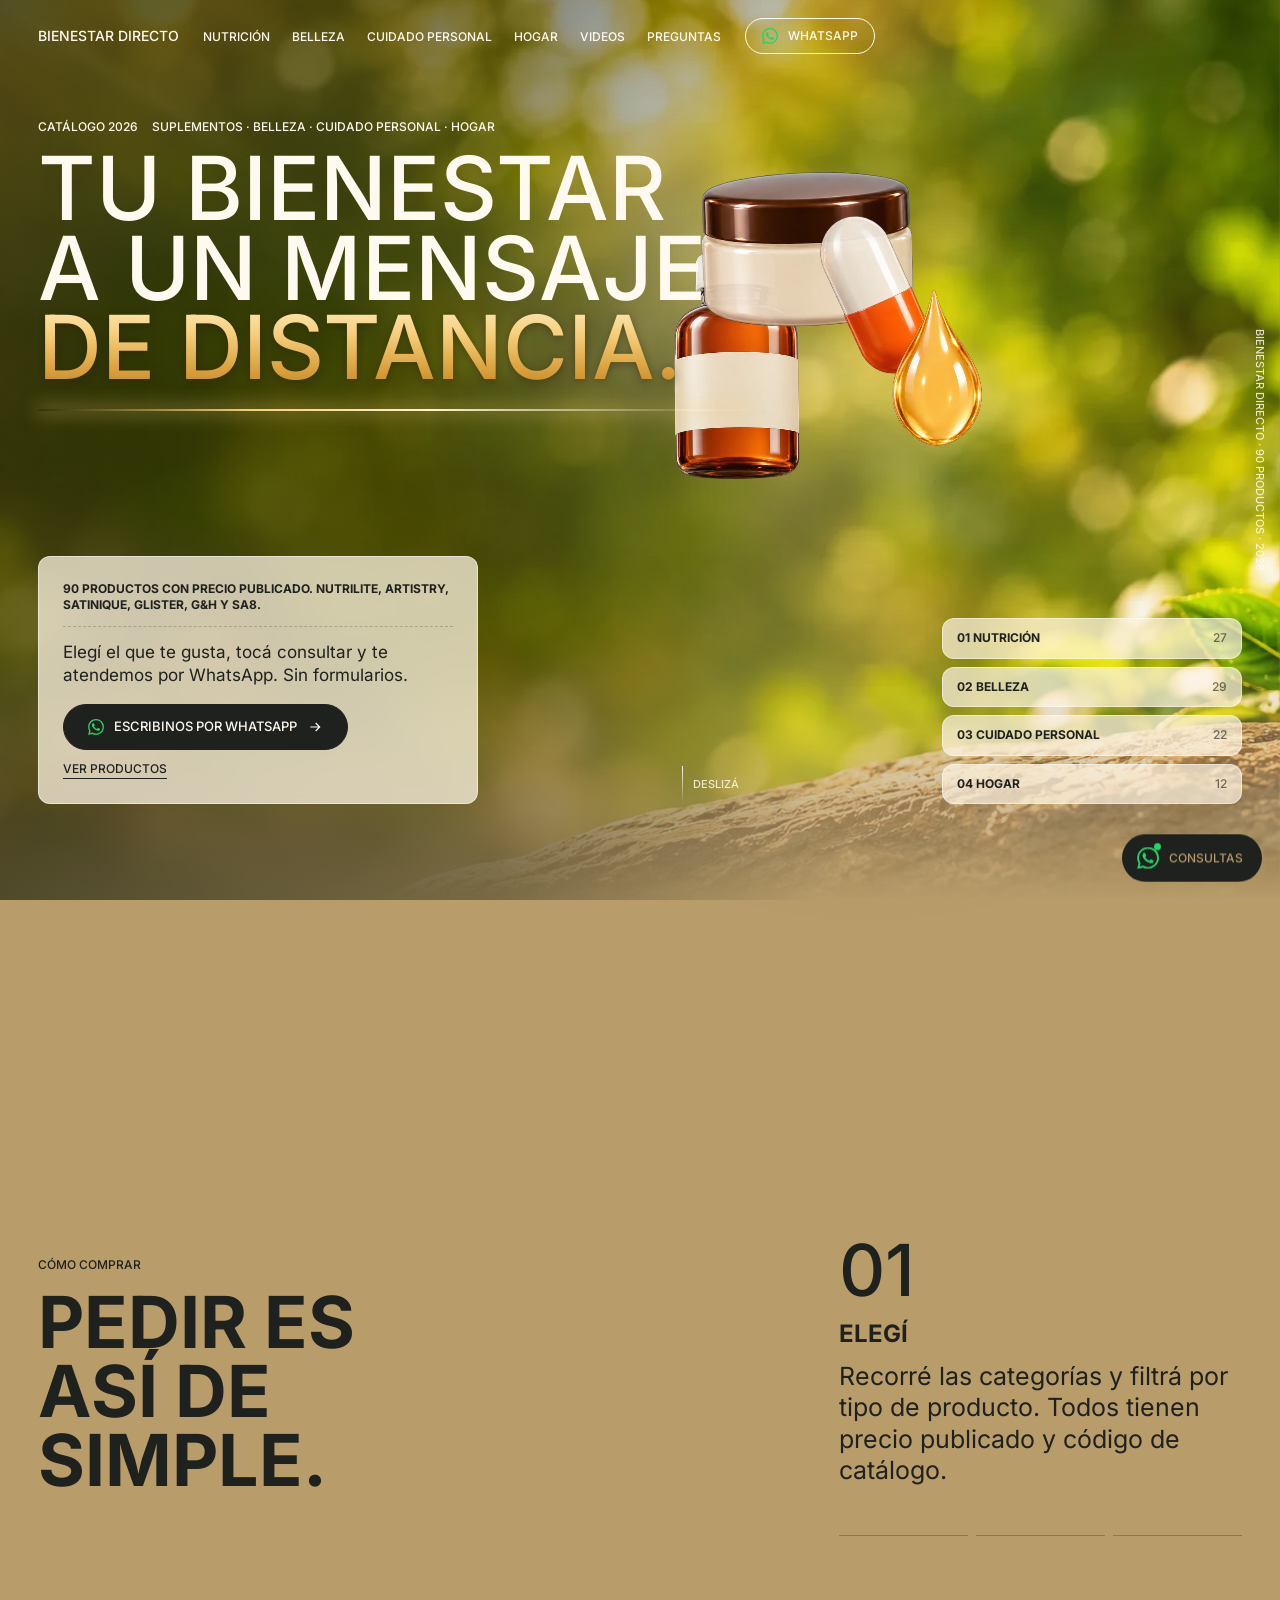
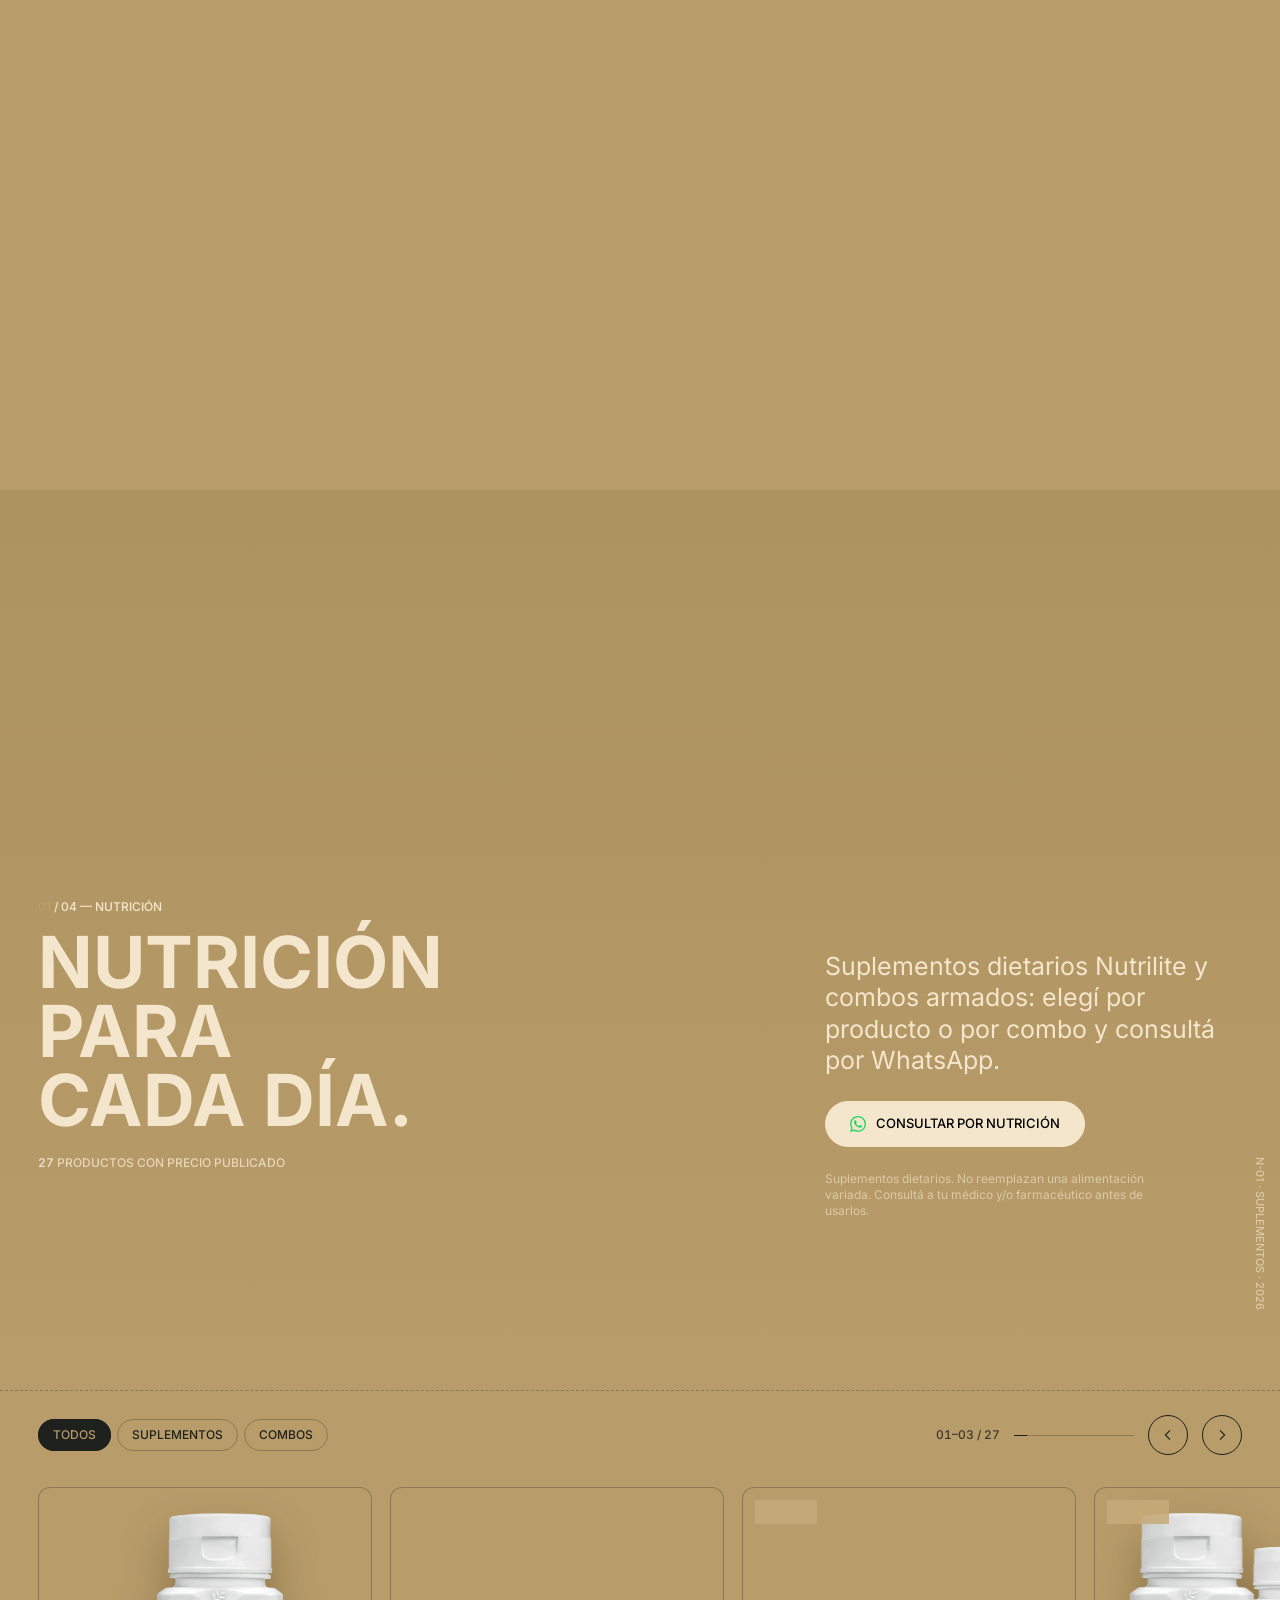
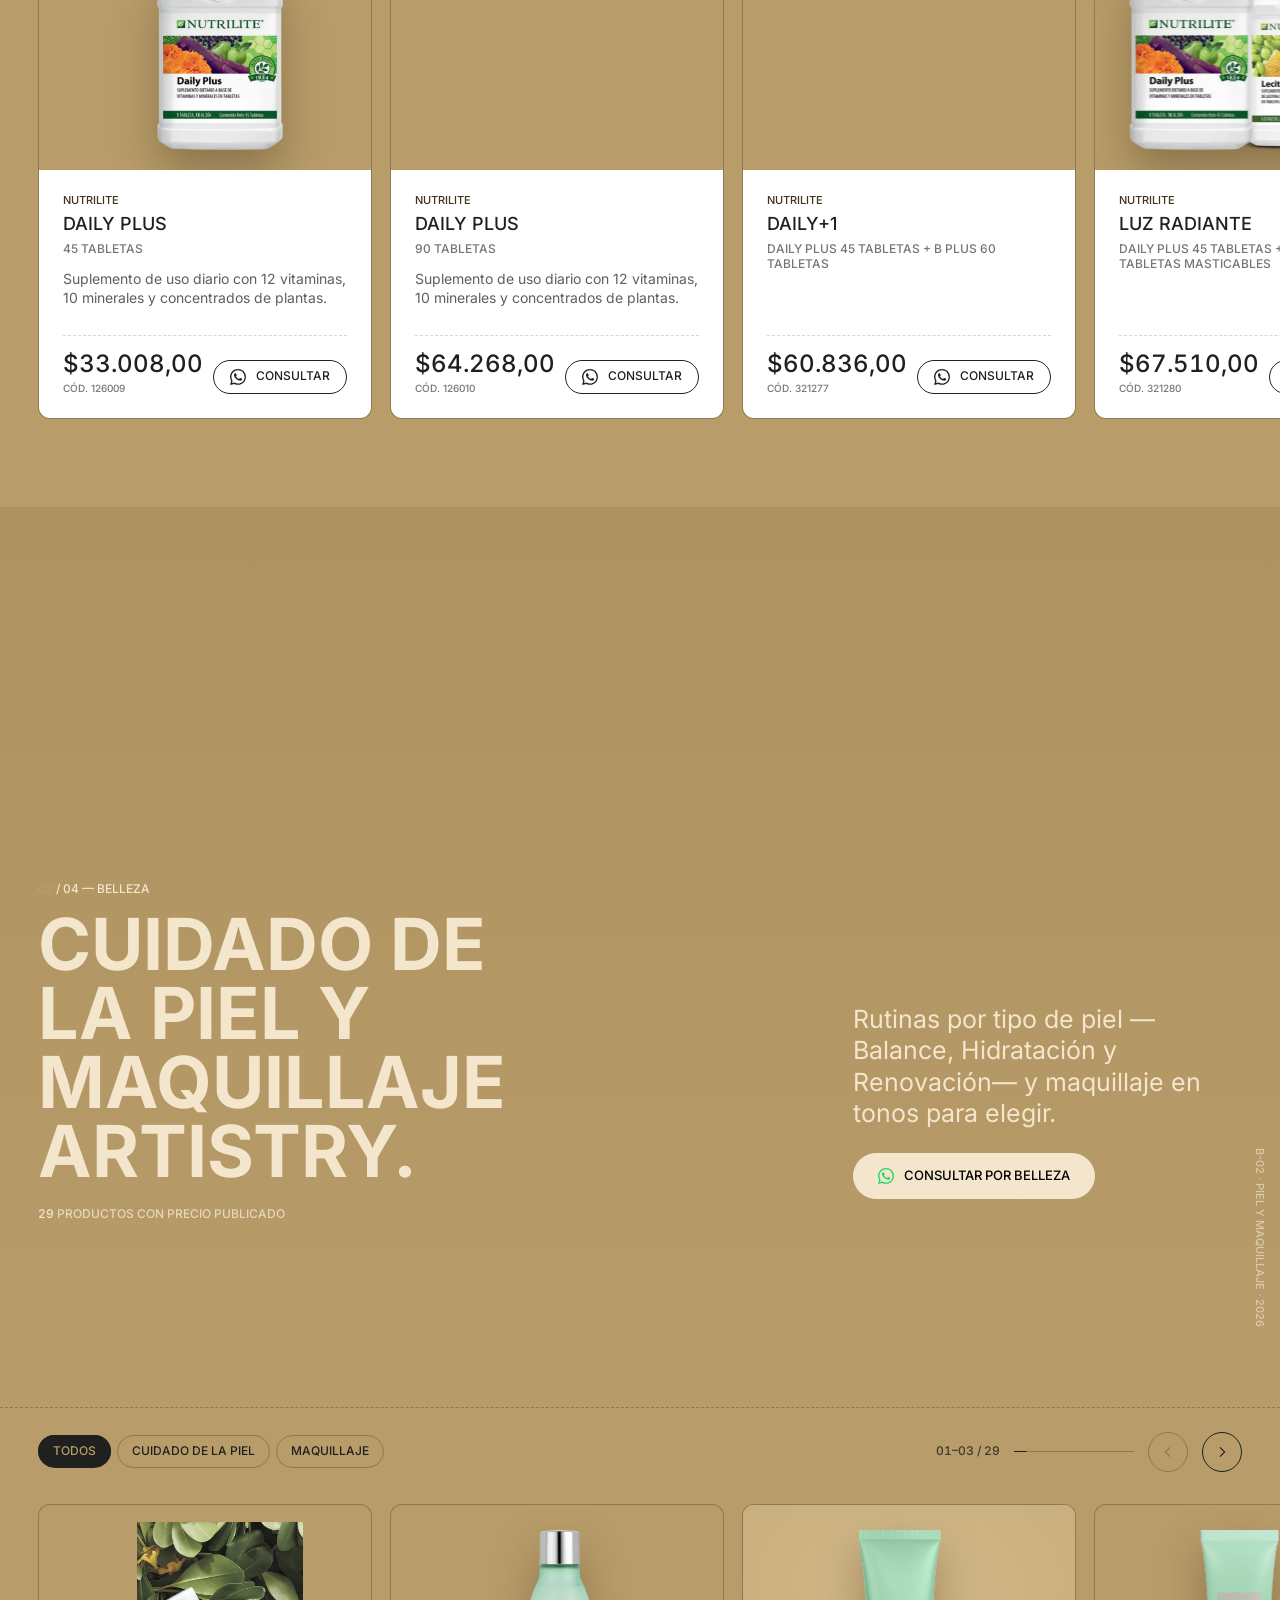
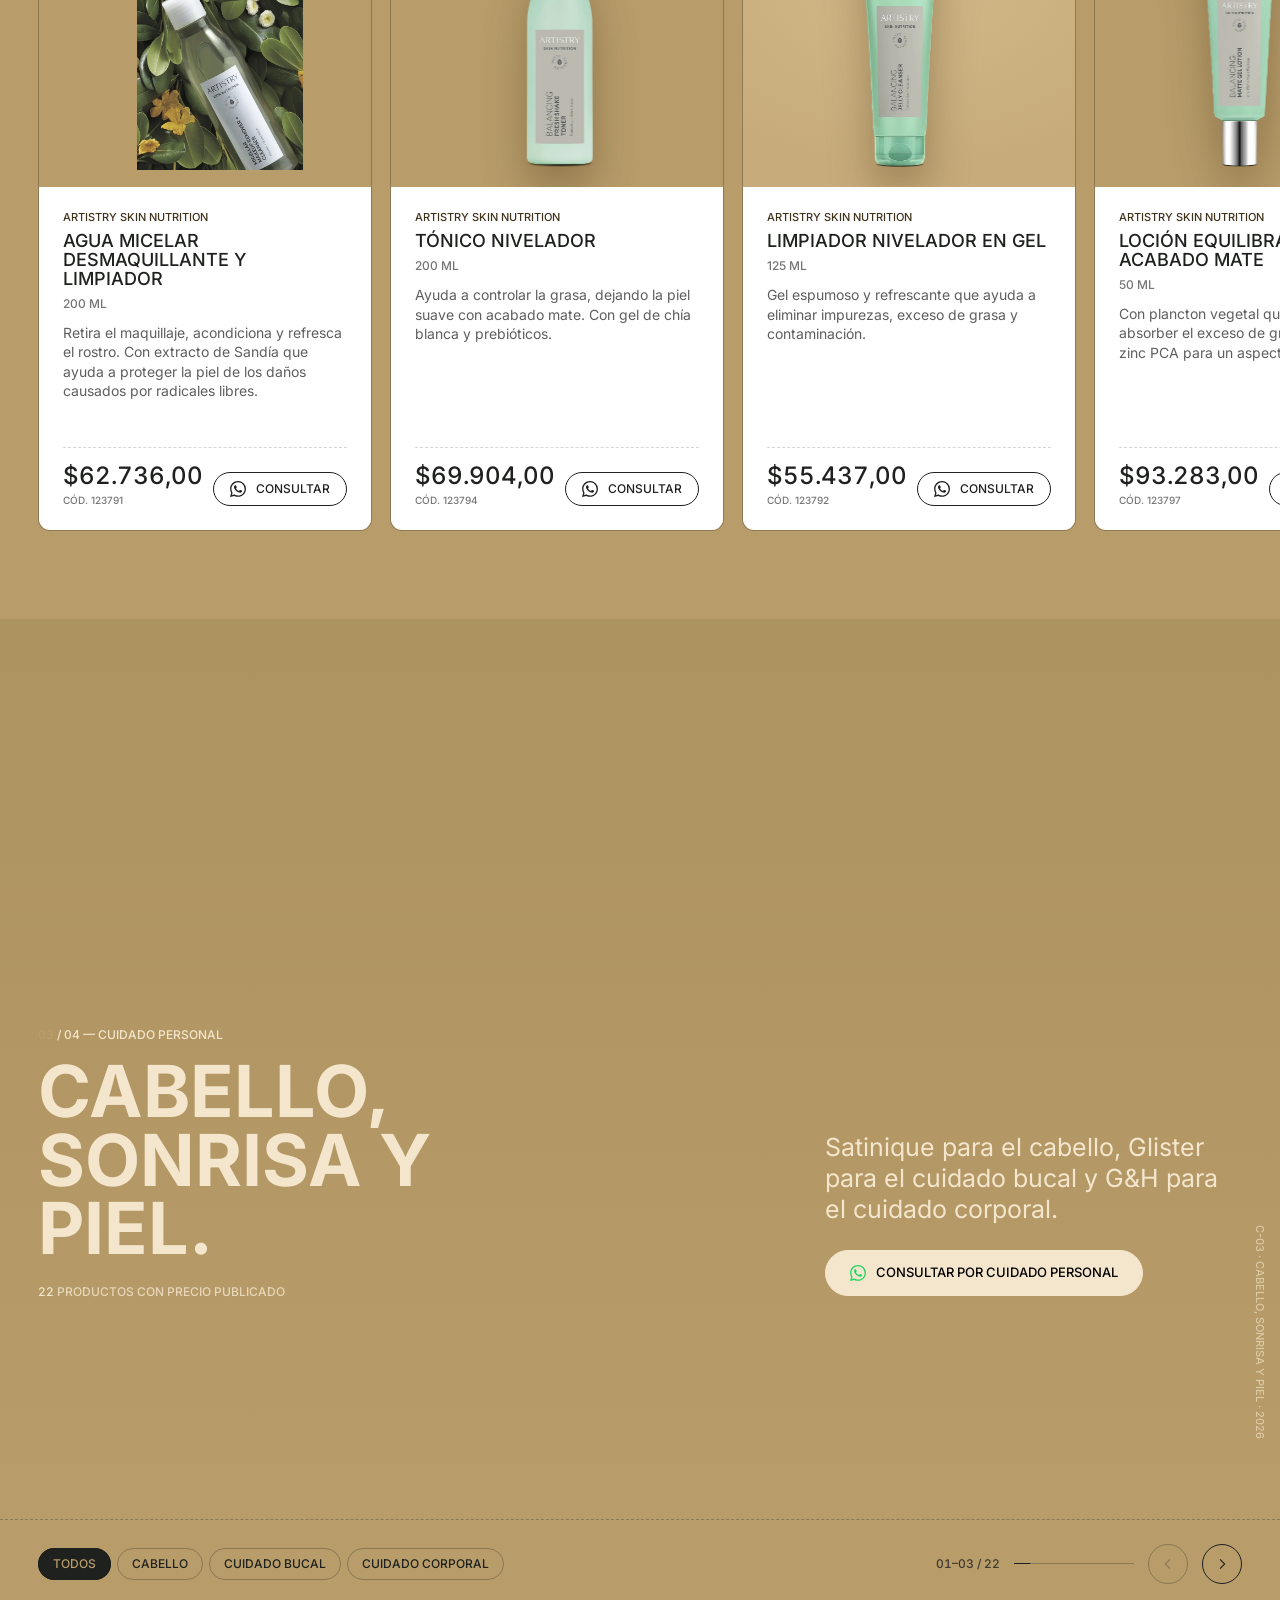
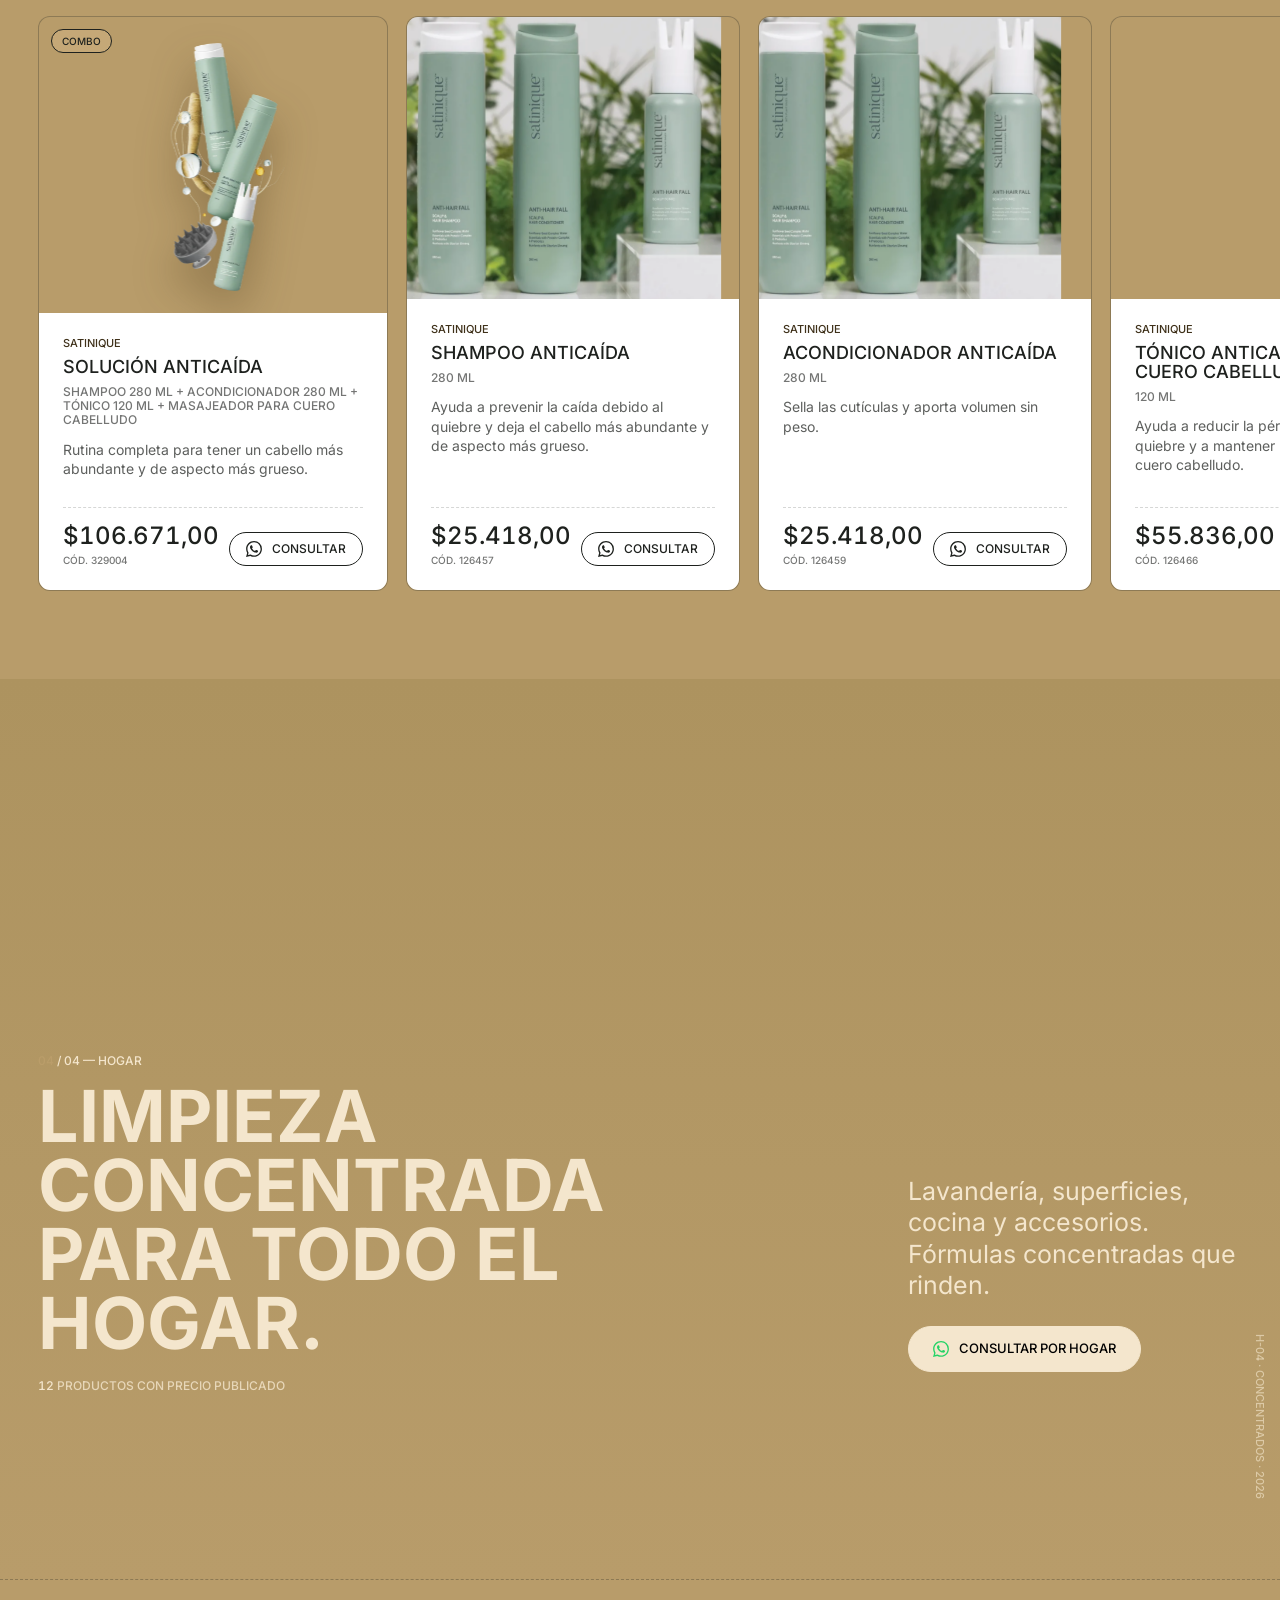
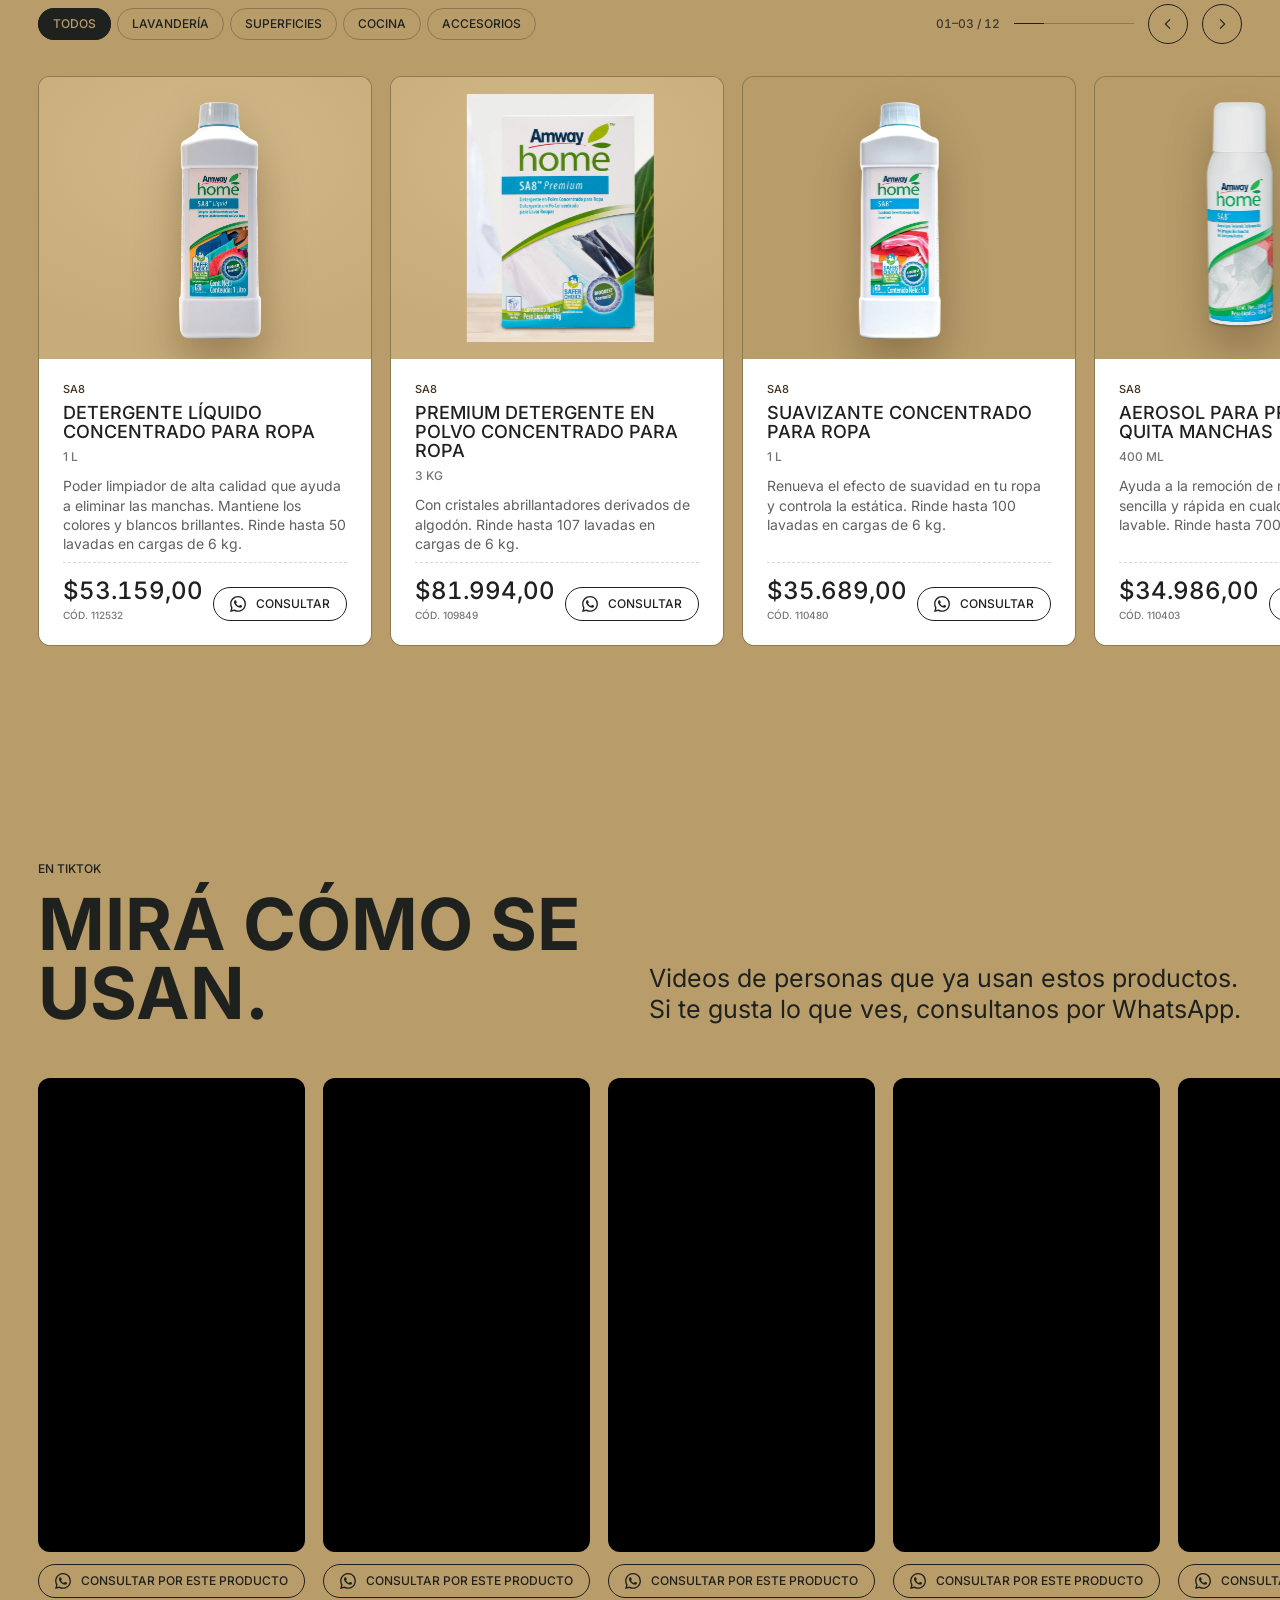
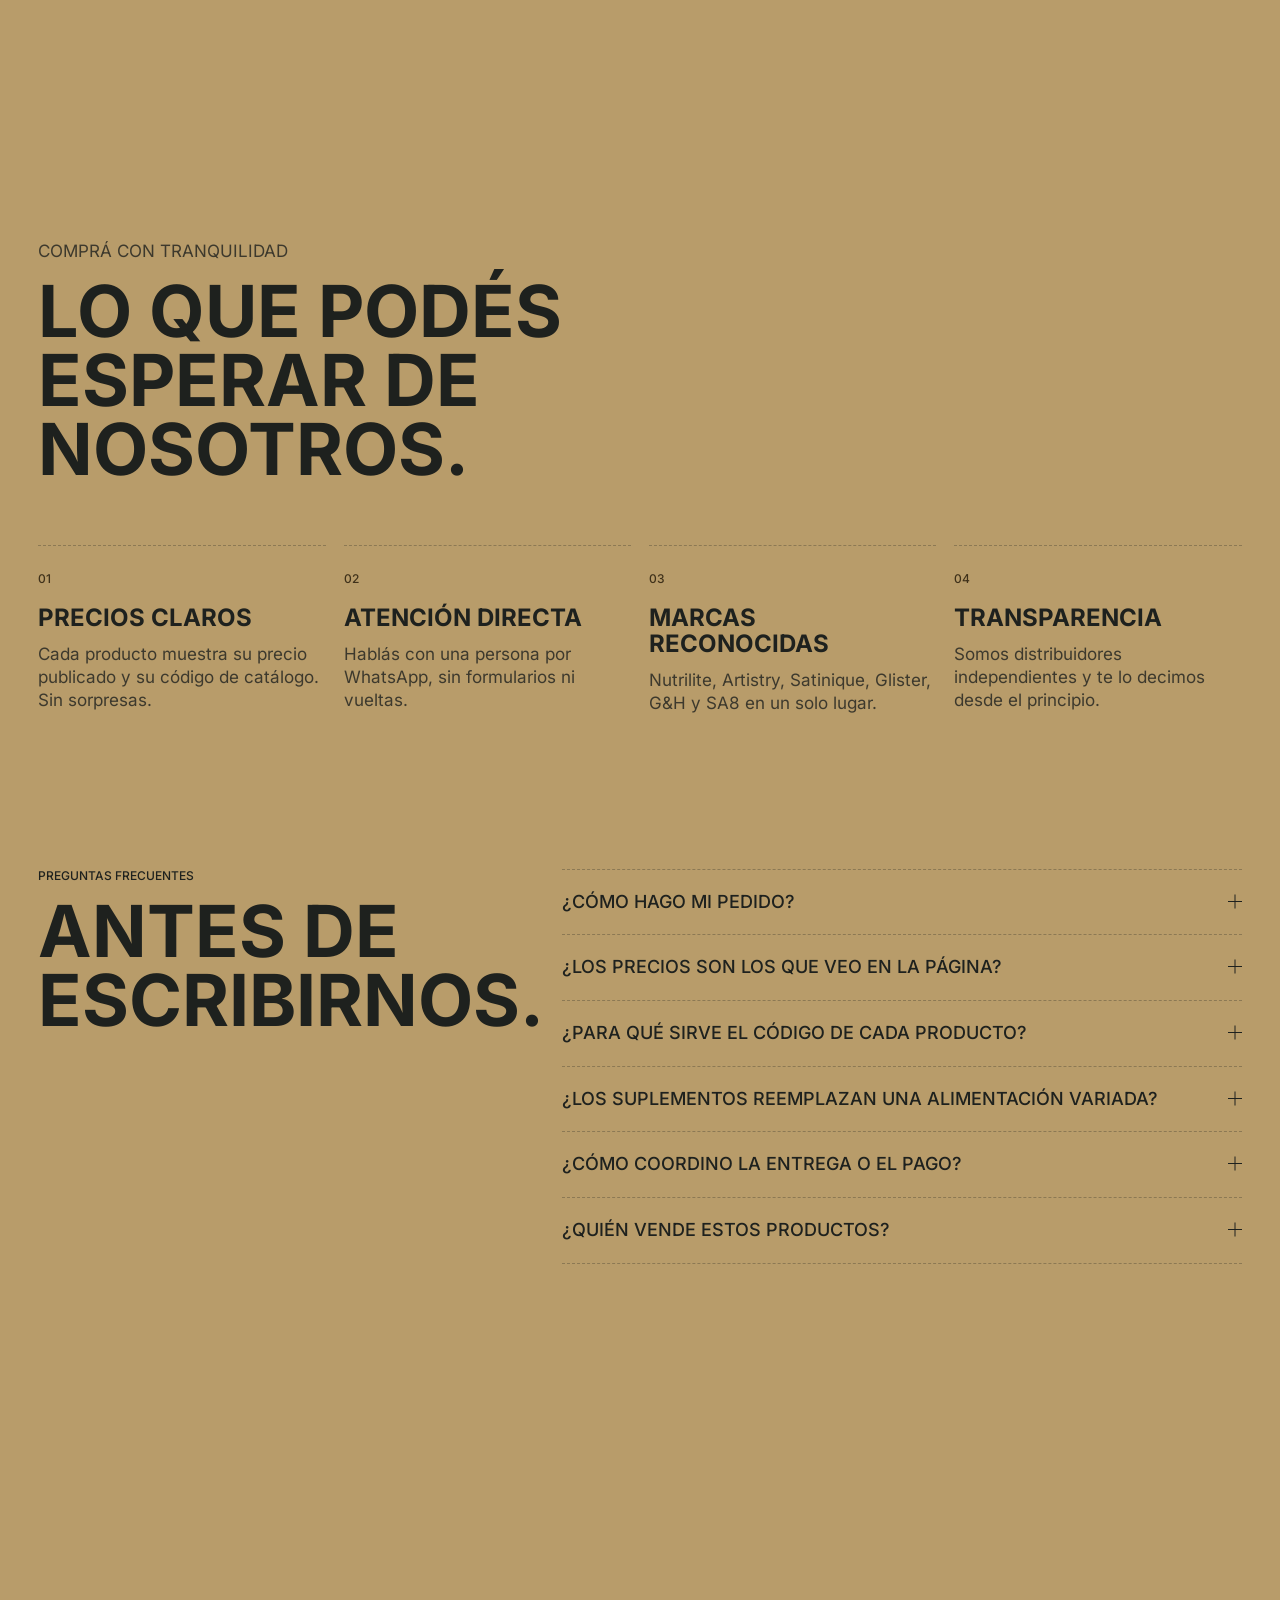
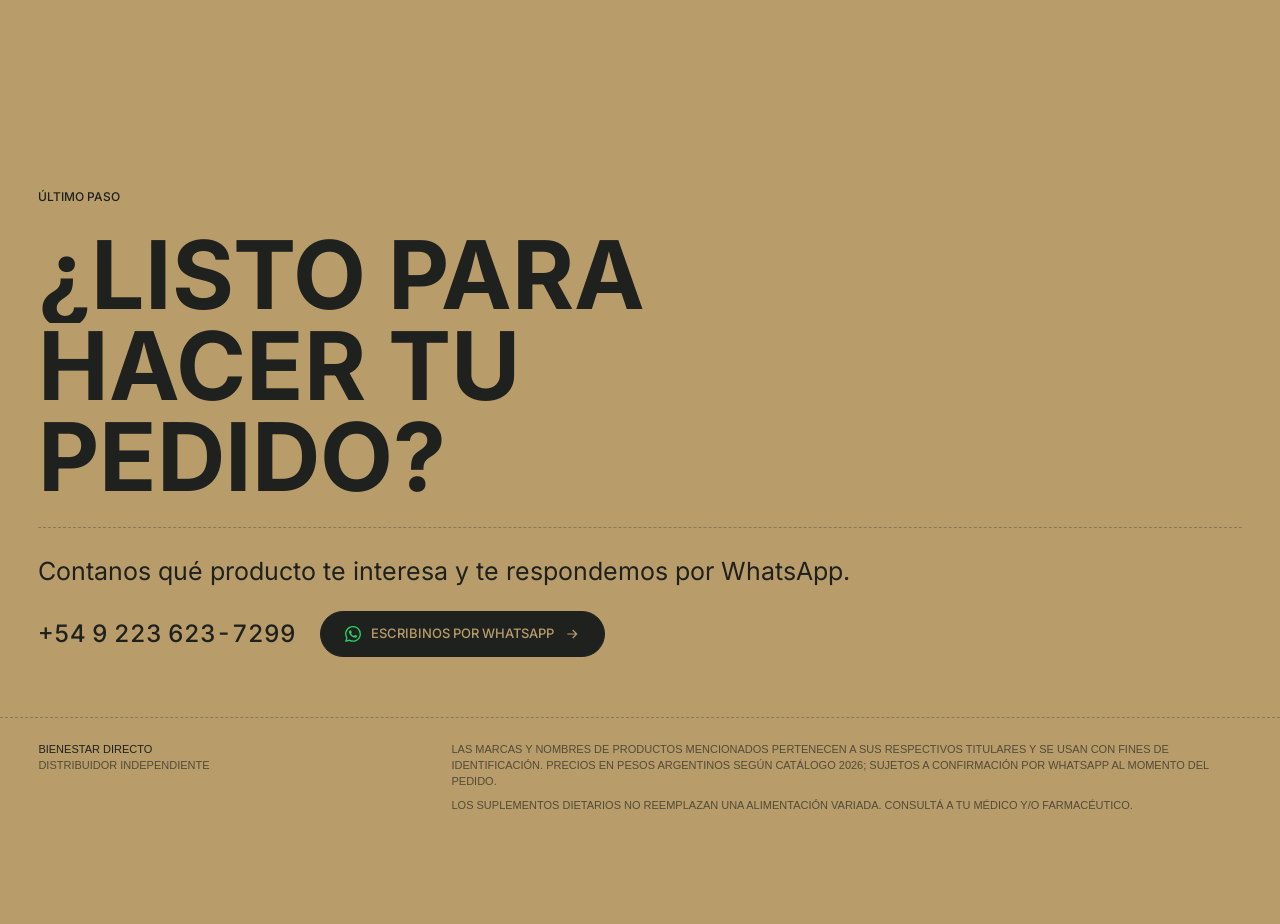
==== index.html @ 97b1264d "Publicar landing Co-Authored-By: Claude Opus 5.5 <noreply@anthropic.com> Claude-Session: https://cla" ====
<!DOCTYPE html>
<html lang="es-AR" class="no-js" data-wa="5492236237299">
<head>
<meta charset="utf-8">
<meta name="viewport" content="width=device-width,initial-scale=1,viewport-fit=cover">
<title>Bienestar Directo | Suplementos, belleza, cuidado personal y hogar con precios y pedido por WhatsApp</title>
<meta name="description" content="90 productos con precio publicado: Nutrilite, Artistry, Satinique, Glister, G&amp;H y SA8. Elegí y consultá por WhatsApp en un toque.">
<meta name="theme-color" content="#a58c5d">
<meta name="color-scheme" content="light">
<link rel="icon" href="assets/favicon.svg" type="image/svg+xml">
<link rel="preload" href="assets/fonts/inter-var.woff2" as="font" type="font/woff2" crossorigin>
<meta property="og:type" content="website"><meta property="og:locale" content="es_AR">
<meta property="og:title" content="Bienestar Directo | Suplementos, belleza, cuidado personal y hogar con precios y pedido por WhatsApp"><meta property="og:description" content="90 productos con precio publicado: Nutrilite, Artistry, Satinique, Glister, G&amp;H y SA8. Elegí y consultá por WhatsApp en un toque.">
<meta property="og:image" content="https://bienestardirecto.github.io/salud.y.bienestar/assets/og.png"><meta property="og:image:width" content="1200"><meta property="og:image:height" content="630">
<meta name="twitter:card" content="summary_large_image"><meta property="og:url" content="https://bienestardirecto.github.io/salud.y.bienestar/"><link rel="canonical" href="https://bienestardirecto.github.io/salud.y.bienestar/">
<link rel="stylesheet" href="assets/style.css">
<script>(function(d){var h=d.documentElement;h.classList.remove('no-js');if(!matchMedia('(prefers-reduced-motion: reduce)').matches){h.classList.add('motion');setTimeout(function(){if(!window.__motionReady)h.classList.remove('motion')},3000)}})(document)</script>
<script type="application/ld+json">{"@context":"https://schema.org","@graph":[{"@type":"WebSite","name":"Bienestar Directo","inLanguage":"es-AR"},{"@type":"ItemList","name":"Catálogo Bienestar Directo","itemListElement":[{"@type":"ListItem","position":1,"item":{"@type":"Product","name":"Daily Plus 45 tabletas","brand":{"@type":"Brand","name":"Nutrilite"},"offers":{"@type":"Offer","price":"33008.00","priceCurrency":"ARS"},"sku":"126009"}},{"@type":"ListItem","position":2,"item":{"@type":"Product","name":"Daily Plus 90 tabletas","brand":{"@type":"Brand","name":"Nutrilite"},"offers":{"@type":"Offer","price":"64268.00","priceCurrency":"ARS"},"sku":"126010"}},{"@type":"ListItem","position":3,"item":{"@type":"Product","name":"Daily+1 Daily Plus 45 tabletas + B Plus 60 tabletas","brand":{"@type":"Brand","name":"Nutrilite"},"offers":{"@type":"Offer","price":"60836.00","priceCurrency":"ARS"},"sku":"321277"}},{"@type":"ListItem","position":4,"item":{"@type":"Product","name":"Luz Radiante Daily Plus 45 tabletas + Lecitina E 60 tabletas masticables","brand":{"@type":"Brand","name":"Nutrilite"},"offers":{"@type":"Offer","price":"67510.00","priceCurrency":"ARS"},"sku":"321280"}},{"@type":"ListItem","position":5,"item":{"@type":"Product","name":"Respuesta Óptima Daily Plus 45 tabletas + C Plus 60 tabletas","brand":{"@type":"Brand","name":"Nutrilite"},"offers":{"@type":"Offer","price":"61417.00","priceCurrency":"ARS"},"sku":"321288"}},{"@type":"ListItem","position":6,"item":{"@type":"Product","name":"Muévete Libre Daily Plus 90 tabletas + Proteína Vegetal envase con 450 g","brand":{"@type":"Brand","name":"Nutrilite"},"offers":{"@type":"Offer","price":"133537.00","priceCurrency":"ARS"},"sku":"321291"}},{"@type":"ListItem","position":7,"item":{"@type":"Product","name":"Vive Libre Daily Plus 90 tabletas + Fibra en Polvo 30 sobres de 4,5 g c/u","brand":{"@type":"Brand","name":"Nutrilite"},"offers":{"@type":"Offer","price":"123519.00","priceCurrency":"ARS"},"sku":"321296"}},{"@type":"ListItem","position":8,"item":{"@type":"Product","name":"Ilumina y Resplandece Daily Plus 45 tabletas + Vitamina C+HA3 12 ml","brand":{"@type":"Brand","name":"Nutrilite"},"offers":{"@type":"Offer","price":"109718.00","priceCurrency":"ARS"},"sku":"323973"}},{"@type":"ListItem","position":9,"item":{"@type":"Product","name":"Equilibra Tu Vida Daily Plus 45 tabletas + Triple Omega-3 45 cápsulas","brand":{"@type":"Brand","name":"Nutrilite"},"offers":{"@type":"Offer","price":"106789.00","priceCurrency":"ARS"},"sku":"327950"}},{"@type":"ListItem","position":10,"item":{"@type":"Product","name":"Multicaroteno Natural 90 cápsulas","brand":{"@type":"Brand","name":"Nutrilite"},"offers":{"@type":"Offer","price":"45964.00","priceCurrency":"ARS"},"sku":"109536"}},{"@type":"ListItem","position":11,"item":{"@type":"Product","name":"C Plus 60 tabletas","brand":{"@type":"Brand","name":"Nutrilite"},"offers":{"@type":"Offer","price":"28409.00","priceCurrency":"ARS"},"sku":"109741"}},{"@type":"ListItem","position":12,"item":{"@type":"Product","name":"Multi-Carotene Spectrum 60 cápsulas blandas","brand":{"@type":"Brand","name":"Nutrilite"},"offers":{"@type":"Offer","price":"52759.00","priceCurrency":"ARS"},"sku":"124321"}},{"@type":"ListItem","position":13,"item":{"@type":"Product","name":"Triple Omega-3 45 cápsulas","brand":{"@type":"Brand","name":"Nutrilite"},"offers":{"@type":"Offer","price":"73781.00","priceCurrency":"ARS"},"sku":"126130"}},{"@type":"ListItem","position":14,"item":{"@type":"Product","name":"Lecitina E 60 tabletas masticables","brand":{"@type":"Brand","name":"Nutrilite"},"offers":{"@type":"Offer","price":"34502.00","priceCurrency":"ARS"},"sku":"122174"}},{"@type":"ListItem","position":15,"item":{"@type":"Product","name":"CLA 500 90 cápsulas suaves","brand":{"@type":"Brand","name":"Nutrilite"},"offers":{"@type":"Offer","price":"69600.00","priceCurrency":"ARS"},"sku":"100054"}},{"@type":"ListItem","position":16,"item":{"@type":"Product","name":"Double X 186 tabletas","brand":{"@type":"Brand","name":"Nutrilite"},"offers":{"@type":"Offer","price":"133862.00","priceCurrency":"ARS"},"sku":"120843"}},{"@type":"ListItem","position":17,"item":{"@type":"Product","name":"Cal Mag D 90 tabletas","brand":{"@type":"Brand","name":"Nutrilite"},"offers":{"@type":"Offer","price":"30514.00","priceCurrency":"ARS"},"sku":"110609"}},{"@type":"ListItem","position":18,"item":{"@type":"Product","name":"Tri Iron Folic 90 tabletas","brand":{"@type":"Brand","name":"Nutrilite"},"offers":{"@type":"Offer","price":"33606.00","priceCurrency":"ARS"},"sku":"102046"}},{"@type":"ListItem","position":19,"item":{"@type":"Product","name":"HSN 60 tabletas","brand":{"@type":"Brand","name":"Nutrilite"},"offers":{"@type":"Offer","price":"30405.00","priceCurrency":"ARS"},"sku":"106678"}},{"@type":"ListItem","position":20,"item":{"@type":"Product","name":"Probiotic 30 sobres de 1,5 g c/u","brand":{"@type":"Brand","name":"Nutrilite"},"offers":{"@type":"Offer","price":"87952.00","priceCurrency":"ARS"},"sku":"120571"}},{"@type":"ListItem","position":21,"item":{"@type":"Product","name":"NutriHábitos Proteína Vegetal + Fibra en Polvo + Mezcla con Probióticos + Cal Mag D + guía y recetario + bolsa edición especial","brand":{"@type":"Brand","name":"Nutrilite"},"offers":{"@type":"Offer","price":"246986.00","priceCurrency":"ARS"},"sku":"321319"}},{"@type":"ListItem","position":22,"item":{"@type":"Product","name":"Nutrilite Kids 60 tabletas masticables","brand":{"@type":"Brand","name":"Nutrilite"},"offers":{"@type":"Offer","price":"33008.00","priceCurrency":"ARS"},"sku":"123043"}},{"@type":"ListItem","position":23,"item":{"@type":"Product","name":"B Plus 60 tabletas","brand":{"@type":"Brand","name":"Nutrilite"},"offers":{"@type":"Offer","price":"27828.00","priceCurrency":"ARS"},"sku":"110178"}},{"@type":"ListItem","position":24,"item":{"@type":"Product","name":"Proteína Vegetal Envase con 450 g","brand":{"@type":"Brand","name":"Nutrilite"},"offers":{"@type":"Offer","price":"69269.00","priceCurrency":"ARS"},"sku":"110415"}},{"@type":"ListItem","position":25,"item":{"@type":"Product","name":"Fibra en Polvo 30 sobres de 4,5 g c/u","brand":{"@type":"Brand","name":"Nutrilite"},"offers":{"@type":"Offer","price":"59251.00","priceCurrency":"ARS"},"sku":"102736"}},{"@type":"ListItem","position":26,"item":{"@type":"Product","name":"Té BodyKey Herbal Mix Envase con 51 g","brand":{"@type":"Brand","name":"BodyKey by Nutrilite"},"offers":{"@type":"Offer","price":"37862.00","priceCurrency":"ARS"},"sku":"286169"}},{"@type":"ListItem","position":27,"item":{"@type":"Product","name":"Collagen +C Contenido: 150 g","brand":{"@type":"Brand","name":"Nutrilite"},"offers":{"@type":"Offer","price":"85463.00","priceCurrency":"ARS"},"sku":"315249"}},{"@type":"ListItem","position":28,"item":{"@type":"Product","name":"Agua Micelar Desmaquillante y Limpiador 200 ml","brand":{"@type":"Brand","name":"Artistry Skin Nutrition"},"offers":{"@type":"Offer","price":"62736.00","priceCurrency":"ARS"},"sku":"123791"}},{"@type":"ListItem","position":29,"item":{"@type":"Product","name":"Tónico Nivelador 200 ml","brand":{"@type":"Brand","name":"Artistry Skin Nutrition"},"offers":{"@type":"Offer","price":"69904.00","priceCurrency":"ARS"},"sku":"123794"}},{"@type":"ListItem","position":30,"item":{"@type":"Product","name":"Limpiador Nivelador en Gel 125 ml","brand":{"@type":"Brand","name":"Artistry Skin Nutrition"},"offers":{"@type":"Offer","price":"55437.00","priceCurrency":"ARS"},"sku":"123792"}},{"@type":"ListItem","position":31,"item":{"@type":"Product","name":"Loción Equilibrante en Gel Acabado Mate 50 ml","brand":{"@type":"Brand","name":"Artistry Skin Nutrition"},"offers":{"@type":"Offer","price":"93283.00","priceCurrency":"ARS"},"sku":"123797"}},{"@type":"ListItem","position":32,"item":{"@type":"Product","name":"Loción Niveladora de Día con Acabado Mate FPS 30 50 ml","brand":{"@type":"Brand","name":"Artistry Skin Nutrition"},"offers":{"@type":"Offer","price":"93283.00","priceCurrency":"ARS"},"sku":"123799"}},{"@type":"ListItem","position":33,"item":{"@type":"Product","name":"Limpiador Hidratante en Mousse 145 ml","brand":{"@type":"Brand","name":"Artistry Skin Nutrition"},"offers":{"@type":"Offer","price":"77179.00","priceCurrency":"ARS"},"sku":"123793"}},{"@type":"ListItem","position":34,"item":{"@type":"Product","name":"Tónico Hidratante y Suavizante 200 ml","brand":{"@type":"Brand","name":"Artistry Skin Nutrition"},"offers":{"@type":"Offer","price":"69904.00","priceCurrency":"ARS"},"sku":"123795"}},{"@type":"ListItem","position":35,"item":{"@type":"Product","name":"Loción Hidratante de Día FPS 30 50 ml","brand":{"@type":"Brand","name":"Artistry Skin Nutrition"},"offers":{"@type":"Offer","price":"102695.00","priceCurrency":"ARS"},"sku":"123800"}},{"@type":"ListItem","position":36,"item":{"@type":"Product","name":"Crema Hidratante 50 g","brand":{"@type":"Brand","name":"Artistry Skin Nutrition"},"offers":{"@type":"Offer","price":"102695.00","priceCurrency":"ARS"},"sku":"123798"}},{"@type":"ListItem","position":37,"item":{"@type":"Product","name":"Crema Hidratante para el Contorno de Ojos 15 ml","brand":{"@type":"Brand","name":"Artistry Skin Nutrition"},"offers":{"@type":"Offer","price":"91579.00","priceCurrency":"ARS"},"sku":"123796"}},{"@type":"ListItem","position":38,"item":{"@type":"Product","name":"Tónico Suavizante Renovador 200 ml","brand":{"@type":"Brand","name":"Artistry Skin Nutrition"},"offers":{"@type":"Offer","price":"71528.00","priceCurrency":"ARS"},"sku":"123783"}},{"@type":"ListItem","position":39,"item":{"@type":"Product","name":"Crema de Reactivación Renovadora 150 g","brand":{"@type":"Brand","name":"Artistry Skin Nutrition"},"offers":{"@type":"Offer","price":"126890.00","priceCurrency":"ARS"},"sku":"123785"}},{"@type":"ListItem","position":40,"item":{"@type":"Product","name":"Espuma Limpiadora Renovadora 125 ml","brand":{"@type":"Brand","name":"Artistry Skin Nutrition"},"offers":{"@type":"Offer","price":"78454.00","priceCurrency":"ARS"},"sku":"123781"}},{"@type":"ListItem","position":41,"item":{"@type":"Product","name":"Crema de Reactivación Renovadora para Ojos 15 g","brand":{"@type":"Brand","name":"Artistry Skin Nutrition"},"offers":{"@type":"Offer","price":"115441.00","priceCurrency":"ARS"},"sku":"123784"}},{"@type":"ListItem","position":42,"item":{"@type":"Product","name":"Loción de Reactivación Renovadora FPS 30 50 ml","brand":{"@type":"Brand","name":"Artistry Skin Nutrition"},"offers":{"@type":"Offer","price":"126890.00","priceCurrency":"ARS"},"sku":"123857"}},{"@type":"ListItem","position":43,"item":{"@type":"Product","name":"Protector Solar Multi-Defensa +FPS 50 50 g","brand":{"@type":"Brand","name":"Artistry Skin Nutrition"},"offers":{"@type":"Offer","price":"82610.00","priceCurrency":"ARS"},"sku":"124823"}},{"@type":"ListItem","position":44,"item":{"@type":"Product","name":"Suero Diario de Vitamina C + HA3 12 ml","brand":{"@type":"Brand","name":"Artistry Skin Nutrition"},"offers":{"@type":"Offer","price":"76710.00","priceCurrency":"ARS"},"sku":"125517"}},{"@type":"ListItem","position":45,"item":{"@type":"Product","name":"Mascarilla Facial Iluminadora de Gel con Vitamina C 28 g / Cont. 5 unidades","brand":{"@type":"Brand","name":"Artistry Skin Nutrition"},"offers":{"@type":"Offer","price":"55000.00","priceCurrency":"ARS"},"sku":"128276"}},{"@type":"ListItem","position":46,"item":{"@type":"Product","name":"Mascarilla Nocturna efecto radiante 80 ml","brand":{"@type":"Brand","name":"Artistry Skin Nutrition"},"offers":{"@type":"Offer","price":"96118.00","priceCurrency":"ARS"},"sku":"125575"}},{"@type":"ListItem","position":47,"item":{"@type":"Product","name":"Suero Hidratante de Omega para rostro 20 ml","brand":{"@type":"Brand","name":"Artistry Skin Nutrition"},"offers":{"@type":"Offer","price":"58115.00","priceCurrency":"ARS"},"sku":"128047"}},{"@type":"ListItem","position":48,"item":{"@type":"Product","name":"Mascarilla Facial Hidratante con Omega 22 ml / Cont. 5 unidades","brand":{"@type":"Brand","name":"Artistry Skin Nutrition"},"offers":{"@type":"Offer","price":"32000.00","priceCurrency":"ARS"},"sku":"128275"}},{"@type":"ListItem","position":49,"item":{"@type":"Product","name":"Base de Larga Duración Acabado Matte 30 ml","brand":{"@type":"Brand","name":"Artistry Ever Perfect"},"offers":{"@type":"Offer","price":"71968.00","priceCurrency":"ARS"}}},{"@type":"ListItem","position":50,"item":{"@type":"Product","name":"Polvo Suelto Perfeccionador 16 g","brand":{"@type":"Brand","name":"Artistry Ever Perfect"},"offers":{"@type":"Offer","price":"71968.00","priceCurrency":"ARS"}}},{"@type":"ListItem","position":51,"item":{"@type":"Product","name":"Corrector de maquillaje en suero 6,5 ml","brand":{"@type":"Brand","name":"Artistry Future Glow"},"offers":{"@type":"Offer","price":"50000.00","priceCurrency":"ARS"}}},{"@type":"ListItem","position":52,"item":{"@type":"Product","name":"Lipstick Acabado Matte 3,8 g","brand":{"@type":"Brand","name":"Artistry Go Vibrant"},"offers":{"@type":"Offer","price":"38773.00","priceCurrency":"ARS"}}},{"@type":"ListItem","position":53,"item":{"@type":"Product","name":"Máscara para Pestañas Volumen 3 en 1 7,5 g","brand":{"@type":"Brand","name":"Artistry Go Vibrant"},"offers":{"@type":"Offer","price":"39000.00","priceCurrency":"ARS"},"sku":"127845"}},{"@type":"ListItem","position":54,"item":{"@type":"Product","name":"Máscara + Suero de Pestañas a Prueba de Agua Natural Black 8,5 ml","brand":{"@type":"Brand","name":"Artistry Go Vibrant"},"offers":{"@type":"Offer","price":"55015.00","priceCurrency":"ARS"},"sku":"126740"}},{"@type":"ListItem","position":55,"item":{"@type":"Product","name":"Lápiz Delineador de Ojos a Prueba de Agua 0,1 g","brand":{"@type":"Brand","name":"Artistry Go Vibrant"},"offers":{"@type":"Offer","price":"45993.00","priceCurrency":"ARS"},"sku":"126744"}},{"@type":"ListItem","position":56,"item":{"@type":"Product","name":"Lápiz y Gel de Cejas a Prueba de Agua Dark Brown 0,18 g + gel 2,5 g","brand":{"@type":"Brand","name":"Artistry Go Vibrant"},"offers":{"@type":"Offer","price":"45993.00","priceCurrency":"ARS"},"sku":"126747"}},{"@type":"ListItem","position":57,"item":{"@type":"Product","name":"Solución Anticaída Shampoo 280 ml + Acondicionador 280 ml + Tónico 120 ml + Masajeador para cuero cabelludo","brand":{"@type":"Brand","name":"Satinique"},"offers":{"@type":"Offer","price":"106671.00","priceCurrency":"ARS"},"sku":"329004"}},{"@type":"ListItem","position":58,"item":{"@type":"Product","name":"Shampoo Anticaída 280 ml","brand":{"@type":"Brand","name":"Satinique"},"offers":{"@type":"Offer","price":"25418.00","priceCurrency":"ARS"},"sku":"126457"}},{"@type":"ListItem","position":59,"item":{"@type":"Product","name":"Acondicionador Anticaída 280 ml","brand":{"@type":"Brand","name":"Satinique"},"offers":{"@type":"Offer","price":"25418.00","priceCurrency":"ARS"},"sku":"126459"}},{"@type":"ListItem","position":60,"item":{"@type":"Product","name":"Tónico Anticaída para el Cuero Cabelludo 120 ml","brand":{"@type":"Brand","name":"Satinique"},"offers":{"@type":"Offer","price":"55836.00","priceCurrency":"ARS"},"sku":"126466"}},{"@type":"ListItem","position":61,"item":{"@type":"Product","name":"Shampoo Hidratación y Suavidad 280 ml","brand":{"@type":"Brand","name":"Satinique"},"offers":{"@type":"Offer","price":"25418.00","priceCurrency":"ARS"},"sku":"126449"}},{"@type":"ListItem","position":62,"item":{"@type":"Product","name":"Acondicionador Hidratación y Suavidad 280 ml","brand":{"@type":"Brand","name":"Satinique"},"offers":{"@type":"Offer","price":"25418.00","priceCurrency":"ARS"},"sku":"126451"}},{"@type":"ListItem","position":63,"item":{"@type":"Product","name":"Shampoo Reparador Intensivo 280 ml","brand":{"@type":"Brand","name":"Satinique"},"offers":{"@type":"Offer","price":"25418.00","priceCurrency":"ARS"},"sku":"126452"}},{"@type":"ListItem","position":64,"item":{"@type":"Product","name":"Acondicionador Reparador Intensivo 280 ml","brand":{"@type":"Brand","name":"Satinique"},"offers":{"@type":"Offer","price":"25418.00","priceCurrency":"ARS"},"sku":"126454"}},{"@type":"ListItem","position":65,"item":{"@type":"Product","name":"Tratamiento Reparador Intensivo 250 ml","brand":{"@type":"Brand","name":"Satinique"},"offers":{"@type":"Offer","price":"42389.00","priceCurrency":"ARS"},"sku":"126465"}},{"@type":"ListItem","position":66,"item":{"@type":"Product","name":"Suero en Aceite Capilar de Reparación Intensiva 100 ml","brand":{"@type":"Brand","name":"Satinique"},"offers":{"@type":"Offer","price":"42162.00","priceCurrency":"ARS"},"sku":"126467"}},{"@type":"ListItem","position":67,"item":{"@type":"Product","name":"Loción Reparadora Intensiva 100 ml","brand":{"@type":"Brand","name":"Satinique"},"offers":{"@type":"Offer","price":"41250.00","priceCurrency":"ARS"},"sku":"126468"}},{"@type":"ListItem","position":68,"item":{"@type":"Product","name":"Shampoo Anticaspa 280 ml","brand":{"@type":"Brand","name":"Satinique"},"offers":{"@type":"Offer","price":"25418.00","priceCurrency":"ARS"},"sku":"126463"}},{"@type":"ListItem","position":69,"item":{"@type":"Product","name":"Pasta de Dientes Multiacción con Fluoruro 200 g","brand":{"@type":"Brand","name":"Glister"},"offers":{"@type":"Offer","price":"13739.00","priceCurrency":"ARS"},"sku":"124106"}},{"@type":"ListItem","position":70,"item":{"@type":"Product","name":"Pasta de Dientes Multiacción con Fluoruro 50 g","brand":{"@type":"Brand","name":"Glister"},"offers":{"@type":"Offer","price":"5398.00","priceCurrency":"ARS"},"sku":"124107"}},{"@type":"ListItem","position":71,"item":{"@type":"Product","name":"Cepillo Dental Suave Multiacción 4 unidades","brand":{"@type":"Brand","name":"Glister"},"offers":{"@type":"Offer","price":"27573.00","priceCurrency":"ARS"},"sku":"124109"}},{"@type":"ListItem","position":72,"item":{"@type":"Product","name":"Enjuague Bucal Multiacción 72 ml","brand":{"@type":"Brand","name":"Glister"},"offers":{"@type":"Offer","price":"26881.00","priceCurrency":"ARS"},"sku":"124108"}},{"@type":"ListItem","position":73,"item":{"@type":"Product","name":"Refrescante Bucal en Spray 14 ml","brand":{"@type":"Brand","name":"Glister"},"offers":{"@type":"Offer","price":"12050.00","priceCurrency":"ARS"},"sku":"124111"}},{"@type":"ListItem","position":74,"item":{"@type":"Product","name":"Loción Corporal Refrescante 400 ml","brand":{"@type":"Brand","name":"G&H"},"offers":{"@type":"Offer","price":"41640.00","priceCurrency":"ARS"},"sku":"125893"}},{"@type":"ListItem","position":75,"item":{"@type":"Product","name":"Desodorante y Antitranspirante Roll-On 100 ml","brand":{"@type":"Brand","name":"G&H"},"offers":{"@type":"Offer","price":"11042.00","priceCurrency":"ARS"},"sku":"125896"}},{"@type":"ListItem","position":76,"item":{"@type":"Product","name":"Crema para Manos Nutritiva 75 ml","brand":{"@type":"Brand","name":"G&H"},"offers":{"@type":"Offer","price":"19104.00","priceCurrency":"ARS"},"sku":"125902"}},{"@type":"ListItem","position":77,"item":{"@type":"Product","name":"Barra de Jabón Nutritiva 250 g (3 piezas)","brand":{"@type":"Brand","name":"G&H"},"offers":{"@type":"Offer","price":"20588.00","priceCurrency":"ARS"},"sku":"125913"}},{"@type":"ListItem","position":78,"item":{"@type":"Product","name":"Protector Solar Corporal Vegano FPS 50 135 g","brand":{"@type":"Brand","name":"G&H"},"offers":{"@type":"Offer","price":"55208.00","priceCurrency":"ARS"},"sku":"305275"}},{"@type":"ListItem","position":79,"item":{"@type":"Product","name":"Detergente Líquido Concentrado para Ropa 1 L","brand":{"@type":"Brand","name":"SA8"},"offers":{"@type":"Offer","price":"53159.00","priceCurrency":"ARS"},"sku":"112532"}},{"@type":"ListItem","position":80,"item":{"@type":"Product","name":"Premium Detergente en Polvo Concentrado para Ropa 3 Kg","brand":{"@type":"Brand","name":"SA8"},"offers":{"@type":"Offer","price":"81994.00","priceCurrency":"ARS"},"sku":"109849"}},{"@type":"ListItem","position":81,"item":{"@type":"Product","name":"Suavizante Concentrado para Ropa 1 L","brand":{"@type":"Brand","name":"SA8"},"offers":{"@type":"Offer","price":"35689.00","priceCurrency":"ARS"},"sku":"110480"}},{"@type":"ListItem","position":82,"item":{"@type":"Product","name":"Aerosol para Prelavado Quita Manchas 400 ml","brand":{"@type":"Brand","name":"SA8"},"offers":{"@type":"Offer","price":"34986.00","priceCurrency":"ARS"},"sku":"110403"}},{"@type":"ListItem","position":83,"item":{"@type":"Product","name":"Blanqueador para Múltiples Telas 1 Kg","brand":{"@type":"Brand","name":"SA8"},"offers":{"@type":"Offer","price":"40223.00","priceCurrency":"ARS"},"sku":"124485"}},{"@type":"ListItem","position":84,"item":{"@type":"Product","name":"Concentrado Multiusos 1 L","brand":{"@type":"Brand","name":"L.O.C."},"offers":{"@type":"Offer","price":"34272.00","priceCurrency":"ARS"},"sku":"E0001"}},{"@type":"ListItem","position":85,"item":{"@type":"Product","name":"Limpiador Desinfectante 1 L","brand":{"@type":"Brand","name":"Pursue"},"offers":{"@type":"Offer","price":"38104.00","priceCurrency":"ARS"},"sku":"E3878"}},{"@type":"ListItem","position":86,"item":{"@type":"Product","name":"Lavaplatos Líquido Concentrado 1 L","brand":{"@type":"Brand","name":"DishDrops"},"offers":{"@type":"Offer","price":"37965.00","priceCurrency":"ARS"},"sku":"110488"}},{"@type":"ListItem","position":87,"item":{"@type":"Product","name":"Envase Flexible con Tapa 1 unidad","brand":{"@type":"Brand","name":"Accesorios Hogar"},"offers":{"@type":"Offer","price":"13322.00","priceCurrency":"ARS"},"sku":"110487"}},{"@type":"ListItem","position":88,"item":{"@type":"Product","name":"Botella con Pistola Rociadora 1 unidad (capacidad máxima 500 ml)","brand":{"@type":"Brand","name":"Accesorios Hogar"},"offers":{"@type":"Offer","price":"13322.00","priceCurrency":"ARS"},"sku":"110483"}},{"@type":"ListItem","position":89,"item":{"@type":"Product","name":"Dosificador de Bombeo 1 unidad","brand":{"@type":"Brand","name":"Accesorios Hogar"},"offers":{"@type":"Offer","price":"10988.00","priceCurrency":"ARS"},"sku":"103972"}},{"@type":"ListItem","position":90,"item":{"@type":"Product","name":"Tapa Vertedora y Medidora 1 unidad","brand":{"@type":"Brand","name":"Accesorios Hogar"},"offers":{"@type":"Offer","price":"11195.00","priceCurrency":"ARS"}}}]}]}</script>
</head>
<body>
<svg width="0" height="0" style="position:absolute" aria-hidden="true"><symbol id="i-wa" viewBox="0 0 24 24"><path d="M17.472 14.382c-.297-.149-1.758-.867-2.03-.967-.273-.099-.471-.148-.67.15-.197.297-.767.966-.94 1.164-.173.199-.347.223-.644.075-.297-.15-1.255-.463-2.39-1.475-.883-.788-1.48-1.761-1.653-2.059-.173-.297-.018-.458.13-.606.134-.133.298-.347.446-.52.149-.174.198-.298.298-.497.099-.198.05-.371-.025-.52-.075-.149-.669-1.612-.916-2.207-.242-.579-.487-.5-.669-.51-.173-.008-.371-.01-.57-.01-.198 0-.52.074-.792.372-.272.297-1.04 1.016-1.04 2.479 0 1.462 1.065 2.875 1.213 3.074.149.198 2.096 3.2 5.077 4.487.709.306 1.262.489 1.694.625.712.227 1.36.195 1.871.118.571-.085 1.758-.719 2.006-1.413.248-.694.248-1.289.173-1.413-.074-.124-.272-.198-.57-.347m-5.421 7.403h-.004a9.87 9.87 0 01-5.031-1.378l-.361-.214-3.741.982.998-3.648-.235-.374a9.86 9.86 0 01-1.51-5.26c.001-5.45 4.436-9.884 9.888-9.884 2.64 0 5.122 1.03 6.988 2.898a9.825 9.825 0 012.893 6.994c-.003 5.45-4.437 9.884-9.885 9.884m8.413-18.297A11.815 11.815 0 0012.05 0C5.495 0 .16 5.335.157 11.892c0 2.096.547 4.142 1.588 5.945L.057 24l6.305-1.654a11.882 11.882 0 005.683 1.448h.005c6.554 0 11.89-5.335 11.893-11.893a11.821 11.821 0 00-3.48-8.413Z"/></symbol></svg>
<a class="skip" href="#catalogo">Saltar a los productos</a>
<div class="hero-bg" aria-hidden="true"></div>
<div class="stage" aria-hidden="true"><div class="stage-bg" data-i="0"></div><div class="stage-bg" data-i="1"></div><div class="stage-bg" data-i="2"></div><div class="stage-bg" data-i="3"></div><div class="glow" data-glow="h"></div><div class="glow" data-glow="0"></div><div class="glow" data-glow="1"></div><div class="glow" data-glow="2"></div><div class="glow" data-glow="3"></div><div id="scene" class="objs"></div></div>

<header class="nav"><a class="brand" href="#top">Bienestar Directo</a><nav aria-label="Principal"><ul class="nav-links"><li><a href="#nutricion">Nutrición</a></li><li><a href="#belleza">Belleza</a></li><li><a href="#cuidado-personal">Cuidado Personal</a></li><li><a href="#hogar">Hogar</a></li><li><a href="#videos">Videos</a></li><li><a href="#preguntas">Preguntas</a></li></ul></nav><a class="btn btn-nav magnetic" href="https://wa.me/5492236237299?text=Hola%2C%20quiero%20consultar%20por%20los%20productos%20que%20vi%20en%20la%20p%C3%A1gina.%20%C2%BFMe%20pueden%20brindar%20m%C3%A1s%20informaci%C3%B3n%3F" target="_blank" rel="noopener"><svg aria-hidden="true"><use href="#i-wa"/></svg><span class="lbl">WhatsApp</span></a><span class="progress" aria-hidden="true"></span></header>

<main id="top">
<section class="hero" aria-labelledby="h-hero">
<div class="hero-top">
<p class="hero-tag label m-fade"><span>Catálogo 2026</span><span class="ember">Suplementos · Belleza · Cuidado personal · Hogar</span></p>
<h1 id="h-hero"><span class="ln">Tu bienestar</span><span class="ln">a un mensaje</span><span class="ln"><span class="g">de distancia.</span></span></h1>
<span class="hero-glow" aria-hidden="true"></span>
</div>
<div class="hero-slot" aria-hidden="true"></div>
<div class="hero-bottom">
<div class="info m-fade">
<h2>90 productos con precio publicado. Nutrilite, Artistry, Satinique, Glister, G&amp;H y SA8.</h2>
<hr class="dash">
<p class="d">Elegí el que te gusta, tocá consultar y te atendemos por WhatsApp. Sin formularios.</p>
<div class="row"><a class="btn btn-fill magnetic" href="https://wa.me/5492236237299?text=Hola%2C%20quiero%20consultar%20por%20los%20productos%20que%20vi%20en%20la%20p%C3%A1gina.%20%C2%BFMe%20pueden%20brindar%20m%C3%A1s%20informaci%C3%B3n%3F" target="_blank" rel="noopener"><svg aria-hidden="true"><use href="#i-wa"/></svg><span class="lbl">Escribinos por WhatsApp</span><svg class="arr" viewBox="0 0 24 24" aria-hidden="true"><path d="M5 12h13M13 6l6 6-6 6"/></svg></a><a class="link" href="#nutricion">Ver productos</a></div>
</div>
<div class="cue m-fade" aria-hidden="true"><i></i>Deslizá</div>
<nav class="index" aria-label="Categorías"><a href="#nutricion" class="m-fade"><b>01 Nutrición</b><span>27</span></a><a href="#belleza" class="m-fade"><b>02 Belleza</b><span>29</span></a><a href="#cuidado-personal" class="m-fade"><b>03 Cuidado Personal</b><span>22</span></a><a href="#hogar" class="m-fade"><b>04 Hogar</b><span>12</span></a></nav>
</div>
<span class="vert m-fade" aria-hidden="true">Bienestar Directo · 90 productos · 2026</span>
</section>

<section class="how" id="como-comprar" aria-labelledby="h-como">
<div class="how-in">
<div><p class="label m-fade">Cómo comprar</p><h2 id="h-como" class="split">Pedir es así de simple.</h2></div>
<div class="how-c" aria-hidden="true"></div>
<div><ol class="steps"><li data-step="0"><span class="n">01</span><h3>Elegí</h3><p>Recorré las categorías y filtrá por tipo de producto. Todos tienen precio publicado y código de catálogo.</p></li><li data-step="1"><span class="n">02</span><h3>Tocá “Consultar”</h3><p>Se abre WhatsApp con el mensaje listo: producto, presentación, código y precio. Solo lo enviás.</p></li><li data-step="2"><span class="n">03</span><h3>Confirmamos tu pedido</h3><p>Te respondemos por WhatsApp para confirmar disponibilidad y coordinar entrega y pago.</p></li></ol><div class="step-bar" aria-hidden="true"><i><b></b></i><i><b></b></i><i><b></b></i></div></div>
</div>
</section>

<div id="catalogo">
<section class="cat" id="nutricion" data-i="0" aria-labelledby="h-nutricion">
<div class="cat-intro">
<div class="curtain" aria-hidden="true"></div>
<div class="cat-grid">
<div class="cat-l"><p class="label m-fade"><span class="ember">01</span> / 04 — Nutrición</p>
<h2 id="h-nutricion" class="split">Nutrición para cada día.</h2>
<p class="cat-count m-fade"><b data-count="27">27</b> productos con precio publicado</p></div>
<div class="cat-c" aria-hidden="true"></div>
<div class="cat-r"><p class="body m-fade">Suplementos dietarios Nutrilite y combos armados: elegí por producto o por combo y consultá por WhatsApp.</p>
<a class="btn btn-fill magnetic m-fade" href="https://wa.me/5492236237299?text=Hola%2C%20quiero%20consultar%20por%20los%20productos%20de%20Nutrici%C3%B3n%20que%20vi%20en%20la%20p%C3%A1gina.%20%C2%BFMe%20pueden%20brindar%20m%C3%A1s%20informaci%C3%B3n%3F" target="_blank" rel="noopener"><svg aria-hidden="true"><use href="#i-wa"/></svg><span class="lbl">Consultar por Nutrición</span></a><small>Suplementos dietarios. No reemplazan una alimentación variada. Consultá a tu médico y/o farmacéutico antes de usarlos.</small></div>
</div>
<span class="cat-vert" aria-hidden="true">N-01 · SUPLEMENTOS · 2026</span>
</div>
<div class="catalog">
<hr class="dash">
<div class="cat-bar">
<div class="chips" data-chips="rail-nutricion" role="group" aria-label="Filtrar Nutrición"><button class="chip" data-g="*" aria-pressed="true">Todos</button><button class="chip" data-g="Suplementos" aria-pressed="false">Suplementos</button><button class="chip" data-g="Combos" aria-pressed="false">Combos</button></div>
<div class="rail-ctl"><span class="rail-meta" aria-live="polite"></span><span class="rail-line" aria-hidden="true"><b></b></span>
<button class="rail-btn" data-dir="-1" aria-label="Anteriores" aria-controls="rail-nutricion"><svg viewBox="0 0 24 24" aria-hidden="true"><path d="M15 5l-7 7 7 7"/></svg></button><button class="rail-btn" data-dir="1" aria-label="Siguientes" aria-controls="rail-nutricion"><svg viewBox="0 0 24 24" aria-hidden="true"><path d="M9 5l7 7-7 7"/></svg></button></div>
</div>
<div class="rail" id="rail-nutricion" tabindex="0" role="region" aria-label="Productos de Nutrición, desplazamiento horizontal">
<article class="card" data-g="Suplementos" id="p-daily-plus-45">
<div class="card-media has-img"><div class="ph"><svg viewBox="0 0 24 24" aria-hidden="true"><path d="M8.5 15.5l7-7a3.5 3.5 0 015 5l-7 7a3.5 3.5 0 01-5-5z"/><path d="M12 12l3 3"/></svg><span>Nutrilite</span></div><img class="fit-contain" src="images/products/daily-plus-45.webp" alt="Daily Plus 45 tabletas" width="460" height="865" loading="lazy" decoding="async" data-depth></div>
<div class="card-body">
<p class="card-brand">Nutrilite</p>
<h3 class="card-title">Daily Plus</h3>
<p class="card-pres">45 tabletas</p>
<p class="card-desc">Suplemento de uso diario con 12 vitaminas, 10 minerales y concentrados de plantas.</p>

<div class="card-buy"><p><span class="price">$33.008,00</span><span class="code">Cód. 126009</span></p>
<a class="btn btn-ghost btn-buy" href="https://wa.me/5492236237299?text=Hola%2C%20quiero%20consultar%20por%20Daily%20Plus%20%28Nutrilite%29%2C%2045%20tabletas.%20Precio%20publicado%3A%20%2433.008%2C00%20%28c%C3%B3d.%20126009%29.%20%C2%BFMe%20pueden%20brindar%20m%C3%A1s%20informaci%C3%B3n%3F" target="_blank" rel="noopener" data-pre="Hola, quiero consultar por Daily Plus (Nutrilite), 45 tabletas" data-post="Precio publicado: $33.008,00 (cód. 126009). ¿Me pueden brindar más información?" aria-label="Consultar Daily Plus por WhatsApp, $33.008,00"><svg aria-hidden="true"><use href="#i-wa"/></svg><span class="lbl">Consultar</span></a></div>
</div>
</article>
<article class="card" data-g="Suplementos" id="p-daily-plus-90">
<div class="card-media has-img"><div class="ph"><svg viewBox="0 0 24 24" aria-hidden="true"><path d="M8.5 15.5l7-7a3.5 3.5 0 015 5l-7 7a3.5 3.5 0 01-5-5z"/><path d="M12 12l3 3"/></svg><span>Nutrilite</span></div><img class="fit-contain" src="images/products/daily-plus-90.webp" alt="Daily Plus 90 tabletas" width="460" height="865" loading="lazy" decoding="async" data-depth></div>
<div class="card-body">
<p class="card-brand">Nutrilite</p>
<h3 class="card-title">Daily Plus</h3>
<p class="card-pres">90 tabletas</p>
<p class="card-desc">Suplemento de uso diario con 12 vitaminas, 10 minerales y concentrados de plantas.</p>

<div class="card-buy"><p><span class="price">$64.268,00</span><span class="code">Cód. 126010</span></p>
<a class="btn btn-ghost btn-buy" href="https://wa.me/5492236237299?text=Hola%2C%20quiero%20consultar%20por%20Daily%20Plus%20%28Nutrilite%29%2C%2090%20tabletas.%20Precio%20publicado%3A%20%2464.268%2C00%20%28c%C3%B3d.%20126010%29.%20%C2%BFMe%20pueden%20brindar%20m%C3%A1s%20informaci%C3%B3n%3F" target="_blank" rel="noopener" data-pre="Hola, quiero consultar por Daily Plus (Nutrilite), 90 tabletas" data-post="Precio publicado: $64.268,00 (cód. 126010). ¿Me pueden brindar más información?" aria-label="Consultar Daily Plus por WhatsApp, $64.268,00"><svg aria-hidden="true"><use href="#i-wa"/></svg><span class="lbl">Consultar</span></a></div>
</div>
</article>
<article class="card" data-g="Combos" id="p-combo-daily-1">
<div class="card-media has-img"><span class="badge">Combo</span><div class="ph"><svg viewBox="0 0 24 24" aria-hidden="true"><path d="M8.5 15.5l7-7a3.5 3.5 0 015 5l-7 7a3.5 3.5 0 01-5-5z"/><path d="M12 12l3 3"/></svg><span>Nutrilite</span></div><img class="fit-contain" src="images/products/combo-daily-1.webp" alt="Daily+1 Daily Plus 45 tabletas + B Plus 60 tabletas" width="830" height="900" loading="lazy" decoding="async" data-depth></div>
<div class="card-body">
<p class="card-brand">Nutrilite</p>
<h3 class="card-title">Daily+1</h3>
<p class="card-pres">Daily Plus 45 tabletas + B Plus 60 tabletas</p>
<p class="card-desc"></p>

<div class="card-buy"><p><span class="price">$60.836,00</span><span class="code">Cód. 321277</span></p>
<a class="btn btn-ghost btn-buy" href="https://wa.me/5492236237299?text=Hola%2C%20quiero%20consultar%20por%20Daily%2B1%20%28Nutrilite%29%2C%20Daily%20Plus%2045%20tabletas%20%2B%20B%20Plus%2060%20tabletas.%20Precio%20publicado%3A%20%2460.836%2C00%20%28c%C3%B3d.%20321277%29.%20%C2%BFMe%20pueden%20brindar%20m%C3%A1s%20informaci%C3%B3n%3F" target="_blank" rel="noopener" data-pre="Hola, quiero consultar por Daily+1 (Nutrilite), Daily Plus 45 tabletas + B Plus 60 tabletas" data-post="Precio publicado: $60.836,00 (cód. 321277). ¿Me pueden brindar más información?" aria-label="Consultar Daily+1 por WhatsApp, $60.836,00"><svg aria-hidden="true"><use href="#i-wa"/></svg><span class="lbl">Consultar</span></a></div>
</div>
</article>
<article class="card" data-g="Combos" id="p-combo-luz-radiante">
<div class="card-media has-img"><span class="badge">Combo</span><div class="ph"><svg viewBox="0 0 24 24" aria-hidden="true"><path d="M8.5 15.5l7-7a3.5 3.5 0 015 5l-7 7a3.5 3.5 0 01-5-5z"/><path d="M12 12l3 3"/></svg><span>Nutrilite</span></div><img class="fit-contain" src="images/products/combo-luz-radiante.webp" alt="Luz Radiante Daily Plus 45 tabletas + Lecitina E 60 tabletas masticables" width="836" height="900" loading="lazy" decoding="async" data-depth></div>
<div class="card-body">
<p class="card-brand">Nutrilite</p>
<h3 class="card-title">Luz Radiante</h3>
<p class="card-pres">Daily Plus 45 tabletas + Lecitina E 60 tabletas masticables</p>
<p class="card-desc"></p>

<div class="card-buy"><p><span class="price">$67.510,00</span><span class="code">Cód. 321280</span></p>
<a class="btn btn-ghost btn-buy" href="https://wa.me/5492236237299?text=Hola%2C%20quiero%20consultar%20por%20Luz%20Radiante%20%28Nutrilite%29%2C%20Daily%20Plus%2045%20tabletas%20%2B%20Lecitina%20E%2060%20tabletas%20masticables.%20Precio%20publicado%3A%20%2467.510%2C00%20%28c%C3%B3d.%20321280%29.%20%C2%BFMe%20pueden%20brindar%20m%C3%A1s%20informaci%C3%B3n%3F" target="_blank" rel="noopener" data-pre="Hola, quiero consultar por Luz Radiante (Nutrilite), Daily Plus 45 tabletas + Lecitina E 60 tabletas masticables" data-post="Precio publicado: $67.510,00 (cód. 321280). ¿Me pueden brindar más información?" aria-label="Consultar Luz Radiante por WhatsApp, $67.510,00"><svg aria-hidden="true"><use href="#i-wa"/></svg><span class="lbl">Consultar</span></a></div>
</div>
</article>
<article class="card" data-g="Combos" id="p-combo-respuesta-optima">
<div class="card-media has-img"><span class="badge">Combo</span><div class="ph"><svg viewBox="0 0 24 24" aria-hidden="true"><path d="M8.5 15.5l7-7a3.5 3.5 0 015 5l-7 7a3.5 3.5 0 01-5-5z"/><path d="M12 12l3 3"/></svg><span>Nutrilite</span></div><img class="fit-contain" src="images/products/combo-respuesta-optima.webp" alt="Respuesta Óptima Daily Plus 45 tabletas + C Plus 60 tabletas" width="845" height="900" loading="lazy" decoding="async" data-depth></div>
<div class="card-body">
<p class="card-brand">Nutrilite</p>
<h3 class="card-title">Respuesta Óptima</h3>
<p class="card-pres">Daily Plus 45 tabletas + C Plus 60 tabletas</p>
<p class="card-desc"></p>

<div class="card-buy"><p><span class="price">$61.417,00</span><span class="code">Cód. 321288</span></p>
<a class="btn btn-ghost btn-buy" href="https://wa.me/5492236237299?text=Hola%2C%20quiero%20consultar%20por%20Respuesta%20%C3%93ptima%20%28Nutrilite%29%2C%20Daily%20Plus%2045%20tabletas%20%2B%20C%20Plus%2060%20tabletas.%20Precio%20publicado%3A%20%2461.417%2C00%20%28c%C3%B3d.%20321288%29.%20%C2%BFMe%20pueden%20brindar%20m%C3%A1s%20informaci%C3%B3n%3F" target="_blank" rel="noopener" data-pre="Hola, quiero consultar por Respuesta Óptima (Nutrilite), Daily Plus 45 tabletas + C Plus 60 tabletas" data-post="Precio publicado: $61.417,00 (cód. 321288). ¿Me pueden brindar más información?" aria-label="Consultar Respuesta Óptima por WhatsApp, $61.417,00"><svg aria-hidden="true"><use href="#i-wa"/></svg><span class="lbl">Consultar</span></a></div>
</div>
</article>
<article class="card" data-g="Combos" id="p-combo-muevete-libre">
<div class="card-media has-img"><span class="badge">Combo</span><div class="ph"><svg viewBox="0 0 24 24" aria-hidden="true"><path d="M8.5 15.5l7-7a3.5 3.5 0 015 5l-7 7a3.5 3.5 0 01-5-5z"/><path d="M12 12l3 3"/></svg><span>Nutrilite</span></div><img class="fit-contain" src="images/products/combo-muevete-libre.webp" alt="Muévete Libre Daily Plus 90 tabletas + Proteína Vegetal envase con 450 g" width="883" height="900" loading="lazy" decoding="async" data-depth></div>
<div class="card-body">
<p class="card-brand">Nutrilite</p>
<h3 class="card-title">Muévete Libre</h3>
<p class="card-pres">Daily Plus 90 tabletas + Proteína Vegetal envase con 450 g</p>
<p class="card-desc"></p>

<div class="card-buy"><p><span class="price">$133.537,00</span><span class="code">Cód. 321291</span></p>
<a class="btn btn-ghost btn-buy" href="https://wa.me/5492236237299?text=Hola%2C%20quiero%20consultar%20por%20Mu%C3%A9vete%20Libre%20%28Nutrilite%29%2C%20Daily%20Plus%2090%20tabletas%20%2B%20Prote%C3%ADna%20Vegetal%20envase%20con%20450%20g.%20Precio%20publicado%3A%20%24133.537%2C00%20%28c%C3%B3d.%20321291%29.%20%C2%BFMe%20pueden%20brindar%20m%C3%A1s%20informaci%C3%B3n%3F" target="_blank" rel="noopener" data-pre="Hola, quiero consultar por Muévete Libre (Nutrilite), Daily Plus 90 tabletas + Proteína Vegetal envase con 450 g" data-post="Precio publicado: $133.537,00 (cód. 321291). ¿Me pueden brindar más información?" aria-label="Consultar Muévete Libre por WhatsApp, $133.537,00"><svg aria-hidden="true"><use href="#i-wa"/></svg><span class="lbl">Consultar</span></a></div>
</div>
</article>
<article class="card" data-g="Combos" id="p-combo-vive-libre">
<div class="card-media has-img"><span class="badge">Combo</span><div class="ph"><svg viewBox="0 0 24 24" aria-hidden="true"><path d="M8.5 15.5l7-7a3.5 3.5 0 015 5l-7 7a3.5 3.5 0 01-5-5z"/><path d="M12 12l3 3"/></svg><span>Nutrilite</span></div><img class="fit-contain" src="images/products/combo-vive-libre.webp" alt="Vive Libre Daily Plus 90 tabletas + Fibra en Polvo 30 sobres de 4,5 g c/u" width="900" height="884" loading="lazy" decoding="async" data-depth></div>
<div class="card-body">
<p class="card-brand">Nutrilite</p>
<h3 class="card-title">Vive Libre</h3>
<p class="card-pres">Daily Plus 90 tabletas + Fibra en Polvo 30 sobres de 4,5 g c/u</p>
<p class="card-desc"></p>

<div class="card-buy"><p><span class="price">$123.519,00</span><span class="code">Cód. 321296</span></p>
<a class="btn btn-ghost btn-buy" href="https://wa.me/5492236237299?text=Hola%2C%20quiero%20consultar%20por%20Vive%20Libre%20%28Nutrilite%29%2C%20Daily%20Plus%2090%20tabletas%20%2B%20Fibra%20en%20Polvo%2030%20sobres%20de%204%2C5%20g%20c%2Fu.%20Precio%20publicado%3A%20%24123.519%2C00%20%28c%C3%B3d.%20321296%29.%20%C2%BFMe%20pueden%20brindar%20m%C3%A1s%20informaci%C3%B3n%3F" target="_blank" rel="noopener" data-pre="Hola, quiero consultar por Vive Libre (Nutrilite), Daily Plus 90 tabletas + Fibra en Polvo 30 sobres de 4,5 g c/u" data-post="Precio publicado: $123.519,00 (cód. 321296). ¿Me pueden brindar más información?" aria-label="Consultar Vive Libre por WhatsApp, $123.519,00"><svg aria-hidden="true"><use href="#i-wa"/></svg><span class="lbl">Consultar</span></a></div>
</div>
</article>
<article class="card" data-g="Combos" id="p-combo-ilumina-resplandece">
<div class="card-media has-img"><span class="badge">Combo</span><div class="ph"><svg viewBox="0 0 24 24" aria-hidden="true"><path d="M8.5 15.5l7-7a3.5 3.5 0 015 5l-7 7a3.5 3.5 0 01-5-5z"/><path d="M12 12l3 3"/></svg><span>Nutrilite</span></div><img class="fit-contain" src="images/products/combo-ilumina-resplandece.webp" alt="Ilumina y Resplandece Daily Plus 45 tabletas + Vitamina C+HA3 12 ml" width="658" height="900" loading="lazy" decoding="async" data-depth></div>
<div class="card-body">
<p class="card-brand">Nutrilite</p>
<h3 class="card-title">Ilumina y Resplandece</h3>
<p class="card-pres">Daily Plus 45 tabletas + Vitamina C+HA3 12 ml</p>
<p class="card-desc"></p>

<div class="card-buy"><p><span class="price">$109.718,00</span><span class="code">Cód. 323973</span></p>
<a class="btn btn-ghost btn-buy" href="https://wa.me/5492236237299?text=Hola%2C%20quiero%20consultar%20por%20Ilumina%20y%20Resplandece%20%28Nutrilite%29%2C%20Daily%20Plus%2045%20tabletas%20%2B%20Vitamina%20C%2BHA3%2012%20ml.%20Precio%20publicado%3A%20%24109.718%2C00%20%28c%C3%B3d.%20323973%29.%20%C2%BFMe%20pueden%20brindar%20m%C3%A1s%20informaci%C3%B3n%3F" target="_blank" rel="noopener" data-pre="Hola, quiero consultar por Ilumina y Resplandece (Nutrilite), Daily Plus 45 tabletas + Vitamina C+HA3 12 ml" data-post="Precio publicado: $109.718,00 (cód. 323973). ¿Me pueden brindar más información?" aria-label="Consultar Ilumina y Resplandece por WhatsApp, $109.718,00"><svg aria-hidden="true"><use href="#i-wa"/></svg><span class="lbl">Consultar</span></a></div>
</div>
</article>
<article class="card" data-g="Combos" id="p-combo-equilibra-vida">
<div class="card-media has-img"><span class="badge">Combo</span><div class="ph"><svg viewBox="0 0 24 24" aria-hidden="true"><path d="M8.5 15.5l7-7a3.5 3.5 0 015 5l-7 7a3.5 3.5 0 01-5-5z"/><path d="M12 12l3 3"/></svg><span>Nutrilite</span></div><img class="fit-contain" src="images/products/combo-equilibra-vida.webp" alt="Equilibra Tu Vida Daily Plus 45 tabletas + Triple Omega-3 45 cápsulas" width="795" height="900" loading="lazy" decoding="async" data-depth></div>
<div class="card-body">
<p class="card-brand">Nutrilite</p>
<h3 class="card-title">Equilibra Tu Vida</h3>
<p class="card-pres">Daily Plus 45 tabletas + Triple Omega-3 45 cápsulas</p>
<p class="card-desc"></p>

<div class="card-buy"><p><span class="price">$106.789,00</span><span class="code">Cód. 327950</span></p>
<a class="btn btn-ghost btn-buy" href="https://wa.me/5492236237299?text=Hola%2C%20quiero%20consultar%20por%20Equilibra%20Tu%20Vida%20%28Nutrilite%29%2C%20Daily%20Plus%2045%20tabletas%20%2B%20Triple%20Omega-3%2045%20c%C3%A1psulas.%20Precio%20publicado%3A%20%24106.789%2C00%20%28c%C3%B3d.%20327950%29.%20%C2%BFMe%20pueden%20brindar%20m%C3%A1s%20informaci%C3%B3n%3F" target="_blank" rel="noopener" data-pre="Hola, quiero consultar por Equilibra Tu Vida (Nutrilite), Daily Plus 45 tabletas + Triple Omega-3 45 cápsulas" data-post="Precio publicado: $106.789,00 (cód. 327950). ¿Me pueden brindar más información?" aria-label="Consultar Equilibra Tu Vida por WhatsApp, $106.789,00"><svg aria-hidden="true"><use href="#i-wa"/></svg><span class="lbl">Consultar</span></a></div>
</div>
</article>
<article class="card" data-g="Suplementos" id="p-multicaroteno-natural">
<div class="card-media has-img"><div class="ph"><svg viewBox="0 0 24 24" aria-hidden="true"><path d="M8.5 15.5l7-7a3.5 3.5 0 015 5l-7 7a3.5 3.5 0 01-5-5z"/><path d="M12 12l3 3"/></svg><span>Nutrilite</span></div><img class="fit-contain" src="images/products/multicaroteno-natural.webp" alt="Multicaroteno Natural 90 cápsulas" width="427" height="900" loading="lazy" decoding="async" data-depth></div>
<div class="card-body">
<p class="card-brand">Nutrilite</p>
<h3 class="card-title">Multicaroteno Natural</h3>
<p class="card-pres">90 cápsulas</p>
<p class="card-desc">Combinación de fitonutrientes como alfa y betacaroteno, luteína y zeaxantina.</p>

<div class="card-buy"><p><span class="price">$45.964,00</span><span class="code">Cód. 109536</span></p>
<a class="btn btn-ghost btn-buy" href="https://wa.me/5492236237299?text=Hola%2C%20quiero%20consultar%20por%20Multicaroteno%20Natural%20%28Nutrilite%29%2C%2090%20c%C3%A1psulas.%20Precio%20publicado%3A%20%2445.964%2C00%20%28c%C3%B3d.%20109536%29.%20%C2%BFMe%20pueden%20brindar%20m%C3%A1s%20informaci%C3%B3n%3F" target="_blank" rel="noopener" data-pre="Hola, quiero consultar por Multicaroteno Natural (Nutrilite), 90 cápsulas" data-post="Precio publicado: $45.964,00 (cód. 109536). ¿Me pueden brindar más información?" aria-label="Consultar Multicaroteno Natural por WhatsApp, $45.964,00"><svg aria-hidden="true"><use href="#i-wa"/></svg><span class="lbl">Consultar</span></a></div>
</div>
</article>
<article class="card" data-g="Suplementos" id="p-c-plus">
<div class="card-media has-img"><div class="ph"><svg viewBox="0 0 24 24" aria-hidden="true"><path d="M8.5 15.5l7-7a3.5 3.5 0 015 5l-7 7a3.5 3.5 0 01-5-5z"/><path d="M12 12l3 3"/></svg><span>Nutrilite</span></div><img class="fit-contain" src="images/products/c-plus.webp" alt="C Plus 60 tabletas" width="492" height="900" loading="lazy" decoding="async" data-depth></div>
<div class="card-body">
<p class="card-brand">Nutrilite</p>
<h3 class="card-title">C Plus</h3>
<p class="card-pres">60 tabletas</p>
<p class="card-desc">Vitamina C de liberación prolongada; ingrediente principal: cereza acerola.</p>

<div class="card-buy"><p><span class="price">$28.409,00</span><span class="code">Cód. 109741</span></p>
<a class="btn btn-ghost btn-buy" href="https://wa.me/5492236237299?text=Hola%2C%20quiero%20consultar%20por%20C%20Plus%20%28Nutrilite%29%2C%2060%20tabletas.%20Precio%20publicado%3A%20%2428.409%2C00%20%28c%C3%B3d.%20109741%29.%20%C2%BFMe%20pueden%20brindar%20m%C3%A1s%20informaci%C3%B3n%3F" target="_blank" rel="noopener" data-pre="Hola, quiero consultar por C Plus (Nutrilite), 60 tabletas" data-post="Precio publicado: $28.409,00 (cód. 109741). ¿Me pueden brindar más información?" aria-label="Consultar C Plus por WhatsApp, $28.409,00"><svg aria-hidden="true"><use href="#i-wa"/></svg><span class="lbl">Consultar</span></a></div>
</div>
</article>
<article class="card" data-g="Suplementos" id="p-multi-carotene-spectrum">
<div class="card-media has-img"><div class="ph"><svg viewBox="0 0 24 24" aria-hidden="true"><path d="M8.5 15.5l7-7a3.5 3.5 0 015 5l-7 7a3.5 3.5 0 01-5-5z"/><path d="M12 12l3 3"/></svg><span>Nutrilite</span></div><img class="fit-contain" src="images/products/multi-carotene-spectrum.webp" alt="Multi-Carotene Spectrum 60 cápsulas blandas" width="427" height="900" loading="lazy" decoding="async" data-depth></div>
<div class="card-body">
<p class="card-brand">Nutrilite</p>
<h3 class="card-title">Multi-Carotene Spectrum</h3>
<p class="card-pres">60 cápsulas blandas</p>
<p class="card-desc">Una cápsula al día con luteína, zeaxantina, licopeno, betacaroteno y zinc.</p>

<div class="card-buy"><p><span class="price">$52.759,00</span><span class="code">Cód. 124321</span></p>
<a class="btn btn-ghost btn-buy" href="https://wa.me/5492236237299?text=Hola%2C%20quiero%20consultar%20por%20Multi-Carotene%20Spectrum%20%28Nutrilite%29%2C%2060%20c%C3%A1psulas%20blandas.%20Precio%20publicado%3A%20%2452.759%2C00%20%28c%C3%B3d.%20124321%29.%20%C2%BFMe%20pueden%20brindar%20m%C3%A1s%20informaci%C3%B3n%3F" target="_blank" rel="noopener" data-pre="Hola, quiero consultar por Multi-Carotene Spectrum (Nutrilite), 60 cápsulas blandas" data-post="Precio publicado: $52.759,00 (cód. 124321). ¿Me pueden brindar más información?" aria-label="Consultar Multi-Carotene Spectrum por WhatsApp, $52.759,00"><svg aria-hidden="true"><use href="#i-wa"/></svg><span class="lbl">Consultar</span></a></div>
</div>
</article>
<article class="card" data-g="Suplementos" id="p-triple-omega-3">
<div class="card-media has-img"><div class="ph"><svg viewBox="0 0 24 24" aria-hidden="true"><path d="M8.5 15.5l7-7a3.5 3.5 0 015 5l-7 7a3.5 3.5 0 01-5-5z"/><path d="M12 12l3 3"/></svg><span>Nutrilite</span></div><img class="fit-contain" src="images/products/triple-omega-3.webp" alt="Triple Omega-3 45 cápsulas" width="423" height="900" loading="lazy" decoding="async" data-depth></div>
<div class="card-body">
<p class="card-brand">Nutrilite</p>
<h3 class="card-title">Triple Omega-3</h3>
<p class="card-pres">45 cápsulas</p>
<p class="card-desc">Omega-3, EPA y DHA de aceite de pescado, más ALA de semilla de chía.</p>

<div class="card-buy"><p><span class="price">$73.781,00</span><span class="code">Cód. 126130</span></p>
<a class="btn btn-ghost btn-buy" href="https://wa.me/5492236237299?text=Hola%2C%20quiero%20consultar%20por%20Triple%20Omega-3%20%28Nutrilite%29%2C%2045%20c%C3%A1psulas.%20Precio%20publicado%3A%20%2473.781%2C00%20%28c%C3%B3d.%20126130%29.%20%C2%BFMe%20pueden%20brindar%20m%C3%A1s%20informaci%C3%B3n%3F" target="_blank" rel="noopener" data-pre="Hola, quiero consultar por Triple Omega-3 (Nutrilite), 45 cápsulas" data-post="Precio publicado: $73.781,00 (cód. 126130). ¿Me pueden brindar más información?" aria-label="Consultar Triple Omega-3 por WhatsApp, $73.781,00"><svg aria-hidden="true"><use href="#i-wa"/></svg><span class="lbl">Consultar</span></a></div>
</div>
</article>
<article class="card" data-g="Suplementos" id="p-lecitina-e">
<div class="card-media has-img"><div class="ph"><svg viewBox="0 0 24 24" aria-hidden="true"><path d="M8.5 15.5l7-7a3.5 3.5 0 015 5l-7 7a3.5 3.5 0 01-5-5z"/><path d="M12 12l3 3"/></svg><span>Nutrilite</span></div><img class="fit-contain" src="images/products/lecitina-e.webp" alt="Lecitina E 60 tabletas masticables" width="495" height="900" loading="lazy" decoding="async" data-depth></div>
<div class="card-body">
<p class="card-brand">Nutrilite</p>
<h3 class="card-title">Lecitina E</h3>
<p class="card-pres">60 tabletas masticables</p>
<p class="card-desc">Tableta masticable con sabor a miel y nuez de orce, con vitamina E.</p>

<div class="card-buy"><p><span class="price">$34.502,00</span><span class="code">Cód. 122174</span></p>
<a class="btn btn-ghost btn-buy" href="https://wa.me/5492236237299?text=Hola%2C%20quiero%20consultar%20por%20Lecitina%20E%20%28Nutrilite%29%2C%2060%20tabletas%20masticables.%20Precio%20publicado%3A%20%2434.502%2C00%20%28c%C3%B3d.%20122174%29.%20%C2%BFMe%20pueden%20brindar%20m%C3%A1s%20informaci%C3%B3n%3F" target="_blank" rel="noopener" data-pre="Hola, quiero consultar por Lecitina E (Nutrilite), 60 tabletas masticables" data-post="Precio publicado: $34.502,00 (cód. 122174). ¿Me pueden brindar más información?" aria-label="Consultar Lecitina E por WhatsApp, $34.502,00"><svg aria-hidden="true"><use href="#i-wa"/></svg><span class="lbl">Consultar</span></a></div>
</div>
</article>
<article class="card" data-g="Suplementos" id="p-cla-500">
<div class="card-media has-img"><div class="ph"><svg viewBox="0 0 24 24" aria-hidden="true"><path d="M8.5 15.5l7-7a3.5 3.5 0 015 5l-7 7a3.5 3.5 0 01-5-5z"/><path d="M12 12l3 3"/></svg><span>Nutrilite</span></div><img class="fit-contain" src="images/products/cla-500.webp" alt="CLA 500 90 cápsulas suaves" width="451" height="900" loading="lazy" decoding="async" data-depth></div>
<div class="card-body">
<p class="card-brand">Nutrilite</p>
<h3 class="card-title">CLA 500</h3>
<p class="card-pres">90 cápsulas suaves</p>
<p class="card-desc">Ácido linoleico conjugado a partir de aceite de cártamo 100% vegetal.</p>

<div class="card-buy"><p><span class="price">$69.600,00</span><span class="code">Cód. 100054</span></p>
<a class="btn btn-ghost btn-buy" href="https://wa.me/5492236237299?text=Hola%2C%20quiero%20consultar%20por%20CLA%20500%20%28Nutrilite%29%2C%2090%20c%C3%A1psulas%20suaves.%20Precio%20publicado%3A%20%2469.600%2C00%20%28c%C3%B3d.%20100054%29.%20%C2%BFMe%20pueden%20brindar%20m%C3%A1s%20informaci%C3%B3n%3F" target="_blank" rel="noopener" data-pre="Hola, quiero consultar por CLA 500 (Nutrilite), 90 cápsulas suaves" data-post="Precio publicado: $69.600,00 (cód. 100054). ¿Me pueden brindar más información?" aria-label="Consultar CLA 500 por WhatsApp, $69.600,00"><svg aria-hidden="true"><use href="#i-wa"/></svg><span class="lbl">Consultar</span></a></div>
</div>
</article>
<article class="card" data-g="Suplementos" id="p-double-x">
<div class="card-media has-img"><div class="ph"><svg viewBox="0 0 24 24" aria-hidden="true"><path d="M8.5 15.5l7-7a3.5 3.5 0 015 5l-7 7a3.5 3.5 0 01-5-5z"/><path d="M12 12l3 3"/></svg><span>Nutrilite</span></div><img class="fit-contain" src="images/products/double-x.webp" alt="Double X 186 tabletas" width="874" height="393" loading="lazy" decoding="async" data-depth></div>
<div class="card-body">
<p class="card-brand">Nutrilite</p>
<h3 class="card-title">Double X</h3>
<p class="card-pres">186 tabletas</p>
<p class="card-desc">12 vitaminas, 10 minerales y 22 concentrados de plantas con tecnología PhytoProtect.</p>

<div class="card-buy"><p><span class="price">$133.862,00</span><span class="code">Cód. 120843</span></p>
<a class="btn btn-ghost btn-buy" href="https://wa.me/5492236237299?text=Hola%2C%20quiero%20consultar%20por%20Double%20X%20%28Nutrilite%29%2C%20186%20tabletas.%20Precio%20publicado%3A%20%24133.862%2C00%20%28c%C3%B3d.%20120843%29.%20%C2%BFMe%20pueden%20brindar%20m%C3%A1s%20informaci%C3%B3n%3F" target="_blank" rel="noopener" data-pre="Hola, quiero consultar por Double X (Nutrilite), 186 tabletas" data-post="Precio publicado: $133.862,00 (cód. 120843). ¿Me pueden brindar más información?" aria-label="Consultar Double X por WhatsApp, $133.862,00"><svg aria-hidden="true"><use href="#i-wa"/></svg><span class="lbl">Consultar</span></a></div>
</div>
</article>
<article class="card" data-g="Suplementos" id="p-cal-mag-d">
<div class="card-media has-img"><div class="ph"><svg viewBox="0 0 24 24" aria-hidden="true"><path d="M8.5 15.5l7-7a3.5 3.5 0 015 5l-7 7a3.5 3.5 0 01-5-5z"/><path d="M12 12l3 3"/></svg><span>Nutrilite</span></div><img class="fit-contain" src="images/products/cal-mag-d.webp" alt="Cal Mag D 90 tabletas" width="427" height="900" loading="lazy" decoding="async" data-depth></div>
<div class="card-body">
<p class="card-brand">Nutrilite</p>
<h3 class="card-title">Cal Mag D</h3>
<p class="card-pres">90 tabletas</p>
<p class="card-desc">Calcio de algas marinas, magnesio y vitamina D.</p>

<div class="card-buy"><p><span class="price">$30.514,00</span><span class="code">Cód. 110609</span></p>
<a class="btn btn-ghost btn-buy" href="https://wa.me/5492236237299?text=Hola%2C%20quiero%20consultar%20por%20Cal%20Mag%20D%20%28Nutrilite%29%2C%2090%20tabletas.%20Precio%20publicado%3A%20%2430.514%2C00%20%28c%C3%B3d.%20110609%29.%20%C2%BFMe%20pueden%20brindar%20m%C3%A1s%20informaci%C3%B3n%3F" target="_blank" rel="noopener" data-pre="Hola, quiero consultar por Cal Mag D (Nutrilite), 90 tabletas" data-post="Precio publicado: $30.514,00 (cód. 110609). ¿Me pueden brindar más información?" aria-label="Consultar Cal Mag D por WhatsApp, $30.514,00"><svg aria-hidden="true"><use href="#i-wa"/></svg><span class="lbl">Consultar</span></a></div>
</div>
</article>
<article class="card" data-g="Suplementos" id="p-tri-iron-folic">
<div class="card-media has-img"><div class="ph"><svg viewBox="0 0 24 24" aria-hidden="true"><path d="M8.5 15.5l7-7a3.5 3.5 0 015 5l-7 7a3.5 3.5 0 01-5-5z"/><path d="M12 12l3 3"/></svg><span>Nutrilite</span></div><img class="fit-contain" src="images/products/tri-iron-folic.webp" alt="Tri Iron Folic 90 tabletas" width="568" height="900" loading="lazy" decoding="async" data-depth></div>
<div class="card-body">
<p class="card-brand">Nutrilite</p>
<h3 class="card-title">Tri Iron Folic</h3>
<p class="card-pres">90 tabletas</p>
<p class="card-desc">Tres fuentes de hierro con ácido fólico y vitamina C.</p>

<div class="card-buy"><p><span class="price">$33.606,00</span><span class="code">Cód. 102046</span></p>
<a class="btn btn-ghost btn-buy" href="https://wa.me/5492236237299?text=Hola%2C%20quiero%20consultar%20por%20Tri%20Iron%20Folic%20%28Nutrilite%29%2C%2090%20tabletas.%20Precio%20publicado%3A%20%2433.606%2C00%20%28c%C3%B3d.%20102046%29.%20%C2%BFMe%20pueden%20brindar%20m%C3%A1s%20informaci%C3%B3n%3F" target="_blank" rel="noopener" data-pre="Hola, quiero consultar por Tri Iron Folic (Nutrilite), 90 tabletas" data-post="Precio publicado: $33.606,00 (cód. 102046). ¿Me pueden brindar más información?" aria-label="Consultar Tri Iron Folic por WhatsApp, $33.606,00"><svg aria-hidden="true"><use href="#i-wa"/></svg><span class="lbl">Consultar</span></a></div>
</div>
</article>
<article class="card" data-g="Suplementos" id="p-hsn">
<div class="card-media has-img"><div class="ph"><svg viewBox="0 0 24 24" aria-hidden="true"><path d="M8.5 15.5l7-7a3.5 3.5 0 015 5l-7 7a3.5 3.5 0 01-5-5z"/><path d="M12 12l3 3"/></svg><span>Nutrilite</span></div><img class="fit-contain" src="images/products/hsn.webp" alt="HSN 60 tabletas" width="472" height="900" loading="lazy" decoding="async" data-depth></div>
<div class="card-body">
<p class="card-brand">Nutrilite</p>
<h3 class="card-title">HSN</h3>
<p class="card-pres">60 tabletas</p>
<p class="card-desc">L-cisteína, vitamina C, biotina, extracto de semilla de uva y colágeno hidrolizado.</p>

<div class="card-buy"><p><span class="price">$30.405,00</span><span class="code">Cód. 106678</span></p>
<a class="btn btn-ghost btn-buy" href="https://wa.me/5492236237299?text=Hola%2C%20quiero%20consultar%20por%20HSN%20%28Nutrilite%29%2C%2060%20tabletas.%20Precio%20publicado%3A%20%2430.405%2C00%20%28c%C3%B3d.%20106678%29.%20%C2%BFMe%20pueden%20brindar%20m%C3%A1s%20informaci%C3%B3n%3F" target="_blank" rel="noopener" data-pre="Hola, quiero consultar por HSN (Nutrilite), 60 tabletas" data-post="Precio publicado: $30.405,00 (cód. 106678). ¿Me pueden brindar más información?" aria-label="Consultar HSN por WhatsApp, $30.405,00"><svg aria-hidden="true"><use href="#i-wa"/></svg><span class="lbl">Consultar</span></a></div>
</div>
</article>
<article class="card" data-g="Suplementos" id="p-probiotic">
<div class="card-media has-img"><div class="ph"><svg viewBox="0 0 24 24" aria-hidden="true"><path d="M8.5 15.5l7-7a3.5 3.5 0 015 5l-7 7a3.5 3.5 0 01-5-5z"/><path d="M12 12l3 3"/></svg><span>Nutrilite</span></div><img class="fit-contain" src="images/products/probiotic.webp" alt="Probiotic 30 sobres de 1,5 g c/u" width="760" height="900" loading="lazy" decoding="async" data-depth></div>
<div class="card-body">
<p class="card-brand">Nutrilite</p>
<h3 class="card-title">Probiotic</h3>
<p class="card-pres">30 sobres de 1,5 g c/u</p>
<p class="card-desc">6,3 mil millones de UFC de bacterias probióticas, mezcla de 5 cepas.</p>

<div class="card-buy"><p><span class="price">$87.952,00</span><span class="code">Cód. 120571</span></p>
<a class="btn btn-ghost btn-buy" href="https://wa.me/5492236237299?text=Hola%2C%20quiero%20consultar%20por%20Probiotic%20%28Nutrilite%29%2C%2030%20sobres%20de%201%2C5%20g%20c%2Fu.%20Precio%20publicado%3A%20%2487.952%2C00%20%28c%C3%B3d.%20120571%29.%20%C2%BFMe%20pueden%20brindar%20m%C3%A1s%20informaci%C3%B3n%3F" target="_blank" rel="noopener" data-pre="Hola, quiero consultar por Probiotic (Nutrilite), 30 sobres de 1,5 g c/u" data-post="Precio publicado: $87.952,00 (cód. 120571). ¿Me pueden brindar más información?" aria-label="Consultar Probiotic por WhatsApp, $87.952,00"><svg aria-hidden="true"><use href="#i-wa"/></svg><span class="lbl">Consultar</span></a></div>
</div>
</article>
<article class="card" data-g="Combos" id="p-nutrihabitos">
<div class="card-media has-img"><span class="badge">Combo</span><div class="ph"><svg viewBox="0 0 24 24" aria-hidden="true"><path d="M8.5 15.5l7-7a3.5 3.5 0 015 5l-7 7a3.5 3.5 0 01-5-5z"/><path d="M12 12l3 3"/></svg><span>Nutrilite</span></div><img class="fit-contain" src="images/products/nutrihabitos.webp" alt="NutriHábitos Proteína Vegetal + Fibra en Polvo + Mezcla con Probióticos + Cal Mag D + guía y recetario + bolsa edición especial" width="447" height="757" loading="lazy" decoding="async" data-depth></div>
<div class="card-body">
<p class="card-brand">Nutrilite</p>
<h3 class="card-title">NutriHábitos</h3>
<p class="card-pres">Proteína Vegetal + Fibra en Polvo + Mezcla con Probióticos + Cal Mag D + guía y recetario + bolsa edición especial</p>
<p class="card-desc"></p>

<div class="card-buy"><p><span class="price">$246.986,00</span><span class="code">Cód. 321319</span></p>
<a class="btn btn-ghost btn-buy" href="https://wa.me/5492236237299?text=Hola%2C%20quiero%20consultar%20por%20NutriH%C3%A1bitos%20%28Nutrilite%29%2C%20Prote%C3%ADna%20Vegetal%20%2B%20Fibra%20en%20Polvo%20%2B%20Mezcla%20con%20Probi%C3%B3ticos%20%2B%20Cal%20Mag%20D%20%2B%20gu%C3%ADa%20y%20recetario%20%2B%20bolsa%20edici%C3%B3n%20especial.%20Precio%20publicado%3A%20%24246.986%2C00%20%28c%C3%B3d.%20321319%29.%20%C2%BFMe%20pueden%20brindar%20m%C3%A1s%20informaci%C3%B3n%3F" target="_blank" rel="noopener" data-pre="Hola, quiero consultar por NutriHábitos (Nutrilite), Proteína Vegetal + Fibra en Polvo + Mezcla con Probióticos + Cal Mag D + guía y recetario + bolsa edición especial" data-post="Precio publicado: $246.986,00 (cód. 321319). ¿Me pueden brindar más información?" aria-label="Consultar NutriHábitos por WhatsApp, $246.986,00"><svg aria-hidden="true"><use href="#i-wa"/></svg><span class="lbl">Consultar</span></a></div>
</div>
</article>
<article class="card" data-g="Suplementos" id="p-kids">
<div class="card-media has-img"><div class="ph"><svg viewBox="0 0 24 24" aria-hidden="true"><path d="M8.5 15.5l7-7a3.5 3.5 0 015 5l-7 7a3.5 3.5 0 01-5-5z"/><path d="M12 12l3 3"/></svg><span>Nutrilite</span></div><img class="fit-contain" src="images/products/kids.webp" alt="Nutrilite Kids 60 tabletas masticables" width="429" height="900" loading="lazy" decoding="async" data-depth></div>
<div class="card-body">
<p class="card-brand">Nutrilite</p>
<h3 class="card-title">Nutrilite Kids</h3>
<p class="card-pres">60 tabletas masticables</p>
<p class="card-desc">12 vitaminas y 7 minerales en tableta masticable sabor a frutas, sin aditivos.</p>

<div class="card-buy"><p><span class="price">$33.008,00</span><span class="code">Cód. 123043</span></p>
<a class="btn btn-ghost btn-buy" href="https://wa.me/5492236237299?text=Hola%2C%20quiero%20consultar%20por%20Nutrilite%20Kids%20%28Nutrilite%29%2C%2060%20tabletas%20masticables.%20Precio%20publicado%3A%20%2433.008%2C00%20%28c%C3%B3d.%20123043%29.%20%C2%BFMe%20pueden%20brindar%20m%C3%A1s%20informaci%C3%B3n%3F" target="_blank" rel="noopener" data-pre="Hola, quiero consultar por Nutrilite Kids (Nutrilite), 60 tabletas masticables" data-post="Precio publicado: $33.008,00 (cód. 123043). ¿Me pueden brindar más información?" aria-label="Consultar Nutrilite Kids por WhatsApp, $33.008,00"><svg aria-hidden="true"><use href="#i-wa"/></svg><span class="lbl">Consultar</span></a></div>
</div>
</article>
<article class="card" data-g="Suplementos" id="p-b-plus">
<div class="card-media has-img"><div class="ph"><svg viewBox="0 0 24 24" aria-hidden="true"><path d="M8.5 15.5l7-7a3.5 3.5 0 015 5l-7 7a3.5 3.5 0 01-5-5z"/><path d="M12 12l3 3"/></svg><span>Nutrilite</span></div><img class="fit-contain" src="images/products/b-plus.webp" alt="B Plus 60 tabletas" width="489" height="900" loading="lazy" decoding="async" data-depth></div>
<div class="card-body">
<p class="card-brand">Nutrilite</p>
<h3 class="card-title">B Plus</h3>
<p class="card-pres">60 tabletas</p>
<p class="card-desc">8 vitaminas del complejo B con liberación dual, hasta 8 horas.</p>

<div class="card-buy"><p><span class="price">$27.828,00</span><span class="code">Cód. 110178</span></p>
<a class="btn btn-ghost btn-buy" href="https://wa.me/5492236237299?text=Hola%2C%20quiero%20consultar%20por%20B%20Plus%20%28Nutrilite%29%2C%2060%20tabletas.%20Precio%20publicado%3A%20%2427.828%2C00%20%28c%C3%B3d.%20110178%29.%20%C2%BFMe%20pueden%20brindar%20m%C3%A1s%20informaci%C3%B3n%3F" target="_blank" rel="noopener" data-pre="Hola, quiero consultar por B Plus (Nutrilite), 60 tabletas" data-post="Precio publicado: $27.828,00 (cód. 110178). ¿Me pueden brindar más información?" aria-label="Consultar B Plus por WhatsApp, $27.828,00"><svg aria-hidden="true"><use href="#i-wa"/></svg><span class="lbl">Consultar</span></a></div>
</div>
</article>
<article class="card" data-g="Suplementos" id="p-proteina-vegetal">
<div class="card-media has-img"><div class="ph"><svg viewBox="0 0 24 24" aria-hidden="true"><path d="M8.5 15.5l7-7a3.5 3.5 0 015 5l-7 7a3.5 3.5 0 01-5-5z"/><path d="M12 12l3 3"/></svg><span>Nutrilite</span></div><img class="fit-contain" src="images/products/proteina-vegetal.webp" alt="Proteína Vegetal Envase con 450 g" width="580" height="900" loading="lazy" decoding="async" data-depth></div>
<div class="card-body">
<p class="card-brand">Nutrilite</p>
<h3 class="card-title">Proteína Vegetal</h3>
<p class="card-pres">Envase con 450 g</p>
<p class="card-desc">Fórmula 100% de origen vegetal, con proteína de soja, trigo y garbanzo; sin lactosa.</p>

<div class="card-buy"><p><span class="price">$69.269,00</span><span class="code">Cód. 110415</span></p>
<a class="btn btn-ghost btn-buy" href="https://wa.me/5492236237299?text=Hola%2C%20quiero%20consultar%20por%20Prote%C3%ADna%20Vegetal%20%28Nutrilite%29%2C%20Envase%20con%20450%20g.%20Precio%20publicado%3A%20%2469.269%2C00%20%28c%C3%B3d.%20110415%29.%20%C2%BFMe%20pueden%20brindar%20m%C3%A1s%20informaci%C3%B3n%3F" target="_blank" rel="noopener" data-pre="Hola, quiero consultar por Proteína Vegetal (Nutrilite), Envase con 450 g" data-post="Precio publicado: $69.269,00 (cód. 110415). ¿Me pueden brindar más información?" aria-label="Consultar Proteína Vegetal por WhatsApp, $69.269,00"><svg aria-hidden="true"><use href="#i-wa"/></svg><span class="lbl">Consultar</span></a></div>
</div>
</article>
<article class="card" data-g="Suplementos" id="p-fibra-polvo">
<div class="card-media has-img"><div class="ph"><svg viewBox="0 0 24 24" aria-hidden="true"><path d="M8.5 15.5l7-7a3.5 3.5 0 015 5l-7 7a3.5 3.5 0 01-5-5z"/><path d="M12 12l3 3"/></svg><span>Nutrilite</span></div><img class="fit-contain" src="images/products/fibra-polvo.webp" alt="Fibra en Polvo 30 sobres de 4,5 g c/u" width="610" height="900" loading="lazy" decoding="async" data-depth></div>
<div class="card-body">
<p class="card-brand">Nutrilite</p>
<h3 class="card-title">Fibra en Polvo</h3>
<p class="card-pres">30 sobres de 4,5 g c/u</p>
<p class="card-desc">Tres fuentes de fibra soluble; fórmula libre de lactosa y colorantes artificiales.</p>

<div class="card-buy"><p><span class="price">$59.251,00</span><span class="code">Cód. 102736</span></p>
<a class="btn btn-ghost btn-buy" href="https://wa.me/5492236237299?text=Hola%2C%20quiero%20consultar%20por%20Fibra%20en%20Polvo%20%28Nutrilite%29%2C%2030%20sobres%20de%204%2C5%20g%20c%2Fu.%20Precio%20publicado%3A%20%2459.251%2C00%20%28c%C3%B3d.%20102736%29.%20%C2%BFMe%20pueden%20brindar%20m%C3%A1s%20informaci%C3%B3n%3F" target="_blank" rel="noopener" data-pre="Hola, quiero consultar por Fibra en Polvo (Nutrilite), 30 sobres de 4,5 g c/u" data-post="Precio publicado: $59.251,00 (cód. 102736). ¿Me pueden brindar más información?" aria-label="Consultar Fibra en Polvo por WhatsApp, $59.251,00"><svg aria-hidden="true"><use href="#i-wa"/></svg><span class="lbl">Consultar</span></a></div>
</div>
</article>
<article class="card" data-g="Suplementos" id="p-te-bodykey">
<div class="card-media has-img"><div class="ph"><svg viewBox="0 0 24 24" aria-hidden="true"><path d="M8.5 15.5l7-7a3.5 3.5 0 015 5l-7 7a3.5 3.5 0 01-5-5z"/><path d="M12 12l3 3"/></svg><span>BodyKey by Nutrilite</span></div><img class="fit-photo" src="images/products/te-bodykey.webp" alt="Té BodyKey Herbal Mix Envase con 51 g" width="472" height="817" loading="lazy" decoding="async" data-depth></div>
<div class="card-body">
<p class="card-brand">BodyKey by Nutrilite</p>
<h3 class="card-title">Té BodyKey Herbal Mix</h3>
<p class="card-pres">Envase con 51 g</p>
<p class="card-desc">Vitaminas del complejo B, vitamina C, té verde y negro, guaraná, jengibre y canela. Sabor limón con stevia.</p>

<div class="card-buy"><p><span class="price">$37.862,00</span><span class="code">Cód. 286169</span></p>
<a class="btn btn-ghost btn-buy" href="https://wa.me/5492236237299?text=Hola%2C%20quiero%20consultar%20por%20T%C3%A9%20BodyKey%20Herbal%20Mix%20%28BodyKey%20by%20Nutrilite%29%2C%20Envase%20con%2051%20g.%20Precio%20publicado%3A%20%2437.862%2C00%20%28c%C3%B3d.%20286169%29.%20%C2%BFMe%20pueden%20brindar%20m%C3%A1s%20informaci%C3%B3n%3F" target="_blank" rel="noopener" data-pre="Hola, quiero consultar por Té BodyKey Herbal Mix (BodyKey by Nutrilite), Envase con 51 g" data-post="Precio publicado: $37.862,00 (cód. 286169). ¿Me pueden brindar más información?" aria-label="Consultar Té BodyKey Herbal Mix por WhatsApp, $37.862,00"><svg aria-hidden="true"><use href="#i-wa"/></svg><span class="lbl">Consultar</span></a></div>
</div>
</article>
<article class="card" data-g="Suplementos" id="p-collagen-c">
<div class="card-media has-img"><div class="ph"><svg viewBox="0 0 24 24" aria-hidden="true"><path d="M8.5 15.5l7-7a3.5 3.5 0 015 5l-7 7a3.5 3.5 0 01-5-5z"/><path d="M12 12l3 3"/></svg><span>Nutrilite</span></div><img class="fit-contain" src="images/products/collagen-c.webp" alt="Collagen +C Contenido: 150 g" width="900" height="797" loading="lazy" decoding="async" data-depth></div>
<div class="card-body">
<p class="card-brand">Nutrilite</p>
<h3 class="card-title">Collagen +C</h3>
<p class="card-pres">Contenido: 150 g</p>
<p class="card-desc">Colágeno hidrolizado con vitamina C, ácido pantoténico, biotina, selenio y zinc. Sabor frutos mixtos.</p>

<div class="card-buy"><p><span class="price">$85.463,00</span><span class="code">Cód. 315249</span></p>
<a class="btn btn-ghost btn-buy" href="https://wa.me/5492236237299?text=Hola%2C%20quiero%20consultar%20por%20Collagen%20%2BC%20%28Nutrilite%29%2C%20Contenido%3A%20150%20g.%20Precio%20publicado%3A%20%2485.463%2C00%20%28c%C3%B3d.%20315249%29.%20%C2%BFMe%20pueden%20brindar%20m%C3%A1s%20informaci%C3%B3n%3F" target="_blank" rel="noopener" data-pre="Hola, quiero consultar por Collagen +C (Nutrilite), Contenido: 150 g" data-post="Precio publicado: $85.463,00 (cód. 315249). ¿Me pueden brindar más información?" aria-label="Consultar Collagen +C por WhatsApp, $85.463,00"><svg aria-hidden="true"><use href="#i-wa"/></svg><span class="lbl">Consultar</span></a></div>
</div>
</article>
</div>
</div>
</section>
<section class="cat" id="belleza" data-i="1" aria-labelledby="h-belleza">
<div class="cat-intro">
<div class="curtain" aria-hidden="true"></div>
<div class="cat-grid">
<div class="cat-l"><p class="label m-fade"><span class="ember">02</span> / 04 — Belleza</p>
<h2 id="h-belleza" class="split">Cuidado de la piel y maquillaje Artistry.</h2>
<p class="cat-count m-fade"><b data-count="29">29</b> productos con precio publicado</p></div>
<div class="cat-c" aria-hidden="true"></div>
<div class="cat-r"><p class="body m-fade">Rutinas por tipo de piel —Balance, Hidratación y Renovación— y maquillaje en tonos para elegir.</p>
<a class="btn btn-fill magnetic m-fade" href="https://wa.me/5492236237299?text=Hola%2C%20quiero%20consultar%20por%20los%20productos%20de%20Belleza%20que%20vi%20en%20la%20p%C3%A1gina.%20%C2%BFMe%20pueden%20brindar%20m%C3%A1s%20informaci%C3%B3n%3F" target="_blank" rel="noopener"><svg aria-hidden="true"><use href="#i-wa"/></svg><span class="lbl">Consultar por Belleza</span></a></div>
</div>
<span class="cat-vert" aria-hidden="true">B-02 · PIEL Y MAQUILLAJE · 2026</span>
</div>
<div class="catalog">
<hr class="dash">
<div class="cat-bar">
<div class="chips" data-chips="rail-belleza" role="group" aria-label="Filtrar Belleza"><button class="chip" data-g="*" aria-pressed="true">Todos</button><button class="chip" data-g="Cuidado de la piel" aria-pressed="false">Cuidado de la piel</button><button class="chip" data-g="Maquillaje" aria-pressed="false">Maquillaje</button></div>
<div class="rail-ctl"><span class="rail-meta" aria-live="polite"></span><span class="rail-line" aria-hidden="true"><b></b></span>
<button class="rail-btn" data-dir="-1" aria-label="Anteriores" aria-controls="rail-belleza"><svg viewBox="0 0 24 24" aria-hidden="true"><path d="M15 5l-7 7 7 7"/></svg></button><button class="rail-btn" data-dir="1" aria-label="Siguientes" aria-controls="rail-belleza"><svg viewBox="0 0 24 24" aria-hidden="true"><path d="M9 5l7 7-7 7"/></svg></button></div>
</div>
<div class="rail" id="rail-belleza" tabindex="0" role="region" aria-label="Productos de Belleza, desplazamiento horizontal">
<article class="card" data-g="Cuidado de la piel" id="p-agua-micelar">
<div class="card-media has-img"><div class="ph"><svg viewBox="0 0 24 24" aria-hidden="true"><path d="M12 3c3 4 5 6.5 5 9.5a5 5 0 01-10 0C7 9.5 9 7 12 3z"/><path d="M9.5 13.5a2.5 2.5 0 002.5 2.5"/></svg><span>Artistry Skin Nutrition</span></div><img class="fit-photo" src="images/products/agua-micelar.webp" alt="Agua Micelar Desmaquillante y Limpiador 200 ml" width="604" height="900" loading="lazy" decoding="async" data-depth></div>
<div class="card-body">
<p class="card-brand">Artistry Skin Nutrition</p>
<h3 class="card-title">Agua Micelar Desmaquillante y Limpiador</h3>
<p class="card-pres">200 ml</p>
<p class="card-desc">Retira el maquillaje, acondiciona y refresca el rostro. Con extracto de Sandía que ayuda a proteger la piel de los daños causados por radicales libres.</p>

<div class="card-buy"><p><span class="price">$62.736,00</span><span class="code">Cód. 123791</span></p>
<a class="btn btn-ghost btn-buy" href="https://wa.me/5492236237299?text=Hola%2C%20quiero%20consultar%20por%20Agua%20Micelar%20Desmaquillante%20y%20Limpiador%20%28Artistry%20Skin%20Nutrition%29%2C%20200%20ml.%20Precio%20publicado%3A%20%2462.736%2C00%20%28c%C3%B3d.%20123791%29.%20%C2%BFMe%20pueden%20brindar%20m%C3%A1s%20informaci%C3%B3n%3F" target="_blank" rel="noopener" data-pre="Hola, quiero consultar por Agua Micelar Desmaquillante y Limpiador (Artistry Skin Nutrition), 200 ml" data-post="Precio publicado: $62.736,00 (cód. 123791). ¿Me pueden brindar más información?" aria-label="Consultar Agua Micelar Desmaquillante y Limpiador por WhatsApp, $62.736,00"><svg aria-hidden="true"><use href="#i-wa"/></svg><span class="lbl">Consultar</span></a></div>
</div>
</article>
<article class="card" data-g="Cuidado de la piel" id="p-tonico-nivelador">
<div class="card-media has-img"><div class="ph"><svg viewBox="0 0 24 24" aria-hidden="true"><path d="M12 3c3 4 5 6.5 5 9.5a5 5 0 01-10 0C7 9.5 9 7 12 3z"/><path d="M9.5 13.5a2.5 2.5 0 002.5 2.5"/></svg><span>Artistry Skin Nutrition</span></div><img class="fit-contain" src="images/products/tonico-nivelador.webp" alt="Tónico Nivelador 200 ml" width="249" height="900" loading="lazy" decoding="async" data-depth></div>
<div class="card-body">
<p class="card-brand">Artistry Skin Nutrition</p>
<h3 class="card-title">Tónico Nivelador</h3>
<p class="card-pres">200 ml</p>
<p class="card-desc">Ayuda a controlar la grasa, dejando la piel suave con acabado mate. Con gel de chía blanca y prebióticos.</p>

<div class="card-buy"><p><span class="price">$69.904,00</span><span class="code">Cód. 123794</span></p>
<a class="btn btn-ghost btn-buy" href="https://wa.me/5492236237299?text=Hola%2C%20quiero%20consultar%20por%20T%C3%B3nico%20Nivelador%20%28Artistry%20Skin%20Nutrition%29%2C%20200%20ml.%20Precio%20publicado%3A%20%2469.904%2C00%20%28c%C3%B3d.%20123794%29.%20%C2%BFMe%20pueden%20brindar%20m%C3%A1s%20informaci%C3%B3n%3F" target="_blank" rel="noopener" data-pre="Hola, quiero consultar por Tónico Nivelador (Artistry Skin Nutrition), 200 ml" data-post="Precio publicado: $69.904,00 (cód. 123794). ¿Me pueden brindar más información?" aria-label="Consultar Tónico Nivelador por WhatsApp, $69.904,00"><svg aria-hidden="true"><use href="#i-wa"/></svg><span class="lbl">Consultar</span></a></div>
</div>
</article>
<article class="card" data-g="Cuidado de la piel" id="p-limpiador-nivelador">
<div class="card-media has-img"><div class="ph"><svg viewBox="0 0 24 24" aria-hidden="true"><path d="M12 3c3 4 5 6.5 5 9.5a5 5 0 01-10 0C7 9.5 9 7 12 3z"/><path d="M9.5 13.5a2.5 2.5 0 002.5 2.5"/></svg><span>Artistry Skin Nutrition</span></div><img class="fit-contain" src="images/products/limpiador-nivelador.webp" alt="Limpiador Nivelador en Gel 125 ml" width="312" height="900" loading="lazy" decoding="async" data-depth></div>
<div class="card-body">
<p class="card-brand">Artistry Skin Nutrition</p>
<h3 class="card-title">Limpiador Nivelador en Gel</h3>
<p class="card-pres">125 ml</p>
<p class="card-desc">Gel espumoso y refrescante que ayuda a eliminar impurezas, exceso de grasa y contaminación.</p>

<div class="card-buy"><p><span class="price">$55.437,00</span><span class="code">Cód. 123792</span></p>
<a class="btn btn-ghost btn-buy" href="https://wa.me/5492236237299?text=Hola%2C%20quiero%20consultar%20por%20Limpiador%20Nivelador%20en%20Gel%20%28Artistry%20Skin%20Nutrition%29%2C%20125%20ml.%20Precio%20publicado%3A%20%2455.437%2C00%20%28c%C3%B3d.%20123792%29.%20%C2%BFMe%20pueden%20brindar%20m%C3%A1s%20informaci%C3%B3n%3F" target="_blank" rel="noopener" data-pre="Hola, quiero consultar por Limpiador Nivelador en Gel (Artistry Skin Nutrition), 125 ml" data-post="Precio publicado: $55.437,00 (cód. 123792). ¿Me pueden brindar más información?" aria-label="Consultar Limpiador Nivelador en Gel por WhatsApp, $55.437,00"><svg aria-hidden="true"><use href="#i-wa"/></svg><span class="lbl">Consultar</span></a></div>
</div>
</article>
<article class="card" data-g="Cuidado de la piel" id="p-locion-equilibrante">
<div class="card-media has-img"><div class="ph"><svg viewBox="0 0 24 24" aria-hidden="true"><path d="M12 3c3 4 5 6.5 5 9.5a5 5 0 01-10 0C7 9.5 9 7 12 3z"/><path d="M9.5 13.5a2.5 2.5 0 002.5 2.5"/></svg><span>Artistry Skin Nutrition</span></div><img class="fit-contain" src="images/products/locion-equilibrante.webp" alt="Loción Equilibrante en Gel Acabado Mate 50 ml" width="292" height="895" loading="lazy" decoding="async" data-depth></div>
<div class="card-body">
<p class="card-brand">Artistry Skin Nutrition</p>
<h3 class="card-title">Loción Equilibrante en Gel Acabado Mate</h3>
<p class="card-pres">50 ml</p>
<p class="card-desc">Con plancton vegetal que ayuda a absorber el exceso de grasa, granado y zinc PCA para un aspecto sin brillo.</p>

<div class="card-buy"><p><span class="price">$93.283,00</span><span class="code">Cód. 123797</span></p>
<a class="btn btn-ghost btn-buy" href="https://wa.me/5492236237299?text=Hola%2C%20quiero%20consultar%20por%20Loci%C3%B3n%20Equilibrante%20en%20Gel%20Acabado%20Mate%20%28Artistry%20Skin%20Nutrition%29%2C%2050%20ml.%20Precio%20publicado%3A%20%2493.283%2C00%20%28c%C3%B3d.%20123797%29.%20%C2%BFMe%20pueden%20brindar%20m%C3%A1s%20informaci%C3%B3n%3F" target="_blank" rel="noopener" data-pre="Hola, quiero consultar por Loción Equilibrante en Gel Acabado Mate (Artistry Skin Nutrition), 50 ml" data-post="Precio publicado: $93.283,00 (cód. 123797). ¿Me pueden brindar más información?" aria-label="Consultar Loción Equilibrante en Gel Acabado Mate por WhatsApp, $93.283,00"><svg aria-hidden="true"><use href="#i-wa"/></svg><span class="lbl">Consultar</span></a></div>
</div>
</article>
<article class="card" data-g="Cuidado de la piel" id="p-locion-niveladora-fps30">
<div class="card-media has-img"><div class="ph"><svg viewBox="0 0 24 24" aria-hidden="true"><path d="M12 3c3 4 5 6.5 5 9.5a5 5 0 01-10 0C7 9.5 9 7 12 3z"/><path d="M9.5 13.5a2.5 2.5 0 002.5 2.5"/></svg><span>Artistry Skin Nutrition</span></div><img class="fit-contain" src="images/products/locion-niveladora-fps30.webp" alt="Loción Niveladora de Día con Acabado Mate FPS 30 50 ml" width="288" height="889" loading="lazy" decoding="async" data-depth></div>
<div class="card-body">
<p class="card-brand">Artistry Skin Nutrition</p>
<h3 class="card-title">Loción Niveladora de Día con Acabado Mate FPS 30</h3>
<p class="card-pres">50 ml</p>
<p class="card-desc">Protección para prevenir los signos del envejecimiento prematuro causados por luz azul, luz infrarroja y agresores ambientales.</p>

<div class="card-buy"><p><span class="price">$93.283,00</span><span class="code">Cód. 123799</span></p>
<a class="btn btn-ghost btn-buy" href="https://wa.me/5492236237299?text=Hola%2C%20quiero%20consultar%20por%20Loci%C3%B3n%20Niveladora%20de%20D%C3%ADa%20con%20Acabado%20Mate%20FPS%2030%20%28Artistry%20Skin%20Nutrition%29%2C%2050%20ml.%20Precio%20publicado%3A%20%2493.283%2C00%20%28c%C3%B3d.%20123799%29.%20%C2%BFMe%20pueden%20brindar%20m%C3%A1s%20informaci%C3%B3n%3F" target="_blank" rel="noopener" data-pre="Hola, quiero consultar por Loción Niveladora de Día con Acabado Mate FPS 30 (Artistry Skin Nutrition), 50 ml" data-post="Precio publicado: $93.283,00 (cód. 123799). ¿Me pueden brindar más información?" aria-label="Consultar Loción Niveladora de Día con Acabado Mate FPS 30 por WhatsApp, $93.283,00"><svg aria-hidden="true"><use href="#i-wa"/></svg><span class="lbl">Consultar</span></a></div>
</div>
</article>
<article class="card" data-g="Cuidado de la piel" id="p-limpiador-mousse">
<div class="card-media has-img"><div class="ph"><svg viewBox="0 0 24 24" aria-hidden="true"><path d="M12 3c3 4 5 6.5 5 9.5a5 5 0 01-10 0C7 9.5 9 7 12 3z"/><path d="M9.5 13.5a2.5 2.5 0 002.5 2.5"/></svg><span>Artistry Skin Nutrition</span></div><img class="fit-photo" src="images/products/limpiador-mousse.webp" alt="Limpiador Hidratante en Mousse 145 ml" width="239" height="900" loading="lazy" decoding="async" data-depth></div>
<div class="card-body">
<p class="card-brand">Artistry Skin Nutrition</p>
<h3 class="card-title">Limpiador Hidratante en Mousse</h3>
<p class="card-pres">145 ml</p>
<p class="card-desc">Ayuda a eliminar impurezas dejando la piel hidratada y suave. Con shiso perilla y aloe vera.</p>

<div class="card-buy"><p><span class="price">$77.179,00</span><span class="code">Cód. 123793</span></p>
<a class="btn btn-ghost btn-buy" href="https://wa.me/5492236237299?text=Hola%2C%20quiero%20consultar%20por%20Limpiador%20Hidratante%20en%20Mousse%20%28Artistry%20Skin%20Nutrition%29%2C%20145%20ml.%20Precio%20publicado%3A%20%2477.179%2C00%20%28c%C3%B3d.%20123793%29.%20%C2%BFMe%20pueden%20brindar%20m%C3%A1s%20informaci%C3%B3n%3F" target="_blank" rel="noopener" data-pre="Hola, quiero consultar por Limpiador Hidratante en Mousse (Artistry Skin Nutrition), 145 ml" data-post="Precio publicado: $77.179,00 (cód. 123793). ¿Me pueden brindar más información?" aria-label="Consultar Limpiador Hidratante en Mousse por WhatsApp, $77.179,00"><svg aria-hidden="true"><use href="#i-wa"/></svg><span class="lbl">Consultar</span></a></div>
</div>
</article>
<article class="card" data-g="Cuidado de la piel" id="p-tonico-hidratante">
<div class="card-media has-img"><div class="ph"><svg viewBox="0 0 24 24" aria-hidden="true"><path d="M12 3c3 4 5 6.5 5 9.5a5 5 0 01-10 0C7 9.5 9 7 12 3z"/><path d="M9.5 13.5a2.5 2.5 0 002.5 2.5"/></svg><span>Artistry Skin Nutrition</span></div><img class="fit-contain" src="images/products/tonico-hidratante.webp" alt="Tónico Hidratante y Suavizante 200 ml" width="248" height="900" loading="lazy" decoding="async" data-depth></div>
<div class="card-body">
<p class="card-brand">Artistry Skin Nutrition</p>
<h3 class="card-title">Tónico Hidratante y Suavizante</h3>
<p class="card-pres">200 ml</p>
<p class="card-desc">Para pieles secas y normales; ayuda a remover restos de maquillaje y residuos. Con gel de chía blanca Nutrilite.</p>

<div class="card-buy"><p><span class="price">$69.904,00</span><span class="code">Cód. 123795</span></p>
<a class="btn btn-ghost btn-buy" href="https://wa.me/5492236237299?text=Hola%2C%20quiero%20consultar%20por%20T%C3%B3nico%20Hidratante%20y%20Suavizante%20%28Artistry%20Skin%20Nutrition%29%2C%20200%20ml.%20Precio%20publicado%3A%20%2469.904%2C00%20%28c%C3%B3d.%20123795%29.%20%C2%BFMe%20pueden%20brindar%20m%C3%A1s%20informaci%C3%B3n%3F" target="_blank" rel="noopener" data-pre="Hola, quiero consultar por Tónico Hidratante y Suavizante (Artistry Skin Nutrition), 200 ml" data-post="Precio publicado: $69.904,00 (cód. 123795). ¿Me pueden brindar más información?" aria-label="Consultar Tónico Hidratante y Suavizante por WhatsApp, $69.904,00"><svg aria-hidden="true"><use href="#i-wa"/></svg><span class="lbl">Consultar</span></a></div>
</div>
</article>
<article class="card" data-g="Cuidado de la piel" id="p-locion-hidratante-fps30">
<div class="card-media has-img"><div class="ph"><svg viewBox="0 0 24 24" aria-hidden="true"><path d="M12 3c3 4 5 6.5 5 9.5a5 5 0 01-10 0C7 9.5 9 7 12 3z"/><path d="M9.5 13.5a2.5 2.5 0 002.5 2.5"/></svg><span>Artistry Skin Nutrition</span></div><img class="fit-contain" src="images/products/locion-hidratante-fps30.webp" alt="Loción Hidratante de Día FPS 30 50 ml" width="284" height="876" loading="lazy" decoding="async" data-depth></div>
<div class="card-body">
<p class="card-brand">Artistry Skin Nutrition</p>
<h3 class="card-title">Loción Hidratante de Día FPS 30</h3>
<p class="card-pres">50 ml</p>
<p class="card-desc">Brinda humectación hasta por 24 horas y ayuda a proteger contra los rayos UVA, UVB y la luz azul.</p>

<div class="card-buy"><p><span class="price">$102.695,00</span><span class="code">Cód. 123800</span></p>
<a class="btn btn-ghost btn-buy" href="https://wa.me/5492236237299?text=Hola%2C%20quiero%20consultar%20por%20Loci%C3%B3n%20Hidratante%20de%20D%C3%ADa%20FPS%2030%20%28Artistry%20Skin%20Nutrition%29%2C%2050%20ml.%20Precio%20publicado%3A%20%24102.695%2C00%20%28c%C3%B3d.%20123800%29.%20%C2%BFMe%20pueden%20brindar%20m%C3%A1s%20informaci%C3%B3n%3F" target="_blank" rel="noopener" data-pre="Hola, quiero consultar por Loción Hidratante de Día FPS 30 (Artistry Skin Nutrition), 50 ml" data-post="Precio publicado: $102.695,00 (cód. 123800). ¿Me pueden brindar más información?" aria-label="Consultar Loción Hidratante de Día FPS 30 por WhatsApp, $102.695,00"><svg aria-hidden="true"><use href="#i-wa"/></svg><span class="lbl">Consultar</span></a></div>
</div>
</article>
<article class="card" data-g="Cuidado de la piel" id="p-crema-hidratante">
<div class="card-media has-img"><div class="ph"><svg viewBox="0 0 24 24" aria-hidden="true"><path d="M12 3c3 4 5 6.5 5 9.5a5 5 0 01-10 0C7 9.5 9 7 12 3z"/><path d="M9.5 13.5a2.5 2.5 0 002.5 2.5"/></svg><span>Artistry Skin Nutrition</span></div><img class="fit-photo" src="images/products/crema-hidratante.webp" alt="Crema Hidratante 50 g" width="510" height="517" loading="lazy" decoding="async" data-depth></div>
<div class="card-body">
<p class="card-brand">Artistry Skin Nutrition</p>
<h3 class="card-title">Crema Hidratante</h3>
<p class="card-pres">50 g</p>
<p class="card-desc">Potencia la hidratación y refuerza la piel hasta por 24 horas. Con agave azul y proteína de arroz.</p>

<div class="card-buy"><p><span class="price">$102.695,00</span><span class="code">Cód. 123798</span></p>
<a class="btn btn-ghost btn-buy" href="https://wa.me/5492236237299?text=Hola%2C%20quiero%20consultar%20por%20Crema%20Hidratante%20%28Artistry%20Skin%20Nutrition%29%2C%2050%20g.%20Precio%20publicado%3A%20%24102.695%2C00%20%28c%C3%B3d.%20123798%29.%20%C2%BFMe%20pueden%20brindar%20m%C3%A1s%20informaci%C3%B3n%3F" target="_blank" rel="noopener" data-pre="Hola, quiero consultar por Crema Hidratante (Artistry Skin Nutrition), 50 g" data-post="Precio publicado: $102.695,00 (cód. 123798). ¿Me pueden brindar más información?" aria-label="Consultar Crema Hidratante por WhatsApp, $102.695,00"><svg aria-hidden="true"><use href="#i-wa"/></svg><span class="lbl">Consultar</span></a></div>
</div>
</article>
<article class="card" data-g="Cuidado de la piel" id="p-contorno-ojos-hidratante">
<div class="card-media has-img"><div class="ph"><svg viewBox="0 0 24 24" aria-hidden="true"><path d="M12 3c3 4 5 6.5 5 9.5a5 5 0 01-10 0C7 9.5 9 7 12 3z"/><path d="M9.5 13.5a2.5 2.5 0 002.5 2.5"/></svg><span>Artistry Skin Nutrition</span></div><img class="fit-contain" src="images/products/contorno-ojos-hidratante.webp" alt="Crema Hidratante para el Contorno de Ojos 15 ml" width="254" height="900" loading="lazy" decoding="async" data-depth></div>
<div class="card-body">
<p class="card-brand">Artistry Skin Nutrition</p>
<h3 class="card-title">Crema Hidratante para el Contorno de Ojos</h3>
<p class="card-pres">15 ml</p>
<p class="card-desc">Con extracto de semilla de quinoa. Ayuda a disminuir la apariencia de ojeras y a hidratar hasta por 24 horas.</p>

<div class="card-buy"><p><span class="price">$91.579,00</span><span class="code">Cód. 123796</span></p>
<a class="btn btn-ghost btn-buy" href="https://wa.me/5492236237299?text=Hola%2C%20quiero%20consultar%20por%20Crema%20Hidratante%20para%20el%20Contorno%20de%20Ojos%20%28Artistry%20Skin%20Nutrition%29%2C%2015%20ml.%20Precio%20publicado%3A%20%2491.579%2C00%20%28c%C3%B3d.%20123796%29.%20%C2%BFMe%20pueden%20brindar%20m%C3%A1s%20informaci%C3%B3n%3F" target="_blank" rel="noopener" data-pre="Hola, quiero consultar por Crema Hidratante para el Contorno de Ojos (Artistry Skin Nutrition), 15 ml" data-post="Precio publicado: $91.579,00 (cód. 123796). ¿Me pueden brindar más información?" aria-label="Consultar Crema Hidratante para el Contorno de Ojos por WhatsApp, $91.579,00"><svg aria-hidden="true"><use href="#i-wa"/></svg><span class="lbl">Consultar</span></a></div>
</div>
</article>
<article class="card" data-g="Cuidado de la piel" id="p-tonico-renovador">
<div class="card-media has-img"><div class="ph"><svg viewBox="0 0 24 24" aria-hidden="true"><path d="M12 3c3 4 5 6.5 5 9.5a5 5 0 01-10 0C7 9.5 9 7 12 3z"/><path d="M9.5 13.5a2.5 2.5 0 002.5 2.5"/></svg><span>Artistry Skin Nutrition</span></div><img class="fit-photo" src="images/products/tonico-renovador.webp" alt="Tónico Suavizante Renovador 200 ml" width="435" height="900" loading="lazy" decoding="async" data-depth></div>
<div class="card-body">
<p class="card-brand">Artistry Skin Nutrition</p>
<h3 class="card-title">Tónico Suavizante Renovador</h3>
<p class="card-pres">200 ml</p>
<p class="card-desc">Refrescante hidratación que hará lucir la piel radiante. Con proteína de avena y prebióticos.</p>

<div class="card-buy"><p><span class="price">$71.528,00</span><span class="code">Cód. 123783</span></p>
<a class="btn btn-ghost btn-buy" href="https://wa.me/5492236237299?text=Hola%2C%20quiero%20consultar%20por%20T%C3%B3nico%20Suavizante%20Renovador%20%28Artistry%20Skin%20Nutrition%29%2C%20200%20ml.%20Precio%20publicado%3A%20%2471.528%2C00%20%28c%C3%B3d.%20123783%29.%20%C2%BFMe%20pueden%20brindar%20m%C3%A1s%20informaci%C3%B3n%3F" target="_blank" rel="noopener" data-pre="Hola, quiero consultar por Tónico Suavizante Renovador (Artistry Skin Nutrition), 200 ml" data-post="Precio publicado: $71.528,00 (cód. 123783). ¿Me pueden brindar más información?" aria-label="Consultar Tónico Suavizante Renovador por WhatsApp, $71.528,00"><svg aria-hidden="true"><use href="#i-wa"/></svg><span class="lbl">Consultar</span></a></div>
</div>
</article>
<article class="card" data-g="Cuidado de la piel" id="p-crema-reactivacion">
<div class="card-media has-img"><div class="ph"><svg viewBox="0 0 24 24" aria-hidden="true"><path d="M12 3c3 4 5 6.5 5 9.5a5 5 0 01-10 0C7 9.5 9 7 12 3z"/><path d="M9.5 13.5a2.5 2.5 0 002.5 2.5"/></svg><span>Artistry Skin Nutrition</span></div><img class="fit-photo" src="images/products/crema-reactivacion.webp" alt="Crema de Reactivación Renovadora 150 g" width="435" height="900" loading="lazy" decoding="async" data-depth></div>
<div class="card-body">
<p class="card-brand">Artistry Skin Nutrition</p>
<h3 class="card-title">Crema de Reactivación Renovadora</h3>
<p class="card-pres">150 g</p>
<p class="card-desc">Ayuda a minimizar la apariencia de signos visibles de la edad. Con ácido hialurónico y romero.</p>

<div class="card-buy"><p><span class="price">$126.890,00</span><span class="code">Cód. 123785</span></p>
<a class="btn btn-ghost btn-buy" href="https://wa.me/5492236237299?text=Hola%2C%20quiero%20consultar%20por%20Crema%20de%20Reactivaci%C3%B3n%20Renovadora%20%28Artistry%20Skin%20Nutrition%29%2C%20150%20g.%20Precio%20publicado%3A%20%24126.890%2C00%20%28c%C3%B3d.%20123785%29.%20%C2%BFMe%20pueden%20brindar%20m%C3%A1s%20informaci%C3%B3n%3F" target="_blank" rel="noopener" data-pre="Hola, quiero consultar por Crema de Reactivación Renovadora (Artistry Skin Nutrition), 150 g" data-post="Precio publicado: $126.890,00 (cód. 123785). ¿Me pueden brindar más información?" aria-label="Consultar Crema de Reactivación Renovadora por WhatsApp, $126.890,00"><svg aria-hidden="true"><use href="#i-wa"/></svg><span class="lbl">Consultar</span></a></div>
</div>
</article>
<article class="card" data-g="Cuidado de la piel" id="p-espuma-renovadora">
<div class="card-media has-img"><div class="ph"><svg viewBox="0 0 24 24" aria-hidden="true"><path d="M12 3c3 4 5 6.5 5 9.5a5 5 0 01-10 0C7 9.5 9 7 12 3z"/><path d="M9.5 13.5a2.5 2.5 0 002.5 2.5"/></svg><span>Artistry Skin Nutrition</span></div><img class="fit-contain" src="images/products/espuma-renovadora.webp" alt="Espuma Limpiadora Renovadora 125 ml" width="900" height="824" loading="lazy" decoding="async" data-depth></div>
<div class="card-body">
<p class="card-brand">Artistry Skin Nutrition</p>
<h3 class="card-title">Espuma Limpiadora Renovadora</h3>
<p class="card-pres">125 ml</p>
<p class="card-desc">Ingredientes naturales con semilla de chía y glicerina, con aminoácidos suaves para una limpieza delicada de la piel.</p>

<div class="card-buy"><p><span class="price">$78.454,00</span><span class="code">Cód. 123781</span></p>
<a class="btn btn-ghost btn-buy" href="https://wa.me/5492236237299?text=Hola%2C%20quiero%20consultar%20por%20Espuma%20Limpiadora%20Renovadora%20%28Artistry%20Skin%20Nutrition%29%2C%20125%20ml.%20Precio%20publicado%3A%20%2478.454%2C00%20%28c%C3%B3d.%20123781%29.%20%C2%BFMe%20pueden%20brindar%20m%C3%A1s%20informaci%C3%B3n%3F" target="_blank" rel="noopener" data-pre="Hola, quiero consultar por Espuma Limpiadora Renovadora (Artistry Skin Nutrition), 125 ml" data-post="Precio publicado: $78.454,00 (cód. 123781). ¿Me pueden brindar más información?" aria-label="Consultar Espuma Limpiadora Renovadora por WhatsApp, $78.454,00"><svg aria-hidden="true"><use href="#i-wa"/></svg><span class="lbl">Consultar</span></a></div>
</div>
</article>
<article class="card" data-g="Cuidado de la piel" id="p-contorno-ojos-renovador">
<div class="card-media has-img"><div class="ph"><svg viewBox="0 0 24 24" aria-hidden="true"><path d="M12 3c3 4 5 6.5 5 9.5a5 5 0 01-10 0C7 9.5 9 7 12 3z"/><path d="M9.5 13.5a2.5 2.5 0 002.5 2.5"/></svg><span>Artistry Skin Nutrition</span></div><img class="fit-contain" src="images/products/contorno-ojos-renovador.webp" alt="Crema de Reactivación Renovadora para Ojos 15 g" width="789" height="700" loading="lazy" decoding="async" data-depth></div>
<div class="card-body">
<p class="card-brand">Artistry Skin Nutrition</p>
<h3 class="card-title">Crema de Reactivación Renovadora para Ojos</h3>
<p class="card-pres">15 g</p>
<p class="card-desc">Con extracto de avena y péptidos que ayudan a reducir la retención de líquidos en el contorno de ojos.</p>

<div class="card-buy"><p><span class="price">$115.441,00</span><span class="code">Cód. 123784</span></p>
<a class="btn btn-ghost btn-buy" href="https://wa.me/5492236237299?text=Hola%2C%20quiero%20consultar%20por%20Crema%20de%20Reactivaci%C3%B3n%20Renovadora%20para%20Ojos%20%28Artistry%20Skin%20Nutrition%29%2C%2015%20g.%20Precio%20publicado%3A%20%24115.441%2C00%20%28c%C3%B3d.%20123784%29.%20%C2%BFMe%20pueden%20brindar%20m%C3%A1s%20informaci%C3%B3n%3F" target="_blank" rel="noopener" data-pre="Hola, quiero consultar por Crema de Reactivación Renovadora para Ojos (Artistry Skin Nutrition), 15 g" data-post="Precio publicado: $115.441,00 (cód. 123784). ¿Me pueden brindar más información?" aria-label="Consultar Crema de Reactivación Renovadora para Ojos por WhatsApp, $115.441,00"><svg aria-hidden="true"><use href="#i-wa"/></svg><span class="lbl">Consultar</span></a></div>
</div>
</article>
<article class="card" data-g="Cuidado de la piel" id="p-locion-renovadora-fps30">
<div class="card-media has-img"><div class="ph"><svg viewBox="0 0 24 24" aria-hidden="true"><path d="M12 3c3 4 5 6.5 5 9.5a5 5 0 01-10 0C7 9.5 9 7 12 3z"/><path d="M9.5 13.5a2.5 2.5 0 002.5 2.5"/></svg><span>Artistry Skin Nutrition</span></div><img class="fit-contain" src="images/products/locion-renovadora-fps30.webp" alt="Loción de Reactivación Renovadora FPS 30 50 ml" width="526" height="491" loading="lazy" decoding="async" data-depth></div>
<div class="card-body">
<p class="card-brand">Artistry Skin Nutrition</p>
<h3 class="card-title">Loción de Reactivación Renovadora FPS 30</h3>
<p class="card-pres">50 ml</p>
<p class="card-desc">Ayuda a proteger y revitalizar con cafeína, un péptido que ayuda contra los daños de la luz azul, luz infrarroja y agresores ambientales.</p>

<div class="card-buy"><p><span class="price">$126.890,00</span><span class="code">Cód. 123857</span></p>
<a class="btn btn-ghost btn-buy" href="https://wa.me/5492236237299?text=Hola%2C%20quiero%20consultar%20por%20Loci%C3%B3n%20de%20Reactivaci%C3%B3n%20Renovadora%20FPS%2030%20%28Artistry%20Skin%20Nutrition%29%2C%2050%20ml.%20Precio%20publicado%3A%20%24126.890%2C00%20%28c%C3%B3d.%20123857%29.%20%C2%BFMe%20pueden%20brindar%20m%C3%A1s%20informaci%C3%B3n%3F" target="_blank" rel="noopener" data-pre="Hola, quiero consultar por Loción de Reactivación Renovadora FPS 30 (Artistry Skin Nutrition), 50 ml" data-post="Precio publicado: $126.890,00 (cód. 123857). ¿Me pueden brindar más información?" aria-label="Consultar Loción de Reactivación Renovadora FPS 30 por WhatsApp, $126.890,00"><svg aria-hidden="true"><use href="#i-wa"/></svg><span class="lbl">Consultar</span></a></div>
</div>
</article>
<article class="card" data-g="Cuidado de la piel" id="p-protector-solar">
<div class="card-media has-img"><div class="ph"><svg viewBox="0 0 24 24" aria-hidden="true"><path d="M12 3c3 4 5 6.5 5 9.5a5 5 0 01-10 0C7 9.5 9 7 12 3z"/><path d="M9.5 13.5a2.5 2.5 0 002.5 2.5"/></svg><span>Artistry Skin Nutrition</span></div><img class="fit-photo" src="images/products/protector-solar.webp" alt="Protector Solar Multi-Defensa +FPS 50 50 g" width="578" height="900" loading="lazy" decoding="async" data-depth></div>
<div class="card-body">
<p class="card-brand">Artistry Skin Nutrition</p>
<h3 class="card-title">Protector Solar Multi-Defensa +FPS 50</h3>
<p class="card-pres">50 g</p>
<p class="card-desc">Funciona contra los rayos UVA y UVB, la contaminación y los factores ambientales. Amplio espectro con apoyo antioxidante.</p>

<div class="card-buy"><p><span class="price">$82.610,00</span><span class="code">Cód. 124823</span></p>
<a class="btn btn-ghost btn-buy" href="https://wa.me/5492236237299?text=Hola%2C%20quiero%20consultar%20por%20Protector%20Solar%20Multi-Defensa%20%2BFPS%2050%20%28Artistry%20Skin%20Nutrition%29%2C%2050%20g.%20Precio%20publicado%3A%20%2482.610%2C00%20%28c%C3%B3d.%20124823%29.%20%C2%BFMe%20pueden%20brindar%20m%C3%A1s%20informaci%C3%B3n%3F" target="_blank" rel="noopener" data-pre="Hola, quiero consultar por Protector Solar Multi-Defensa +FPS 50 (Artistry Skin Nutrition), 50 g" data-post="Precio publicado: $82.610,00 (cód. 124823). ¿Me pueden brindar más información?" aria-label="Consultar Protector Solar Multi-Defensa +FPS 50 por WhatsApp, $82.610,00"><svg aria-hidden="true"><use href="#i-wa"/></svg><span class="lbl">Consultar</span></a></div>
</div>
</article>
<article class="card" data-g="Cuidado de la piel" id="p-suero-vitamina-c">
<div class="card-media has-img"><div class="ph"><svg viewBox="0 0 24 24" aria-hidden="true"><path d="M12 3c3 4 5 6.5 5 9.5a5 5 0 01-10 0C7 9.5 9 7 12 3z"/><path d="M9.5 13.5a2.5 2.5 0 002.5 2.5"/></svg><span>Artistry Skin Nutrition</span></div><img class="fit-photo" src="images/products/suero-vitamina-c.webp" alt="Suero Diario de Vitamina C + HA3 12 ml" width="748" height="900" loading="lazy" decoding="async" data-depth></div>
<div class="card-body">
<p class="card-brand">Artistry Skin Nutrition</p>
<h3 class="card-title">Suero Diario de Vitamina C + HA3</h3>
<p class="card-pres">12 ml</p>
<p class="card-desc">Suero iluminador con 3 tipos de ácido hialurónico y cereza acerola, fuente natural de vitamina C.</p>

<div class="card-buy"><p><span class="price">$76.710,00</span><span class="code">Cód. 125517</span></p>
<a class="btn btn-ghost btn-buy" href="https://wa.me/5492236237299?text=Hola%2C%20quiero%20consultar%20por%20Suero%20Diario%20de%20Vitamina%20C%20%2B%20HA3%20%28Artistry%20Skin%20Nutrition%29%2C%2012%20ml.%20Precio%20publicado%3A%20%2476.710%2C00%20%28c%C3%B3d.%20125517%29.%20%C2%BFMe%20pueden%20brindar%20m%C3%A1s%20informaci%C3%B3n%3F" target="_blank" rel="noopener" data-pre="Hola, quiero consultar por Suero Diario de Vitamina C + HA3 (Artistry Skin Nutrition), 12 ml" data-post="Precio publicado: $76.710,00 (cód. 125517). ¿Me pueden brindar más información?" aria-label="Consultar Suero Diario de Vitamina C + HA3 por WhatsApp, $76.710,00"><svg aria-hidden="true"><use href="#i-wa"/></svg><span class="lbl">Consultar</span></a></div>
</div>
</article>
<article class="card" data-g="Cuidado de la piel" id="p-mascarilla-vitamina-c">
<div class="card-media has-img"><span class="badge">Nuevo</span><div class="ph"><svg viewBox="0 0 24 24" aria-hidden="true"><path d="M12 3c3 4 5 6.5 5 9.5a5 5 0 01-10 0C7 9.5 9 7 12 3z"/><path d="M9.5 13.5a2.5 2.5 0 002.5 2.5"/></svg><span>Artistry Skin Nutrition</span></div><img class="fit-contain" src="images/products/mascarilla-vitamina-c.webp" alt="Mascarilla Facial Iluminadora de Gel con Vitamina C 28 g / Cont. 5 unidades" width="900" height="831" loading="lazy" decoding="async" data-depth></div>
<div class="card-body">
<p class="card-brand">Artistry Skin Nutrition</p>
<h3 class="card-title">Mascarilla Facial Iluminadora de Gel con Vitamina C</h3>
<p class="card-pres">28 g / Cont. 5 unidades</p>
<p class="card-desc">Mascarilla de hidrogel con más de 21 antioxidantes e ingredientes de origen vegetal.</p>

<div class="card-buy"><p><span class="price">$55.000,00</span><span class="code">Cód. 128276</span></p>
<a class="btn btn-ghost btn-buy" href="https://wa.me/5492236237299?text=Hola%2C%20quiero%20consultar%20por%20Mascarilla%20Facial%20Iluminadora%20de%20Gel%20con%20Vitamina%20C%20%28Artistry%20Skin%20Nutrition%29%2C%2028%20g%20%2F%20Cont.%205%20unidades.%20Precio%20publicado%3A%20%2455.000%2C00%20%28c%C3%B3d.%20128276%29.%20%C2%BFMe%20pueden%20brindar%20m%C3%A1s%20informaci%C3%B3n%3F" target="_blank" rel="noopener" data-pre="Hola, quiero consultar por Mascarilla Facial Iluminadora de Gel con Vitamina C (Artistry Skin Nutrition), 28 g / Cont. 5 unidades" data-post="Precio publicado: $55.000,00 (cód. 128276). ¿Me pueden brindar más información?" aria-label="Consultar Mascarilla Facial Iluminadora de Gel con Vitamina C por WhatsApp, $55.000,00"><svg aria-hidden="true"><use href="#i-wa"/></svg><span class="lbl">Consultar</span></a></div>
</div>
</article>
<article class="card" data-g="Cuidado de la piel" id="p-mascarilla-nocturna">
<div class="card-media has-img"><div class="ph"><svg viewBox="0 0 24 24" aria-hidden="true"><path d="M12 3c3 4 5 6.5 5 9.5a5 5 0 01-10 0C7 9.5 9 7 12 3z"/><path d="M9.5 13.5a2.5 2.5 0 002.5 2.5"/></svg><span>Artistry Skin Nutrition</span></div><img class="fit-cover" src="images/products/mascarilla-nocturna.webp" alt="Mascarilla Nocturna efecto radiante 80 ml" width="900" height="850" loading="lazy" decoding="async" data-depth></div>
<div class="card-body">
<p class="card-brand">Artistry Skin Nutrition</p>
<h3 class="card-title">Mascarilla Nocturna efecto radiante</h3>
<p class="card-pres">80 ml</p>
<p class="card-desc">Ayuda a hidratar, suavizar y equilibrar la piel mientras descansas, con hidratación de liberación lenta.</p>

<div class="card-buy"><p><span class="price">$96.118,00</span><span class="code">Cód. 125575</span></p>
<a class="btn btn-ghost btn-buy" href="https://wa.me/5492236237299?text=Hola%2C%20quiero%20consultar%20por%20Mascarilla%20Nocturna%20efecto%20radiante%20%28Artistry%20Skin%20Nutrition%29%2C%2080%20ml.%20Precio%20publicado%3A%20%2496.118%2C00%20%28c%C3%B3d.%20125575%29.%20%C2%BFMe%20pueden%20brindar%20m%C3%A1s%20informaci%C3%B3n%3F" target="_blank" rel="noopener" data-pre="Hola, quiero consultar por Mascarilla Nocturna efecto radiante (Artistry Skin Nutrition), 80 ml" data-post="Precio publicado: $96.118,00 (cód. 125575). ¿Me pueden brindar más información?" aria-label="Consultar Mascarilla Nocturna efecto radiante por WhatsApp, $96.118,00"><svg aria-hidden="true"><use href="#i-wa"/></svg><span class="lbl">Consultar</span></a></div>
</div>
</article>
<article class="card" data-g="Cuidado de la piel" id="p-suero-omega">
<div class="card-media has-img"><span class="badge">Nuevo</span><div class="ph"><svg viewBox="0 0 24 24" aria-hidden="true"><path d="M12 3c3 4 5 6.5 5 9.5a5 5 0 01-10 0C7 9.5 9 7 12 3z"/><path d="M9.5 13.5a2.5 2.5 0 002.5 2.5"/></svg><span>Artistry Skin Nutrition</span></div><img class="fit-contain" src="images/products/suero-omega.webp" alt="Suero Hidratante de Omega para rostro 20 ml" width="556" height="900" loading="lazy" decoding="async" data-depth></div>
<div class="card-body">
<p class="card-brand">Artistry Skin Nutrition</p>
<h3 class="card-title">Suero Hidratante de Omega para rostro</h3>
<p class="card-pres">20 ml</p>
<p class="card-desc">Sella la hidratación por hasta 24 horas, sin sensación grasa ni pegajosa. Con vitamina E.</p>

<div class="card-buy"><p><span class="price">$58.115,00</span><span class="code">Cód. 128047</span></p>
<a class="btn btn-ghost btn-buy" href="https://wa.me/5492236237299?text=Hola%2C%20quiero%20consultar%20por%20Suero%20Hidratante%20de%20Omega%20para%20rostro%20%28Artistry%20Skin%20Nutrition%29%2C%2020%20ml.%20Precio%20publicado%3A%20%2458.115%2C00%20%28c%C3%B3d.%20128047%29.%20%C2%BFMe%20pueden%20brindar%20m%C3%A1s%20informaci%C3%B3n%3F" target="_blank" rel="noopener" data-pre="Hola, quiero consultar por Suero Hidratante de Omega para rostro (Artistry Skin Nutrition), 20 ml" data-post="Precio publicado: $58.115,00 (cód. 128047). ¿Me pueden brindar más información?" aria-label="Consultar Suero Hidratante de Omega para rostro por WhatsApp, $58.115,00"><svg aria-hidden="true"><use href="#i-wa"/></svg><span class="lbl">Consultar</span></a></div>
</div>
</article>
<article class="card" data-g="Cuidado de la piel" id="p-mascarilla-omega">
<div class="card-media has-img"><span class="badge">Nuevo</span><div class="ph"><svg viewBox="0 0 24 24" aria-hidden="true"><path d="M12 3c3 4 5 6.5 5 9.5a5 5 0 01-10 0C7 9.5 9 7 12 3z"/><path d="M9.5 13.5a2.5 2.5 0 002.5 2.5"/></svg><span>Artistry Skin Nutrition</span></div><img class="fit-contain" src="images/products/mascarilla-omega.webp" alt="Mascarilla Facial Hidratante con Omega 22 ml / Cont. 5 unidades" width="866" height="900" loading="lazy" decoding="async" data-depth></div>
<div class="card-body">
<p class="card-brand">Artistry Skin Nutrition</p>
<h3 class="card-title">Mascarilla Facial Hidratante con Omega</h3>
<p class="card-pres">22 ml / Cont. 5 unidades</p>
<p class="card-desc">Fórmula con ácidos grasos Omega 3, 6, 7 y 9, con aceite de chía blanca Nutrilite, almendras, onagra y aguacate.</p>

<div class="card-buy"><p><span class="price">$32.000,00</span><span class="code">Cód. 128275</span></p>
<a class="btn btn-ghost btn-buy" href="https://wa.me/5492236237299?text=Hola%2C%20quiero%20consultar%20por%20Mascarilla%20Facial%20Hidratante%20con%20Omega%20%28Artistry%20Skin%20Nutrition%29%2C%2022%20ml%20%2F%20Cont.%205%20unidades.%20Precio%20publicado%3A%20%2432.000%2C00%20%28c%C3%B3d.%20128275%29.%20%C2%BFMe%20pueden%20brindar%20m%C3%A1s%20informaci%C3%B3n%3F" target="_blank" rel="noopener" data-pre="Hola, quiero consultar por Mascarilla Facial Hidratante con Omega (Artistry Skin Nutrition), 22 ml / Cont. 5 unidades" data-post="Precio publicado: $32.000,00 (cód. 128275). ¿Me pueden brindar más información?" aria-label="Consultar Mascarilla Facial Hidratante con Omega por WhatsApp, $32.000,00"><svg aria-hidden="true"><use href="#i-wa"/></svg><span class="lbl">Consultar</span></a></div>
</div>
</article>
<article class="card" data-g="Maquillaje" id="p-base-larga-duracion">
<div class="card-media has-img"><div class="ph"><svg viewBox="0 0 24 24" aria-hidden="true"><path d="M12 3c3 4 5 6.5 5 9.5a5 5 0 01-10 0C7 9.5 9 7 12 3z"/><path d="M9.5 13.5a2.5 2.5 0 002.5 2.5"/></svg><span>Artistry Ever Perfect</span></div><img class="fit-contain" src="images/products/base-larga-duracion.webp" alt="Base de Larga Duración Acabado Matte 30 ml" width="227" height="900" loading="lazy" decoding="async" data-depth></div>
<div class="card-body">
<p class="card-brand">Artistry Ever Perfect</p>
<h3 class="card-title">Base de Larga Duración Acabado Matte</h3>
<p class="card-pres">30 ml</p>
<p class="card-desc">Maquillaje que dura hasta 24 horas, liviano, cómodo y de cobertura total.</p>
<div class="tono"><label class="sr-only" for="t-base-larga-duracion">Tono de Base de Larga Duración Acabado Matte</label><select id="t-base-larga-duracion" data-tonos><option value="" data-c="">Elegí tu tono</option><option value="101 Shell" data-c="127449">101 Shell</option><option value="103 Ivory" data-c="127451">103 Ivory</option><option value="201 Beige" data-c="127453">201 Beige</option><option value="203 Honey" data-c="127455">203 Honey</option><option value="301 Biscotti" data-c="127457">301 Biscotti</option><option value="303 Chestnut" data-c="127459">303 Chestnut</option><option value="402 Nutmeg" data-c="127463">402 Nutmeg</option></select><span class="tono-pick" aria-live="polite"></span></div>
<div class="card-buy"><p><span class="price">$71.968,00</span><span class="code"></span></p>
<a class="btn btn-ghost btn-buy" href="https://wa.me/5492236237299?text=Hola%2C%20quiero%20consultar%20por%20Base%20de%20Larga%20Duraci%C3%B3n%20Acabado%20Matte%20%28Artistry%20Ever%20Perfect%29%2C%2030%20ml.%20Precio%20publicado%3A%20%2471.968%2C00.%20%C2%BFMe%20pueden%20brindar%20m%C3%A1s%20informaci%C3%B3n%3F" target="_blank" rel="noopener" data-pre="Hola, quiero consultar por Base de Larga Duración Acabado Matte (Artistry Ever Perfect), 30 ml" data-post="Precio publicado: $71.968,00. ¿Me pueden brindar más información?" aria-label="Consultar Base de Larga Duración Acabado Matte por WhatsApp, $71.968,00"><svg aria-hidden="true"><use href="#i-wa"/></svg><span class="lbl">Consultar</span></a></div>
</div>
</article>
<article class="card" data-g="Maquillaje" id="p-polvo-suelto">
<div class="card-media has-img"><div class="ph"><svg viewBox="0 0 24 24" aria-hidden="true"><path d="M12 3c3 4 5 6.5 5 9.5a5 5 0 01-10 0C7 9.5 9 7 12 3z"/><path d="M9.5 13.5a2.5 2.5 0 002.5 2.5"/></svg><span>Artistry Ever Perfect</span></div><img class="fit-contain" src="images/products/polvo-suelto.webp" alt="Polvo Suelto Perfeccionador 16 g" width="695" height="900" loading="lazy" decoding="async" data-depth></div>
<div class="card-body">
<p class="card-brand">Artistry Ever Perfect</p>
<h3 class="card-title">Polvo Suelto Perfeccionador</h3>
<p class="card-pres">16 g</p>
<p class="card-desc">Fija tu maquillaje y ayuda a disminuir la apariencia de poros y líneas de expresión. Con extracto de granada Nutrilite.</p>
<div class="tono"><label class="sr-only" for="t-polvo-suelto">Tono de Polvo Suelto Perfeccionador</label><select id="t-polvo-suelto" data-tonos><option value="" data-c="">Elegí tu tono</option><option value="Highlight" data-c="127466">Highlight</option><option value="Light to Medium" data-c="127467">Light to Medium</option><option value="Medium to Deep" data-c="127468">Medium to Deep</option></select><span class="tono-pick" aria-live="polite"></span></div>
<div class="card-buy"><p><span class="price">$71.968,00</span><span class="code"></span></p>
<a class="btn btn-ghost btn-buy" href="https://wa.me/5492236237299?text=Hola%2C%20quiero%20consultar%20por%20Polvo%20Suelto%20Perfeccionador%20%28Artistry%20Ever%20Perfect%29%2C%2016%20g.%20Precio%20publicado%3A%20%2471.968%2C00.%20%C2%BFMe%20pueden%20brindar%20m%C3%A1s%20informaci%C3%B3n%3F" target="_blank" rel="noopener" data-pre="Hola, quiero consultar por Polvo Suelto Perfeccionador (Artistry Ever Perfect), 16 g" data-post="Precio publicado: $71.968,00. ¿Me pueden brindar más información?" aria-label="Consultar Polvo Suelto Perfeccionador por WhatsApp, $71.968,00"><svg aria-hidden="true"><use href="#i-wa"/></svg><span class="lbl">Consultar</span></a></div>
</div>
</article>
<article class="card" data-g="Maquillaje" id="p-corrector-suero">
<div class="card-media has-img"><span class="badge">Nuevo</span><div class="ph"><svg viewBox="0 0 24 24" aria-hidden="true"><path d="M12 3c3 4 5 6.5 5 9.5a5 5 0 01-10 0C7 9.5 9 7 12 3z"/><path d="M9.5 13.5a2.5 2.5 0 002.5 2.5"/></svg><span>Artistry Future Glow</span></div><img class="fit-contain" src="images/products/corrector-suero.webp" alt="Corrector de maquillaje en suero 6,5 ml" width="570" height="900" loading="lazy" decoding="async" data-depth></div>
<div class="card-body">
<p class="card-brand">Artistry Future Glow</p>
<h3 class="card-title">Corrector de maquillaje en suero</h3>
<p class="card-pres">6,5 ml</p>
<p class="card-desc">Textura ligera que ayuda a corregir imperfecciones, a iluminar y definir el rostro. Acabado luminoso hasta por 24 horas.</p>
<div class="tono"><label class="sr-only" for="t-corrector-suero">Tono de Corrector de maquillaje en suero</label><select id="t-corrector-suero" data-tonos><option value="" data-c="">Elegí tu tono</option><option value="101 Medio Claro" data-c="127827">101 Medio Claro</option><option value="201 Medio" data-c="127828">201 Medio</option><option value="301 Medio Oscuro" data-c="127829">301 Medio Oscuro</option></select><span class="tono-pick" aria-live="polite"></span></div>
<div class="card-buy"><p><span class="price">$50.000,00</span><span class="code"></span></p>
<a class="btn btn-ghost btn-buy" href="https://wa.me/5492236237299?text=Hola%2C%20quiero%20consultar%20por%20Corrector%20de%20maquillaje%20en%20suero%20%28Artistry%20Future%20Glow%29%2C%206%2C5%20ml.%20Precio%20publicado%3A%20%2450.000%2C00.%20%C2%BFMe%20pueden%20brindar%20m%C3%A1s%20informaci%C3%B3n%3F" target="_blank" rel="noopener" data-pre="Hola, quiero consultar por Corrector de maquillaje en suero (Artistry Future Glow), 6,5 ml" data-post="Precio publicado: $50.000,00. ¿Me pueden brindar más información?" aria-label="Consultar Corrector de maquillaje en suero por WhatsApp, $50.000,00"><svg aria-hidden="true"><use href="#i-wa"/></svg><span class="lbl">Consultar</span></a></div>
</div>
</article>
<article class="card" data-g="Maquillaje" id="p-lipstick-go-vibrant">
<div class="card-media has-img"><div class="ph"><svg viewBox="0 0 24 24" aria-hidden="true"><path d="M12 3c3 4 5 6.5 5 9.5a5 5 0 01-10 0C7 9.5 9 7 12 3z"/><path d="M9.5 13.5a2.5 2.5 0 002.5 2.5"/></svg><span>Artistry Go Vibrant</span></div><img class="fit-cover" src="images/products/lipstick-go-vibrant.webp" alt="Lipstick Acabado Matte 3,8 g" width="900" height="803" loading="lazy" decoding="async" data-depth></div>
<div class="card-body">
<p class="card-brand">Artistry Go Vibrant</p>
<h3 class="card-title">Lipstick Acabado Matte</h3>
<p class="card-pres">3,8 g</p>
<p class="card-desc">Tono mate con un toque de color dramático y de alto impacto para uso de larga duración.</p>
<div class="tono"><label class="sr-only" for="t-lipstick-go-vibrant">Tono de Lipstick Acabado Matte</label><select id="t-lipstick-go-vibrant" data-tonos><option value="" data-c="">Elegí tu tono</option><option value="Lunch Date Pink" data-c="124155">Lunch Date Pink</option><option value="Photobomb Fuchsia" data-c="124156">Photobomb Fuchsia</option><option value="Recharge Rose" data-c="124157">Recharge Rose</option><option value="Road Trip Red" data-c="124158">Road Trip Red</option><option value="Firecracker Red" data-c="124159">Firecracker Red</option><option value="Love Note Nude" data-c="124163">Love Note Nude</option></select><span class="tono-pick" aria-live="polite"></span></div>
<div class="card-buy"><p><span class="price">$38.773,00</span><span class="code"></span></p>
<a class="btn btn-ghost btn-buy" href="https://wa.me/5492236237299?text=Hola%2C%20quiero%20consultar%20por%20Lipstick%20Acabado%20Matte%20%28Artistry%20Go%20Vibrant%29%2C%203%2C8%20g.%20Precio%20publicado%3A%20%2438.773%2C00.%20%C2%BFMe%20pueden%20brindar%20m%C3%A1s%20informaci%C3%B3n%3F" target="_blank" rel="noopener" data-pre="Hola, quiero consultar por Lipstick Acabado Matte (Artistry Go Vibrant), 3,8 g" data-post="Precio publicado: $38.773,00. ¿Me pueden brindar más información?" aria-label="Consultar Lipstick Acabado Matte por WhatsApp, $38.773,00"><svg aria-hidden="true"><use href="#i-wa"/></svg><span class="lbl">Consultar</span></a></div>
</div>
</article>
<article class="card" data-g="Maquillaje" id="p-mascara-volumen">
<div class="card-media has-img"><span class="badge">Nuevo</span><div class="ph"><svg viewBox="0 0 24 24" aria-hidden="true"><path d="M12 3c3 4 5 6.5 5 9.5a5 5 0 01-10 0C7 9.5 9 7 12 3z"/><path d="M9.5 13.5a2.5 2.5 0 002.5 2.5"/></svg><span>Artistry Go Vibrant</span></div><img class="fit-contain" src="images/products/mascara-volumen.webp" alt="Máscara para Pestañas Volumen 3 en 1 7,5 g" width="383" height="900" loading="lazy" decoding="async" data-depth></div>
<div class="card-body">
<p class="card-brand">Artistry Go Vibrant</p>
<h3 class="card-title">Máscara para Pestañas Volumen 3 en 1</h3>
<p class="card-pres">7,5 g</p>
<p class="card-desc">Alarga, volumiza y define las pestañas con ingredientes de origen vegetal. Sin grumos hasta por 10 horas.</p>

<div class="card-buy"><p><span class="price">$39.000,00</span><span class="code">Cód. 127845</span></p>
<a class="btn btn-ghost btn-buy" href="https://wa.me/5492236237299?text=Hola%2C%20quiero%20consultar%20por%20M%C3%A1scara%20para%20Pesta%C3%B1as%20Volumen%203%20en%201%20%28Artistry%20Go%20Vibrant%29%2C%207%2C5%20g.%20Precio%20publicado%3A%20%2439.000%2C00%20%28c%C3%B3d.%20127845%29.%20%C2%BFMe%20pueden%20brindar%20m%C3%A1s%20informaci%C3%B3n%3F" target="_blank" rel="noopener" data-pre="Hola, quiero consultar por Máscara para Pestañas Volumen 3 en 1 (Artistry Go Vibrant), 7,5 g" data-post="Precio publicado: $39.000,00 (cód. 127845). ¿Me pueden brindar más información?" aria-label="Consultar Máscara para Pestañas Volumen 3 en 1 por WhatsApp, $39.000,00"><svg aria-hidden="true"><use href="#i-wa"/></svg><span class="lbl">Consultar</span></a></div>
</div>
</article>
<article class="card" data-g="Maquillaje" id="p-mascara-suero">
<div class="card-media has-img"><div class="ph"><svg viewBox="0 0 24 24" aria-hidden="true"><path d="M12 3c3 4 5 6.5 5 9.5a5 5 0 01-10 0C7 9.5 9 7 12 3z"/><path d="M9.5 13.5a2.5 2.5 0 002.5 2.5"/></svg><span>Artistry Go Vibrant</span></div><img class="fit-contain" src="images/products/mascara-suero.webp" alt="Máscara + Suero de Pestañas a Prueba de Agua Natural Black 8,5 ml" width="784" height="900" loading="lazy" decoding="async" data-depth></div>
<div class="card-body">
<p class="card-brand">Artistry Go Vibrant</p>
<h3 class="card-title">Máscara + Suero de Pestañas a Prueba de Agua Natural Black</h3>
<p class="card-pres">8,5 ml</p>
<p class="card-desc">Pestañas de aspecto más largo con apariencia definida y natural hasta por 10 horas. A prueba de agua, grumos y manchas.</p>

<div class="card-buy"><p><span class="price">$55.015,00</span><span class="code">Cód. 126740</span></p>
<a class="btn btn-ghost btn-buy" href="https://wa.me/5492236237299?text=Hola%2C%20quiero%20consultar%20por%20M%C3%A1scara%20%2B%20Suero%20de%20Pesta%C3%B1as%20a%20Prueba%20de%20Agua%20Natural%20Black%20%28Artistry%20Go%20Vibrant%29%2C%208%2C5%20ml.%20Precio%20publicado%3A%20%2455.015%2C00%20%28c%C3%B3d.%20126740%29.%20%C2%BFMe%20pueden%20brindar%20m%C3%A1s%20informaci%C3%B3n%3F" target="_blank" rel="noopener" data-pre="Hola, quiero consultar por Máscara + Suero de Pestañas a Prueba de Agua Natural Black (Artistry Go Vibrant), 8,5 ml" data-post="Precio publicado: $55.015,00 (cód. 126740). ¿Me pueden brindar más información?" aria-label="Consultar Máscara + Suero de Pestañas a Prueba de Agua Natural Black por WhatsApp, $55.015,00"><svg aria-hidden="true"><use href="#i-wa"/></svg><span class="lbl">Consultar</span></a></div>
</div>
</article>
<article class="card" data-g="Maquillaje" id="p-lapiz-ojos">
<div class="card-media has-img"><div class="ph"><svg viewBox="0 0 24 24" aria-hidden="true"><path d="M12 3c3 4 5 6.5 5 9.5a5 5 0 01-10 0C7 9.5 9 7 12 3z"/><path d="M9.5 13.5a2.5 2.5 0 002.5 2.5"/></svg><span>Artistry Go Vibrant</span></div><img class="fit-contain" src="images/products/lapiz-ojos.webp" alt="Lápiz Delineador de Ojos a Prueba de Agua 0,1 g" width="185" height="900" loading="lazy" decoding="async" data-depth></div>
<div class="card-body">
<p class="card-brand">Artistry Go Vibrant</p>
<h3 class="card-title">Lápiz Delineador de Ojos a Prueba de Agua</h3>
<p class="card-pres">0,1 g</p>
<p class="card-desc">Fácil aplicación y alta pigmentación que dura hasta 10 horas. Formulado sin negro de carbono.</p>

<div class="card-buy"><p><span class="price">$45.993,00</span><span class="code">Cód. 126744</span></p>
<a class="btn btn-ghost btn-buy" href="https://wa.me/5492236237299?text=Hola%2C%20quiero%20consultar%20por%20L%C3%A1piz%20Delineador%20de%20Ojos%20a%20Prueba%20de%20Agua%20%28Artistry%20Go%20Vibrant%29%2C%200%2C1%20g.%20Precio%20publicado%3A%20%2445.993%2C00%20%28c%C3%B3d.%20126744%29.%20%C2%BFMe%20pueden%20brindar%20m%C3%A1s%20informaci%C3%B3n%3F" target="_blank" rel="noopener" data-pre="Hola, quiero consultar por Lápiz Delineador de Ojos a Prueba de Agua (Artistry Go Vibrant), 0,1 g" data-post="Precio publicado: $45.993,00 (cód. 126744). ¿Me pueden brindar más información?" aria-label="Consultar Lápiz Delineador de Ojos a Prueba de Agua por WhatsApp, $45.993,00"><svg aria-hidden="true"><use href="#i-wa"/></svg><span class="lbl">Consultar</span></a></div>
</div>
</article>
<article class="card" data-g="Maquillaje" id="p-lapiz-cejas">
<div class="card-media has-img"><div class="ph"><svg viewBox="0 0 24 24" aria-hidden="true"><path d="M12 3c3 4 5 6.5 5 9.5a5 5 0 01-10 0C7 9.5 9 7 12 3z"/><path d="M9.5 13.5a2.5 2.5 0 002.5 2.5"/></svg><span>Artistry Go Vibrant</span></div><img class="fit-contain" src="images/products/lapiz-cejas.webp" alt="Lápiz y Gel de Cejas a Prueba de Agua Dark Brown 0,18 g + gel 2,5 g" width="642" height="900" loading="lazy" decoding="async" data-depth></div>
<div class="card-body">
<p class="card-brand">Artistry Go Vibrant</p>
<h3 class="card-title">Lápiz y Gel de Cejas a Prueba de Agua Dark Brown</h3>
<p class="card-pres">0,18 g + gel 2,5 g</p>
<p class="card-desc">Punta triangular para rellenar y perfilar; el gel fija las cejas. Con complejo de vitaminas.</p>

<div class="card-buy"><p><span class="price">$45.993,00</span><span class="code">Cód. 126747</span></p>
<a class="btn btn-ghost btn-buy" href="https://wa.me/5492236237299?text=Hola%2C%20quiero%20consultar%20por%20L%C3%A1piz%20y%20Gel%20de%20Cejas%20a%20Prueba%20de%20Agua%20Dark%20Brown%20%28Artistry%20Go%20Vibrant%29%2C%200%2C18%20g%20%2B%20gel%202%2C5%20g.%20Precio%20publicado%3A%20%2445.993%2C00%20%28c%C3%B3d.%20126747%29.%20%C2%BFMe%20pueden%20brindar%20m%C3%A1s%20informaci%C3%B3n%3F" target="_blank" rel="noopener" data-pre="Hola, quiero consultar por Lápiz y Gel de Cejas a Prueba de Agua Dark Brown (Artistry Go Vibrant), 0,18 g + gel 2,5 g" data-post="Precio publicado: $45.993,00 (cód. 126747). ¿Me pueden brindar más información?" aria-label="Consultar Lápiz y Gel de Cejas a Prueba de Agua Dark Brown por WhatsApp, $45.993,00"><svg aria-hidden="true"><use href="#i-wa"/></svg><span class="lbl">Consultar</span></a></div>
</div>
</article>
</div>
</div>
</section>
<section class="cat" id="cuidado-personal" data-i="2" aria-labelledby="h-cuidado-personal">
<div class="cat-intro">
<div class="curtain" aria-hidden="true"></div>
<div class="cat-grid">
<div class="cat-l"><p class="label m-fade"><span class="ember">03</span> / 04 — Cuidado Personal</p>
<h2 id="h-cuidado-personal" class="split">Cabello, sonrisa y piel.</h2>
<p class="cat-count m-fade"><b data-count="22">22</b> productos con precio publicado</p></div>
<div class="cat-c" aria-hidden="true"></div>
<div class="cat-r"><p class="body m-fade">Satinique para el cabello, Glister para el cuidado bucal y G&amp;H para el cuidado corporal.</p>
<a class="btn btn-fill magnetic m-fade" href="https://wa.me/5492236237299?text=Hola%2C%20quiero%20consultar%20por%20los%20productos%20de%20Cuidado%20Personal%20que%20vi%20en%20la%20p%C3%A1gina.%20%C2%BFMe%20pueden%20brindar%20m%C3%A1s%20informaci%C3%B3n%3F" target="_blank" rel="noopener"><svg aria-hidden="true"><use href="#i-wa"/></svg><span class="lbl">Consultar por Cuidado Personal</span></a></div>
</div>
<span class="cat-vert" aria-hidden="true">C-03 · CABELLO, SONRISA Y PIEL · 2026</span>
</div>
<div class="catalog">
<hr class="dash">
<div class="cat-bar">
<div class="chips" data-chips="rail-cuidado-personal" role="group" aria-label="Filtrar Cuidado Personal"><button class="chip" data-g="*" aria-pressed="true">Todos</button><button class="chip" data-g="Cabello" aria-pressed="false">Cabello</button><button class="chip" data-g="Cuidado bucal" aria-pressed="false">Cuidado bucal</button><button class="chip" data-g="Cuidado corporal" aria-pressed="false">Cuidado corporal</button></div>
<div class="rail-ctl"><span class="rail-meta" aria-live="polite"></span><span class="rail-line" aria-hidden="true"><b></b></span>
<button class="rail-btn" data-dir="-1" aria-label="Anteriores" aria-controls="rail-cuidado-personal"><svg viewBox="0 0 24 24" aria-hidden="true"><path d="M15 5l-7 7 7 7"/></svg></button><button class="rail-btn" data-dir="1" aria-label="Siguientes" aria-controls="rail-cuidado-personal"><svg viewBox="0 0 24 24" aria-hidden="true"><path d="M9 5l7 7-7 7"/></svg></button></div>
</div>
<div class="rail" id="rail-cuidado-personal" tabindex="0" role="region" aria-label="Productos de Cuidado Personal, desplazamiento horizontal">
<article class="card" data-g="Cabello" id="p-satinique-kit-anticaida">
<div class="card-media has-img"><span class="badge">Combo</span><div class="ph"><svg viewBox="0 0 24 24" aria-hidden="true"><path d="M5 20c0-8 4-14 14-16-1 10-6 14-14 16z"/><path d="M5 20c2-5 5-8 9-10"/></svg><span>Satinique</span></div><img class="fit-contain" src="images/products/satinique-kit-anticaida.webp" alt="Solución Anticaída Shampoo 280 ml + Acondicionador 280 ml + Tónico 120 ml + Masajeador para cuero cabelludo" width="413" height="900" loading="lazy" decoding="async" data-depth></div>
<div class="card-body">
<p class="card-brand">Satinique</p>
<h3 class="card-title">Solución Anticaída</h3>
<p class="card-pres">Shampoo 280 ml + Acondicionador 280 ml + Tónico 120 ml + Masajeador para cuero cabelludo</p>
<p class="card-desc">Rutina completa para tener un cabello más abundante y de aspecto más grueso.</p>

<div class="card-buy"><p><span class="price">$106.671,00</span><span class="code">Cód. 329004</span></p>
<a class="btn btn-ghost btn-buy" href="https://wa.me/5492236237299?text=Hola%2C%20quiero%20consultar%20por%20Soluci%C3%B3n%20Antica%C3%ADda%20%28Satinique%29%2C%20Shampoo%20280%20ml%20%2B%20Acondicionador%20280%20ml%20%2B%20T%C3%B3nico%20120%20ml%20%2B%20Masajeador%20para%20cuero%20cabelludo.%20Precio%20publicado%3A%20%24106.671%2C00%20%28c%C3%B3d.%20329004%29.%20%C2%BFMe%20pueden%20brindar%20m%C3%A1s%20informaci%C3%B3n%3F" target="_blank" rel="noopener" data-pre="Hola, quiero consultar por Solución Anticaída (Satinique), Shampoo 280 ml + Acondicionador 280 ml + Tónico 120 ml + Masajeador para cuero cabelludo" data-post="Precio publicado: $106.671,00 (cód. 329004). ¿Me pueden brindar más información?" aria-label="Consultar Solución Anticaída por WhatsApp, $106.671,00"><svg aria-hidden="true"><use href="#i-wa"/></svg><span class="lbl">Consultar</span></a></div>
</div>
</article>
<article class="card" data-g="Cabello" id="p-satinique-shampoo-anticaida">
<div class="card-media has-img"><div class="ph"><svg viewBox="0 0 24 24" aria-hidden="true"><path d="M5 20c0-8 4-14 14-16-1 10-6 14-14 16z"/><path d="M5 20c2-5 5-8 9-10"/></svg><span>Satinique</span></div><img class="fit-cover" src="images/products/satinique-shampoo-anticaida.webp" alt="Shampoo Anticaída 280 ml" width="856" height="900" loading="lazy" decoding="async" data-depth></div>
<div class="card-body">
<p class="card-brand">Satinique</p>
<h3 class="card-title">Shampoo Anticaída</h3>
<p class="card-pres">280 ml</p>
<p class="card-desc">Ayuda a prevenir la caída debido al quiebre y deja el cabello más abundante y de aspecto más grueso.</p>

<div class="card-buy"><p><span class="price">$25.418,00</span><span class="code">Cód. 126457</span></p>
<a class="btn btn-ghost btn-buy" href="https://wa.me/5492236237299?text=Hola%2C%20quiero%20consultar%20por%20Shampoo%20Antica%C3%ADda%20%28Satinique%29%2C%20280%20ml.%20Precio%20publicado%3A%20%2425.418%2C00%20%28c%C3%B3d.%20126457%29.%20%C2%BFMe%20pueden%20brindar%20m%C3%A1s%20informaci%C3%B3n%3F" target="_blank" rel="noopener" data-pre="Hola, quiero consultar por Shampoo Anticaída (Satinique), 280 ml" data-post="Precio publicado: $25.418,00 (cód. 126457). ¿Me pueden brindar más información?" aria-label="Consultar Shampoo Anticaída por WhatsApp, $25.418,00"><svg aria-hidden="true"><use href="#i-wa"/></svg><span class="lbl">Consultar</span></a></div>
</div>
</article>
<article class="card" data-g="Cabello" id="p-satinique-acondicionador-anticaida">
<div class="card-media has-img"><div class="ph"><svg viewBox="0 0 24 24" aria-hidden="true"><path d="M5 20c0-8 4-14 14-16-1 10-6 14-14 16z"/><path d="M5 20c2-5 5-8 9-10"/></svg><span>Satinique</span></div><img class="fit-cover" src="images/products/satinique-acondicionador-anticaida.webp" alt="Acondicionador Anticaída 280 ml" width="856" height="900" loading="lazy" decoding="async" data-depth></div>
<div class="card-body">
<p class="card-brand">Satinique</p>
<h3 class="card-title">Acondicionador Anticaída</h3>
<p class="card-pres">280 ml</p>
<p class="card-desc">Sella las cutículas y aporta volumen sin peso.</p>

<div class="card-buy"><p><span class="price">$25.418,00</span><span class="code">Cód. 126459</span></p>
<a class="btn btn-ghost btn-buy" href="https://wa.me/5492236237299?text=Hola%2C%20quiero%20consultar%20por%20Acondicionador%20Antica%C3%ADda%20%28Satinique%29%2C%20280%20ml.%20Precio%20publicado%3A%20%2425.418%2C00%20%28c%C3%B3d.%20126459%29.%20%C2%BFMe%20pueden%20brindar%20m%C3%A1s%20informaci%C3%B3n%3F" target="_blank" rel="noopener" data-pre="Hola, quiero consultar por Acondicionador Anticaída (Satinique), 280 ml" data-post="Precio publicado: $25.418,00 (cód. 126459). ¿Me pueden brindar más información?" aria-label="Consultar Acondicionador Anticaída por WhatsApp, $25.418,00"><svg aria-hidden="true"><use href="#i-wa"/></svg><span class="lbl">Consultar</span></a></div>
</div>
</article>
<article class="card" data-g="Cabello" id="p-satinique-tonico-anticaida">
<div class="card-media has-img"><div class="ph"><svg viewBox="0 0 24 24" aria-hidden="true"><path d="M5 20c0-8 4-14 14-16-1 10-6 14-14 16z"/><path d="M5 20c2-5 5-8 9-10"/></svg><span>Satinique</span></div><img class="fit-cover" src="images/products/satinique-tonico-anticaida.webp" alt="Tónico Anticaída para el Cuero Cabelludo 120 ml" width="856" height="900" loading="lazy" decoding="async" data-depth></div>
<div class="card-body">
<p class="card-brand">Satinique</p>
<h3 class="card-title">Tónico Anticaída para el Cuero Cabelludo</h3>
<p class="card-pres">120 ml</p>
<p class="card-desc">Ayuda a reducir la pérdida de cabello por quiebre y a mantener la hidratación del cuero cabelludo.</p>

<div class="card-buy"><p><span class="price">$55.836,00</span><span class="code">Cód. 126466</span></p>
<a class="btn btn-ghost btn-buy" href="https://wa.me/5492236237299?text=Hola%2C%20quiero%20consultar%20por%20T%C3%B3nico%20Antica%C3%ADda%20para%20el%20Cuero%20Cabelludo%20%28Satinique%29%2C%20120%20ml.%20Precio%20publicado%3A%20%2455.836%2C00%20%28c%C3%B3d.%20126466%29.%20%C2%BFMe%20pueden%20brindar%20m%C3%A1s%20informaci%C3%B3n%3F" target="_blank" rel="noopener" data-pre="Hola, quiero consultar por Tónico Anticaída para el Cuero Cabelludo (Satinique), 120 ml" data-post="Precio publicado: $55.836,00 (cód. 126466). ¿Me pueden brindar más información?" aria-label="Consultar Tónico Anticaída para el Cuero Cabelludo por WhatsApp, $55.836,00"><svg aria-hidden="true"><use href="#i-wa"/></svg><span class="lbl">Consultar</span></a></div>
</div>
</article>
<article class="card" data-g="Cabello" id="p-satinique-shampoo-hidratacion">
<div class="card-media has-img"><div class="ph"><svg viewBox="0 0 24 24" aria-hidden="true"><path d="M5 20c0-8 4-14 14-16-1 10-6 14-14 16z"/><path d="M5 20c2-5 5-8 9-10"/></svg><span>Satinique</span></div><img class="fit-cover" src="images/products/satinique-shampoo-hidratacion.webp" alt="Shampoo Hidratación y Suavidad 280 ml" width="900" height="842" loading="lazy" decoding="async" data-depth></div>
<div class="card-body">
<p class="card-brand">Satinique</p>
<h3 class="card-title">Shampoo Hidratación y Suavidad</h3>
<p class="card-pres">280 ml</p>
<p class="card-desc">Hidrata el cabello, dejándolo hasta 13 veces más suave.</p>

<div class="card-buy"><p><span class="price">$25.418,00</span><span class="code">Cód. 126449</span></p>
<a class="btn btn-ghost btn-buy" href="https://wa.me/5492236237299?text=Hola%2C%20quiero%20consultar%20por%20Shampoo%20Hidrataci%C3%B3n%20y%20Suavidad%20%28Satinique%29%2C%20280%20ml.%20Precio%20publicado%3A%20%2425.418%2C00%20%28c%C3%B3d.%20126449%29.%20%C2%BFMe%20pueden%20brindar%20m%C3%A1s%20informaci%C3%B3n%3F" target="_blank" rel="noopener" data-pre="Hola, quiero consultar por Shampoo Hidratación y Suavidad (Satinique), 280 ml" data-post="Precio publicado: $25.418,00 (cód. 126449). ¿Me pueden brindar más información?" aria-label="Consultar Shampoo Hidratación y Suavidad por WhatsApp, $25.418,00"><svg aria-hidden="true"><use href="#i-wa"/></svg><span class="lbl">Consultar</span></a></div>
</div>
</article>
<article class="card" data-g="Cabello" id="p-satinique-acondicionador-hidratacion">
<div class="card-media has-img"><div class="ph"><svg viewBox="0 0 24 24" aria-hidden="true"><path d="M5 20c0-8 4-14 14-16-1 10-6 14-14 16z"/><path d="M5 20c2-5 5-8 9-10"/></svg><span>Satinique</span></div><img class="fit-cover" src="images/products/satinique-acondicionador-hidratacion.webp" alt="Acondicionador Hidratación y Suavidad 280 ml" width="900" height="842" loading="lazy" decoding="async" data-depth></div>
<div class="card-body">
<p class="card-brand">Satinique</p>
<h3 class="card-title">Acondicionador Hidratación y Suavidad</h3>
<p class="card-pres">280 ml</p>
<p class="card-desc">Ayuda a restablecer y proteger la hidratación después de un solo uso.</p>

<div class="card-buy"><p><span class="price">$25.418,00</span><span class="code">Cód. 126451</span></p>
<a class="btn btn-ghost btn-buy" href="https://wa.me/5492236237299?text=Hola%2C%20quiero%20consultar%20por%20Acondicionador%20Hidrataci%C3%B3n%20y%20Suavidad%20%28Satinique%29%2C%20280%20ml.%20Precio%20publicado%3A%20%2425.418%2C00%20%28c%C3%B3d.%20126451%29.%20%C2%BFMe%20pueden%20brindar%20m%C3%A1s%20informaci%C3%B3n%3F" target="_blank" rel="noopener" data-pre="Hola, quiero consultar por Acondicionador Hidratación y Suavidad (Satinique), 280 ml" data-post="Precio publicado: $25.418,00 (cód. 126451). ¿Me pueden brindar más información?" aria-label="Consultar Acondicionador Hidratación y Suavidad por WhatsApp, $25.418,00"><svg aria-hidden="true"><use href="#i-wa"/></svg><span class="lbl">Consultar</span></a></div>
</div>
</article>
<article class="card" data-g="Cabello" id="p-satinique-shampoo-reparador">
<div class="card-media has-img"><div class="ph"><svg viewBox="0 0 24 24" aria-hidden="true"><path d="M5 20c0-8 4-14 14-16-1 10-6 14-14 16z"/><path d="M5 20c2-5 5-8 9-10"/></svg><span>Satinique</span></div><img class="fit-contain" src="images/products/satinique-shampoo-reparador.webp" alt="Shampoo Reparador Intensivo 280 ml" width="219" height="900" loading="lazy" decoding="async" data-depth></div>
<div class="card-body">
<p class="card-brand">Satinique</p>
<h3 class="card-title">Shampoo Reparador Intensivo</h3>
<p class="card-pres">280 ml</p>
<p class="card-desc">Ayuda a reparar los daños en el cabello con cada uso, fortaleciéndolo hasta 3 veces.</p>

<div class="card-buy"><p><span class="price">$25.418,00</span><span class="code">Cód. 126452</span></p>
<a class="btn btn-ghost btn-buy" href="https://wa.me/5492236237299?text=Hola%2C%20quiero%20consultar%20por%20Shampoo%20Reparador%20Intensivo%20%28Satinique%29%2C%20280%20ml.%20Precio%20publicado%3A%20%2425.418%2C00%20%28c%C3%B3d.%20126452%29.%20%C2%BFMe%20pueden%20brindar%20m%C3%A1s%20informaci%C3%B3n%3F" target="_blank" rel="noopener" data-pre="Hola, quiero consultar por Shampoo Reparador Intensivo (Satinique), 280 ml" data-post="Precio publicado: $25.418,00 (cód. 126452). ¿Me pueden brindar más información?" aria-label="Consultar Shampoo Reparador Intensivo por WhatsApp, $25.418,00"><svg aria-hidden="true"><use href="#i-wa"/></svg><span class="lbl">Consultar</span></a></div>
</div>
</article>
<article class="card" data-g="Cabello" id="p-satinique-acondicionador-reparador">
<div class="card-media has-img"><div class="ph"><svg viewBox="0 0 24 24" aria-hidden="true"><path d="M5 20c0-8 4-14 14-16-1 10-6 14-14 16z"/><path d="M5 20c2-5 5-8 9-10"/></svg><span>Satinique</span></div><img class="fit-contain" src="images/products/satinique-acondicionador-reparador.webp" alt="Acondicionador Reparador Intensivo 280 ml" width="219" height="900" loading="lazy" decoding="async" data-depth></div>
<div class="card-body">
<p class="card-brand">Satinique</p>
<h3 class="card-title">Acondicionador Reparador Intensivo</h3>
<p class="card-pres">280 ml</p>
<p class="card-desc">Ayuda a reparar los daños, incluso las puntas abiertas, para un cabello más fuerte y de aspecto más sedoso.</p>

<div class="card-buy"><p><span class="price">$25.418,00</span><span class="code">Cód. 126454</span></p>
<a class="btn btn-ghost btn-buy" href="https://wa.me/5492236237299?text=Hola%2C%20quiero%20consultar%20por%20Acondicionador%20Reparador%20Intensivo%20%28Satinique%29%2C%20280%20ml.%20Precio%20publicado%3A%20%2425.418%2C00%20%28c%C3%B3d.%20126454%29.%20%C2%BFMe%20pueden%20brindar%20m%C3%A1s%20informaci%C3%B3n%3F" target="_blank" rel="noopener" data-pre="Hola, quiero consultar por Acondicionador Reparador Intensivo (Satinique), 280 ml" data-post="Precio publicado: $25.418,00 (cód. 126454). ¿Me pueden brindar más información?" aria-label="Consultar Acondicionador Reparador Intensivo por WhatsApp, $25.418,00"><svg aria-hidden="true"><use href="#i-wa"/></svg><span class="lbl">Consultar</span></a></div>
</div>
</article>
<article class="card" data-g="Cabello" id="p-satinique-tratamiento-reparador">
<div class="card-media has-img"><div class="ph"><svg viewBox="0 0 24 24" aria-hidden="true"><path d="M5 20c0-8 4-14 14-16-1 10-6 14-14 16z"/><path d="M5 20c2-5 5-8 9-10"/></svg><span>Satinique</span></div><img class="fit-cover" src="images/products/satinique-tratamiento-reparador.webp" alt="Tratamiento Reparador Intensivo 250 ml" width="900" height="830" loading="lazy" decoding="async" data-depth></div>
<div class="card-body">
<p class="card-brand">Satinique</p>
<h3 class="card-title">Tratamiento Reparador Intensivo</h3>
<p class="card-pres">250 ml</p>
<p class="card-desc">Hasta 3 veces más fuerte, con brillo y sin frizz. Ayuda a sellar las cutículas y a proteger el cabello.</p>

<div class="card-buy"><p><span class="price">$42.389,00</span><span class="code">Cód. 126465</span></p>
<a class="btn btn-ghost btn-buy" href="https://wa.me/5492236237299?text=Hola%2C%20quiero%20consultar%20por%20Tratamiento%20Reparador%20Intensivo%20%28Satinique%29%2C%20250%20ml.%20Precio%20publicado%3A%20%2442.389%2C00%20%28c%C3%B3d.%20126465%29.%20%C2%BFMe%20pueden%20brindar%20m%C3%A1s%20informaci%C3%B3n%3F" target="_blank" rel="noopener" data-pre="Hola, quiero consultar por Tratamiento Reparador Intensivo (Satinique), 250 ml" data-post="Precio publicado: $42.389,00 (cód. 126465). ¿Me pueden brindar más información?" aria-label="Consultar Tratamiento Reparador Intensivo por WhatsApp, $42.389,00"><svg aria-hidden="true"><use href="#i-wa"/></svg><span class="lbl">Consultar</span></a></div>
</div>
</article>
<article class="card" data-g="Cabello" id="p-satinique-suero-aceite">
<div class="card-media has-img"><div class="ph"><svg viewBox="0 0 24 24" aria-hidden="true"><path d="M5 20c0-8 4-14 14-16-1 10-6 14-14 16z"/><path d="M5 20c2-5 5-8 9-10"/></svg><span>Satinique</span></div><img class="fit-cover" src="images/products/satinique-suero-aceite.webp" alt="Suero en Aceite Capilar de Reparación Intensiva 100 ml" width="900" height="826" loading="lazy" decoding="async" data-depth></div>
<div class="card-body">
<p class="card-brand">Satinique</p>
<h3 class="card-title">Suero en Aceite Capilar de Reparación Intensiva</h3>
<p class="card-pres">100 ml</p>
<p class="card-desc">De rápida absorción, revitaliza al instante y proporciona un cabello manejable y brillante.</p>

<div class="card-buy"><p><span class="price">$42.162,00</span><span class="code">Cód. 126467</span></p>
<a class="btn btn-ghost btn-buy" href="https://wa.me/5492236237299?text=Hola%2C%20quiero%20consultar%20por%20Suero%20en%20Aceite%20Capilar%20de%20Reparaci%C3%B3n%20Intensiva%20%28Satinique%29%2C%20100%20ml.%20Precio%20publicado%3A%20%2442.162%2C00%20%28c%C3%B3d.%20126467%29.%20%C2%BFMe%20pueden%20brindar%20m%C3%A1s%20informaci%C3%B3n%3F" target="_blank" rel="noopener" data-pre="Hola, quiero consultar por Suero en Aceite Capilar de Reparación Intensiva (Satinique), 100 ml" data-post="Precio publicado: $42.162,00 (cód. 126467). ¿Me pueden brindar más información?" aria-label="Consultar Suero en Aceite Capilar de Reparación Intensiva por WhatsApp, $42.162,00"><svg aria-hidden="true"><use href="#i-wa"/></svg><span class="lbl">Consultar</span></a></div>
</div>
</article>
<article class="card" data-g="Cabello" id="p-satinique-locion-reparadora">
<div class="card-media has-img"><div class="ph"><svg viewBox="0 0 24 24" aria-hidden="true"><path d="M5 20c0-8 4-14 14-16-1 10-6 14-14 16z"/><path d="M5 20c2-5 5-8 9-10"/></svg><span>Satinique</span></div><img class="fit-cover" src="images/products/satinique-locion-reparadora.webp" alt="Loción Reparadora Intensiva 100 ml" width="900" height="826" loading="lazy" decoding="async" data-depth></div>
<div class="card-body">
<p class="card-brand">Satinique</p>
<h3 class="card-title">Loción Reparadora Intensiva</h3>
<p class="card-pres">100 ml</p>
<p class="card-desc">Ayuda a controlar el frizz hasta por 24 horas para un cabello sedoso, suave y manejable.</p>

<div class="card-buy"><p><span class="price">$41.250,00</span><span class="code">Cód. 126468</span></p>
<a class="btn btn-ghost btn-buy" href="https://wa.me/5492236237299?text=Hola%2C%20quiero%20consultar%20por%20Loci%C3%B3n%20Reparadora%20Intensiva%20%28Satinique%29%2C%20100%20ml.%20Precio%20publicado%3A%20%2441.250%2C00%20%28c%C3%B3d.%20126468%29.%20%C2%BFMe%20pueden%20brindar%20m%C3%A1s%20informaci%C3%B3n%3F" target="_blank" rel="noopener" data-pre="Hola, quiero consultar por Loción Reparadora Intensiva (Satinique), 100 ml" data-post="Precio publicado: $41.250,00 (cód. 126468). ¿Me pueden brindar más información?" aria-label="Consultar Loción Reparadora Intensiva por WhatsApp, $41.250,00"><svg aria-hidden="true"><use href="#i-wa"/></svg><span class="lbl">Consultar</span></a></div>
</div>
</article>
<article class="card" data-g="Cabello" id="p-satinique-shampoo-anticaspa">
<div class="card-media has-img"><div class="ph"><svg viewBox="0 0 24 24" aria-hidden="true"><path d="M5 20c0-8 4-14 14-16-1 10-6 14-14 16z"/><path d="M5 20c2-5 5-8 9-10"/></svg><span>Satinique</span></div><img class="fit-photo" src="images/products/satinique-shampoo-anticaspa.webp" alt="Shampoo Anticaspa 280 ml" width="355" height="900" loading="lazy" decoding="async" data-depth></div>
<div class="card-body">
<p class="card-brand">Satinique</p>
<h3 class="card-title">Shampoo Anticaspa</h3>
<p class="card-pres">280 ml</p>
<p class="card-desc">Ayuda a disminuir la sensación de incomodidad asociada a la caspa. Probado dermatológicamente.</p>

<div class="card-buy"><p><span class="price">$25.418,00</span><span class="code">Cód. 126463</span></p>
<a class="btn btn-ghost btn-buy" href="https://wa.me/5492236237299?text=Hola%2C%20quiero%20consultar%20por%20Shampoo%20Anticaspa%20%28Satinique%29%2C%20280%20ml.%20Precio%20publicado%3A%20%2425.418%2C00%20%28c%C3%B3d.%20126463%29.%20%C2%BFMe%20pueden%20brindar%20m%C3%A1s%20informaci%C3%B3n%3F" target="_blank" rel="noopener" data-pre="Hola, quiero consultar por Shampoo Anticaspa (Satinique), 280 ml" data-post="Precio publicado: $25.418,00 (cód. 126463). ¿Me pueden brindar más información?" aria-label="Consultar Shampoo Anticaspa por WhatsApp, $25.418,00"><svg aria-hidden="true"><use href="#i-wa"/></svg><span class="lbl">Consultar</span></a></div>
</div>
</article>
<article class="card" data-g="Cuidado bucal" id="p-glister-pasta-200">
<div class="card-media has-img"><div class="ph"><svg viewBox="0 0 24 24" aria-hidden="true"><path d="M5 20c0-8 4-14 14-16-1 10-6 14-14 16z"/><path d="M5 20c2-5 5-8 9-10"/></svg><span>Glister</span></div><img class="fit-photo" src="images/products/glister-pasta-200.webp" alt="Pasta de Dientes Multiacción con Fluoruro 200 g" width="528" height="900" loading="lazy" decoding="async" data-depth></div>
<div class="card-body">
<p class="card-brand">Glister</p>
<h3 class="card-title">Pasta de Dientes Multiacción con Fluoruro</h3>
<p class="card-pres">200 g</p>
<p class="card-desc">Libre de parabenos, con ingredientes botánicos. Ayuda a promover la remineralización y a proteger y fortalecer el esmalte.</p>

<div class="card-buy"><p><span class="price">$13.739,00</span><span class="code">Cód. 124106</span></p>
<a class="btn btn-ghost btn-buy" href="https://wa.me/5492236237299?text=Hola%2C%20quiero%20consultar%20por%20Pasta%20de%20Dientes%20Multiacci%C3%B3n%20con%20Fluoruro%20%28Glister%29%2C%20200%20g.%20Precio%20publicado%3A%20%2413.739%2C00%20%28c%C3%B3d.%20124106%29.%20%C2%BFMe%20pueden%20brindar%20m%C3%A1s%20informaci%C3%B3n%3F" target="_blank" rel="noopener" data-pre="Hola, quiero consultar por Pasta de Dientes Multiacción con Fluoruro (Glister), 200 g" data-post="Precio publicado: $13.739,00 (cód. 124106). ¿Me pueden brindar más información?" aria-label="Consultar Pasta de Dientes Multiacción con Fluoruro por WhatsApp, $13.739,00"><svg aria-hidden="true"><use href="#i-wa"/></svg><span class="lbl">Consultar</span></a></div>
</div>
</article>
<article class="card" data-g="Cuidado bucal" id="p-glister-pasta-50">
<div class="card-media has-img"><div class="ph"><svg viewBox="0 0 24 24" aria-hidden="true"><path d="M5 20c0-8 4-14 14-16-1 10-6 14-14 16z"/><path d="M5 20c2-5 5-8 9-10"/></svg><span>Glister</span></div><img class="fit-photo" src="images/products/glister-pasta-50.webp" alt="Pasta de Dientes Multiacción con Fluoruro 50 g" width="528" height="900" loading="lazy" decoding="async" data-depth></div>
<div class="card-body">
<p class="card-brand">Glister</p>
<h3 class="card-title">Pasta de Dientes Multiacción con Fluoruro</h3>
<p class="card-pres">50 g</p>
<p class="card-desc">Libre de parabenos, con ingredientes botánicos. Ayuda a promover la remineralización y a proteger y fortalecer el esmalte.</p>

<div class="card-buy"><p><span class="price">$5.398,00</span><span class="code">Cód. 124107</span></p>
<a class="btn btn-ghost btn-buy" href="https://wa.me/5492236237299?text=Hola%2C%20quiero%20consultar%20por%20Pasta%20de%20Dientes%20Multiacci%C3%B3n%20con%20Fluoruro%20%28Glister%29%2C%2050%20g.%20Precio%20publicado%3A%20%245.398%2C00%20%28c%C3%B3d.%20124107%29.%20%C2%BFMe%20pueden%20brindar%20m%C3%A1s%20informaci%C3%B3n%3F" target="_blank" rel="noopener" data-pre="Hola, quiero consultar por Pasta de Dientes Multiacción con Fluoruro (Glister), 50 g" data-post="Precio publicado: $5.398,00 (cód. 124107). ¿Me pueden brindar más información?" aria-label="Consultar Pasta de Dientes Multiacción con Fluoruro por WhatsApp, $5.398,00"><svg aria-hidden="true"><use href="#i-wa"/></svg><span class="lbl">Consultar</span></a></div>
</div>
</article>
<article class="card" data-g="Cuidado bucal" id="p-glister-cepillo">
<div class="card-media has-img"><div class="ph"><svg viewBox="0 0 24 24" aria-hidden="true"><path d="M5 20c0-8 4-14 14-16-1 10-6 14-14 16z"/><path d="M5 20c2-5 5-8 9-10"/></svg><span>Glister</span></div><img class="fit-photo" src="images/products/glister-cepillo.webp" alt="Cepillo Dental Suave Multiacción 4 unidades" width="528" height="900" loading="lazy" decoding="async" data-depth></div>
<div class="card-body">
<p class="card-brand">Glister</p>
<h3 class="card-title">Cepillo Dental Suave Multiacción</h3>
<p class="card-pres">4 unidades</p>
<p class="card-desc">Ayuda a eliminar la placa, limpiar los dientes, la lengua y masajear las encías. Sin BPA, sin PVC y libre de ftalatos.</p>

<div class="card-buy"><p><span class="price">$27.573,00</span><span class="code">Cód. 124109</span></p>
<a class="btn btn-ghost btn-buy" href="https://wa.me/5492236237299?text=Hola%2C%20quiero%20consultar%20por%20Cepillo%20Dental%20Suave%20Multiacci%C3%B3n%20%28Glister%29%2C%204%20unidades.%20Precio%20publicado%3A%20%2427.573%2C00%20%28c%C3%B3d.%20124109%29.%20%C2%BFMe%20pueden%20brindar%20m%C3%A1s%20informaci%C3%B3n%3F" target="_blank" rel="noopener" data-pre="Hola, quiero consultar por Cepillo Dental Suave Multiacción (Glister), 4 unidades" data-post="Precio publicado: $27.573,00 (cód. 124109). ¿Me pueden brindar más información?" aria-label="Consultar Cepillo Dental Suave Multiacción por WhatsApp, $27.573,00"><svg aria-hidden="true"><use href="#i-wa"/></svg><span class="lbl">Consultar</span></a></div>
</div>
</article>
<article class="card" data-g="Cuidado bucal" id="p-glister-enjuague">
<div class="card-media has-img"><div class="ph"><svg viewBox="0 0 24 24" aria-hidden="true"><path d="M5 20c0-8 4-14 14-16-1 10-6 14-14 16z"/><path d="M5 20c2-5 5-8 9-10"/></svg><span>Glister</span></div><img class="fit-photo" src="images/products/glister-enjuague.webp" alt="Enjuague Bucal Multiacción 72 ml" width="613" height="900" loading="lazy" decoding="async" data-depth></div>
<div class="card-body">
<p class="card-brand">Glister</p>
<h3 class="card-title">Enjuague Bucal Multiacción</h3>
<p class="card-pres">72 ml</p>
<p class="card-desc">Ayuda a reducir la placa, limpiar los dientes y refrescar el aliento.</p>

<div class="card-buy"><p><span class="price">$26.881,00</span><span class="code">Cód. 124108</span></p>
<a class="btn btn-ghost btn-buy" href="https://wa.me/5492236237299?text=Hola%2C%20quiero%20consultar%20por%20Enjuague%20Bucal%20Multiacci%C3%B3n%20%28Glister%29%2C%2072%20ml.%20Precio%20publicado%3A%20%2426.881%2C00%20%28c%C3%B3d.%20124108%29.%20%C2%BFMe%20pueden%20brindar%20m%C3%A1s%20informaci%C3%B3n%3F" target="_blank" rel="noopener" data-pre="Hola, quiero consultar por Enjuague Bucal Multiacción (Glister), 72 ml" data-post="Precio publicado: $26.881,00 (cód. 124108). ¿Me pueden brindar más información?" aria-label="Consultar Enjuague Bucal Multiacción por WhatsApp, $26.881,00"><svg aria-hidden="true"><use href="#i-wa"/></svg><span class="lbl">Consultar</span></a></div>
</div>
</article>
<article class="card" data-g="Cuidado bucal" id="p-glister-spray">
<div class="card-media has-img"><div class="ph"><svg viewBox="0 0 24 24" aria-hidden="true"><path d="M5 20c0-8 4-14 14-16-1 10-6 14-14 16z"/><path d="M5 20c2-5 5-8 9-10"/></svg><span>Glister</span></div><img class="fit-photo" src="images/products/glister-spray.webp" alt="Refrescante Bucal en Spray 14 ml" width="723" height="900" loading="lazy" decoding="async" data-depth></div>
<div class="card-body">
<p class="card-brand">Glister</p>
<h3 class="card-title">Refrescante Bucal en Spray</h3>
<p class="card-pres">14 ml</p>
<p class="card-desc">Ayuda a eliminar hasta un 99,99% de las bacterias orales generalmente conocidas por causar mal aliento y caries.</p>

<div class="card-buy"><p><span class="price">$12.050,00</span><span class="code">Cód. 124111</span></p>
<a class="btn btn-ghost btn-buy" href="https://wa.me/5492236237299?text=Hola%2C%20quiero%20consultar%20por%20Refrescante%20Bucal%20en%20Spray%20%28Glister%29%2C%2014%20ml.%20Precio%20publicado%3A%20%2412.050%2C00%20%28c%C3%B3d.%20124111%29.%20%C2%BFMe%20pueden%20brindar%20m%C3%A1s%20informaci%C3%B3n%3F" target="_blank" rel="noopener" data-pre="Hola, quiero consultar por Refrescante Bucal en Spray (Glister), 14 ml" data-post="Precio publicado: $12.050,00 (cód. 124111). ¿Me pueden brindar más información?" aria-label="Consultar Refrescante Bucal en Spray por WhatsApp, $12.050,00"><svg aria-hidden="true"><use href="#i-wa"/></svg><span class="lbl">Consultar</span></a></div>
</div>
</article>
<article class="card" data-g="Cuidado corporal" id="p-gh-locion-corporal">
<div class="card-media has-img"><div class="ph"><svg viewBox="0 0 24 24" aria-hidden="true"><path d="M5 20c0-8 4-14 14-16-1 10-6 14-14 16z"/><path d="M5 20c2-5 5-8 9-10"/></svg><span>G&amp;H</span></div><img class="fit-contain" src="images/products/gh-locion-corporal.webp" alt="Loción Corporal Refrescante 400 ml" width="314" height="900" loading="lazy" decoding="async" data-depth></div>
<div class="card-body">
<p class="card-brand">G&amp;H</p>
<h3 class="card-title">Loción Corporal Refrescante</h3>
<p class="card-pres">400 ml</p>
<p class="card-desc">Fórmula de rápida absorción que revitaliza la piel sin sensación aceitosa. Con agua de bambú, ceramida y acerola verde.</p>

<div class="card-buy"><p><span class="price">$41.640,00</span><span class="code">Cód. 125893</span></p>
<a class="btn btn-ghost btn-buy" href="https://wa.me/5492236237299?text=Hola%2C%20quiero%20consultar%20por%20Loci%C3%B3n%20Corporal%20Refrescante%20%28G%26H%29%2C%20400%20ml.%20Precio%20publicado%3A%20%2441.640%2C00%20%28c%C3%B3d.%20125893%29.%20%C2%BFMe%20pueden%20brindar%20m%C3%A1s%20informaci%C3%B3n%3F" target="_blank" rel="noopener" data-pre="Hola, quiero consultar por Loción Corporal Refrescante (G&amp;H), 400 ml" data-post="Precio publicado: $41.640,00 (cód. 125893). ¿Me pueden brindar más información?" aria-label="Consultar Loción Corporal Refrescante por WhatsApp, $41.640,00"><svg aria-hidden="true"><use href="#i-wa"/></svg><span class="lbl">Consultar</span></a></div>
</div>
</article>
<article class="card" data-g="Cuidado corporal" id="p-gh-roll-on">
<div class="card-media has-img"><div class="ph"><svg viewBox="0 0 24 24" aria-hidden="true"><path d="M5 20c0-8 4-14 14-16-1 10-6 14-14 16z"/><path d="M5 20c2-5 5-8 9-10"/></svg><span>G&amp;H</span></div><img class="fit-photo" src="images/products/gh-roll-on.webp" alt="Desodorante y Antitranspirante Roll-On 100 ml" width="357" height="900" loading="lazy" decoding="async" data-depth></div>
<div class="card-body">
<p class="card-brand">G&amp;H</p>
<h3 class="card-title">Desodorante y Antitranspirante Roll-On</h3>
<p class="card-pres">100 ml</p>
<p class="card-desc">Unisex. Mantiene las axilas secas y frescas, sin dejar manchas blancas en la piel ni en la ropa. Fórmula vegana.</p>

<div class="card-buy"><p><span class="price">$11.042,00</span><span class="code">Cód. 125896</span></p>
<a class="btn btn-ghost btn-buy" href="https://wa.me/5492236237299?text=Hola%2C%20quiero%20consultar%20por%20Desodorante%20y%20Antitranspirante%20Roll-On%20%28G%26H%29%2C%20100%20ml.%20Precio%20publicado%3A%20%2411.042%2C00%20%28c%C3%B3d.%20125896%29.%20%C2%BFMe%20pueden%20brindar%20m%C3%A1s%20informaci%C3%B3n%3F" target="_blank" rel="noopener" data-pre="Hola, quiero consultar por Desodorante y Antitranspirante Roll-On (G&amp;H), 100 ml" data-post="Precio publicado: $11.042,00 (cód. 125896). ¿Me pueden brindar más información?" aria-label="Consultar Desodorante y Antitranspirante Roll-On por WhatsApp, $11.042,00"><svg aria-hidden="true"><use href="#i-wa"/></svg><span class="lbl">Consultar</span></a></div>
</div>
</article>
<article class="card" data-g="Cuidado corporal" id="p-gh-crema-manos">
<div class="card-media has-img"><div class="ph"><svg viewBox="0 0 24 24" aria-hidden="true"><path d="M5 20c0-8 4-14 14-16-1 10-6 14-14 16z"/><path d="M5 20c2-5 5-8 9-10"/></svg><span>G&amp;H</span></div><img class="fit-cover" src="images/products/gh-crema-manos.webp" alt="Crema para Manos Nutritiva 75 ml" width="900" height="754" loading="lazy" decoding="async" data-depth></div>
<div class="card-body">
<p class="card-brand">G&amp;H</p>
<h3 class="card-title">Crema para Manos Nutritiva</h3>
<p class="card-pres">75 ml</p>
<p class="card-desc">De rápida absorción; alivia la sequedad y deja las manos suaves y profundamente hidratadas hasta por 48 horas.</p>

<div class="card-buy"><p><span class="price">$19.104,00</span><span class="code">Cód. 125902</span></p>
<a class="btn btn-ghost btn-buy" href="https://wa.me/5492236237299?text=Hola%2C%20quiero%20consultar%20por%20Crema%20para%20Manos%20Nutritiva%20%28G%26H%29%2C%2075%20ml.%20Precio%20publicado%3A%20%2419.104%2C00%20%28c%C3%B3d.%20125902%29.%20%C2%BFMe%20pueden%20brindar%20m%C3%A1s%20informaci%C3%B3n%3F" target="_blank" rel="noopener" data-pre="Hola, quiero consultar por Crema para Manos Nutritiva (G&amp;H), 75 ml" data-post="Precio publicado: $19.104,00 (cód. 125902). ¿Me pueden brindar más información?" aria-label="Consultar Crema para Manos Nutritiva por WhatsApp, $19.104,00"><svg aria-hidden="true"><use href="#i-wa"/></svg><span class="lbl">Consultar</span></a></div>
</div>
</article>
<article class="card" data-g="Cuidado corporal" id="p-gh-jabon">
<div class="card-media has-img"><div class="ph"><svg viewBox="0 0 24 24" aria-hidden="true"><path d="M5 20c0-8 4-14 14-16-1 10-6 14-14 16z"/><path d="M5 20c2-5 5-8 9-10"/></svg><span>G&amp;H</span></div><img class="fit-cover" src="images/products/gh-jabon.webp" alt="Barra de Jabón Nutritiva 250 g (3 piezas)" width="900" height="754" loading="lazy" decoding="async" data-depth></div>
<div class="card-body">
<p class="card-brand">G&amp;H</p>
<h3 class="card-title">Barra de Jabón Nutritiva</h3>
<p class="card-pres">250 g (3 piezas)</p>
<p class="card-desc">Deja la piel limpia e hidratada. Espuma cremosa y fácil de enjuagar. Fórmula vegana.</p>

<div class="card-buy"><p><span class="price">$20.588,00</span><span class="code">Cód. 125913</span></p>
<a class="btn btn-ghost btn-buy" href="https://wa.me/5492236237299?text=Hola%2C%20quiero%20consultar%20por%20Barra%20de%20Jab%C3%B3n%20Nutritiva%20%28G%26H%29%2C%20250%20g%20%283%20piezas%29.%20Precio%20publicado%3A%20%2420.588%2C00%20%28c%C3%B3d.%20125913%29.%20%C2%BFMe%20pueden%20brindar%20m%C3%A1s%20informaci%C3%B3n%3F" target="_blank" rel="noopener" data-pre="Hola, quiero consultar por Barra de Jabón Nutritiva (G&amp;H), 250 g (3 piezas)" data-post="Precio publicado: $20.588,00 (cód. 125913). ¿Me pueden brindar más información?" aria-label="Consultar Barra de Jabón Nutritiva por WhatsApp, $20.588,00"><svg aria-hidden="true"><use href="#i-wa"/></svg><span class="lbl">Consultar</span></a></div>
</div>
</article>
<article class="card" data-g="Cuidado corporal" id="p-gh-protector-solar">
<div class="card-media has-img"><div class="ph"><svg viewBox="0 0 24 24" aria-hidden="true"><path d="M5 20c0-8 4-14 14-16-1 10-6 14-14 16z"/><path d="M5 20c2-5 5-8 9-10"/></svg><span>G&amp;H</span></div><img class="fit-contain" src="images/products/gh-protector-solar.webp" alt="Protector Solar Corporal Vegano FPS 50 135 g" width="380" height="900" loading="lazy" decoding="async" data-depth></div>
<div class="card-body">
<p class="card-brand">G&amp;H</p>
<h3 class="card-title">Protector Solar Corporal Vegano FPS 50</h3>
<p class="card-pres">135 g</p>
<p class="card-desc">Muy alta protección, indicado para pieles sensibles al sol. Textura ligera de rápida absorción. Resistente al agua.</p>

<div class="card-buy"><p><span class="price">$55.208,00</span><span class="code">Cód. 305275</span></p>
<a class="btn btn-ghost btn-buy" href="https://wa.me/5492236237299?text=Hola%2C%20quiero%20consultar%20por%20Protector%20Solar%20Corporal%20Vegano%20FPS%2050%20%28G%26H%29%2C%20135%20g.%20Precio%20publicado%3A%20%2455.208%2C00%20%28c%C3%B3d.%20305275%29.%20%C2%BFMe%20pueden%20brindar%20m%C3%A1s%20informaci%C3%B3n%3F" target="_blank" rel="noopener" data-pre="Hola, quiero consultar por Protector Solar Corporal Vegano FPS 50 (G&amp;H), 135 g" data-post="Precio publicado: $55.208,00 (cód. 305275). ¿Me pueden brindar más información?" aria-label="Consultar Protector Solar Corporal Vegano FPS 50 por WhatsApp, $55.208,00"><svg aria-hidden="true"><use href="#i-wa"/></svg><span class="lbl">Consultar</span></a></div>
</div>
</article>
</div>
</div>
</section>
<section class="cat" id="hogar" data-i="3" aria-labelledby="h-hogar">
<div class="cat-intro">
<div class="curtain" aria-hidden="true"></div>
<div class="cat-grid">
<div class="cat-l"><p class="label m-fade"><span class="ember">04</span> / 04 — Hogar</p>
<h2 id="h-hogar" class="split">Limpieza concentrada para todo el hogar.</h2>
<p class="cat-count m-fade"><b data-count="12">12</b> productos con precio publicado</p></div>
<div class="cat-c" aria-hidden="true"></div>
<div class="cat-r"><p class="body m-fade">Lavandería, superficies, cocina y accesorios. Fórmulas concentradas que rinden.</p>
<a class="btn btn-fill magnetic m-fade" href="https://wa.me/5492236237299?text=Hola%2C%20quiero%20consultar%20por%20los%20productos%20de%20Hogar%20que%20vi%20en%20la%20p%C3%A1gina.%20%C2%BFMe%20pueden%20brindar%20m%C3%A1s%20informaci%C3%B3n%3F" target="_blank" rel="noopener"><svg aria-hidden="true"><use href="#i-wa"/></svg><span class="lbl">Consultar por Hogar</span></a></div>
</div>
<span class="cat-vert" aria-hidden="true">H-04 · CONCENTRADOS · 2026</span>
</div>
<div class="catalog">
<hr class="dash">
<div class="cat-bar">
<div class="chips" data-chips="rail-hogar" role="group" aria-label="Filtrar Hogar"><button class="chip" data-g="*" aria-pressed="true">Todos</button><button class="chip" data-g="Lavandería" aria-pressed="false">Lavandería</button><button class="chip" data-g="Superficies" aria-pressed="false">Superficies</button><button class="chip" data-g="Cocina" aria-pressed="false">Cocina</button><button class="chip" data-g="Accesorios" aria-pressed="false">Accesorios</button></div>
<div class="rail-ctl"><span class="rail-meta" aria-live="polite"></span><span class="rail-line" aria-hidden="true"><b></b></span>
<button class="rail-btn" data-dir="-1" aria-label="Anteriores" aria-controls="rail-hogar"><svg viewBox="0 0 24 24" aria-hidden="true"><path d="M15 5l-7 7 7 7"/></svg></button><button class="rail-btn" data-dir="1" aria-label="Siguientes" aria-controls="rail-hogar"><svg viewBox="0 0 24 24" aria-hidden="true"><path d="M9 5l7 7-7 7"/></svg></button></div>
</div>
<div class="rail" id="rail-hogar" tabindex="0" role="region" aria-label="Productos de Hogar, desplazamiento horizontal">
<article class="card" data-g="Lavandería" id="p-sa8-liquido">
<div class="card-media has-img"><div class="ph"><svg viewBox="0 0 24 24" aria-hidden="true"><path d="M4 11l8-7 8 7"/><path d="M6 10v10h12V10"/><path d="M10 20v-5h4v5"/></svg><span>SA8</span></div><img class="fit-contain" src="images/products/sa8-liquido.webp" alt="Detergente Líquido Concentrado para Ropa 1 L" width="309" height="900" loading="lazy" decoding="async" data-depth></div>
<div class="card-body">
<p class="card-brand">SA8</p>
<h3 class="card-title">Detergente Líquido Concentrado para Ropa</h3>
<p class="card-pres">1 L</p>
<p class="card-desc">Poder limpiador de alta calidad que ayuda a eliminar las manchas. Mantiene los colores y blancos brillantes. Rinde hasta 50 lavadas en cargas de 6 kg.</p>

<div class="card-buy"><p><span class="price">$53.159,00</span><span class="code">Cód. 112532</span></p>
<a class="btn btn-ghost btn-buy" href="https://wa.me/5492236237299?text=Hola%2C%20quiero%20consultar%20por%20Detergente%20L%C3%ADquido%20Concentrado%20para%20Ropa%20%28SA8%29%2C%201%20L.%20Precio%20publicado%3A%20%2453.159%2C00%20%28c%C3%B3d.%20112532%29.%20%C2%BFMe%20pueden%20brindar%20m%C3%A1s%20informaci%C3%B3n%3F" target="_blank" rel="noopener" data-pre="Hola, quiero consultar por Detergente Líquido Concentrado para Ropa (SA8), 1 L" data-post="Precio publicado: $53.159,00 (cód. 112532). ¿Me pueden brindar más información?" aria-label="Consultar Detergente Líquido Concentrado para Ropa por WhatsApp, $53.159,00"><svg aria-hidden="true"><use href="#i-wa"/></svg><span class="lbl">Consultar</span></a></div>
</div>
</article>
<article class="card" data-g="Lavandería" id="p-sa8-polvo">
<div class="card-media has-img"><div class="ph"><svg viewBox="0 0 24 24" aria-hidden="true"><path d="M4 11l8-7 8 7"/><path d="M6 10v10h12V10"/><path d="M10 20v-5h4v5"/></svg><span>SA8</span></div><img class="fit-photo" src="images/products/sa8-polvo.webp" alt="Premium Detergente en Polvo Concentrado para Ropa 3 Kg" width="678" height="900" loading="lazy" decoding="async" data-depth></div>
<div class="card-body">
<p class="card-brand">SA8</p>
<h3 class="card-title">Premium Detergente en Polvo Concentrado para Ropa</h3>
<p class="card-pres">3 Kg</p>
<p class="card-desc">Con cristales abrillantadores derivados de algodón. Rinde hasta 107 lavadas en cargas de 6 kg.</p>

<div class="card-buy"><p><span class="price">$81.994,00</span><span class="code">Cód. 109849</span></p>
<a class="btn btn-ghost btn-buy" href="https://wa.me/5492236237299?text=Hola%2C%20quiero%20consultar%20por%20Premium%20Detergente%20en%20Polvo%20Concentrado%20para%20Ropa%20%28SA8%29%2C%203%20Kg.%20Precio%20publicado%3A%20%2481.994%2C00%20%28c%C3%B3d.%20109849%29.%20%C2%BFMe%20pueden%20brindar%20m%C3%A1s%20informaci%C3%B3n%3F" target="_blank" rel="noopener" data-pre="Hola, quiero consultar por Premium Detergente en Polvo Concentrado para Ropa (SA8), 3 Kg" data-post="Precio publicado: $81.994,00 (cód. 109849). ¿Me pueden brindar más información?" aria-label="Consultar Premium Detergente en Polvo Concentrado para Ropa por WhatsApp, $81.994,00"><svg aria-hidden="true"><use href="#i-wa"/></svg><span class="lbl">Consultar</span></a></div>
</div>
</article>
<article class="card" data-g="Lavandería" id="p-sa8-suavizante">
<div class="card-media has-img"><div class="ph"><svg viewBox="0 0 24 24" aria-hidden="true"><path d="M4 11l8-7 8 7"/><path d="M6 10v10h12V10"/><path d="M10 20v-5h4v5"/></svg><span>SA8</span></div><img class="fit-contain" src="images/products/sa8-suavizante.webp" alt="Suavizante Concentrado para Ropa 1 L" width="309" height="900" loading="lazy" decoding="async" data-depth></div>
<div class="card-body">
<p class="card-brand">SA8</p>
<h3 class="card-title">Suavizante Concentrado para Ropa</h3>
<p class="card-pres">1 L</p>
<p class="card-desc">Renueva el efecto de suavidad en tu ropa y controla la estática. Rinde hasta 100 lavadas en cargas de 6 kg.</p>

<div class="card-buy"><p><span class="price">$35.689,00</span><span class="code">Cód. 110480</span></p>
<a class="btn btn-ghost btn-buy" href="https://wa.me/5492236237299?text=Hola%2C%20quiero%20consultar%20por%20Suavizante%20Concentrado%20para%20Ropa%20%28SA8%29%2C%201%20L.%20Precio%20publicado%3A%20%2435.689%2C00%20%28c%C3%B3d.%20110480%29.%20%C2%BFMe%20pueden%20brindar%20m%C3%A1s%20informaci%C3%B3n%3F" target="_blank" rel="noopener" data-pre="Hola, quiero consultar por Suavizante Concentrado para Ropa (SA8), 1 L" data-post="Precio publicado: $35.689,00 (cód. 110480). ¿Me pueden brindar más información?" aria-label="Consultar Suavizante Concentrado para Ropa por WhatsApp, $35.689,00"><svg aria-hidden="true"><use href="#i-wa"/></svg><span class="lbl">Consultar</span></a></div>
</div>
</article>
<article class="card" data-g="Lavandería" id="p-sa8-aerosol">
<div class="card-media has-img"><div class="ph"><svg viewBox="0 0 24 24" aria-hidden="true"><path d="M4 11l8-7 8 7"/><path d="M6 10v10h12V10"/><path d="M10 20v-5h4v5"/></svg><span>SA8</span></div><img class="fit-contain" src="images/products/sa8-aerosol.webp" alt="Aerosol para Prelavado Quita Manchas 400 ml" width="255" height="900" loading="lazy" decoding="async" data-depth></div>
<div class="card-body">
<p class="card-brand">SA8</p>
<h3 class="card-title">Aerosol para Prelavado Quita Manchas</h3>
<p class="card-pres">400 ml</p>
<p class="card-desc">Ayuda a la remoción de manchas de forma sencilla y rápida en cualquier tipo de tela lavable. Rinde hasta 700 aplicaciones.</p>

<div class="card-buy"><p><span class="price">$34.986,00</span><span class="code">Cód. 110403</span></p>
<a class="btn btn-ghost btn-buy" href="https://wa.me/5492236237299?text=Hola%2C%20quiero%20consultar%20por%20Aerosol%20para%20Prelavado%20Quita%20Manchas%20%28SA8%29%2C%20400%20ml.%20Precio%20publicado%3A%20%2434.986%2C00%20%28c%C3%B3d.%20110403%29.%20%C2%BFMe%20pueden%20brindar%20m%C3%A1s%20informaci%C3%B3n%3F" target="_blank" rel="noopener" data-pre="Hola, quiero consultar por Aerosol para Prelavado Quita Manchas (SA8), 400 ml" data-post="Precio publicado: $34.986,00 (cód. 110403). ¿Me pueden brindar más información?" aria-label="Consultar Aerosol para Prelavado Quita Manchas por WhatsApp, $34.986,00"><svg aria-hidden="true"><use href="#i-wa"/></svg><span class="lbl">Consultar</span></a></div>
</div>
</article>
<article class="card" data-g="Lavandería" id="p-sa8-blanqueador">
<div class="card-media has-img"><div class="ph"><svg viewBox="0 0 24 24" aria-hidden="true"><path d="M4 11l8-7 8 7"/><path d="M6 10v10h12V10"/><path d="M10 20v-5h4v5"/></svg><span>SA8</span></div><img class="fit-photo" src="images/products/sa8-blanqueador.webp" alt="Blanqueador para Múltiples Telas 1 Kg" width="506" height="715" loading="lazy" decoding="async" data-depth></div>
<div class="card-body">
<p class="card-brand">SA8</p>
<h3 class="card-title">Blanqueador para Múltiples Telas</h3>
<p class="card-pres">1 Kg</p>
<p class="card-desc">Con agente blanqueador a base de oxígeno activo. Rinde hasta 33 lavadas en cargas de 6 kg.</p>

<div class="card-buy"><p><span class="price">$40.223,00</span><span class="code">Cód. 124485</span></p>
<a class="btn btn-ghost btn-buy" href="https://wa.me/5492236237299?text=Hola%2C%20quiero%20consultar%20por%20Blanqueador%20para%20M%C3%BAltiples%20Telas%20%28SA8%29%2C%201%20Kg.%20Precio%20publicado%3A%20%2440.223%2C00%20%28c%C3%B3d.%20124485%29.%20%C2%BFMe%20pueden%20brindar%20m%C3%A1s%20informaci%C3%B3n%3F" target="_blank" rel="noopener" data-pre="Hola, quiero consultar por Blanqueador para Múltiples Telas (SA8), 1 Kg" data-post="Precio publicado: $40.223,00 (cód. 124485). ¿Me pueden brindar más información?" aria-label="Consultar Blanqueador para Múltiples Telas por WhatsApp, $40.223,00"><svg aria-hidden="true"><use href="#i-wa"/></svg><span class="lbl">Consultar</span></a></div>
</div>
</article>
<article class="card" data-g="Superficies" id="p-loc">
<div class="card-media has-img"><div class="ph"><svg viewBox="0 0 24 24" aria-hidden="true"><path d="M4 11l8-7 8 7"/><path d="M6 10v10h12V10"/><path d="M10 20v-5h4v5"/></svg><span>L.O.C.</span></div><img class="fit-contain" src="images/products/loc.webp" alt="Concentrado Multiusos 1 L" width="276" height="809" loading="lazy" decoding="async" data-depth></div>
<div class="card-body">
<p class="card-brand">L.O.C.</p>
<h3 class="card-title">Concentrado Multiusos</h3>
<p class="card-pres">1 L</p>
<p class="card-desc">Limpiador multiusos de superficies. Elimina la suciedad, la grasa y la mugre. No contiene fosfatos, ácidos ni álcalis agresivos. Rinde hasta 20 botellas rociadoras de 500 ml.</p>

<div class="card-buy"><p><span class="price">$34.272,00</span><span class="code">Cód. E0001</span></p>
<a class="btn btn-ghost btn-buy" href="https://wa.me/5492236237299?text=Hola%2C%20quiero%20consultar%20por%20Concentrado%20Multiusos%20%28L.O.C.%29%2C%201%20L.%20Precio%20publicado%3A%20%2434.272%2C00%20%28c%C3%B3d.%20E0001%29.%20%C2%BFMe%20pueden%20brindar%20m%C3%A1s%20informaci%C3%B3n%3F" target="_blank" rel="noopener" data-pre="Hola, quiero consultar por Concentrado Multiusos (L.O.C.), 1 L" data-post="Precio publicado: $34.272,00 (cód. E0001). ¿Me pueden brindar más información?" aria-label="Consultar Concentrado Multiusos por WhatsApp, $34.272,00"><svg aria-hidden="true"><use href="#i-wa"/></svg><span class="lbl">Consultar</span></a></div>
</div>
</article>
<article class="card" data-g="Superficies" id="p-pursue">
<div class="card-media has-img"><div class="ph"><svg viewBox="0 0 24 24" aria-hidden="true"><path d="M4 11l8-7 8 7"/><path d="M6 10v10h12V10"/><path d="M10 20v-5h4v5"/></svg><span>Pursue</span></div><img class="fit-contain" src="images/products/pursue.webp" alt="Limpiador Desinfectante 1 L" width="301" height="900" loading="lazy" decoding="async" data-depth></div>
<div class="card-body">
<p class="card-brand">Pursue</p>
<h3 class="card-title">Limpiador Desinfectante</h3>
<p class="card-pres">1 L</p>
<p class="card-desc">Limpia, desinfecta y desodoriza en un solo paso. Elimina virus y bacterias. Rinde hasta 200 litros de solución.</p>

<div class="card-buy"><p><span class="price">$38.104,00</span><span class="code">Cód. E3878</span></p>
<a class="btn btn-ghost btn-buy" href="https://wa.me/5492236237299?text=Hola%2C%20quiero%20consultar%20por%20Limpiador%20Desinfectante%20%28Pursue%29%2C%201%20L.%20Precio%20publicado%3A%20%2438.104%2C00%20%28c%C3%B3d.%20E3878%29.%20%C2%BFMe%20pueden%20brindar%20m%C3%A1s%20informaci%C3%B3n%3F" target="_blank" rel="noopener" data-pre="Hola, quiero consultar por Limpiador Desinfectante (Pursue), 1 L" data-post="Precio publicado: $38.104,00 (cód. E3878). ¿Me pueden brindar más información?" aria-label="Consultar Limpiador Desinfectante por WhatsApp, $38.104,00"><svg aria-hidden="true"><use href="#i-wa"/></svg><span class="lbl">Consultar</span></a></div>
</div>
</article>
<article class="card" data-g="Cocina" id="p-dishdrops">
<div class="card-media has-img"><div class="ph"><svg viewBox="0 0 24 24" aria-hidden="true"><path d="M4 11l8-7 8 7"/><path d="M6 10v10h12V10"/><path d="M10 20v-5h4v5"/></svg><span>DishDrops</span></div><img class="fit-photo" src="images/products/dishdrops.webp" alt="Lavaplatos Líquido Concentrado 1 L" width="804" height="900" loading="lazy" decoding="async" data-depth></div>
<div class="card-body">
<p class="card-brand">DishDrops</p>
<h3 class="card-title">Lavaplatos Líquido Concentrado</h3>
<p class="card-pres">1 L</p>
<p class="card-desc">Fórmula concentrada que elimina grasas y residuos de alimentos. Biodegradable y dermatológicamente probado. Rinde más de 300 usos.</p>

<div class="card-buy"><p><span class="price">$37.965,00</span><span class="code">Cód. 110488</span></p>
<a class="btn btn-ghost btn-buy" href="https://wa.me/5492236237299?text=Hola%2C%20quiero%20consultar%20por%20Lavaplatos%20L%C3%ADquido%20Concentrado%20%28DishDrops%29%2C%201%20L.%20Precio%20publicado%3A%20%2437.965%2C00%20%28c%C3%B3d.%20110488%29.%20%C2%BFMe%20pueden%20brindar%20m%C3%A1s%20informaci%C3%B3n%3F" target="_blank" rel="noopener" data-pre="Hola, quiero consultar por Lavaplatos Líquido Concentrado (DishDrops), 1 L" data-post="Precio publicado: $37.965,00 (cód. 110488). ¿Me pueden brindar más información?" aria-label="Consultar Lavaplatos Líquido Concentrado por WhatsApp, $37.965,00"><svg aria-hidden="true"><use href="#i-wa"/></svg><span class="lbl">Consultar</span></a></div>
</div>
</article>
<article class="card" data-g="Accesorios" id="p-envase-flexible">
<div class="card-media has-img"><div class="ph"><svg viewBox="0 0 24 24" aria-hidden="true"><path d="M4 11l8-7 8 7"/><path d="M6 10v10h12V10"/><path d="M10 20v-5h4v5"/></svg><span>Accesorios Hogar</span></div><img class="fit-contain" src="images/products/envase-flexible.webp" alt="Envase Flexible con Tapa 1 unidad" width="141" height="504" loading="lazy" decoding="async" data-depth></div>
<div class="card-body">
<p class="card-brand">Accesorios Hogar</p>
<h3 class="card-title">Envase Flexible con Tapa</h3>
<p class="card-pres">1 unidad</p>
<p class="card-desc">Diluye de acuerdo a las medidas indicadas en la botella y la concentración que desees.</p>

<div class="card-buy"><p><span class="price">$13.322,00</span><span class="code">Cód. 110487</span></p>
<a class="btn btn-ghost btn-buy" href="https://wa.me/5492236237299?text=Hola%2C%20quiero%20consultar%20por%20Envase%20Flexible%20con%20Tapa%20%28Accesorios%20Hogar%29%2C%201%20unidad.%20Precio%20publicado%3A%20%2413.322%2C00%20%28c%C3%B3d.%20110487%29.%20%C2%BFMe%20pueden%20brindar%20m%C3%A1s%20informaci%C3%B3n%3F" target="_blank" rel="noopener" data-pre="Hola, quiero consultar por Envase Flexible con Tapa (Accesorios Hogar), 1 unidad" data-post="Precio publicado: $13.322,00 (cód. 110487). ¿Me pueden brindar más información?" aria-label="Consultar Envase Flexible con Tapa por WhatsApp, $13.322,00"><svg aria-hidden="true"><use href="#i-wa"/></svg><span class="lbl">Consultar</span></a></div>
</div>
</article>
<article class="card" data-g="Accesorios" id="p-botella-rociadora">
<div class="card-media has-img"><div class="ph"><svg viewBox="0 0 24 24" aria-hidden="true"><path d="M4 11l8-7 8 7"/><path d="M6 10v10h12V10"/><path d="M10 20v-5h4v5"/></svg><span>Accesorios Hogar</span></div><img class="fit-contain" src="images/products/botella-rociadora.webp" alt="Botella con Pistola Rociadora 1 unidad (capacidad máxima 500 ml)" width="250" height="603" loading="lazy" decoding="async" data-depth></div>
<div class="card-body">
<p class="card-brand">Accesorios Hogar</p>
<h3 class="card-title">Botella con Pistola Rociadora</h3>
<p class="card-pres">1 unidad (capacidad máxima 500 ml)</p>
<p class="card-desc">Ideal para preparar soluciones de producto y agua. Su atomizador te asegura perfecta distribución sobre las superficies.</p>

<div class="card-buy"><p><span class="price">$13.322,00</span><span class="code">Cód. 110483</span></p>
<a class="btn btn-ghost btn-buy" href="https://wa.me/5492236237299?text=Hola%2C%20quiero%20consultar%20por%20Botella%20con%20Pistola%20Rociadora%20%28Accesorios%20Hogar%29%2C%201%20unidad%20%28capacidad%20m%C3%A1xima%20500%20ml%29.%20Precio%20publicado%3A%20%2413.322%2C00%20%28c%C3%B3d.%20110483%29.%20%C2%BFMe%20pueden%20brindar%20m%C3%A1s%20informaci%C3%B3n%3F" target="_blank" rel="noopener" data-pre="Hola, quiero consultar por Botella con Pistola Rociadora (Accesorios Hogar), 1 unidad (capacidad máxima 500 ml)" data-post="Precio publicado: $13.322,00 (cód. 110483). ¿Me pueden brindar más información?" aria-label="Consultar Botella con Pistola Rociadora por WhatsApp, $13.322,00"><svg aria-hidden="true"><use href="#i-wa"/></svg><span class="lbl">Consultar</span></a></div>
</div>
</article>
<article class="card" data-g="Accesorios" id="p-dosificador">
<div class="card-media has-img"><div class="ph"><svg viewBox="0 0 24 24" aria-hidden="true"><path d="M4 11l8-7 8 7"/><path d="M6 10v10h12V10"/><path d="M10 20v-5h4v5"/></svg><span>Accesorios Hogar</span></div><img class="fit-contain" src="images/products/dosificador.webp" alt="Dosificador de Bombeo 1 unidad" width="795" height="191" loading="lazy" decoding="async" data-depth></div>
<div class="card-body">
<p class="card-brand">Accesorios Hogar</p>
<h3 class="card-title">Dosificador de Bombeo</h3>
<p class="card-pres">1 unidad</p>
<p class="card-desc">Colócalo directamente sobre los envases de L.O.C., Pursue y DishDrops. Cada bombeo proporciona una dosis de producto.</p>

<div class="card-buy"><p><span class="price">$10.988,00</span><span class="code">Cód. 103972</span></p>
<a class="btn btn-ghost btn-buy" href="https://wa.me/5492236237299?text=Hola%2C%20quiero%20consultar%20por%20Dosificador%20de%20Bombeo%20%28Accesorios%20Hogar%29%2C%201%20unidad.%20Precio%20publicado%3A%20%2410.988%2C00%20%28c%C3%B3d.%20103972%29.%20%C2%BFMe%20pueden%20brindar%20m%C3%A1s%20informaci%C3%B3n%3F" target="_blank" rel="noopener" data-pre="Hola, quiero consultar por Dosificador de Bombeo (Accesorios Hogar), 1 unidad" data-post="Precio publicado: $10.988,00 (cód. 103972). ¿Me pueden brindar más información?" aria-label="Consultar Dosificador de Bombeo por WhatsApp, $10.988,00"><svg aria-hidden="true"><use href="#i-wa"/></svg><span class="lbl">Consultar</span></a></div>
</div>
</article>
<article class="card" data-g="Accesorios" id="p-tapa-vertedora">
<div class="card-media has-img"><div class="ph"><svg viewBox="0 0 24 24" aria-hidden="true"><path d="M4 11l8-7 8 7"/><path d="M6 10v10h12V10"/><path d="M10 20v-5h4v5"/></svg><span>Accesorios Hogar</span></div><img class="fit-contain" src="images/products/tapa-vertedora.webp" alt="Tapa Vertedora y Medidora 1 unidad" width="195" height="317" loading="lazy" decoding="async" data-depth></div>
<div class="card-body">
<p class="card-brand">Accesorios Hogar</p>
<h3 class="card-title">Tapa Vertedora y Medidora</h3>
<p class="card-pres">1 unidad</p>
<p class="card-desc">Dosifica y vierte los productos de manera práctica evitando derrames.</p>

<div class="card-buy"><p><span class="price">$11.195,00</span><span class="code"></span></p>
<a class="btn btn-ghost btn-buy" href="https://wa.me/5492236237299?text=Hola%2C%20quiero%20consultar%20por%20Tapa%20Vertedora%20y%20Medidora%20%28Accesorios%20Hogar%29%2C%201%20unidad.%20Precio%20publicado%3A%20%2411.195%2C00.%20%C2%BFMe%20pueden%20brindar%20m%C3%A1s%20informaci%C3%B3n%3F" target="_blank" rel="noopener" data-pre="Hola, quiero consultar por Tapa Vertedora y Medidora (Accesorios Hogar), 1 unidad" data-post="Precio publicado: $11.195,00. ¿Me pueden brindar más información?" aria-label="Consultar Tapa Vertedora y Medidora por WhatsApp, $11.195,00"><svg aria-hidden="true"><use href="#i-wa"/></svg><span class="lbl">Consultar</span></a></div>
</div>
</article>
</div>
</div>
</section>
</div>

<section class="tt" id="videos" aria-labelledby="h-videos">
<div class="tt-head"><div><p class="label m-fade">En TikTok</p><h2 id="h-videos" class="split">Mirá cómo se usan.</h2></div>
<p class="body m-fade">Videos de personas que ya usan estos productos. Si te gusta lo que ves, consultanos por WhatsApp.</p></div>
<div class="tt-rail" tabindex="0" role="region" aria-label="Videos de TikTok, desplazamiento horizontal">
<article class="tt-card">
<a class="tt-face" href="https://www.tiktok.com/@amwdistribuidor/video/7572336242323492104" target="_blank" rel="noopener" data-tt="7572336242323492104" aria-label="Ver video de TikTok de @amwdistribuidor">
<span class="tt-top">TikTok</span><span class="tt-play"><svg viewBox="0 0 24 24" aria-hidden="true"><path d="M8 5.5v13l10.5-6.5z"/></svg></span><span class="tt-user">@amwdistribuidor</span><span class="tt-hint">Cargando video…</span></a>
<a class="btn btn-ghost tt-wa" href="https://wa.me/5492236237299?text=Hola%2C%20vi%20el%20video%20de%20%40amwdistribuidor%20en%20la%20p%C3%A1gina%20y%20quiero%20consultar%20por%20ese%20producto.%20%C2%BFMe%20pueden%20brindar%20m%C3%A1s%20informaci%C3%B3n%3F" target="_blank" rel="noopener"><svg aria-hidden="true"><use href="#i-wa"/></svg><span class="lbl">Consultar por este producto</span></a>
</article><article class="tt-card">
<a class="tt-face" href="https://www.tiktok.com/@jamesmateusamway/video/7682846278086184199" target="_blank" rel="noopener" data-tt="7682846278086184199" aria-label="Ver video de TikTok de @jamesmateusamway">
<span class="tt-top">TikTok</span><span class="tt-play"><svg viewBox="0 0 24 24" aria-hidden="true"><path d="M8 5.5v13l10.5-6.5z"/></svg></span><span class="tt-user">@jamesmateusamway</span><span class="tt-hint">Cargando video…</span></a>
<a class="btn btn-ghost tt-wa" href="https://wa.me/5492236237299?text=Hola%2C%20vi%20el%20video%20de%20%40jamesmateusamway%20en%20la%20p%C3%A1gina%20y%20quiero%20consultar%20por%20ese%20producto.%20%C2%BFMe%20pueden%20brindar%20m%C3%A1s%20informaci%C3%B3n%3F" target="_blank" rel="noopener"><svg aria-hidden="true"><use href="#i-wa"/></svg><span class="lbl">Consultar por este producto</span></a>
</article><article class="tt-card">
<a class="tt-face" href="https://www.tiktok.com/@yoconsumoconproposito/video/7626556062119759125" target="_blank" rel="noopener" data-tt="7626556062119759125" aria-label="Ver video de TikTok de @yoconsumoconproposito">
<span class="tt-top">TikTok</span><span class="tt-play"><svg viewBox="0 0 24 24" aria-hidden="true"><path d="M8 5.5v13l10.5-6.5z"/></svg></span><span class="tt-user">@yoconsumoconproposito</span><span class="tt-hint">Cargando video…</span></a>
<a class="btn btn-ghost tt-wa" href="https://wa.me/5492236237299?text=Hola%2C%20vi%20el%20video%20de%20%40yoconsumoconproposito%20en%20la%20p%C3%A1gina%20y%20quiero%20consultar%20por%20ese%20producto.%20%C2%BFMe%20pueden%20brindar%20m%C3%A1s%20informaci%C3%B3n%3F" target="_blank" rel="noopener"><svg aria-hidden="true"><use href="#i-wa"/></svg><span class="lbl">Consultar por este producto</span></a>
</article><article class="tt-card">
<a class="tt-face" href="https://www.tiktok.com/@reinaldoventadirecta/video/7670010498003307797" target="_blank" rel="noopener" data-tt="7670010498003307797" aria-label="Ver video de TikTok de @reinaldoventadirecta">
<span class="tt-top">TikTok</span><span class="tt-play"><svg viewBox="0 0 24 24" aria-hidden="true"><path d="M8 5.5v13l10.5-6.5z"/></svg></span><span class="tt-user">@reinaldoventadirecta</span><span class="tt-hint">Cargando video…</span></a>
<a class="btn btn-ghost tt-wa" href="https://wa.me/5492236237299?text=Hola%2C%20vi%20el%20video%20de%20%40reinaldoventadirecta%20en%20la%20p%C3%A1gina%20y%20quiero%20consultar%20por%20ese%20producto.%20%C2%BFMe%20pueden%20brindar%20m%C3%A1s%20informaci%C3%B3n%3F" target="_blank" rel="noopener"><svg aria-hidden="true"><use href="#i-wa"/></svg><span class="lbl">Consultar por este producto</span></a>
</article><article class="tt-card">
<a class="tt-face" href="https://www.tiktok.com/@leslytapadilla/video/7672455314544905493" target="_blank" rel="noopener" data-tt="7672455314544905493" aria-label="Ver video de TikTok de @leslytapadilla">
<span class="tt-top">TikTok</span><span class="tt-play"><svg viewBox="0 0 24 24" aria-hidden="true"><path d="M8 5.5v13l10.5-6.5z"/></svg></span><span class="tt-user">@leslytapadilla</span><span class="tt-hint">Cargando video…</span></a>
<a class="btn btn-ghost tt-wa" href="https://wa.me/5492236237299?text=Hola%2C%20vi%20el%20video%20de%20%40leslytapadilla%20en%20la%20p%C3%A1gina%20y%20quiero%20consultar%20por%20ese%20producto.%20%C2%BFMe%20pueden%20brindar%20m%C3%A1s%20informaci%C3%B3n%3F" target="_blank" rel="noopener"><svg aria-hidden="true"><use href="#i-wa"/></svg><span class="lbl">Consultar por este producto</span></a>
</article><article class="tt-card">
<a class="tt-face" href="https://www.tiktok.com/@yoconsumoconproposito/video/7695813292207475986" target="_blank" rel="noopener" data-tt="7695813292207475986" aria-label="Ver video de TikTok de @yoconsumoconproposito">
<span class="tt-top">TikTok</span><span class="tt-play"><svg viewBox="0 0 24 24" aria-hidden="true"><path d="M8 5.5v13l10.5-6.5z"/></svg></span><span class="tt-user">@yoconsumoconproposito</span><span class="tt-hint">Cargando video…</span></a>
<a class="btn btn-ghost tt-wa" href="https://wa.me/5492236237299?text=Hola%2C%20vi%20el%20video%20de%20%40yoconsumoconproposito%20en%20la%20p%C3%A1gina%20y%20quiero%20consultar%20por%20ese%20producto.%20%C2%BFMe%20pueden%20brindar%20m%C3%A1s%20informaci%C3%B3n%3F" target="_blank" rel="noopener"><svg aria-hidden="true"><use href="#i-wa"/></svg><span class="lbl">Consultar por este producto</span></a>
</article><article class="tt-card">
<a class="tt-face" href="https://www.tiktok.com/@leslytapadilla/video/7661861980910734612" target="_blank" rel="noopener" data-tt="7661861980910734612" aria-label="Ver video de TikTok de @leslytapadilla">
<span class="tt-top">TikTok</span><span class="tt-play"><svg viewBox="0 0 24 24" aria-hidden="true"><path d="M8 5.5v13l10.5-6.5z"/></svg></span><span class="tt-user">@leslytapadilla</span><span class="tt-hint">Cargando video…</span></a>
<a class="btn btn-ghost tt-wa" href="https://wa.me/5492236237299?text=Hola%2C%20vi%20el%20video%20de%20%40leslytapadilla%20en%20la%20p%C3%A1gina%20y%20quiero%20consultar%20por%20ese%20producto.%20%C2%BFMe%20pueden%20brindar%20m%C3%A1s%20informaci%C3%B3n%3F" target="_blank" rel="noopener"><svg aria-hidden="true"><use href="#i-wa"/></svg><span class="lbl">Consultar por este producto</span></a>
</article><article class="tt-card">
<a class="tt-face" href="https://www.tiktok.com/@saraydanielortiz/video/7674078765659458836" target="_blank" rel="noopener" data-tt="7674078765659458836" aria-label="Ver video de TikTok de @saraydanielortiz">
<span class="tt-top">TikTok</span><span class="tt-play"><svg viewBox="0 0 24 24" aria-hidden="true"><path d="M8 5.5v13l10.5-6.5z"/></svg></span><span class="tt-user">@saraydanielortiz</span><span class="tt-hint">Cargando video…</span></a>
<a class="btn btn-ghost tt-wa" href="https://wa.me/5492236237299?text=Hola%2C%20vi%20el%20video%20de%20%40saraydanielortiz%20en%20la%20p%C3%A1gina%20y%20quiero%20consultar%20por%20ese%20producto.%20%C2%BFMe%20pueden%20brindar%20m%C3%A1s%20informaci%C3%B3n%3F" target="_blank" rel="noopener"><svg aria-hidden="true"><use href="#i-wa"/></svg><span class="lbl">Consultar por este producto</span></a>
</article><article class="tt-card">
<a class="tt-face" href="https://www.tiktok.com/@fitenlamente/video/7689847822341983509" target="_blank" rel="noopener" data-tt="7689847822341983509" aria-label="Ver video de TikTok de @fitenlamente">
<span class="tt-top">TikTok</span><span class="tt-play"><svg viewBox="0 0 24 24" aria-hidden="true"><path d="M8 5.5v13l10.5-6.5z"/></svg></span><span class="tt-user">@fitenlamente</span><span class="tt-hint">Cargando video…</span></a>
<a class="btn btn-ghost tt-wa" href="https://wa.me/5492236237299?text=Hola%2C%20vi%20el%20video%20de%20%40fitenlamente%20en%20la%20p%C3%A1gina%20y%20quiero%20consultar%20por%20ese%20producto.%20%C2%BFMe%20pueden%20brindar%20m%C3%A1s%20informaci%C3%B3n%3F" target="_blank" rel="noopener"><svg aria-hidden="true"><use href="#i-wa"/></svg><span class="lbl">Consultar por este producto</span></a>
</article>
</div>
</section>

<section class="trust" id="confianza" aria-labelledby="h-conf">
<p class="label m-fade">Comprá con tranquilidad</p>
<h2 id="h-conf" class="split">Lo que podés esperar de nosotros.</h2>
<ul><li class="m-fade"><span class="n">01</span><h3>Precios claros</h3><p>Cada producto muestra su precio publicado y su código de catálogo. Sin sorpresas.</p></li><li class="m-fade"><span class="n">02</span><h3>Atención directa</h3><p>Hablás con una persona por WhatsApp, sin formularios ni vueltas.</p></li><li class="m-fade"><span class="n">03</span><h3>Marcas reconocidas</h3><p>Nutrilite, Artistry, Satinique, Glister, G&H y SA8 en un solo lugar.</p></li><li class="m-fade"><span class="n">04</span><h3>Transparencia</h3><p>Somos distribuidores independientes y te lo decimos desde el principio.</p></li></ul>
</section>

<section class="faq" id="preguntas" aria-labelledby="h-faq">
<div><p class="label m-fade">Preguntas frecuentes</p><h2 id="h-faq" class="split">Antes de escribirnos.</h2></div>
<ul><li><details><summary>¿Cómo hago mi pedido?<i aria-hidden="true"></i></summary><div class="ans">Elegí el producto, tocá “Consultar” y se abre WhatsApp con el mensaje ya armado: nombre, presentación, código y precio publicado. Solo tenés que enviarlo y te respondemos.</div></details></li><li><details><summary>¿Los precios son los que veo en la página?<i aria-hidden="true"></i></summary><div class="ans">Sí. Son los precios del catálogo 2026 vigente al armar esta página. Cuando nos escribís te confirmamos precio y disponibilidad antes de cerrar el pedido.</div></details></li><li><details><summary>¿Para qué sirve el código de cada producto?<i aria-hidden="true"></i></summary><div class="ans">Es el código de catálogo del producto. Lo incluimos en el mensaje para que identificarlo y pedirlo sea más rápido, sobre todo en los productos con varias presentaciones.</div></details></li><li><details><summary>¿Los suplementos reemplazan una alimentación variada?<i aria-hidden="true"></i></summary><div class="ans">No. Son suplementos dietarios que complementan dietas insuficientes. Consultá a tu médico y/o farmacéutico antes de usarlos, sobre todo si estás en tratamiento o embarazada.</div></details></li><li><details><summary>¿Cómo coordino la entrega o el pago?<i aria-hidden="true"></i></summary><div class="ans">Escribinos por WhatsApp con tu zona y el producto que te interesa, y coordinamos los detalles por ahí.</div></details></li><li><details><summary>¿Quién vende estos productos?<i aria-hidden="true"></i></summary><div class="ans">Somos distribuidores independientes. Vendemos productos de marcas como Nutrilite, Artistry, Satinique, Glister, G&amp;H y SA8; las marcas pertenecen a sus respectivos titulares.</div></details></li></ul>
</section>

<section class="final" id="contacto" aria-labelledby="h-final">
<p class="label m-fade">Último paso</p>
<h2 id="h-final" class="split">¿Listo para hacer tu pedido?</h2>
<hr class="dash">
<div class="row"><p class="body m-fade">Contanos qué producto te interesa y te respondemos por WhatsApp.</p>
<div class="row m-fade"><span class="num">+54 9 223 623-7299</span><a class="btn btn-fill magnetic" href="https://wa.me/5492236237299?text=Hola%2C%20quiero%20consultar%20por%20los%20productos%20que%20vi%20en%20la%20p%C3%A1gina.%20%C2%BFMe%20pueden%20brindar%20m%C3%A1s%20informaci%C3%B3n%3F" target="_blank" rel="noopener"><svg aria-hidden="true"><use href="#i-wa"/></svg><span class="lbl">Escribinos por WhatsApp</span><svg class="arr" viewBox="0 0 24 24" aria-hidden="true"><path d="M5 12h13M13 6l6 6-6 6"/></svg></a></div></div>
</section>
</main>

<footer>
<p><strong>Bienestar Directo</strong><br>Distribuidor independiente</p>
<div class="legal">
<p>Las marcas y nombres de productos mencionados pertenecen a sus respectivos titulares y se usan con fines de identificación. Precios en pesos argentinos según catálogo 2026; sujetos a confirmación por WhatsApp al momento del pedido.</p>
<p>Los suplementos dietarios no reemplazan una alimentación variada. Consultá a tu médico y/o farmacéutico.</p>
</div>
</footer>

<a class="float-wa magnetic" href="https://wa.me/5492236237299?text=Hola%2C%20quiero%20consultar%20por%20los%20productos%20que%20vi%20en%20la%20p%C3%A1gina.%20%C2%BFMe%20pueden%20brindar%20m%C3%A1s%20informaci%C3%B3n%3F" target="_blank" rel="noopener" aria-label="Escribinos por WhatsApp"><svg aria-hidden="true"><use href="#i-wa"/></svg><span class="dot" aria-hidden="true"></span><span class="t">Consultas</span></a>
<script src="assets/app.js" defer></script>
<script src="assets/vendor/gsap.min.js" defer></script>
<script src="assets/vendor/ScrollTrigger.min.js" defer></script>
<script src="assets/vendor/SplitText.min.js" defer></script>
<script src="assets/vendor/lenis.min.js" defer></script>
<script src="assets/motion.js" defer></script>
</body>
</html>
---- assets/style.css ----
/* =========================================================
   Sistema visual: "darkroom editorial" (DESIGN.md)
   Lienzo cálido casi negro, tipografía crema en mayúsculas 500,
   cuerpo descriptivo 400 en caja mixta, divisores punteados.
   ========================================================= */
@font-face{font-family:"InterVar";src:url(fonts/inter-var.woff2) format("woff2");font-weight:100 900;font-display:swap}

:root{
  /* Paleta vellum (DESIGN.md Leandra-isler): arena, tinta y bronce */
  --bg:#b89c6a; --surface:#c7ab7a; --fg:#1e211e; --ink:#000000;
  --bronze:#8f774b; --hay:#ba9d6a; --wheat:#d6bd97;
  --line:rgba(30,33,30,.28); --line-strong:rgba(30,33,30,.5); --accent:#3f311a;
  --fg-70:rgba(30,33,30,.8); --fg-50:rgba(30,33,30,.66); --fg-12:rgba(30,33,30,.12);
  --wa:#25D366;
  --font:"InterVar","Inter",ui-sans-serif,system-ui,-apple-system,"Segoe UI",Roboto,sans-serif;
  --t-display:clamp(54px,10.4vw,172px);
  --t-heading:clamp(38px,5.6vw,84px);
  --t-body:clamp(19px,1.95vw,29px);
  --t-sub:18px; --t-sm:24px;
  --g:18px; --pad:clamp(18px,3vw,41px);
  --r-card:12px; --r-pill:36px; --r-ghost:22.5px;
  --ease:cubic-bezier(.22,1,.36,1);
}
*,*::before,*::after{box-sizing:border-box}
html{background:var(--bg) linear-gradient(184deg,#93794b 0,#a58c5d 30vh,#ad935f 65vh,var(--bg) 100vh) no-repeat;-webkit-text-size-adjust:100%;scroll-behavior:smooth}
html.lenis,html.lenis body{height:auto}
.lenis.lenis-smooth{scroll-behavior:auto!important}
.lenis.lenis-stopped{overflow:hidden}
body{margin:0;background:transparent;color:var(--fg);font-family:var(--font);font-feature-settings:"ss01" on,"cv11" on;
  font-weight:500;font-size:14px;line-height:1.2;overflow-x:clip;-webkit-font-smoothing:antialiased;text-rendering:optimizeLegibility}
img{max-width:100%;display:block}
a{color:inherit}
button,select{font:inherit;color:inherit}
h1,h2,h3,p,ul,ol{margin:0;padding:0}
ul,ol{list-style:none}
.u{text-transform:uppercase}
.sr-only{position:absolute!important;width:1px;height:1px;overflow:hidden;clip:rect(0 0 0 0);white-space:nowrap}
.skip{position:fixed;left:12px;top:-60px;z-index:100;background:var(--fg);color:var(--bg);padding:10px 16px;border-radius:var(--r-pill);text-transform:uppercase;font-size:12px;text-decoration:none}
.skip:focus{top:12px}
:focus-visible{outline:2px dashed var(--fg);outline-offset:4px;border-radius:4px}
::selection{background:var(--fg);color:var(--bg)}

.label{font-size:12px;text-transform:uppercase;letter-spacing:0;color:var(--fg)}
.label .em,.ember{color:var(--accent)}
.body{font-weight:400;font-size:var(--t-body);line-height:1.26;text-transform:none;color:var(--fg)}
.dash{border:0;border-top:1px dashed var(--line);margin:0;transform-origin:left center}

/* ---------- Escena 3D y luz ambiental (detrás de todo) ---------- */
.stage{position:fixed;inset:0;z-index:0;pointer-events:none}
.stage #scene{position:absolute;inset:0;overflow:hidden;opacity:0;transition:opacity 1.2s var(--ease)}
.objs img{position:absolute;left:0;top:0;max-width:none;will-change:transform,opacity;opacity:0;user-select:none;pointer-events:none}
.stage #scene.on{opacity:1}
.glow{position:absolute;width:80vmax;height:80vmax;left:50%;top:50%;margin:-40vmax 0 0 -40vmax;border-radius:50%;opacity:0;
  transition:opacity 1.4s var(--ease);will-change:opacity,transform}
.glow.on{opacity:1}
.glow[data-glow="0"]{background:radial-gradient(closest-side,rgba(143,119,75,.16),rgba(143,119,75,0))}
.glow[data-glow="1"]{background:radial-gradient(closest-side,rgba(186,157,106,.16),rgba(186,157,106,0))}
.glow[data-glow="2"]{background:radial-gradient(closest-side,rgba(214,189,151,.2),rgba(214,189,151,0))}
.glow[data-glow="3"]{background:radial-gradient(closest-side,rgba(143,119,75,.14),rgba(143,119,75,0))}
.glow[data-glow="h"]{background:radial-gradient(closest-side,rgba(143,119,75,.18),rgba(143,119,75,0));transform:translate(18vw,-4vh)}
main,footer,.nav{position:relative;z-index:1}

/* ---------- Navegación fija ---------- */
.nav{position:fixed;top:0;left:0;right:0;z-index:40;padding:18px var(--pad);display:flex;align-items:center;gap:24px;
  transition:background-color .5s var(--ease)}
.nav.solid{background:rgba(184,156,106,.92);-webkit-backdrop-filter:blur(12px);backdrop-filter:blur(12px)}
.brand{font-size:14px;text-transform:uppercase;text-decoration:none;white-space:nowrap}
.nav-links{display:flex;gap:22px;margin-left:auto}
.nav-links a{font-size:12px;text-transform:uppercase;text-decoration:none;padding:6px 0;position:relative}
.nav-links a::after{content:"";position:absolute;left:0;right:0;bottom:0;border-bottom:1px dashed var(--fg);transform:scaleX(0);transform-origin:left;transition:transform .5s var(--ease)}
.nav-links a:hover::after,.nav-links a[aria-current="true"]::after{transform:scaleX(1)}
.progress{position:absolute;left:0;right:0;bottom:0;height:1px;background:var(--fg);transform:scaleX(0);transform-origin:left}

/* ---------- Botones ---------- */
.btn{display:inline-flex;align-items:center;justify-content:center;gap:10px;text-transform:uppercase;font-weight:500;font-size:12px;
  text-decoration:none;cursor:pointer;white-space:nowrap;border:1px solid var(--fg);background:transparent;color:var(--fg);
  transition:background-color .35s var(--ease),color .35s var(--ease),border-color .35s var(--ease)}
.btn svg{width:16px;height:16px;fill:currentColor;flex:none}
.btn-fill{background:var(--fg);color:var(--bg);border-radius:var(--r-pill);padding:14px 24px;font-size:13px}
.btn-fill svg{fill:var(--wa)}
.btn-fill:hover{background:var(--ink)}
.btn-ghost{border-radius:var(--r-ghost);padding:8px 16px}
.btn-ghost:hover{background:var(--fg);color:var(--bg)}
.btn-ghost:hover svg{fill:var(--wa)}
.btn-nav{padding:9px 16px;border-radius:var(--r-ghost)}
.btn-nav svg{fill:var(--wa)}
.btn-nav:hover svg{fill:#128C4B}
.btn .lbl{display:inline-block}
.btn.sent{background:var(--surface);border-color:var(--fg);color:var(--fg)}
.btn.sent svg{fill:var(--wa)}
.link{font-size:12px;text-transform:uppercase;text-decoration:none;border-bottom:1px solid var(--fg);padding-bottom:2px}
.magnetic{will-change:transform}

/* ---------- Hero ---------- */
/* Foto de fondo de la portada: detrás de los objetos flotantes, se funde con el mostaza abajo */
.hero-bg{position:absolute;left:0;top:0;width:100%;height:100vh;height:100lvh;z-index:-1;pointer-events:none;overflow:hidden}
.hero-bg::before{content:"";position:absolute;inset:-4% 0 0;background:url(../images/hero/fondo.webp) 60% 55%/cover no-repeat;will-change:transform;transform:translateY(var(--bgy,0))}
.hero-bg::after{content:"";position:absolute;inset:0;background:
  linear-gradient(90deg,rgba(14,22,6,.62) 0%,rgba(14,22,6,.38) 38%,rgba(14,22,6,0) 64%),
  linear-gradient(180deg,rgba(14,22,6,.25) 0%,rgba(14,22,6,0) 30%,rgba(184,156,106,0) 72%,var(--bg) 100%)}
@media (max-width:900px){.hero-bg::before{background-image:url(../images/hero/fondo-m.webp);background-position:72% 50%}
  .hero-bg::after{background:linear-gradient(180deg,rgba(14,22,6,.55) 0%,rgba(14,22,6,.25) 45%,rgba(184,156,106,.2) 78%,var(--bg) 100%)}}
.hero{color:#fffaf0;--fg:#fffaf0;--fg-70:rgba(255,250,240,.84);--fg-50:rgba(255,250,240,.66);--line:rgba(255,250,240,.35);--accent:#f6cf7c}
.hero .info,.hero .index a{--fg:#1e211e;--bg:#fffaf0;--fg-70:rgba(30,33,30,.8);--fg-50:rgba(30,33,30,.62);--line:rgba(30,33,30,.22);color:#1e211e}
.hero .info{background:rgba(255,246,228,.74);border:1px solid rgba(255,255,255,.5)}
.hero .index a{background:rgba(255,246,228,.7);border-color:rgba(255,255,255,.45)}
.hero .index a:hover{background:rgba(255,246,228,.92)}
html.motion .nav:not(.solid){--fg:#fffaf0;color:#fffaf0}
html.motion .nav:not(.solid) .progress{background:#fffaf0}
.hero{position:relative;min-height:100vh;min-height:100svh;padding:120px var(--pad) 96px;display:grid;grid-template-rows:auto 1fr auto;gap:var(--g)}
.hero-top{max-width:none}
.hero h1{font-size:clamp(46px,6.9vw,126px);line-height:.9;text-transform:uppercase;font-weight:500;letter-spacing:0;margin-top:14px}
.hero h1 .ln{display:block}
.hero h1 .g{background:linear-gradient(180deg,#fff3cf 0%,#f6cf7c 38%,#d9a03c 72%,#b27a1f 100%);-webkit-background-clip:text;background-clip:text;color:transparent;-webkit-text-fill-color:transparent;filter:drop-shadow(0 2px 5px rgba(45,28,6,.45))}
.hero-glow{display:block;height:2px;width:min(56vw,780px);margin-top:22px;transform-origin:left center;border-radius:2px;
  background:linear-gradient(90deg,rgba(246,207,124,0),#f6cf7c 30%,#fff3cf 55%,rgba(246,207,124,0));box-shadow:0 0 18px 2px rgba(246,207,124,.55)}
.btn .arr{width:16px;height:16px;fill:none;stroke:currentColor;stroke-width:1.8;transition:transform .4s var(--ease)}
.btn:hover .arr{transform:translateX(4px)}
.hero-tag{display:flex;gap:14px;flex-wrap:wrap}
.hero-tag .ember{color:var(--fg)}
.hero-bottom{display:flex;align-items:flex-end;justify-content:space-between;gap:var(--g)}
.info{width:min(440px,100%);padding:24px;border-radius:var(--r-card);background:rgba(199,171,122,.55);border:1px solid var(--line);
  -webkit-backdrop-filter:blur(10px);backdrop-filter:blur(10px)}
.info h2{font-size:12px;text-transform:uppercase;line-height:1.3}
.info .dash{margin:14px 0}
.info p.d{font-weight:400;font-size:17px;line-height:1.3;text-transform:none}
.info .row{display:flex;gap:12px;align-items:center;flex-wrap:wrap;margin-top:18px}
.index{display:grid;gap:8px;width:min(300px,100%)}
.index a{display:flex;justify-content:space-between;gap:12px;padding:12px 14px;border:1px solid var(--line);border-radius:var(--r-card);
  text-decoration:none;font-size:12px;text-transform:uppercase;background:rgba(184,156,106,.45);transition:border-color .3s,background-color .3s}
.index a:hover{border-color:var(--fg);background:rgba(199,171,122,.9)}
.index a span{color:var(--fg-50)}
.vert{position:absolute;right:14px;top:50%;transform:translateY(-50%);writing-mode:vertical-rl;font-size:11px;
  text-transform:uppercase;white-space:nowrap;color:var(--fg-70);pointer-events:none}
.cue{display:flex;align-items:center;gap:10px;font-size:11px;text-transform:uppercase;color:var(--fg-70)}
.cue i{width:1px;height:38px;background:linear-gradient(var(--fg),transparent);display:block;transform-origin:top;animation:cue 2.2s var(--ease) infinite}
@keyframes cue{0%{transform:scaleY(0)}50%{transform:scaleY(1);transform-origin:top}51%{transform-origin:bottom}100%{transform:scaleY(0);transform-origin:bottom}}

/* ---------- Cómo comprar (fijado con contenido cambiante) ---------- */
.how{position:relative;padding:0 var(--pad)}
.how-in{min-height:100vh;min-height:100svh;display:grid;grid-template-columns:1fr minmax(0,.9fr) 1fr;gap:var(--g);align-items:center;padding:110px 0 60px}
.how h2{font-size:var(--t-heading);line-height:.9;text-transform:uppercase}
.how .label{margin-bottom:18px}
.steps{position:relative;display:grid}
.steps li{grid-area:1/1;padding:24px 0}
.steps .n{font-size:var(--t-heading);line-height:.9;display:block;margin-bottom:18px}
.steps h3{font-size:var(--t-sm);line-height:1.09;text-transform:uppercase;margin-bottom:14px}
.steps p{font-weight:400;font-size:var(--t-body);line-height:1.26}
.step-bar{display:flex;gap:8px;margin-top:24px}
.step-bar i{flex:1;height:1px;background:var(--line);position:relative;overflow:hidden}
.step-bar i b{position:absolute;inset:0;background:var(--fg);transform:scaleX(0);transform-origin:left}
html:not(.motion) .steps,.no-pin .steps{display:block}
html:not(.motion) .steps li,.no-pin .steps li{border-top:1px dashed var(--line)}
html:not(.motion) .step-bar,.no-pin .step-bar{display:none}

/* ---------- Categorías: presentación en "modo vacío" ---------- */
.cat-intro{position:relative;min-height:100vh;min-height:100svh;padding:110px var(--pad) 60px;display:grid;align-items:center;overflow:hidden}
/* Presentaciones de categoría en negro (el negro real lo pinta .stage-dark detrás del 3D) */
.cat-intro{background:#000;color:#f4e6cd;--fg:#f4e6cd;--bg:#000;--fg-70:rgba(244,230,205,.8);--fg-50:rgba(244,230,205,.62);--line:rgba(244,230,205,.25);--accent:#ba9d6a}
html.dark-layer .cat-intro{background:transparent}
.stage-bg{position:absolute;inset:0;background:#000 center/cover no-repeat;clip-path:inset(100% 0 0 0)}
.stage-bg::after,.cat-intro::before{content:"";position:absolute;inset:0;background:linear-gradient(90deg,rgba(8,14,3,.78) 0%,rgba(8,14,3,.58) 42%,rgba(8,14,3,.66) 100%),linear-gradient(180deg,rgba(8,14,3,.2),rgba(8,14,3,.4))}
html.dark-layer .cat-intro::before{display:none}
.cat-intro::before{z-index:0;pointer-events:none}
@media (max-width:900px){.stage-bg::after,.cat-intro::before{background:linear-gradient(180deg,rgba(8,14,3,.7),rgba(8,14,3,.58) 50%,rgba(8,14,3,.8))}}
.stage-bg[data-i="0"],.cat[data-i="0"] .cat-intro{background-image:url(../images/hero/cat-nutricion.webp)}
.stage-bg[data-i="1"],.cat[data-i="1"] .cat-intro{background-image:url(../images/hero/cat-belleza.webp)}
.stage-bg[data-i="2"],.cat[data-i="2"] .cat-intro{background-image:url(../images/hero/cat-cuidado-personal.webp)}
.stage-bg[data-i="3"],.cat[data-i="3"] .cat-intro{background-image:url(../images/hero/cat-hogar.webp)}
.cat .cat-intro{background-color:#000;background-size:cover;background-position:center;background-repeat:no-repeat}
html.dark-layer .cat .cat-intro{background:transparent}

.curtain{position:absolute;inset:0;background:linear-gradient(#ad935f,#b89c6a);transform-origin:top;transform:scaleY(0);pointer-events:none;z-index:0}
.cat-grid{position:relative;z-index:1;display:grid;grid-template-columns:1fr minmax(0,.8fr) 1fr;gap:var(--g);align-items:center}
.cat-l h2{font-size:var(--t-heading);line-height:.9;text-transform:uppercase;margin:16px 0 24px}
.cat-count{font-size:12px;text-transform:uppercase;color:var(--fg-70)}
.cat-count b{font-weight:500;color:var(--fg);font-variant-numeric:tabular-nums}
.cat-c{aspect-ratio:1;width:100%}
.cat-r{display:grid;gap:24px;justify-items:start}
.cat-r small{display:block;font-size:12px;line-height:1.35;color:var(--fg-50);font-weight:400;max-width:44ch}
.cat-vert{position:absolute;right:14px;bottom:80px;writing-mode:vertical-rl;font-size:11px;text-transform:uppercase;color:var(--fg-50);white-space:nowrap}

/* ---------- Catálogo interactivo ---------- */
.catalog{position:relative;background:var(--bg);padding:0 0 clamp(40px,5vw,72px)}
.cat-bar{display:flex;flex-wrap:wrap;align-items:center;justify-content:space-between;gap:14px;padding:24px var(--pad)}
.chips{position:relative;display:flex;flex-wrap:wrap;gap:6px}
.chip{position:relative;z-index:1;border:1px solid var(--line);background:transparent;border-radius:var(--r-ghost);padding:8px 14px;
  font-size:12px;text-transform:uppercase;cursor:pointer;transition:color .35s var(--ease),border-color .35s}
.chip:hover{border-color:var(--fg)}
.chip[aria-pressed="true"]{color:var(--bg);border-color:var(--fg)}
html:not(.motion) .chip[aria-pressed="true"]{background:var(--fg)}
.chip-ind{position:absolute;z-index:0;left:0;top:0;height:100%;border-radius:var(--r-ghost);background:var(--fg);pointer-events:none}
.rail-ctl{display:flex;align-items:center;gap:14px}
.rail-meta{font-size:12px;text-transform:uppercase;color:var(--fg-70);font-variant-numeric:tabular-nums;min-width:12ch;text-align:right}
.rail-line{width:120px;height:1px;background:var(--line);position:relative;overflow:hidden}
.rail-line b{position:absolute;inset:0;background:var(--fg);transform-origin:left;transform:scaleX(.1)}
.rail-btn{width:40px;height:40px;border-radius:50%;border:1px solid var(--fg);background:transparent;display:grid;place-items:center;cursor:pointer;
  transition:background-color .3s,color .3s,opacity .3s}
.rail-btn svg{width:16px;height:16px;fill:none;stroke:currentColor;stroke-width:1.6}
.rail-btn:hover:not(:disabled){background:var(--fg);color:var(--bg)}
.rail-btn:disabled{opacity:.3;cursor:default}
.rail{display:flex;gap:var(--g);overflow-x:auto;overscroll-behavior-x:contain;scroll-snap-type:x mandatory;scroll-padding:0 var(--pad);
  padding:8px var(--pad) 24px;scrollbar-width:none;cursor:grab;perspective:1200px}
.rail::-webkit-scrollbar{display:none}
.rail.dragging{cursor:grabbing;user-select:none}
.card{position:relative;flex:0 0 clamp(272px,23vw,340px);scroll-snap-align:start;display:flex;flex-direction:column;border:1px solid var(--line);
  border-radius:var(--r-card);background:var(--bg);transform-style:preserve-3d;transition:border-color .4s var(--ease)}
.card[hidden]{display:none}
.card:hover,.card:focus-within{border-color:var(--line-strong)}
.card.picked{border-color:var(--fg)}
.card-media{position:relative;aspect-ratio:4/3.4;border-radius:11px 11px 0 0;overflow:hidden;background:var(--surface);perspective:900px;cursor:zoom-in}
.card-media img{position:absolute;inset:-6%;width:112%;height:112%;object-fit:cover}
.card-media img.fit-contain{inset:9% 6% 7%;width:88%;height:84%;object-fit:contain;filter:drop-shadow(0 22px 22px rgba(60,42,15,.35))}
.card-media img.fit-photo{inset:6%;width:88%;height:88%;object-fit:contain;border-radius:6px}
.card-media.has-img .ph svg,.card-media.has-img .ph span{display:none}
.card-media img{transform-origin:50% 55%;backface-visibility:visible;will-change:transform}
.card:hover,.card:focus-within{z-index:3}
.zoom-cue{position:absolute;z-index:2;right:12px;bottom:12px;width:30px;height:30px;border-radius:50%;border:1px solid var(--line-strong);display:grid;place-items:center;pointer-events:none;transition:opacity .4s}
.zoom-cue svg{width:14px;height:14px;fill:none;stroke:var(--fg);stroke-width:1.5}
.card-media:hover .zoom-cue{opacity:0}
.ph{position:absolute;inset:-6%;display:grid;place-items:center;align-content:center;gap:14px;
  background:radial-gradient(110% 85% at 50% 30%,#d2b888,var(--surface) 70%)}
.ph svg{width:46px;height:46px;fill:none;stroke:var(--fg);stroke-width:1;opacity:.85}
.ph span{font-size:11px;text-transform:uppercase;color:var(--fg-70)}
.badge{position:absolute;z-index:2;top:12px;left:12px;font-size:10px;text-transform:uppercase;padding:5px 10px;border-radius:var(--r-ghost);
  border:1px solid var(--fg);background:rgba(199,171,122,.85)}
.card-body{display:flex;flex-direction:column;gap:8px;padding:24px;flex:1;background:#ffffff;border-radius:0 0 11px 11px}
.card-body .card-desc{color:rgba(30,33,30,.72)}
.card-body .code,.card-body .card-pres{color:rgba(30,33,30,.62)}
.card-body .card-buy{border-top-color:rgba(30,33,30,.18)}
.card-brand{font-size:11px;text-transform:uppercase;color:var(--accent)}
.card-title{font-size:18px;line-height:1.05;text-transform:uppercase;font-weight:500}
.card-pres{font-size:12px;text-transform:uppercase;color:var(--fg-70)}
.card-desc{font-weight:400;font-size:14px;line-height:1.38;color:var(--fg-70);margin-top:4px}
.tono{margin-top:6px}
.tono select{width:100%;appearance:none;background:transparent url("data:image/svg+xml,%3Csvg xmlns='http://www.w3.org/2000/svg' viewBox='0 0 24 24' fill='none' stroke='%231e211e' stroke-width='1.6'%3E%3Cpath d='M6 9l6 6 6-6'/%3E%3C/svg%3E") right 2px center/16px no-repeat;
  border:0;border-bottom:1px solid var(--fg);border-radius:0;padding:8px 26px 8px 2px;font-size:12px;text-transform:uppercase;cursor:pointer}
.tono select option{background:#ffffff;color:var(--fg)}
.tono-pick{display:block;font-size:11px;text-transform:uppercase;color:var(--accent);min-height:14px;margin-top:6px}
.card-buy{margin-top:auto;padding-top:16px;border-top:1px dashed var(--line);display:flex;align-items:flex-end;justify-content:space-between;gap:10px}
.price{display:block;font-size:24px;line-height:1;font-variant-numeric:tabular-nums;white-space:nowrap}
.code{display:block;font-size:10px;text-transform:uppercase;color:var(--fg-50);margin-top:6px}
.cat-foot{display:flex;flex-wrap:wrap;gap:18px;align-items:center;justify-content:space-between;padding:12px var(--pad) 0}

/* ---------- Videos de TikTok ---------- */
.tt{padding:clamp(70px,10vw,140px) 0 clamp(40px,5vw,72px)}
.tt-head{display:grid;grid-template-columns:1fr 1fr;gap:var(--g);align-items:end;padding:0 var(--pad);margin-bottom:clamp(28px,4vw,48px)}
.tt h2{font-size:var(--t-heading);line-height:.9;text-transform:uppercase;margin-top:16px}
.tt-rail{display:flex;gap:var(--g);overflow-x:auto;overscroll-behavior-x:contain;scroll-snap-type:x mandatory;scroll-padding:0 var(--pad);padding:4px var(--pad) 24px;scrollbar-width:none}
.tt-rail::-webkit-scrollbar{display:none}
.tt-card{flex:0 0 clamp(220px,19vw,280px);scroll-snap-align:start;display:grid;gap:12px;align-content:start}
.tt-face,.tt-frame{display:block;width:100%;aspect-ratio:9/16;border-radius:var(--r-card);border:0}
.tt-face{position:relative;overflow:hidden;text-decoration:none;color:#f4e6cd;background:radial-gradient(120% 70% at 50% 35%,#2a2a2a,#000 70%)}
.tt-frame{background:#000}
.tt-face .tt-top{position:absolute;top:16px;left:16px;font-size:12px;text-transform:uppercase;letter-spacing:.02em}
.tt-face .tt-play{position:absolute;left:50%;top:50%;width:68px;height:68px;margin:-34px 0 0 -34px;border-radius:50%;border:1px solid rgba(244,230,205,.5);display:grid;place-items:center;transition:transform .5s var(--ease),background-color .4s}
.tt-face .tt-play svg{width:24px;height:24px;fill:#f4e6cd;margin-left:3px}
.tt-face:hover .tt-play,.tt-face:focus-visible .tt-play{transform:scale(1.1);background:rgba(244,230,205,.14)}
.tt-face .tt-user{position:absolute;left:16px;right:16px;bottom:40px;font-size:15px;line-height:1.2;word-break:break-all}
.tt-face .tt-hint{position:absolute;left:16px;bottom:18px;font-size:11px;text-transform:uppercase;color:rgba(244,230,205,.6)}
.tt-wa{justify-self:start}
@media (max-width:900px){.tt-head{grid-template-columns:1fr}.tt-card{flex-basis:62vw}}

/* ---------- Confianza ---------- */
.trust{padding:clamp(80px,12vw,180px) var(--pad)}
.trust h2,.faq h2{font-size:var(--t-heading);line-height:.9;text-transform:uppercase;margin:16px 0 clamp(36px,5vw,68px);max-width:14ch}
.trust ul{display:grid;grid-template-columns:repeat(4,1fr);gap:var(--g)}
.trust li{border-top:1px dashed var(--line);padding-top:24px}
.trust .n{font-size:12px;color:var(--accent)}
.trust h3{font-size:var(--t-sm);line-height:1.09;text-transform:uppercase;margin:18px 0 12px}
.trust p{font-weight:400;font-size:17px;line-height:1.35;color:var(--fg-70)}

/* ---------- Preguntas ---------- */
.faq{padding:0 var(--pad) clamp(80px,12vw,180px);display:grid;grid-template-columns:1fr 1.4fr;gap:var(--g)}
.faq ul{border-top:1px dashed var(--line)}
.faq li{border-bottom:1px dashed var(--line)}
.faq summary{list-style:none;cursor:pointer;display:flex;justify-content:space-between;gap:18px;padding:22px 0;font-size:var(--t-sub);line-height:1.15;text-transform:uppercase}
.faq summary::-webkit-details-marker{display:none}
.faq summary i{flex:none;width:14px;height:14px;position:relative;margin-top:2px}
.faq summary i::before,.faq summary i::after{content:"";position:absolute;left:0;right:0;top:50%;border-top:1px solid var(--fg);transition:transform .45s var(--ease)}
.faq summary i::after{transform:rotate(90deg)}
.faq details[open] summary i::after{transform:rotate(0)}
.faq .ans{font-weight:400;font-size:17px;line-height:1.4;color:var(--fg-70);padding:0 0 24px;max-width:60ch;overflow:hidden}

/* ---------- Cierre ---------- */
.final{position:relative;min-height:100vh;min-height:100svh;padding:120px var(--pad) 60px;display:grid;align-content:end;gap:28px}
.final h2{font-size:clamp(46px,7.4vw,128px);line-height:.9;text-transform:uppercase;max-width:11ch}
.final .row{display:flex;flex-wrap:wrap;align-items:center;gap:24px;justify-content:space-between}
.final .num{font-size:var(--t-sm);font-variant-numeric:tabular-nums}

footer{padding:24px var(--pad) 110px;border-top:1px dashed var(--line);display:grid;grid-template-columns:1fr 2fr;gap:var(--g)}
footer p{font-family:Arial,system-ui,sans-serif;font-size:11px;line-height:1.45;text-transform:uppercase;color:var(--fg-50);font-weight:500}
footer strong{color:var(--fg);font-weight:500}
footer .legal{display:grid;gap:8px}

/* ---------- WhatsApp flotante ---------- */
.float-wa{position:fixed;right:18px;bottom:18px;z-index:50;display:inline-flex;align-items:center;gap:10px;padding:12px 18px 12px 14px;
  border-radius:var(--r-pill);background:var(--fg);color:var(--bg);border:1px solid var(--line);text-decoration:none;
  font-size:12px;text-transform:uppercase;transition:background-color .3s}
.float-wa svg{width:22px;height:22px;fill:var(--wa)}
.float-wa:hover{background:var(--ink)}
.float-wa .dot{position:absolute;top:8px;left:31px;width:7px;height:7px;border-radius:50%;background:var(--wa);box-shadow:0 0 0 0 rgba(37,211,102,.6);animation:ping 2.4s infinite}
@keyframes ping{0%{box-shadow:0 0 0 0 rgba(37,211,102,.5)}70%{box-shadow:0 0 0 10px rgba(37,211,102,0)}100%{box-shadow:0 0 0 0 rgba(37,211,102,0)}}

.sl-mask{padding-top:.14em;margin-top:-.14em;padding-bottom:.06em;margin-bottom:-.06em}
@media (min-width:901px){.hero h1 .ln{white-space:nowrap}}
/* ---------- Estados iniciales de movimiento (solo si JS de movimiento está activo) ---------- */
html.motion .m-fade{opacity:0}
html.motion .hero h1 .ln{opacity:0}

/* ---------- Responsive ---------- */
@media (max-width:1100px){
  .nav-links{display:none}
  .btn-nav{margin-left:auto}
  .trust ul{grid-template-columns:repeat(2,1fr)}
}
@media (max-width:900px){
  .hero{padding-top:100px;grid-template-rows:auto 1fr auto}
  .hero-top{max-width:none}
  .hero-bottom{flex-direction:column;align-items:stretch}
  .hero h1{font-size:10.2vw}
  .hero h1 .ln{white-space:nowrap}
  .hero-slot{min-height:150px}
  .index{width:100%;grid-template-columns:1fr 1fr}
  .vert,.cat-vert{display:none}
  .cue{display:none}
  .how-in{grid-template-columns:1fr;min-height:0;padding:90px 0 40px;gap:28px}
  .how-c{display:none}
  .cat-intro{min-height:0;padding:100px var(--pad) 40px}
  .cat-grid{grid-template-columns:1fr;gap:28px}
  .cat-c{aspect-ratio:auto;height:62vw;max-height:360px}
  .faq{grid-template-columns:1fr}
  .final{min-height:80svh}
  footer{grid-template-columns:1fr}
}
@media (max-width:560px){
  .brand{font-size:12px}
  .index{grid-template-columns:1fr}
  .hero{gap:28px}
  .info{padding:18px}
  .rail-line{display:none}
  .trust ul{grid-template-columns:1fr}
  .card{flex-basis:82vw}
  .float-wa .t{display:none}
  .float-wa{padding:14px}
  .float-wa .dot{left:33px}
}
@media (prefers-reduced-motion:reduce){
  html{scroll-behavior:auto}
  *,*::before,*::after{animation-duration:.01ms!important;animation-iteration-count:1!important;transition-duration:.01ms!important}
}
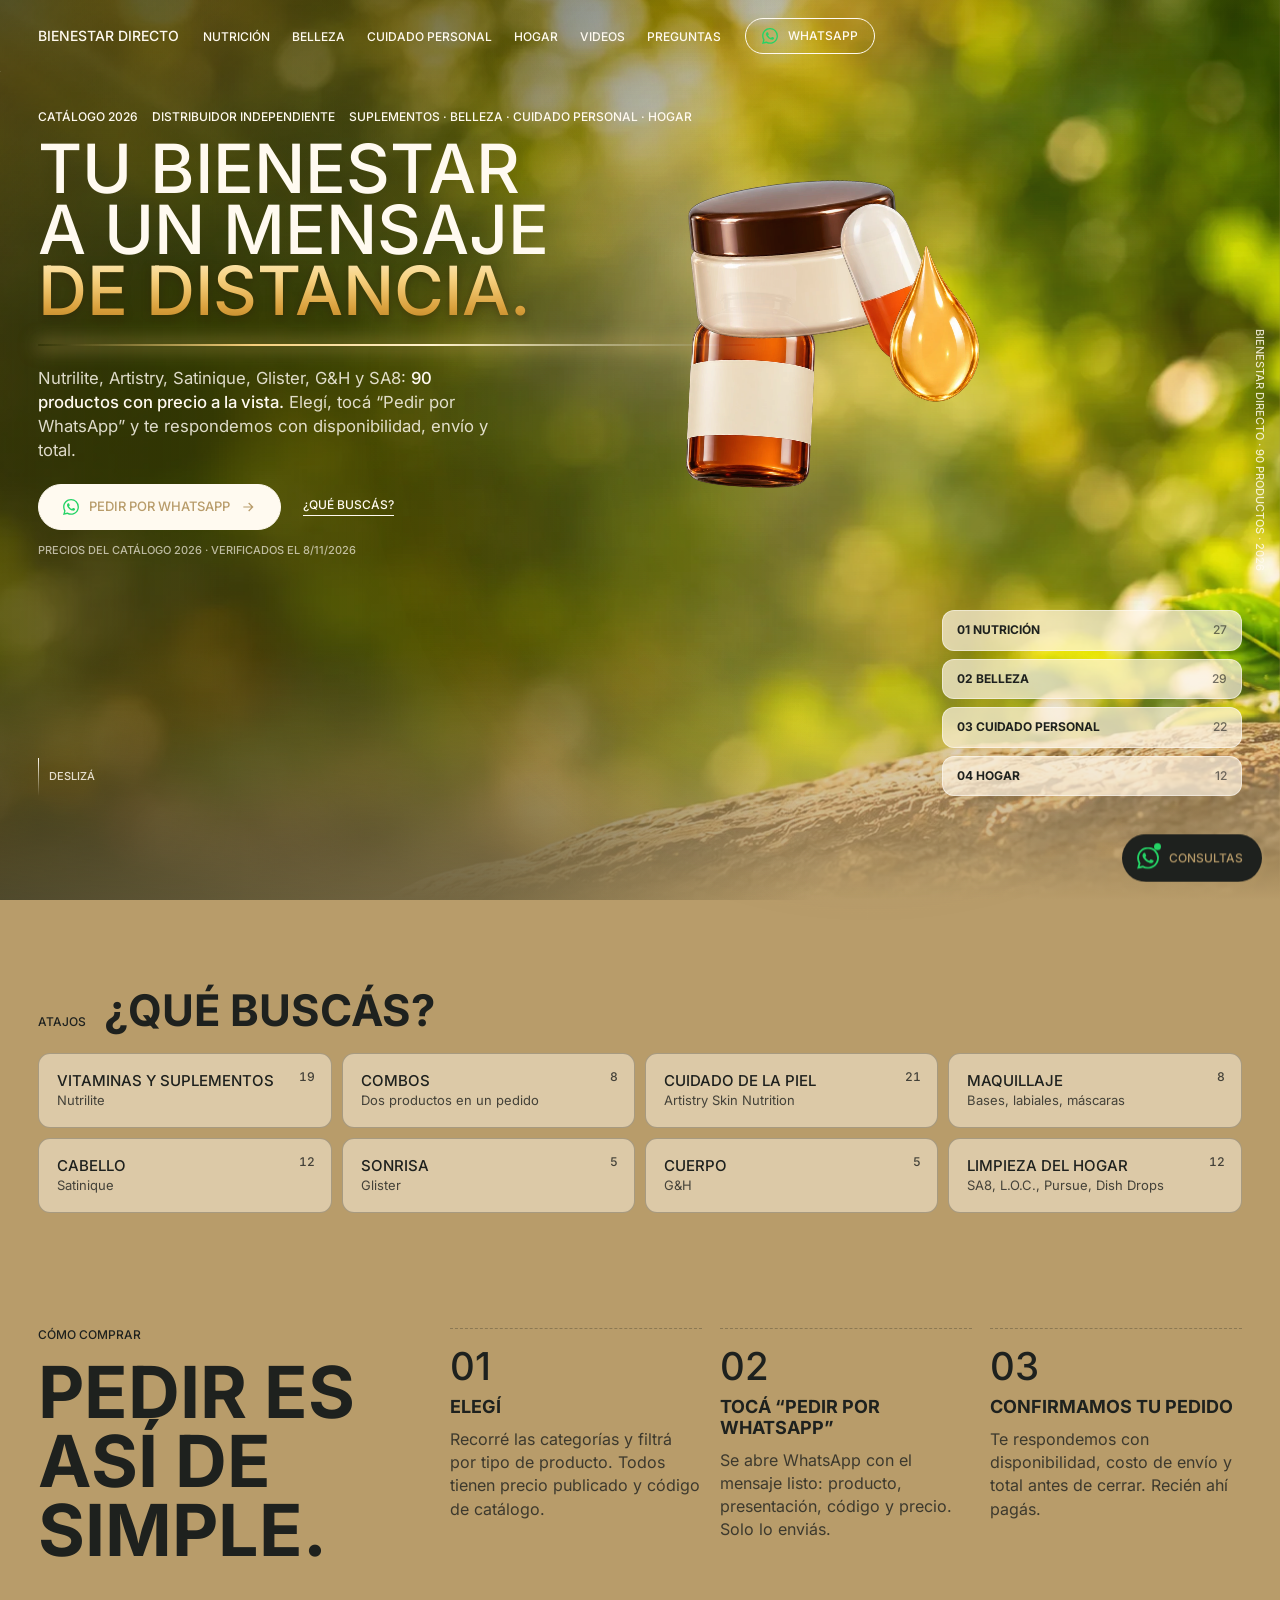
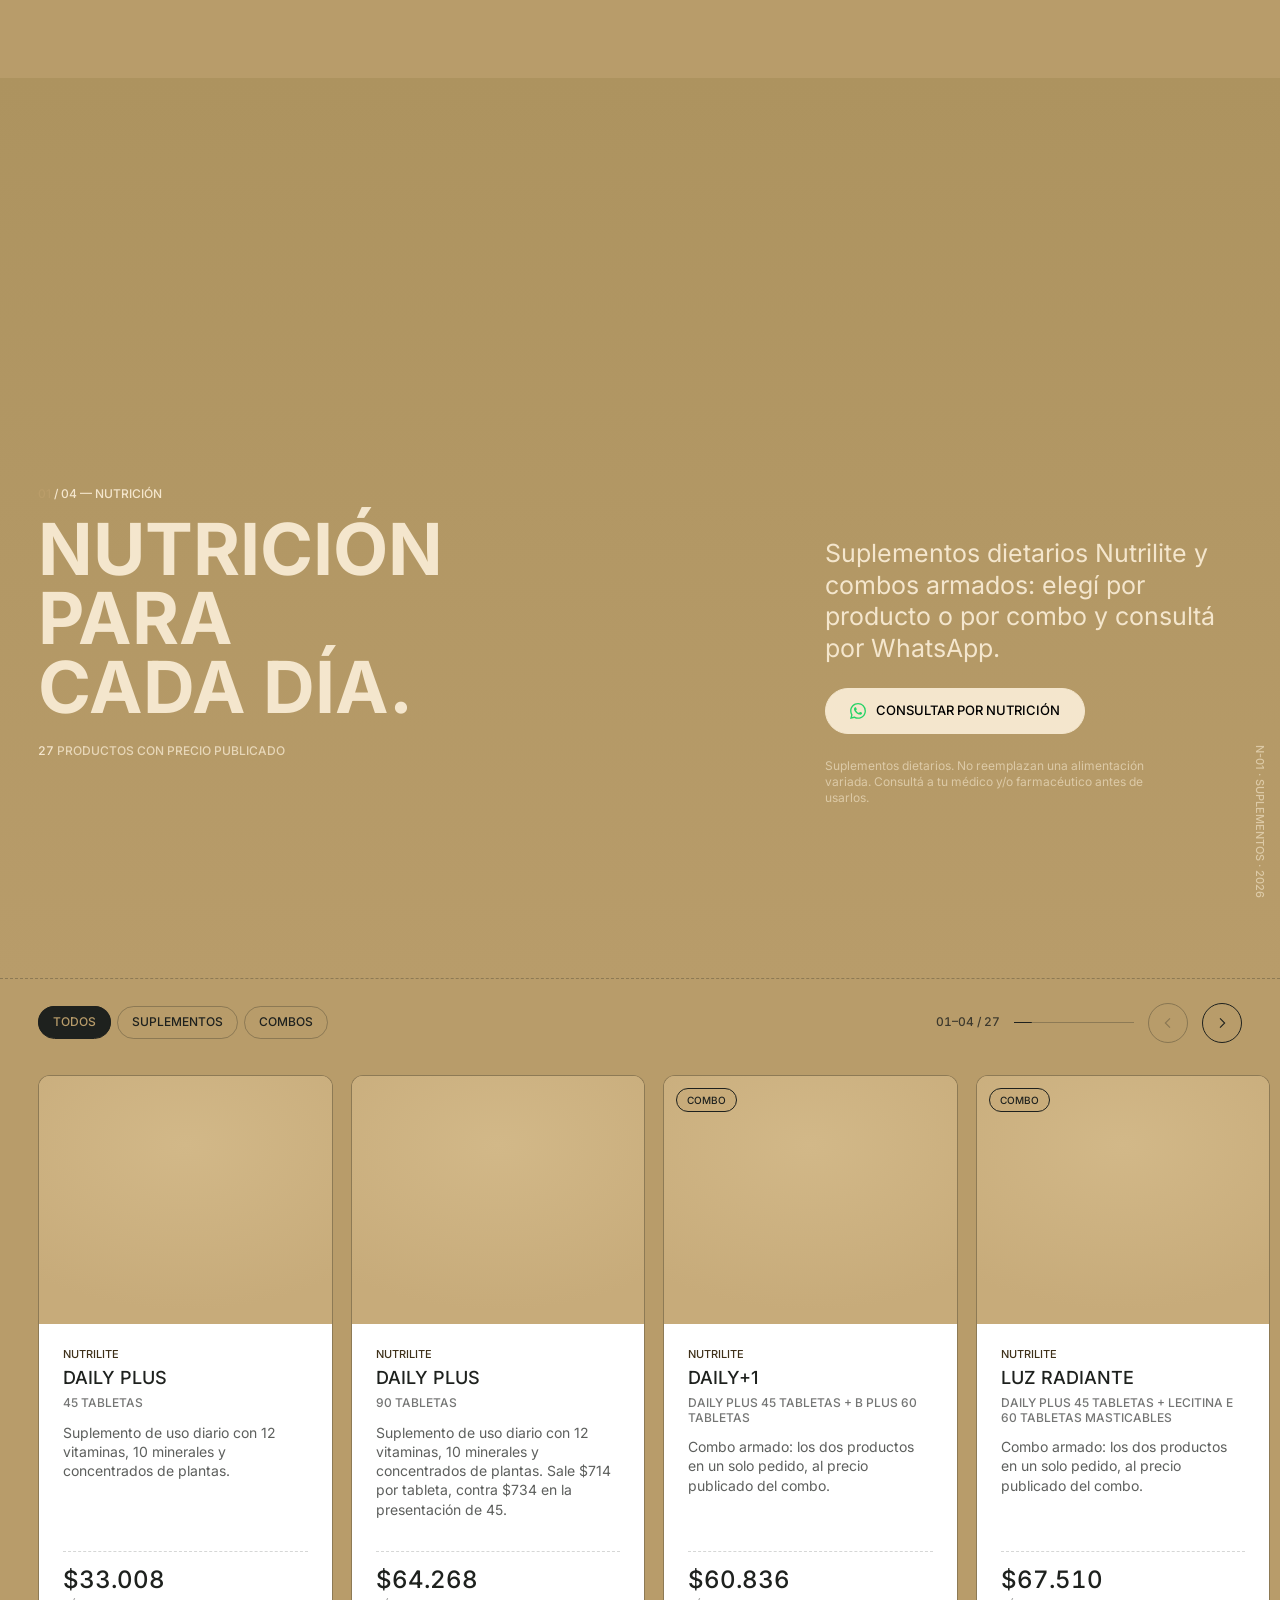
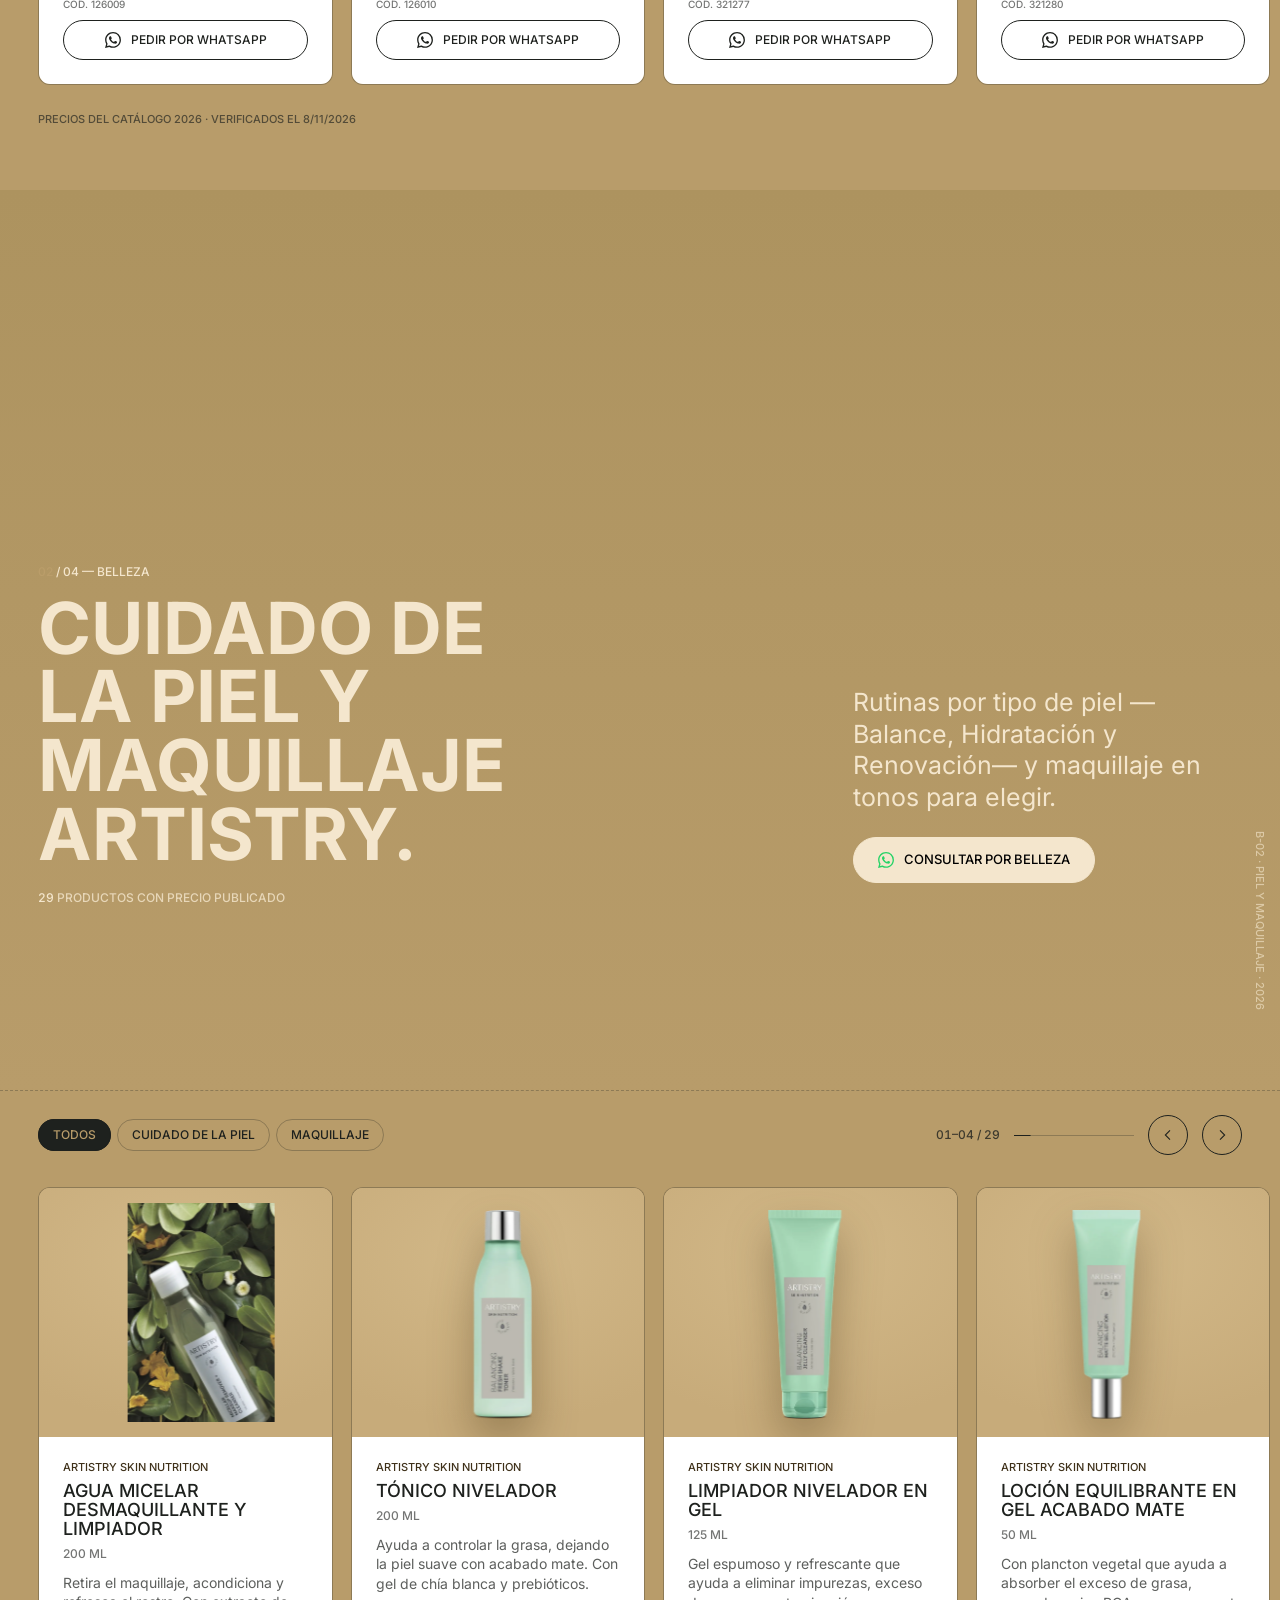
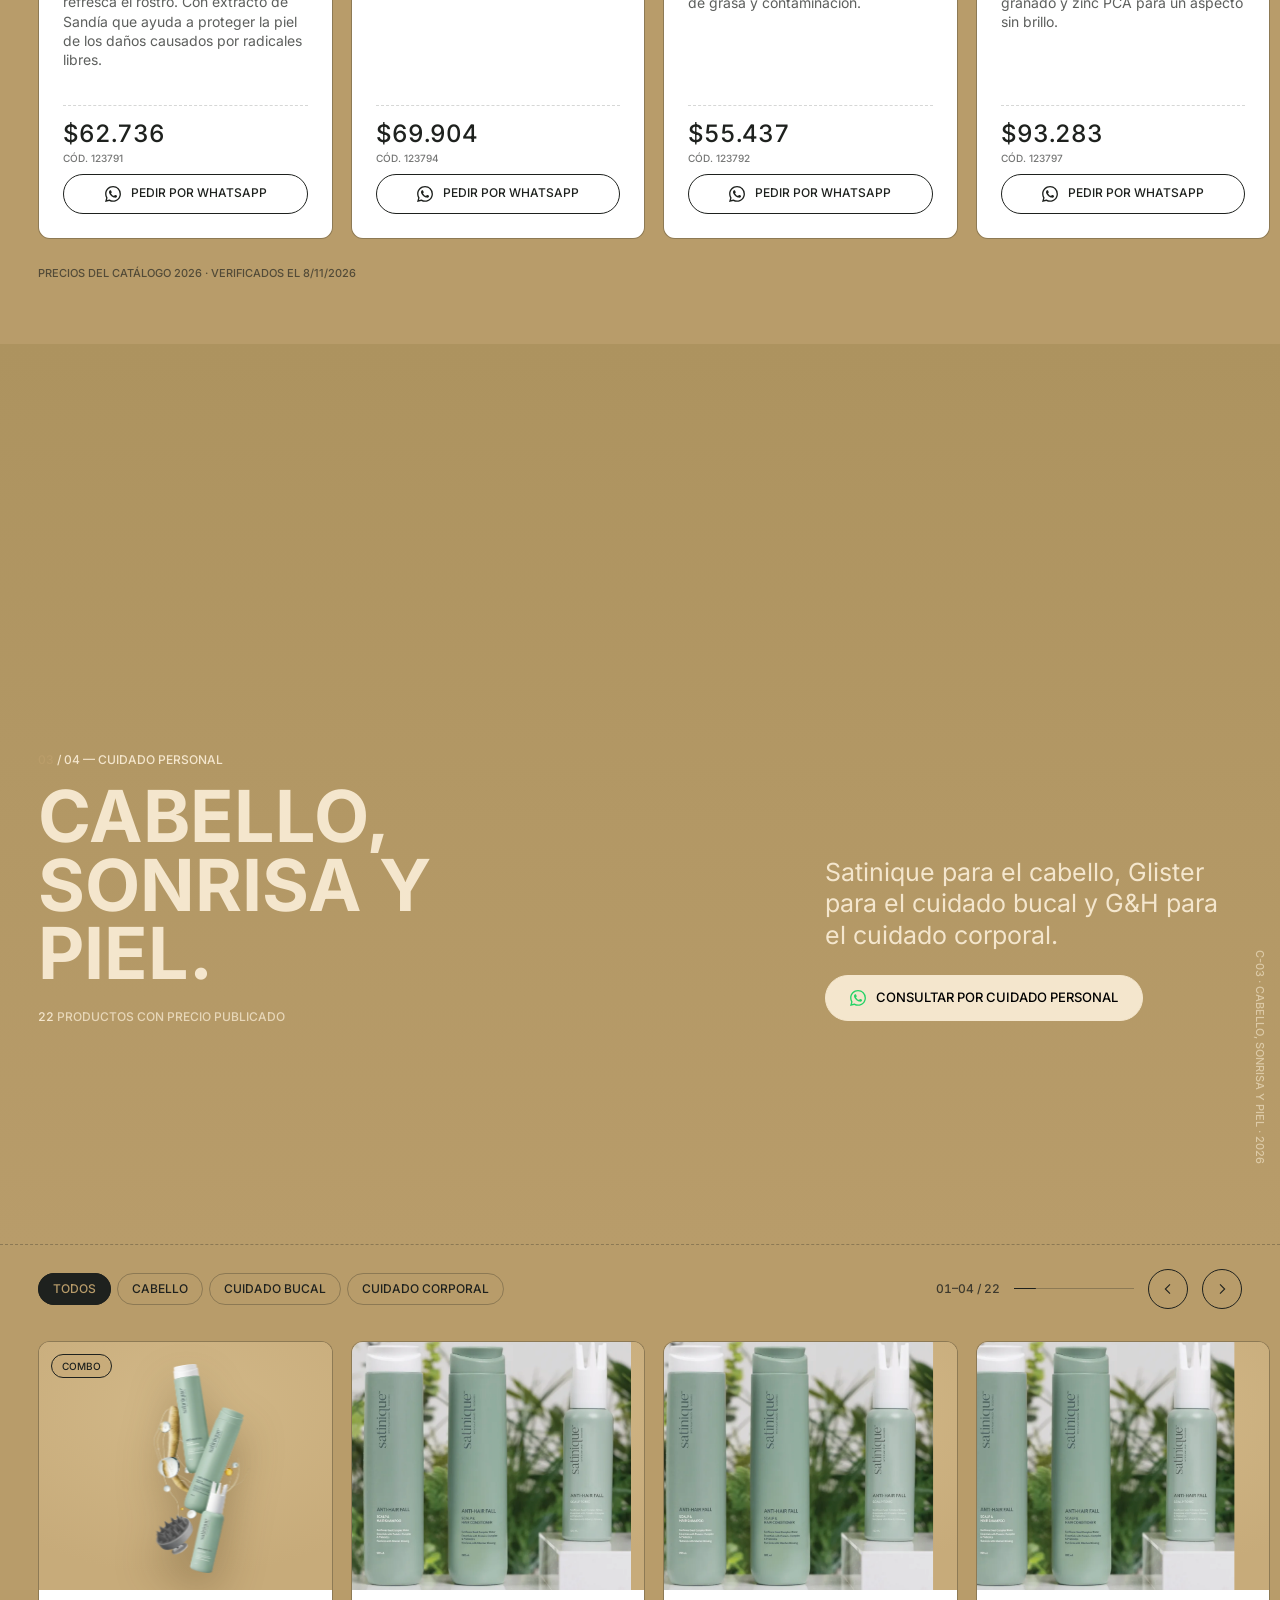
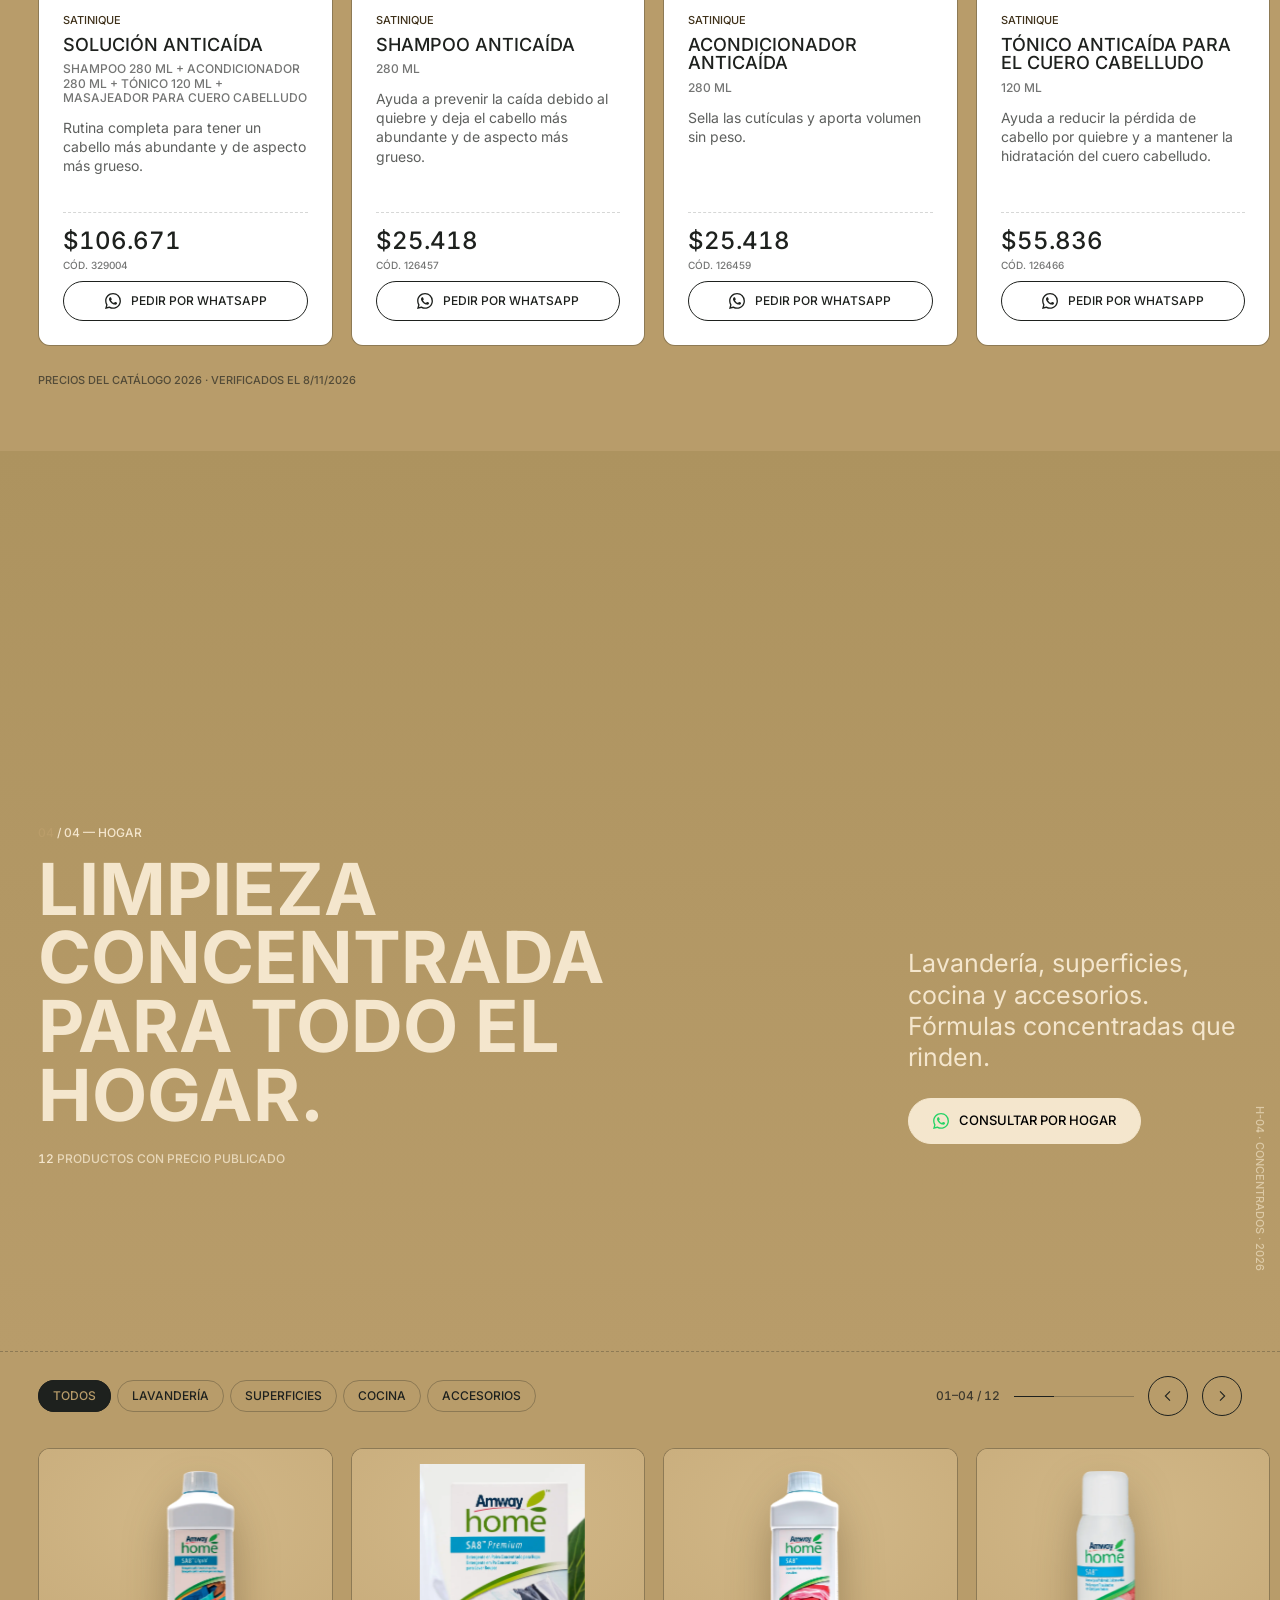
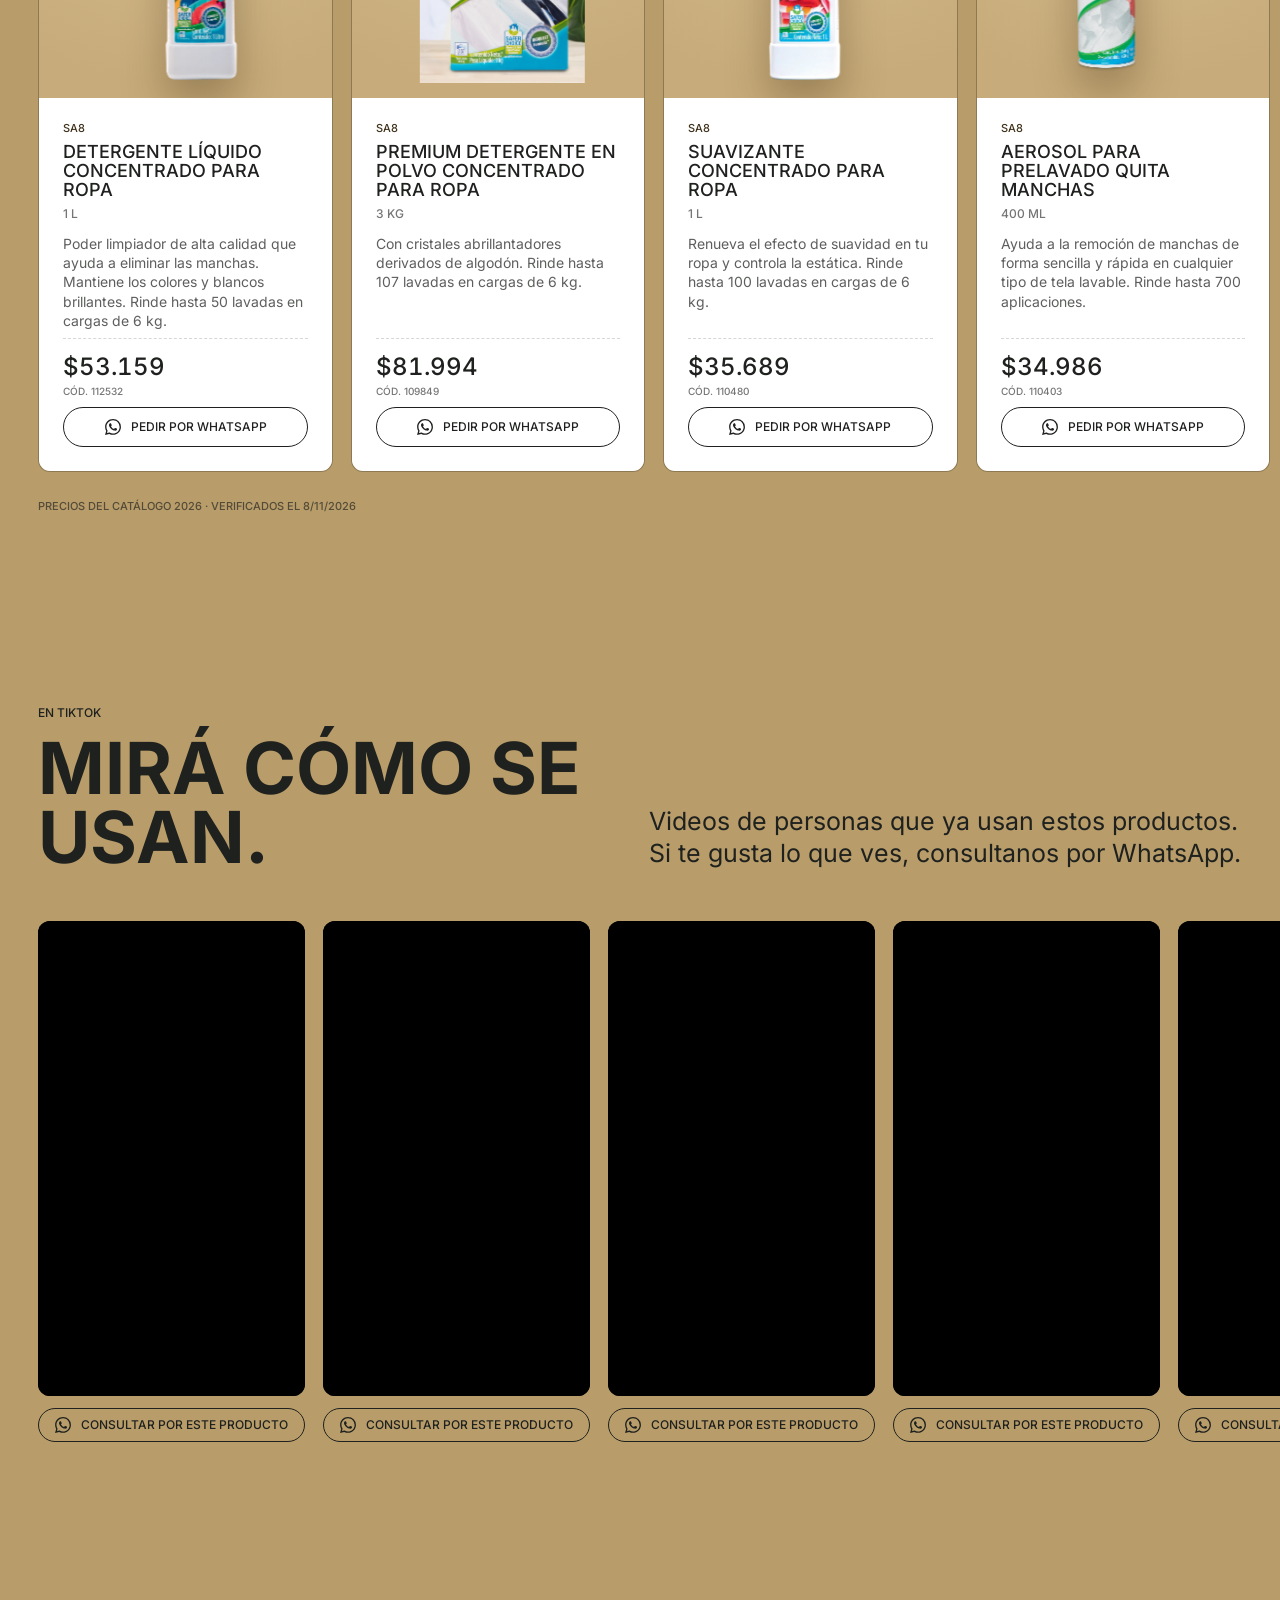
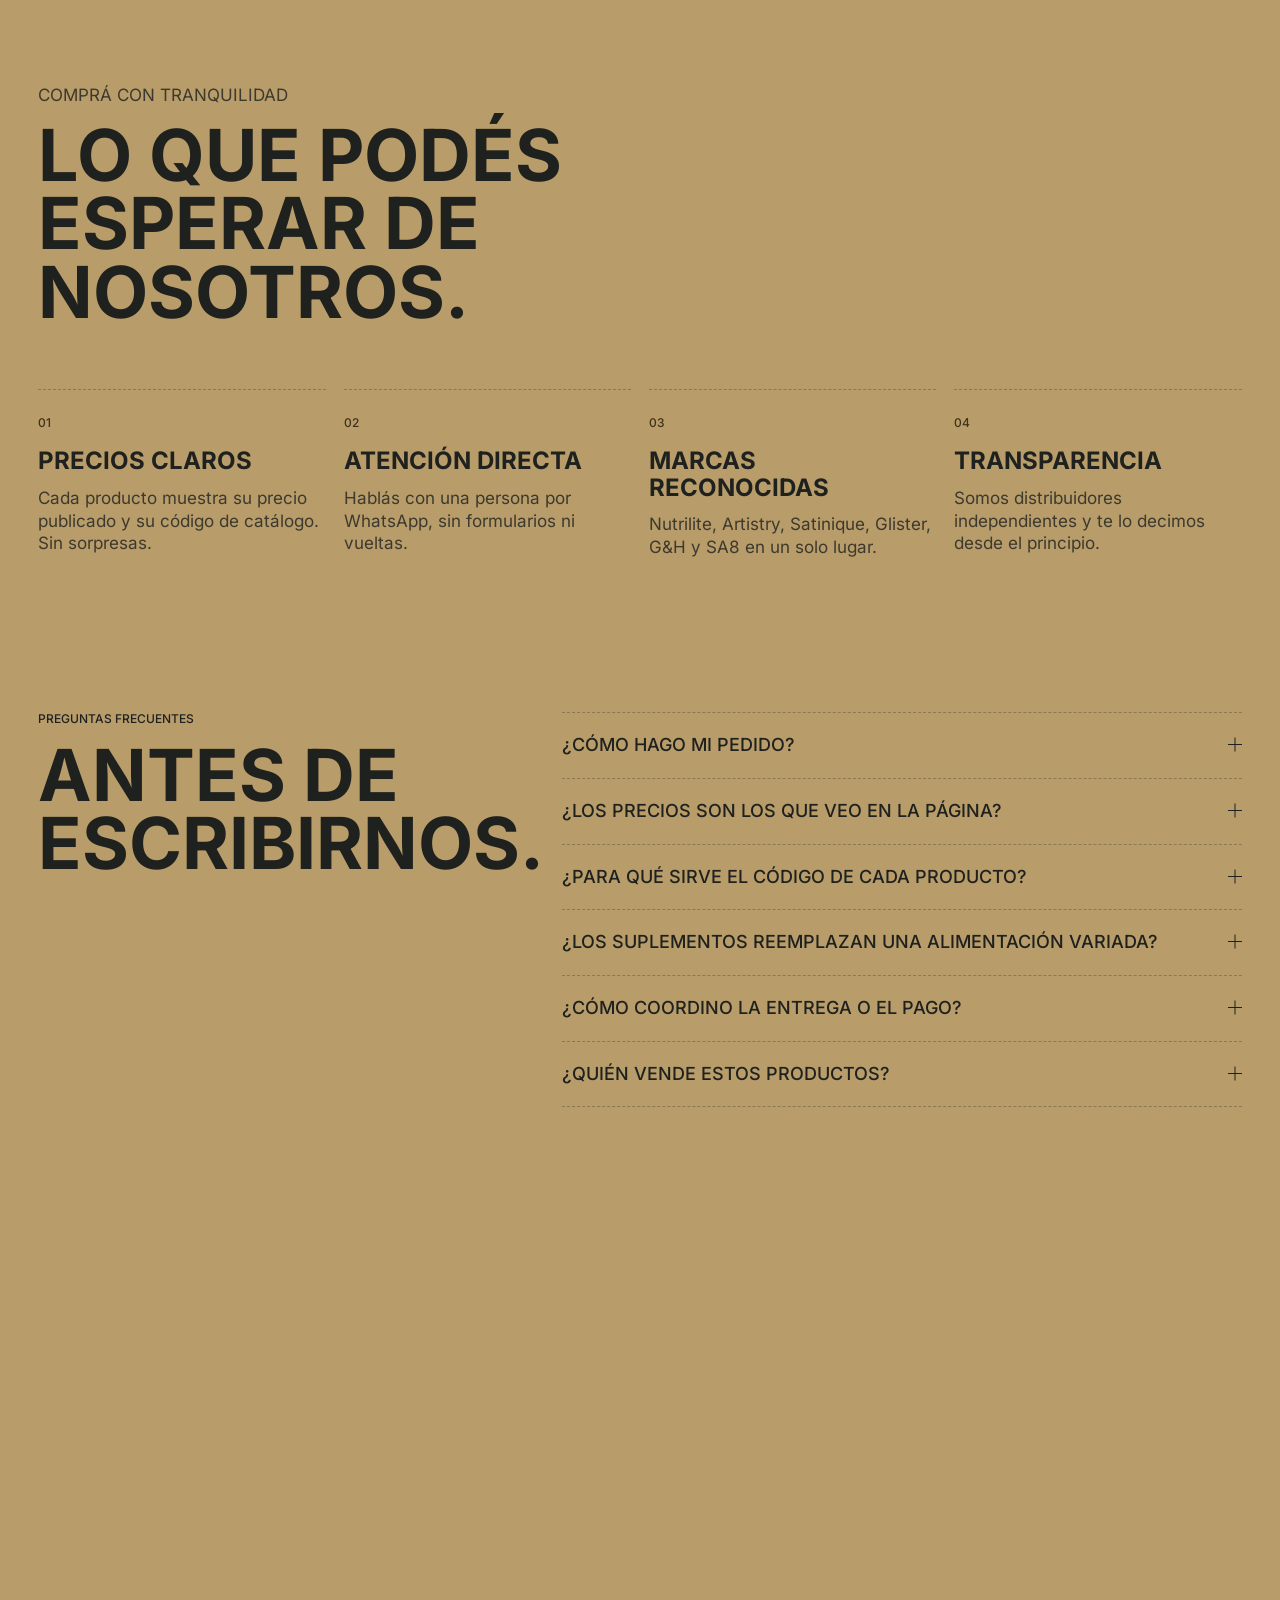
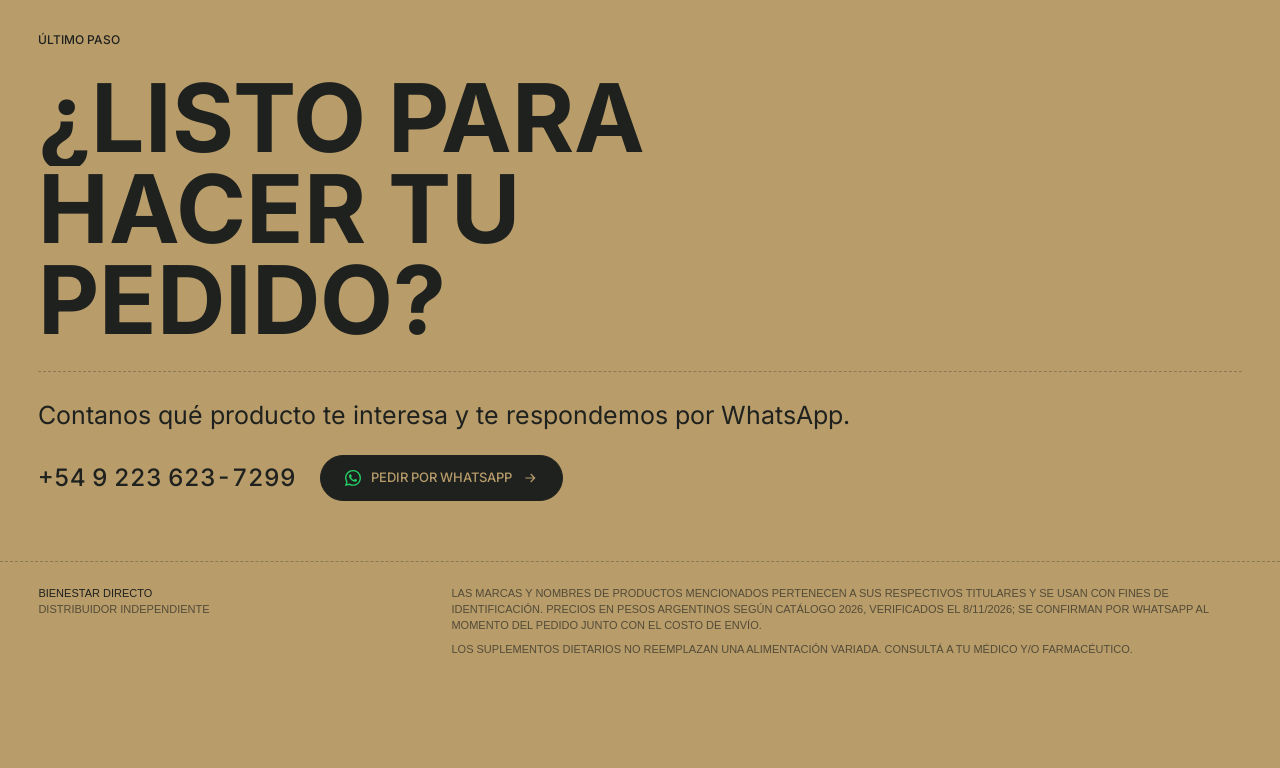
==== commit 5350c2a0: "Mejoras de conversión según auditoría - Botón de WhatsApp y propuesta concreta en el primer pantalla" ====
--- a/index.html
+++ b/index.html
@@ -15,7 +15,8 @@
 <meta name="twitter:card" content="summary_large_image"><meta property="og:url" content="https://bienestardirecto.github.io/salud.y.bienestar/"><link rel="canonical" href="https://bienestardirecto.github.io/salud.y.bienestar/">
 <link rel="stylesheet" href="assets/style.css">
 <script>(function(d){var h=d.documentElement;h.classList.remove('no-js');if(!matchMedia('(prefers-reduced-motion: reduce)').matches){h.classList.add('motion');setTimeout(function(){if(!window.__motionReady)h.classList.remove('motion')},3000)}})(document)</script>
-<script type="application/ld+json">{"@context":"https://schema.org","@graph":[{"@type":"WebSite","name":"Bienestar Directo","inLanguage":"es-AR"},{"@type":"ItemList","name":"Catálogo Bienestar Directo","itemListElement":[{"@type":"ListItem","position":1,"item":{"@type":"Product","name":"Daily Plus 45 tabletas","brand":{"@type":"Brand","name":"Nutrilite"},"offers":{"@type":"Offer","price":"33008.00","priceCurrency":"ARS"},"sku":"126009"}},{"@type":"ListItem","position":2,"item":{"@type":"Product","name":"Daily Plus 90 tabletas","brand":{"@type":"Brand","name":"Nutrilite"},"offers":{"@type":"Offer","price":"64268.00","priceCurrency":"ARS"},"sku":"126010"}},{"@type":"ListItem","position":3,"item":{"@type":"Product","name":"Daily+1 Daily Plus 45 tabletas + B Plus 60 tabletas","brand":{"@type":"Brand","name":"Nutrilite"},"offers":{"@type":"Offer","price":"60836.00","priceCurrency":"ARS"},"sku":"321277"}},{"@type":"ListItem","position":4,"item":{"@type":"Product","name":"Luz Radiante Daily Plus 45 tabletas + Lecitina E 60 tabletas masticables","brand":{"@type":"Brand","name":"Nutrilite"},"offers":{"@type":"Offer","price":"67510.00","priceCurrency":"ARS"},"sku":"321280"}},{"@type":"ListItem","position":5,"item":{"@type":"Product","name":"Respuesta Óptima Daily Plus 45 tabletas + C Plus 60 tabletas","brand":{"@type":"Brand","name":"Nutrilite"},"offers":{"@type":"Offer","price":"61417.00","priceCurrency":"ARS"},"sku":"321288"}},{"@type":"ListItem","position":6,"item":{"@type":"Product","name":"Muévete Libre Daily Plus 90 tabletas + Proteína Vegetal envase con 450 g","brand":{"@type":"Brand","name":"Nutrilite"},"offers":{"@type":"Offer","price":"133537.00","priceCurrency":"ARS"},"sku":"321291"}},{"@type":"ListItem","position":7,"item":{"@type":"Product","name":"Vive Libre Daily Plus 90 tabletas + Fibra en Polvo 30 sobres de 4,5 g c/u","brand":{"@type":"Brand","name":"Nutrilite"},"offers":{"@type":"Offer","price":"123519.00","priceCurrency":"ARS"},"sku":"321296"}},{"@type":"ListItem","position":8,"item":{"@type":"Product","name":"Ilumina y Resplandece Daily Plus 45 tabletas + Vitamina C+HA3 12 ml","brand":{"@type":"Brand","name":"Nutrilite"},"offers":{"@type":"Offer","price":"109718.00","priceCurrency":"ARS"},"sku":"323973"}},{"@type":"ListItem","position":9,"item":{"@type":"Product","name":"Equilibra Tu Vida Daily Plus 45 tabletas + Triple Omega-3 45 cápsulas","brand":{"@type":"Brand","name":"Nutrilite"},"offers":{"@type":"Offer","price":"106789.00","priceCurrency":"ARS"},"sku":"327950"}},{"@type":"ListItem","position":10,"item":{"@type":"Product","name":"Multicaroteno Natural 90 cápsulas","brand":{"@type":"Brand","name":"Nutrilite"},"offers":{"@type":"Offer","price":"45964.00","priceCurrency":"ARS"},"sku":"109536"}},{"@type":"ListItem","position":11,"item":{"@type":"Product","name":"C Plus 60 tabletas","brand":{"@type":"Brand","name":"Nutrilite"},"offers":{"@type":"Offer","price":"28409.00","priceCurrency":"ARS"},"sku":"109741"}},{"@type":"ListItem","position":12,"item":{"@type":"Product","name":"Multi-Carotene Spectrum 60 cápsulas blandas","brand":{"@type":"Brand","name":"Nutrilite"},"offers":{"@type":"Offer","price":"52759.00","priceCurrency":"ARS"},"sku":"124321"}},{"@type":"ListItem","position":13,"item":{"@type":"Product","name":"Triple Omega-3 45 cápsulas","brand":{"@type":"Brand","name":"Nutrilite"},"offers":{"@type":"Offer","price":"73781.00","priceCurrency":"ARS"},"sku":"126130"}},{"@type":"ListItem","position":14,"item":{"@type":"Product","name":"Lecitina E 60 tabletas masticables","brand":{"@type":"Brand","name":"Nutrilite"},"offers":{"@type":"Offer","price":"34502.00","priceCurrency":"ARS"},"sku":"122174"}},{"@type":"ListItem","position":15,"item":{"@type":"Product","name":"CLA 500 90 cápsulas suaves","brand":{"@type":"Brand","name":"Nutrilite"},"offers":{"@type":"Offer","price":"69600.00","priceCurrency":"ARS"},"sku":"100054"}},{"@type":"ListItem","position":16,"item":{"@type":"Product","name":"Double X 186 tabletas","brand":{"@type":"Brand","name":"Nutrilite"},"offers":{"@type":"Offer","price":"133862.00","priceCurrency":"ARS"},"sku":"120843"}},{"@type":"ListItem","position":17,"item":{"@type":"Product","name":"Cal Mag D 90 tabletas","brand":{"@type":"Brand","name":"Nutrilite"},"offers":{"@type":"Offer","price":"30514.00","priceCurrency":"ARS"},"sku":"110609"}},{"@type":"ListItem","position":18,"item":{"@type":"Product","name":"Tri Iron Folic 90 tabletas","brand":{"@type":"Brand","name":"Nutrilite"},"offers":{"@type":"Offer","price":"33606.00","priceCurrency":"ARS"},"sku":"102046"}},{"@type":"ListItem","position":19,"item":{"@type":"Product","name":"HSN 60 tabletas","brand":{"@type":"Brand","name":"Nutrilite"},"offers":{"@type":"Offer","price":"30405.00","priceCurrency":"ARS"},"sku":"106678"}},{"@type":"ListItem","position":20,"item":{"@type":"Product","name":"Probiotic 30 sobres de 1,5 g c/u","brand":{"@type":"Brand","name":"Nutrilite"},"offers":{"@type":"Offer","price":"87952.00","priceCurrency":"ARS"},"sku":"120571"}},{"@type":"ListItem","position":21,"item":{"@type":"Product","name":"NutriHábitos Proteína Vegetal + Fibra en Polvo + Mezcla con Probióticos + Cal Mag D + guía y recetario + bolsa edición especial","brand":{"@type":"Brand","name":"Nutrilite"},"offers":{"@type":"Offer","price":"246986.00","priceCurrency":"ARS"},"sku":"321319"}},{"@type":"ListItem","position":22,"item":{"@type":"Product","name":"Nutrilite Kids 60 tabletas masticables","brand":{"@type":"Brand","name":"Nutrilite"},"offers":{"@type":"Offer","price":"33008.00","priceCurrency":"ARS"},"sku":"123043"}},{"@type":"ListItem","position":23,"item":{"@type":"Product","name":"B Plus 60 tabletas","brand":{"@type":"Brand","name":"Nutrilite"},"offers":{"@type":"Offer","price":"27828.00","priceCurrency":"ARS"},"sku":"110178"}},{"@type":"ListItem","position":24,"item":{"@type":"Product","name":"Proteína Vegetal Envase con 450 g","brand":{"@type":"Brand","name":"Nutrilite"},"offers":{"@type":"Offer","price":"69269.00","priceCurrency":"ARS"},"sku":"110415"}},{"@type":"ListItem","position":25,"item":{"@type":"Product","name":"Fibra en Polvo 30 sobres de 4,5 g c/u","brand":{"@type":"Brand","name":"Nutrilite"},"offers":{"@type":"Offer","price":"59251.00","priceCurrency":"ARS"},"sku":"102736"}},{"@type":"ListItem","position":26,"item":{"@type":"Product","name":"Té BodyKey Herbal Mix Envase con 51 g","brand":{"@type":"Brand","name":"BodyKey by Nutrilite"},"offers":{"@type":"Offer","price":"37862.00","priceCurrency":"ARS"},"sku":"286169"}},{"@type":"ListItem","position":27,"item":{"@type":"Product","name":"Collagen +C Contenido: 150 g","brand":{"@type":"Brand","name":"Nutrilite"},"offers":{"@type":"Offer","price":"85463.00","priceCurrency":"ARS"},"sku":"315249"}},{"@type":"ListItem","position":28,"item":{"@type":"Product","name":"Agua Micelar Desmaquillante y Limpiador 200 ml","brand":{"@type":"Brand","name":"Artistry Skin Nutrition"},"offers":{"@type":"Offer","price":"62736.00","priceCurrency":"ARS"},"sku":"123791"}},{"@type":"ListItem","position":29,"item":{"@type":"Product","name":"Tónico Nivelador 200 ml","brand":{"@type":"Brand","name":"Artistry Skin Nutrition"},"offers":{"@type":"Offer","price":"69904.00","priceCurrency":"ARS"},"sku":"123794"}},{"@type":"ListItem","position":30,"item":{"@type":"Product","name":"Limpiador Nivelador en Gel 125 ml","brand":{"@type":"Brand","name":"Artistry Skin Nutrition"},"offers":{"@type":"Offer","price":"55437.00","priceCurrency":"ARS"},"sku":"123792"}},{"@type":"ListItem","position":31,"item":{"@type":"Product","name":"Loción Equilibrante en Gel Acabado Mate 50 ml","brand":{"@type":"Brand","name":"Artistry Skin Nutrition"},"offers":{"@type":"Offer","price":"93283.00","priceCurrency":"ARS"},"sku":"123797"}},{"@type":"ListItem","position":32,"item":{"@type":"Product","name":"Loción Niveladora de Día con Acabado Mate FPS 30 50 ml","brand":{"@type":"Brand","name":"Artistry Skin Nutrition"},"offers":{"@type":"Offer","price":"93283.00","priceCurrency":"ARS"},"sku":"123799"}},{"@type":"ListItem","position":33,"item":{"@type":"Product","name":"Limpiador Hidratante en Mousse 145 ml","brand":{"@type":"Brand","name":"Artistry Skin Nutrition"},"offers":{"@type":"Offer","price":"77179.00","priceCurrency":"ARS"},"sku":"123793"}},{"@type":"ListItem","position":34,"item":{"@type":"Product","name":"Tónico Hidratante y Suavizante 200 ml","brand":{"@type":"Brand","name":"Artistry Skin Nutrition"},"offers":{"@type":"Offer","price":"69904.00","priceCurrency":"ARS"},"sku":"123795"}},{"@type":"ListItem","position":35,"item":{"@type":"Product","name":"Loción Hidratante de Día FPS 30 50 ml","brand":{"@type":"Brand","name":"Artistry Skin Nutrition"},"offers":{"@type":"Offer","price":"102695.00","priceCurrency":"ARS"},"sku":"123800"}},{"@type":"ListItem","position":36,"item":{"@type":"Product","name":"Crema Hidratante 50 g","brand":{"@type":"Brand","name":"Artistry Skin Nutrition"},"offers":{"@type":"Offer","price":"102695.00","priceCurrency":"ARS"},"sku":"123798"}},{"@type":"ListItem","position":37,"item":{"@type":"Product","name":"Crema Hidratante para el Contorno de Ojos 15 ml","brand":{"@type":"Brand","name":"Artistry Skin Nutrition"},"offers":{"@type":"Offer","price":"91579.00","priceCurrency":"ARS"},"sku":"123796"}},{"@type":"ListItem","position":38,"item":{"@type":"Product","name":"Tónico Suavizante Renovador 200 ml","brand":{"@type":"Brand","name":"Artistry Skin Nutrition"},"offers":{"@type":"Offer","price":"71528.00","priceCurrency":"ARS"},"sku":"123783"}},{"@type":"ListItem","position":39,"item":{"@type":"Product","name":"Crema de Reactivación Renovadora 150 g","brand":{"@type":"Brand","name":"Artistry Skin Nutrition"},"offers":{"@type":"Offer","price":"126890.00","priceCurrency":"ARS"},"sku":"123785"}},{"@type":"ListItem","position":40,"item":{"@type":"Product","name":"Espuma Limpiadora Renovadora 125 ml","brand":{"@type":"Brand","name":"Artistry Skin Nutrition"},"offers":{"@type":"Offer","price":"78454.00","priceCurrency":"ARS"},"sku":"123781"}},{"@type":"ListItem","position":41,"item":{"@type":"Product","name":"Crema de Reactivación Renovadora para Ojos 15 g","brand":{"@type":"Brand","name":"Artistry Skin Nutrition"},"offers":{"@type":"Offer","price":"115441.00","priceCurrency":"ARS"},"sku":"123784"}},{"@type":"ListItem","position":42,"item":{"@type":"Product","name":"Loción de Reactivación Renovadora FPS 30 50 ml","brand":{"@type":"Brand","name":"Artistry Skin Nutrition"},"offers":{"@type":"Offer","price":"126890.00","priceCurrency":"ARS"},"sku":"123857"}},{"@type":"ListItem","position":43,"item":{"@type":"Product","name":"Protector Solar Multi-Defensa +FPS 50 50 g","brand":{"@type":"Brand","name":"Artistry Skin Nutrition"},"offers":{"@type":"Offer","price":"82610.00","priceCurrency":"ARS"},"sku":"124823"}},{"@type":"ListItem","position":44,"item":{"@type":"Product","name":"Suero Diario de Vitamina C + HA3 12 ml","brand":{"@type":"Brand","name":"Artistry Skin Nutrition"},"offers":{"@type":"Offer","price":"76710.00","priceCurrency":"ARS"},"sku":"125517"}},{"@type":"ListItem","position":45,"item":{"@type":"Product","name":"Mascarilla Facial Iluminadora de Gel con Vitamina C 28 g / Cont. 5 unidades","brand":{"@type":"Brand","name":"Artistry Skin Nutrition"},"offers":{"@type":"Offer","price":"55000.00","priceCurrency":"ARS"},"sku":"128276"}},{"@type":"ListItem","position":46,"item":{"@type":"Product","name":"Mascarilla Nocturna efecto radiante 80 ml","brand":{"@type":"Brand","name":"Artistry Skin Nutrition"},"offers":{"@type":"Offer","price":"96118.00","priceCurrency":"ARS"},"sku":"125575"}},{"@type":"ListItem","position":47,"item":{"@type":"Product","name":"Suero Hidratante de Omega para rostro 20 ml","brand":{"@type":"Brand","name":"Artistry Skin Nutrition"},"offers":{"@type":"Offer","price":"58115.00","priceCurrency":"ARS"},"sku":"128047"}},{"@type":"ListItem","position":48,"item":{"@type":"Product","name":"Mascarilla Facial Hidratante con Omega 22 ml / Cont. 5 unidades","brand":{"@type":"Brand","name":"Artistry Skin Nutrition"},"offers":{"@type":"Offer","price":"32000.00","priceCurrency":"ARS"},"sku":"128275"}},{"@type":"ListItem","position":49,"item":{"@type":"Product","name":"Base de Larga Duración Acabado Matte 30 ml","brand":{"@type":"Brand","name":"Artistry Ever Perfect"},"offers":{"@type":"Offer","price":"71968.00","priceCurrency":"ARS"}}},{"@type":"ListItem","position":50,"item":{"@type":"Product","name":"Polvo Suelto Perfeccionador 16 g","brand":{"@type":"Brand","name":"Artistry Ever Perfect"},"offers":{"@type":"Offer","price":"71968.00","priceCurrency":"ARS"}}},{"@type":"ListItem","position":51,"item":{"@type":"Product","name":"Corrector de maquillaje en suero 6,5 ml","brand":{"@type":"Brand","name":"Artistry Future Glow"},"offers":{"@type":"Offer","price":"50000.00","priceCurrency":"ARS"}}},{"@type":"ListItem","position":52,"item":{"@type":"Product","name":"Lipstick Acabado Matte 3,8 g","brand":{"@type":"Brand","name":"Artistry Go Vibrant"},"offers":{"@type":"Offer","price":"38773.00","priceCurrency":"ARS"}}},{"@type":"ListItem","position":53,"item":{"@type":"Product","name":"Máscara para Pestañas Volumen 3 en 1 7,5 g","brand":{"@type":"Brand","name":"Artistry Go Vibrant"},"offers":{"@type":"Offer","price":"39000.00","priceCurrency":"ARS"},"sku":"127845"}},{"@type":"ListItem","position":54,"item":{"@type":"Product","name":"Máscara + Suero de Pestañas a Prueba de Agua Natural Black 8,5 ml","brand":{"@type":"Brand","name":"Artistry Go Vibrant"},"offers":{"@type":"Offer","price":"55015.00","priceCurrency":"ARS"},"sku":"126740"}},{"@type":"ListItem","position":55,"item":{"@type":"Product","name":"Lápiz Delineador de Ojos a Prueba de Agua 0,1 g","brand":{"@type":"Brand","name":"Artistry Go Vibrant"},"offers":{"@type":"Offer","price":"45993.00","priceCurrency":"ARS"},"sku":"126744"}},{"@type":"ListItem","position":56,"item":{"@type":"Product","name":"Lápiz y Gel de Cejas a Prueba de Agua Dark Brown 0,18 g + gel 2,5 g","brand":{"@type":"Brand","name":"Artistry Go Vibrant"},"offers":{"@type":"Offer","price":"45993.00","priceCurrency":"ARS"},"sku":"126747"}},{"@type":"ListItem","position":57,"item":{"@type":"Product","name":"Solución Anticaída Shampoo 280 ml + Acondicionador 280 ml + Tónico 120 ml + Masajeador para cuero cabelludo","brand":{"@type":"Brand","name":"Satinique"},"offers":{"@type":"Offer","price":"106671.00","priceCurrency":"ARS"},"sku":"329004"}},{"@type":"ListItem","position":58,"item":{"@type":"Product","name":"Shampoo Anticaída 280 ml","brand":{"@type":"Brand","name":"Satinique"},"offers":{"@type":"Offer","price":"25418.00","priceCurrency":"ARS"},"sku":"126457"}},{"@type":"ListItem","position":59,"item":{"@type":"Product","name":"Acondicionador Anticaída 280 ml","brand":{"@type":"Brand","name":"Satinique"},"offers":{"@type":"Offer","price":"25418.00","priceCurrency":"ARS"},"sku":"126459"}},{"@type":"ListItem","position":60,"item":{"@type":"Product","name":"Tónico Anticaída para el Cuero Cabelludo 120 ml","brand":{"@type":"Brand","name":"Satinique"},"offers":{"@type":"Offer","price":"55836.00","priceCurrency":"ARS"},"sku":"126466"}},{"@type":"ListItem","position":61,"item":{"@type":"Product","name":"Shampoo Hidratación y Suavidad 280 ml","brand":{"@type":"Brand","name":"Satinique"},"offers":{"@type":"Offer","price":"25418.00","priceCurrency":"ARS"},"sku":"126449"}},{"@type":"ListItem","position":62,"item":{"@type":"Product","name":"Acondicionador Hidratación y Suavidad 280 ml","brand":{"@type":"Brand","name":"Satinique"},"offers":{"@type":"Offer","price":"25418.00","priceCurrency":"ARS"},"sku":"126451"}},{"@type":"ListItem","position":63,"item":{"@type":"Product","name":"Shampoo Reparador Intensivo 280 ml","brand":{"@type":"Brand","name":"Satinique"},"offers":{"@type":"Offer","price":"25418.00","priceCurrency":"ARS"},"sku":"126452"}},{"@type":"ListItem","position":64,"item":{"@type":"Product","name":"Acondicionador Reparador Intensivo 280 ml","brand":{"@type":"Brand","name":"Satinique"},"offers":{"@type":"Offer","price":"25418.00","priceCurrency":"ARS"},"sku":"126454"}},{"@type":"ListItem","position":65,"item":{"@type":"Product","name":"Tratamiento Reparador Intensivo 250 ml","brand":{"@type":"Brand","name":"Satinique"},"offers":{"@type":"Offer","price":"42389.00","priceCurrency":"ARS"},"sku":"126465"}},{"@type":"ListItem","position":66,"item":{"@type":"Product","name":"Suero en Aceite Capilar de Reparación Intensiva 100 ml","brand":{"@type":"Brand","name":"Satinique"},"offers":{"@type":"Offer","price":"42162.00","priceCurrency":"ARS"},"sku":"126467"}},{"@type":"ListItem","position":67,"item":{"@type":"Product","name":"Loción Reparadora Intensiva 100 ml","brand":{"@type":"Brand","name":"Satinique"},"offers":{"@type":"Offer","price":"41250.00","priceCurrency":"ARS"},"sku":"126468"}},{"@type":"ListItem","position":68,"item":{"@type":"Product","name":"Shampoo Anticaspa 280 ml","brand":{"@type":"Brand","name":"Satinique"},"offers":{"@type":"Offer","price":"25418.00","priceCurrency":"ARS"},"sku":"126463"}},{"@type":"ListItem","position":69,"item":{"@type":"Product","name":"Pasta de Dientes Multiacción con Fluoruro 200 g","brand":{"@type":"Brand","name":"Glister"},"offers":{"@type":"Offer","price":"13739.00","priceCurrency":"ARS"},"sku":"124106"}},{"@type":"ListItem","position":70,"item":{"@type":"Product","name":"Pasta de Dientes Multiacción con Fluoruro 50 g","brand":{"@type":"Brand","name":"Glister"},"offers":{"@type":"Offer","price":"5398.00","priceCurrency":"ARS"},"sku":"124107"}},{"@type":"ListItem","position":71,"item":{"@type":"Product","name":"Cepillo Dental Suave Multiacción 4 unidades","brand":{"@type":"Brand","name":"Glister"},"offers":{"@type":"Offer","price":"27573.00","priceCurrency":"ARS"},"sku":"124109"}},{"@type":"ListItem","position":72,"item":{"@type":"Product","name":"Enjuague Bucal Multiacción 72 ml","brand":{"@type":"Brand","name":"Glister"},"offers":{"@type":"Offer","price":"26881.00","priceCurrency":"ARS"},"sku":"124108"}},{"@type":"ListItem","position":73,"item":{"@type":"Product","name":"Refrescante Bucal en Spray 14 ml","brand":{"@type":"Brand","name":"Glister"},"offers":{"@type":"Offer","price":"12050.00","priceCurrency":"ARS"},"sku":"124111"}},{"@type":"ListItem","position":74,"item":{"@type":"Product","name":"Loción Corporal Refrescante 400 ml","brand":{"@type":"Brand","name":"G&H"},"offers":{"@type":"Offer","price":"41640.00","priceCurrency":"ARS"},"sku":"125893"}},{"@type":"ListItem","position":75,"item":{"@type":"Product","name":"Desodorante y Antitranspirante Roll-On 100 ml","brand":{"@type":"Brand","name":"G&H"},"offers":{"@type":"Offer","price":"11042.00","priceCurrency":"ARS"},"sku":"125896"}},{"@type":"ListItem","position":76,"item":{"@type":"Product","name":"Crema para Manos Nutritiva 75 ml","brand":{"@type":"Brand","name":"G&H"},"offers":{"@type":"Offer","price":"19104.00","priceCurrency":"ARS"},"sku":"125902"}},{"@type":"ListItem","position":77,"item":{"@type":"Product","name":"Barra de Jabón Nutritiva 250 g (3 piezas)","brand":{"@type":"Brand","name":"G&H"},"offers":{"@type":"Offer","price":"20588.00","priceCurrency":"ARS"},"sku":"125913"}},{"@type":"ListItem","position":78,"item":{"@type":"Product","name":"Protector Solar Corporal Vegano FPS 50 135 g","brand":{"@type":"Brand","name":"G&H"},"offers":{"@type":"Offer","price":"55208.00","priceCurrency":"ARS"},"sku":"305275"}},{"@type":"ListItem","position":79,"item":{"@type":"Product","name":"Detergente Líquido Concentrado para Ropa 1 L","brand":{"@type":"Brand","name":"SA8"},"offers":{"@type":"Offer","price":"53159.00","priceCurrency":"ARS"},"sku":"112532"}},{"@type":"ListItem","position":80,"item":{"@type":"Product","name":"Premium Detergente en Polvo Concentrado para Ropa 3 Kg","brand":{"@type":"Brand","name":"SA8"},"offers":{"@type":"Offer","price":"81994.00","priceCurrency":"ARS"},"sku":"109849"}},{"@type":"ListItem","position":81,"item":{"@type":"Product","name":"Suavizante Concentrado para Ropa 1 L","brand":{"@type":"Brand","name":"SA8"},"offers":{"@type":"Offer","price":"35689.00","priceCurrency":"ARS"},"sku":"110480"}},{"@type":"ListItem","position":82,"item":{"@type":"Product","name":"Aerosol para Prelavado Quita Manchas 400 ml","brand":{"@type":"Brand","name":"SA8"},"offers":{"@type":"Offer","price":"34986.00","priceCurrency":"ARS"},"sku":"110403"}},{"@type":"ListItem","position":83,"item":{"@type":"Product","name":"Blanqueador para Múltiples Telas 1 Kg","brand":{"@type":"Brand","name":"SA8"},"offers":{"@type":"Offer","price":"40223.00","priceCurrency":"ARS"},"sku":"124485"}},{"@type":"ListItem","position":84,"item":{"@type":"Product","name":"Concentrado Multiusos 1 L","brand":{"@type":"Brand","name":"L.O.C."},"offers":{"@type":"Offer","price":"34272.00","priceCurrency":"ARS"},"sku":"E0001"}},{"@type":"ListItem","position":85,"item":{"@type":"Product","name":"Limpiador Desinfectante 1 L","brand":{"@type":"Brand","name":"Pursue"},"offers":{"@type":"Offer","price":"38104.00","priceCurrency":"ARS"},"sku":"E3878"}},{"@type":"ListItem","position":86,"item":{"@type":"Product","name":"Lavaplatos Líquido Concentrado 1 L","brand":{"@type":"Brand","name":"DishDrops"},"offers":{"@type":"Offer","price":"37965.00","priceCurrency":"ARS"},"sku":"110488"}},{"@type":"ListItem","position":87,"item":{"@type":"Product","name":"Envase Flexible con Tapa 1 unidad","brand":{"@type":"Brand","name":"Accesorios Hogar"},"offers":{"@type":"Offer","price":"13322.00","priceCurrency":"ARS"},"sku":"110487"}},{"@type":"ListItem","position":88,"item":{"@type":"Product","name":"Botella con Pistola Rociadora 1 unidad (capacidad máxima 500 ml)","brand":{"@type":"Brand","name":"Accesorios Hogar"},"offers":{"@type":"Offer","price":"13322.00","priceCurrency":"ARS"},"sku":"110483"}},{"@type":"ListItem","position":89,"item":{"@type":"Product","name":"Dosificador de Bombeo 1 unidad","brand":{"@type":"Brand","name":"Accesorios Hogar"},"offers":{"@type":"Offer","price":"10988.00","priceCurrency":"ARS"},"sku":"103972"}},{"@type":"ListItem","position":90,"item":{"@type":"Product","name":"Tapa Vertedora y Medidora 1 unidad","brand":{"@type":"Brand","name":"Accesorios Hogar"},"offers":{"@type":"Offer","price":"11195.00","priceCurrency":"ARS"}}}]}]}</script>
+
+<script type="application/ld+json">{"@context":"https://schema.org","@graph":[{"@type":"WebSite","name":"Bienestar Directo","inLanguage":"es-AR"},{"@type":"ItemList","name":"Catálogo Bienestar Directo","itemListElement":[{"@type":"ListItem","position":1,"item":{"@type":"Product","name":"Daily Plus 45 tabletas","brand":{"@type":"Brand","name":"Nutrilite"},"offers":{"@type":"Offer","price":"33008.00","priceCurrency":"ARS"},"sku":"126009"}},{"@type":"ListItem","position":2,"item":{"@type":"Product","name":"Daily Plus 90 tabletas","brand":{"@type":"Brand","name":"Nutrilite"},"offers":{"@type":"Offer","price":"64268.00","priceCurrency":"ARS"},"sku":"126010"}},{"@type":"ListItem","position":3,"item":{"@type":"Product","name":"Daily+1 Daily Plus 45 tabletas + B Plus 60 tabletas","brand":{"@type":"Brand","name":"Nutrilite"},"offers":{"@type":"Offer","price":"60836.00","priceCurrency":"ARS"},"sku":"321277"}},{"@type":"ListItem","position":4,"item":{"@type":"Product","name":"Luz Radiante Daily Plus 45 tabletas + Lecitina E 60 tabletas masticables","brand":{"@type":"Brand","name":"Nutrilite"},"offers":{"@type":"Offer","price":"67510.00","priceCurrency":"ARS"},"sku":"321280"}},{"@type":"ListItem","position":5,"item":{"@type":"Product","name":"Respuesta Óptima Daily Plus 45 tabletas + C Plus 60 tabletas","brand":{"@type":"Brand","name":"Nutrilite"},"offers":{"@type":"Offer","price":"61417.00","priceCurrency":"ARS"},"sku":"321288"}},{"@type":"ListItem","position":6,"item":{"@type":"Product","name":"Muévete Libre Daily Plus 90 tabletas + Proteína Vegetal envase con 450 g","brand":{"@type":"Brand","name":"Nutrilite"},"offers":{"@type":"Offer","price":"133537.00","priceCurrency":"ARS"},"sku":"321291"}},{"@type":"ListItem","position":7,"item":{"@type":"Product","name":"Vive Libre Daily Plus 90 tabletas + Fibra en Polvo 30 sobres de 4,5 g c/u","brand":{"@type":"Brand","name":"Nutrilite"},"offers":{"@type":"Offer","price":"123519.00","priceCurrency":"ARS"},"sku":"321296"}},{"@type":"ListItem","position":8,"item":{"@type":"Product","name":"Ilumina y Resplandece Daily Plus 45 tabletas + Vitamina C+HA3 12 ml","brand":{"@type":"Brand","name":"Nutrilite"},"offers":{"@type":"Offer","price":"109718.00","priceCurrency":"ARS"},"sku":"323973"}},{"@type":"ListItem","position":9,"item":{"@type":"Product","name":"Equilibra Tu Vida Daily Plus 45 tabletas + Triple Omega-3 45 cápsulas","brand":{"@type":"Brand","name":"Nutrilite"},"offers":{"@type":"Offer","price":"106789.00","priceCurrency":"ARS"},"sku":"327950"}},{"@type":"ListItem","position":10,"item":{"@type":"Product","name":"Multicaroteno Natural 90 cápsulas","brand":{"@type":"Brand","name":"Nutrilite"},"offers":{"@type":"Offer","price":"45964.00","priceCurrency":"ARS"},"sku":"109536"}},{"@type":"ListItem","position":11,"item":{"@type":"Product","name":"C Plus 60 tabletas","brand":{"@type":"Brand","name":"Nutrilite"},"offers":{"@type":"Offer","price":"28409.00","priceCurrency":"ARS"},"sku":"109741"}},{"@type":"ListItem","position":12,"item":{"@type":"Product","name":"Multi-Carotene Spectrum 60 cápsulas blandas","brand":{"@type":"Brand","name":"Nutrilite"},"offers":{"@type":"Offer","price":"52759.00","priceCurrency":"ARS"},"sku":"124321"}},{"@type":"ListItem","position":13,"item":{"@type":"Product","name":"Triple Omega-3 45 cápsulas","brand":{"@type":"Brand","name":"Nutrilite"},"offers":{"@type":"Offer","price":"73781.00","priceCurrency":"ARS"},"sku":"126130"}},{"@type":"ListItem","position":14,"item":{"@type":"Product","name":"Lecitina E 60 tabletas masticables","brand":{"@type":"Brand","name":"Nutrilite"},"offers":{"@type":"Offer","price":"34502.00","priceCurrency":"ARS"},"sku":"122174"}},{"@type":"ListItem","position":15,"item":{"@type":"Product","name":"CLA 500 90 cápsulas suaves","brand":{"@type":"Brand","name":"Nutrilite"},"offers":{"@type":"Offer","price":"69600.00","priceCurrency":"ARS"},"sku":"100054"}},{"@type":"ListItem","position":16,"item":{"@type":"Product","name":"Double X 186 tabletas","brand":{"@type":"Brand","name":"Nutrilite"},"offers":{"@type":"Offer","price":"133862.00","priceCurrency":"ARS"},"sku":"120843"}},{"@type":"ListItem","position":17,"item":{"@type":"Product","name":"Cal Mag D 90 tabletas","brand":{"@type":"Brand","name":"Nutrilite"},"offers":{"@type":"Offer","price":"30514.00","priceCurrency":"ARS"},"sku":"110609"}},{"@type":"ListItem","position":18,"item":{"@type":"Product","name":"Tri Iron Folic 90 tabletas","brand":{"@type":"Brand","name":"Nutrilite"},"offers":{"@type":"Offer","price":"33606.00","priceCurrency":"ARS"},"sku":"102046"}},{"@type":"ListItem","position":19,"item":{"@type":"Product","name":"HSN 60 tabletas","brand":{"@type":"Brand","name":"Nutrilite"},"offers":{"@type":"Offer","price":"30405.00","priceCurrency":"ARS"},"sku":"106678"}},{"@type":"ListItem","position":20,"item":{"@type":"Product","name":"Probiotic 30 sobres de 1,5 g c/u","brand":{"@type":"Brand","name":"Nutrilite"},"offers":{"@type":"Offer","price":"87952.00","priceCurrency":"ARS"},"sku":"120571"}},{"@type":"ListItem","position":21,"item":{"@type":"Product","name":"NutriHábitos Proteína Vegetal + Fibra en Polvo + Mezcla con Probióticos + Cal Mag D + guía y recetario + bolsa edición especial","brand":{"@type":"Brand","name":"Nutrilite"},"offers":{"@type":"Offer","price":"246986.00","priceCurrency":"ARS"},"sku":"321319"}},{"@type":"ListItem","position":22,"item":{"@type":"Product","name":"Nutrilite Kids 60 tabletas masticables","brand":{"@type":"Brand","name":"Nutrilite"},"offers":{"@type":"Offer","price":"33008.00","priceCurrency":"ARS"},"sku":"123043"}},{"@type":"ListItem","position":23,"item":{"@type":"Product","name":"B Plus 60 tabletas","brand":{"@type":"Brand","name":"Nutrilite"},"offers":{"@type":"Offer","price":"27828.00","priceCurrency":"ARS"},"sku":"110178"}},{"@type":"ListItem","position":24,"item":{"@type":"Product","name":"Proteína Vegetal Envase con 450 g","brand":{"@type":"Brand","name":"Nutrilite"},"offers":{"@type":"Offer","price":"69269.00","priceCurrency":"ARS"},"sku":"110415"}},{"@type":"ListItem","position":25,"item":{"@type":"Product","name":"Fibra en Polvo 30 sobres de 4,5 g c/u","brand":{"@type":"Brand","name":"Nutrilite"},"offers":{"@type":"Offer","price":"59251.00","priceCurrency":"ARS"},"sku":"102736"}},{"@type":"ListItem","position":26,"item":{"@type":"Product","name":"Té BodyKey Herbal Mix Envase con 51 g","brand":{"@type":"Brand","name":"BodyKey by Nutrilite"},"offers":{"@type":"Offer","price":"37862.00","priceCurrency":"ARS"},"sku":"286169"}},{"@type":"ListItem","position":27,"item":{"@type":"Product","name":"Collagen +C Contenido: 150 g","brand":{"@type":"Brand","name":"Nutrilite"},"offers":{"@type":"Offer","price":"85463.00","priceCurrency":"ARS"},"sku":"315249"}},{"@type":"ListItem","position":28,"item":{"@type":"Product","name":"Agua Micelar Desmaquillante y Limpiador 200 ml","brand":{"@type":"Brand","name":"Artistry Skin Nutrition"},"offers":{"@type":"Offer","price":"62736.00","priceCurrency":"ARS"},"sku":"123791"}},{"@type":"ListItem","position":29,"item":{"@type":"Product","name":"Tónico Nivelador 200 ml","brand":{"@type":"Brand","name":"Artistry Skin Nutrition"},"offers":{"@type":"Offer","price":"69904.00","priceCurrency":"ARS"},"sku":"123794"}},{"@type":"ListItem","position":30,"item":{"@type":"Product","name":"Limpiador Nivelador en Gel 125 ml","brand":{"@type":"Brand","name":"Artistry Skin Nutrition"},"offers":{"@type":"Offer","price":"55437.00","priceCurrency":"ARS"},"sku":"123792"}},{"@type":"ListItem","position":31,"item":{"@type":"Product","name":"Loción Equilibrante en Gel Acabado Mate 50 ml","brand":{"@type":"Brand","name":"Artistry Skin Nutrition"},"offers":{"@type":"Offer","price":"93283.00","priceCurrency":"ARS"},"sku":"123797"}},{"@type":"ListItem","position":32,"item":{"@type":"Product","name":"Loción Niveladora de Día con Acabado Mate FPS 30 50 ml","brand":{"@type":"Brand","name":"Artistry Skin Nutrition"},"offers":{"@type":"Offer","price":"93283.00","priceCurrency":"ARS"},"sku":"123799"}},{"@type":"ListItem","position":33,"item":{"@type":"Product","name":"Limpiador Hidratante en Mousse 145 ml","brand":{"@type":"Brand","name":"Artistry Skin Nutrition"},"offers":{"@type":"Offer","price":"77179.00","priceCurrency":"ARS"},"sku":"123793"}},{"@type":"ListItem","position":34,"item":{"@type":"Product","name":"Tónico Hidratante y Suavizante 200 ml","brand":{"@type":"Brand","name":"Artistry Skin Nutrition"},"offers":{"@type":"Offer","price":"69904.00","priceCurrency":"ARS"},"sku":"123795"}},{"@type":"ListItem","position":35,"item":{"@type":"Product","name":"Loción Hidratante de Día FPS 30 50 ml","brand":{"@type":"Brand","name":"Artistry Skin Nutrition"},"offers":{"@type":"Offer","price":"102695.00","priceCurrency":"ARS"},"sku":"123800"}},{"@type":"ListItem","position":36,"item":{"@type":"Product","name":"Crema Hidratante 50 g","brand":{"@type":"Brand","name":"Artistry Skin Nutrition"},"offers":{"@type":"Offer","price":"102695.00","priceCurrency":"ARS"},"sku":"123798"}},{"@type":"ListItem","position":37,"item":{"@type":"Product","name":"Crema Hidratante para el Contorno de Ojos 15 ml","brand":{"@type":"Brand","name":"Artistry Skin Nutrition"},"offers":{"@type":"Offer","price":"91579.00","priceCurrency":"ARS"},"sku":"123796"}},{"@type":"ListItem","position":38,"item":{"@type":"Product","name":"Tónico Suavizante Renovador 200 ml","brand":{"@type":"Brand","name":"Artistry Skin Nutrition"},"offers":{"@type":"Offer","price":"71528.00","priceCurrency":"ARS"},"sku":"123783"}},{"@type":"ListItem","position":39,"item":{"@type":"Product","name":"Crema de Reactivación Renovadora 150 g","brand":{"@type":"Brand","name":"Artistry Skin Nutrition"},"offers":{"@type":"Offer","price":"126890.00","priceCurrency":"ARS"},"sku":"123785"}},{"@type":"ListItem","position":40,"item":{"@type":"Product","name":"Espuma Limpiadora Renovadora 125 ml","brand":{"@type":"Brand","name":"Artistry Skin Nutrition"},"offers":{"@type":"Offer","price":"78454.00","priceCurrency":"ARS"},"sku":"123781"}},{"@type":"ListItem","position":41,"item":{"@type":"Product","name":"Crema de Reactivación Renovadora para Ojos 15 g","brand":{"@type":"Brand","name":"Artistry Skin Nutrition"},"offers":{"@type":"Offer","price":"115441.00","priceCurrency":"ARS"},"sku":"123784"}},{"@type":"ListItem","position":42,"item":{"@type":"Product","name":"Loción de Reactivación Renovadora FPS 30 50 ml","brand":{"@type":"Brand","name":"Artistry Skin Nutrition"},"offers":{"@type":"Offer","price":"126890.00","priceCurrency":"ARS"},"sku":"123857"}},{"@type":"ListItem","position":43,"item":{"@type":"Product","name":"Protector Solar Multi-Defensa +FPS 50 50 g","brand":{"@type":"Brand","name":"Artistry Skin Nutrition"},"offers":{"@type":"Offer","price":"82610.00","priceCurrency":"ARS"},"sku":"124823"}},{"@type":"ListItem","position":44,"item":{"@type":"Product","name":"Suero Diario de Vitamina C + HA3 12 ml","brand":{"@type":"Brand","name":"Artistry Skin Nutrition"},"offers":{"@type":"Offer","price":"76710.00","priceCurrency":"ARS"},"sku":"125517"}},{"@type":"ListItem","position":45,"item":{"@type":"Product","name":"Mascarilla Facial Iluminadora de Gel con Vitamina C 28 g / Cont. 5 unidades","brand":{"@type":"Brand","name":"Artistry Skin Nutrition"},"offers":{"@type":"Offer","price":"55000.00","priceCurrency":"ARS"},"sku":"128276"}},{"@type":"ListItem","position":46,"item":{"@type":"Product","name":"Mascarilla Nocturna efecto radiante 80 ml","brand":{"@type":"Brand","name":"Artistry Skin Nutrition"},"offers":{"@type":"Offer","price":"96118.00","priceCurrency":"ARS"},"sku":"125575"}},{"@type":"ListItem","position":47,"item":{"@type":"Product","name":"Suero Hidratante de Omega para rostro 20 ml","brand":{"@type":"Brand","name":"Artistry Skin Nutrition"},"offers":{"@type":"Offer","price":"58115.00","priceCurrency":"ARS"},"sku":"128047"}},{"@type":"ListItem","position":48,"item":{"@type":"Product","name":"Mascarilla Facial Hidratante con Omega 22 ml / Cont. 5 unidades","brand":{"@type":"Brand","name":"Artistry Skin Nutrition"},"offers":{"@type":"Offer","price":"32000.00","priceCurrency":"ARS"},"sku":"128275"}},{"@type":"ListItem","position":49,"item":{"@type":"Product","name":"Base de Larga Duración Acabado Matte 30 ml","brand":{"@type":"Brand","name":"Artistry Ever Perfect"},"offers":{"@type":"Offer","price":"71968.00","priceCurrency":"ARS"}}},{"@type":"ListItem","position":50,"item":{"@type":"Product","name":"Polvo Suelto Perfeccionador 16 g","brand":{"@type":"Brand","name":"Artistry Ever Perfect"},"offers":{"@type":"Offer","price":"71968.00","priceCurrency":"ARS"}}},{"@type":"ListItem","position":51,"item":{"@type":"Product","name":"Corrector de maquillaje en suero 6,5 ml","brand":{"@type":"Brand","name":"Artistry Future Glow"},"offers":{"@type":"Offer","price":"50000.00","priceCurrency":"ARS"}}},{"@type":"ListItem","position":52,"item":{"@type":"Product","name":"Lipstick Acabado Matte 3,8 g","brand":{"@type":"Brand","name":"Artistry Go Vibrant"},"offers":{"@type":"Offer","price":"38773.00","priceCurrency":"ARS"}}},{"@type":"ListItem","position":53,"item":{"@type":"Product","name":"Máscara para Pestañas Volumen 3 en 1 7,5 g","brand":{"@type":"Brand","name":"Artistry Go Vibrant"},"offers":{"@type":"Offer","price":"39000.00","priceCurrency":"ARS"},"sku":"127845"}},{"@type":"ListItem","position":54,"item":{"@type":"Product","name":"Máscara + Suero de Pestañas a Prueba de Agua Natural Black 8,5 ml","brand":{"@type":"Brand","name":"Artistry Go Vibrant"},"offers":{"@type":"Offer","price":"55015.00","priceCurrency":"ARS"},"sku":"126740"}},{"@type":"ListItem","position":55,"item":{"@type":"Product","name":"Lápiz Delineador de Ojos a Prueba de Agua 0,1 g","brand":{"@type":"Brand","name":"Artistry Go Vibrant"},"offers":{"@type":"Offer","price":"45993.00","priceCurrency":"ARS"},"sku":"126744"}},{"@type":"ListItem","position":56,"item":{"@type":"Product","name":"Lápiz y Gel de Cejas a Prueba de Agua Dark Brown 0,18 g + gel 2,5 g","brand":{"@type":"Brand","name":"Artistry Go Vibrant"},"offers":{"@type":"Offer","price":"45993.00","priceCurrency":"ARS"},"sku":"126747"}},{"@type":"ListItem","position":57,"item":{"@type":"Product","name":"Solución Anticaída Shampoo 280 ml + Acondicionador 280 ml + Tónico 120 ml + Masajeador para cuero cabelludo","brand":{"@type":"Brand","name":"Satinique"},"offers":{"@type":"Offer","price":"106671.00","priceCurrency":"ARS"},"sku":"329004"}},{"@type":"ListItem","position":58,"item":{"@type":"Product","name":"Shampoo Anticaída 280 ml","brand":{"@type":"Brand","name":"Satinique"},"offers":{"@type":"Offer","price":"25418.00","priceCurrency":"ARS"},"sku":"126457"}},{"@type":"ListItem","position":59,"item":{"@type":"Product","name":"Acondicionador Anticaída 280 ml","brand":{"@type":"Brand","name":"Satinique"},"offers":{"@type":"Offer","price":"25418.00","priceCurrency":"ARS"},"sku":"126459"}},{"@type":"ListItem","position":60,"item":{"@type":"Product","name":"Tónico Anticaída para el Cuero Cabelludo 120 ml","brand":{"@type":"Brand","name":"Satinique"},"offers":{"@type":"Offer","price":"55836.00","priceCurrency":"ARS"},"sku":"126466"}},{"@type":"ListItem","position":61,"item":{"@type":"Product","name":"Shampoo Hidratación y Suavidad 280 ml","brand":{"@type":"Brand","name":"Satinique"},"offers":{"@type":"Offer","price":"25418.00","priceCurrency":"ARS"},"sku":"126449"}},{"@type":"ListItem","position":62,"item":{"@type":"Product","name":"Acondicionador Hidratación y Suavidad 280 ml","brand":{"@type":"Brand","name":"Satinique"},"offers":{"@type":"Offer","price":"25418.00","priceCurrency":"ARS"},"sku":"126451"}},{"@type":"ListItem","position":63,"item":{"@type":"Product","name":"Shampoo Reparador Intensivo 280 ml","brand":{"@type":"Brand","name":"Satinique"},"offers":{"@type":"Offer","price":"25418.00","priceCurrency":"ARS"},"sku":"126452"}},{"@type":"ListItem","position":64,"item":{"@type":"Product","name":"Acondicionador Reparador Intensivo 280 ml","brand":{"@type":"Brand","name":"Satinique"},"offers":{"@type":"Offer","price":"25418.00","priceCurrency":"ARS"},"sku":"126454"}},{"@type":"ListItem","position":65,"item":{"@type":"Product","name":"Tratamiento Reparador Intensivo 250 ml","brand":{"@type":"Brand","name":"Satinique"},"offers":{"@type":"Offer","price":"42389.00","priceCurrency":"ARS"},"sku":"126465"}},{"@type":"ListItem","position":66,"item":{"@type":"Product","name":"Suero en Aceite Capilar de Reparación Intensiva 100 ml","brand":{"@type":"Brand","name":"Satinique"},"offers":{"@type":"Offer","price":"42162.00","priceCurrency":"ARS"},"sku":"126467"}},{"@type":"ListItem","position":67,"item":{"@type":"Product","name":"Loción Reparadora Intensiva 100 ml","brand":{"@type":"Brand","name":"Satinique"},"offers":{"@type":"Offer","price":"41250.00","priceCurrency":"ARS"},"sku":"126468"}},{"@type":"ListItem","position":68,"item":{"@type":"Product","name":"Shampoo Anticaspa 280 ml","brand":{"@type":"Brand","name":"Satinique"},"offers":{"@type":"Offer","price":"25418.00","priceCurrency":"ARS"},"sku":"126463"}},{"@type":"ListItem","position":69,"item":{"@type":"Product","name":"Pasta de Dientes Multiacción con Fluoruro 200 g","brand":{"@type":"Brand","name":"Glister"},"offers":{"@type":"Offer","price":"13739.00","priceCurrency":"ARS"},"sku":"124106"}},{"@type":"ListItem","position":70,"item":{"@type":"Product","name":"Pasta de Dientes Multiacción con Fluoruro 50 g","brand":{"@type":"Brand","name":"Glister"},"offers":{"@type":"Offer","price":"5398.00","priceCurrency":"ARS"},"sku":"124107"}},{"@type":"ListItem","position":71,"item":{"@type":"Product","name":"Cepillo Dental Suave Multiacción 4 unidades","brand":{"@type":"Brand","name":"Glister"},"offers":{"@type":"Offer","price":"27573.00","priceCurrency":"ARS"},"sku":"124109"}},{"@type":"ListItem","position":72,"item":{"@type":"Product","name":"Enjuague Bucal Multiacción 72 ml","brand":{"@type":"Brand","name":"Glister"},"offers":{"@type":"Offer","price":"26881.00","priceCurrency":"ARS"},"sku":"124108"}},{"@type":"ListItem","position":73,"item":{"@type":"Product","name":"Refrescante Bucal en Spray 14 ml","brand":{"@type":"Brand","name":"Glister"},"offers":{"@type":"Offer","price":"12050.00","priceCurrency":"ARS"},"sku":"124111"}},{"@type":"ListItem","position":74,"item":{"@type":"Product","name":"Loción Corporal Refrescante 400 ml","brand":{"@type":"Brand","name":"G&H"},"offers":{"@type":"Offer","price":"41640.00","priceCurrency":"ARS"},"sku":"125893"}},{"@type":"ListItem","position":75,"item":{"@type":"Product","name":"Desodorante y Antitranspirante Roll-On 100 ml","brand":{"@type":"Brand","name":"G&H"},"offers":{"@type":"Offer","price":"11042.00","priceCurrency":"ARS"},"sku":"125896"}},{"@type":"ListItem","position":76,"item":{"@type":"Product","name":"Crema para Manos Nutritiva 75 ml","brand":{"@type":"Brand","name":"G&H"},"offers":{"@type":"Offer","price":"19104.00","priceCurrency":"ARS"},"sku":"125902"}},{"@type":"ListItem","position":77,"item":{"@type":"Product","name":"Barra de Jabón Nutritiva 250 g (3 piezas)","brand":{"@type":"Brand","name":"G&H"},"offers":{"@type":"Offer","price":"20588.00","priceCurrency":"ARS"},"sku":"125913"}},{"@type":"ListItem","position":78,"item":{"@type":"Product","name":"Protector Solar Corporal Vegano FPS 50 135 g","brand":{"@type":"Brand","name":"G&H"},"offers":{"@type":"Offer","price":"55208.00","priceCurrency":"ARS"},"sku":"305275"}},{"@type":"ListItem","position":79,"item":{"@type":"Product","name":"Detergente Líquido Concentrado para Ropa 1 L","brand":{"@type":"Brand","name":"SA8"},"offers":{"@type":"Offer","price":"53159.00","priceCurrency":"ARS"},"sku":"112532"}},{"@type":"ListItem","position":80,"item":{"@type":"Product","name":"Premium Detergente en Polvo Concentrado para Ropa 3 Kg","brand":{"@type":"Brand","name":"SA8"},"offers":{"@type":"Offer","price":"81994.00","priceCurrency":"ARS"},"sku":"109849"}},{"@type":"ListItem","position":81,"item":{"@type":"Product","name":"Suavizante Concentrado para Ropa 1 L","brand":{"@type":"Brand","name":"SA8"},"offers":{"@type":"Offer","price":"35689.00","priceCurrency":"ARS"},"sku":"110480"}},{"@type":"ListItem","position":82,"item":{"@type":"Product","name":"Aerosol para Prelavado Quita Manchas 400 ml","brand":{"@type":"Brand","name":"SA8"},"offers":{"@type":"Offer","price":"34986.00","priceCurrency":"ARS"},"sku":"110403"}},{"@type":"ListItem","position":83,"item":{"@type":"Product","name":"Blanqueador para Múltiples Telas 1 Kg","brand":{"@type":"Brand","name":"SA8"},"offers":{"@type":"Offer","price":"40223.00","priceCurrency":"ARS"},"sku":"124485"}},{"@type":"ListItem","position":84,"item":{"@type":"Product","name":"Concentrado Multiusos 1 L","brand":{"@type":"Brand","name":"L.O.C."},"offers":{"@type":"Offer","price":"34272.00","priceCurrency":"ARS"},"sku":"E0001"}},{"@type":"ListItem","position":85,"item":{"@type":"Product","name":"Limpiador Desinfectante 1 L","brand":{"@type":"Brand","name":"Pursue"},"offers":{"@type":"Offer","price":"38104.00","priceCurrency":"ARS"},"sku":"E3878"}},{"@type":"ListItem","position":86,"item":{"@type":"Product","name":"Lavaplatos Líquido Concentrado 1 L","brand":{"@type":"Brand","name":"DishDrops"},"offers":{"@type":"Offer","price":"37965.00","priceCurrency":"ARS"},"sku":"110488"}},{"@type":"ListItem","position":87,"item":{"@type":"Product","name":"Envase Flexible con Tapa 1 unidad","brand":{"@type":"Brand","name":"Accesorios Hogar"},"offers":{"@type":"Offer","price":"13322.00","priceCurrency":"ARS"},"sku":"110487"}},{"@type":"ListItem","position":88,"item":{"@type":"Product","name":"Botella con Pistola Rociadora 1 unidad (capacidad máxima 500 ml)","brand":{"@type":"Brand","name":"Accesorios Hogar"},"offers":{"@type":"Offer","price":"13322.00","priceCurrency":"ARS"},"sku":"110483"}},{"@type":"ListItem","position":89,"item":{"@type":"Product","name":"Dosificador de Bombeo 1 unidad","brand":{"@type":"Brand","name":"Accesorios Hogar"},"offers":{"@type":"Offer","price":"10988.00","priceCurrency":"ARS"},"sku":"103972"}},{"@type":"ListItem","position":90,"item":{"@type":"Product","name":"Tapa Vertedora y Medidora 1 unidad","brand":{"@type":"Brand","name":"Accesorios Hogar"},"offers":{"@type":"Offer","price":"11195.00","priceCurrency":"ARS"},"sku":"5113"}}]}]}</script>
 </head>
 <body>
 <svg width="0" height="0" style="position:absolute" aria-hidden="true"><symbol id="i-wa" viewBox="0 0 24 24"><path d="M17.472 14.382c-.297-.149-1.758-.867-2.03-.967-.273-.099-.471-.148-.67.15-.197.297-.767.966-.94 1.164-.173.199-.347.223-.644.075-.297-.15-1.255-.463-2.39-1.475-.883-.788-1.48-1.761-1.653-2.059-.173-.297-.018-.458.13-.606.134-.133.298-.347.446-.52.149-.174.198-.298.298-.497.099-.198.05-.371-.025-.52-.075-.149-.669-1.612-.916-2.207-.242-.579-.487-.5-.669-.51-.173-.008-.371-.01-.57-.01-.198 0-.52.074-.792.372-.272.297-1.04 1.016-1.04 2.479 0 1.462 1.065 2.875 1.213 3.074.149.198 2.096 3.2 5.077 4.487.709.306 1.262.489 1.694.625.712.227 1.36.195 1.871.118.571-.085 1.758-.719 2.006-1.413.248-.694.248-1.289.173-1.413-.074-.124-.272-.198-.57-.347m-5.421 7.403h-.004a9.87 9.87 0 01-5.031-1.378l-.361-.214-3.741.982.998-3.648-.235-.374a9.86 9.86 0 01-1.51-5.26c.001-5.45 4.436-9.884 9.888-9.884 2.64 0 5.122 1.03 6.988 2.898a9.825 9.825 0 012.893 6.994c-.003 5.45-4.437 9.884-9.885 9.884m8.413-18.297A11.815 11.815 0 0012.05 0C5.495 0 .16 5.335.157 11.892c0 2.096.547 4.142 1.588 5.945L.057 24l6.305-1.654a11.882 11.882 0 005.683 1.448h.005c6.554 0 11.89-5.335 11.893-11.893a11.821 11.821 0 00-3.48-8.413Z"/></symbol></svg>
@@ -23,35 +24,40 @@
 <div class="hero-bg" aria-hidden="true"></div>
 <div class="stage" aria-hidden="true"><div class="stage-bg" data-i="0"></div><div class="stage-bg" data-i="1"></div><div class="stage-bg" data-i="2"></div><div class="stage-bg" data-i="3"></div><div class="glow" data-glow="h"></div><div class="glow" data-glow="0"></div><div class="glow" data-glow="1"></div><div class="glow" data-glow="2"></div><div class="glow" data-glow="3"></div><div id="scene" class="objs"></div></div>
 
-<header class="nav"><a class="brand" href="#top">Bienestar Directo</a><nav aria-label="Principal"><ul class="nav-links"><li><a href="#nutricion">Nutrición</a></li><li><a href="#belleza">Belleza</a></li><li><a href="#cuidado-personal">Cuidado Personal</a></li><li><a href="#hogar">Hogar</a></li><li><a href="#videos">Videos</a></li><li><a href="#preguntas">Preguntas</a></li></ul></nav><a class="btn btn-nav magnetic" href="https://wa.me/5492236237299?text=Hola%2C%20quiero%20consultar%20por%20los%20productos%20que%20vi%20en%20la%20p%C3%A1gina.%20%C2%BFMe%20pueden%20brindar%20m%C3%A1s%20informaci%C3%B3n%3F" target="_blank" rel="noopener"><svg aria-hidden="true"><use href="#i-wa"/></svg><span class="lbl">WhatsApp</span></a><span class="progress" aria-hidden="true"></span></header>
+<header class="nav"><a class="brand" href="#top">Bienestar Directo</a><nav aria-label="Principal"><ul class="nav-links"><li><a href="#nutricion">Nutrición</a></li><li><a href="#belleza">Belleza</a></li><li><a href="#cuidado-personal">Cuidado Personal</a></li><li><a href="#hogar">Hogar</a></li><li><a href="#videos">Videos</a></li><li><a href="#preguntas">Preguntas</a></li></ul></nav><a class="btn btn-nav magnetic" href="https://wa.me/5492236237299?text=Hola%2C%20quiero%20consultar%20por%20los%20productos%20que%20vi%20en%20la%20p%C3%A1gina.%20%C2%BFMe%20pueden%20brindar%20m%C3%A1s%20informaci%C3%B3n%3F" target="_blank" rel="noopener" data-origen="menu"><svg aria-hidden="true"><use href="#i-wa"/></svg><span class="lbl">WhatsApp</span></a><span class="progress" aria-hidden="true"></span></header>
 
 <main id="top">
 <section class="hero" aria-labelledby="h-hero">
 <div class="hero-top">
-<p class="hero-tag label m-fade"><span>Catálogo 2026</span><span class="ember">Suplementos · Belleza · Cuidado personal · Hogar</span></p>
+<p class="hero-tag label m-fade"><span>Catálogo 2026</span><span>Distribuidor independiente</span><span class="ember">Suplementos · Belleza · Cuidado personal · Hogar</span></p>
 <h1 id="h-hero"><span class="ln">Tu bienestar</span><span class="ln">a un mensaje</span><span class="ln"><span class="g">de distancia.</span></span></h1>
 <span class="hero-glow" aria-hidden="true"></span>
+<p class="hero-lead m-fade">Nutrilite, Artistry, Satinique, Glister, G&amp;H y SA8: <b>90 productos con precio a la vista.</b> Elegí, tocá “Pedir por WhatsApp” y te respondemos con disponibilidad, envío y total.</p>
+<div class="hero-cta m-fade"><a class="btn btn-fill magnetic" href="https://wa.me/5492236237299?text=Hola%2C%20quiero%20consultar%20por%20los%20productos%20que%20vi%20en%20la%20p%C3%A1gina.%20%C2%BFMe%20pueden%20brindar%20m%C3%A1s%20informaci%C3%B3n%3F" target="_blank" rel="noopener" data-origen="portada"><svg aria-hidden="true"><use href="#i-wa"/></svg><span class="lbl">Pedir por WhatsApp</span><svg class="arr" viewBox="0 0 24 24" aria-hidden="true"><path d="M5 12h13M13 6l6 6-6 6"/></svg></a><a class="link" href="#buscar">¿Qué buscás?</a></div>
+<p class="hero-note m-fade">Precios del catálogo 2026 · verificados el 8/11/2026</p>
+
 </div>
 <div class="hero-slot" aria-hidden="true"></div>
 <div class="hero-bottom">
-<div class="info m-fade">
-<h2>90 productos con precio publicado. Nutrilite, Artistry, Satinique, Glister, G&amp;H y SA8.</h2>
-<hr class="dash">
-<p class="d">Elegí el que te gusta, tocá consultar y te atendemos por WhatsApp. Sin formularios.</p>
-<div class="row"><a class="btn btn-fill magnetic" href="https://wa.me/5492236237299?text=Hola%2C%20quiero%20consultar%20por%20los%20productos%20que%20vi%20en%20la%20p%C3%A1gina.%20%C2%BFMe%20pueden%20brindar%20m%C3%A1s%20informaci%C3%B3n%3F" target="_blank" rel="noopener"><svg aria-hidden="true"><use href="#i-wa"/></svg><span class="lbl">Escribinos por WhatsApp</span><svg class="arr" viewBox="0 0 24 24" aria-hidden="true"><path d="M5 12h13M13 6l6 6-6 6"/></svg></a><a class="link" href="#nutricion">Ver productos</a></div>
-</div>
 <div class="cue m-fade" aria-hidden="true"><i></i>Deslizá</div>
 <nav class="index" aria-label="Categorías"><a href="#nutricion" class="m-fade"><b>01 Nutrición</b><span>27</span></a><a href="#belleza" class="m-fade"><b>02 Belleza</b><span>29</span></a><a href="#cuidado-personal" class="m-fade"><b>03 Cuidado Personal</b><span>22</span></a><a href="#hogar" class="m-fade"><b>04 Hogar</b><span>12</span></a></nav>
 </div>
 <span class="vert m-fade" aria-hidden="true">Bienestar Directo · 90 productos · 2026</span>
 </section>
 
+<section class="find" id="buscar" aria-labelledby="h-find">
+<div class="find-head"><p class="label">Atajos</p><h2 id="h-find">¿Qué buscás?</h2></div>
+<ul class="find-list"><li><a href="#cat-nutricion" data-find="rail-nutricion" data-g="Suplementos"><b>Vitaminas y suplementos</b><span>Nutrilite</span><em>19</em></a></li><li><a href="#cat-nutricion" data-find="rail-nutricion" data-g="Combos"><b>Combos</b><span>Dos productos en un pedido</span><em>8</em></a></li><li><a href="#cat-belleza" data-find="rail-belleza" data-g="Cuidado de la piel"><b>Cuidado de la piel</b><span>Artistry Skin Nutrition</span><em>21</em></a></li><li><a href="#cat-belleza" data-find="rail-belleza" data-g="Maquillaje"><b>Maquillaje</b><span>Bases, labiales, máscaras</span><em>8</em></a></li><li><a href="#cat-cuidado-personal" data-find="rail-cuidado-personal" data-g="Cabello"><b>Cabello</b><span>Satinique</span><em>12</em></a></li><li><a href="#cat-cuidado-personal" data-find="rail-cuidado-personal" data-g="Cuidado bucal"><b>Sonrisa</b><span>Glister</span><em>5</em></a></li><li><a href="#cat-cuidado-personal" data-find="rail-cuidado-personal" data-g="Cuidado corporal"><b>Cuerpo</b><span>G&amp;H</span><em>5</em></a></li><li><a href="#cat-hogar" data-find="rail-hogar" data-g="*"><b>Limpieza del hogar</b><span>SA8, L.O.C., Pursue, Dish Drops</span><em>12</em></a></li></ul>
+</section>
+
+
+
 <section class="how" id="como-comprar" aria-labelledby="h-como">
 <div class="how-in">
-<div><p class="label m-fade">Cómo comprar</p><h2 id="h-como" class="split">Pedir es así de simple.</h2></div>
-<div class="how-c" aria-hidden="true"></div>
-<div><ol class="steps"><li data-step="0"><span class="n">01</span><h3>Elegí</h3><p>Recorré las categorías y filtrá por tipo de producto. Todos tienen precio publicado y código de catálogo.</p></li><li data-step="1"><span class="n">02</span><h3>Tocá “Consultar”</h3><p>Se abre WhatsApp con el mensaje listo: producto, presentación, código y precio. Solo lo enviás.</p></li><li data-step="2"><span class="n">03</span><h3>Confirmamos tu pedido</h3><p>Te respondemos por WhatsApp para confirmar disponibilidad y coordinar entrega y pago.</p></li></ol><div class="step-bar" aria-hidden="true"><i><b></b></i><i><b></b></i><i><b></b></i></div></div>
-</div>
+<div class="how-h"><p class="label m-fade">Cómo comprar</p><h2 id="h-como" class="split">Pedir es así de simple.</h2></div>
+<ol class="steps"><li data-step="0"><span class="n">01</span><h3>Elegí</h3><p>Recorré las categorías y filtrá por tipo de producto. Todos tienen precio publicado y código de catálogo.</p></li><li data-step="1"><span class="n">02</span><h3>Tocá “Pedir por WhatsApp”</h3><p>Se abre WhatsApp con el mensaje listo: producto, presentación, código y precio. Solo lo enviás.</p></li><li data-step="2"><span class="n">03</span><h3>Confirmamos tu pedido</h3><p>Te respondemos con disponibilidad, costo de envío y total antes de cerrar. Recién ahí pagás.</p></li></ol>
+</div>
+
 </section>
 
 <div id="catalogo">
@@ -64,11 +70,11 @@
 <p class="cat-count m-fade"><b data-count="27">27</b> productos con precio publicado</p></div>
 <div class="cat-c" aria-hidden="true"></div>
 <div class="cat-r"><p class="body m-fade">Suplementos dietarios Nutrilite y combos armados: elegí por producto o por combo y consultá por WhatsApp.</p>
-<a class="btn btn-fill magnetic m-fade" href="https://wa.me/5492236237299?text=Hola%2C%20quiero%20consultar%20por%20los%20productos%20de%20Nutrici%C3%B3n%20que%20vi%20en%20la%20p%C3%A1gina.%20%C2%BFMe%20pueden%20brindar%20m%C3%A1s%20informaci%C3%B3n%3F" target="_blank" rel="noopener"><svg aria-hidden="true"><use href="#i-wa"/></svg><span class="lbl">Consultar por Nutrición</span></a><small>Suplementos dietarios. No reemplazan una alimentación variada. Consultá a tu médico y/o farmacéutico antes de usarlos.</small></div>
+<a class="btn btn-fill magnetic m-fade" href="https://wa.me/5492236237299?text=Hola%2C%20quiero%20consultar%20por%20los%20productos%20de%20Nutrici%C3%B3n%20que%20vi%20en%20la%20p%C3%A1gina.%20%C2%BFMe%20ayud%C3%A1s%20a%20elegir%3F" target="_blank" rel="noopener" data-origen="categoria" data-producto="nutricion"><svg aria-hidden="true"><use href="#i-wa"/></svg><span class="lbl">Consultar por Nutrición</span></a><small>Suplementos dietarios. No reemplazan una alimentación variada. Consultá a tu médico y/o farmacéutico antes de usarlos.</small></div>
 </div>
 <span class="cat-vert" aria-hidden="true">N-01 · SUPLEMENTOS · 2026</span>
 </div>
-<div class="catalog">
+<div class="catalog" id="cat-nutricion">
 <hr class="dash">
 <div class="cat-bar">
 <div class="chips" data-chips="rail-nutricion" role="group" aria-label="Filtrar Nutrición"><button class="chip" data-g="*" aria-pressed="true">Todos</button><button class="chip" data-g="Suplementos" aria-pressed="false">Suplementos</button><button class="chip" data-g="Combos" aria-pressed="false">Combos</button></div>
@@ -84,8 +90,8 @@
 <p class="card-pres">45 tabletas</p>
 <p class="card-desc">Suplemento de uso diario con 12 vitaminas, 10 minerales y concentrados de plantas.</p>
 
-<div class="card-buy"><p><span class="price">$33.008,00</span><span class="code">Cód. 126009</span></p>
-<a class="btn btn-ghost btn-buy" href="https://wa.me/5492236237299?text=Hola%2C%20quiero%20consultar%20por%20Daily%20Plus%20%28Nutrilite%29%2C%2045%20tabletas.%20Precio%20publicado%3A%20%2433.008%2C00%20%28c%C3%B3d.%20126009%29.%20%C2%BFMe%20pueden%20brindar%20m%C3%A1s%20informaci%C3%B3n%3F" target="_blank" rel="noopener" data-pre="Hola, quiero consultar por Daily Plus (Nutrilite), 45 tabletas" data-post="Precio publicado: $33.008,00 (cód. 126009). ¿Me pueden brindar más información?" aria-label="Consultar Daily Plus por WhatsApp, $33.008,00"><svg aria-hidden="true"><use href="#i-wa"/></svg><span class="lbl">Consultar</span></a></div>
+<div class="card-buy"><p><span class="price">$33.008</span><span class="code">Cód. 126009</span></p>
+<a class="btn btn-ghost btn-buy" href="https://wa.me/5492236237299?text=Hola%2C%20quiero%20pedir%20Daily%20Plus%20%28Nutrilite%29%2C%2045%20tabletas.%20Precio%20publicado%3A%20%2433.008%20%28c%C3%B3d.%20126009%29.%20%C2%BFMe%20confirm%C3%A1s%20disponibilidad%2C%20env%C3%ADo%20y%20forma%20de%20pago%3F" target="_blank" rel="noopener" data-origen="producto" data-producto="daily-plus-45" data-pre="Hola, quiero pedir Daily Plus (Nutrilite), 45 tabletas" data-post="Precio publicado: $33.008 (cód. 126009). ¿Me confirmás disponibilidad, envío y forma de pago?" aria-label="Pedir Daily Plus por WhatsApp, $33.008"><svg aria-hidden="true"><use href="#i-wa"/></svg><span class="lbl">Pedir por WhatsApp</span></a></div>
 </div>
 </article>
 <article class="card" data-g="Suplementos" id="p-daily-plus-90">
@@ -94,10 +100,10 @@
 <p class="card-brand">Nutrilite</p>
 <h3 class="card-title">Daily Plus</h3>
 <p class="card-pres">90 tabletas</p>
-<p class="card-desc">Suplemento de uso diario con 12 vitaminas, 10 minerales y concentrados de plantas.</p>
-
-<div class="card-buy"><p><span class="price">$64.268,00</span><span class="code">Cód. 126010</span></p>
-<a class="btn btn-ghost btn-buy" href="https://wa.me/5492236237299?text=Hola%2C%20quiero%20consultar%20por%20Daily%20Plus%20%28Nutrilite%29%2C%2090%20tabletas.%20Precio%20publicado%3A%20%2464.268%2C00%20%28c%C3%B3d.%20126010%29.%20%C2%BFMe%20pueden%20brindar%20m%C3%A1s%20informaci%C3%B3n%3F" target="_blank" rel="noopener" data-pre="Hola, quiero consultar por Daily Plus (Nutrilite), 90 tabletas" data-post="Precio publicado: $64.268,00 (cód. 126010). ¿Me pueden brindar más información?" aria-label="Consultar Daily Plus por WhatsApp, $64.268,00"><svg aria-hidden="true"><use href="#i-wa"/></svg><span class="lbl">Consultar</span></a></div>
+<p class="card-desc">Suplemento de uso diario con 12 vitaminas, 10 minerales y concentrados de plantas. Sale $714 por tableta, contra $734 en la presentación de 45.</p>
+
+<div class="card-buy"><p><span class="price">$64.268</span><span class="code">Cód. 126010</span></p>
+<a class="btn btn-ghost btn-buy" href="https://wa.me/5492236237299?text=Hola%2C%20quiero%20pedir%20Daily%20Plus%20%28Nutrilite%29%2C%2090%20tabletas.%20Precio%20publicado%3A%20%2464.268%20%28c%C3%B3d.%20126010%29.%20%C2%BFMe%20confirm%C3%A1s%20disponibilidad%2C%20env%C3%ADo%20y%20forma%20de%20pago%3F" target="_blank" rel="noopener" data-origen="producto" data-producto="daily-plus-90" data-pre="Hola, quiero pedir Daily Plus (Nutrilite), 90 tabletas" data-post="Precio publicado: $64.268 (cód. 126010). ¿Me confirmás disponibilidad, envío y forma de pago?" aria-label="Pedir Daily Plus por WhatsApp, $64.268"><svg aria-hidden="true"><use href="#i-wa"/></svg><span class="lbl">Pedir por WhatsApp</span></a></div>
 </div>
 </article>
 <article class="card" data-g="Combos" id="p-combo-daily-1">
@@ -106,10 +112,10 @@
 <p class="card-brand">Nutrilite</p>
 <h3 class="card-title">Daily+1</h3>
 <p class="card-pres">Daily Plus 45 tabletas + B Plus 60 tabletas</p>
-<p class="card-desc"></p>
-
-<div class="card-buy"><p><span class="price">$60.836,00</span><span class="code">Cód. 321277</span></p>
-<a class="btn btn-ghost btn-buy" href="https://wa.me/5492236237299?text=Hola%2C%20quiero%20consultar%20por%20Daily%2B1%20%28Nutrilite%29%2C%20Daily%20Plus%2045%20tabletas%20%2B%20B%20Plus%2060%20tabletas.%20Precio%20publicado%3A%20%2460.836%2C00%20%28c%C3%B3d.%20321277%29.%20%C2%BFMe%20pueden%20brindar%20m%C3%A1s%20informaci%C3%B3n%3F" target="_blank" rel="noopener" data-pre="Hola, quiero consultar por Daily+1 (Nutrilite), Daily Plus 45 tabletas + B Plus 60 tabletas" data-post="Precio publicado: $60.836,00 (cód. 321277). ¿Me pueden brindar más información?" aria-label="Consultar Daily+1 por WhatsApp, $60.836,00"><svg aria-hidden="true"><use href="#i-wa"/></svg><span class="lbl">Consultar</span></a></div>
+<p class="card-desc">Combo armado: los dos productos en un solo pedido, al precio publicado del combo.</p>
+
+<div class="card-buy"><p><span class="price">$60.836</span><span class="code">Cód. 321277</span></p>
+<a class="btn btn-ghost btn-buy" href="https://wa.me/5492236237299?text=Hola%2C%20quiero%20pedir%20Daily%2B1%20%28Nutrilite%29%2C%20Daily%20Plus%2045%20tabletas%20%2B%20B%20Plus%2060%20tabletas.%20Precio%20publicado%3A%20%2460.836%20%28c%C3%B3d.%20321277%29.%20%C2%BFMe%20confirm%C3%A1s%20disponibilidad%2C%20env%C3%ADo%20y%20forma%20de%20pago%3F" target="_blank" rel="noopener" data-origen="producto" data-producto="combo-daily-1" data-pre="Hola, quiero pedir Daily+1 (Nutrilite), Daily Plus 45 tabletas + B Plus 60 tabletas" data-post="Precio publicado: $60.836 (cód. 321277). ¿Me confirmás disponibilidad, envío y forma de pago?" aria-label="Pedir Daily+1 por WhatsApp, $60.836"><svg aria-hidden="true"><use href="#i-wa"/></svg><span class="lbl">Pedir por WhatsApp</span></a></div>
 </div>
 </article>
 <article class="card" data-g="Combos" id="p-combo-luz-radiante">
@@ -118,10 +124,10 @@
 <p class="card-brand">Nutrilite</p>
 <h3 class="card-title">Luz Radiante</h3>
 <p class="card-pres">Daily Plus 45 tabletas + Lecitina E 60 tabletas masticables</p>
-<p class="card-desc"></p>
-
-<div class="card-buy"><p><span class="price">$67.510,00</span><span class="code">Cód. 321280</span></p>
-<a class="btn btn-ghost btn-buy" href="https://wa.me/5492236237299?text=Hola%2C%20quiero%20consultar%20por%20Luz%20Radiante%20%28Nutrilite%29%2C%20Daily%20Plus%2045%20tabletas%20%2B%20Lecitina%20E%2060%20tabletas%20masticables.%20Precio%20publicado%3A%20%2467.510%2C00%20%28c%C3%B3d.%20321280%29.%20%C2%BFMe%20pueden%20brindar%20m%C3%A1s%20informaci%C3%B3n%3F" target="_blank" rel="noopener" data-pre="Hola, quiero consultar por Luz Radiante (Nutrilite), Daily Plus 45 tabletas + Lecitina E 60 tabletas masticables" data-post="Precio publicado: $67.510,00 (cód. 321280). ¿Me pueden brindar más información?" aria-label="Consultar Luz Radiante por WhatsApp, $67.510,00"><svg aria-hidden="true"><use href="#i-wa"/></svg><span class="lbl">Consultar</span></a></div>
+<p class="card-desc">Combo armado: los dos productos en un solo pedido, al precio publicado del combo.</p>
+
+<div class="card-buy"><p><span class="price">$67.510</span><span class="code">Cód. 321280</span></p>
+<a class="btn btn-ghost btn-buy" href="https://wa.me/5492236237299?text=Hola%2C%20quiero%20pedir%20Luz%20Radiante%20%28Nutrilite%29%2C%20Daily%20Plus%2045%20tabletas%20%2B%20Lecitina%20E%2060%20tabletas%20masticables.%20Precio%20publicado%3A%20%2467.510%20%28c%C3%B3d.%20321280%29.%20%C2%BFMe%20confirm%C3%A1s%20disponibilidad%2C%20env%C3%ADo%20y%20forma%20de%20pago%3F" target="_blank" rel="noopener" data-origen="producto" data-producto="combo-luz-radiante" data-pre="Hola, quiero pedir Luz Radiante (Nutrilite), Daily Plus 45 tabletas + Lecitina E 60 tabletas masticables" data-post="Precio publicado: $67.510 (cód. 321280). ¿Me confirmás disponibilidad, envío y forma de pago?" aria-label="Pedir Luz Radiante por WhatsApp, $67.510"><svg aria-hidden="true"><use href="#i-wa"/></svg><span class="lbl">Pedir por WhatsApp</span></a></div>
 </div>
 </article>
 <article class="card" data-g="Combos" id="p-combo-respuesta-optima">
@@ -130,10 +136,10 @@
 <p class="card-brand">Nutrilite</p>
 <h3 class="card-title">Respuesta Óptima</h3>
 <p class="card-pres">Daily Plus 45 tabletas + C Plus 60 tabletas</p>
-<p class="card-desc"></p>
-
-<div class="card-buy"><p><span class="price">$61.417,00</span><span class="code">Cód. 321288</span></p>
-<a class="btn btn-ghost btn-buy" href="https://wa.me/5492236237299?text=Hola%2C%20quiero%20consultar%20por%20Respuesta%20%C3%93ptima%20%28Nutrilite%29%2C%20Daily%20Plus%2045%20tabletas%20%2B%20C%20Plus%2060%20tabletas.%20Precio%20publicado%3A%20%2461.417%2C00%20%28c%C3%B3d.%20321288%29.%20%C2%BFMe%20pueden%20brindar%20m%C3%A1s%20informaci%C3%B3n%3F" target="_blank" rel="noopener" data-pre="Hola, quiero consultar por Respuesta Óptima (Nutrilite), Daily Plus 45 tabletas + C Plus 60 tabletas" data-post="Precio publicado: $61.417,00 (cód. 321288). ¿Me pueden brindar más información?" aria-label="Consultar Respuesta Óptima por WhatsApp, $61.417,00"><svg aria-hidden="true"><use href="#i-wa"/></svg><span class="lbl">Consultar</span></a></div>
+<p class="card-desc">Combo armado: los dos productos en un solo pedido, al precio publicado del combo.</p>
+
+<div class="card-buy"><p><span class="price">$61.417</span><span class="code">Cód. 321288</span></p>
+<a class="btn btn-ghost btn-buy" href="https://wa.me/5492236237299?text=Hola%2C%20quiero%20pedir%20Respuesta%20%C3%93ptima%20%28Nutrilite%29%2C%20Daily%20Plus%2045%20tabletas%20%2B%20C%20Plus%2060%20tabletas.%20Precio%20publicado%3A%20%2461.417%20%28c%C3%B3d.%20321288%29.%20%C2%BFMe%20confirm%C3%A1s%20disponibilidad%2C%20env%C3%ADo%20y%20forma%20de%20pago%3F" target="_blank" rel="noopener" data-origen="producto" data-producto="combo-respuesta-optima" data-pre="Hola, quiero pedir Respuesta Óptima (Nutrilite), Daily Plus 45 tabletas + C Plus 60 tabletas" data-post="Precio publicado: $61.417 (cód. 321288). ¿Me confirmás disponibilidad, envío y forma de pago?" aria-label="Pedir Respuesta Óptima por WhatsApp, $61.417"><svg aria-hidden="true"><use href="#i-wa"/></svg><span class="lbl">Pedir por WhatsApp</span></a></div>
 </div>
 </article>
 <article class="card" data-g="Combos" id="p-combo-muevete-libre">
@@ -142,10 +148,10 @@
 <p class="card-brand">Nutrilite</p>
 <h3 class="card-title">Muévete Libre</h3>
 <p class="card-pres">Daily Plus 90 tabletas + Proteína Vegetal envase con 450 g</p>
-<p class="card-desc"></p>
-
-<div class="card-buy"><p><span class="price">$133.537,00</span><span class="code">Cód. 321291</span></p>
-<a class="btn btn-ghost btn-buy" href="https://wa.me/5492236237299?text=Hola%2C%20quiero%20consultar%20por%20Mu%C3%A9vete%20Libre%20%28Nutrilite%29%2C%20Daily%20Plus%2090%20tabletas%20%2B%20Prote%C3%ADna%20Vegetal%20envase%20con%20450%20g.%20Precio%20publicado%3A%20%24133.537%2C00%20%28c%C3%B3d.%20321291%29.%20%C2%BFMe%20pueden%20brindar%20m%C3%A1s%20informaci%C3%B3n%3F" target="_blank" rel="noopener" data-pre="Hola, quiero consultar por Muévete Libre (Nutrilite), Daily Plus 90 tabletas + Proteína Vegetal envase con 450 g" data-post="Precio publicado: $133.537,00 (cód. 321291). ¿Me pueden brindar más información?" aria-label="Consultar Muévete Libre por WhatsApp, $133.537,00"><svg aria-hidden="true"><use href="#i-wa"/></svg><span class="lbl">Consultar</span></a></div>
+<p class="card-desc">Combo armado: los dos productos en un solo pedido, al precio publicado del combo.</p>
+
+<div class="card-buy"><p><span class="price">$133.537</span><span class="code">Cód. 321291</span></p>
+<a class="btn btn-ghost btn-buy" href="https://wa.me/5492236237299?text=Hola%2C%20quiero%20pedir%20Mu%C3%A9vete%20Libre%20%28Nutrilite%29%2C%20Daily%20Plus%2090%20tabletas%20%2B%20Prote%C3%ADna%20Vegetal%20envase%20con%20450%20g.%20Precio%20publicado%3A%20%24133.537%20%28c%C3%B3d.%20321291%29.%20%C2%BFMe%20confirm%C3%A1s%20disponibilidad%2C%20env%C3%ADo%20y%20forma%20de%20pago%3F" target="_blank" rel="noopener" data-origen="producto" data-producto="combo-muevete-libre" data-pre="Hola, quiero pedir Muévete Libre (Nutrilite), Daily Plus 90 tabletas + Proteína Vegetal envase con 450 g" data-post="Precio publicado: $133.537 (cód. 321291). ¿Me confirmás disponibilidad, envío y forma de pago?" aria-label="Pedir Muévete Libre por WhatsApp, $133.537"><svg aria-hidden="true"><use href="#i-wa"/></svg><span class="lbl">Pedir por WhatsApp</span></a></div>
 </div>
 </article>
 <article class="card" data-g="Combos" id="p-combo-vive-libre">
@@ -154,10 +160,10 @@
 <p class="card-brand">Nutrilite</p>
 <h3 class="card-title">Vive Libre</h3>
 <p class="card-pres">Daily Plus 90 tabletas + Fibra en Polvo 30 sobres de 4,5 g c/u</p>
-<p class="card-desc"></p>
-
-<div class="card-buy"><p><span class="price">$123.519,00</span><span class="code">Cód. 321296</span></p>
-<a class="btn btn-ghost btn-buy" href="https://wa.me/5492236237299?text=Hola%2C%20quiero%20consultar%20por%20Vive%20Libre%20%28Nutrilite%29%2C%20Daily%20Plus%2090%20tabletas%20%2B%20Fibra%20en%20Polvo%2030%20sobres%20de%204%2C5%20g%20c%2Fu.%20Precio%20publicado%3A%20%24123.519%2C00%20%28c%C3%B3d.%20321296%29.%20%C2%BFMe%20pueden%20brindar%20m%C3%A1s%20informaci%C3%B3n%3F" target="_blank" rel="noopener" data-pre="Hola, quiero consultar por Vive Libre (Nutrilite), Daily Plus 90 tabletas + Fibra en Polvo 30 sobres de 4,5 g c/u" data-post="Precio publicado: $123.519,00 (cód. 321296). ¿Me pueden brindar más información?" aria-label="Consultar Vive Libre por WhatsApp, $123.519,00"><svg aria-hidden="true"><use href="#i-wa"/></svg><span class="lbl">Consultar</span></a></div>
+<p class="card-desc">Combo armado: los dos productos en un solo pedido, al precio publicado del combo.</p>
+
+<div class="card-buy"><p><span class="price">$123.519</span><span class="code">Cód. 321296</span></p>
+<a class="btn btn-ghost btn-buy" href="https://wa.me/5492236237299?text=Hola%2C%20quiero%20pedir%20Vive%20Libre%20%28Nutrilite%29%2C%20Daily%20Plus%2090%20tabletas%20%2B%20Fibra%20en%20Polvo%2030%20sobres%20de%204%2C5%20g%20c%2Fu.%20Precio%20publicado%3A%20%24123.519%20%28c%C3%B3d.%20321296%29.%20%C2%BFMe%20confirm%C3%A1s%20disponibilidad%2C%20env%C3%ADo%20y%20forma%20de%20pago%3F" target="_blank" rel="noopener" data-origen="producto" data-producto="combo-vive-libre" data-pre="Hola, quiero pedir Vive Libre (Nutrilite), Daily Plus 90 tabletas + Fibra en Polvo 30 sobres de 4,5 g c/u" data-post="Precio publicado: $123.519 (cód. 321296). ¿Me confirmás disponibilidad, envío y forma de pago?" aria-label="Pedir Vive Libre por WhatsApp, $123.519"><svg aria-hidden="true"><use href="#i-wa"/></svg><span class="lbl">Pedir por WhatsApp</span></a></div>
 </div>
 </article>
 <article class="card" data-g="Combos" id="p-combo-ilumina-resplandece">
@@ -166,10 +172,10 @@
 <p class="card-brand">Nutrilite</p>
 <h3 class="card-title">Ilumina y Resplandece</h3>
 <p class="card-pres">Daily Plus 45 tabletas + Vitamina C+HA3 12 ml</p>
-<p class="card-desc"></p>
-
-<div class="card-buy"><p><span class="price">$109.718,00</span><span class="code">Cód. 323973</span></p>
-<a class="btn btn-ghost btn-buy" href="https://wa.me/5492236237299?text=Hola%2C%20quiero%20consultar%20por%20Ilumina%20y%20Resplandece%20%28Nutrilite%29%2C%20Daily%20Plus%2045%20tabletas%20%2B%20Vitamina%20C%2BHA3%2012%20ml.%20Precio%20publicado%3A%20%24109.718%2C00%20%28c%C3%B3d.%20323973%29.%20%C2%BFMe%20pueden%20brindar%20m%C3%A1s%20informaci%C3%B3n%3F" target="_blank" rel="noopener" data-pre="Hola, quiero consultar por Ilumina y Resplandece (Nutrilite), Daily Plus 45 tabletas + Vitamina C+HA3 12 ml" data-post="Precio publicado: $109.718,00 (cód. 323973). ¿Me pueden brindar más información?" aria-label="Consultar Ilumina y Resplandece por WhatsApp, $109.718,00"><svg aria-hidden="true"><use href="#i-wa"/></svg><span class="lbl">Consultar</span></a></div>
+<p class="card-desc">Combo armado: los dos productos en un solo pedido, al precio publicado del combo.</p>
+
+<div class="card-buy"><p><span class="price">$109.718</span><span class="code">Cód. 323973</span></p>
+<a class="btn btn-ghost btn-buy" href="https://wa.me/5492236237299?text=Hola%2C%20quiero%20pedir%20Ilumina%20y%20Resplandece%20%28Nutrilite%29%2C%20Daily%20Plus%2045%20tabletas%20%2B%20Vitamina%20C%2BHA3%2012%20ml.%20Precio%20publicado%3A%20%24109.718%20%28c%C3%B3d.%20323973%29.%20%C2%BFMe%20confirm%C3%A1s%20disponibilidad%2C%20env%C3%ADo%20y%20forma%20de%20pago%3F" target="_blank" rel="noopener" data-origen="producto" data-producto="combo-ilumina-resplandece" data-pre="Hola, quiero pedir Ilumina y Resplandece (Nutrilite), Daily Plus 45 tabletas + Vitamina C+HA3 12 ml" data-post="Precio publicado: $109.718 (cód. 323973). ¿Me confirmás disponibilidad, envío y forma de pago?" aria-label="Pedir Ilumina y Resplandece por WhatsApp, $109.718"><svg aria-hidden="true"><use href="#i-wa"/></svg><span class="lbl">Pedir por WhatsApp</span></a></div>
 </div>
 </article>
 <article class="card" data-g="Combos" id="p-combo-equilibra-vida">
@@ -178,10 +184,10 @@
 <p class="card-brand">Nutrilite</p>
 <h3 class="card-title">Equilibra Tu Vida</h3>
 <p class="card-pres">Daily Plus 45 tabletas + Triple Omega-3 45 cápsulas</p>
-<p class="card-desc"></p>
-
-<div class="card-buy"><p><span class="price">$106.789,00</span><span class="code">Cód. 327950</span></p>
-<a class="btn btn-ghost btn-buy" href="https://wa.me/5492236237299?text=Hola%2C%20quiero%20consultar%20por%20Equilibra%20Tu%20Vida%20%28Nutrilite%29%2C%20Daily%20Plus%2045%20tabletas%20%2B%20Triple%20Omega-3%2045%20c%C3%A1psulas.%20Precio%20publicado%3A%20%24106.789%2C00%20%28c%C3%B3d.%20327950%29.%20%C2%BFMe%20pueden%20brindar%20m%C3%A1s%20informaci%C3%B3n%3F" target="_blank" rel="noopener" data-pre="Hola, quiero consultar por Equilibra Tu Vida (Nutrilite), Daily Plus 45 tabletas + Triple Omega-3 45 cápsulas" data-post="Precio publicado: $106.789,00 (cód. 327950). ¿Me pueden brindar más información?" aria-label="Consultar Equilibra Tu Vida por WhatsApp, $106.789,00"><svg aria-hidden="true"><use href="#i-wa"/></svg><span class="lbl">Consultar</span></a></div>
+<p class="card-desc">Combo armado: los dos productos en un solo pedido, al precio publicado del combo.</p>
+
+<div class="card-buy"><p><span class="price">$106.789</span><span class="code">Cód. 327950</span></p>
+<a class="btn btn-ghost btn-buy" href="https://wa.me/5492236237299?text=Hola%2C%20quiero%20pedir%20Equilibra%20Tu%20Vida%20%28Nutrilite%29%2C%20Daily%20Plus%2045%20tabletas%20%2B%20Triple%20Omega-3%2045%20c%C3%A1psulas.%20Precio%20publicado%3A%20%24106.789%20%28c%C3%B3d.%20327950%29.%20%C2%BFMe%20confirm%C3%A1s%20disponibilidad%2C%20env%C3%ADo%20y%20forma%20de%20pago%3F" target="_blank" rel="noopener" data-origen="producto" data-producto="combo-equilibra-vida" data-pre="Hola, quiero pedir Equilibra Tu Vida (Nutrilite), Daily Plus 45 tabletas + Triple Omega-3 45 cápsulas" data-post="Precio publicado: $106.789 (cód. 327950). ¿Me confirmás disponibilidad, envío y forma de pago?" aria-label="Pedir Equilibra Tu Vida por WhatsApp, $106.789"><svg aria-hidden="true"><use href="#i-wa"/></svg><span class="lbl">Pedir por WhatsApp</span></a></div>
 </div>
 </article>
 <article class="card" data-g="Suplementos" id="p-multicaroteno-natural">
@@ -192,8 +198,8 @@
 <p class="card-pres">90 cápsulas</p>
 <p class="card-desc">Combinación de fitonutrientes como alfa y betacaroteno, luteína y zeaxantina.</p>
 
-<div class="card-buy"><p><span class="price">$45.964,00</span><span class="code">Cód. 109536</span></p>
-<a class="btn btn-ghost btn-buy" href="https://wa.me/5492236237299?text=Hola%2C%20quiero%20consultar%20por%20Multicaroteno%20Natural%20%28Nutrilite%29%2C%2090%20c%C3%A1psulas.%20Precio%20publicado%3A%20%2445.964%2C00%20%28c%C3%B3d.%20109536%29.%20%C2%BFMe%20pueden%20brindar%20m%C3%A1s%20informaci%C3%B3n%3F" target="_blank" rel="noopener" data-pre="Hola, quiero consultar por Multicaroteno Natural (Nutrilite), 90 cápsulas" data-post="Precio publicado: $45.964,00 (cód. 109536). ¿Me pueden brindar más información?" aria-label="Consultar Multicaroteno Natural por WhatsApp, $45.964,00"><svg aria-hidden="true"><use href="#i-wa"/></svg><span class="lbl">Consultar</span></a></div>
+<div class="card-buy"><p><span class="price">$45.964</span><span class="code">Cód. 109536</span></p>
+<a class="btn btn-ghost btn-buy" href="https://wa.me/5492236237299?text=Hola%2C%20quiero%20pedir%20Multicaroteno%20Natural%20%28Nutrilite%29%2C%2090%20c%C3%A1psulas.%20Precio%20publicado%3A%20%2445.964%20%28c%C3%B3d.%20109536%29.%20%C2%BFMe%20confirm%C3%A1s%20disponibilidad%2C%20env%C3%ADo%20y%20forma%20de%20pago%3F" target="_blank" rel="noopener" data-origen="producto" data-producto="multicaroteno-natural" data-pre="Hola, quiero pedir Multicaroteno Natural (Nutrilite), 90 cápsulas" data-post="Precio publicado: $45.964 (cód. 109536). ¿Me confirmás disponibilidad, envío y forma de pago?" aria-label="Pedir Multicaroteno Natural por WhatsApp, $45.964"><svg aria-hidden="true"><use href="#i-wa"/></svg><span class="lbl">Pedir por WhatsApp</span></a></div>
 </div>
 </article>
 <article class="card" data-g="Suplementos" id="p-c-plus">
@@ -204,8 +210,8 @@
 <p class="card-pres">60 tabletas</p>
 <p class="card-desc">Vitamina C de liberación prolongada; ingrediente principal: cereza acerola.</p>
 
-<div class="card-buy"><p><span class="price">$28.409,00</span><span class="code">Cód. 109741</span></p>
-<a class="btn btn-ghost btn-buy" href="https://wa.me/5492236237299?text=Hola%2C%20quiero%20consultar%20por%20C%20Plus%20%28Nutrilite%29%2C%2060%20tabletas.%20Precio%20publicado%3A%20%2428.409%2C00%20%28c%C3%B3d.%20109741%29.%20%C2%BFMe%20pueden%20brindar%20m%C3%A1s%20informaci%C3%B3n%3F" target="_blank" rel="noopener" data-pre="Hola, quiero consultar por C Plus (Nutrilite), 60 tabletas" data-post="Precio publicado: $28.409,00 (cód. 109741). ¿Me pueden brindar más información?" aria-label="Consultar C Plus por WhatsApp, $28.409,00"><svg aria-hidden="true"><use href="#i-wa"/></svg><span class="lbl">Consultar</span></a></div>
+<div class="card-buy"><p><span class="price">$28.409</span><span class="code">Cód. 109741</span></p>
+<a class="btn btn-ghost btn-buy" href="https://wa.me/5492236237299?text=Hola%2C%20quiero%20pedir%20C%20Plus%20%28Nutrilite%29%2C%2060%20tabletas.%20Precio%20publicado%3A%20%2428.409%20%28c%C3%B3d.%20109741%29.%20%C2%BFMe%20confirm%C3%A1s%20disponibilidad%2C%20env%C3%ADo%20y%20forma%20de%20pago%3F" target="_blank" rel="noopener" data-origen="producto" data-producto="c-plus" data-pre="Hola, quiero pedir C Plus (Nutrilite), 60 tabletas" data-post="Precio publicado: $28.409 (cód. 109741). ¿Me confirmás disponibilidad, envío y forma de pago?" aria-label="Pedir C Plus por WhatsApp, $28.409"><svg aria-hidden="true"><use href="#i-wa"/></svg><span class="lbl">Pedir por WhatsApp</span></a></div>
 </div>
 </article>
 <article class="card" data-g="Suplementos" id="p-multi-carotene-spectrum">
@@ -216,8 +222,8 @@
 <p class="card-pres">60 cápsulas blandas</p>
 <p class="card-desc">Una cápsula al día con luteína, zeaxantina, licopeno, betacaroteno y zinc.</p>
 
-<div class="card-buy"><p><span class="price">$52.759,00</span><span class="code">Cód. 124321</span></p>
-<a class="btn btn-ghost btn-buy" href="https://wa.me/5492236237299?text=Hola%2C%20quiero%20consultar%20por%20Multi-Carotene%20Spectrum%20%28Nutrilite%29%2C%2060%20c%C3%A1psulas%20blandas.%20Precio%20publicado%3A%20%2452.759%2C00%20%28c%C3%B3d.%20124321%29.%20%C2%BFMe%20pueden%20brindar%20m%C3%A1s%20informaci%C3%B3n%3F" target="_blank" rel="noopener" data-pre="Hola, quiero consultar por Multi-Carotene Spectrum (Nutrilite), 60 cápsulas blandas" data-post="Precio publicado: $52.759,00 (cód. 124321). ¿Me pueden brindar más información?" aria-label="Consultar Multi-Carotene Spectrum por WhatsApp, $52.759,00"><svg aria-hidden="true"><use href="#i-wa"/></svg><span class="lbl">Consultar</span></a></div>
+<div class="card-buy"><p><span class="price">$52.759</span><span class="code">Cód. 124321</span></p>
+<a class="btn btn-ghost btn-buy" href="https://wa.me/5492236237299?text=Hola%2C%20quiero%20pedir%20Multi-Carotene%20Spectrum%20%28Nutrilite%29%2C%2060%20c%C3%A1psulas%20blandas.%20Precio%20publicado%3A%20%2452.759%20%28c%C3%B3d.%20124321%29.%20%C2%BFMe%20confirm%C3%A1s%20disponibilidad%2C%20env%C3%ADo%20y%20forma%20de%20pago%3F" target="_blank" rel="noopener" data-origen="producto" data-producto="multi-carotene-spectrum" data-pre="Hola, quiero pedir Multi-Carotene Spectrum (Nutrilite), 60 cápsulas blandas" data-post="Precio publicado: $52.759 (cód. 124321). ¿Me confirmás disponibilidad, envío y forma de pago?" aria-label="Pedir Multi-Carotene Spectrum por WhatsApp, $52.759"><svg aria-hidden="true"><use href="#i-wa"/></svg><span class="lbl">Pedir por WhatsApp</span></a></div>
 </div>
 </article>
 <article class="card" data-g="Suplementos" id="p-triple-omega-3">
@@ -228,8 +234,8 @@
 <p class="card-pres">45 cápsulas</p>
 <p class="card-desc">Omega-3, EPA y DHA de aceite de pescado, más ALA de semilla de chía.</p>
 
-<div class="card-buy"><p><span class="price">$73.781,00</span><span class="code">Cód. 126130</span></p>
-<a class="btn btn-ghost btn-buy" href="https://wa.me/5492236237299?text=Hola%2C%20quiero%20consultar%20por%20Triple%20Omega-3%20%28Nutrilite%29%2C%2045%20c%C3%A1psulas.%20Precio%20publicado%3A%20%2473.781%2C00%20%28c%C3%B3d.%20126130%29.%20%C2%BFMe%20pueden%20brindar%20m%C3%A1s%20informaci%C3%B3n%3F" target="_blank" rel="noopener" data-pre="Hola, quiero consultar por Triple Omega-3 (Nutrilite), 45 cápsulas" data-post="Precio publicado: $73.781,00 (cód. 126130). ¿Me pueden brindar más información?" aria-label="Consultar Triple Omega-3 por WhatsApp, $73.781,00"><svg aria-hidden="true"><use href="#i-wa"/></svg><span class="lbl">Consultar</span></a></div>
+<div class="card-buy"><p><span class="price">$73.781</span><span class="code">Cód. 126130</span></p>
+<a class="btn btn-ghost btn-buy" href="https://wa.me/5492236237299?text=Hola%2C%20quiero%20pedir%20Triple%20Omega-3%20%28Nutrilite%29%2C%2045%20c%C3%A1psulas.%20Precio%20publicado%3A%20%2473.781%20%28c%C3%B3d.%20126130%29.%20%C2%BFMe%20confirm%C3%A1s%20disponibilidad%2C%20env%C3%ADo%20y%20forma%20de%20pago%3F" target="_blank" rel="noopener" data-origen="producto" data-producto="triple-omega-3" data-pre="Hola, quiero pedir Triple Omega-3 (Nutrilite), 45 cápsulas" data-post="Precio publicado: $73.781 (cód. 126130). ¿Me confirmás disponibilidad, envío y forma de pago?" aria-label="Pedir Triple Omega-3 por WhatsApp, $73.781"><svg aria-hidden="true"><use href="#i-wa"/></svg><span class="lbl">Pedir por WhatsApp</span></a></div>
 </div>
 </article>
 <article class="card" data-g="Suplementos" id="p-lecitina-e">
@@ -240,8 +246,8 @@
 <p class="card-pres">60 tabletas masticables</p>
 <p class="card-desc">Tableta masticable con sabor a miel y nuez de orce, con vitamina E.</p>
 
-<div class="card-buy"><p><span class="price">$34.502,00</span><span class="code">Cód. 122174</span></p>
-<a class="btn btn-ghost btn-buy" href="https://wa.me/5492236237299?text=Hola%2C%20quiero%20consultar%20por%20Lecitina%20E%20%28Nutrilite%29%2C%2060%20tabletas%20masticables.%20Precio%20publicado%3A%20%2434.502%2C00%20%28c%C3%B3d.%20122174%29.%20%C2%BFMe%20pueden%20brindar%20m%C3%A1s%20informaci%C3%B3n%3F" target="_blank" rel="noopener" data-pre="Hola, quiero consultar por Lecitina E (Nutrilite), 60 tabletas masticables" data-post="Precio publicado: $34.502,00 (cód. 122174). ¿Me pueden brindar más información?" aria-label="Consultar Lecitina E por WhatsApp, $34.502,00"><svg aria-hidden="true"><use href="#i-wa"/></svg><span class="lbl">Consultar</span></a></div>
+<div class="card-buy"><p><span class="price">$34.502</span><span class="code">Cód. 122174</span></p>
+<a class="btn btn-ghost btn-buy" href="https://wa.me/5492236237299?text=Hola%2C%20quiero%20pedir%20Lecitina%20E%20%28Nutrilite%29%2C%2060%20tabletas%20masticables.%20Precio%20publicado%3A%20%2434.502%20%28c%C3%B3d.%20122174%29.%20%C2%BFMe%20confirm%C3%A1s%20disponibilidad%2C%20env%C3%ADo%20y%20forma%20de%20pago%3F" target="_blank" rel="noopener" data-origen="producto" data-producto="lecitina-e" data-pre="Hola, quiero pedir Lecitina E (Nutrilite), 60 tabletas masticables" data-post="Precio publicado: $34.502 (cód. 122174). ¿Me confirmás disponibilidad, envío y forma de pago?" aria-label="Pedir Lecitina E por WhatsApp, $34.502"><svg aria-hidden="true"><use href="#i-wa"/></svg><span class="lbl">Pedir por WhatsApp</span></a></div>
 </div>
 </article>
 <article class="card" data-g="Suplementos" id="p-cla-500">
@@ -252,8 +258,8 @@
 <p class="card-pres">90 cápsulas suaves</p>
 <p class="card-desc">Ácido linoleico conjugado a partir de aceite de cártamo 100% vegetal.</p>
 
-<div class="card-buy"><p><span class="price">$69.600,00</span><span class="code">Cód. 100054</span></p>
-<a class="btn btn-ghost btn-buy" href="https://wa.me/5492236237299?text=Hola%2C%20quiero%20consultar%20por%20CLA%20500%20%28Nutrilite%29%2C%2090%20c%C3%A1psulas%20suaves.%20Precio%20publicado%3A%20%2469.600%2C00%20%28c%C3%B3d.%20100054%29.%20%C2%BFMe%20pueden%20brindar%20m%C3%A1s%20informaci%C3%B3n%3F" target="_blank" rel="noopener" data-pre="Hola, quiero consultar por CLA 500 (Nutrilite), 90 cápsulas suaves" data-post="Precio publicado: $69.600,00 (cód. 100054). ¿Me pueden brindar más información?" aria-label="Consultar CLA 500 por WhatsApp, $69.600,00"><svg aria-hidden="true"><use href="#i-wa"/></svg><span class="lbl">Consultar</span></a></div>
+<div class="card-buy"><p><span class="price">$69.600</span><span class="code">Cód. 100054</span></p>
+<a class="btn btn-ghost btn-buy" href="https://wa.me/5492236237299?text=Hola%2C%20quiero%20pedir%20CLA%20500%20%28Nutrilite%29%2C%2090%20c%C3%A1psulas%20suaves.%20Precio%20publicado%3A%20%2469.600%20%28c%C3%B3d.%20100054%29.%20%C2%BFMe%20confirm%C3%A1s%20disponibilidad%2C%20env%C3%ADo%20y%20forma%20de%20pago%3F" target="_blank" rel="noopener" data-origen="producto" data-producto="cla-500" data-pre="Hola, quiero pedir CLA 500 (Nutrilite), 90 cápsulas suaves" data-post="Precio publicado: $69.600 (cód. 100054). ¿Me confirmás disponibilidad, envío y forma de pago?" aria-label="Pedir CLA 500 por WhatsApp, $69.600"><svg aria-hidden="true"><use href="#i-wa"/></svg><span class="lbl">Pedir por WhatsApp</span></a></div>
 </div>
 </article>
 <article class="card" data-g="Suplementos" id="p-double-x">
@@ -264,8 +270,8 @@
 <p class="card-pres">186 tabletas</p>
 <p class="card-desc">12 vitaminas, 10 minerales y 22 concentrados de plantas con tecnología PhytoProtect.</p>
 
-<div class="card-buy"><p><span class="price">$133.862,00</span><span class="code">Cód. 120843</span></p>
-<a class="btn btn-ghost btn-buy" href="https://wa.me/5492236237299?text=Hola%2C%20quiero%20consultar%20por%20Double%20X%20%28Nutrilite%29%2C%20186%20tabletas.%20Precio%20publicado%3A%20%24133.862%2C00%20%28c%C3%B3d.%20120843%29.%20%C2%BFMe%20pueden%20brindar%20m%C3%A1s%20informaci%C3%B3n%3F" target="_blank" rel="noopener" data-pre="Hola, quiero consultar por Double X (Nutrilite), 186 tabletas" data-post="Precio publicado: $133.862,00 (cód. 120843). ¿Me pueden brindar más información?" aria-label="Consultar Double X por WhatsApp, $133.862,00"><svg aria-hidden="true"><use href="#i-wa"/></svg><span class="lbl">Consultar</span></a></div>
+<div class="card-buy"><p><span class="price">$133.862</span><span class="code">Cód. 120843</span></p>
+<a class="btn btn-ghost btn-buy" href="https://wa.me/5492236237299?text=Hola%2C%20quiero%20pedir%20Double%20X%20%28Nutrilite%29%2C%20186%20tabletas.%20Precio%20publicado%3A%20%24133.862%20%28c%C3%B3d.%20120843%29.%20%C2%BFMe%20confirm%C3%A1s%20disponibilidad%2C%20env%C3%ADo%20y%20forma%20de%20pago%3F" target="_blank" rel="noopener" data-origen="producto" data-producto="double-x" data-pre="Hola, quiero pedir Double X (Nutrilite), 186 tabletas" data-post="Precio publicado: $133.862 (cód. 120843). ¿Me confirmás disponibilidad, envío y forma de pago?" aria-label="Pedir Double X por WhatsApp, $133.862"><svg aria-hidden="true"><use href="#i-wa"/></svg><span class="lbl">Pedir por WhatsApp</span></a></div>
 </div>
 </article>
 <article class="card" data-g="Suplementos" id="p-cal-mag-d">
@@ -276,8 +282,8 @@
 <p class="card-pres">90 tabletas</p>
 <p class="card-desc">Calcio de algas marinas, magnesio y vitamina D.</p>
 
-<div class="card-buy"><p><span class="price">$30.514,00</span><span class="code">Cód. 110609</span></p>
-<a class="btn btn-ghost btn-buy" href="https://wa.me/5492236237299?text=Hola%2C%20quiero%20consultar%20por%20Cal%20Mag%20D%20%28Nutrilite%29%2C%2090%20tabletas.%20Precio%20publicado%3A%20%2430.514%2C00%20%28c%C3%B3d.%20110609%29.%20%C2%BFMe%20pueden%20brindar%20m%C3%A1s%20informaci%C3%B3n%3F" target="_blank" rel="noopener" data-pre="Hola, quiero consultar por Cal Mag D (Nutrilite), 90 tabletas" data-post="Precio publicado: $30.514,00 (cód. 110609). ¿Me pueden brindar más información?" aria-label="Consultar Cal Mag D por WhatsApp, $30.514,00"><svg aria-hidden="true"><use href="#i-wa"/></svg><span class="lbl">Consultar</span></a></div>
+<div class="card-buy"><p><span class="price">$30.514</span><span class="code">Cód. 110609</span></p>
+<a class="btn btn-ghost btn-buy" href="https://wa.me/5492236237299?text=Hola%2C%20quiero%20pedir%20Cal%20Mag%20D%20%28Nutrilite%29%2C%2090%20tabletas.%20Precio%20publicado%3A%20%2430.514%20%28c%C3%B3d.%20110609%29.%20%C2%BFMe%20confirm%C3%A1s%20disponibilidad%2C%20env%C3%ADo%20y%20forma%20de%20pago%3F" target="_blank" rel="noopener" data-origen="producto" data-producto="cal-mag-d" data-pre="Hola, quiero pedir Cal Mag D (Nutrilite), 90 tabletas" data-post="Precio publicado: $30.514 (cód. 110609). ¿Me confirmás disponibilidad, envío y forma de pago?" aria-label="Pedir Cal Mag D por WhatsApp, $30.514"><svg aria-hidden="true"><use href="#i-wa"/></svg><span class="lbl">Pedir por WhatsApp</span></a></div>
 </div>
 </article>
 <article class="card" data-g="Suplementos" id="p-tri-iron-folic">
@@ -288,8 +294,8 @@
 <p class="card-pres">90 tabletas</p>
 <p class="card-desc">Tres fuentes de hierro con ácido fólico y vitamina C.</p>
 
-<div class="card-buy"><p><span class="price">$33.606,00</span><span class="code">Cód. 102046</span></p>
-<a class="btn btn-ghost btn-buy" href="https://wa.me/5492236237299?text=Hola%2C%20quiero%20consultar%20por%20Tri%20Iron%20Folic%20%28Nutrilite%29%2C%2090%20tabletas.%20Precio%20publicado%3A%20%2433.606%2C00%20%28c%C3%B3d.%20102046%29.%20%C2%BFMe%20pueden%20brindar%20m%C3%A1s%20informaci%C3%B3n%3F" target="_blank" rel="noopener" data-pre="Hola, quiero consultar por Tri Iron Folic (Nutrilite), 90 tabletas" data-post="Precio publicado: $33.606,00 (cód. 102046). ¿Me pueden brindar más información?" aria-label="Consultar Tri Iron Folic por WhatsApp, $33.606,00"><svg aria-hidden="true"><use href="#i-wa"/></svg><span class="lbl">Consultar</span></a></div>
+<div class="card-buy"><p><span class="price">$33.606</span><span class="code">Cód. 102046</span></p>
+<a class="btn btn-ghost btn-buy" href="https://wa.me/5492236237299?text=Hola%2C%20quiero%20pedir%20Tri%20Iron%20Folic%20%28Nutrilite%29%2C%2090%20tabletas.%20Precio%20publicado%3A%20%2433.606%20%28c%C3%B3d.%20102046%29.%20%C2%BFMe%20confirm%C3%A1s%20disponibilidad%2C%20env%C3%ADo%20y%20forma%20de%20pago%3F" target="_blank" rel="noopener" data-origen="producto" data-producto="tri-iron-folic" data-pre="Hola, quiero pedir Tri Iron Folic (Nutrilite), 90 tabletas" data-post="Precio publicado: $33.606 (cód. 102046). ¿Me confirmás disponibilidad, envío y forma de pago?" aria-label="Pedir Tri Iron Folic por WhatsApp, $33.606"><svg aria-hidden="true"><use href="#i-wa"/></svg><span class="lbl">Pedir por WhatsApp</span></a></div>
 </div>
 </article>
 <article class="card" data-g="Suplementos" id="p-hsn">
@@ -300,8 +306,8 @@
 <p class="card-pres">60 tabletas</p>
 <p class="card-desc">L-cisteína, vitamina C, biotina, extracto de semilla de uva y colágeno hidrolizado.</p>
 
-<div class="card-buy"><p><span class="price">$30.405,00</span><span class="code">Cód. 106678</span></p>
-<a class="btn btn-ghost btn-buy" href="https://wa.me/5492236237299?text=Hola%2C%20quiero%20consultar%20por%20HSN%20%28Nutrilite%29%2C%2060%20tabletas.%20Precio%20publicado%3A%20%2430.405%2C00%20%28c%C3%B3d.%20106678%29.%20%C2%BFMe%20pueden%20brindar%20m%C3%A1s%20informaci%C3%B3n%3F" target="_blank" rel="noopener" data-pre="Hola, quiero consultar por HSN (Nutrilite), 60 tabletas" data-post="Precio publicado: $30.405,00 (cód. 106678). ¿Me pueden brindar más información?" aria-label="Consultar HSN por WhatsApp, $30.405,00"><svg aria-hidden="true"><use href="#i-wa"/></svg><span class="lbl">Consultar</span></a></div>
+<div class="card-buy"><p><span class="price">$30.405</span><span class="code">Cód. 106678</span></p>
+<a class="btn btn-ghost btn-buy" href="https://wa.me/5492236237299?text=Hola%2C%20quiero%20pedir%20HSN%20%28Nutrilite%29%2C%2060%20tabletas.%20Precio%20publicado%3A%20%2430.405%20%28c%C3%B3d.%20106678%29.%20%C2%BFMe%20confirm%C3%A1s%20disponibilidad%2C%20env%C3%ADo%20y%20forma%20de%20pago%3F" target="_blank" rel="noopener" data-origen="producto" data-producto="hsn" data-pre="Hola, quiero pedir HSN (Nutrilite), 60 tabletas" data-post="Precio publicado: $30.405 (cód. 106678). ¿Me confirmás disponibilidad, envío y forma de pago?" aria-label="Pedir HSN por WhatsApp, $30.405"><svg aria-hidden="true"><use href="#i-wa"/></svg><span class="lbl">Pedir por WhatsApp</span></a></div>
 </div>
 </article>
 <article class="card" data-g="Suplementos" id="p-probiotic">
@@ -312,8 +318,8 @@
 <p class="card-pres">30 sobres de 1,5 g c/u</p>
 <p class="card-desc">6,3 mil millones de UFC de bacterias probióticas, mezcla de 5 cepas.</p>
 
-<div class="card-buy"><p><span class="price">$87.952,00</span><span class="code">Cód. 120571</span></p>
-<a class="btn btn-ghost btn-buy" href="https://wa.me/5492236237299?text=Hola%2C%20quiero%20consultar%20por%20Probiotic%20%28Nutrilite%29%2C%2030%20sobres%20de%201%2C5%20g%20c%2Fu.%20Precio%20publicado%3A%20%2487.952%2C00%20%28c%C3%B3d.%20120571%29.%20%C2%BFMe%20pueden%20brindar%20m%C3%A1s%20informaci%C3%B3n%3F" target="_blank" rel="noopener" data-pre="Hola, quiero consultar por Probiotic (Nutrilite), 30 sobres de 1,5 g c/u" data-post="Precio publicado: $87.952,00 (cód. 120571). ¿Me pueden brindar más información?" aria-label="Consultar Probiotic por WhatsApp, $87.952,00"><svg aria-hidden="true"><use href="#i-wa"/></svg><span class="lbl">Consultar</span></a></div>
+<div class="card-buy"><p><span class="price">$87.952</span><span class="code">Cód. 120571</span></p>
+<a class="btn btn-ghost btn-buy" href="https://wa.me/5492236237299?text=Hola%2C%20quiero%20pedir%20Probiotic%20%28Nutrilite%29%2C%2030%20sobres%20de%201%2C5%20g%20c%2Fu.%20Precio%20publicado%3A%20%2487.952%20%28c%C3%B3d.%20120571%29.%20%C2%BFMe%20confirm%C3%A1s%20disponibilidad%2C%20env%C3%ADo%20y%20forma%20de%20pago%3F" target="_blank" rel="noopener" data-origen="producto" data-producto="probiotic" data-pre="Hola, quiero pedir Probiotic (Nutrilite), 30 sobres de 1,5 g c/u" data-post="Precio publicado: $87.952 (cód. 120571). ¿Me confirmás disponibilidad, envío y forma de pago?" aria-label="Pedir Probiotic por WhatsApp, $87.952"><svg aria-hidden="true"><use href="#i-wa"/></svg><span class="lbl">Pedir por WhatsApp</span></a></div>
 </div>
 </article>
 <article class="card" data-g="Combos" id="p-nutrihabitos">
@@ -322,10 +328,10 @@
 <p class="card-brand">Nutrilite</p>
 <h3 class="card-title">NutriHábitos</h3>
 <p class="card-pres">Proteína Vegetal + Fibra en Polvo + Mezcla con Probióticos + Cal Mag D + guía y recetario + bolsa edición especial</p>
-<p class="card-desc"></p>
-
-<div class="card-buy"><p><span class="price">$246.986,00</span><span class="code">Cód. 321319</span></p>
-<a class="btn btn-ghost btn-buy" href="https://wa.me/5492236237299?text=Hola%2C%20quiero%20consultar%20por%20NutriH%C3%A1bitos%20%28Nutrilite%29%2C%20Prote%C3%ADna%20Vegetal%20%2B%20Fibra%20en%20Polvo%20%2B%20Mezcla%20con%20Probi%C3%B3ticos%20%2B%20Cal%20Mag%20D%20%2B%20gu%C3%ADa%20y%20recetario%20%2B%20bolsa%20edici%C3%B3n%20especial.%20Precio%20publicado%3A%20%24246.986%2C00%20%28c%C3%B3d.%20321319%29.%20%C2%BFMe%20pueden%20brindar%20m%C3%A1s%20informaci%C3%B3n%3F" target="_blank" rel="noopener" data-pre="Hola, quiero consultar por NutriHábitos (Nutrilite), Proteína Vegetal + Fibra en Polvo + Mezcla con Probióticos + Cal Mag D + guía y recetario + bolsa edición especial" data-post="Precio publicado: $246.986,00 (cód. 321319). ¿Me pueden brindar más información?" aria-label="Consultar NutriHábitos por WhatsApp, $246.986,00"><svg aria-hidden="true"><use href="#i-wa"/></svg><span class="lbl">Consultar</span></a></div>
+<p class="card-desc">Kit con Proteína Vegetal, Fibra en Polvo, Mezcla con Probióticos y Cal Mag D, más guía de hábitos, recetario y bolsa de edición especial.</p>
+
+<div class="card-buy"><p><span class="price">$246.986</span><span class="code">Cód. 321319</span></p>
+<a class="btn btn-ghost btn-buy" href="https://wa.me/5492236237299?text=Hola%2C%20quiero%20pedir%20NutriH%C3%A1bitos%20%28Nutrilite%29%2C%20Prote%C3%ADna%20Vegetal%20%2B%20Fibra%20en%20Polvo%20%2B%20Mezcla%20con%20Probi%C3%B3ticos%20%2B%20Cal%20Mag%20D%20%2B%20gu%C3%ADa%20y%20recetario%20%2B%20bolsa%20edici%C3%B3n%20especial.%20Precio%20publicado%3A%20%24246.986%20%28c%C3%B3d.%20321319%29.%20%C2%BFMe%20confirm%C3%A1s%20disponibilidad%2C%20env%C3%ADo%20y%20forma%20de%20pago%3F" target="_blank" rel="noopener" data-origen="producto" data-producto="nutrihabitos" data-pre="Hola, quiero pedir NutriHábitos (Nutrilite), Proteína Vegetal + Fibra en Polvo + Mezcla con Probióticos + Cal Mag D + guía y recetario + bolsa edición especial" data-post="Precio publicado: $246.986 (cód. 321319). ¿Me confirmás disponibilidad, envío y forma de pago?" aria-label="Pedir NutriHábitos por WhatsApp, $246.986"><svg aria-hidden="true"><use href="#i-wa"/></svg><span class="lbl">Pedir por WhatsApp</span></a></div>
 </div>
 </article>
 <article class="card" data-g="Suplementos" id="p-kids">
@@ -336,8 +342,8 @@
 <p class="card-pres">60 tabletas masticables</p>
 <p class="card-desc">12 vitaminas y 7 minerales en tableta masticable sabor a frutas, sin aditivos.</p>
 
-<div class="card-buy"><p><span class="price">$33.008,00</span><span class="code">Cód. 123043</span></p>
-<a class="btn btn-ghost btn-buy" href="https://wa.me/5492236237299?text=Hola%2C%20quiero%20consultar%20por%20Nutrilite%20Kids%20%28Nutrilite%29%2C%2060%20tabletas%20masticables.%20Precio%20publicado%3A%20%2433.008%2C00%20%28c%C3%B3d.%20123043%29.%20%C2%BFMe%20pueden%20brindar%20m%C3%A1s%20informaci%C3%B3n%3F" target="_blank" rel="noopener" data-pre="Hola, quiero consultar por Nutrilite Kids (Nutrilite), 60 tabletas masticables" data-post="Precio publicado: $33.008,00 (cód. 123043). ¿Me pueden brindar más información?" aria-label="Consultar Nutrilite Kids por WhatsApp, $33.008,00"><svg aria-hidden="true"><use href="#i-wa"/></svg><span class="lbl">Consultar</span></a></div>
+<div class="card-buy"><p><span class="price">$33.008</span><span class="code">Cód. 123043</span></p>
+<a class="btn btn-ghost btn-buy" href="https://wa.me/5492236237299?text=Hola%2C%20quiero%20pedir%20Nutrilite%20Kids%20%28Nutrilite%29%2C%2060%20tabletas%20masticables.%20Precio%20publicado%3A%20%2433.008%20%28c%C3%B3d.%20123043%29.%20%C2%BFMe%20confirm%C3%A1s%20disponibilidad%2C%20env%C3%ADo%20y%20forma%20de%20pago%3F" target="_blank" rel="noopener" data-origen="producto" data-producto="kids" data-pre="Hola, quiero pedir Nutrilite Kids (Nutrilite), 60 tabletas masticables" data-post="Precio publicado: $33.008 (cód. 123043). ¿Me confirmás disponibilidad, envío y forma de pago?" aria-label="Pedir Nutrilite Kids por WhatsApp, $33.008"><svg aria-hidden="true"><use href="#i-wa"/></svg><span class="lbl">Pedir por WhatsApp</span></a></div>
 </div>
 </article>
 <article class="card" data-g="Suplementos" id="p-b-plus">
@@ -348,8 +354,8 @@
 <p class="card-pres">60 tabletas</p>
 <p class="card-desc">8 vitaminas del complejo B con liberación dual, hasta 8 horas.</p>
 
-<div class="card-buy"><p><span class="price">$27.828,00</span><span class="code">Cód. 110178</span></p>
-<a class="btn btn-ghost btn-buy" href="https://wa.me/5492236237299?text=Hola%2C%20quiero%20consultar%20por%20B%20Plus%20%28Nutrilite%29%2C%2060%20tabletas.%20Precio%20publicado%3A%20%2427.828%2C00%20%28c%C3%B3d.%20110178%29.%20%C2%BFMe%20pueden%20brindar%20m%C3%A1s%20informaci%C3%B3n%3F" target="_blank" rel="noopener" data-pre="Hola, quiero consultar por B Plus (Nutrilite), 60 tabletas" data-post="Precio publicado: $27.828,00 (cód. 110178). ¿Me pueden brindar más información?" aria-label="Consultar B Plus por WhatsApp, $27.828,00"><svg aria-hidden="true"><use href="#i-wa"/></svg><span class="lbl">Consultar</span></a></div>
+<div class="card-buy"><p><span class="price">$27.828</span><span class="code">Cód. 110178</span></p>
+<a class="btn btn-ghost btn-buy" href="https://wa.me/5492236237299?text=Hola%2C%20quiero%20pedir%20B%20Plus%20%28Nutrilite%29%2C%2060%20tabletas.%20Precio%20publicado%3A%20%2427.828%20%28c%C3%B3d.%20110178%29.%20%C2%BFMe%20confirm%C3%A1s%20disponibilidad%2C%20env%C3%ADo%20y%20forma%20de%20pago%3F" target="_blank" rel="noopener" data-origen="producto" data-producto="b-plus" data-pre="Hola, quiero pedir B Plus (Nutrilite), 60 tabletas" data-post="Precio publicado: $27.828 (cód. 110178). ¿Me confirmás disponibilidad, envío y forma de pago?" aria-label="Pedir B Plus por WhatsApp, $27.828"><svg aria-hidden="true"><use href="#i-wa"/></svg><span class="lbl">Pedir por WhatsApp</span></a></div>
 </div>
 </article>
 <article class="card" data-g="Suplementos" id="p-proteina-vegetal">
@@ -360,8 +366,8 @@
 <p class="card-pres">Envase con 450 g</p>
 <p class="card-desc">Fórmula 100% de origen vegetal, con proteína de soja, trigo y garbanzo; sin lactosa.</p>
 
-<div class="card-buy"><p><span class="price">$69.269,00</span><span class="code">Cód. 110415</span></p>
-<a class="btn btn-ghost btn-buy" href="https://wa.me/5492236237299?text=Hola%2C%20quiero%20consultar%20por%20Prote%C3%ADna%20Vegetal%20%28Nutrilite%29%2C%20Envase%20con%20450%20g.%20Precio%20publicado%3A%20%2469.269%2C00%20%28c%C3%B3d.%20110415%29.%20%C2%BFMe%20pueden%20brindar%20m%C3%A1s%20informaci%C3%B3n%3F" target="_blank" rel="noopener" data-pre="Hola, quiero consultar por Proteína Vegetal (Nutrilite), Envase con 450 g" data-post="Precio publicado: $69.269,00 (cód. 110415). ¿Me pueden brindar más información?" aria-label="Consultar Proteína Vegetal por WhatsApp, $69.269,00"><svg aria-hidden="true"><use href="#i-wa"/></svg><span class="lbl">Consultar</span></a></div>
+<div class="card-buy"><p><span class="price">$69.269</span><span class="code">Cód. 110415</span></p>
+<a class="btn btn-ghost btn-buy" href="https://wa.me/5492236237299?text=Hola%2C%20quiero%20pedir%20Prote%C3%ADna%20Vegetal%20%28Nutrilite%29%2C%20Envase%20con%20450%20g.%20Precio%20publicado%3A%20%2469.269%20%28c%C3%B3d.%20110415%29.%20%C2%BFMe%20confirm%C3%A1s%20disponibilidad%2C%20env%C3%ADo%20y%20forma%20de%20pago%3F" target="_blank" rel="noopener" data-origen="producto" data-producto="proteina-vegetal" data-pre="Hola, quiero pedir Proteína Vegetal (Nutrilite), Envase con 450 g" data-post="Precio publicado: $69.269 (cód. 110415). ¿Me confirmás disponibilidad, envío y forma de pago?" aria-label="Pedir Proteína Vegetal por WhatsApp, $69.269"><svg aria-hidden="true"><use href="#i-wa"/></svg><span class="lbl">Pedir por WhatsApp</span></a></div>
 </div>
 </article>
 <article class="card" data-g="Suplementos" id="p-fibra-polvo">
@@ -372,8 +378,8 @@
 <p class="card-pres">30 sobres de 4,5 g c/u</p>
 <p class="card-desc">Tres fuentes de fibra soluble; fórmula libre de lactosa y colorantes artificiales.</p>
 
-<div class="card-buy"><p><span class="price">$59.251,00</span><span class="code">Cód. 102736</span></p>
-<a class="btn btn-ghost btn-buy" href="https://wa.me/5492236237299?text=Hola%2C%20quiero%20consultar%20por%20Fibra%20en%20Polvo%20%28Nutrilite%29%2C%2030%20sobres%20de%204%2C5%20g%20c%2Fu.%20Precio%20publicado%3A%20%2459.251%2C00%20%28c%C3%B3d.%20102736%29.%20%C2%BFMe%20pueden%20brindar%20m%C3%A1s%20informaci%C3%B3n%3F" target="_blank" rel="noopener" data-pre="Hola, quiero consultar por Fibra en Polvo (Nutrilite), 30 sobres de 4,5 g c/u" data-post="Precio publicado: $59.251,00 (cód. 102736). ¿Me pueden brindar más información?" aria-label="Consultar Fibra en Polvo por WhatsApp, $59.251,00"><svg aria-hidden="true"><use href="#i-wa"/></svg><span class="lbl">Consultar</span></a></div>
+<div class="card-buy"><p><span class="price">$59.251</span><span class="code">Cód. 102736</span></p>
+<a class="btn btn-ghost btn-buy" href="https://wa.me/5492236237299?text=Hola%2C%20quiero%20pedir%20Fibra%20en%20Polvo%20%28Nutrilite%29%2C%2030%20sobres%20de%204%2C5%20g%20c%2Fu.%20Precio%20publicado%3A%20%2459.251%20%28c%C3%B3d.%20102736%29.%20%C2%BFMe%20confirm%C3%A1s%20disponibilidad%2C%20env%C3%ADo%20y%20forma%20de%20pago%3F" target="_blank" rel="noopener" data-origen="producto" data-producto="fibra-polvo" data-pre="Hola, quiero pedir Fibra en Polvo (Nutrilite), 30 sobres de 4,5 g c/u" data-post="Precio publicado: $59.251 (cód. 102736). ¿Me confirmás disponibilidad, envío y forma de pago?" aria-label="Pedir Fibra en Polvo por WhatsApp, $59.251"><svg aria-hidden="true"><use href="#i-wa"/></svg><span class="lbl">Pedir por WhatsApp</span></a></div>
 </div>
 </article>
 <article class="card" data-g="Suplementos" id="p-te-bodykey">
@@ -384,8 +390,8 @@
 <p class="card-pres">Envase con 51 g</p>
 <p class="card-desc">Vitaminas del complejo B, vitamina C, té verde y negro, guaraná, jengibre y canela. Sabor limón con stevia.</p>
 
-<div class="card-buy"><p><span class="price">$37.862,00</span><span class="code">Cód. 286169</span></p>
-<a class="btn btn-ghost btn-buy" href="https://wa.me/5492236237299?text=Hola%2C%20quiero%20consultar%20por%20T%C3%A9%20BodyKey%20Herbal%20Mix%20%28BodyKey%20by%20Nutrilite%29%2C%20Envase%20con%2051%20g.%20Precio%20publicado%3A%20%2437.862%2C00%20%28c%C3%B3d.%20286169%29.%20%C2%BFMe%20pueden%20brindar%20m%C3%A1s%20informaci%C3%B3n%3F" target="_blank" rel="noopener" data-pre="Hola, quiero consultar por Té BodyKey Herbal Mix (BodyKey by Nutrilite), Envase con 51 g" data-post="Precio publicado: $37.862,00 (cód. 286169). ¿Me pueden brindar más información?" aria-label="Consultar Té BodyKey Herbal Mix por WhatsApp, $37.862,00"><svg aria-hidden="true"><use href="#i-wa"/></svg><span class="lbl">Consultar</span></a></div>
+<div class="card-buy"><p><span class="price">$37.862</span><span class="code">Cód. 286169</span></p>
+<a class="btn btn-ghost btn-buy" href="https://wa.me/5492236237299?text=Hola%2C%20quiero%20pedir%20T%C3%A9%20BodyKey%20Herbal%20Mix%20%28BodyKey%20by%20Nutrilite%29%2C%20Envase%20con%2051%20g.%20Precio%20publicado%3A%20%2437.862%20%28c%C3%B3d.%20286169%29.%20%C2%BFMe%20confirm%C3%A1s%20disponibilidad%2C%20env%C3%ADo%20y%20forma%20de%20pago%3F" target="_blank" rel="noopener" data-origen="producto" data-producto="te-bodykey" data-pre="Hola, quiero pedir Té BodyKey Herbal Mix (BodyKey by Nutrilite), Envase con 51 g" data-post="Precio publicado: $37.862 (cód. 286169). ¿Me confirmás disponibilidad, envío y forma de pago?" aria-label="Pedir Té BodyKey Herbal Mix por WhatsApp, $37.862"><svg aria-hidden="true"><use href="#i-wa"/></svg><span class="lbl">Pedir por WhatsApp</span></a></div>
 </div>
 </article>
 <article class="card" data-g="Suplementos" id="p-collagen-c">
@@ -396,11 +402,13 @@
 <p class="card-pres">Contenido: 150 g</p>
 <p class="card-desc">Colágeno hidrolizado con vitamina C, ácido pantoténico, biotina, selenio y zinc. Sabor frutos mixtos.</p>
 
-<div class="card-buy"><p><span class="price">$85.463,00</span><span class="code">Cód. 315249</span></p>
-<a class="btn btn-ghost btn-buy" href="https://wa.me/5492236237299?text=Hola%2C%20quiero%20consultar%20por%20Collagen%20%2BC%20%28Nutrilite%29%2C%20Contenido%3A%20150%20g.%20Precio%20publicado%3A%20%2485.463%2C00%20%28c%C3%B3d.%20315249%29.%20%C2%BFMe%20pueden%20brindar%20m%C3%A1s%20informaci%C3%B3n%3F" target="_blank" rel="noopener" data-pre="Hola, quiero consultar por Collagen +C (Nutrilite), Contenido: 150 g" data-post="Precio publicado: $85.463,00 (cód. 315249). ¿Me pueden brindar más información?" aria-label="Consultar Collagen +C por WhatsApp, $85.463,00"><svg aria-hidden="true"><use href="#i-wa"/></svg><span class="lbl">Consultar</span></a></div>
-</div>
-</article>
-</div>
+<div class="card-buy"><p><span class="price">$85.463</span><span class="code">Cód. 315249</span></p>
+<a class="btn btn-ghost btn-buy" href="https://wa.me/5492236237299?text=Hola%2C%20quiero%20pedir%20Collagen%20%2BC%20%28Nutrilite%29%2C%20Contenido%3A%20150%20g.%20Precio%20publicado%3A%20%2485.463%20%28c%C3%B3d.%20315249%29.%20%C2%BFMe%20confirm%C3%A1s%20disponibilidad%2C%20env%C3%ADo%20y%20forma%20de%20pago%3F" target="_blank" rel="noopener" data-origen="producto" data-producto="collagen-c" data-pre="Hola, quiero pedir Collagen +C (Nutrilite), Contenido: 150 g" data-post="Precio publicado: $85.463 (cód. 315249). ¿Me confirmás disponibilidad, envío y forma de pago?" aria-label="Pedir Collagen +C por WhatsApp, $85.463"><svg aria-hidden="true"><use href="#i-wa"/></svg><span class="lbl">Pedir por WhatsApp</span></a></div>
+</div>
+</article>
+</div>
+<div class="cat-foot"><button class="more-btn" type="button" data-rail="rail-nutricion" hidden>Ver los 27 productos</button>
+<p class="cat-note">Precios del catálogo 2026 · verificados el 8/11/2026</p></div>
 </div>
 </section>
 <section class="cat" id="belleza" data-i="1" aria-labelledby="h-belleza">
@@ -412,11 +420,11 @@
 <p class="cat-count m-fade"><b data-count="29">29</b> productos con precio publicado</p></div>
 <div class="cat-c" aria-hidden="true"></div>
 <div class="cat-r"><p class="body m-fade">Rutinas por tipo de piel —Balance, Hidratación y Renovación— y maquillaje en tonos para elegir.</p>
-<a class="btn btn-fill magnetic m-fade" href="https://wa.me/5492236237299?text=Hola%2C%20quiero%20consultar%20por%20los%20productos%20de%20Belleza%20que%20vi%20en%20la%20p%C3%A1gina.%20%C2%BFMe%20pueden%20brindar%20m%C3%A1s%20informaci%C3%B3n%3F" target="_blank" rel="noopener"><svg aria-hidden="true"><use href="#i-wa"/></svg><span class="lbl">Consultar por Belleza</span></a></div>
+<a class="btn btn-fill magnetic m-fade" href="https://wa.me/5492236237299?text=Hola%2C%20quiero%20consultar%20por%20los%20productos%20de%20Belleza%20que%20vi%20en%20la%20p%C3%A1gina.%20%C2%BFMe%20ayud%C3%A1s%20a%20elegir%3F" target="_blank" rel="noopener" data-origen="categoria" data-producto="belleza"><svg aria-hidden="true"><use href="#i-wa"/></svg><span class="lbl">Consultar por Belleza</span></a></div>
 </div>
 <span class="cat-vert" aria-hidden="true">B-02 · PIEL Y MAQUILLAJE · 2026</span>
 </div>
-<div class="catalog">
+<div class="catalog" id="cat-belleza">
 <hr class="dash">
 <div class="cat-bar">
 <div class="chips" data-chips="rail-belleza" role="group" aria-label="Filtrar Belleza"><button class="chip" data-g="*" aria-pressed="true">Todos</button><button class="chip" data-g="Cuidado de la piel" aria-pressed="false">Cuidado de la piel</button><button class="chip" data-g="Maquillaje" aria-pressed="false">Maquillaje</button></div>
@@ -432,8 +440,8 @@
 <p class="card-pres">200 ml</p>
 <p class="card-desc">Retira el maquillaje, acondiciona y refresca el rostro. Con extracto de Sandía que ayuda a proteger la piel de los daños causados por radicales libres.</p>
 
-<div class="card-buy"><p><span class="price">$62.736,00</span><span class="code">Cód. 123791</span></p>
-<a class="btn btn-ghost btn-buy" href="https://wa.me/5492236237299?text=Hola%2C%20quiero%20consultar%20por%20Agua%20Micelar%20Desmaquillante%20y%20Limpiador%20%28Artistry%20Skin%20Nutrition%29%2C%20200%20ml.%20Precio%20publicado%3A%20%2462.736%2C00%20%28c%C3%B3d.%20123791%29.%20%C2%BFMe%20pueden%20brindar%20m%C3%A1s%20informaci%C3%B3n%3F" target="_blank" rel="noopener" data-pre="Hola, quiero consultar por Agua Micelar Desmaquillante y Limpiador (Artistry Skin Nutrition), 200 ml" data-post="Precio publicado: $62.736,00 (cód. 123791). ¿Me pueden brindar más información?" aria-label="Consultar Agua Micelar Desmaquillante y Limpiador por WhatsApp, $62.736,00"><svg aria-hidden="true"><use href="#i-wa"/></svg><span class="lbl">Consultar</span></a></div>
+<div class="card-buy"><p><span class="price">$62.736</span><span class="code">Cód. 123791</span></p>
+<a class="btn btn-ghost btn-buy" href="https://wa.me/5492236237299?text=Hola%2C%20quiero%20pedir%20Agua%20Micelar%20Desmaquillante%20y%20Limpiador%20%28Artistry%20Skin%20Nutrition%29%2C%20200%20ml.%20Precio%20publicado%3A%20%2462.736%20%28c%C3%B3d.%20123791%29.%20%C2%BFMe%20confirm%C3%A1s%20disponibilidad%2C%20env%C3%ADo%20y%20forma%20de%20pago%3F" target="_blank" rel="noopener" data-origen="producto" data-producto="agua-micelar" data-pre="Hola, quiero pedir Agua Micelar Desmaquillante y Limpiador (Artistry Skin Nutrition), 200 ml" data-post="Precio publicado: $62.736 (cód. 123791). ¿Me confirmás disponibilidad, envío y forma de pago?" aria-label="Pedir Agua Micelar Desmaquillante y Limpiador por WhatsApp, $62.736"><svg aria-hidden="true"><use href="#i-wa"/></svg><span class="lbl">Pedir por WhatsApp</span></a></div>
 </div>
 </article>
 <article class="card" data-g="Cuidado de la piel" id="p-tonico-nivelador">
@@ -444,8 +452,8 @@
 <p class="card-pres">200 ml</p>
 <p class="card-desc">Ayuda a controlar la grasa, dejando la piel suave con acabado mate. Con gel de chía blanca y prebióticos.</p>
 
-<div class="card-buy"><p><span class="price">$69.904,00</span><span class="code">Cód. 123794</span></p>
-<a class="btn btn-ghost btn-buy" href="https://wa.me/5492236237299?text=Hola%2C%20quiero%20consultar%20por%20T%C3%B3nico%20Nivelador%20%28Artistry%20Skin%20Nutrition%29%2C%20200%20ml.%20Precio%20publicado%3A%20%2469.904%2C00%20%28c%C3%B3d.%20123794%29.%20%C2%BFMe%20pueden%20brindar%20m%C3%A1s%20informaci%C3%B3n%3F" target="_blank" rel="noopener" data-pre="Hola, quiero consultar por Tónico Nivelador (Artistry Skin Nutrition), 200 ml" data-post="Precio publicado: $69.904,00 (cód. 123794). ¿Me pueden brindar más información?" aria-label="Consultar Tónico Nivelador por WhatsApp, $69.904,00"><svg aria-hidden="true"><use href="#i-wa"/></svg><span class="lbl">Consultar</span></a></div>
+<div class="card-buy"><p><span class="price">$69.904</span><span class="code">Cód. 123794</span></p>
+<a class="btn btn-ghost btn-buy" href="https://wa.me/5492236237299?text=Hola%2C%20quiero%20pedir%20T%C3%B3nico%20Nivelador%20%28Artistry%20Skin%20Nutrition%29%2C%20200%20ml.%20Precio%20publicado%3A%20%2469.904%20%28c%C3%B3d.%20123794%29.%20%C2%BFMe%20confirm%C3%A1s%20disponibilidad%2C%20env%C3%ADo%20y%20forma%20de%20pago%3F" target="_blank" rel="noopener" data-origen="producto" data-producto="tonico-nivelador" data-pre="Hola, quiero pedir Tónico Nivelador (Artistry Skin Nutrition), 200 ml" data-post="Precio publicado: $69.904 (cód. 123794). ¿Me confirmás disponibilidad, envío y forma de pago?" aria-label="Pedir Tónico Nivelador por WhatsApp, $69.904"><svg aria-hidden="true"><use href="#i-wa"/></svg><span class="lbl">Pedir por WhatsApp</span></a></div>
 </div>
 </article>
 <article class="card" data-g="Cuidado de la piel" id="p-limpiador-nivelador">
@@ -456,8 +464,8 @@
 <p class="card-pres">125 ml</p>
 <p class="card-desc">Gel espumoso y refrescante que ayuda a eliminar impurezas, exceso de grasa y contaminación.</p>
 
-<div class="card-buy"><p><span class="price">$55.437,00</span><span class="code">Cód. 123792</span></p>
-<a class="btn btn-ghost btn-buy" href="https://wa.me/5492236237299?text=Hola%2C%20quiero%20consultar%20por%20Limpiador%20Nivelador%20en%20Gel%20%28Artistry%20Skin%20Nutrition%29%2C%20125%20ml.%20Precio%20publicado%3A%20%2455.437%2C00%20%28c%C3%B3d.%20123792%29.%20%C2%BFMe%20pueden%20brindar%20m%C3%A1s%20informaci%C3%B3n%3F" target="_blank" rel="noopener" data-pre="Hola, quiero consultar por Limpiador Nivelador en Gel (Artistry Skin Nutrition), 125 ml" data-post="Precio publicado: $55.437,00 (cód. 123792). ¿Me pueden brindar más información?" aria-label="Consultar Limpiador Nivelador en Gel por WhatsApp, $55.437,00"><svg aria-hidden="true"><use href="#i-wa"/></svg><span class="lbl">Consultar</span></a></div>
+<div class="card-buy"><p><span class="price">$55.437</span><span class="code">Cód. 123792</span></p>
+<a class="btn btn-ghost btn-buy" href="https://wa.me/5492236237299?text=Hola%2C%20quiero%20pedir%20Limpiador%20Nivelador%20en%20Gel%20%28Artistry%20Skin%20Nutrition%29%2C%20125%20ml.%20Precio%20publicado%3A%20%2455.437%20%28c%C3%B3d.%20123792%29.%20%C2%BFMe%20confirm%C3%A1s%20disponibilidad%2C%20env%C3%ADo%20y%20forma%20de%20pago%3F" target="_blank" rel="noopener" data-origen="producto" data-producto="limpiador-nivelador" data-pre="Hola, quiero pedir Limpiador Nivelador en Gel (Artistry Skin Nutrition), 125 ml" data-post="Precio publicado: $55.437 (cód. 123792). ¿Me confirmás disponibilidad, envío y forma de pago?" aria-label="Pedir Limpiador Nivelador en Gel por WhatsApp, $55.437"><svg aria-hidden="true"><use href="#i-wa"/></svg><span class="lbl">Pedir por WhatsApp</span></a></div>
 </div>
 </article>
 <article class="card" data-g="Cuidado de la piel" id="p-locion-equilibrante">
@@ -468,8 +476,8 @@
 <p class="card-pres">50 ml</p>
 <p class="card-desc">Con plancton vegetal que ayuda a absorber el exceso de grasa, granado y zinc PCA para un aspecto sin brillo.</p>
 
-<div class="card-buy"><p><span class="price">$93.283,00</span><span class="code">Cód. 123797</span></p>
-<a class="btn btn-ghost btn-buy" href="https://wa.me/5492236237299?text=Hola%2C%20quiero%20consultar%20por%20Loci%C3%B3n%20Equilibrante%20en%20Gel%20Acabado%20Mate%20%28Artistry%20Skin%20Nutrition%29%2C%2050%20ml.%20Precio%20publicado%3A%20%2493.283%2C00%20%28c%C3%B3d.%20123797%29.%20%C2%BFMe%20pueden%20brindar%20m%C3%A1s%20informaci%C3%B3n%3F" target="_blank" rel="noopener" data-pre="Hola, quiero consultar por Loción Equilibrante en Gel Acabado Mate (Artistry Skin Nutrition), 50 ml" data-post="Precio publicado: $93.283,00 (cód. 123797). ¿Me pueden brindar más información?" aria-label="Consultar Loción Equilibrante en Gel Acabado Mate por WhatsApp, $93.283,00"><svg aria-hidden="true"><use href="#i-wa"/></svg><span class="lbl">Consultar</span></a></div>
+<div class="card-buy"><p><span class="price">$93.283</span><span class="code">Cód. 123797</span></p>
+<a class="btn btn-ghost btn-buy" href="https://wa.me/5492236237299?text=Hola%2C%20quiero%20pedir%20Loci%C3%B3n%20Equilibrante%20en%20Gel%20Acabado%20Mate%20%28Artistry%20Skin%20Nutrition%29%2C%2050%20ml.%20Precio%20publicado%3A%20%2493.283%20%28c%C3%B3d.%20123797%29.%20%C2%BFMe%20confirm%C3%A1s%20disponibilidad%2C%20env%C3%ADo%20y%20forma%20de%20pago%3F" target="_blank" rel="noopener" data-origen="producto" data-producto="locion-equilibrante" data-pre="Hola, quiero pedir Loción Equilibrante en Gel Acabado Mate (Artistry Skin Nutrition), 50 ml" data-post="Precio publicado: $93.283 (cód. 123797). ¿Me confirmás disponibilidad, envío y forma de pago?" aria-label="Pedir Loción Equilibrante en Gel Acabado Mate por WhatsApp, $93.283"><svg aria-hidden="true"><use href="#i-wa"/></svg><span class="lbl">Pedir por WhatsApp</span></a></div>
 </div>
 </article>
 <article class="card" data-g="Cuidado de la piel" id="p-locion-niveladora-fps30">
@@ -480,8 +488,8 @@
 <p class="card-pres">50 ml</p>
 <p class="card-desc">Protección para prevenir los signos del envejecimiento prematuro causados por luz azul, luz infrarroja y agresores ambientales.</p>
 
-<div class="card-buy"><p><span class="price">$93.283,00</span><span class="code">Cód. 123799</span></p>
-<a class="btn btn-ghost btn-buy" href="https://wa.me/5492236237299?text=Hola%2C%20quiero%20consultar%20por%20Loci%C3%B3n%20Niveladora%20de%20D%C3%ADa%20con%20Acabado%20Mate%20FPS%2030%20%28Artistry%20Skin%20Nutrition%29%2C%2050%20ml.%20Precio%20publicado%3A%20%2493.283%2C00%20%28c%C3%B3d.%20123799%29.%20%C2%BFMe%20pueden%20brindar%20m%C3%A1s%20informaci%C3%B3n%3F" target="_blank" rel="noopener" data-pre="Hola, quiero consultar por Loción Niveladora de Día con Acabado Mate FPS 30 (Artistry Skin Nutrition), 50 ml" data-post="Precio publicado: $93.283,00 (cód. 123799). ¿Me pueden brindar más información?" aria-label="Consultar Loción Niveladora de Día con Acabado Mate FPS 30 por WhatsApp, $93.283,00"><svg aria-hidden="true"><use href="#i-wa"/></svg><span class="lbl">Consultar</span></a></div>
+<div class="card-buy"><p><span class="price">$93.283</span><span class="code">Cód. 123799</span></p>
+<a class="btn btn-ghost btn-buy" href="https://wa.me/5492236237299?text=Hola%2C%20quiero%20pedir%20Loci%C3%B3n%20Niveladora%20de%20D%C3%ADa%20con%20Acabado%20Mate%20FPS%2030%20%28Artistry%20Skin%20Nutrition%29%2C%2050%20ml.%20Precio%20publicado%3A%20%2493.283%20%28c%C3%B3d.%20123799%29.%20%C2%BFMe%20confirm%C3%A1s%20disponibilidad%2C%20env%C3%ADo%20y%20forma%20de%20pago%3F" target="_blank" rel="noopener" data-origen="producto" data-producto="locion-niveladora-fps30" data-pre="Hola, quiero pedir Loción Niveladora de Día con Acabado Mate FPS 30 (Artistry Skin Nutrition), 50 ml" data-post="Precio publicado: $93.283 (cód. 123799). ¿Me confirmás disponibilidad, envío y forma de pago?" aria-label="Pedir Loción Niveladora de Día con Acabado Mate FPS 30 por WhatsApp, $93.283"><svg aria-hidden="true"><use href="#i-wa"/></svg><span class="lbl">Pedir por WhatsApp</span></a></div>
 </div>
 </article>
 <article class="card" data-g="Cuidado de la piel" id="p-limpiador-mousse">
@@ -492,8 +500,8 @@
 <p class="card-pres">145 ml</p>
 <p class="card-desc">Ayuda a eliminar impurezas dejando la piel hidratada y suave. Con shiso perilla y aloe vera.</p>
 
-<div class="card-buy"><p><span class="price">$77.179,00</span><span class="code">Cód. 123793</span></p>
-<a class="btn btn-ghost btn-buy" href="https://wa.me/5492236237299?text=Hola%2C%20quiero%20consultar%20por%20Limpiador%20Hidratante%20en%20Mousse%20%28Artistry%20Skin%20Nutrition%29%2C%20145%20ml.%20Precio%20publicado%3A%20%2477.179%2C00%20%28c%C3%B3d.%20123793%29.%20%C2%BFMe%20pueden%20brindar%20m%C3%A1s%20informaci%C3%B3n%3F" target="_blank" rel="noopener" data-pre="Hola, quiero consultar por Limpiador Hidratante en Mousse (Artistry Skin Nutrition), 145 ml" data-post="Precio publicado: $77.179,00 (cód. 123793). ¿Me pueden brindar más información?" aria-label="Consultar Limpiador Hidratante en Mousse por WhatsApp, $77.179,00"><svg aria-hidden="true"><use href="#i-wa"/></svg><span class="lbl">Consultar</span></a></div>
+<div class="card-buy"><p><span class="price">$77.179</span><span class="code">Cód. 123793</span></p>
+<a class="btn btn-ghost btn-buy" href="https://wa.me/5492236237299?text=Hola%2C%20quiero%20pedir%20Limpiador%20Hidratante%20en%20Mousse%20%28Artistry%20Skin%20Nutrition%29%2C%20145%20ml.%20Precio%20publicado%3A%20%2477.179%20%28c%C3%B3d.%20123793%29.%20%C2%BFMe%20confirm%C3%A1s%20disponibilidad%2C%20env%C3%ADo%20y%20forma%20de%20pago%3F" target="_blank" rel="noopener" data-origen="producto" data-producto="limpiador-mousse" data-pre="Hola, quiero pedir Limpiador Hidratante en Mousse (Artistry Skin Nutrition), 145 ml" data-post="Precio publicado: $77.179 (cód. 123793). ¿Me confirmás disponibilidad, envío y forma de pago?" aria-label="Pedir Limpiador Hidratante en Mousse por WhatsApp, $77.179"><svg aria-hidden="true"><use href="#i-wa"/></svg><span class="lbl">Pedir por WhatsApp</span></a></div>
 </div>
 </article>
 <article class="card" data-g="Cuidado de la piel" id="p-tonico-hidratante">
@@ -504,8 +512,8 @@
 <p class="card-pres">200 ml</p>
 <p class="card-desc">Para pieles secas y normales; ayuda a remover restos de maquillaje y residuos. Con gel de chía blanca Nutrilite.</p>
 
-<div class="card-buy"><p><span class="price">$69.904,00</span><span class="code">Cód. 123795</span></p>
-<a class="btn btn-ghost btn-buy" href="https://wa.me/5492236237299?text=Hola%2C%20quiero%20consultar%20por%20T%C3%B3nico%20Hidratante%20y%20Suavizante%20%28Artistry%20Skin%20Nutrition%29%2C%20200%20ml.%20Precio%20publicado%3A%20%2469.904%2C00%20%28c%C3%B3d.%20123795%29.%20%C2%BFMe%20pueden%20brindar%20m%C3%A1s%20informaci%C3%B3n%3F" target="_blank" rel="noopener" data-pre="Hola, quiero consultar por Tónico Hidratante y Suavizante (Artistry Skin Nutrition), 200 ml" data-post="Precio publicado: $69.904,00 (cód. 123795). ¿Me pueden brindar más información?" aria-label="Consultar Tónico Hidratante y Suavizante por WhatsApp, $69.904,00"><svg aria-hidden="true"><use href="#i-wa"/></svg><span class="lbl">Consultar</span></a></div>
+<div class="card-buy"><p><span class="price">$69.904</span><span class="code">Cód. 123795</span></p>
+<a class="btn btn-ghost btn-buy" href="https://wa.me/5492236237299?text=Hola%2C%20quiero%20pedir%20T%C3%B3nico%20Hidratante%20y%20Suavizante%20%28Artistry%20Skin%20Nutrition%29%2C%20200%20ml.%20Precio%20publicado%3A%20%2469.904%20%28c%C3%B3d.%20123795%29.%20%C2%BFMe%20confirm%C3%A1s%20disponibilidad%2C%20env%C3%ADo%20y%20forma%20de%20pago%3F" target="_blank" rel="noopener" data-origen="producto" data-producto="tonico-hidratante" data-pre="Hola, quiero pedir Tónico Hidratante y Suavizante (Artistry Skin Nutrition), 200 ml" data-post="Precio publicado: $69.904 (cód. 123795). ¿Me confirmás disponibilidad, envío y forma de pago?" aria-label="Pedir Tónico Hidratante y Suavizante por WhatsApp, $69.904"><svg aria-hidden="true"><use href="#i-wa"/></svg><span class="lbl">Pedir por WhatsApp</span></a></div>
 </div>
 </article>
 <article class="card" data-g="Cuidado de la piel" id="p-locion-hidratante-fps30">
@@ -516,8 +524,8 @@
 <p class="card-pres">50 ml</p>
 <p class="card-desc">Brinda humectación hasta por 24 horas y ayuda a proteger contra los rayos UVA, UVB y la luz azul.</p>
 
-<div class="card-buy"><p><span class="price">$102.695,00</span><span class="code">Cód. 123800</span></p>
-<a class="btn btn-ghost btn-buy" href="https://wa.me/5492236237299?text=Hola%2C%20quiero%20consultar%20por%20Loci%C3%B3n%20Hidratante%20de%20D%C3%ADa%20FPS%2030%20%28Artistry%20Skin%20Nutrition%29%2C%2050%20ml.%20Precio%20publicado%3A%20%24102.695%2C00%20%28c%C3%B3d.%20123800%29.%20%C2%BFMe%20pueden%20brindar%20m%C3%A1s%20informaci%C3%B3n%3F" target="_blank" rel="noopener" data-pre="Hola, quiero consultar por Loción Hidratante de Día FPS 30 (Artistry Skin Nutrition), 50 ml" data-post="Precio publicado: $102.695,00 (cód. 123800). ¿Me pueden brindar más información?" aria-label="Consultar Loción Hidratante de Día FPS 30 por WhatsApp, $102.695,00"><svg aria-hidden="true"><use href="#i-wa"/></svg><span class="lbl">Consultar</span></a></div>
+<div class="card-buy"><p><span class="price">$102.695</span><span class="code">Cód. 123800</span></p>
+<a class="btn btn-ghost btn-buy" href="https://wa.me/5492236237299?text=Hola%2C%20quiero%20pedir%20Loci%C3%B3n%20Hidratante%20de%20D%C3%ADa%20FPS%2030%20%28Artistry%20Skin%20Nutrition%29%2C%2050%20ml.%20Precio%20publicado%3A%20%24102.695%20%28c%C3%B3d.%20123800%29.%20%C2%BFMe%20confirm%C3%A1s%20disponibilidad%2C%20env%C3%ADo%20y%20forma%20de%20pago%3F" target="_blank" rel="noopener" data-origen="producto" data-producto="locion-hidratante-fps30" data-pre="Hola, quiero pedir Loción Hidratante de Día FPS 30 (Artistry Skin Nutrition), 50 ml" data-post="Precio publicado: $102.695 (cód. 123800). ¿Me confirmás disponibilidad, envío y forma de pago?" aria-label="Pedir Loción Hidratante de Día FPS 30 por WhatsApp, $102.695"><svg aria-hidden="true"><use href="#i-wa"/></svg><span class="lbl">Pedir por WhatsApp</span></a></div>
 </div>
 </article>
 <article class="card" data-g="Cuidado de la piel" id="p-crema-hidratante">
@@ -528,8 +536,8 @@
 <p class="card-pres">50 g</p>
 <p class="card-desc">Potencia la hidratación y refuerza la piel hasta por 24 horas. Con agave azul y proteína de arroz.</p>
 
-<div class="card-buy"><p><span class="price">$102.695,00</span><span class="code">Cód. 123798</span></p>
-<a class="btn btn-ghost btn-buy" href="https://wa.me/5492236237299?text=Hola%2C%20quiero%20consultar%20por%20Crema%20Hidratante%20%28Artistry%20Skin%20Nutrition%29%2C%2050%20g.%20Precio%20publicado%3A%20%24102.695%2C00%20%28c%C3%B3d.%20123798%29.%20%C2%BFMe%20pueden%20brindar%20m%C3%A1s%20informaci%C3%B3n%3F" target="_blank" rel="noopener" data-pre="Hola, quiero consultar por Crema Hidratante (Artistry Skin Nutrition), 50 g" data-post="Precio publicado: $102.695,00 (cód. 123798). ¿Me pueden brindar más información?" aria-label="Consultar Crema Hidratante por WhatsApp, $102.695,00"><svg aria-hidden="true"><use href="#i-wa"/></svg><span class="lbl">Consultar</span></a></div>
+<div class="card-buy"><p><span class="price">$102.695</span><span class="code">Cód. 123798</span></p>
+<a class="btn btn-ghost btn-buy" href="https://wa.me/5492236237299?text=Hola%2C%20quiero%20pedir%20Crema%20Hidratante%20%28Artistry%20Skin%20Nutrition%29%2C%2050%20g.%20Precio%20publicado%3A%20%24102.695%20%28c%C3%B3d.%20123798%29.%20%C2%BFMe%20confirm%C3%A1s%20disponibilidad%2C%20env%C3%ADo%20y%20forma%20de%20pago%3F" target="_blank" rel="noopener" data-origen="producto" data-producto="crema-hidratante" data-pre="Hola, quiero pedir Crema Hidratante (Artistry Skin Nutrition), 50 g" data-post="Precio publicado: $102.695 (cód. 123798). ¿Me confirmás disponibilidad, envío y forma de pago?" aria-label="Pedir Crema Hidratante por WhatsApp, $102.695"><svg aria-hidden="true"><use href="#i-wa"/></svg><span class="lbl">Pedir por WhatsApp</span></a></div>
 </div>
 </article>
 <article class="card" data-g="Cuidado de la piel" id="p-contorno-ojos-hidratante">
@@ -540,8 +548,8 @@
 <p class="card-pres">15 ml</p>
 <p class="card-desc">Con extracto de semilla de quinoa. Ayuda a disminuir la apariencia de ojeras y a hidratar hasta por 24 horas.</p>
 
-<div class="card-buy"><p><span class="price">$91.579,00</span><span class="code">Cód. 123796</span></p>
-<a class="btn btn-ghost btn-buy" href="https://wa.me/5492236237299?text=Hola%2C%20quiero%20consultar%20por%20Crema%20Hidratante%20para%20el%20Contorno%20de%20Ojos%20%28Artistry%20Skin%20Nutrition%29%2C%2015%20ml.%20Precio%20publicado%3A%20%2491.579%2C00%20%28c%C3%B3d.%20123796%29.%20%C2%BFMe%20pueden%20brindar%20m%C3%A1s%20informaci%C3%B3n%3F" target="_blank" rel="noopener" data-pre="Hola, quiero consultar por Crema Hidratante para el Contorno de Ojos (Artistry Skin Nutrition), 15 ml" data-post="Precio publicado: $91.579,00 (cód. 123796). ¿Me pueden brindar más información?" aria-label="Consultar Crema Hidratante para el Contorno de Ojos por WhatsApp, $91.579,00"><svg aria-hidden="true"><use href="#i-wa"/></svg><span class="lbl">Consultar</span></a></div>
+<div class="card-buy"><p><span class="price">$91.579</span><span class="code">Cód. 123796</span></p>
+<a class="btn btn-ghost btn-buy" href="https://wa.me/5492236237299?text=Hola%2C%20quiero%20pedir%20Crema%20Hidratante%20para%20el%20Contorno%20de%20Ojos%20%28Artistry%20Skin%20Nutrition%29%2C%2015%20ml.%20Precio%20publicado%3A%20%2491.579%20%28c%C3%B3d.%20123796%29.%20%C2%BFMe%20confirm%C3%A1s%20disponibilidad%2C%20env%C3%ADo%20y%20forma%20de%20pago%3F" target="_blank" rel="noopener" data-origen="producto" data-producto="contorno-ojos-hidratante" data-pre="Hola, quiero pedir Crema Hidratante para el Contorno de Ojos (Artistry Skin Nutrition), 15 ml" data-post="Precio publicado: $91.579 (cód. 123796). ¿Me confirmás disponibilidad, envío y forma de pago?" aria-label="Pedir Crema Hidratante para el Contorno de Ojos por WhatsApp, $91.579"><svg aria-hidden="true"><use href="#i-wa"/></svg><span class="lbl">Pedir por WhatsApp</span></a></div>
 </div>
 </article>
 <article class="card" data-g="Cuidado de la piel" id="p-tonico-renovador">
@@ -552,8 +560,8 @@
 <p class="card-pres">200 ml</p>
 <p class="card-desc">Refrescante hidratación que hará lucir la piel radiante. Con proteína de avena y prebióticos.</p>
 
-<div class="card-buy"><p><span class="price">$71.528,00</span><span class="code">Cód. 123783</span></p>
-<a class="btn btn-ghost btn-buy" href="https://wa.me/5492236237299?text=Hola%2C%20quiero%20consultar%20por%20T%C3%B3nico%20Suavizante%20Renovador%20%28Artistry%20Skin%20Nutrition%29%2C%20200%20ml.%20Precio%20publicado%3A%20%2471.528%2C00%20%28c%C3%B3d.%20123783%29.%20%C2%BFMe%20pueden%20brindar%20m%C3%A1s%20informaci%C3%B3n%3F" target="_blank" rel="noopener" data-pre="Hola, quiero consultar por Tónico Suavizante Renovador (Artistry Skin Nutrition), 200 ml" data-post="Precio publicado: $71.528,00 (cód. 123783). ¿Me pueden brindar más información?" aria-label="Consultar Tónico Suavizante Renovador por WhatsApp, $71.528,00"><svg aria-hidden="true"><use href="#i-wa"/></svg><span class="lbl">Consultar</span></a></div>
+<div class="card-buy"><p><span class="price">$71.528</span><span class="code">Cód. 123783</span></p>
+<a class="btn btn-ghost btn-buy" href="https://wa.me/5492236237299?text=Hola%2C%20quiero%20pedir%20T%C3%B3nico%20Suavizante%20Renovador%20%28Artistry%20Skin%20Nutrition%29%2C%20200%20ml.%20Precio%20publicado%3A%20%2471.528%20%28c%C3%B3d.%20123783%29.%20%C2%BFMe%20confirm%C3%A1s%20disponibilidad%2C%20env%C3%ADo%20y%20forma%20de%20pago%3F" target="_blank" rel="noopener" data-origen="producto" data-producto="tonico-renovador" data-pre="Hola, quiero pedir Tónico Suavizante Renovador (Artistry Skin Nutrition), 200 ml" data-post="Precio publicado: $71.528 (cód. 123783). ¿Me confirmás disponibilidad, envío y forma de pago?" aria-label="Pedir Tónico Suavizante Renovador por WhatsApp, $71.528"><svg aria-hidden="true"><use href="#i-wa"/></svg><span class="lbl">Pedir por WhatsApp</span></a></div>
 </div>
 </article>
 <article class="card" data-g="Cuidado de la piel" id="p-crema-reactivacion">
@@ -564,8 +572,8 @@
 <p class="card-pres">150 g</p>
 <p class="card-desc">Ayuda a minimizar la apariencia de signos visibles de la edad. Con ácido hialurónico y romero.</p>
 
-<div class="card-buy"><p><span class="price">$126.890,00</span><span class="code">Cód. 123785</span></p>
-<a class="btn btn-ghost btn-buy" href="https://wa.me/5492236237299?text=Hola%2C%20quiero%20consultar%20por%20Crema%20de%20Reactivaci%C3%B3n%20Renovadora%20%28Artistry%20Skin%20Nutrition%29%2C%20150%20g.%20Precio%20publicado%3A%20%24126.890%2C00%20%28c%C3%B3d.%20123785%29.%20%C2%BFMe%20pueden%20brindar%20m%C3%A1s%20informaci%C3%B3n%3F" target="_blank" rel="noopener" data-pre="Hola, quiero consultar por Crema de Reactivación Renovadora (Artistry Skin Nutrition), 150 g" data-post="Precio publicado: $126.890,00 (cód. 123785). ¿Me pueden brindar más información?" aria-label="Consultar Crema de Reactivación Renovadora por WhatsApp, $126.890,00"><svg aria-hidden="true"><use href="#i-wa"/></svg><span class="lbl">Consultar</span></a></div>
+<div class="card-buy"><p><span class="price">$126.890</span><span class="code">Cód. 123785</span></p>
+<a class="btn btn-ghost btn-buy" href="https://wa.me/5492236237299?text=Hola%2C%20quiero%20pedir%20Crema%20de%20Reactivaci%C3%B3n%20Renovadora%20%28Artistry%20Skin%20Nutrition%29%2C%20150%20g.%20Precio%20publicado%3A%20%24126.890%20%28c%C3%B3d.%20123785%29.%20%C2%BFMe%20confirm%C3%A1s%20disponibilidad%2C%20env%C3%ADo%20y%20forma%20de%20pago%3F" target="_blank" rel="noopener" data-origen="producto" data-producto="crema-reactivacion" data-pre="Hola, quiero pedir Crema de Reactivación Renovadora (Artistry Skin Nutrition), 150 g" data-post="Precio publicado: $126.890 (cód. 123785). ¿Me confirmás disponibilidad, envío y forma de pago?" aria-label="Pedir Crema de Reactivación Renovadora por WhatsApp, $126.890"><svg aria-hidden="true"><use href="#i-wa"/></svg><span class="lbl">Pedir por WhatsApp</span></a></div>
 </div>
 </article>
 <article class="card" data-g="Cuidado de la piel" id="p-espuma-renovadora">
@@ -576,8 +584,8 @@
 <p class="card-pres">125 ml</p>
 <p class="card-desc">Ingredientes naturales con semilla de chía y glicerina, con aminoácidos suaves para una limpieza delicada de la piel.</p>
 
-<div class="card-buy"><p><span class="price">$78.454,00</span><span class="code">Cód. 123781</span></p>
-<a class="btn btn-ghost btn-buy" href="https://wa.me/5492236237299?text=Hola%2C%20quiero%20consultar%20por%20Espuma%20Limpiadora%20Renovadora%20%28Artistry%20Skin%20Nutrition%29%2C%20125%20ml.%20Precio%20publicado%3A%20%2478.454%2C00%20%28c%C3%B3d.%20123781%29.%20%C2%BFMe%20pueden%20brindar%20m%C3%A1s%20informaci%C3%B3n%3F" target="_blank" rel="noopener" data-pre="Hola, quiero consultar por Espuma Limpiadora Renovadora (Artistry Skin Nutrition), 125 ml" data-post="Precio publicado: $78.454,00 (cód. 123781). ¿Me pueden brindar más información?" aria-label="Consultar Espuma Limpiadora Renovadora por WhatsApp, $78.454,00"><svg aria-hidden="true"><use href="#i-wa"/></svg><span class="lbl">Consultar</span></a></div>
+<div class="card-buy"><p><span class="price">$78.454</span><span class="code">Cód. 123781</span></p>
+<a class="btn btn-ghost btn-buy" href="https://wa.me/5492236237299?text=Hola%2C%20quiero%20pedir%20Espuma%20Limpiadora%20Renovadora%20%28Artistry%20Skin%20Nutrition%29%2C%20125%20ml.%20Precio%20publicado%3A%20%2478.454%20%28c%C3%B3d.%20123781%29.%20%C2%BFMe%20confirm%C3%A1s%20disponibilidad%2C%20env%C3%ADo%20y%20forma%20de%20pago%3F" target="_blank" rel="noopener" data-origen="producto" data-producto="espuma-renovadora" data-pre="Hola, quiero pedir Espuma Limpiadora Renovadora (Artistry Skin Nutrition), 125 ml" data-post="Precio publicado: $78.454 (cód. 123781). ¿Me confirmás disponibilidad, envío y forma de pago?" aria-label="Pedir Espuma Limpiadora Renovadora por WhatsApp, $78.454"><svg aria-hidden="true"><use href="#i-wa"/></svg><span class="lbl">Pedir por WhatsApp</span></a></div>
 </div>
 </article>
 <article class="card" data-g="Cuidado de la piel" id="p-contorno-ojos-renovador">
@@ -588,8 +596,8 @@
 <p class="card-pres">15 g</p>
 <p class="card-desc">Con extracto de avena y péptidos que ayudan a reducir la retención de líquidos en el contorno de ojos.</p>
 
-<div class="card-buy"><p><span class="price">$115.441,00</span><span class="code">Cód. 123784</span></p>
-<a class="btn btn-ghost btn-buy" href="https://wa.me/5492236237299?text=Hola%2C%20quiero%20consultar%20por%20Crema%20de%20Reactivaci%C3%B3n%20Renovadora%20para%20Ojos%20%28Artistry%20Skin%20Nutrition%29%2C%2015%20g.%20Precio%20publicado%3A%20%24115.441%2C00%20%28c%C3%B3d.%20123784%29.%20%C2%BFMe%20pueden%20brindar%20m%C3%A1s%20informaci%C3%B3n%3F" target="_blank" rel="noopener" data-pre="Hola, quiero consultar por Crema de Reactivación Renovadora para Ojos (Artistry Skin Nutrition), 15 g" data-post="Precio publicado: $115.441,00 (cód. 123784). ¿Me pueden brindar más información?" aria-label="Consultar Crema de Reactivación Renovadora para Ojos por WhatsApp, $115.441,00"><svg aria-hidden="true"><use href="#i-wa"/></svg><span class="lbl">Consultar</span></a></div>
+<div class="card-buy"><p><span class="price">$115.441</span><span class="code">Cód. 123784</span></p>
+<a class="btn btn-ghost btn-buy" href="https://wa.me/5492236237299?text=Hola%2C%20quiero%20pedir%20Crema%20de%20Reactivaci%C3%B3n%20Renovadora%20para%20Ojos%20%28Artistry%20Skin%20Nutrition%29%2C%2015%20g.%20Precio%20publicado%3A%20%24115.441%20%28c%C3%B3d.%20123784%29.%20%C2%BFMe%20confirm%C3%A1s%20disponibilidad%2C%20env%C3%ADo%20y%20forma%20de%20pago%3F" target="_blank" rel="noopener" data-origen="producto" data-producto="contorno-ojos-renovador" data-pre="Hola, quiero pedir Crema de Reactivación Renovadora para Ojos (Artistry Skin Nutrition), 15 g" data-post="Precio publicado: $115.441 (cód. 123784). ¿Me confirmás disponibilidad, envío y forma de pago?" aria-label="Pedir Crema de Reactivación Renovadora para Ojos por WhatsApp, $115.441"><svg aria-hidden="true"><use href="#i-wa"/></svg><span class="lbl">Pedir por WhatsApp</span></a></div>
 </div>
 </article>
 <article class="card" data-g="Cuidado de la piel" id="p-locion-renovadora-fps30">
@@ -600,8 +608,8 @@
 <p class="card-pres">50 ml</p>
 <p class="card-desc">Ayuda a proteger y revitalizar con cafeína, un péptido que ayuda contra los daños de la luz azul, luz infrarroja y agresores ambientales.</p>
 
-<div class="card-buy"><p><span class="price">$126.890,00</span><span class="code">Cód. 123857</span></p>
-<a class="btn btn-ghost btn-buy" href="https://wa.me/5492236237299?text=Hola%2C%20quiero%20consultar%20por%20Loci%C3%B3n%20de%20Reactivaci%C3%B3n%20Renovadora%20FPS%2030%20%28Artistry%20Skin%20Nutrition%29%2C%2050%20ml.%20Precio%20publicado%3A%20%24126.890%2C00%20%28c%C3%B3d.%20123857%29.%20%C2%BFMe%20pueden%20brindar%20m%C3%A1s%20informaci%C3%B3n%3F" target="_blank" rel="noopener" data-pre="Hola, quiero consultar por Loción de Reactivación Renovadora FPS 30 (Artistry Skin Nutrition), 50 ml" data-post="Precio publicado: $126.890,00 (cód. 123857). ¿Me pueden brindar más información?" aria-label="Consultar Loción de Reactivación Renovadora FPS 30 por WhatsApp, $126.890,00"><svg aria-hidden="true"><use href="#i-wa"/></svg><span class="lbl">Consultar</span></a></div>
+<div class="card-buy"><p><span class="price">$126.890</span><span class="code">Cód. 123857</span></p>
+<a class="btn btn-ghost btn-buy" href="https://wa.me/5492236237299?text=Hola%2C%20quiero%20pedir%20Loci%C3%B3n%20de%20Reactivaci%C3%B3n%20Renovadora%20FPS%2030%20%28Artistry%20Skin%20Nutrition%29%2C%2050%20ml.%20Precio%20publicado%3A%20%24126.890%20%28c%C3%B3d.%20123857%29.%20%C2%BFMe%20confirm%C3%A1s%20disponibilidad%2C%20env%C3%ADo%20y%20forma%20de%20pago%3F" target="_blank" rel="noopener" data-origen="producto" data-producto="locion-renovadora-fps30" data-pre="Hola, quiero pedir Loción de Reactivación Renovadora FPS 30 (Artistry Skin Nutrition), 50 ml" data-post="Precio publicado: $126.890 (cód. 123857). ¿Me confirmás disponibilidad, envío y forma de pago?" aria-label="Pedir Loción de Reactivación Renovadora FPS 30 por WhatsApp, $126.890"><svg aria-hidden="true"><use href="#i-wa"/></svg><span class="lbl">Pedir por WhatsApp</span></a></div>
 </div>
 </article>
 <article class="card" data-g="Cuidado de la piel" id="p-protector-solar">
@@ -612,8 +620,8 @@
 <p class="card-pres">50 g</p>
 <p class="card-desc">Funciona contra los rayos UVA y UVB, la contaminación y los factores ambientales. Amplio espectro con apoyo antioxidante.</p>
 
-<div class="card-buy"><p><span class="price">$82.610,00</span><span class="code">Cód. 124823</span></p>
-<a class="btn btn-ghost btn-buy" href="https://wa.me/5492236237299?text=Hola%2C%20quiero%20consultar%20por%20Protector%20Solar%20Multi-Defensa%20%2BFPS%2050%20%28Artistry%20Skin%20Nutrition%29%2C%2050%20g.%20Precio%20publicado%3A%20%2482.610%2C00%20%28c%C3%B3d.%20124823%29.%20%C2%BFMe%20pueden%20brindar%20m%C3%A1s%20informaci%C3%B3n%3F" target="_blank" rel="noopener" data-pre="Hola, quiero consultar por Protector Solar Multi-Defensa +FPS 50 (Artistry Skin Nutrition), 50 g" data-post="Precio publicado: $82.610,00 (cód. 124823). ¿Me pueden brindar más información?" aria-label="Consultar Protector Solar Multi-Defensa +FPS 50 por WhatsApp, $82.610,00"><svg aria-hidden="true"><use href="#i-wa"/></svg><span class="lbl">Consultar</span></a></div>
+<div class="card-buy"><p><span class="price">$82.610</span><span class="code">Cód. 124823</span></p>
+<a class="btn btn-ghost btn-buy" href="https://wa.me/5492236237299?text=Hola%2C%20quiero%20pedir%20Protector%20Solar%20Multi-Defensa%20%2BFPS%2050%20%28Artistry%20Skin%20Nutrition%29%2C%2050%20g.%20Precio%20publicado%3A%20%2482.610%20%28c%C3%B3d.%20124823%29.%20%C2%BFMe%20confirm%C3%A1s%20disponibilidad%2C%20env%C3%ADo%20y%20forma%20de%20pago%3F" target="_blank" rel="noopener" data-origen="producto" data-producto="protector-solar" data-pre="Hola, quiero pedir Protector Solar Multi-Defensa +FPS 50 (Artistry Skin Nutrition), 50 g" data-post="Precio publicado: $82.610 (cód. 124823). ¿Me confirmás disponibilidad, envío y forma de pago?" aria-label="Pedir Protector Solar Multi-Defensa +FPS 50 por WhatsApp, $82.610"><svg aria-hidden="true"><use href="#i-wa"/></svg><span class="lbl">Pedir por WhatsApp</span></a></div>
 </div>
 </article>
 <article class="card" data-g="Cuidado de la piel" id="p-suero-vitamina-c">
@@ -624,8 +632,8 @@
 <p class="card-pres">12 ml</p>
 <p class="card-desc">Suero iluminador con 3 tipos de ácido hialurónico y cereza acerola, fuente natural de vitamina C.</p>
 
-<div class="card-buy"><p><span class="price">$76.710,00</span><span class="code">Cód. 125517</span></p>
-<a class="btn btn-ghost btn-buy" href="https://wa.me/5492236237299?text=Hola%2C%20quiero%20consultar%20por%20Suero%20Diario%20de%20Vitamina%20C%20%2B%20HA3%20%28Artistry%20Skin%20Nutrition%29%2C%2012%20ml.%20Precio%20publicado%3A%20%2476.710%2C00%20%28c%C3%B3d.%20125517%29.%20%C2%BFMe%20pueden%20brindar%20m%C3%A1s%20informaci%C3%B3n%3F" target="_blank" rel="noopener" data-pre="Hola, quiero consultar por Suero Diario de Vitamina C + HA3 (Artistry Skin Nutrition), 12 ml" data-post="Precio publicado: $76.710,00 (cód. 125517). ¿Me pueden brindar más información?" aria-label="Consultar Suero Diario de Vitamina C + HA3 por WhatsApp, $76.710,00"><svg aria-hidden="true"><use href="#i-wa"/></svg><span class="lbl">Consultar</span></a></div>
+<div class="card-buy"><p><span class="price">$76.710</span><span class="code">Cód. 125517</span></p>
+<a class="btn btn-ghost btn-buy" href="https://wa.me/5492236237299?text=Hola%2C%20quiero%20pedir%20Suero%20Diario%20de%20Vitamina%20C%20%2B%20HA3%20%28Artistry%20Skin%20Nutrition%29%2C%2012%20ml.%20Precio%20publicado%3A%20%2476.710%20%28c%C3%B3d.%20125517%29.%20%C2%BFMe%20confirm%C3%A1s%20disponibilidad%2C%20env%C3%ADo%20y%20forma%20de%20pago%3F" target="_blank" rel="noopener" data-origen="producto" data-producto="suero-vitamina-c" data-pre="Hola, quiero pedir Suero Diario de Vitamina C + HA3 (Artistry Skin Nutrition), 12 ml" data-post="Precio publicado: $76.710 (cód. 125517). ¿Me confirmás disponibilidad, envío y forma de pago?" aria-label="Pedir Suero Diario de Vitamina C + HA3 por WhatsApp, $76.710"><svg aria-hidden="true"><use href="#i-wa"/></svg><span class="lbl">Pedir por WhatsApp</span></a></div>
 </div>
 </article>
 <article class="card" data-g="Cuidado de la piel" id="p-mascarilla-vitamina-c">
@@ -636,8 +644,8 @@
 <p class="card-pres">28 g / Cont. 5 unidades</p>
 <p class="card-desc">Mascarilla de hidrogel con más de 21 antioxidantes e ingredientes de origen vegetal.</p>
 
-<div class="card-buy"><p><span class="price">$55.000,00</span><span class="code">Cód. 128276</span></p>
-<a class="btn btn-ghost btn-buy" href="https://wa.me/5492236237299?text=Hola%2C%20quiero%20consultar%20por%20Mascarilla%20Facial%20Iluminadora%20de%20Gel%20con%20Vitamina%20C%20%28Artistry%20Skin%20Nutrition%29%2C%2028%20g%20%2F%20Cont.%205%20unidades.%20Precio%20publicado%3A%20%2455.000%2C00%20%28c%C3%B3d.%20128276%29.%20%C2%BFMe%20pueden%20brindar%20m%C3%A1s%20informaci%C3%B3n%3F" target="_blank" rel="noopener" data-pre="Hola, quiero consultar por Mascarilla Facial Iluminadora de Gel con Vitamina C (Artistry Skin Nutrition), 28 g / Cont. 5 unidades" data-post="Precio publicado: $55.000,00 (cód. 128276). ¿Me pueden brindar más información?" aria-label="Consultar Mascarilla Facial Iluminadora de Gel con Vitamina C por WhatsApp, $55.000,00"><svg aria-hidden="true"><use href="#i-wa"/></svg><span class="lbl">Consultar</span></a></div>
+<div class="card-buy"><p><span class="price">$55.000</span><span class="code">Cód. 128276</span></p>
+<a class="btn btn-ghost btn-buy" href="https://wa.me/5492236237299?text=Hola%2C%20quiero%20pedir%20Mascarilla%20Facial%20Iluminadora%20de%20Gel%20con%20Vitamina%20C%20%28Artistry%20Skin%20Nutrition%29%2C%2028%20g%20%2F%20Cont.%205%20unidades.%20Precio%20publicado%3A%20%2455.000%20%28c%C3%B3d.%20128276%29.%20%C2%BFMe%20confirm%C3%A1s%20disponibilidad%2C%20env%C3%ADo%20y%20forma%20de%20pago%3F" target="_blank" rel="noopener" data-origen="producto" data-producto="mascarilla-vitamina-c" data-pre="Hola, quiero pedir Mascarilla Facial Iluminadora de Gel con Vitamina C (Artistry Skin Nutrition), 28 g / Cont. 5 unidades" data-post="Precio publicado: $55.000 (cód. 128276). ¿Me confirmás disponibilidad, envío y forma de pago?" aria-label="Pedir Mascarilla Facial Iluminadora de Gel con Vitamina C por WhatsApp, $55.000"><svg aria-hidden="true"><use href="#i-wa"/></svg><span class="lbl">Pedir por WhatsApp</span></a></div>
 </div>
 </article>
 <article class="card" data-g="Cuidado de la piel" id="p-mascarilla-nocturna">
@@ -648,8 +656,8 @@
 <p class="card-pres">80 ml</p>
 <p class="card-desc">Ayuda a hidratar, suavizar y equilibrar la piel mientras descansas, con hidratación de liberación lenta.</p>
 
-<div class="card-buy"><p><span class="price">$96.118,00</span><span class="code">Cód. 125575</span></p>
-<a class="btn btn-ghost btn-buy" href="https://wa.me/5492236237299?text=Hola%2C%20quiero%20consultar%20por%20Mascarilla%20Nocturna%20efecto%20radiante%20%28Artistry%20Skin%20Nutrition%29%2C%2080%20ml.%20Precio%20publicado%3A%20%2496.118%2C00%20%28c%C3%B3d.%20125575%29.%20%C2%BFMe%20pueden%20brindar%20m%C3%A1s%20informaci%C3%B3n%3F" target="_blank" rel="noopener" data-pre="Hola, quiero consultar por Mascarilla Nocturna efecto radiante (Artistry Skin Nutrition), 80 ml" data-post="Precio publicado: $96.118,00 (cód. 125575). ¿Me pueden brindar más información?" aria-label="Consultar Mascarilla Nocturna efecto radiante por WhatsApp, $96.118,00"><svg aria-hidden="true"><use href="#i-wa"/></svg><span class="lbl">Consultar</span></a></div>
+<div class="card-buy"><p><span class="price">$96.118</span><span class="code">Cód. 125575</span></p>
+<a class="btn btn-ghost btn-buy" href="https://wa.me/5492236237299?text=Hola%2C%20quiero%20pedir%20Mascarilla%20Nocturna%20efecto%20radiante%20%28Artistry%20Skin%20Nutrition%29%2C%2080%20ml.%20Precio%20publicado%3A%20%2496.118%20%28c%C3%B3d.%20125575%29.%20%C2%BFMe%20confirm%C3%A1s%20disponibilidad%2C%20env%C3%ADo%20y%20forma%20de%20pago%3F" target="_blank" rel="noopener" data-origen="producto" data-producto="mascarilla-nocturna" data-pre="Hola, quiero pedir Mascarilla Nocturna efecto radiante (Artistry Skin Nutrition), 80 ml" data-post="Precio publicado: $96.118 (cód. 125575). ¿Me confirmás disponibilidad, envío y forma de pago?" aria-label="Pedir Mascarilla Nocturna efecto radiante por WhatsApp, $96.118"><svg aria-hidden="true"><use href="#i-wa"/></svg><span class="lbl">Pedir por WhatsApp</span></a></div>
 </div>
 </article>
 <article class="card" data-g="Cuidado de la piel" id="p-suero-omega">
@@ -660,8 +668,8 @@
 <p class="card-pres">20 ml</p>
 <p class="card-desc">Sella la hidratación por hasta 24 horas, sin sensación grasa ni pegajosa. Con vitamina E.</p>
 
-<div class="card-buy"><p><span class="price">$58.115,00</span><span class="code">Cód. 128047</span></p>
-<a class="btn btn-ghost btn-buy" href="https://wa.me/5492236237299?text=Hola%2C%20quiero%20consultar%20por%20Suero%20Hidratante%20de%20Omega%20para%20rostro%20%28Artistry%20Skin%20Nutrition%29%2C%2020%20ml.%20Precio%20publicado%3A%20%2458.115%2C00%20%28c%C3%B3d.%20128047%29.%20%C2%BFMe%20pueden%20brindar%20m%C3%A1s%20informaci%C3%B3n%3F" target="_blank" rel="noopener" data-pre="Hola, quiero consultar por Suero Hidratante de Omega para rostro (Artistry Skin Nutrition), 20 ml" data-post="Precio publicado: $58.115,00 (cód. 128047). ¿Me pueden brindar más información?" aria-label="Consultar Suero Hidratante de Omega para rostro por WhatsApp, $58.115,00"><svg aria-hidden="true"><use href="#i-wa"/></svg><span class="lbl">Consultar</span></a></div>
+<div class="card-buy"><p><span class="price">$58.115</span><span class="code">Cód. 128047</span></p>
+<a class="btn btn-ghost btn-buy" href="https://wa.me/5492236237299?text=Hola%2C%20quiero%20pedir%20Suero%20Hidratante%20de%20Omega%20para%20rostro%20%28Artistry%20Skin%20Nutrition%29%2C%2020%20ml.%20Precio%20publicado%3A%20%2458.115%20%28c%C3%B3d.%20128047%29.%20%C2%BFMe%20confirm%C3%A1s%20disponibilidad%2C%20env%C3%ADo%20y%20forma%20de%20pago%3F" target="_blank" rel="noopener" data-origen="producto" data-producto="suero-omega" data-pre="Hola, quiero pedir Suero Hidratante de Omega para rostro (Artistry Skin Nutrition), 20 ml" data-post="Precio publicado: $58.115 (cód. 128047). ¿Me confirmás disponibilidad, envío y forma de pago?" aria-label="Pedir Suero Hidratante de Omega para rostro por WhatsApp, $58.115"><svg aria-hidden="true"><use href="#i-wa"/></svg><span class="lbl">Pedir por WhatsApp</span></a></div>
 </div>
 </article>
 <article class="card" data-g="Cuidado de la piel" id="p-mascarilla-omega">
@@ -672,8 +680,8 @@
 <p class="card-pres">22 ml / Cont. 5 unidades</p>
 <p class="card-desc">Fórmula con ácidos grasos Omega 3, 6, 7 y 9, con aceite de chía blanca Nutrilite, almendras, onagra y aguacate.</p>
 
-<div class="card-buy"><p><span class="price">$32.000,00</span><span class="code">Cód. 128275</span></p>
-<a class="btn btn-ghost btn-buy" href="https://wa.me/5492236237299?text=Hola%2C%20quiero%20consultar%20por%20Mascarilla%20Facial%20Hidratante%20con%20Omega%20%28Artistry%20Skin%20Nutrition%29%2C%2022%20ml%20%2F%20Cont.%205%20unidades.%20Precio%20publicado%3A%20%2432.000%2C00%20%28c%C3%B3d.%20128275%29.%20%C2%BFMe%20pueden%20brindar%20m%C3%A1s%20informaci%C3%B3n%3F" target="_blank" rel="noopener" data-pre="Hola, quiero consultar por Mascarilla Facial Hidratante con Omega (Artistry Skin Nutrition), 22 ml / Cont. 5 unidades" data-post="Precio publicado: $32.000,00 (cód. 128275). ¿Me pueden brindar más información?" aria-label="Consultar Mascarilla Facial Hidratante con Omega por WhatsApp, $32.000,00"><svg aria-hidden="true"><use href="#i-wa"/></svg><span class="lbl">Consultar</span></a></div>
+<div class="card-buy"><p><span class="price">$32.000</span><span class="code">Cód. 128275</span></p>
+<a class="btn btn-ghost btn-buy" href="https://wa.me/5492236237299?text=Hola%2C%20quiero%20pedir%20Mascarilla%20Facial%20Hidratante%20con%20Omega%20%28Artistry%20Skin%20Nutrition%29%2C%2022%20ml%20%2F%20Cont.%205%20unidades.%20Precio%20publicado%3A%20%2432.000%20%28c%C3%B3d.%20128275%29.%20%C2%BFMe%20confirm%C3%A1s%20disponibilidad%2C%20env%C3%ADo%20y%20forma%20de%20pago%3F" target="_blank" rel="noopener" data-origen="producto" data-producto="mascarilla-omega" data-pre="Hola, quiero pedir Mascarilla Facial Hidratante con Omega (Artistry Skin Nutrition), 22 ml / Cont. 5 unidades" data-post="Precio publicado: $32.000 (cód. 128275). ¿Me confirmás disponibilidad, envío y forma de pago?" aria-label="Pedir Mascarilla Facial Hidratante con Omega por WhatsApp, $32.000"><svg aria-hidden="true"><use href="#i-wa"/></svg><span class="lbl">Pedir por WhatsApp</span></a></div>
 </div>
 </article>
 <article class="card" data-g="Maquillaje" id="p-base-larga-duracion">
@@ -684,8 +692,8 @@
 <p class="card-pres">30 ml</p>
 <p class="card-desc">Maquillaje que dura hasta 24 horas, liviano, cómodo y de cobertura total.</p>
 <div class="tono"><label class="sr-only" for="t-base-larga-duracion">Tono de Base de Larga Duración Acabado Matte</label><select id="t-base-larga-duracion" data-tonos><option value="" data-c="">Elegí tu tono</option><option value="101 Shell" data-c="127449">101 Shell</option><option value="103 Ivory" data-c="127451">103 Ivory</option><option value="201 Beige" data-c="127453">201 Beige</option><option value="203 Honey" data-c="127455">203 Honey</option><option value="301 Biscotti" data-c="127457">301 Biscotti</option><option value="303 Chestnut" data-c="127459">303 Chestnut</option><option value="402 Nutmeg" data-c="127463">402 Nutmeg</option></select><span class="tono-pick" aria-live="polite"></span></div>
-<div class="card-buy"><p><span class="price">$71.968,00</span><span class="code"></span></p>
-<a class="btn btn-ghost btn-buy" href="https://wa.me/5492236237299?text=Hola%2C%20quiero%20consultar%20por%20Base%20de%20Larga%20Duraci%C3%B3n%20Acabado%20Matte%20%28Artistry%20Ever%20Perfect%29%2C%2030%20ml.%20Precio%20publicado%3A%20%2471.968%2C00.%20%C2%BFMe%20pueden%20brindar%20m%C3%A1s%20informaci%C3%B3n%3F" target="_blank" rel="noopener" data-pre="Hola, quiero consultar por Base de Larga Duración Acabado Matte (Artistry Ever Perfect), 30 ml" data-post="Precio publicado: $71.968,00. ¿Me pueden brindar más información?" aria-label="Consultar Base de Larga Duración Acabado Matte por WhatsApp, $71.968,00"><svg aria-hidden="true"><use href="#i-wa"/></svg><span class="lbl">Consultar</span></a></div>
+<div class="card-buy"><p><span class="price">$71.968</span><span class="code">Código según tono</span></p>
+<a class="btn btn-ghost btn-buy" href="https://wa.me/5492236237299?text=Hola%2C%20quiero%20pedir%20Base%20de%20Larga%20Duraci%C3%B3n%20Acabado%20Matte%20%28Artistry%20Ever%20Perfect%29%2C%2030%20ml.%20Precio%20publicado%3A%20%2471.968.%20%C2%BFMe%20confirm%C3%A1s%20disponibilidad%2C%20env%C3%ADo%20y%20forma%20de%20pago%3F" target="_blank" rel="noopener" data-origen="producto" data-producto="base-larga-duracion" data-pre="Hola, quiero pedir Base de Larga Duración Acabado Matte (Artistry Ever Perfect), 30 ml" data-post="Precio publicado: $71.968. ¿Me confirmás disponibilidad, envío y forma de pago?" aria-label="Pedir Base de Larga Duración Acabado Matte por WhatsApp, $71.968"><svg aria-hidden="true"><use href="#i-wa"/></svg><span class="lbl">Pedir por WhatsApp</span></a></div>
 </div>
 </article>
 <article class="card" data-g="Maquillaje" id="p-polvo-suelto">
@@ -696,8 +704,8 @@
 <p class="card-pres">16 g</p>
 <p class="card-desc">Fija tu maquillaje y ayuda a disminuir la apariencia de poros y líneas de expresión. Con extracto de granada Nutrilite.</p>
 <div class="tono"><label class="sr-only" for="t-polvo-suelto">Tono de Polvo Suelto Perfeccionador</label><select id="t-polvo-suelto" data-tonos><option value="" data-c="">Elegí tu tono</option><option value="Highlight" data-c="127466">Highlight</option><option value="Light to Medium" data-c="127467">Light to Medium</option><option value="Medium to Deep" data-c="127468">Medium to Deep</option></select><span class="tono-pick" aria-live="polite"></span></div>
-<div class="card-buy"><p><span class="price">$71.968,00</span><span class="code"></span></p>
-<a class="btn btn-ghost btn-buy" href="https://wa.me/5492236237299?text=Hola%2C%20quiero%20consultar%20por%20Polvo%20Suelto%20Perfeccionador%20%28Artistry%20Ever%20Perfect%29%2C%2016%20g.%20Precio%20publicado%3A%20%2471.968%2C00.%20%C2%BFMe%20pueden%20brindar%20m%C3%A1s%20informaci%C3%B3n%3F" target="_blank" rel="noopener" data-pre="Hola, quiero consultar por Polvo Suelto Perfeccionador (Artistry Ever Perfect), 16 g" data-post="Precio publicado: $71.968,00. ¿Me pueden brindar más información?" aria-label="Consultar Polvo Suelto Perfeccionador por WhatsApp, $71.968,00"><svg aria-hidden="true"><use href="#i-wa"/></svg><span class="lbl">Consultar</span></a></div>
+<div class="card-buy"><p><span class="price">$71.968</span><span class="code">Código según tono</span></p>
+<a class="btn btn-ghost btn-buy" href="https://wa.me/5492236237299?text=Hola%2C%20quiero%20pedir%20Polvo%20Suelto%20Perfeccionador%20%28Artistry%20Ever%20Perfect%29%2C%2016%20g.%20Precio%20publicado%3A%20%2471.968.%20%C2%BFMe%20confirm%C3%A1s%20disponibilidad%2C%20env%C3%ADo%20y%20forma%20de%20pago%3F" target="_blank" rel="noopener" data-origen="producto" data-producto="polvo-suelto" data-pre="Hola, quiero pedir Polvo Suelto Perfeccionador (Artistry Ever Perfect), 16 g" data-post="Precio publicado: $71.968. ¿Me confirmás disponibilidad, envío y forma de pago?" aria-label="Pedir Polvo Suelto Perfeccionador por WhatsApp, $71.968"><svg aria-hidden="true"><use href="#i-wa"/></svg><span class="lbl">Pedir por WhatsApp</span></a></div>
 </div>
 </article>
 <article class="card" data-g="Maquillaje" id="p-corrector-suero">
@@ -708,8 +716,8 @@
 <p class="card-pres">6,5 ml</p>
 <p class="card-desc">Textura ligera que ayuda a corregir imperfecciones, a iluminar y definir el rostro. Acabado luminoso hasta por 24 horas.</p>
 <div class="tono"><label class="sr-only" for="t-corrector-suero">Tono de Corrector de maquillaje en suero</label><select id="t-corrector-suero" data-tonos><option value="" data-c="">Elegí tu tono</option><option value="101 Medio Claro" data-c="127827">101 Medio Claro</option><option value="201 Medio" data-c="127828">201 Medio</option><option value="301 Medio Oscuro" data-c="127829">301 Medio Oscuro</option></select><span class="tono-pick" aria-live="polite"></span></div>
-<div class="card-buy"><p><span class="price">$50.000,00</span><span class="code"></span></p>
-<a class="btn btn-ghost btn-buy" href="https://wa.me/5492236237299?text=Hola%2C%20quiero%20consultar%20por%20Corrector%20de%20maquillaje%20en%20suero%20%28Artistry%20Future%20Glow%29%2C%206%2C5%20ml.%20Precio%20publicado%3A%20%2450.000%2C00.%20%C2%BFMe%20pueden%20brindar%20m%C3%A1s%20informaci%C3%B3n%3F" target="_blank" rel="noopener" data-pre="Hola, quiero consultar por Corrector de maquillaje en suero (Artistry Future Glow), 6,5 ml" data-post="Precio publicado: $50.000,00. ¿Me pueden brindar más información?" aria-label="Consultar Corrector de maquillaje en suero por WhatsApp, $50.000,00"><svg aria-hidden="true"><use href="#i-wa"/></svg><span class="lbl">Consultar</span></a></div>
+<div class="card-buy"><p><span class="price">$50.000</span><span class="code">Código según tono</span></p>
+<a class="btn btn-ghost btn-buy" href="https://wa.me/5492236237299?text=Hola%2C%20quiero%20pedir%20Corrector%20de%20maquillaje%20en%20suero%20%28Artistry%20Future%20Glow%29%2C%206%2C5%20ml.%20Precio%20publicado%3A%20%2450.000.%20%C2%BFMe%20confirm%C3%A1s%20disponibilidad%2C%20env%C3%ADo%20y%20forma%20de%20pago%3F" target="_blank" rel="noopener" data-origen="producto" data-producto="corrector-suero" data-pre="Hola, quiero pedir Corrector de maquillaje en suero (Artistry Future Glow), 6,5 ml" data-post="Precio publicado: $50.000. ¿Me confirmás disponibilidad, envío y forma de pago?" aria-label="Pedir Corrector de maquillaje en suero por WhatsApp, $50.000"><svg aria-hidden="true"><use href="#i-wa"/></svg><span class="lbl">Pedir por WhatsApp</span></a></div>
 </div>
 </article>
 <article class="card" data-g="Maquillaje" id="p-lipstick-go-vibrant">
@@ -720,8 +728,8 @@
 <p class="card-pres">3,8 g</p>
 <p class="card-desc">Tono mate con un toque de color dramático y de alto impacto para uso de larga duración.</p>
 <div class="tono"><label class="sr-only" for="t-lipstick-go-vibrant">Tono de Lipstick Acabado Matte</label><select id="t-lipstick-go-vibrant" data-tonos><option value="" data-c="">Elegí tu tono</option><option value="Lunch Date Pink" data-c="124155">Lunch Date Pink</option><option value="Photobomb Fuchsia" data-c="124156">Photobomb Fuchsia</option><option value="Recharge Rose" data-c="124157">Recharge Rose</option><option value="Road Trip Red" data-c="124158">Road Trip Red</option><option value="Firecracker Red" data-c="124159">Firecracker Red</option><option value="Love Note Nude" data-c="124163">Love Note Nude</option></select><span class="tono-pick" aria-live="polite"></span></div>
-<div class="card-buy"><p><span class="price">$38.773,00</span><span class="code"></span></p>
-<a class="btn btn-ghost btn-buy" href="https://wa.me/5492236237299?text=Hola%2C%20quiero%20consultar%20por%20Lipstick%20Acabado%20Matte%20%28Artistry%20Go%20Vibrant%29%2C%203%2C8%20g.%20Precio%20publicado%3A%20%2438.773%2C00.%20%C2%BFMe%20pueden%20brindar%20m%C3%A1s%20informaci%C3%B3n%3F" target="_blank" rel="noopener" data-pre="Hola, quiero consultar por Lipstick Acabado Matte (Artistry Go Vibrant), 3,8 g" data-post="Precio publicado: $38.773,00. ¿Me pueden brindar más información?" aria-label="Consultar Lipstick Acabado Matte por WhatsApp, $38.773,00"><svg aria-hidden="true"><use href="#i-wa"/></svg><span class="lbl">Consultar</span></a></div>
+<div class="card-buy"><p><span class="price">$38.773</span><span class="code">Código según tono</span></p>
+<a class="btn btn-ghost btn-buy" href="https://wa.me/5492236237299?text=Hola%2C%20quiero%20pedir%20Lipstick%20Acabado%20Matte%20%28Artistry%20Go%20Vibrant%29%2C%203%2C8%20g.%20Precio%20publicado%3A%20%2438.773.%20%C2%BFMe%20confirm%C3%A1s%20disponibilidad%2C%20env%C3%ADo%20y%20forma%20de%20pago%3F" target="_blank" rel="noopener" data-origen="producto" data-producto="lipstick-go-vibrant" data-pre="Hola, quiero pedir Lipstick Acabado Matte (Artistry Go Vibrant), 3,8 g" data-post="Precio publicado: $38.773. ¿Me confirmás disponibilidad, envío y forma de pago?" aria-label="Pedir Lipstick Acabado Matte por WhatsApp, $38.773"><svg aria-hidden="true"><use href="#i-wa"/></svg><span class="lbl">Pedir por WhatsApp</span></a></div>
 </div>
 </article>
 <article class="card" data-g="Maquillaje" id="p-mascara-volumen">
@@ -732,8 +740,8 @@
 <p class="card-pres">7,5 g</p>
 <p class="card-desc">Alarga, volumiza y define las pestañas con ingredientes de origen vegetal. Sin grumos hasta por 10 horas.</p>
 
-<div class="card-buy"><p><span class="price">$39.000,00</span><span class="code">Cód. 127845</span></p>
-<a class="btn btn-ghost btn-buy" href="https://wa.me/5492236237299?text=Hola%2C%20quiero%20consultar%20por%20M%C3%A1scara%20para%20Pesta%C3%B1as%20Volumen%203%20en%201%20%28Artistry%20Go%20Vibrant%29%2C%207%2C5%20g.%20Precio%20publicado%3A%20%2439.000%2C00%20%28c%C3%B3d.%20127845%29.%20%C2%BFMe%20pueden%20brindar%20m%C3%A1s%20informaci%C3%B3n%3F" target="_blank" rel="noopener" data-pre="Hola, quiero consultar por Máscara para Pestañas Volumen 3 en 1 (Artistry Go Vibrant), 7,5 g" data-post="Precio publicado: $39.000,00 (cód. 127845). ¿Me pueden brindar más información?" aria-label="Consultar Máscara para Pestañas Volumen 3 en 1 por WhatsApp, $39.000,00"><svg aria-hidden="true"><use href="#i-wa"/></svg><span class="lbl">Consultar</span></a></div>
+<div class="card-buy"><p><span class="price">$39.000</span><span class="code">Cód. 127845</span></p>
+<a class="btn btn-ghost btn-buy" href="https://wa.me/5492236237299?text=Hola%2C%20quiero%20pedir%20M%C3%A1scara%20para%20Pesta%C3%B1as%20Volumen%203%20en%201%20%28Artistry%20Go%20Vibrant%29%2C%207%2C5%20g.%20Precio%20publicado%3A%20%2439.000%20%28c%C3%B3d.%20127845%29.%20%C2%BFMe%20confirm%C3%A1s%20disponibilidad%2C%20env%C3%ADo%20y%20forma%20de%20pago%3F" target="_blank" rel="noopener" data-origen="producto" data-producto="mascara-volumen" data-pre="Hola, quiero pedir Máscara para Pestañas Volumen 3 en 1 (Artistry Go Vibrant), 7,5 g" data-post="Precio publicado: $39.000 (cód. 127845). ¿Me confirmás disponibilidad, envío y forma de pago?" aria-label="Pedir Máscara para Pestañas Volumen 3 en 1 por WhatsApp, $39.000"><svg aria-hidden="true"><use href="#i-wa"/></svg><span class="lbl">Pedir por WhatsApp</span></a></div>
 </div>
 </article>
 <article class="card" data-g="Maquillaje" id="p-mascara-suero">
@@ -744,8 +752,8 @@
 <p class="card-pres">8,5 ml</p>
 <p class="card-desc">Pestañas de aspecto más largo con apariencia definida y natural hasta por 10 horas. A prueba de agua, grumos y manchas.</p>
 
-<div class="card-buy"><p><span class="price">$55.015,00</span><span class="code">Cód. 126740</span></p>
-<a class="btn btn-ghost btn-buy" href="https://wa.me/5492236237299?text=Hola%2C%20quiero%20consultar%20por%20M%C3%A1scara%20%2B%20Suero%20de%20Pesta%C3%B1as%20a%20Prueba%20de%20Agua%20Natural%20Black%20%28Artistry%20Go%20Vibrant%29%2C%208%2C5%20ml.%20Precio%20publicado%3A%20%2455.015%2C00%20%28c%C3%B3d.%20126740%29.%20%C2%BFMe%20pueden%20brindar%20m%C3%A1s%20informaci%C3%B3n%3F" target="_blank" rel="noopener" data-pre="Hola, quiero consultar por Máscara + Suero de Pestañas a Prueba de Agua Natural Black (Artistry Go Vibrant), 8,5 ml" data-post="Precio publicado: $55.015,00 (cód. 126740). ¿Me pueden brindar más información?" aria-label="Consultar Máscara + Suero de Pestañas a Prueba de Agua Natural Black por WhatsApp, $55.015,00"><svg aria-hidden="true"><use href="#i-wa"/></svg><span class="lbl">Consultar</span></a></div>
+<div class="card-buy"><p><span class="price">$55.015</span><span class="code">Cód. 126740</span></p>
+<a class="btn btn-ghost btn-buy" href="https://wa.me/5492236237299?text=Hola%2C%20quiero%20pedir%20M%C3%A1scara%20%2B%20Suero%20de%20Pesta%C3%B1as%20a%20Prueba%20de%20Agua%20Natural%20Black%20%28Artistry%20Go%20Vibrant%29%2C%208%2C5%20ml.%20Precio%20publicado%3A%20%2455.015%20%28c%C3%B3d.%20126740%29.%20%C2%BFMe%20confirm%C3%A1s%20disponibilidad%2C%20env%C3%ADo%20y%20forma%20de%20pago%3F" target="_blank" rel="noopener" data-origen="producto" data-producto="mascara-suero" data-pre="Hola, quiero pedir Máscara + Suero de Pestañas a Prueba de Agua Natural Black (Artistry Go Vibrant), 8,5 ml" data-post="Precio publicado: $55.015 (cód. 126740). ¿Me confirmás disponibilidad, envío y forma de pago?" aria-label="Pedir Máscara + Suero de Pestañas a Prueba de Agua Natural Black por WhatsApp, $55.015"><svg aria-hidden="true"><use href="#i-wa"/></svg><span class="lbl">Pedir por WhatsApp</span></a></div>
 </div>
 </article>
 <article class="card" data-g="Maquillaje" id="p-lapiz-ojos">
@@ -756,8 +764,8 @@
 <p class="card-pres">0,1 g</p>
 <p class="card-desc">Fácil aplicación y alta pigmentación que dura hasta 10 horas. Formulado sin negro de carbono.</p>
 
-<div class="card-buy"><p><span class="price">$45.993,00</span><span class="code">Cód. 126744</span></p>
-<a class="btn btn-ghost btn-buy" href="https://wa.me/5492236237299?text=Hola%2C%20quiero%20consultar%20por%20L%C3%A1piz%20Delineador%20de%20Ojos%20a%20Prueba%20de%20Agua%20%28Artistry%20Go%20Vibrant%29%2C%200%2C1%20g.%20Precio%20publicado%3A%20%2445.993%2C00%20%28c%C3%B3d.%20126744%29.%20%C2%BFMe%20pueden%20brindar%20m%C3%A1s%20informaci%C3%B3n%3F" target="_blank" rel="noopener" data-pre="Hola, quiero consultar por Lápiz Delineador de Ojos a Prueba de Agua (Artistry Go Vibrant), 0,1 g" data-post="Precio publicado: $45.993,00 (cód. 126744). ¿Me pueden brindar más información?" aria-label="Consultar Lápiz Delineador de Ojos a Prueba de Agua por WhatsApp, $45.993,00"><svg aria-hidden="true"><use href="#i-wa"/></svg><span class="lbl">Consultar</span></a></div>
+<div class="card-buy"><p><span class="price">$45.993</span><span class="code">Cód. 126744</span></p>
+<a class="btn btn-ghost btn-buy" href="https://wa.me/5492236237299?text=Hola%2C%20quiero%20pedir%20L%C3%A1piz%20Delineador%20de%20Ojos%20a%20Prueba%20de%20Agua%20%28Artistry%20Go%20Vibrant%29%2C%200%2C1%20g.%20Precio%20publicado%3A%20%2445.993%20%28c%C3%B3d.%20126744%29.%20%C2%BFMe%20confirm%C3%A1s%20disponibilidad%2C%20env%C3%ADo%20y%20forma%20de%20pago%3F" target="_blank" rel="noopener" data-origen="producto" data-producto="lapiz-ojos" data-pre="Hola, quiero pedir Lápiz Delineador de Ojos a Prueba de Agua (Artistry Go Vibrant), 0,1 g" data-post="Precio publicado: $45.993 (cód. 126744). ¿Me confirmás disponibilidad, envío y forma de pago?" aria-label="Pedir Lápiz Delineador de Ojos a Prueba de Agua por WhatsApp, $45.993"><svg aria-hidden="true"><use href="#i-wa"/></svg><span class="lbl">Pedir por WhatsApp</span></a></div>
 </div>
 </article>
 <article class="card" data-g="Maquillaje" id="p-lapiz-cejas">
@@ -768,11 +776,13 @@
 <p class="card-pres">0,18 g + gel 2,5 g</p>
 <p class="card-desc">Punta triangular para rellenar y perfilar; el gel fija las cejas. Con complejo de vitaminas.</p>
 
-<div class="card-buy"><p><span class="price">$45.993,00</span><span class="code">Cód. 126747</span></p>
-<a class="btn btn-ghost btn-buy" href="https://wa.me/5492236237299?text=Hola%2C%20quiero%20consultar%20por%20L%C3%A1piz%20y%20Gel%20de%20Cejas%20a%20Prueba%20de%20Agua%20Dark%20Brown%20%28Artistry%20Go%20Vibrant%29%2C%200%2C18%20g%20%2B%20gel%202%2C5%20g.%20Precio%20publicado%3A%20%2445.993%2C00%20%28c%C3%B3d.%20126747%29.%20%C2%BFMe%20pueden%20brindar%20m%C3%A1s%20informaci%C3%B3n%3F" target="_blank" rel="noopener" data-pre="Hola, quiero consultar por Lápiz y Gel de Cejas a Prueba de Agua Dark Brown (Artistry Go Vibrant), 0,18 g + gel 2,5 g" data-post="Precio publicado: $45.993,00 (cód. 126747). ¿Me pueden brindar más información?" aria-label="Consultar Lápiz y Gel de Cejas a Prueba de Agua Dark Brown por WhatsApp, $45.993,00"><svg aria-hidden="true"><use href="#i-wa"/></svg><span class="lbl">Consultar</span></a></div>
-</div>
-</article>
-</div>
+<div class="card-buy"><p><span class="price">$45.993</span><span class="code">Cód. 126747</span></p>
+<a class="btn btn-ghost btn-buy" href="https://wa.me/5492236237299?text=Hola%2C%20quiero%20pedir%20L%C3%A1piz%20y%20Gel%20de%20Cejas%20a%20Prueba%20de%20Agua%20Dark%20Brown%20%28Artistry%20Go%20Vibrant%29%2C%200%2C18%20g%20%2B%20gel%202%2C5%20g.%20Precio%20publicado%3A%20%2445.993%20%28c%C3%B3d.%20126747%29.%20%C2%BFMe%20confirm%C3%A1s%20disponibilidad%2C%20env%C3%ADo%20y%20forma%20de%20pago%3F" target="_blank" rel="noopener" data-origen="producto" data-producto="lapiz-cejas" data-pre="Hola, quiero pedir Lápiz y Gel de Cejas a Prueba de Agua Dark Brown (Artistry Go Vibrant), 0,18 g + gel 2,5 g" data-post="Precio publicado: $45.993 (cód. 126747). ¿Me confirmás disponibilidad, envío y forma de pago?" aria-label="Pedir Lápiz y Gel de Cejas a Prueba de Agua Dark Brown por WhatsApp, $45.993"><svg aria-hidden="true"><use href="#i-wa"/></svg><span class="lbl">Pedir por WhatsApp</span></a></div>
+</div>
+</article>
+</div>
+<div class="cat-foot"><button class="more-btn" type="button" data-rail="rail-belleza" hidden>Ver los 29 productos</button>
+<p class="cat-note">Precios del catálogo 2026 · verificados el 8/11/2026</p></div>
 </div>
 </section>
 <section class="cat" id="cuidado-personal" data-i="2" aria-labelledby="h-cuidado-personal">
@@ -784,11 +794,11 @@
 <p class="cat-count m-fade"><b data-count="22">22</b> productos con precio publicado</p></div>
 <div class="cat-c" aria-hidden="true"></div>
 <div class="cat-r"><p class="body m-fade">Satinique para el cabello, Glister para el cuidado bucal y G&amp;H para el cuidado corporal.</p>
-<a class="btn btn-fill magnetic m-fade" href="https://wa.me/5492236237299?text=Hola%2C%20quiero%20consultar%20por%20los%20productos%20de%20Cuidado%20Personal%20que%20vi%20en%20la%20p%C3%A1gina.%20%C2%BFMe%20pueden%20brindar%20m%C3%A1s%20informaci%C3%B3n%3F" target="_blank" rel="noopener"><svg aria-hidden="true"><use href="#i-wa"/></svg><span class="lbl">Consultar por Cuidado Personal</span></a></div>
+<a class="btn btn-fill magnetic m-fade" href="https://wa.me/5492236237299?text=Hola%2C%20quiero%20consultar%20por%20los%20productos%20de%20Cuidado%20Personal%20que%20vi%20en%20la%20p%C3%A1gina.%20%C2%BFMe%20ayud%C3%A1s%20a%20elegir%3F" target="_blank" rel="noopener" data-origen="categoria" data-producto="cuidado-personal"><svg aria-hidden="true"><use href="#i-wa"/></svg><span class="lbl">Consultar por Cuidado Personal</span></a></div>
 </div>
 <span class="cat-vert" aria-hidden="true">C-03 · CABELLO, SONRISA Y PIEL · 2026</span>
 </div>
-<div class="catalog">
+<div class="catalog" id="cat-cuidado-personal">
 <hr class="dash">
 <div class="cat-bar">
 <div class="chips" data-chips="rail-cuidado-personal" role="group" aria-label="Filtrar Cuidado Personal"><button class="chip" data-g="*" aria-pressed="true">Todos</button><button class="chip" data-g="Cabello" aria-pressed="false">Cabello</button><button class="chip" data-g="Cuidado bucal" aria-pressed="false">Cuidado bucal</button><button class="chip" data-g="Cuidado corporal" aria-pressed="false">Cuidado corporal</button></div>
@@ -804,8 +814,8 @@
 <p class="card-pres">Shampoo 280 ml + Acondicionador 280 ml + Tónico 120 ml + Masajeador para cuero cabelludo</p>
 <p class="card-desc">Rutina completa para tener un cabello más abundante y de aspecto más grueso.</p>
 
-<div class="card-buy"><p><span class="price">$106.671,00</span><span class="code">Cód. 329004</span></p>
-<a class="btn btn-ghost btn-buy" href="https://wa.me/5492236237299?text=Hola%2C%20quiero%20consultar%20por%20Soluci%C3%B3n%20Antica%C3%ADda%20%28Satinique%29%2C%20Shampoo%20280%20ml%20%2B%20Acondicionador%20280%20ml%20%2B%20T%C3%B3nico%20120%20ml%20%2B%20Masajeador%20para%20cuero%20cabelludo.%20Precio%20publicado%3A%20%24106.671%2C00%20%28c%C3%B3d.%20329004%29.%20%C2%BFMe%20pueden%20brindar%20m%C3%A1s%20informaci%C3%B3n%3F" target="_blank" rel="noopener" data-pre="Hola, quiero consultar por Solución Anticaída (Satinique), Shampoo 280 ml + Acondicionador 280 ml + Tónico 120 ml + Masajeador para cuero cabelludo" data-post="Precio publicado: $106.671,00 (cód. 329004). ¿Me pueden brindar más información?" aria-label="Consultar Solución Anticaída por WhatsApp, $106.671,00"><svg aria-hidden="true"><use href="#i-wa"/></svg><span class="lbl">Consultar</span></a></div>
+<div class="card-buy"><p><span class="price">$106.671</span><span class="code">Cód. 329004</span></p>
+<a class="btn btn-ghost btn-buy" href="https://wa.me/5492236237299?text=Hola%2C%20quiero%20pedir%20Soluci%C3%B3n%20Antica%C3%ADda%20%28Satinique%29%2C%20Shampoo%20280%20ml%20%2B%20Acondicionador%20280%20ml%20%2B%20T%C3%B3nico%20120%20ml%20%2B%20Masajeador%20para%20cuero%20cabelludo.%20Precio%20publicado%3A%20%24106.671%20%28c%C3%B3d.%20329004%29.%20%C2%BFMe%20confirm%C3%A1s%20disponibilidad%2C%20env%C3%ADo%20y%20forma%20de%20pago%3F" target="_blank" rel="noopener" data-origen="producto" data-producto="satinique-kit-anticaida" data-pre="Hola, quiero pedir Solución Anticaída (Satinique), Shampoo 280 ml + Acondicionador 280 ml + Tónico 120 ml + Masajeador para cuero cabelludo" data-post="Precio publicado: $106.671 (cód. 329004). ¿Me confirmás disponibilidad, envío y forma de pago?" aria-label="Pedir Solución Anticaída por WhatsApp, $106.671"><svg aria-hidden="true"><use href="#i-wa"/></svg><span class="lbl">Pedir por WhatsApp</span></a></div>
 </div>
 </article>
 <article class="card" data-g="Cabello" id="p-satinique-shampoo-anticaida">
@@ -816,8 +826,8 @@
 <p class="card-pres">280 ml</p>
 <p class="card-desc">Ayuda a prevenir la caída debido al quiebre y deja el cabello más abundante y de aspecto más grueso.</p>
 
-<div class="card-buy"><p><span class="price">$25.418,00</span><span class="code">Cód. 126457</span></p>
-<a class="btn btn-ghost btn-buy" href="https://wa.me/5492236237299?text=Hola%2C%20quiero%20consultar%20por%20Shampoo%20Antica%C3%ADda%20%28Satinique%29%2C%20280%20ml.%20Precio%20publicado%3A%20%2425.418%2C00%20%28c%C3%B3d.%20126457%29.%20%C2%BFMe%20pueden%20brindar%20m%C3%A1s%20informaci%C3%B3n%3F" target="_blank" rel="noopener" data-pre="Hola, quiero consultar por Shampoo Anticaída (Satinique), 280 ml" data-post="Precio publicado: $25.418,00 (cód. 126457). ¿Me pueden brindar más información?" aria-label="Consultar Shampoo Anticaída por WhatsApp, $25.418,00"><svg aria-hidden="true"><use href="#i-wa"/></svg><span class="lbl">Consultar</span></a></div>
+<div class="card-buy"><p><span class="price">$25.418</span><span class="code">Cód. 126457</span></p>
+<a class="btn btn-ghost btn-buy" href="https://wa.me/5492236237299?text=Hola%2C%20quiero%20pedir%20Shampoo%20Antica%C3%ADda%20%28Satinique%29%2C%20280%20ml.%20Precio%20publicado%3A%20%2425.418%20%28c%C3%B3d.%20126457%29.%20%C2%BFMe%20confirm%C3%A1s%20disponibilidad%2C%20env%C3%ADo%20y%20forma%20de%20pago%3F" target="_blank" rel="noopener" data-origen="producto" data-producto="satinique-shampoo-anticaida" data-pre="Hola, quiero pedir Shampoo Anticaída (Satinique), 280 ml" data-post="Precio publicado: $25.418 (cód. 126457). ¿Me confirmás disponibilidad, envío y forma de pago?" aria-label="Pedir Shampoo Anticaída por WhatsApp, $25.418"><svg aria-hidden="true"><use href="#i-wa"/></svg><span class="lbl">Pedir por WhatsApp</span></a></div>
 </div>
 </article>
 <article class="card" data-g="Cabello" id="p-satinique-acondicionador-anticaida">
@@ -828,8 +838,8 @@
 <p class="card-pres">280 ml</p>
 <p class="card-desc">Sella las cutículas y aporta volumen sin peso.</p>
 
-<div class="card-buy"><p><span class="price">$25.418,00</span><span class="code">Cód. 126459</span></p>
-<a class="btn btn-ghost btn-buy" href="https://wa.me/5492236237299?text=Hola%2C%20quiero%20consultar%20por%20Acondicionador%20Antica%C3%ADda%20%28Satinique%29%2C%20280%20ml.%20Precio%20publicado%3A%20%2425.418%2C00%20%28c%C3%B3d.%20126459%29.%20%C2%BFMe%20pueden%20brindar%20m%C3%A1s%20informaci%C3%B3n%3F" target="_blank" rel="noopener" data-pre="Hola, quiero consultar por Acondicionador Anticaída (Satinique), 280 ml" data-post="Precio publicado: $25.418,00 (cód. 126459). ¿Me pueden brindar más información?" aria-label="Consultar Acondicionador Anticaída por WhatsApp, $25.418,00"><svg aria-hidden="true"><use href="#i-wa"/></svg><span class="lbl">Consultar</span></a></div>
+<div class="card-buy"><p><span class="price">$25.418</span><span class="code">Cód. 126459</span></p>
+<a class="btn btn-ghost btn-buy" href="https://wa.me/5492236237299?text=Hola%2C%20quiero%20pedir%20Acondicionador%20Antica%C3%ADda%20%28Satinique%29%2C%20280%20ml.%20Precio%20publicado%3A%20%2425.418%20%28c%C3%B3d.%20126459%29.%20%C2%BFMe%20confirm%C3%A1s%20disponibilidad%2C%20env%C3%ADo%20y%20forma%20de%20pago%3F" target="_blank" rel="noopener" data-origen="producto" data-producto="satinique-acondicionador-anticaida" data-pre="Hola, quiero pedir Acondicionador Anticaída (Satinique), 280 ml" data-post="Precio publicado: $25.418 (cód. 126459). ¿Me confirmás disponibilidad, envío y forma de pago?" aria-label="Pedir Acondicionador Anticaída por WhatsApp, $25.418"><svg aria-hidden="true"><use href="#i-wa"/></svg><span class="lbl">Pedir por WhatsApp</span></a></div>
 </div>
 </article>
 <article class="card" data-g="Cabello" id="p-satinique-tonico-anticaida">
@@ -840,8 +850,8 @@
 <p class="card-pres">120 ml</p>
 <p class="card-desc">Ayuda a reducir la pérdida de cabello por quiebre y a mantener la hidratación del cuero cabelludo.</p>
 
-<div class="card-buy"><p><span class="price">$55.836,00</span><span class="code">Cód. 126466</span></p>
-<a class="btn btn-ghost btn-buy" href="https://wa.me/5492236237299?text=Hola%2C%20quiero%20consultar%20por%20T%C3%B3nico%20Antica%C3%ADda%20para%20el%20Cuero%20Cabelludo%20%28Satinique%29%2C%20120%20ml.%20Precio%20publicado%3A%20%2455.836%2C00%20%28c%C3%B3d.%20126466%29.%20%C2%BFMe%20pueden%20brindar%20m%C3%A1s%20informaci%C3%B3n%3F" target="_blank" rel="noopener" data-pre="Hola, quiero consultar por Tónico Anticaída para el Cuero Cabelludo (Satinique), 120 ml" data-post="Precio publicado: $55.836,00 (cód. 126466). ¿Me pueden brindar más información?" aria-label="Consultar Tónico Anticaída para el Cuero Cabelludo por WhatsApp, $55.836,00"><svg aria-hidden="true"><use href="#i-wa"/></svg><span class="lbl">Consultar</span></a></div>
+<div class="card-buy"><p><span class="price">$55.836</span><span class="code">Cód. 126466</span></p>
+<a class="btn btn-ghost btn-buy" href="https://wa.me/5492236237299?text=Hola%2C%20quiero%20pedir%20T%C3%B3nico%20Antica%C3%ADda%20para%20el%20Cuero%20Cabelludo%20%28Satinique%29%2C%20120%20ml.%20Precio%20publicado%3A%20%2455.836%20%28c%C3%B3d.%20126466%29.%20%C2%BFMe%20confirm%C3%A1s%20disponibilidad%2C%20env%C3%ADo%20y%20forma%20de%20pago%3F" target="_blank" rel="noopener" data-origen="producto" data-producto="satinique-tonico-anticaida" data-pre="Hola, quiero pedir Tónico Anticaída para el Cuero Cabelludo (Satinique), 120 ml" data-post="Precio publicado: $55.836 (cód. 126466). ¿Me confirmás disponibilidad, envío y forma de pago?" aria-label="Pedir Tónico Anticaída para el Cuero Cabelludo por WhatsApp, $55.836"><svg aria-hidden="true"><use href="#i-wa"/></svg><span class="lbl">Pedir por WhatsApp</span></a></div>
 </div>
 </article>
 <article class="card" data-g="Cabello" id="p-satinique-shampoo-hidratacion">
@@ -852,8 +862,8 @@
 <p class="card-pres">280 ml</p>
 <p class="card-desc">Hidrata el cabello, dejándolo hasta 13 veces más suave.</p>
 
-<div class="card-buy"><p><span class="price">$25.418,00</span><span class="code">Cód. 126449</span></p>
-<a class="btn btn-ghost btn-buy" href="https://wa.me/5492236237299?text=Hola%2C%20quiero%20consultar%20por%20Shampoo%20Hidrataci%C3%B3n%20y%20Suavidad%20%28Satinique%29%2C%20280%20ml.%20Precio%20publicado%3A%20%2425.418%2C00%20%28c%C3%B3d.%20126449%29.%20%C2%BFMe%20pueden%20brindar%20m%C3%A1s%20informaci%C3%B3n%3F" target="_blank" rel="noopener" data-pre="Hola, quiero consultar por Shampoo Hidratación y Suavidad (Satinique), 280 ml" data-post="Precio publicado: $25.418,00 (cód. 126449). ¿Me pueden brindar más información?" aria-label="Consultar Shampoo Hidratación y Suavidad por WhatsApp, $25.418,00"><svg aria-hidden="true"><use href="#i-wa"/></svg><span class="lbl">Consultar</span></a></div>
+<div class="card-buy"><p><span class="price">$25.418</span><span class="code">Cód. 126449</span></p>
+<a class="btn btn-ghost btn-buy" href="https://wa.me/5492236237299?text=Hola%2C%20quiero%20pedir%20Shampoo%20Hidrataci%C3%B3n%20y%20Suavidad%20%28Satinique%29%2C%20280%20ml.%20Precio%20publicado%3A%20%2425.418%20%28c%C3%B3d.%20126449%29.%20%C2%BFMe%20confirm%C3%A1s%20disponibilidad%2C%20env%C3%ADo%20y%20forma%20de%20pago%3F" target="_blank" rel="noopener" data-origen="producto" data-producto="satinique-shampoo-hidratacion" data-pre="Hola, quiero pedir Shampoo Hidratación y Suavidad (Satinique), 280 ml" data-post="Precio publicado: $25.418 (cód. 126449). ¿Me confirmás disponibilidad, envío y forma de pago?" aria-label="Pedir Shampoo Hidratación y Suavidad por WhatsApp, $25.418"><svg aria-hidden="true"><use href="#i-wa"/></svg><span class="lbl">Pedir por WhatsApp</span></a></div>
 </div>
 </article>
 <article class="card" data-g="Cabello" id="p-satinique-acondicionador-hidratacion">
@@ -864,8 +874,8 @@
 <p class="card-pres">280 ml</p>
 <p class="card-desc">Ayuda a restablecer y proteger la hidratación después de un solo uso.</p>
 
-<div class="card-buy"><p><span class="price">$25.418,00</span><span class="code">Cód. 126451</span></p>
-<a class="btn btn-ghost btn-buy" href="https://wa.me/5492236237299?text=Hola%2C%20quiero%20consultar%20por%20Acondicionador%20Hidrataci%C3%B3n%20y%20Suavidad%20%28Satinique%29%2C%20280%20ml.%20Precio%20publicado%3A%20%2425.418%2C00%20%28c%C3%B3d.%20126451%29.%20%C2%BFMe%20pueden%20brindar%20m%C3%A1s%20informaci%C3%B3n%3F" target="_blank" rel="noopener" data-pre="Hola, quiero consultar por Acondicionador Hidratación y Suavidad (Satinique), 280 ml" data-post="Precio publicado: $25.418,00 (cód. 126451). ¿Me pueden brindar más información?" aria-label="Consultar Acondicionador Hidratación y Suavidad por WhatsApp, $25.418,00"><svg aria-hidden="true"><use href="#i-wa"/></svg><span class="lbl">Consultar</span></a></div>
+<div class="card-buy"><p><span class="price">$25.418</span><span class="code">Cód. 126451</span></p>
+<a class="btn btn-ghost btn-buy" href="https://wa.me/5492236237299?text=Hola%2C%20quiero%20pedir%20Acondicionador%20Hidrataci%C3%B3n%20y%20Suavidad%20%28Satinique%29%2C%20280%20ml.%20Precio%20publicado%3A%20%2425.418%20%28c%C3%B3d.%20126451%29.%20%C2%BFMe%20confirm%C3%A1s%20disponibilidad%2C%20env%C3%ADo%20y%20forma%20de%20pago%3F" target="_blank" rel="noopener" data-origen="producto" data-producto="satinique-acondicionador-hidratacion" data-pre="Hola, quiero pedir Acondicionador Hidratación y Suavidad (Satinique), 280 ml" data-post="Precio publicado: $25.418 (cód. 126451). ¿Me confirmás disponibilidad, envío y forma de pago?" aria-label="Pedir Acondicionador Hidratación y Suavidad por WhatsApp, $25.418"><svg aria-hidden="true"><use href="#i-wa"/></svg><span class="lbl">Pedir por WhatsApp</span></a></div>
 </div>
 </article>
 <article class="card" data-g="Cabello" id="p-satinique-shampoo-reparador">
@@ -876,8 +886,8 @@
 <p class="card-pres">280 ml</p>
 <p class="card-desc">Ayuda a reparar los daños en el cabello con cada uso, fortaleciéndolo hasta 3 veces.</p>
 
-<div class="card-buy"><p><span class="price">$25.418,00</span><span class="code">Cód. 126452</span></p>
-<a class="btn btn-ghost btn-buy" href="https://wa.me/5492236237299?text=Hola%2C%20quiero%20consultar%20por%20Shampoo%20Reparador%20Intensivo%20%28Satinique%29%2C%20280%20ml.%20Precio%20publicado%3A%20%2425.418%2C00%20%28c%C3%B3d.%20126452%29.%20%C2%BFMe%20pueden%20brindar%20m%C3%A1s%20informaci%C3%B3n%3F" target="_blank" rel="noopener" data-pre="Hola, quiero consultar por Shampoo Reparador Intensivo (Satinique), 280 ml" data-post="Precio publicado: $25.418,00 (cód. 126452). ¿Me pueden brindar más información?" aria-label="Consultar Shampoo Reparador Intensivo por WhatsApp, $25.418,00"><svg aria-hidden="true"><use href="#i-wa"/></svg><span class="lbl">Consultar</span></a></div>
+<div class="card-buy"><p><span class="price">$25.418</span><span class="code">Cód. 126452</span></p>
+<a class="btn btn-ghost btn-buy" href="https://wa.me/5492236237299?text=Hola%2C%20quiero%20pedir%20Shampoo%20Reparador%20Intensivo%20%28Satinique%29%2C%20280%20ml.%20Precio%20publicado%3A%20%2425.418%20%28c%C3%B3d.%20126452%29.%20%C2%BFMe%20confirm%C3%A1s%20disponibilidad%2C%20env%C3%ADo%20y%20forma%20de%20pago%3F" target="_blank" rel="noopener" data-origen="producto" data-producto="satinique-shampoo-reparador" data-pre="Hola, quiero pedir Shampoo Reparador Intensivo (Satinique), 280 ml" data-post="Precio publicado: $25.418 (cód. 126452). ¿Me confirmás disponibilidad, envío y forma de pago?" aria-label="Pedir Shampoo Reparador Intensivo por WhatsApp, $25.418"><svg aria-hidden="true"><use href="#i-wa"/></svg><span class="lbl">Pedir por WhatsApp</span></a></div>
 </div>
 </article>
 <article class="card" data-g="Cabello" id="p-satinique-acondicionador-reparador">
@@ -888,8 +898,8 @@
 <p class="card-pres">280 ml</p>
 <p class="card-desc">Ayuda a reparar los daños, incluso las puntas abiertas, para un cabello más fuerte y de aspecto más sedoso.</p>
 
-<div class="card-buy"><p><span class="price">$25.418,00</span><span class="code">Cód. 126454</span></p>
-<a class="btn btn-ghost btn-buy" href="https://wa.me/5492236237299?text=Hola%2C%20quiero%20consultar%20por%20Acondicionador%20Reparador%20Intensivo%20%28Satinique%29%2C%20280%20ml.%20Precio%20publicado%3A%20%2425.418%2C00%20%28c%C3%B3d.%20126454%29.%20%C2%BFMe%20pueden%20brindar%20m%C3%A1s%20informaci%C3%B3n%3F" target="_blank" rel="noopener" data-pre="Hola, quiero consultar por Acondicionador Reparador Intensivo (Satinique), 280 ml" data-post="Precio publicado: $25.418,00 (cód. 126454). ¿Me pueden brindar más información?" aria-label="Consultar Acondicionador Reparador Intensivo por WhatsApp, $25.418,00"><svg aria-hidden="true"><use href="#i-wa"/></svg><span class="lbl">Consultar</span></a></div>
+<div class="card-buy"><p><span class="price">$25.418</span><span class="code">Cód. 126454</span></p>
+<a class="btn btn-ghost btn-buy" href="https://wa.me/5492236237299?text=Hola%2C%20quiero%20pedir%20Acondicionador%20Reparador%20Intensivo%20%28Satinique%29%2C%20280%20ml.%20Precio%20publicado%3A%20%2425.418%20%28c%C3%B3d.%20126454%29.%20%C2%BFMe%20confirm%C3%A1s%20disponibilidad%2C%20env%C3%ADo%20y%20forma%20de%20pago%3F" target="_blank" rel="noopener" data-origen="producto" data-producto="satinique-acondicionador-reparador" data-pre="Hola, quiero pedir Acondicionador Reparador Intensivo (Satinique), 280 ml" data-post="Precio publicado: $25.418 (cód. 126454). ¿Me confirmás disponibilidad, envío y forma de pago?" aria-label="Pedir Acondicionador Reparador Intensivo por WhatsApp, $25.418"><svg aria-hidden="true"><use href="#i-wa"/></svg><span class="lbl">Pedir por WhatsApp</span></a></div>
 </div>
 </article>
 <article class="card" data-g="Cabello" id="p-satinique-tratamiento-reparador">
@@ -900,8 +910,8 @@
 <p class="card-pres">250 ml</p>
 <p class="card-desc">Hasta 3 veces más fuerte, con brillo y sin frizz. Ayuda a sellar las cutículas y a proteger el cabello.</p>
 
-<div class="card-buy"><p><span class="price">$42.389,00</span><span class="code">Cód. 126465</span></p>
-<a class="btn btn-ghost btn-buy" href="https://wa.me/5492236237299?text=Hola%2C%20quiero%20consultar%20por%20Tratamiento%20Reparador%20Intensivo%20%28Satinique%29%2C%20250%20ml.%20Precio%20publicado%3A%20%2442.389%2C00%20%28c%C3%B3d.%20126465%29.%20%C2%BFMe%20pueden%20brindar%20m%C3%A1s%20informaci%C3%B3n%3F" target="_blank" rel="noopener" data-pre="Hola, quiero consultar por Tratamiento Reparador Intensivo (Satinique), 250 ml" data-post="Precio publicado: $42.389,00 (cód. 126465). ¿Me pueden brindar más información?" aria-label="Consultar Tratamiento Reparador Intensivo por WhatsApp, $42.389,00"><svg aria-hidden="true"><use href="#i-wa"/></svg><span class="lbl">Consultar</span></a></div>
+<div class="card-buy"><p><span class="price">$42.389</span><span class="code">Cód. 126465</span></p>
+<a class="btn btn-ghost btn-buy" href="https://wa.me/5492236237299?text=Hola%2C%20quiero%20pedir%20Tratamiento%20Reparador%20Intensivo%20%28Satinique%29%2C%20250%20ml.%20Precio%20publicado%3A%20%2442.389%20%28c%C3%B3d.%20126465%29.%20%C2%BFMe%20confirm%C3%A1s%20disponibilidad%2C%20env%C3%ADo%20y%20forma%20de%20pago%3F" target="_blank" rel="noopener" data-origen="producto" data-producto="satinique-tratamiento-reparador" data-pre="Hola, quiero pedir Tratamiento Reparador Intensivo (Satinique), 250 ml" data-post="Precio publicado: $42.389 (cód. 126465). ¿Me confirmás disponibilidad, envío y forma de pago?" aria-label="Pedir Tratamiento Reparador Intensivo por WhatsApp, $42.389"><svg aria-hidden="true"><use href="#i-wa"/></svg><span class="lbl">Pedir por WhatsApp</span></a></div>
 </div>
 </article>
 <article class="card" data-g="Cabello" id="p-satinique-suero-aceite">
@@ -912,8 +922,8 @@
 <p class="card-pres">100 ml</p>
 <p class="card-desc">De rápida absorción, revitaliza al instante y proporciona un cabello manejable y brillante.</p>
 
-<div class="card-buy"><p><span class="price">$42.162,00</span><span class="code">Cód. 126467</span></p>
-<a class="btn btn-ghost btn-buy" href="https://wa.me/5492236237299?text=Hola%2C%20quiero%20consultar%20por%20Suero%20en%20Aceite%20Capilar%20de%20Reparaci%C3%B3n%20Intensiva%20%28Satinique%29%2C%20100%20ml.%20Precio%20publicado%3A%20%2442.162%2C00%20%28c%C3%B3d.%20126467%29.%20%C2%BFMe%20pueden%20brindar%20m%C3%A1s%20informaci%C3%B3n%3F" target="_blank" rel="noopener" data-pre="Hola, quiero consultar por Suero en Aceite Capilar de Reparación Intensiva (Satinique), 100 ml" data-post="Precio publicado: $42.162,00 (cód. 126467). ¿Me pueden brindar más información?" aria-label="Consultar Suero en Aceite Capilar de Reparación Intensiva por WhatsApp, $42.162,00"><svg aria-hidden="true"><use href="#i-wa"/></svg><span class="lbl">Consultar</span></a></div>
+<div class="card-buy"><p><span class="price">$42.162</span><span class="code">Cód. 126467</span></p>
+<a class="btn btn-ghost btn-buy" href="https://wa.me/5492236237299?text=Hola%2C%20quiero%20pedir%20Suero%20en%20Aceite%20Capilar%20de%20Reparaci%C3%B3n%20Intensiva%20%28Satinique%29%2C%20100%20ml.%20Precio%20publicado%3A%20%2442.162%20%28c%C3%B3d.%20126467%29.%20%C2%BFMe%20confirm%C3%A1s%20disponibilidad%2C%20env%C3%ADo%20y%20forma%20de%20pago%3F" target="_blank" rel="noopener" data-origen="producto" data-producto="satinique-suero-aceite" data-pre="Hola, quiero pedir Suero en Aceite Capilar de Reparación Intensiva (Satinique), 100 ml" data-post="Precio publicado: $42.162 (cód. 126467). ¿Me confirmás disponibilidad, envío y forma de pago?" aria-label="Pedir Suero en Aceite Capilar de Reparación Intensiva por WhatsApp, $42.162"><svg aria-hidden="true"><use href="#i-wa"/></svg><span class="lbl">Pedir por WhatsApp</span></a></div>
 </div>
 </article>
 <article class="card" data-g="Cabello" id="p-satinique-locion-reparadora">
@@ -924,8 +934,8 @@
 <p class="card-pres">100 ml</p>
 <p class="card-desc">Ayuda a controlar el frizz hasta por 24 horas para un cabello sedoso, suave y manejable.</p>
 
-<div class="card-buy"><p><span class="price">$41.250,00</span><span class="code">Cód. 126468</span></p>
-<a class="btn btn-ghost btn-buy" href="https://wa.me/5492236237299?text=Hola%2C%20quiero%20consultar%20por%20Loci%C3%B3n%20Reparadora%20Intensiva%20%28Satinique%29%2C%20100%20ml.%20Precio%20publicado%3A%20%2441.250%2C00%20%28c%C3%B3d.%20126468%29.%20%C2%BFMe%20pueden%20brindar%20m%C3%A1s%20informaci%C3%B3n%3F" target="_blank" rel="noopener" data-pre="Hola, quiero consultar por Loción Reparadora Intensiva (Satinique), 100 ml" data-post="Precio publicado: $41.250,00 (cód. 126468). ¿Me pueden brindar más información?" aria-label="Consultar Loción Reparadora Intensiva por WhatsApp, $41.250,00"><svg aria-hidden="true"><use href="#i-wa"/></svg><span class="lbl">Consultar</span></a></div>
+<div class="card-buy"><p><span class="price">$41.250</span><span class="code">Cód. 126468</span></p>
+<a class="btn btn-ghost btn-buy" href="https://wa.me/5492236237299?text=Hola%2C%20quiero%20pedir%20Loci%C3%B3n%20Reparadora%20Intensiva%20%28Satinique%29%2C%20100%20ml.%20Precio%20publicado%3A%20%2441.250%20%28c%C3%B3d.%20126468%29.%20%C2%BFMe%20confirm%C3%A1s%20disponibilidad%2C%20env%C3%ADo%20y%20forma%20de%20pago%3F" target="_blank" rel="noopener" data-origen="producto" data-producto="satinique-locion-reparadora" data-pre="Hola, quiero pedir Loción Reparadora Intensiva (Satinique), 100 ml" data-post="Precio publicado: $41.250 (cód. 126468). ¿Me confirmás disponibilidad, envío y forma de pago?" aria-label="Pedir Loción Reparadora Intensiva por WhatsApp, $41.250"><svg aria-hidden="true"><use href="#i-wa"/></svg><span class="lbl">Pedir por WhatsApp</span></a></div>
 </div>
 </article>
 <article class="card" data-g="Cabello" id="p-satinique-shampoo-anticaspa">
@@ -936,8 +946,8 @@
 <p class="card-pres">280 ml</p>
 <p class="card-desc">Ayuda a disminuir la sensación de incomodidad asociada a la caspa. Probado dermatológicamente.</p>
 
-<div class="card-buy"><p><span class="price">$25.418,00</span><span class="code">Cód. 126463</span></p>
-<a class="btn btn-ghost btn-buy" href="https://wa.me/5492236237299?text=Hola%2C%20quiero%20consultar%20por%20Shampoo%20Anticaspa%20%28Satinique%29%2C%20280%20ml.%20Precio%20publicado%3A%20%2425.418%2C00%20%28c%C3%B3d.%20126463%29.%20%C2%BFMe%20pueden%20brindar%20m%C3%A1s%20informaci%C3%B3n%3F" target="_blank" rel="noopener" data-pre="Hola, quiero consultar por Shampoo Anticaspa (Satinique), 280 ml" data-post="Precio publicado: $25.418,00 (cód. 126463). ¿Me pueden brindar más información?" aria-label="Consultar Shampoo Anticaspa por WhatsApp, $25.418,00"><svg aria-hidden="true"><use href="#i-wa"/></svg><span class="lbl">Consultar</span></a></div>
+<div class="card-buy"><p><span class="price">$25.418</span><span class="code">Cód. 126463</span></p>
+<a class="btn btn-ghost btn-buy" href="https://wa.me/5492236237299?text=Hola%2C%20quiero%20pedir%20Shampoo%20Anticaspa%20%28Satinique%29%2C%20280%20ml.%20Precio%20publicado%3A%20%2425.418%20%28c%C3%B3d.%20126463%29.%20%C2%BFMe%20confirm%C3%A1s%20disponibilidad%2C%20env%C3%ADo%20y%20forma%20de%20pago%3F" target="_blank" rel="noopener" data-origen="producto" data-producto="satinique-shampoo-anticaspa" data-pre="Hola, quiero pedir Shampoo Anticaspa (Satinique), 280 ml" data-post="Precio publicado: $25.418 (cód. 126463). ¿Me confirmás disponibilidad, envío y forma de pago?" aria-label="Pedir Shampoo Anticaspa por WhatsApp, $25.418"><svg aria-hidden="true"><use href="#i-wa"/></svg><span class="lbl">Pedir por WhatsApp</span></a></div>
 </div>
 </article>
 <article class="card" data-g="Cuidado bucal" id="p-glister-pasta-200">
@@ -948,8 +958,8 @@
 <p class="card-pres">200 g</p>
 <p class="card-desc">Libre de parabenos, con ingredientes botánicos. Ayuda a promover la remineralización y a proteger y fortalecer el esmalte.</p>
 
-<div class="card-buy"><p><span class="price">$13.739,00</span><span class="code">Cód. 124106</span></p>
-<a class="btn btn-ghost btn-buy" href="https://wa.me/5492236237299?text=Hola%2C%20quiero%20consultar%20por%20Pasta%20de%20Dientes%20Multiacci%C3%B3n%20con%20Fluoruro%20%28Glister%29%2C%20200%20g.%20Precio%20publicado%3A%20%2413.739%2C00%20%28c%C3%B3d.%20124106%29.%20%C2%BFMe%20pueden%20brindar%20m%C3%A1s%20informaci%C3%B3n%3F" target="_blank" rel="noopener" data-pre="Hola, quiero consultar por Pasta de Dientes Multiacción con Fluoruro (Glister), 200 g" data-post="Precio publicado: $13.739,00 (cód. 124106). ¿Me pueden brindar más información?" aria-label="Consultar Pasta de Dientes Multiacción con Fluoruro por WhatsApp, $13.739,00"><svg aria-hidden="true"><use href="#i-wa"/></svg><span class="lbl">Consultar</span></a></div>
+<div class="card-buy"><p><span class="price">$13.739</span><span class="code">Cód. 124106</span></p>
+<a class="btn btn-ghost btn-buy" href="https://wa.me/5492236237299?text=Hola%2C%20quiero%20pedir%20Pasta%20de%20Dientes%20Multiacci%C3%B3n%20con%20Fluoruro%20%28Glister%29%2C%20200%20g.%20Precio%20publicado%3A%20%2413.739%20%28c%C3%B3d.%20124106%29.%20%C2%BFMe%20confirm%C3%A1s%20disponibilidad%2C%20env%C3%ADo%20y%20forma%20de%20pago%3F" target="_blank" rel="noopener" data-origen="producto" data-producto="glister-pasta-200" data-pre="Hola, quiero pedir Pasta de Dientes Multiacción con Fluoruro (Glister), 200 g" data-post="Precio publicado: $13.739 (cód. 124106). ¿Me confirmás disponibilidad, envío y forma de pago?" aria-label="Pedir Pasta de Dientes Multiacción con Fluoruro por WhatsApp, $13.739"><svg aria-hidden="true"><use href="#i-wa"/></svg><span class="lbl">Pedir por WhatsApp</span></a></div>
 </div>
 </article>
 <article class="card" data-g="Cuidado bucal" id="p-glister-pasta-50">
@@ -960,8 +970,8 @@
 <p class="card-pres">50 g</p>
 <p class="card-desc">Libre de parabenos, con ingredientes botánicos. Ayuda a promover la remineralización y a proteger y fortalecer el esmalte.</p>
 
-<div class="card-buy"><p><span class="price">$5.398,00</span><span class="code">Cód. 124107</span></p>
-<a class="btn btn-ghost btn-buy" href="https://wa.me/5492236237299?text=Hola%2C%20quiero%20consultar%20por%20Pasta%20de%20Dientes%20Multiacci%C3%B3n%20con%20Fluoruro%20%28Glister%29%2C%2050%20g.%20Precio%20publicado%3A%20%245.398%2C00%20%28c%C3%B3d.%20124107%29.%20%C2%BFMe%20pueden%20brindar%20m%C3%A1s%20informaci%C3%B3n%3F" target="_blank" rel="noopener" data-pre="Hola, quiero consultar por Pasta de Dientes Multiacción con Fluoruro (Glister), 50 g" data-post="Precio publicado: $5.398,00 (cód. 124107). ¿Me pueden brindar más información?" aria-label="Consultar Pasta de Dientes Multiacción con Fluoruro por WhatsApp, $5.398,00"><svg aria-hidden="true"><use href="#i-wa"/></svg><span class="lbl">Consultar</span></a></div>
+<div class="card-buy"><p><span class="price">$5.398</span><span class="code">Cód. 124107</span></p>
+<a class="btn btn-ghost btn-buy" href="https://wa.me/5492236237299?text=Hola%2C%20quiero%20pedir%20Pasta%20de%20Dientes%20Multiacci%C3%B3n%20con%20Fluoruro%20%28Glister%29%2C%2050%20g.%20Precio%20publicado%3A%20%245.398%20%28c%C3%B3d.%20124107%29.%20%C2%BFMe%20confirm%C3%A1s%20disponibilidad%2C%20env%C3%ADo%20y%20forma%20de%20pago%3F" target="_blank" rel="noopener" data-origen="producto" data-producto="glister-pasta-50" data-pre="Hola, quiero pedir Pasta de Dientes Multiacción con Fluoruro (Glister), 50 g" data-post="Precio publicado: $5.398 (cód. 124107). ¿Me confirmás disponibilidad, envío y forma de pago?" aria-label="Pedir Pasta de Dientes Multiacción con Fluoruro por WhatsApp, $5.398"><svg aria-hidden="true"><use href="#i-wa"/></svg><span class="lbl">Pedir por WhatsApp</span></a></div>
 </div>
 </article>
 <article class="card" data-g="Cuidado bucal" id="p-glister-cepillo">
@@ -972,8 +982,8 @@
 <p class="card-pres">4 unidades</p>
 <p class="card-desc">Ayuda a eliminar la placa, limpiar los dientes, la lengua y masajear las encías. Sin BPA, sin PVC y libre de ftalatos.</p>
 
-<div class="card-buy"><p><span class="price">$27.573,00</span><span class="code">Cód. 124109</span></p>
-<a class="btn btn-ghost btn-buy" href="https://wa.me/5492236237299?text=Hola%2C%20quiero%20consultar%20por%20Cepillo%20Dental%20Suave%20Multiacci%C3%B3n%20%28Glister%29%2C%204%20unidades.%20Precio%20publicado%3A%20%2427.573%2C00%20%28c%C3%B3d.%20124109%29.%20%C2%BFMe%20pueden%20brindar%20m%C3%A1s%20informaci%C3%B3n%3F" target="_blank" rel="noopener" data-pre="Hola, quiero consultar por Cepillo Dental Suave Multiacción (Glister), 4 unidades" data-post="Precio publicado: $27.573,00 (cód. 124109). ¿Me pueden brindar más información?" aria-label="Consultar Cepillo Dental Suave Multiacción por WhatsApp, $27.573,00"><svg aria-hidden="true"><use href="#i-wa"/></svg><span class="lbl">Consultar</span></a></div>
+<div class="card-buy"><p><span class="price">$27.573</span><span class="code">Cód. 124109</span></p>
+<a class="btn btn-ghost btn-buy" href="https://wa.me/5492236237299?text=Hola%2C%20quiero%20pedir%20Cepillo%20Dental%20Suave%20Multiacci%C3%B3n%20%28Glister%29%2C%204%20unidades.%20Precio%20publicado%3A%20%2427.573%20%28c%C3%B3d.%20124109%29.%20%C2%BFMe%20confirm%C3%A1s%20disponibilidad%2C%20env%C3%ADo%20y%20forma%20de%20pago%3F" target="_blank" rel="noopener" data-origen="producto" data-producto="glister-cepillo" data-pre="Hola, quiero pedir Cepillo Dental Suave Multiacción (Glister), 4 unidades" data-post="Precio publicado: $27.573 (cód. 124109). ¿Me confirmás disponibilidad, envío y forma de pago?" aria-label="Pedir Cepillo Dental Suave Multiacción por WhatsApp, $27.573"><svg aria-hidden="true"><use href="#i-wa"/></svg><span class="lbl">Pedir por WhatsApp</span></a></div>
 </div>
 </article>
 <article class="card" data-g="Cuidado bucal" id="p-glister-enjuague">
@@ -984,8 +994,8 @@
 <p class="card-pres">72 ml</p>
 <p class="card-desc">Ayuda a reducir la placa, limpiar los dientes y refrescar el aliento.</p>
 
-<div class="card-buy"><p><span class="price">$26.881,00</span><span class="code">Cód. 124108</span></p>
-<a class="btn btn-ghost btn-buy" href="https://wa.me/5492236237299?text=Hola%2C%20quiero%20consultar%20por%20Enjuague%20Bucal%20Multiacci%C3%B3n%20%28Glister%29%2C%2072%20ml.%20Precio%20publicado%3A%20%2426.881%2C00%20%28c%C3%B3d.%20124108%29.%20%C2%BFMe%20pueden%20brindar%20m%C3%A1s%20informaci%C3%B3n%3F" target="_blank" rel="noopener" data-pre="Hola, quiero consultar por Enjuague Bucal Multiacción (Glister), 72 ml" data-post="Precio publicado: $26.881,00 (cód. 124108). ¿Me pueden brindar más información?" aria-label="Consultar Enjuague Bucal Multiacción por WhatsApp, $26.881,00"><svg aria-hidden="true"><use href="#i-wa"/></svg><span class="lbl">Consultar</span></a></div>
+<div class="card-buy"><p><span class="price">$26.881</span><span class="code">Cód. 124108</span></p>
+<a class="btn btn-ghost btn-buy" href="https://wa.me/5492236237299?text=Hola%2C%20quiero%20pedir%20Enjuague%20Bucal%20Multiacci%C3%B3n%20%28Glister%29%2C%2072%20ml.%20Precio%20publicado%3A%20%2426.881%20%28c%C3%B3d.%20124108%29.%20%C2%BFMe%20confirm%C3%A1s%20disponibilidad%2C%20env%C3%ADo%20y%20forma%20de%20pago%3F" target="_blank" rel="noopener" data-origen="producto" data-producto="glister-enjuague" data-pre="Hola, quiero pedir Enjuague Bucal Multiacción (Glister), 72 ml" data-post="Precio publicado: $26.881 (cód. 124108). ¿Me confirmás disponibilidad, envío y forma de pago?" aria-label="Pedir Enjuague Bucal Multiacción por WhatsApp, $26.881"><svg aria-hidden="true"><use href="#i-wa"/></svg><span class="lbl">Pedir por WhatsApp</span></a></div>
 </div>
 </article>
 <article class="card" data-g="Cuidado bucal" id="p-glister-spray">
@@ -996,8 +1006,8 @@
 <p class="card-pres">14 ml</p>
 <p class="card-desc">Ayuda a eliminar hasta un 99,99% de las bacterias orales generalmente conocidas por causar mal aliento y caries.</p>
 
-<div class="card-buy"><p><span class="price">$12.050,00</span><span class="code">Cód. 124111</span></p>
-<a class="btn btn-ghost btn-buy" href="https://wa.me/5492236237299?text=Hola%2C%20quiero%20consultar%20por%20Refrescante%20Bucal%20en%20Spray%20%28Glister%29%2C%2014%20ml.%20Precio%20publicado%3A%20%2412.050%2C00%20%28c%C3%B3d.%20124111%29.%20%C2%BFMe%20pueden%20brindar%20m%C3%A1s%20informaci%C3%B3n%3F" target="_blank" rel="noopener" data-pre="Hola, quiero consultar por Refrescante Bucal en Spray (Glister), 14 ml" data-post="Precio publicado: $12.050,00 (cód. 124111). ¿Me pueden brindar más información?" aria-label="Consultar Refrescante Bucal en Spray por WhatsApp, $12.050,00"><svg aria-hidden="true"><use href="#i-wa"/></svg><span class="lbl">Consultar</span></a></div>
+<div class="card-buy"><p><span class="price">$12.050</span><span class="code">Cód. 124111</span></p>
+<a class="btn btn-ghost btn-buy" href="https://wa.me/5492236237299?text=Hola%2C%20quiero%20pedir%20Refrescante%20Bucal%20en%20Spray%20%28Glister%29%2C%2014%20ml.%20Precio%20publicado%3A%20%2412.050%20%28c%C3%B3d.%20124111%29.%20%C2%BFMe%20confirm%C3%A1s%20disponibilidad%2C%20env%C3%ADo%20y%20forma%20de%20pago%3F" target="_blank" rel="noopener" data-origen="producto" data-producto="glister-spray" data-pre="Hola, quiero pedir Refrescante Bucal en Spray (Glister), 14 ml" data-post="Precio publicado: $12.050 (cód. 124111). ¿Me confirmás disponibilidad, envío y forma de pago?" aria-label="Pedir Refrescante Bucal en Spray por WhatsApp, $12.050"><svg aria-hidden="true"><use href="#i-wa"/></svg><span class="lbl">Pedir por WhatsApp</span></a></div>
 </div>
 </article>
 <article class="card" data-g="Cuidado corporal" id="p-gh-locion-corporal">
@@ -1008,8 +1018,8 @@
 <p class="card-pres">400 ml</p>
 <p class="card-desc">Fórmula de rápida absorción que revitaliza la piel sin sensación aceitosa. Con agua de bambú, ceramida y acerola verde.</p>
 
-<div class="card-buy"><p><span class="price">$41.640,00</span><span class="code">Cód. 125893</span></p>
-<a class="btn btn-ghost btn-buy" href="https://wa.me/5492236237299?text=Hola%2C%20quiero%20consultar%20por%20Loci%C3%B3n%20Corporal%20Refrescante%20%28G%26H%29%2C%20400%20ml.%20Precio%20publicado%3A%20%2441.640%2C00%20%28c%C3%B3d.%20125893%29.%20%C2%BFMe%20pueden%20brindar%20m%C3%A1s%20informaci%C3%B3n%3F" target="_blank" rel="noopener" data-pre="Hola, quiero consultar por Loción Corporal Refrescante (G&amp;H), 400 ml" data-post="Precio publicado: $41.640,00 (cód. 125893). ¿Me pueden brindar más información?" aria-label="Consultar Loción Corporal Refrescante por WhatsApp, $41.640,00"><svg aria-hidden="true"><use href="#i-wa"/></svg><span class="lbl">Consultar</span></a></div>
+<div class="card-buy"><p><span class="price">$41.640</span><span class="code">Cód. 125893</span></p>
+<a class="btn btn-ghost btn-buy" href="https://wa.me/5492236237299?text=Hola%2C%20quiero%20pedir%20Loci%C3%B3n%20Corporal%20Refrescante%20%28G%26H%29%2C%20400%20ml.%20Precio%20publicado%3A%20%2441.640%20%28c%C3%B3d.%20125893%29.%20%C2%BFMe%20confirm%C3%A1s%20disponibilidad%2C%20env%C3%ADo%20y%20forma%20de%20pago%3F" target="_blank" rel="noopener" data-origen="producto" data-producto="gh-locion-corporal" data-pre="Hola, quiero pedir Loción Corporal Refrescante (G&amp;H), 400 ml" data-post="Precio publicado: $41.640 (cód. 125893). ¿Me confirmás disponibilidad, envío y forma de pago?" aria-label="Pedir Loción Corporal Refrescante por WhatsApp, $41.640"><svg aria-hidden="true"><use href="#i-wa"/></svg><span class="lbl">Pedir por WhatsApp</span></a></div>
 </div>
 </article>
 <article class="card" data-g="Cuidado corporal" id="p-gh-roll-on">
@@ -1020,8 +1030,8 @@
 <p class="card-pres">100 ml</p>
 <p class="card-desc">Unisex. Mantiene las axilas secas y frescas, sin dejar manchas blancas en la piel ni en la ropa. Fórmula vegana.</p>
 
-<div class="card-buy"><p><span class="price">$11.042,00</span><span class="code">Cód. 125896</span></p>
-<a class="btn btn-ghost btn-buy" href="https://wa.me/5492236237299?text=Hola%2C%20quiero%20consultar%20por%20Desodorante%20y%20Antitranspirante%20Roll-On%20%28G%26H%29%2C%20100%20ml.%20Precio%20publicado%3A%20%2411.042%2C00%20%28c%C3%B3d.%20125896%29.%20%C2%BFMe%20pueden%20brindar%20m%C3%A1s%20informaci%C3%B3n%3F" target="_blank" rel="noopener" data-pre="Hola, quiero consultar por Desodorante y Antitranspirante Roll-On (G&amp;H), 100 ml" data-post="Precio publicado: $11.042,00 (cód. 125896). ¿Me pueden brindar más información?" aria-label="Consultar Desodorante y Antitranspirante Roll-On por WhatsApp, $11.042,00"><svg aria-hidden="true"><use href="#i-wa"/></svg><span class="lbl">Consultar</span></a></div>
+<div class="card-buy"><p><span class="price">$11.042</span><span class="code">Cód. 125896</span></p>
+<a class="btn btn-ghost btn-buy" href="https://wa.me/5492236237299?text=Hola%2C%20quiero%20pedir%20Desodorante%20y%20Antitranspirante%20Roll-On%20%28G%26H%29%2C%20100%20ml.%20Precio%20publicado%3A%20%2411.042%20%28c%C3%B3d.%20125896%29.%20%C2%BFMe%20confirm%C3%A1s%20disponibilidad%2C%20env%C3%ADo%20y%20forma%20de%20pago%3F" target="_blank" rel="noopener" data-origen="producto" data-producto="gh-roll-on" data-pre="Hola, quiero pedir Desodorante y Antitranspirante Roll-On (G&amp;H), 100 ml" data-post="Precio publicado: $11.042 (cód. 125896). ¿Me confirmás disponibilidad, envío y forma de pago?" aria-label="Pedir Desodorante y Antitranspirante Roll-On por WhatsApp, $11.042"><svg aria-hidden="true"><use href="#i-wa"/></svg><span class="lbl">Pedir por WhatsApp</span></a></div>
 </div>
 </article>
 <article class="card" data-g="Cuidado corporal" id="p-gh-crema-manos">
@@ -1032,8 +1042,8 @@
 <p class="card-pres">75 ml</p>
 <p class="card-desc">De rápida absorción; alivia la sequedad y deja las manos suaves y profundamente hidratadas hasta por 48 horas.</p>
 
-<div class="card-buy"><p><span class="price">$19.104,00</span><span class="code">Cód. 125902</span></p>
-<a class="btn btn-ghost btn-buy" href="https://wa.me/5492236237299?text=Hola%2C%20quiero%20consultar%20por%20Crema%20para%20Manos%20Nutritiva%20%28G%26H%29%2C%2075%20ml.%20Precio%20publicado%3A%20%2419.104%2C00%20%28c%C3%B3d.%20125902%29.%20%C2%BFMe%20pueden%20brindar%20m%C3%A1s%20informaci%C3%B3n%3F" target="_blank" rel="noopener" data-pre="Hola, quiero consultar por Crema para Manos Nutritiva (G&amp;H), 75 ml" data-post="Precio publicado: $19.104,00 (cód. 125902). ¿Me pueden brindar más información?" aria-label="Consultar Crema para Manos Nutritiva por WhatsApp, $19.104,00"><svg aria-hidden="true"><use href="#i-wa"/></svg><span class="lbl">Consultar</span></a></div>
+<div class="card-buy"><p><span class="price">$19.104</span><span class="code">Cód. 125902</span></p>
+<a class="btn btn-ghost btn-buy" href="https://wa.me/5492236237299?text=Hola%2C%20quiero%20pedir%20Crema%20para%20Manos%20Nutritiva%20%28G%26H%29%2C%2075%20ml.%20Precio%20publicado%3A%20%2419.104%20%28c%C3%B3d.%20125902%29.%20%C2%BFMe%20confirm%C3%A1s%20disponibilidad%2C%20env%C3%ADo%20y%20forma%20de%20pago%3F" target="_blank" rel="noopener" data-origen="producto" data-producto="gh-crema-manos" data-pre="Hola, quiero pedir Crema para Manos Nutritiva (G&amp;H), 75 ml" data-post="Precio publicado: $19.104 (cód. 125902). ¿Me confirmás disponibilidad, envío y forma de pago?" aria-label="Pedir Crema para Manos Nutritiva por WhatsApp, $19.104"><svg aria-hidden="true"><use href="#i-wa"/></svg><span class="lbl">Pedir por WhatsApp</span></a></div>
 </div>
 </article>
 <article class="card" data-g="Cuidado corporal" id="p-gh-jabon">
@@ -1044,8 +1054,8 @@
 <p class="card-pres">250 g (3 piezas)</p>
 <p class="card-desc">Deja la piel limpia e hidratada. Espuma cremosa y fácil de enjuagar. Fórmula vegana.</p>
 
-<div class="card-buy"><p><span class="price">$20.588,00</span><span class="code">Cód. 125913</span></p>
-<a class="btn btn-ghost btn-buy" href="https://wa.me/5492236237299?text=Hola%2C%20quiero%20consultar%20por%20Barra%20de%20Jab%C3%B3n%20Nutritiva%20%28G%26H%29%2C%20250%20g%20%283%20piezas%29.%20Precio%20publicado%3A%20%2420.588%2C00%20%28c%C3%B3d.%20125913%29.%20%C2%BFMe%20pueden%20brindar%20m%C3%A1s%20informaci%C3%B3n%3F" target="_blank" rel="noopener" data-pre="Hola, quiero consultar por Barra de Jabón Nutritiva (G&amp;H), 250 g (3 piezas)" data-post="Precio publicado: $20.588,00 (cód. 125913). ¿Me pueden brindar más información?" aria-label="Consultar Barra de Jabón Nutritiva por WhatsApp, $20.588,00"><svg aria-hidden="true"><use href="#i-wa"/></svg><span class="lbl">Consultar</span></a></div>
+<div class="card-buy"><p><span class="price">$20.588</span><span class="code">Cód. 125913</span></p>
+<a class="btn btn-ghost btn-buy" href="https://wa.me/5492236237299?text=Hola%2C%20quiero%20pedir%20Barra%20de%20Jab%C3%B3n%20Nutritiva%20%28G%26H%29%2C%20250%20g%20%283%20piezas%29.%20Precio%20publicado%3A%20%2420.588%20%28c%C3%B3d.%20125913%29.%20%C2%BFMe%20confirm%C3%A1s%20disponibilidad%2C%20env%C3%ADo%20y%20forma%20de%20pago%3F" target="_blank" rel="noopener" data-origen="producto" data-producto="gh-jabon" data-pre="Hola, quiero pedir Barra de Jabón Nutritiva (G&amp;H), 250 g (3 piezas)" data-post="Precio publicado: $20.588 (cód. 125913). ¿Me confirmás disponibilidad, envío y forma de pago?" aria-label="Pedir Barra de Jabón Nutritiva por WhatsApp, $20.588"><svg aria-hidden="true"><use href="#i-wa"/></svg><span class="lbl">Pedir por WhatsApp</span></a></div>
 </div>
 </article>
 <article class="card" data-g="Cuidado corporal" id="p-gh-protector-solar">
@@ -1056,11 +1066,13 @@
 <p class="card-pres">135 g</p>
 <p class="card-desc">Muy alta protección, indicado para pieles sensibles al sol. Textura ligera de rápida absorción. Resistente al agua.</p>
 
-<div class="card-buy"><p><span class="price">$55.208,00</span><span class="code">Cód. 305275</span></p>
-<a class="btn btn-ghost btn-buy" href="https://wa.me/5492236237299?text=Hola%2C%20quiero%20consultar%20por%20Protector%20Solar%20Corporal%20Vegano%20FPS%2050%20%28G%26H%29%2C%20135%20g.%20Precio%20publicado%3A%20%2455.208%2C00%20%28c%C3%B3d.%20305275%29.%20%C2%BFMe%20pueden%20brindar%20m%C3%A1s%20informaci%C3%B3n%3F" target="_blank" rel="noopener" data-pre="Hola, quiero consultar por Protector Solar Corporal Vegano FPS 50 (G&amp;H), 135 g" data-post="Precio publicado: $55.208,00 (cód. 305275). ¿Me pueden brindar más información?" aria-label="Consultar Protector Solar Corporal Vegano FPS 50 por WhatsApp, $55.208,00"><svg aria-hidden="true"><use href="#i-wa"/></svg><span class="lbl">Consultar</span></a></div>
-</div>
-</article>
-</div>
+<div class="card-buy"><p><span class="price">$55.208</span><span class="code">Cód. 305275</span></p>
+<a class="btn btn-ghost btn-buy" href="https://wa.me/5492236237299?text=Hola%2C%20quiero%20pedir%20Protector%20Solar%20Corporal%20Vegano%20FPS%2050%20%28G%26H%29%2C%20135%20g.%20Precio%20publicado%3A%20%2455.208%20%28c%C3%B3d.%20305275%29.%20%C2%BFMe%20confirm%C3%A1s%20disponibilidad%2C%20env%C3%ADo%20y%20forma%20de%20pago%3F" target="_blank" rel="noopener" data-origen="producto" data-producto="gh-protector-solar" data-pre="Hola, quiero pedir Protector Solar Corporal Vegano FPS 50 (G&amp;H), 135 g" data-post="Precio publicado: $55.208 (cód. 305275). ¿Me confirmás disponibilidad, envío y forma de pago?" aria-label="Pedir Protector Solar Corporal Vegano FPS 50 por WhatsApp, $55.208"><svg aria-hidden="true"><use href="#i-wa"/></svg><span class="lbl">Pedir por WhatsApp</span></a></div>
+</div>
+</article>
+</div>
+<div class="cat-foot"><button class="more-btn" type="button" data-rail="rail-cuidado-personal" hidden>Ver los 22 productos</button>
+<p class="cat-note">Precios del catálogo 2026 · verificados el 8/11/2026</p></div>
 </div>
 </section>
 <section class="cat" id="hogar" data-i="3" aria-labelledby="h-hogar">
@@ -1072,11 +1084,11 @@
 <p class="cat-count m-fade"><b data-count="12">12</b> productos con precio publicado</p></div>
 <div class="cat-c" aria-hidden="true"></div>
 <div class="cat-r"><p class="body m-fade">Lavandería, superficies, cocina y accesorios. Fórmulas concentradas que rinden.</p>
-<a class="btn btn-fill magnetic m-fade" href="https://wa.me/5492236237299?text=Hola%2C%20quiero%20consultar%20por%20los%20productos%20de%20Hogar%20que%20vi%20en%20la%20p%C3%A1gina.%20%C2%BFMe%20pueden%20brindar%20m%C3%A1s%20informaci%C3%B3n%3F" target="_blank" rel="noopener"><svg aria-hidden="true"><use href="#i-wa"/></svg><span class="lbl">Consultar por Hogar</span></a></div>
+<a class="btn btn-fill magnetic m-fade" href="https://wa.me/5492236237299?text=Hola%2C%20quiero%20consultar%20por%20los%20productos%20de%20Hogar%20que%20vi%20en%20la%20p%C3%A1gina.%20%C2%BFMe%20ayud%C3%A1s%20a%20elegir%3F" target="_blank" rel="noopener" data-origen="categoria" data-producto="hogar"><svg aria-hidden="true"><use href="#i-wa"/></svg><span class="lbl">Consultar por Hogar</span></a></div>
 </div>
 <span class="cat-vert" aria-hidden="true">H-04 · CONCENTRADOS · 2026</span>
 </div>
-<div class="catalog">
+<div class="catalog" id="cat-hogar">
 <hr class="dash">
 <div class="cat-bar">
 <div class="chips" data-chips="rail-hogar" role="group" aria-label="Filtrar Hogar"><button class="chip" data-g="*" aria-pressed="true">Todos</button><button class="chip" data-g="Lavandería" aria-pressed="false">Lavandería</button><button class="chip" data-g="Superficies" aria-pressed="false">Superficies</button><button class="chip" data-g="Cocina" aria-pressed="false">Cocina</button><button class="chip" data-g="Accesorios" aria-pressed="false">Accesorios</button></div>
@@ -1092,8 +1104,8 @@
 <p class="card-pres">1 L</p>
 <p class="card-desc">Poder limpiador de alta calidad que ayuda a eliminar las manchas. Mantiene los colores y blancos brillantes. Rinde hasta 50 lavadas en cargas de 6 kg.</p>
 
-<div class="card-buy"><p><span class="price">$53.159,00</span><span class="code">Cód. 112532</span></p>
-<a class="btn btn-ghost btn-buy" href="https://wa.me/5492236237299?text=Hola%2C%20quiero%20consultar%20por%20Detergente%20L%C3%ADquido%20Concentrado%20para%20Ropa%20%28SA8%29%2C%201%20L.%20Precio%20publicado%3A%20%2453.159%2C00%20%28c%C3%B3d.%20112532%29.%20%C2%BFMe%20pueden%20brindar%20m%C3%A1s%20informaci%C3%B3n%3F" target="_blank" rel="noopener" data-pre="Hola, quiero consultar por Detergente Líquido Concentrado para Ropa (SA8), 1 L" data-post="Precio publicado: $53.159,00 (cód. 112532). ¿Me pueden brindar más información?" aria-label="Consultar Detergente Líquido Concentrado para Ropa por WhatsApp, $53.159,00"><svg aria-hidden="true"><use href="#i-wa"/></svg><span class="lbl">Consultar</span></a></div>
+<div class="card-buy"><p><span class="price">$53.159</span><span class="code">Cód. 112532</span></p>
+<a class="btn btn-ghost btn-buy" href="https://wa.me/5492236237299?text=Hola%2C%20quiero%20pedir%20Detergente%20L%C3%ADquido%20Concentrado%20para%20Ropa%20%28SA8%29%2C%201%20L.%20Precio%20publicado%3A%20%2453.159%20%28c%C3%B3d.%20112532%29.%20%C2%BFMe%20confirm%C3%A1s%20disponibilidad%2C%20env%C3%ADo%20y%20forma%20de%20pago%3F" target="_blank" rel="noopener" data-origen="producto" data-producto="sa8-liquido" data-pre="Hola, quiero pedir Detergente Líquido Concentrado para Ropa (SA8), 1 L" data-post="Precio publicado: $53.159 (cód. 112532). ¿Me confirmás disponibilidad, envío y forma de pago?" aria-label="Pedir Detergente Líquido Concentrado para Ropa por WhatsApp, $53.159"><svg aria-hidden="true"><use href="#i-wa"/></svg><span class="lbl">Pedir por WhatsApp</span></a></div>
 </div>
 </article>
 <article class="card" data-g="Lavandería" id="p-sa8-polvo">
@@ -1104,8 +1116,8 @@
 <p class="card-pres">3 Kg</p>
 <p class="card-desc">Con cristales abrillantadores derivados de algodón. Rinde hasta 107 lavadas en cargas de 6 kg.</p>
 
-<div class="card-buy"><p><span class="price">$81.994,00</span><span class="code">Cód. 109849</span></p>
-<a class="btn btn-ghost btn-buy" href="https://wa.me/5492236237299?text=Hola%2C%20quiero%20consultar%20por%20Premium%20Detergente%20en%20Polvo%20Concentrado%20para%20Ropa%20%28SA8%29%2C%203%20Kg.%20Precio%20publicado%3A%20%2481.994%2C00%20%28c%C3%B3d.%20109849%29.%20%C2%BFMe%20pueden%20brindar%20m%C3%A1s%20informaci%C3%B3n%3F" target="_blank" rel="noopener" data-pre="Hola, quiero consultar por Premium Detergente en Polvo Concentrado para Ropa (SA8), 3 Kg" data-post="Precio publicado: $81.994,00 (cód. 109849). ¿Me pueden brindar más información?" aria-label="Consultar Premium Detergente en Polvo Concentrado para Ropa por WhatsApp, $81.994,00"><svg aria-hidden="true"><use href="#i-wa"/></svg><span class="lbl">Consultar</span></a></div>
+<div class="card-buy"><p><span class="price">$81.994</span><span class="code">Cód. 109849</span></p>
+<a class="btn btn-ghost btn-buy" href="https://wa.me/5492236237299?text=Hola%2C%20quiero%20pedir%20Premium%20Detergente%20en%20Polvo%20Concentrado%20para%20Ropa%20%28SA8%29%2C%203%20Kg.%20Precio%20publicado%3A%20%2481.994%20%28c%C3%B3d.%20109849%29.%20%C2%BFMe%20confirm%C3%A1s%20disponibilidad%2C%20env%C3%ADo%20y%20forma%20de%20pago%3F" target="_blank" rel="noopener" data-origen="producto" data-producto="sa8-polvo" data-pre="Hola, quiero pedir Premium Detergente en Polvo Concentrado para Ropa (SA8), 3 Kg" data-post="Precio publicado: $81.994 (cód. 109849). ¿Me confirmás disponibilidad, envío y forma de pago?" aria-label="Pedir Premium Detergente en Polvo Concentrado para Ropa por WhatsApp, $81.994"><svg aria-hidden="true"><use href="#i-wa"/></svg><span class="lbl">Pedir por WhatsApp</span></a></div>
 </div>
 </article>
 <article class="card" data-g="Lavandería" id="p-sa8-suavizante">
@@ -1116,8 +1128,8 @@
 <p class="card-pres">1 L</p>
 <p class="card-desc">Renueva el efecto de suavidad en tu ropa y controla la estática. Rinde hasta 100 lavadas en cargas de 6 kg.</p>
 
-<div class="card-buy"><p><span class="price">$35.689,00</span><span class="code">Cód. 110480</span></p>
-<a class="btn btn-ghost btn-buy" href="https://wa.me/5492236237299?text=Hola%2C%20quiero%20consultar%20por%20Suavizante%20Concentrado%20para%20Ropa%20%28SA8%29%2C%201%20L.%20Precio%20publicado%3A%20%2435.689%2C00%20%28c%C3%B3d.%20110480%29.%20%C2%BFMe%20pueden%20brindar%20m%C3%A1s%20informaci%C3%B3n%3F" target="_blank" rel="noopener" data-pre="Hola, quiero consultar por Suavizante Concentrado para Ropa (SA8), 1 L" data-post="Precio publicado: $35.689,00 (cód. 110480). ¿Me pueden brindar más información?" aria-label="Consultar Suavizante Concentrado para Ropa por WhatsApp, $35.689,00"><svg aria-hidden="true"><use href="#i-wa"/></svg><span class="lbl">Consultar</span></a></div>
+<div class="card-buy"><p><span class="price">$35.689</span><span class="code">Cód. 110480</span></p>
+<a class="btn btn-ghost btn-buy" href="https://wa.me/5492236237299?text=Hola%2C%20quiero%20pedir%20Suavizante%20Concentrado%20para%20Ropa%20%28SA8%29%2C%201%20L.%20Precio%20publicado%3A%20%2435.689%20%28c%C3%B3d.%20110480%29.%20%C2%BFMe%20confirm%C3%A1s%20disponibilidad%2C%20env%C3%ADo%20y%20forma%20de%20pago%3F" target="_blank" rel="noopener" data-origen="producto" data-producto="sa8-suavizante" data-pre="Hola, quiero pedir Suavizante Concentrado para Ropa (SA8), 1 L" data-post="Precio publicado: $35.689 (cód. 110480). ¿Me confirmás disponibilidad, envío y forma de pago?" aria-label="Pedir Suavizante Concentrado para Ropa por WhatsApp, $35.689"><svg aria-hidden="true"><use href="#i-wa"/></svg><span class="lbl">Pedir por WhatsApp</span></a></div>
 </div>
 </article>
 <article class="card" data-g="Lavandería" id="p-sa8-aerosol">
@@ -1128,8 +1140,8 @@
 <p class="card-pres">400 ml</p>
 <p class="card-desc">Ayuda a la remoción de manchas de forma sencilla y rápida en cualquier tipo de tela lavable. Rinde hasta 700 aplicaciones.</p>
 
-<div class="card-buy"><p><span class="price">$34.986,00</span><span class="code">Cód. 110403</span></p>
-<a class="btn btn-ghost btn-buy" href="https://wa.me/5492236237299?text=Hola%2C%20quiero%20consultar%20por%20Aerosol%20para%20Prelavado%20Quita%20Manchas%20%28SA8%29%2C%20400%20ml.%20Precio%20publicado%3A%20%2434.986%2C00%20%28c%C3%B3d.%20110403%29.%20%C2%BFMe%20pueden%20brindar%20m%C3%A1s%20informaci%C3%B3n%3F" target="_blank" rel="noopener" data-pre="Hola, quiero consultar por Aerosol para Prelavado Quita Manchas (SA8), 400 ml" data-post="Precio publicado: $34.986,00 (cód. 110403). ¿Me pueden brindar más información?" aria-label="Consultar Aerosol para Prelavado Quita Manchas por WhatsApp, $34.986,00"><svg aria-hidden="true"><use href="#i-wa"/></svg><span class="lbl">Consultar</span></a></div>
+<div class="card-buy"><p><span class="price">$34.986</span><span class="code">Cód. 110403</span></p>
+<a class="btn btn-ghost btn-buy" href="https://wa.me/5492236237299?text=Hola%2C%20quiero%20pedir%20Aerosol%20para%20Prelavado%20Quita%20Manchas%20%28SA8%29%2C%20400%20ml.%20Precio%20publicado%3A%20%2434.986%20%28c%C3%B3d.%20110403%29.%20%C2%BFMe%20confirm%C3%A1s%20disponibilidad%2C%20env%C3%ADo%20y%20forma%20de%20pago%3F" target="_blank" rel="noopener" data-origen="producto" data-producto="sa8-aerosol" data-pre="Hola, quiero pedir Aerosol para Prelavado Quita Manchas (SA8), 400 ml" data-post="Precio publicado: $34.986 (cód. 110403). ¿Me confirmás disponibilidad, envío y forma de pago?" aria-label="Pedir Aerosol para Prelavado Quita Manchas por WhatsApp, $34.986"><svg aria-hidden="true"><use href="#i-wa"/></svg><span class="lbl">Pedir por WhatsApp</span></a></div>
 </div>
 </article>
 <article class="card" data-g="Lavandería" id="p-sa8-blanqueador">
@@ -1140,8 +1152,8 @@
 <p class="card-pres">1 Kg</p>
 <p class="card-desc">Con agente blanqueador a base de oxígeno activo. Rinde hasta 33 lavadas en cargas de 6 kg.</p>
 
-<div class="card-buy"><p><span class="price">$40.223,00</span><span class="code">Cód. 124485</span></p>
-<a class="btn btn-ghost btn-buy" href="https://wa.me/5492236237299?text=Hola%2C%20quiero%20consultar%20por%20Blanqueador%20para%20M%C3%BAltiples%20Telas%20%28SA8%29%2C%201%20Kg.%20Precio%20publicado%3A%20%2440.223%2C00%20%28c%C3%B3d.%20124485%29.%20%C2%BFMe%20pueden%20brindar%20m%C3%A1s%20informaci%C3%B3n%3F" target="_blank" rel="noopener" data-pre="Hola, quiero consultar por Blanqueador para Múltiples Telas (SA8), 1 Kg" data-post="Precio publicado: $40.223,00 (cód. 124485). ¿Me pueden brindar más información?" aria-label="Consultar Blanqueador para Múltiples Telas por WhatsApp, $40.223,00"><svg aria-hidden="true"><use href="#i-wa"/></svg><span class="lbl">Consultar</span></a></div>
+<div class="card-buy"><p><span class="price">$40.223</span><span class="code">Cód. 124485</span></p>
+<a class="btn btn-ghost btn-buy" href="https://wa.me/5492236237299?text=Hola%2C%20quiero%20pedir%20Blanqueador%20para%20M%C3%BAltiples%20Telas%20%28SA8%29%2C%201%20Kg.%20Precio%20publicado%3A%20%2440.223%20%28c%C3%B3d.%20124485%29.%20%C2%BFMe%20confirm%C3%A1s%20disponibilidad%2C%20env%C3%ADo%20y%20forma%20de%20pago%3F" target="_blank" rel="noopener" data-origen="producto" data-producto="sa8-blanqueador" data-pre="Hola, quiero pedir Blanqueador para Múltiples Telas (SA8), 1 Kg" data-post="Precio publicado: $40.223 (cód. 124485). ¿Me confirmás disponibilidad, envío y forma de pago?" aria-label="Pedir Blanqueador para Múltiples Telas por WhatsApp, $40.223"><svg aria-hidden="true"><use href="#i-wa"/></svg><span class="lbl">Pedir por WhatsApp</span></a></div>
 </div>
 </article>
 <article class="card" data-g="Superficies" id="p-loc">
@@ -1152,8 +1164,8 @@
 <p class="card-pres">1 L</p>
 <p class="card-desc">Limpiador multiusos de superficies. Elimina la suciedad, la grasa y la mugre. No contiene fosfatos, ácidos ni álcalis agresivos. Rinde hasta 20 botellas rociadoras de 500 ml.</p>
 
-<div class="card-buy"><p><span class="price">$34.272,00</span><span class="code">Cód. E0001</span></p>
-<a class="btn btn-ghost btn-buy" href="https://wa.me/5492236237299?text=Hola%2C%20quiero%20consultar%20por%20Concentrado%20Multiusos%20%28L.O.C.%29%2C%201%20L.%20Precio%20publicado%3A%20%2434.272%2C00%20%28c%C3%B3d.%20E0001%29.%20%C2%BFMe%20pueden%20brindar%20m%C3%A1s%20informaci%C3%B3n%3F" target="_blank" rel="noopener" data-pre="Hola, quiero consultar por Concentrado Multiusos (L.O.C.), 1 L" data-post="Precio publicado: $34.272,00 (cód. E0001). ¿Me pueden brindar más información?" aria-label="Consultar Concentrado Multiusos por WhatsApp, $34.272,00"><svg aria-hidden="true"><use href="#i-wa"/></svg><span class="lbl">Consultar</span></a></div>
+<div class="card-buy"><p><span class="price">$34.272</span><span class="code">Cód. E0001</span></p>
+<a class="btn btn-ghost btn-buy" href="https://wa.me/5492236237299?text=Hola%2C%20quiero%20pedir%20Concentrado%20Multiusos%20%28L.O.C.%29%2C%201%20L.%20Precio%20publicado%3A%20%2434.272%20%28c%C3%B3d.%20E0001%29.%20%C2%BFMe%20confirm%C3%A1s%20disponibilidad%2C%20env%C3%ADo%20y%20forma%20de%20pago%3F" target="_blank" rel="noopener" data-origen="producto" data-producto="loc" data-pre="Hola, quiero pedir Concentrado Multiusos (L.O.C.), 1 L" data-post="Precio publicado: $34.272 (cód. E0001). ¿Me confirmás disponibilidad, envío y forma de pago?" aria-label="Pedir Concentrado Multiusos por WhatsApp, $34.272"><svg aria-hidden="true"><use href="#i-wa"/></svg><span class="lbl">Pedir por WhatsApp</span></a></div>
 </div>
 </article>
 <article class="card" data-g="Superficies" id="p-pursue">
@@ -1164,8 +1176,8 @@
 <p class="card-pres">1 L</p>
 <p class="card-desc">Limpia, desinfecta y desodoriza en un solo paso. Elimina virus y bacterias. Rinde hasta 200 litros de solución.</p>
 
-<div class="card-buy"><p><span class="price">$38.104,00</span><span class="code">Cód. E3878</span></p>
-<a class="btn btn-ghost btn-buy" href="https://wa.me/5492236237299?text=Hola%2C%20quiero%20consultar%20por%20Limpiador%20Desinfectante%20%28Pursue%29%2C%201%20L.%20Precio%20publicado%3A%20%2438.104%2C00%20%28c%C3%B3d.%20E3878%29.%20%C2%BFMe%20pueden%20brindar%20m%C3%A1s%20informaci%C3%B3n%3F" target="_blank" rel="noopener" data-pre="Hola, quiero consultar por Limpiador Desinfectante (Pursue), 1 L" data-post="Precio publicado: $38.104,00 (cód. E3878). ¿Me pueden brindar más información?" aria-label="Consultar Limpiador Desinfectante por WhatsApp, $38.104,00"><svg aria-hidden="true"><use href="#i-wa"/></svg><span class="lbl">Consultar</span></a></div>
+<div class="card-buy"><p><span class="price">$38.104</span><span class="code">Cód. E3878</span></p>
+<a class="btn btn-ghost btn-buy" href="https://wa.me/5492236237299?text=Hola%2C%20quiero%20pedir%20Limpiador%20Desinfectante%20%28Pursue%29%2C%201%20L.%20Precio%20publicado%3A%20%2438.104%20%28c%C3%B3d.%20E3878%29.%20%C2%BFMe%20confirm%C3%A1s%20disponibilidad%2C%20env%C3%ADo%20y%20forma%20de%20pago%3F" target="_blank" rel="noopener" data-origen="producto" data-producto="pursue" data-pre="Hola, quiero pedir Limpiador Desinfectante (Pursue), 1 L" data-post="Precio publicado: $38.104 (cód. E3878). ¿Me confirmás disponibilidad, envío y forma de pago?" aria-label="Pedir Limpiador Desinfectante por WhatsApp, $38.104"><svg aria-hidden="true"><use href="#i-wa"/></svg><span class="lbl">Pedir por WhatsApp</span></a></div>
 </div>
 </article>
 <article class="card" data-g="Cocina" id="p-dishdrops">
@@ -1176,8 +1188,8 @@
 <p class="card-pres">1 L</p>
 <p class="card-desc">Fórmula concentrada que elimina grasas y residuos de alimentos. Biodegradable y dermatológicamente probado. Rinde más de 300 usos.</p>
 
-<div class="card-buy"><p><span class="price">$37.965,00</span><span class="code">Cód. 110488</span></p>
-<a class="btn btn-ghost btn-buy" href="https://wa.me/5492236237299?text=Hola%2C%20quiero%20consultar%20por%20Lavaplatos%20L%C3%ADquido%20Concentrado%20%28DishDrops%29%2C%201%20L.%20Precio%20publicado%3A%20%2437.965%2C00%20%28c%C3%B3d.%20110488%29.%20%C2%BFMe%20pueden%20brindar%20m%C3%A1s%20informaci%C3%B3n%3F" target="_blank" rel="noopener" data-pre="Hola, quiero consultar por Lavaplatos Líquido Concentrado (DishDrops), 1 L" data-post="Precio publicado: $37.965,00 (cód. 110488). ¿Me pueden brindar más información?" aria-label="Consultar Lavaplatos Líquido Concentrado por WhatsApp, $37.965,00"><svg aria-hidden="true"><use href="#i-wa"/></svg><span class="lbl">Consultar</span></a></div>
+<div class="card-buy"><p><span class="price">$37.965</span><span class="code">Cód. 110488</span></p>
+<a class="btn btn-ghost btn-buy" href="https://wa.me/5492236237299?text=Hola%2C%20quiero%20pedir%20Lavaplatos%20L%C3%ADquido%20Concentrado%20%28DishDrops%29%2C%201%20L.%20Precio%20publicado%3A%20%2437.965%20%28c%C3%B3d.%20110488%29.%20%C2%BFMe%20confirm%C3%A1s%20disponibilidad%2C%20env%C3%ADo%20y%20forma%20de%20pago%3F" target="_blank" rel="noopener" data-origen="producto" data-producto="dishdrops" data-pre="Hola, quiero pedir Lavaplatos Líquido Concentrado (DishDrops), 1 L" data-post="Precio publicado: $37.965 (cód. 110488). ¿Me confirmás disponibilidad, envío y forma de pago?" aria-label="Pedir Lavaplatos Líquido Concentrado por WhatsApp, $37.965"><svg aria-hidden="true"><use href="#i-wa"/></svg><span class="lbl">Pedir por WhatsApp</span></a></div>
 </div>
 </article>
 <article class="card" data-g="Accesorios" id="p-envase-flexible">
@@ -1188,8 +1200,8 @@
 <p class="card-pres">1 unidad</p>
 <p class="card-desc">Diluye de acuerdo a las medidas indicadas en la botella y la concentración que desees.</p>
 
-<div class="card-buy"><p><span class="price">$13.322,00</span><span class="code">Cód. 110487</span></p>
-<a class="btn btn-ghost btn-buy" href="https://wa.me/5492236237299?text=Hola%2C%20quiero%20consultar%20por%20Envase%20Flexible%20con%20Tapa%20%28Accesorios%20Hogar%29%2C%201%20unidad.%20Precio%20publicado%3A%20%2413.322%2C00%20%28c%C3%B3d.%20110487%29.%20%C2%BFMe%20pueden%20brindar%20m%C3%A1s%20informaci%C3%B3n%3F" target="_blank" rel="noopener" data-pre="Hola, quiero consultar por Envase Flexible con Tapa (Accesorios Hogar), 1 unidad" data-post="Precio publicado: $13.322,00 (cód. 110487). ¿Me pueden brindar más información?" aria-label="Consultar Envase Flexible con Tapa por WhatsApp, $13.322,00"><svg aria-hidden="true"><use href="#i-wa"/></svg><span class="lbl">Consultar</span></a></div>
+<div class="card-buy"><p><span class="price">$13.322</span><span class="code">Cód. 110487</span></p>
+<a class="btn btn-ghost btn-buy" href="https://wa.me/5492236237299?text=Hola%2C%20quiero%20pedir%20Envase%20Flexible%20con%20Tapa%20%28Accesorios%20Hogar%29%2C%201%20unidad.%20Precio%20publicado%3A%20%2413.322%20%28c%C3%B3d.%20110487%29.%20%C2%BFMe%20confirm%C3%A1s%20disponibilidad%2C%20env%C3%ADo%20y%20forma%20de%20pago%3F" target="_blank" rel="noopener" data-origen="producto" data-producto="envase-flexible" data-pre="Hola, quiero pedir Envase Flexible con Tapa (Accesorios Hogar), 1 unidad" data-post="Precio publicado: $13.322 (cód. 110487). ¿Me confirmás disponibilidad, envío y forma de pago?" aria-label="Pedir Envase Flexible con Tapa por WhatsApp, $13.322"><svg aria-hidden="true"><use href="#i-wa"/></svg><span class="lbl">Pedir por WhatsApp</span></a></div>
 </div>
 </article>
 <article class="card" data-g="Accesorios" id="p-botella-rociadora">
@@ -1200,8 +1212,8 @@
 <p class="card-pres">1 unidad (capacidad máxima 500 ml)</p>
 <p class="card-desc">Ideal para preparar soluciones de producto y agua. Su atomizador te asegura perfecta distribución sobre las superficies.</p>
 
-<div class="card-buy"><p><span class="price">$13.322,00</span><span class="code">Cód. 110483</span></p>
-<a class="btn btn-ghost btn-buy" href="https://wa.me/5492236237299?text=Hola%2C%20quiero%20consultar%20por%20Botella%20con%20Pistola%20Rociadora%20%28Accesorios%20Hogar%29%2C%201%20unidad%20%28capacidad%20m%C3%A1xima%20500%20ml%29.%20Precio%20publicado%3A%20%2413.322%2C00%20%28c%C3%B3d.%20110483%29.%20%C2%BFMe%20pueden%20brindar%20m%C3%A1s%20informaci%C3%B3n%3F" target="_blank" rel="noopener" data-pre="Hola, quiero consultar por Botella con Pistola Rociadora (Accesorios Hogar), 1 unidad (capacidad máxima 500 ml)" data-post="Precio publicado: $13.322,00 (cód. 110483). ¿Me pueden brindar más información?" aria-label="Consultar Botella con Pistola Rociadora por WhatsApp, $13.322,00"><svg aria-hidden="true"><use href="#i-wa"/></svg><span class="lbl">Consultar</span></a></div>
+<div class="card-buy"><p><span class="price">$13.322</span><span class="code">Cód. 110483</span></p>
+<a class="btn btn-ghost btn-buy" href="https://wa.me/5492236237299?text=Hola%2C%20quiero%20pedir%20Botella%20con%20Pistola%20Rociadora%20%28Accesorios%20Hogar%29%2C%201%20unidad%20%28capacidad%20m%C3%A1xima%20500%20ml%29.%20Precio%20publicado%3A%20%2413.322%20%28c%C3%B3d.%20110483%29.%20%C2%BFMe%20confirm%C3%A1s%20disponibilidad%2C%20env%C3%ADo%20y%20forma%20de%20pago%3F" target="_blank" rel="noopener" data-origen="producto" data-producto="botella-rociadora" data-pre="Hola, quiero pedir Botella con Pistola Rociadora (Accesorios Hogar), 1 unidad (capacidad máxima 500 ml)" data-post="Precio publicado: $13.322 (cód. 110483). ¿Me confirmás disponibilidad, envío y forma de pago?" aria-label="Pedir Botella con Pistola Rociadora por WhatsApp, $13.322"><svg aria-hidden="true"><use href="#i-wa"/></svg><span class="lbl">Pedir por WhatsApp</span></a></div>
 </div>
 </article>
 <article class="card" data-g="Accesorios" id="p-dosificador">
@@ -1212,8 +1224,8 @@
 <p class="card-pres">1 unidad</p>
 <p class="card-desc">Colócalo directamente sobre los envases de L.O.C., Pursue y DishDrops. Cada bombeo proporciona una dosis de producto.</p>
 
-<div class="card-buy"><p><span class="price">$10.988,00</span><span class="code">Cód. 103972</span></p>
-<a class="btn btn-ghost btn-buy" href="https://wa.me/5492236237299?text=Hola%2C%20quiero%20consultar%20por%20Dosificador%20de%20Bombeo%20%28Accesorios%20Hogar%29%2C%201%20unidad.%20Precio%20publicado%3A%20%2410.988%2C00%20%28c%C3%B3d.%20103972%29.%20%C2%BFMe%20pueden%20brindar%20m%C3%A1s%20informaci%C3%B3n%3F" target="_blank" rel="noopener" data-pre="Hola, quiero consultar por Dosificador de Bombeo (Accesorios Hogar), 1 unidad" data-post="Precio publicado: $10.988,00 (cód. 103972). ¿Me pueden brindar más información?" aria-label="Consultar Dosificador de Bombeo por WhatsApp, $10.988,00"><svg aria-hidden="true"><use href="#i-wa"/></svg><span class="lbl">Consultar</span></a></div>
+<div class="card-buy"><p><span class="price">$10.988</span><span class="code">Cód. 103972</span></p>
+<a class="btn btn-ghost btn-buy" href="https://wa.me/5492236237299?text=Hola%2C%20quiero%20pedir%20Dosificador%20de%20Bombeo%20%28Accesorios%20Hogar%29%2C%201%20unidad.%20Precio%20publicado%3A%20%2410.988%20%28c%C3%B3d.%20103972%29.%20%C2%BFMe%20confirm%C3%A1s%20disponibilidad%2C%20env%C3%ADo%20y%20forma%20de%20pago%3F" target="_blank" rel="noopener" data-origen="producto" data-producto="dosificador" data-pre="Hola, quiero pedir Dosificador de Bombeo (Accesorios Hogar), 1 unidad" data-post="Precio publicado: $10.988 (cód. 103972). ¿Me confirmás disponibilidad, envío y forma de pago?" aria-label="Pedir Dosificador de Bombeo por WhatsApp, $10.988"><svg aria-hidden="true"><use href="#i-wa"/></svg><span class="lbl">Pedir por WhatsApp</span></a></div>
 </div>
 </article>
 <article class="card" data-g="Accesorios" id="p-tapa-vertedora">
@@ -1224,11 +1236,13 @@
 <p class="card-pres">1 unidad</p>
 <p class="card-desc">Dosifica y vierte los productos de manera práctica evitando derrames.</p>
 
-<div class="card-buy"><p><span class="price">$11.195,00</span><span class="code"></span></p>
-<a class="btn btn-ghost btn-buy" href="https://wa.me/5492236237299?text=Hola%2C%20quiero%20consultar%20por%20Tapa%20Vertedora%20y%20Medidora%20%28Accesorios%20Hogar%29%2C%201%20unidad.%20Precio%20publicado%3A%20%2411.195%2C00.%20%C2%BFMe%20pueden%20brindar%20m%C3%A1s%20informaci%C3%B3n%3F" target="_blank" rel="noopener" data-pre="Hola, quiero consultar por Tapa Vertedora y Medidora (Accesorios Hogar), 1 unidad" data-post="Precio publicado: $11.195,00. ¿Me pueden brindar más información?" aria-label="Consultar Tapa Vertedora y Medidora por WhatsApp, $11.195,00"><svg aria-hidden="true"><use href="#i-wa"/></svg><span class="lbl">Consultar</span></a></div>
-</div>
-</article>
-</div>
+<div class="card-buy"><p><span class="price">$11.195</span><span class="code">Cód. 5113</span></p>
+<a class="btn btn-ghost btn-buy" href="https://wa.me/5492236237299?text=Hola%2C%20quiero%20pedir%20Tapa%20Vertedora%20y%20Medidora%20%28Accesorios%20Hogar%29%2C%201%20unidad.%20Precio%20publicado%3A%20%2411.195%20%28c%C3%B3d.%205113%29.%20%C2%BFMe%20confirm%C3%A1s%20disponibilidad%2C%20env%C3%ADo%20y%20forma%20de%20pago%3F" target="_blank" rel="noopener" data-origen="producto" data-producto="tapa-vertedora" data-pre="Hola, quiero pedir Tapa Vertedora y Medidora (Accesorios Hogar), 1 unidad" data-post="Precio publicado: $11.195 (cód. 5113). ¿Me confirmás disponibilidad, envío y forma de pago?" aria-label="Pedir Tapa Vertedora y Medidora por WhatsApp, $11.195"><svg aria-hidden="true"><use href="#i-wa"/></svg><span class="lbl">Pedir por WhatsApp</span></a></div>
+</div>
+</article>
+</div>
+<div class="cat-foot"><button class="more-btn" type="button" data-rail="rail-hogar" hidden>Ver los 12 productos</button>
+<p class="cat-note">Precios del catálogo 2026 · verificados el 8/11/2026</p></div>
 </div>
 </section>
 </div>
@@ -1238,41 +1252,41 @@
 <p class="body m-fade">Videos de personas que ya usan estos productos. Si te gusta lo que ves, consultanos por WhatsApp.</p></div>
 <div class="tt-rail" tabindex="0" role="region" aria-label="Videos de TikTok, desplazamiento horizontal">
 <article class="tt-card">
-<a class="tt-face" href="https://www.tiktok.com/@amwdistribuidor/video/7572336242323492104" target="_blank" rel="noopener" data-tt="7572336242323492104" aria-label="Ver video de TikTok de @amwdistribuidor">
-<span class="tt-top">TikTok</span><span class="tt-play"><svg viewBox="0 0 24 24" aria-hidden="true"><path d="M8 5.5v13l10.5-6.5z"/></svg></span><span class="tt-user">@amwdistribuidor</span><span class="tt-hint">Cargando video…</span></a>
-<a class="btn btn-ghost tt-wa" href="https://wa.me/5492236237299?text=Hola%2C%20vi%20el%20video%20de%20%40amwdistribuidor%20en%20la%20p%C3%A1gina%20y%20quiero%20consultar%20por%20ese%20producto.%20%C2%BFMe%20pueden%20brindar%20m%C3%A1s%20informaci%C3%B3n%3F" target="_blank" rel="noopener"><svg aria-hidden="true"><use href="#i-wa"/></svg><span class="lbl">Consultar por este producto</span></a>
+<div class="tt-box"><a class="tt-face" href="https://www.tiktok.com/@amwdistribuidor/video/7572336242323492104" target="_blank" rel="noopener" data-tt="7572336242323492104" aria-label="Ver video de TikTok de @amwdistribuidor">
+<span class="tt-top">TikTok</span><span class="tt-play"><svg viewBox="0 0 24 24" aria-hidden="true"><path d="M8 5.5v13l10.5-6.5z"/></svg></span><span class="tt-user">@amwdistribuidor</span><span class="tt-hint">Cargando video…</span></a></div>
+<a class="btn btn-ghost tt-wa" href="https://wa.me/5492236237299?text=Hola%2C%20vi%20el%20video%20de%20%40amwdistribuidor%20en%20la%20p%C3%A1gina%20y%20quiero%20consultar%20por%20ese%20producto.%20%C2%BFMe%20pueden%20brindar%20m%C3%A1s%20informaci%C3%B3n%3F" target="_blank" rel="noopener" data-origen="video" data-producto="7572336242323492104"><svg aria-hidden="true"><use href="#i-wa"/></svg><span class="lbl">Consultar por este producto</span></a>
 </article><article class="tt-card">
-<a class="tt-face" href="https://www.tiktok.com/@jamesmateusamway/video/7682846278086184199" target="_blank" rel="noopener" data-tt="7682846278086184199" aria-label="Ver video de TikTok de @jamesmateusamway">
-<span class="tt-top">TikTok</span><span class="tt-play"><svg viewBox="0 0 24 24" aria-hidden="true"><path d="M8 5.5v13l10.5-6.5z"/></svg></span><span class="tt-user">@jamesmateusamway</span><span class="tt-hint">Cargando video…</span></a>
-<a class="btn btn-ghost tt-wa" href="https://wa.me/5492236237299?text=Hola%2C%20vi%20el%20video%20de%20%40jamesmateusamway%20en%20la%20p%C3%A1gina%20y%20quiero%20consultar%20por%20ese%20producto.%20%C2%BFMe%20pueden%20brindar%20m%C3%A1s%20informaci%C3%B3n%3F" target="_blank" rel="noopener"><svg aria-hidden="true"><use href="#i-wa"/></svg><span class="lbl">Consultar por este producto</span></a>
+<div class="tt-box"><a class="tt-face" href="https://www.tiktok.com/@jamesmateusamway/video/7682846278086184199" target="_blank" rel="noopener" data-tt="7682846278086184199" aria-label="Ver video de TikTok de @jamesmateusamway">
+<span class="tt-top">TikTok</span><span class="tt-play"><svg viewBox="0 0 24 24" aria-hidden="true"><path d="M8 5.5v13l10.5-6.5z"/></svg></span><span class="tt-user">@jamesmateusamway</span><span class="tt-hint">Cargando video…</span></a></div>
+<a class="btn btn-ghost tt-wa" href="https://wa.me/5492236237299?text=Hola%2C%20vi%20el%20video%20de%20%40jamesmateusamway%20en%20la%20p%C3%A1gina%20y%20quiero%20consultar%20por%20ese%20producto.%20%C2%BFMe%20pueden%20brindar%20m%C3%A1s%20informaci%C3%B3n%3F" target="_blank" rel="noopener" data-origen="video" data-producto="7682846278086184199"><svg aria-hidden="true"><use href="#i-wa"/></svg><span class="lbl">Consultar por este producto</span></a>
 </article><article class="tt-card">
-<a class="tt-face" href="https://www.tiktok.com/@yoconsumoconproposito/video/7626556062119759125" target="_blank" rel="noopener" data-tt="7626556062119759125" aria-label="Ver video de TikTok de @yoconsumoconproposito">
-<span class="tt-top">TikTok</span><span class="tt-play"><svg viewBox="0 0 24 24" aria-hidden="true"><path d="M8 5.5v13l10.5-6.5z"/></svg></span><span class="tt-user">@yoconsumoconproposito</span><span class="tt-hint">Cargando video…</span></a>
-<a class="btn btn-ghost tt-wa" href="https://wa.me/5492236237299?text=Hola%2C%20vi%20el%20video%20de%20%40yoconsumoconproposito%20en%20la%20p%C3%A1gina%20y%20quiero%20consultar%20por%20ese%20producto.%20%C2%BFMe%20pueden%20brindar%20m%C3%A1s%20informaci%C3%B3n%3F" target="_blank" rel="noopener"><svg aria-hidden="true"><use href="#i-wa"/></svg><span class="lbl">Consultar por este producto</span></a>
+<div class="tt-box"><a class="tt-face" href="https://www.tiktok.com/@yoconsumoconproposito/video/7626556062119759125" target="_blank" rel="noopener" data-tt="7626556062119759125" aria-label="Ver video de TikTok de @yoconsumoconproposito">
+<span class="tt-top">TikTok</span><span class="tt-play"><svg viewBox="0 0 24 24" aria-hidden="true"><path d="M8 5.5v13l10.5-6.5z"/></svg></span><span class="tt-user">@yoconsumoconproposito</span><span class="tt-hint">Cargando video…</span></a></div>
+<a class="btn btn-ghost tt-wa" href="https://wa.me/5492236237299?text=Hola%2C%20vi%20el%20video%20de%20%40yoconsumoconproposito%20en%20la%20p%C3%A1gina%20y%20quiero%20consultar%20por%20ese%20producto.%20%C2%BFMe%20pueden%20brindar%20m%C3%A1s%20informaci%C3%B3n%3F" target="_blank" rel="noopener" data-origen="video" data-producto="7626556062119759125"><svg aria-hidden="true"><use href="#i-wa"/></svg><span class="lbl">Consultar por este producto</span></a>
 </article><article class="tt-card">
-<a class="tt-face" href="https://www.tiktok.com/@reinaldoventadirecta/video/7670010498003307797" target="_blank" rel="noopener" data-tt="7670010498003307797" aria-label="Ver video de TikTok de @reinaldoventadirecta">
-<span class="tt-top">TikTok</span><span class="tt-play"><svg viewBox="0 0 24 24" aria-hidden="true"><path d="M8 5.5v13l10.5-6.5z"/></svg></span><span class="tt-user">@reinaldoventadirecta</span><span class="tt-hint">Cargando video…</span></a>
-<a class="btn btn-ghost tt-wa" href="https://wa.me/5492236237299?text=Hola%2C%20vi%20el%20video%20de%20%40reinaldoventadirecta%20en%20la%20p%C3%A1gina%20y%20quiero%20consultar%20por%20ese%20producto.%20%C2%BFMe%20pueden%20brindar%20m%C3%A1s%20informaci%C3%B3n%3F" target="_blank" rel="noopener"><svg aria-hidden="true"><use href="#i-wa"/></svg><span class="lbl">Consultar por este producto</span></a>
+<div class="tt-box"><a class="tt-face" href="https://www.tiktok.com/@reinaldoventadirecta/video/7670010498003307797" target="_blank" rel="noopener" data-tt="7670010498003307797" aria-label="Ver video de TikTok de @reinaldoventadirecta">
+<span class="tt-top">TikTok</span><span class="tt-play"><svg viewBox="0 0 24 24" aria-hidden="true"><path d="M8 5.5v13l10.5-6.5z"/></svg></span><span class="tt-user">@reinaldoventadirecta</span><span class="tt-hint">Cargando video…</span></a></div>
+<a class="btn btn-ghost tt-wa" href="https://wa.me/5492236237299?text=Hola%2C%20vi%20el%20video%20de%20%40reinaldoventadirecta%20en%20la%20p%C3%A1gina%20y%20quiero%20consultar%20por%20ese%20producto.%20%C2%BFMe%20pueden%20brindar%20m%C3%A1s%20informaci%C3%B3n%3F" target="_blank" rel="noopener" data-origen="video" data-producto="7670010498003307797"><svg aria-hidden="true"><use href="#i-wa"/></svg><span class="lbl">Consultar por este producto</span></a>
 </article><article class="tt-card">
-<a class="tt-face" href="https://www.tiktok.com/@leslytapadilla/video/7672455314544905493" target="_blank" rel="noopener" data-tt="7672455314544905493" aria-label="Ver video de TikTok de @leslytapadilla">
-<span class="tt-top">TikTok</span><span class="tt-play"><svg viewBox="0 0 24 24" aria-hidden="true"><path d="M8 5.5v13l10.5-6.5z"/></svg></span><span class="tt-user">@leslytapadilla</span><span class="tt-hint">Cargando video…</span></a>
-<a class="btn btn-ghost tt-wa" href="https://wa.me/5492236237299?text=Hola%2C%20vi%20el%20video%20de%20%40leslytapadilla%20en%20la%20p%C3%A1gina%20y%20quiero%20consultar%20por%20ese%20producto.%20%C2%BFMe%20pueden%20brindar%20m%C3%A1s%20informaci%C3%B3n%3F" target="_blank" rel="noopener"><svg aria-hidden="true"><use href="#i-wa"/></svg><span class="lbl">Consultar por este producto</span></a>
+<div class="tt-box"><a class="tt-face" href="https://www.tiktok.com/@leslytapadilla/video/7672455314544905493" target="_blank" rel="noopener" data-tt="7672455314544905493" aria-label="Ver video de TikTok de @leslytapadilla">
+<span class="tt-top">TikTok</span><span class="tt-play"><svg viewBox="0 0 24 24" aria-hidden="true"><path d="M8 5.5v13l10.5-6.5z"/></svg></span><span class="tt-user">@leslytapadilla</span><span class="tt-hint">Cargando video…</span></a></div>
+<a class="btn btn-ghost tt-wa" href="https://wa.me/5492236237299?text=Hola%2C%20vi%20el%20video%20de%20%40leslytapadilla%20en%20la%20p%C3%A1gina%20y%20quiero%20consultar%20por%20ese%20producto.%20%C2%BFMe%20pueden%20brindar%20m%C3%A1s%20informaci%C3%B3n%3F" target="_blank" rel="noopener" data-origen="video" data-producto="7672455314544905493"><svg aria-hidden="true"><use href="#i-wa"/></svg><span class="lbl">Consultar por este producto</span></a>
 </article><article class="tt-card">
-<a class="tt-face" href="https://www.tiktok.com/@yoconsumoconproposito/video/7695813292207475986" target="_blank" rel="noopener" data-tt="7695813292207475986" aria-label="Ver video de TikTok de @yoconsumoconproposito">
-<span class="tt-top">TikTok</span><span class="tt-play"><svg viewBox="0 0 24 24" aria-hidden="true"><path d="M8 5.5v13l10.5-6.5z"/></svg></span><span class="tt-user">@yoconsumoconproposito</span><span class="tt-hint">Cargando video…</span></a>
-<a class="btn btn-ghost tt-wa" href="https://wa.me/5492236237299?text=Hola%2C%20vi%20el%20video%20de%20%40yoconsumoconproposito%20en%20la%20p%C3%A1gina%20y%20quiero%20consultar%20por%20ese%20producto.%20%C2%BFMe%20pueden%20brindar%20m%C3%A1s%20informaci%C3%B3n%3F" target="_blank" rel="noopener"><svg aria-hidden="true"><use href="#i-wa"/></svg><span class="lbl">Consultar por este producto</span></a>
+<div class="tt-box"><a class="tt-face" href="https://www.tiktok.com/@yoconsumoconproposito/video/7695813292207475986" target="_blank" rel="noopener" data-tt="7695813292207475986" aria-label="Ver video de TikTok de @yoconsumoconproposito">
+<span class="tt-top">TikTok</span><span class="tt-play"><svg viewBox="0 0 24 24" aria-hidden="true"><path d="M8 5.5v13l10.5-6.5z"/></svg></span><span class="tt-user">@yoconsumoconproposito</span><span class="tt-hint">Cargando video…</span></a></div>
+<a class="btn btn-ghost tt-wa" href="https://wa.me/5492236237299?text=Hola%2C%20vi%20el%20video%20de%20%40yoconsumoconproposito%20en%20la%20p%C3%A1gina%20y%20quiero%20consultar%20por%20ese%20producto.%20%C2%BFMe%20pueden%20brindar%20m%C3%A1s%20informaci%C3%B3n%3F" target="_blank" rel="noopener" data-origen="video" data-producto="7695813292207475986"><svg aria-hidden="true"><use href="#i-wa"/></svg><span class="lbl">Consultar por este producto</span></a>
 </article><article class="tt-card">
-<a class="tt-face" href="https://www.tiktok.com/@leslytapadilla/video/7661861980910734612" target="_blank" rel="noopener" data-tt="7661861980910734612" aria-label="Ver video de TikTok de @leslytapadilla">
-<span class="tt-top">TikTok</span><span class="tt-play"><svg viewBox="0 0 24 24" aria-hidden="true"><path d="M8 5.5v13l10.5-6.5z"/></svg></span><span class="tt-user">@leslytapadilla</span><span class="tt-hint">Cargando video…</span></a>
-<a class="btn btn-ghost tt-wa" href="https://wa.me/5492236237299?text=Hola%2C%20vi%20el%20video%20de%20%40leslytapadilla%20en%20la%20p%C3%A1gina%20y%20quiero%20consultar%20por%20ese%20producto.%20%C2%BFMe%20pueden%20brindar%20m%C3%A1s%20informaci%C3%B3n%3F" target="_blank" rel="noopener"><svg aria-hidden="true"><use href="#i-wa"/></svg><span class="lbl">Consultar por este producto</span></a>
+<div class="tt-box"><a class="tt-face" href="https://www.tiktok.com/@leslytapadilla/video/7661861980910734612" target="_blank" rel="noopener" data-tt="7661861980910734612" aria-label="Ver video de TikTok de @leslytapadilla">
+<span class="tt-top">TikTok</span><span class="tt-play"><svg viewBox="0 0 24 24" aria-hidden="true"><path d="M8 5.5v13l10.5-6.5z"/></svg></span><span class="tt-user">@leslytapadilla</span><span class="tt-hint">Cargando video…</span></a></div>
+<a class="btn btn-ghost tt-wa" href="https://wa.me/5492236237299?text=Hola%2C%20vi%20el%20video%20de%20%40leslytapadilla%20en%20la%20p%C3%A1gina%20y%20quiero%20consultar%20por%20ese%20producto.%20%C2%BFMe%20pueden%20brindar%20m%C3%A1s%20informaci%C3%B3n%3F" target="_blank" rel="noopener" data-origen="video" data-producto="7661861980910734612"><svg aria-hidden="true"><use href="#i-wa"/></svg><span class="lbl">Consultar por este producto</span></a>
 </article><article class="tt-card">
-<a class="tt-face" href="https://www.tiktok.com/@saraydanielortiz/video/7674078765659458836" target="_blank" rel="noopener" data-tt="7674078765659458836" aria-label="Ver video de TikTok de @saraydanielortiz">
-<span class="tt-top">TikTok</span><span class="tt-play"><svg viewBox="0 0 24 24" aria-hidden="true"><path d="M8 5.5v13l10.5-6.5z"/></svg></span><span class="tt-user">@saraydanielortiz</span><span class="tt-hint">Cargando video…</span></a>
-<a class="btn btn-ghost tt-wa" href="https://wa.me/5492236237299?text=Hola%2C%20vi%20el%20video%20de%20%40saraydanielortiz%20en%20la%20p%C3%A1gina%20y%20quiero%20consultar%20por%20ese%20producto.%20%C2%BFMe%20pueden%20brindar%20m%C3%A1s%20informaci%C3%B3n%3F" target="_blank" rel="noopener"><svg aria-hidden="true"><use href="#i-wa"/></svg><span class="lbl">Consultar por este producto</span></a>
+<div class="tt-box"><a class="tt-face" href="https://www.tiktok.com/@saraydanielortiz/video/7674078765659458836" target="_blank" rel="noopener" data-tt="7674078765659458836" aria-label="Ver video de TikTok de @saraydanielortiz">
+<span class="tt-top">TikTok</span><span class="tt-play"><svg viewBox="0 0 24 24" aria-hidden="true"><path d="M8 5.5v13l10.5-6.5z"/></svg></span><span class="tt-user">@saraydanielortiz</span><span class="tt-hint">Cargando video…</span></a></div>
+<a class="btn btn-ghost tt-wa" href="https://wa.me/5492236237299?text=Hola%2C%20vi%20el%20video%20de%20%40saraydanielortiz%20en%20la%20p%C3%A1gina%20y%20quiero%20consultar%20por%20ese%20producto.%20%C2%BFMe%20pueden%20brindar%20m%C3%A1s%20informaci%C3%B3n%3F" target="_blank" rel="noopener" data-origen="video" data-producto="7674078765659458836"><svg aria-hidden="true"><use href="#i-wa"/></svg><span class="lbl">Consultar por este producto</span></a>
 </article><article class="tt-card">
-<a class="tt-face" href="https://www.tiktok.com/@fitenlamente/video/7689847822341983509" target="_blank" rel="noopener" data-tt="7689847822341983509" aria-label="Ver video de TikTok de @fitenlamente">
-<span class="tt-top">TikTok</span><span class="tt-play"><svg viewBox="0 0 24 24" aria-hidden="true"><path d="M8 5.5v13l10.5-6.5z"/></svg></span><span class="tt-user">@fitenlamente</span><span class="tt-hint">Cargando video…</span></a>
-<a class="btn btn-ghost tt-wa" href="https://wa.me/5492236237299?text=Hola%2C%20vi%20el%20video%20de%20%40fitenlamente%20en%20la%20p%C3%A1gina%20y%20quiero%20consultar%20por%20ese%20producto.%20%C2%BFMe%20pueden%20brindar%20m%C3%A1s%20informaci%C3%B3n%3F" target="_blank" rel="noopener"><svg aria-hidden="true"><use href="#i-wa"/></svg><span class="lbl">Consultar por este producto</span></a>
+<div class="tt-box"><a class="tt-face" href="https://www.tiktok.com/@fitenlamente/video/7689847822341983509" target="_blank" rel="noopener" data-tt="7689847822341983509" aria-label="Ver video de TikTok de @fitenlamente">
+<span class="tt-top">TikTok</span><span class="tt-play"><svg viewBox="0 0 24 24" aria-hidden="true"><path d="M8 5.5v13l10.5-6.5z"/></svg></span><span class="tt-user">@fitenlamente</span><span class="tt-hint">Cargando video…</span></a></div>
+<a class="btn btn-ghost tt-wa" href="https://wa.me/5492236237299?text=Hola%2C%20vi%20el%20video%20de%20%40fitenlamente%20en%20la%20p%C3%A1gina%20y%20quiero%20consultar%20por%20ese%20producto.%20%C2%BFMe%20pueden%20brindar%20m%C3%A1s%20informaci%C3%B3n%3F" target="_blank" rel="noopener" data-origen="video" data-producto="7689847822341983509"><svg aria-hidden="true"><use href="#i-wa"/></svg><span class="lbl">Consultar por este producto</span></a>
 </article>
 </div>
 </section>
@@ -1285,7 +1299,7 @@
 
 <section class="faq" id="preguntas" aria-labelledby="h-faq">
 <div><p class="label m-fade">Preguntas frecuentes</p><h2 id="h-faq" class="split">Antes de escribirnos.</h2></div>
-<ul><li><details><summary>¿Cómo hago mi pedido?<i aria-hidden="true"></i></summary><div class="ans">Elegí el producto, tocá “Consultar” y se abre WhatsApp con el mensaje ya armado: nombre, presentación, código y precio publicado. Solo tenés que enviarlo y te respondemos.</div></details></li><li><details><summary>¿Los precios son los que veo en la página?<i aria-hidden="true"></i></summary><div class="ans">Sí. Son los precios del catálogo 2026 vigente al armar esta página. Cuando nos escribís te confirmamos precio y disponibilidad antes de cerrar el pedido.</div></details></li><li><details><summary>¿Para qué sirve el código de cada producto?<i aria-hidden="true"></i></summary><div class="ans">Es el código de catálogo del producto. Lo incluimos en el mensaje para que identificarlo y pedirlo sea más rápido, sobre todo en los productos con varias presentaciones.</div></details></li><li><details><summary>¿Los suplementos reemplazan una alimentación variada?<i aria-hidden="true"></i></summary><div class="ans">No. Son suplementos dietarios que complementan dietas insuficientes. Consultá a tu médico y/o farmacéutico antes de usarlos, sobre todo si estás en tratamiento o embarazada.</div></details></li><li><details><summary>¿Cómo coordino la entrega o el pago?<i aria-hidden="true"></i></summary><div class="ans">Escribinos por WhatsApp con tu zona y el producto que te interesa, y coordinamos los detalles por ahí.</div></details></li><li><details><summary>¿Quién vende estos productos?<i aria-hidden="true"></i></summary><div class="ans">Somos distribuidores independientes. Vendemos productos de marcas como Nutrilite, Artistry, Satinique, Glister, G&amp;H y SA8; las marcas pertenecen a sus respectivos titulares.</div></details></li></ul>
+<ul><li><details><summary>¿Cómo hago mi pedido?<i aria-hidden="true"></i></summary><div class="ans">Elegí el producto, tocá “Pedir por WhatsApp” y se abre WhatsApp con el mensaje ya armado: nombre, presentación, código y precio publicado. Solo tenés que enviarlo y te respondemos.</div></details></li><li><details><summary>¿Los precios son los que veo en la página?<i aria-hidden="true"></i></summary><div class="ans">Sí. Son los precios del catálogo 2026, verificados el 8/11/2026. Cuando nos escribís te confirmamos precio y disponibilidad antes de cerrar el pedido.</div></details></li><li><details><summary>¿Para qué sirve el código de cada producto?<i aria-hidden="true"></i></summary><div class="ans">Es el código de catálogo del producto. Lo incluimos en el mensaje para que identificarlo y pedirlo sea más rápido, sobre todo en los productos con varias presentaciones.</div></details></li><li><details><summary>¿Los suplementos reemplazan una alimentación variada?<i aria-hidden="true"></i></summary><div class="ans">No. Son suplementos dietarios que complementan dietas insuficientes. Consultá a tu médico y/o farmacéutico antes de usarlos, sobre todo si estás en tratamiento o embarazada.</div></details></li><li><details><summary>¿Cómo coordino la entrega o el pago?<i aria-hidden="true"></i></summary><div class="ans">Escribinos por WhatsApp con tu zona y el producto, y antes de confirmar te decimos el costo de envío y el total.</div></details></li><li><details><summary>¿Quién vende estos productos?<i aria-hidden="true"></i></summary><div class="ans">Somos distribuidores independientes. Vendemos productos de marcas como Nutrilite, Artistry, Satinique, Glister, G&amp;H y SA8; las marcas pertenecen a sus respectivos titulares.</div></details></li></ul>
 </section>
 
 <section class="final" id="contacto" aria-labelledby="h-final">
@@ -1293,19 +1307,19 @@
 <h2 id="h-final" class="split">¿Listo para hacer tu pedido?</h2>
 <hr class="dash">
 <div class="row"><p class="body m-fade">Contanos qué producto te interesa y te respondemos por WhatsApp.</p>
-<div class="row m-fade"><span class="num">+54 9 223 623-7299</span><a class="btn btn-fill magnetic" href="https://wa.me/5492236237299?text=Hola%2C%20quiero%20consultar%20por%20los%20productos%20que%20vi%20en%20la%20p%C3%A1gina.%20%C2%BFMe%20pueden%20brindar%20m%C3%A1s%20informaci%C3%B3n%3F" target="_blank" rel="noopener"><svg aria-hidden="true"><use href="#i-wa"/></svg><span class="lbl">Escribinos por WhatsApp</span><svg class="arr" viewBox="0 0 24 24" aria-hidden="true"><path d="M5 12h13M13 6l6 6-6 6"/></svg></a></div></div>
+<div class="row m-fade"><span class="num">+54 9 223 623-7299</span><a class="btn btn-fill magnetic" href="https://wa.me/5492236237299?text=Hola%2C%20quiero%20consultar%20por%20los%20productos%20que%20vi%20en%20la%20p%C3%A1gina.%20%C2%BFMe%20pueden%20brindar%20m%C3%A1s%20informaci%C3%B3n%3F" target="_blank" rel="noopener" data-origen="cierre"><svg aria-hidden="true"><use href="#i-wa"/></svg><span class="lbl">Pedir por WhatsApp</span><svg class="arr" viewBox="0 0 24 24" aria-hidden="true"><path d="M5 12h13M13 6l6 6-6 6"/></svg></a></div></div>
 </section>
 </main>
 
 <footer>
 <p><strong>Bienestar Directo</strong><br>Distribuidor independiente</p>
 <div class="legal">
-<p>Las marcas y nombres de productos mencionados pertenecen a sus respectivos titulares y se usan con fines de identificación. Precios en pesos argentinos según catálogo 2026; sujetos a confirmación por WhatsApp al momento del pedido.</p>
+<p>Las marcas y nombres de productos mencionados pertenecen a sus respectivos titulares y se usan con fines de identificación. Precios en pesos argentinos según catálogo 2026, verificados el 8/11/2026; se confirman por WhatsApp al momento del pedido junto con el costo de envío.</p>
 <p>Los suplementos dietarios no reemplazan una alimentación variada. Consultá a tu médico y/o farmacéutico.</p>
 </div>
 </footer>
 
-<a class="float-wa magnetic" href="https://wa.me/5492236237299?text=Hola%2C%20quiero%20consultar%20por%20los%20productos%20que%20vi%20en%20la%20p%C3%A1gina.%20%C2%BFMe%20pueden%20brindar%20m%C3%A1s%20informaci%C3%B3n%3F" target="_blank" rel="noopener" aria-label="Escribinos por WhatsApp"><svg aria-hidden="true"><use href="#i-wa"/></svg><span class="dot" aria-hidden="true"></span><span class="t">Consultas</span></a>
+<a class="float-wa magnetic" href="https://wa.me/5492236237299?text=Hola%2C%20quiero%20consultar%20por%20los%20productos%20que%20vi%20en%20la%20p%C3%A1gina.%20%C2%BFMe%20pueden%20brindar%20m%C3%A1s%20informaci%C3%B3n%3F" target="_blank" rel="noopener" aria-label="Pedir por WhatsApp" data-origen="flotante"><svg aria-hidden="true"><use href="#i-wa"/></svg><span class="dot" aria-hidden="true"></span><span class="t">Consultas</span></a>
 <script src="assets/app.js" defer></script>
 <script src="assets/vendor/gsap.min.js" defer></script>
 <script src="assets/vendor/ScrollTrigger.min.js" defer></script>
--- a/assets/style.css
+++ b/assets/style.css
@@ -107,9 +107,9 @@
 .hero .index a:hover{background:rgba(255,246,228,.92)}
 html.motion .nav:not(.solid){--fg:#fffaf0;color:#fffaf0}
 html.motion .nav:not(.solid) .progress{background:#fffaf0}
-.hero{position:relative;min-height:100vh;min-height:100svh;padding:120px var(--pad) 96px;display:grid;grid-template-rows:auto 1fr auto;gap:var(--g)}
+.hero{position:relative;min-height:100vh;min-height:100svh;padding:110px var(--pad) 104px;display:grid;grid-template-rows:auto 1fr auto;gap:var(--g)}
 .hero-top{max-width:none}
-.hero h1{font-size:clamp(46px,6.9vw,126px);line-height:.9;text-transform:uppercase;font-weight:500;letter-spacing:0;margin-top:14px}
+.hero h1{font-size:clamp(40px,5.3vw,98px);line-height:.9;text-transform:uppercase;font-weight:500;letter-spacing:0;margin-top:14px}
 .hero h1 .ln{display:block}
 .hero h1 .g{background:linear-gradient(180deg,#fff3cf 0%,#f6cf7c 38%,#d9a03c 72%,#b27a1f 100%);-webkit-background-clip:text;background-clip:text;color:transparent;-webkit-text-fill-color:transparent;filter:drop-shadow(0 2px 5px rgba(45,28,6,.45))}
 .hero-glow{display:block;height:2px;width:min(56vw,780px);margin-top:22px;transform-origin:left center;border-radius:2px;
@@ -137,21 +137,19 @@
 @keyframes cue{0%{transform:scaleY(0)}50%{transform:scaleY(1);transform-origin:top}51%{transform-origin:bottom}100%{transform:scaleY(0);transform-origin:bottom}}
 
 /* ---------- Cómo comprar (fijado con contenido cambiante) ---------- */
-.how{position:relative;padding:0 var(--pad)}
-.how-in{min-height:100vh;min-height:100svh;display:grid;grid-template-columns:1fr minmax(0,.9fr) 1fr;gap:var(--g);align-items:center;padding:110px 0 60px}
+.how{position:relative;padding:clamp(70px,9vw,120px) var(--pad)}
+.how-in{display:grid;grid-template-columns:minmax(0,1fr) minmax(0,2.2fr);gap:clamp(24px,4vw,60px);align-items:start}
 .how h2{font-size:var(--t-heading);line-height:.9;text-transform:uppercase}
 .how .label{margin-bottom:18px}
-.steps{position:relative;display:grid}
-.steps li{grid-area:1/1;padding:24px 0}
-.steps .n{font-size:var(--t-heading);line-height:.9;display:block;margin-bottom:18px}
-.steps h3{font-size:var(--t-sm);line-height:1.09;text-transform:uppercase;margin-bottom:14px}
-.steps p{font-weight:400;font-size:var(--t-body);line-height:1.26}
-.step-bar{display:flex;gap:8px;margin-top:24px}
-.step-bar i{flex:1;height:1px;background:var(--line);position:relative;overflow:hidden}
-.step-bar i b{position:absolute;inset:0;background:var(--fg);transform:scaleX(0);transform-origin:left}
-html:not(.motion) .steps,.no-pin .steps{display:block}
-html:not(.motion) .steps li,.no-pin .steps li{border-top:1px dashed var(--line)}
-html:not(.motion) .step-bar,.no-pin .step-bar{display:none}
+.steps{display:grid;grid-template-columns:repeat(3,1fr);gap:var(--g)}
+.steps li{border-top:1px dashed var(--line);padding-top:20px}
+.steps .n{font-size:clamp(30px,3vw,41px);line-height:.9;display:block;margin-bottom:14px}
+.steps h3{font-size:18px;line-height:1.15;text-transform:uppercase;margin-bottom:10px}
+.steps p{font-weight:400;font-size:16px;line-height:1.45;color:var(--fg-70)}
+.ship{display:grid;grid-template-columns:repeat(3,1fr);gap:var(--g);margin-top:clamp(36px,5vw,60px);padding:24px;border-radius:var(--r-card);background:rgba(255,246,228,.5);border:1px solid var(--line)}
+.ship h3{font-size:13px;text-transform:uppercase;margin-bottom:10px}
+.ship li,.ship p{font-weight:400;font-size:15px;line-height:1.5}
+.ship li::before{content:"· "}
 
 /* ---------- Categorías: presentación en "modo vacío" ---------- */
 .cat-intro{position:relative;min-height:100vh;min-height:100svh;padding:110px var(--pad) 60px;display:grid;align-items:center;overflow:hidden}
@@ -237,10 +235,12 @@
   border:0;border-bottom:1px solid var(--fg);border-radius:0;padding:8px 26px 8px 2px;font-size:12px;text-transform:uppercase;cursor:pointer}
 .tono select option{background:#ffffff;color:var(--fg)}
 .tono-pick{display:block;font-size:11px;text-transform:uppercase;color:var(--accent);min-height:14px;margin-top:6px}
-.card-buy{margin-top:auto;padding-top:16px;border-top:1px dashed var(--line);display:flex;align-items:flex-end;justify-content:space-between;gap:10px}
+.card-buy{margin-top:auto;padding-top:16px;border-top:1px dashed var(--line);display:flex;flex-direction:column;align-items:stretch;justify-content:space-between;gap:10px}
 .price{display:block;font-size:24px;line-height:1;font-variant-numeric:tabular-nums;white-space:nowrap}
 .code{display:block;font-size:10px;text-transform:uppercase;color:var(--fg-50);margin-top:6px}
-.cat-foot{display:flex;flex-wrap:wrap;gap:18px;align-items:center;justify-content:space-between;padding:12px var(--pad) 0}
+.cat-foot{display:flex;flex-wrap:wrap;gap:14px 18px;align-items:center;justify-content:space-between;padding:4px var(--pad) 0}
+.cat-note{font-size:11px;text-transform:uppercase;color:var(--fg-50)}
+.more-btn{border:1px solid var(--fg);background:transparent;border-radius:var(--r-ghost);padding:12px 18px;font-size:12px;text-transform:uppercase;cursor:pointer;width:100%}
 
 /* ---------- Videos de TikTok ---------- */
 .tt{padding:clamp(70px,10vw,140px) 0 clamp(40px,5vw,72px)}
@@ -325,7 +325,6 @@
   .vert,.cat-vert{display:none}
   .cue{display:none}
   .how-in{grid-template-columns:1fr;min-height:0;padding:90px 0 40px;gap:28px}
-  .how-c{display:none}
   .cat-intro{min-height:0;padding:100px var(--pad) 40px}
   .cat-grid{grid-template-columns:1fr;gap:28px}
   .cat-c{aspect-ratio:auto;height:62vw;max-height:360px}
@@ -349,3 +348,64 @@
   html{scroll-behavior:auto}
   *,*::before,*::after{animation-duration:.01ms!important;animation-iteration-count:1!important;transition-duration:.01ms!important}
 }
+
+/* ---------- Portada: propuesta concreta + botón visible ---------- */
+.hero-lead{font-weight:400;font-size:clamp(16px,1.3vw,20px);line-height:1.45;max-width:46ch;margin-top:20px;color:var(--fg-70);text-transform:none}
+.hero-lead b{font-weight:500;color:var(--fg)}
+.hero-cta{display:flex;flex-wrap:wrap;align-items:center;gap:14px 22px;margin-top:22px}
+.hero-note{font-size:11px;text-transform:uppercase;color:var(--fg-50);margin-top:14px}
+.hero-who{font-size:13px;margin-top:8px;color:var(--fg-70)}
+.btn-buy{justify-content:center;padding:11px 14px}
+
+/* ---------- Atajos ¿Qué buscás? ---------- */
+.find{padding:clamp(56px,7vw,96px) var(--pad) 0}
+.find-head{display:flex;align-items:baseline;gap:18px;margin-bottom:22px}
+.find h2{font-size:clamp(28px,3.4vw,52px);line-height:.95;text-transform:uppercase}
+.find-list{display:grid;grid-template-columns:repeat(4,1fr);gap:10px}
+.find-list a{position:relative;display:grid;gap:4px;padding:18px 54px 18px 18px;border-radius:var(--r-card);text-decoration:none;
+  background:rgba(255,246,228,.5);border:1px solid var(--line);transition:background-color .3s,border-color .3s,transform .3s var(--ease)}
+.find-list a:hover,.find-list a:focus-visible{background:rgba(255,246,228,.85);border-color:var(--fg);transform:translateY(-2px)}
+.find-list b{font-size:15px;font-weight:500;text-transform:uppercase;line-height:1.15}
+.find-list span{font-size:13px;font-weight:400;color:var(--fg-70)}
+.find-list em{position:absolute;right:16px;top:16px;font-style:normal;font-size:12px;font-variant-numeric:tabular-nums;color:var(--fg-70)}
+
+/* ---------- Quién te atiende ---------- */
+.who{padding:clamp(56px,7vw,96px) var(--pad) 0}
+.who-in{display:flex;gap:24px;align-items:center;padding:24px;border-radius:var(--r-card);background:rgba(255,246,228,.5);border:1px solid var(--line);max-width:820px}
+.who img{width:120px;height:120px;border-radius:var(--r-card);object-fit:cover;flex:none}
+.who h2{font-size:clamp(26px,2.6vw,38px);text-transform:uppercase;line-height:1;margin:10px 0 6px}
+.who-meta{font-size:12px;text-transform:uppercase;color:var(--fg-70)}
+.who-txt{font-weight:400;font-size:16px;line-height:1.5;margin-top:10px;max-width:56ch}
+
+/* ---------- Videos: la portada se ve hasta que el reproductor terminó de cargar ---------- */
+.tt-box{position:relative}
+.tt-box .tt-frame{position:absolute;inset:0;opacity:0;transition:opacity .6s var(--ease)}
+.tt-box .tt-frame.ready{opacity:1}
+
+@media (max-width:1100px){.find-list{grid-template-columns:repeat(2,1fr)}}
+@media (max-width:900px){
+  .how-in{grid-template-columns:1fr}
+  .steps,.ship{grid-template-columns:1fr}
+  .hero{padding-bottom:96px}
+}
+/* ---------- Celular: lista vertical en lugar de carrusel ---------- */
+@media (max-width:700px){
+  .find-list{grid-template-columns:1fr 1fr}
+  .find-list a{padding:14px 40px 14px 14px}
+  .find-list b{font-size:13px}
+  .find-list span{font-size:12px}
+  .find-list em{right:12px;top:14px}
+  .rail-ctl{display:none}
+  .rail{flex-direction:column;overflow:visible;scroll-snap-type:none;padding:6px var(--pad) 14px;cursor:auto;perspective:none;gap:12px}
+  .card{flex:none;width:100%;display:grid;grid-template-columns:118px 1fr;transform:none!important}
+  .card-media{aspect-ratio:auto;height:100%;min-height:168px;border-radius:11px 0 0 11px}
+  .card-body{padding:14px 14px 14px 16px;border-radius:0 11px 11px 0;gap:5px}
+  .card-desc{display:none}
+  .card-title{font-size:15px}
+  .price{font-size:20px}
+  .card-buy{padding-top:10px}
+  .btn-buy{padding:10px 12px}
+  .rail .card.more-hidden{display:none}
+  .badge{top:8px;left:8px;font-size:9px;padding:4px 8px}
+  .zoom-cue{display:none}
+}
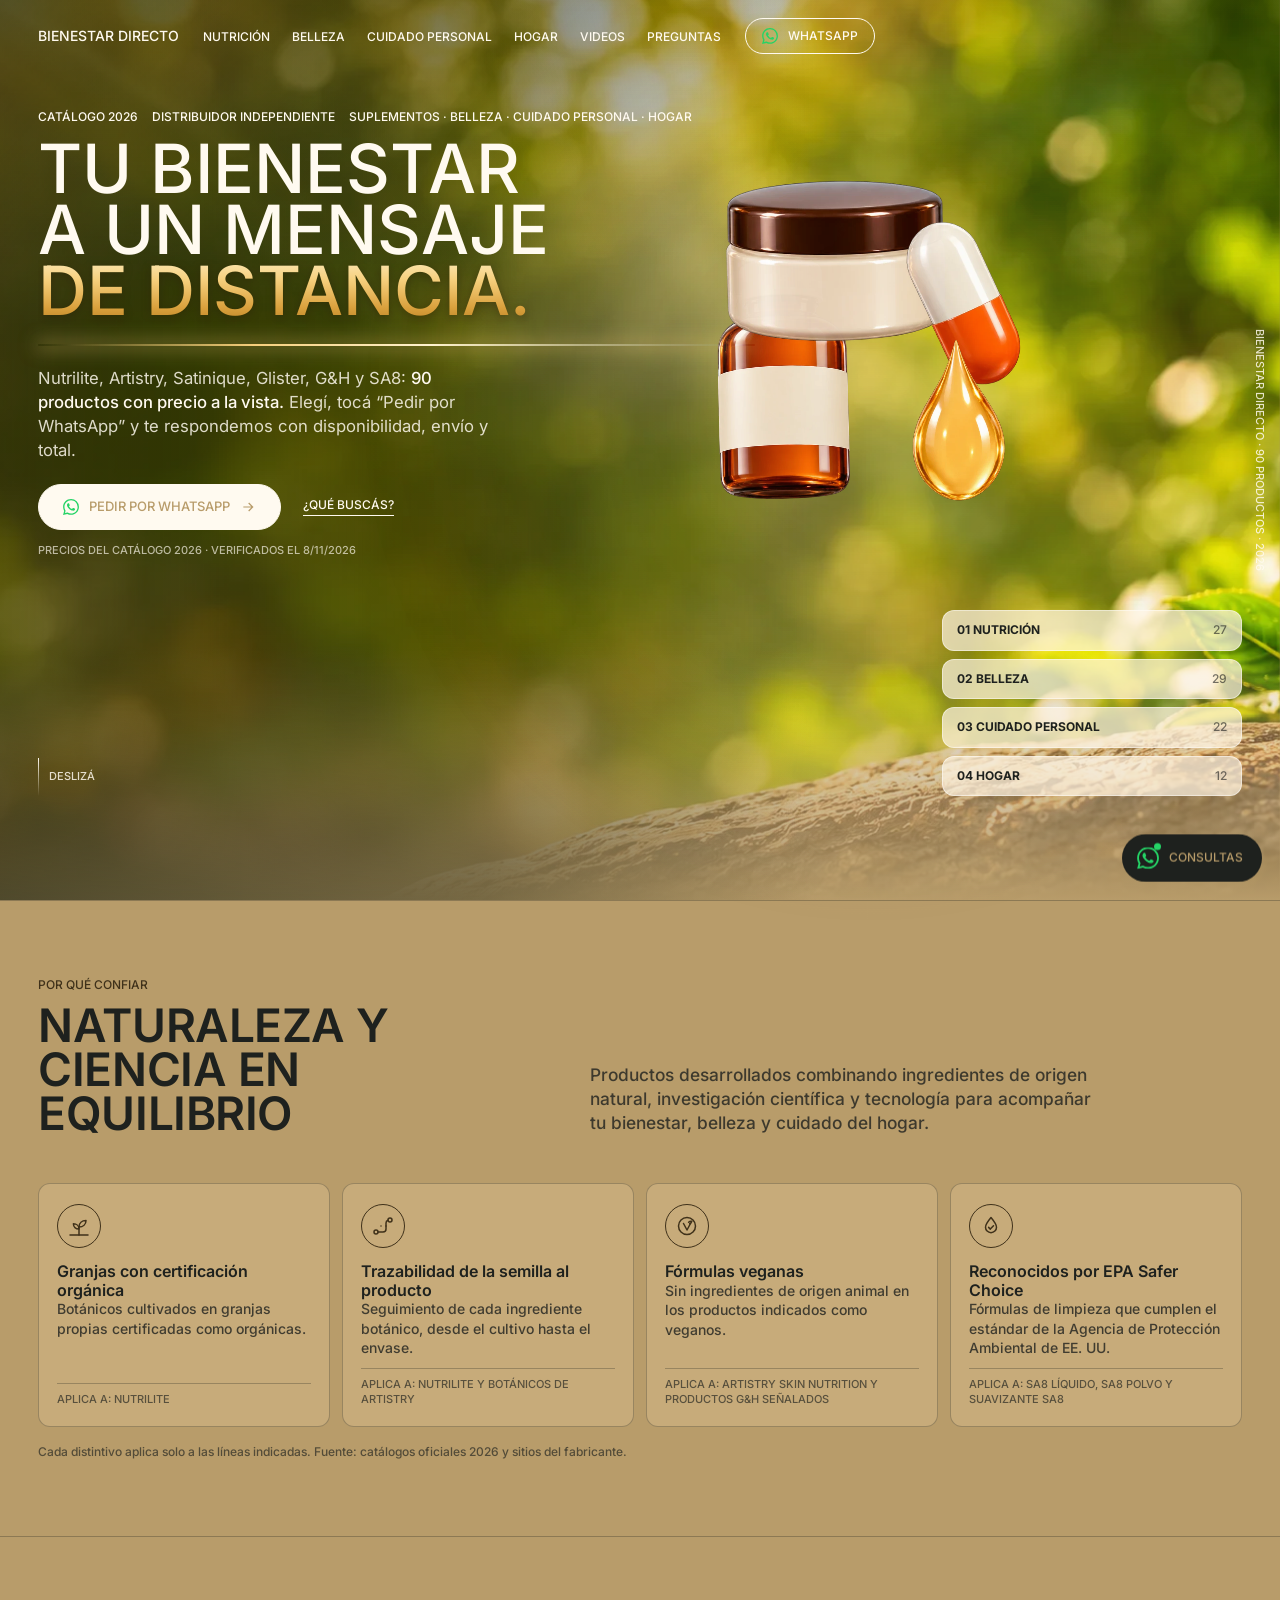
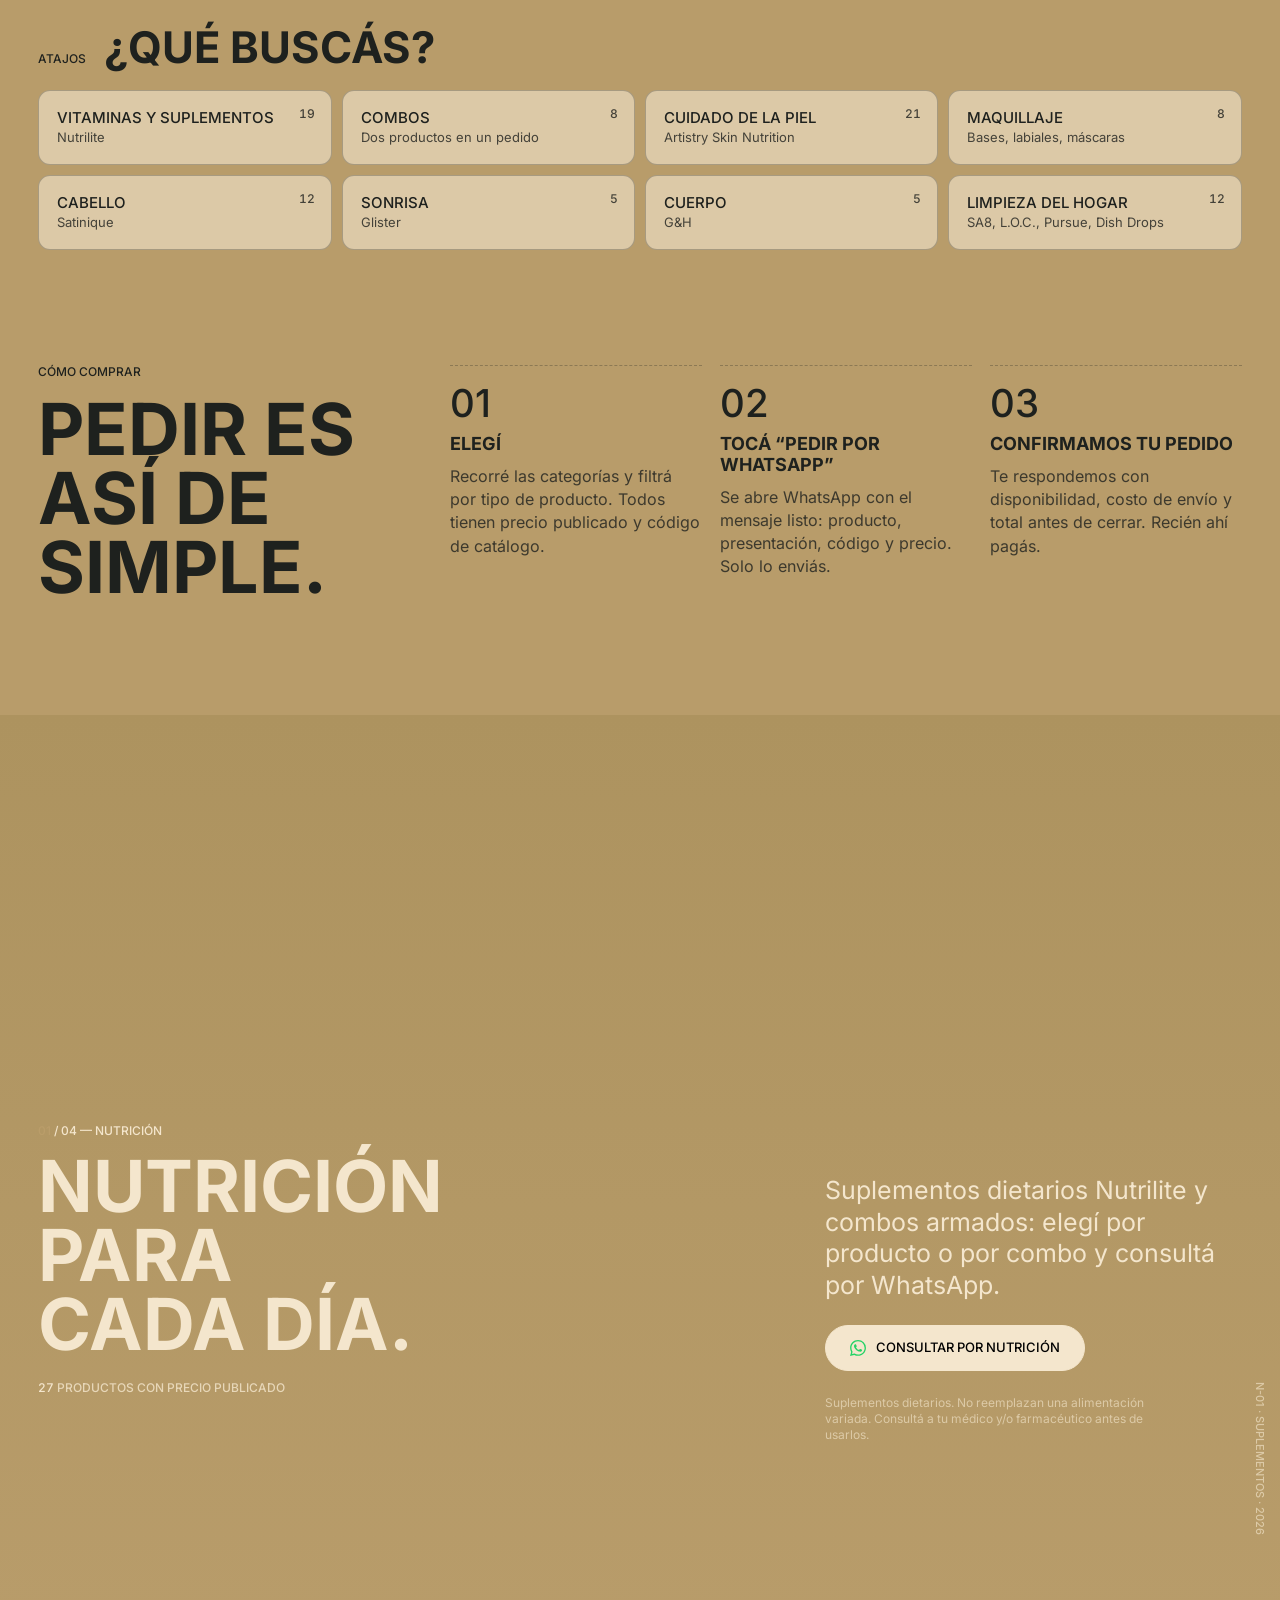
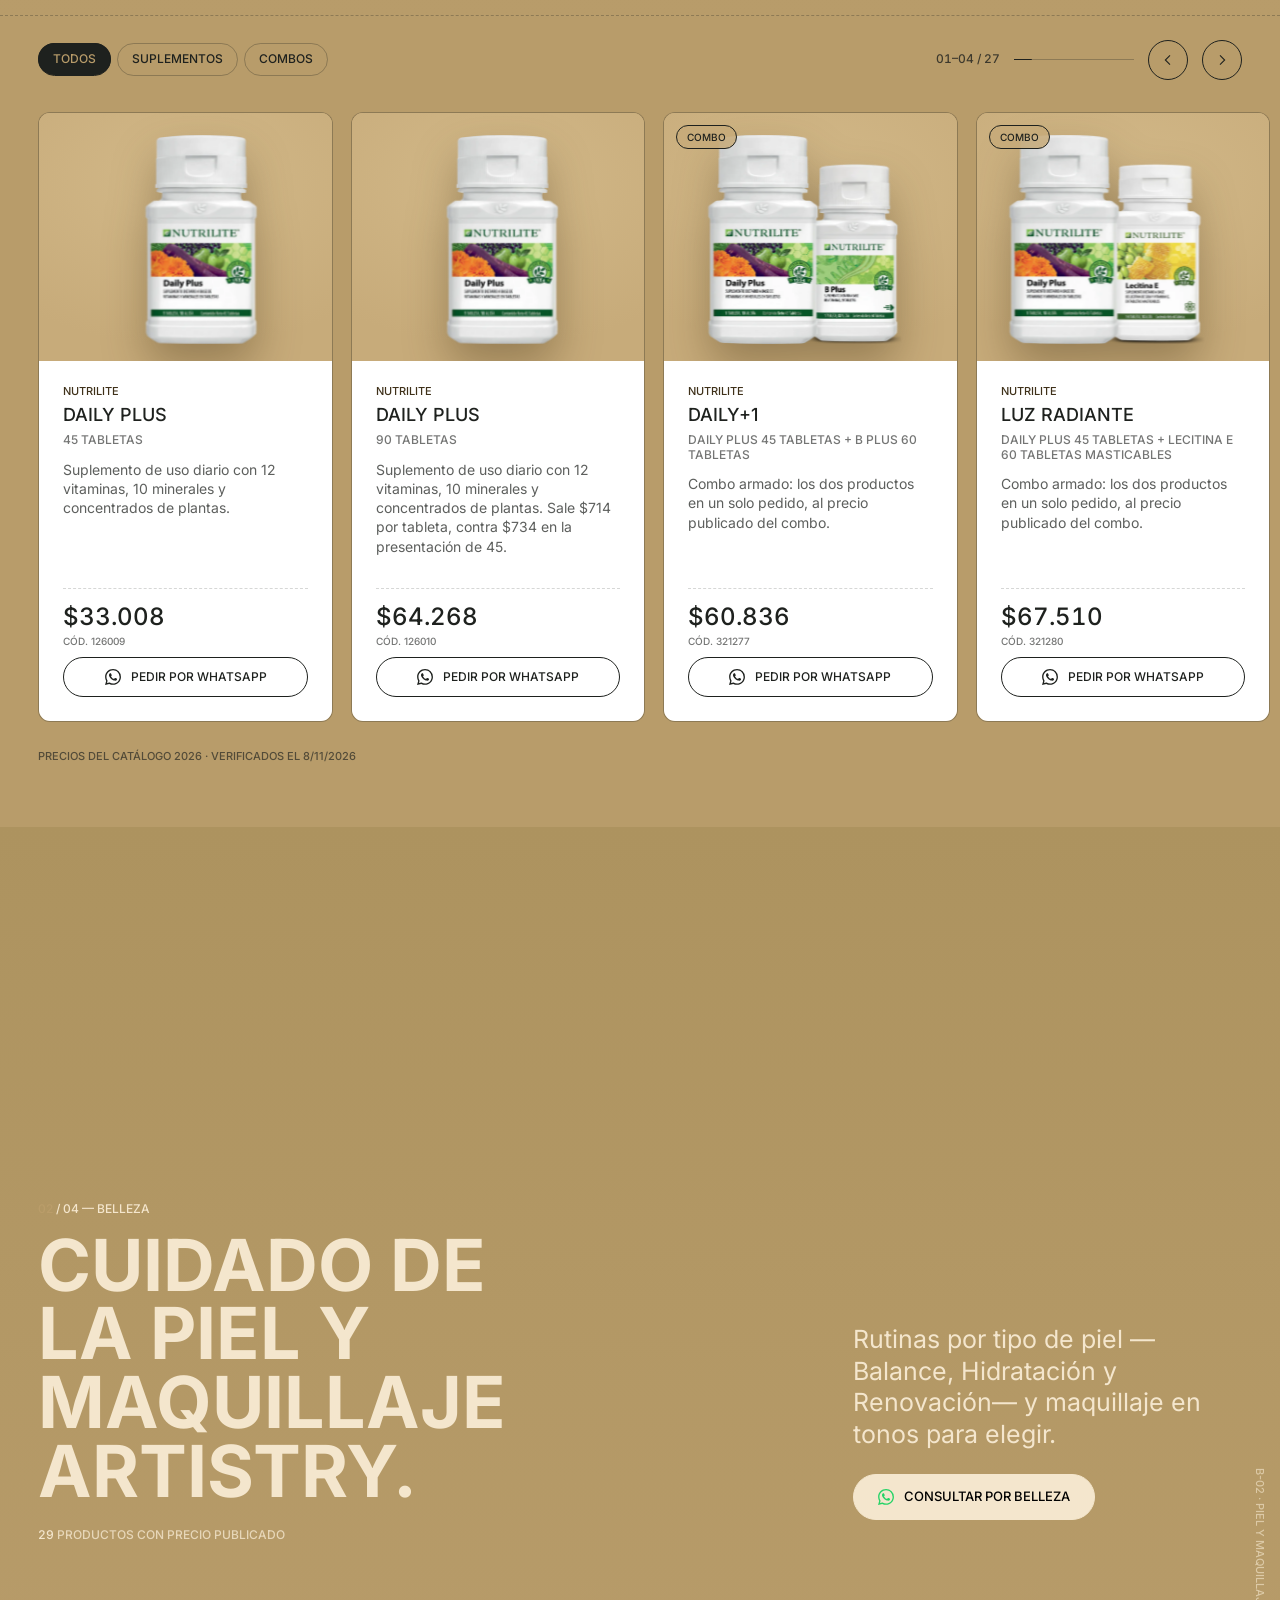
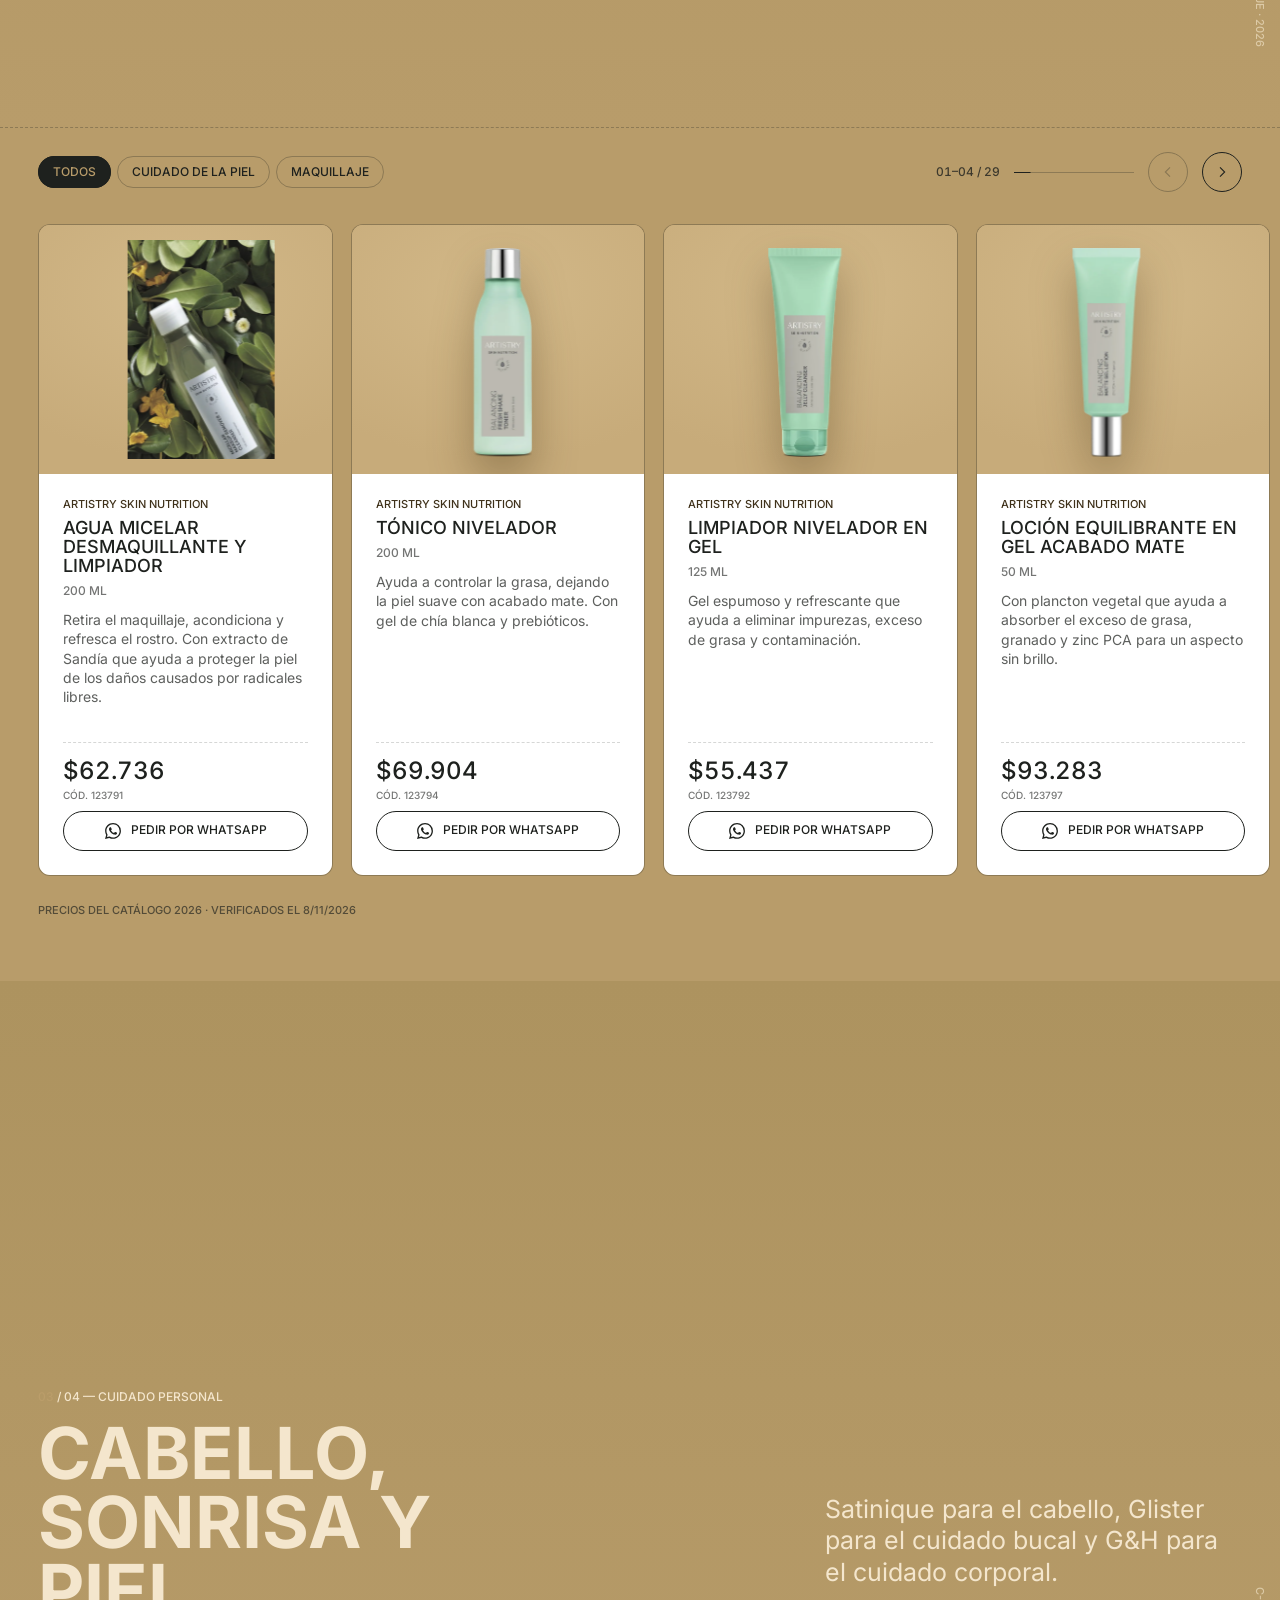
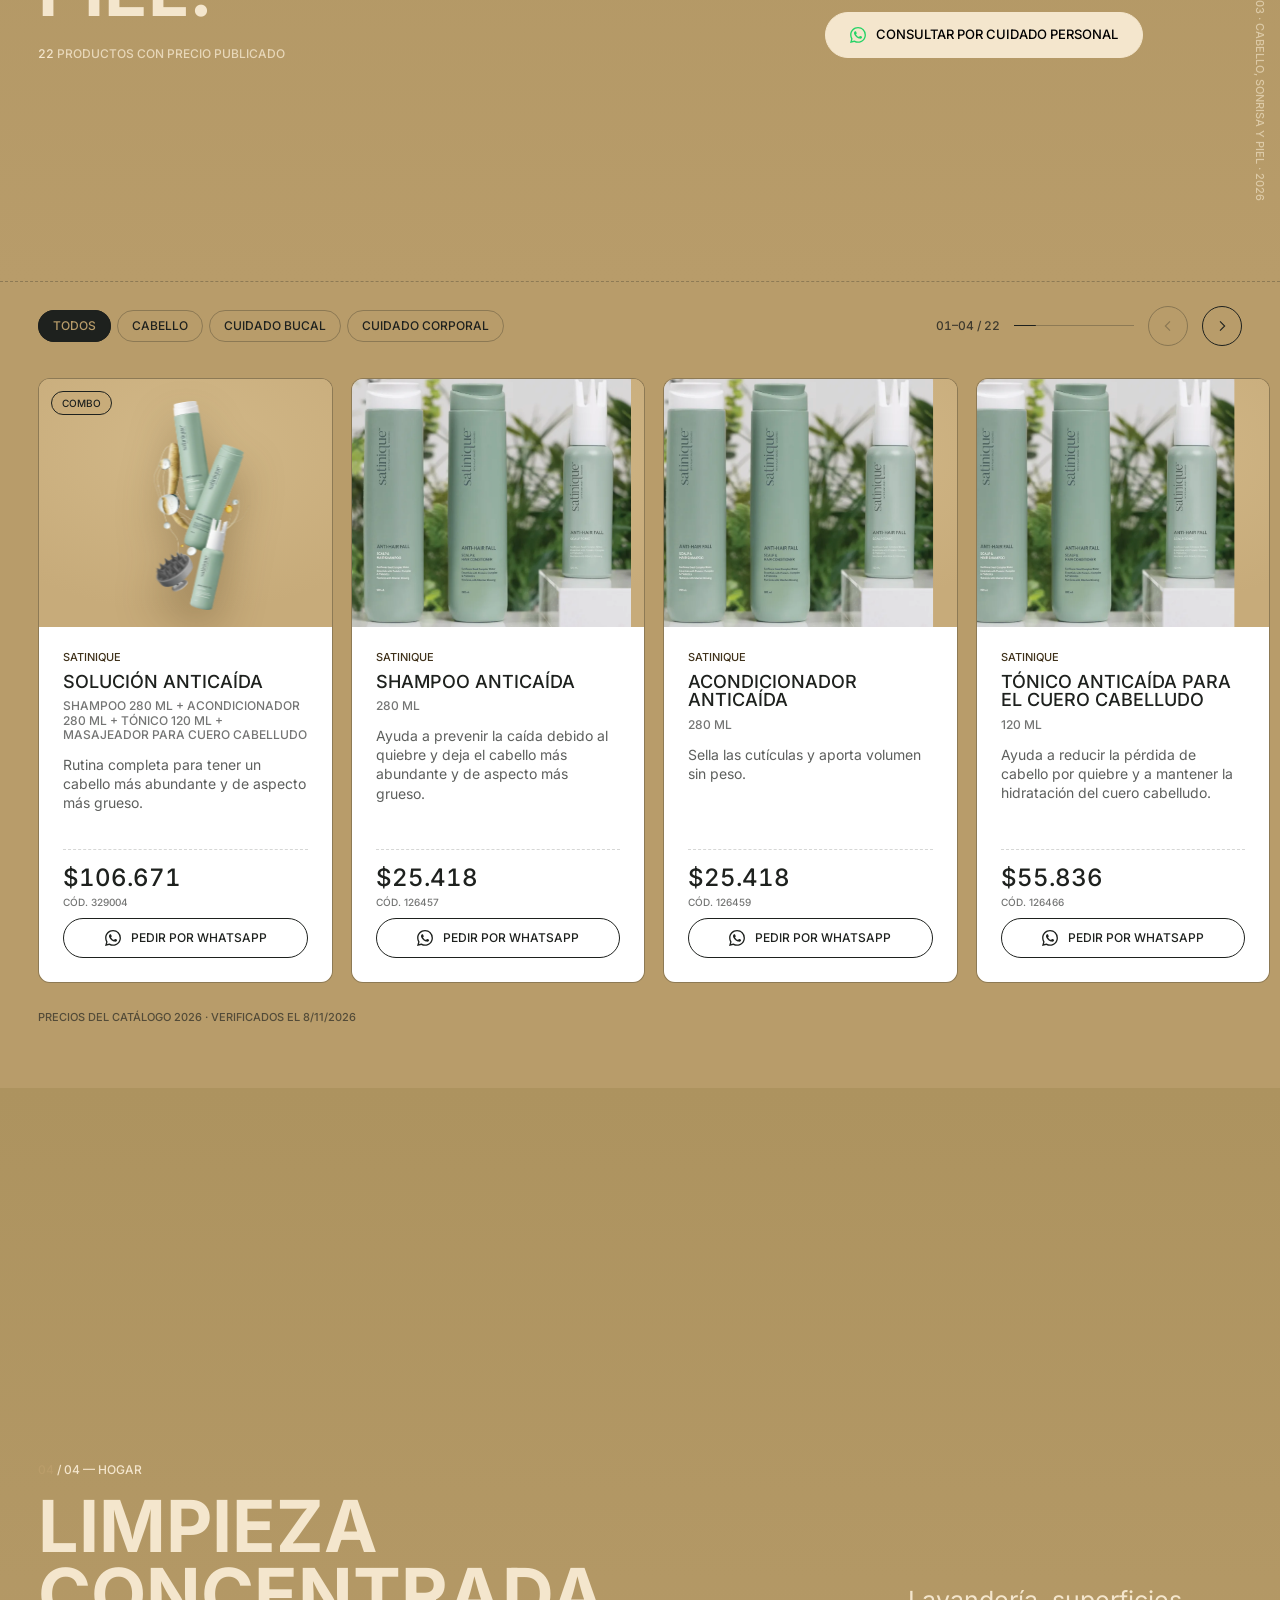
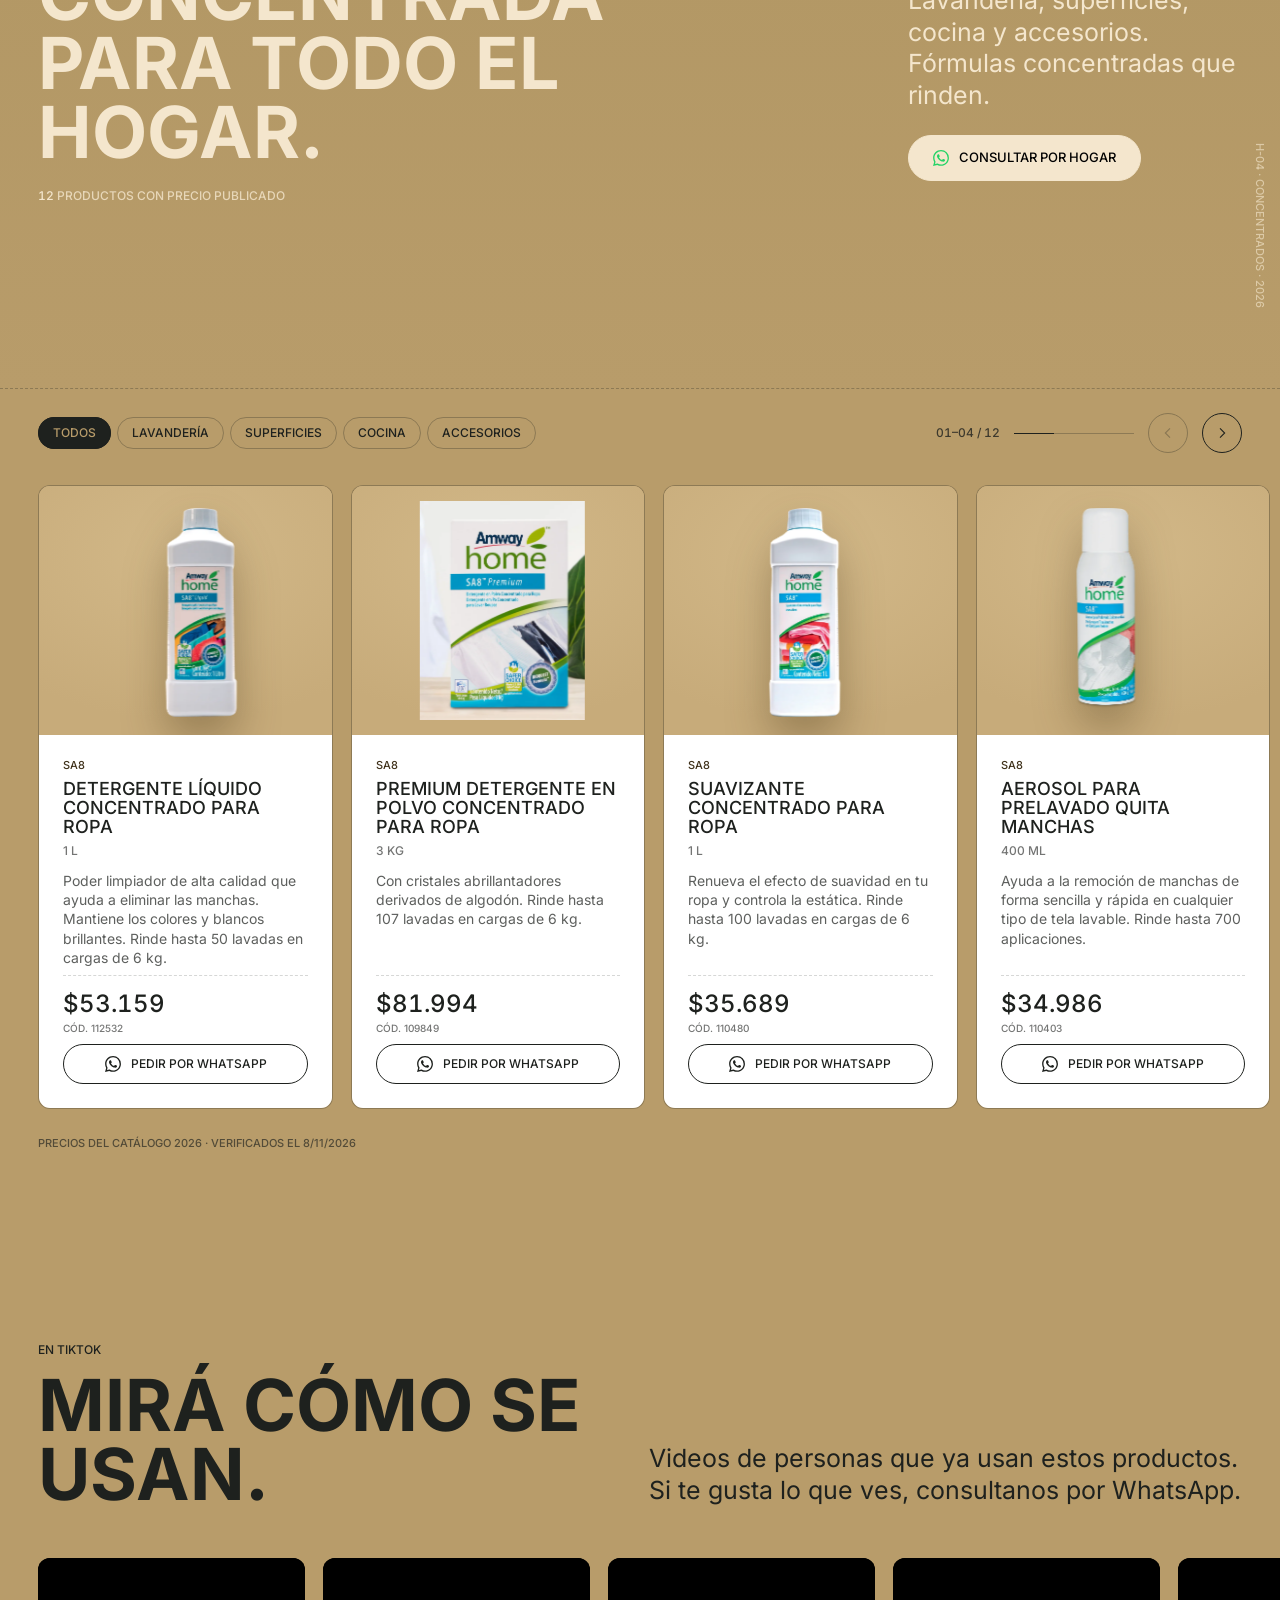
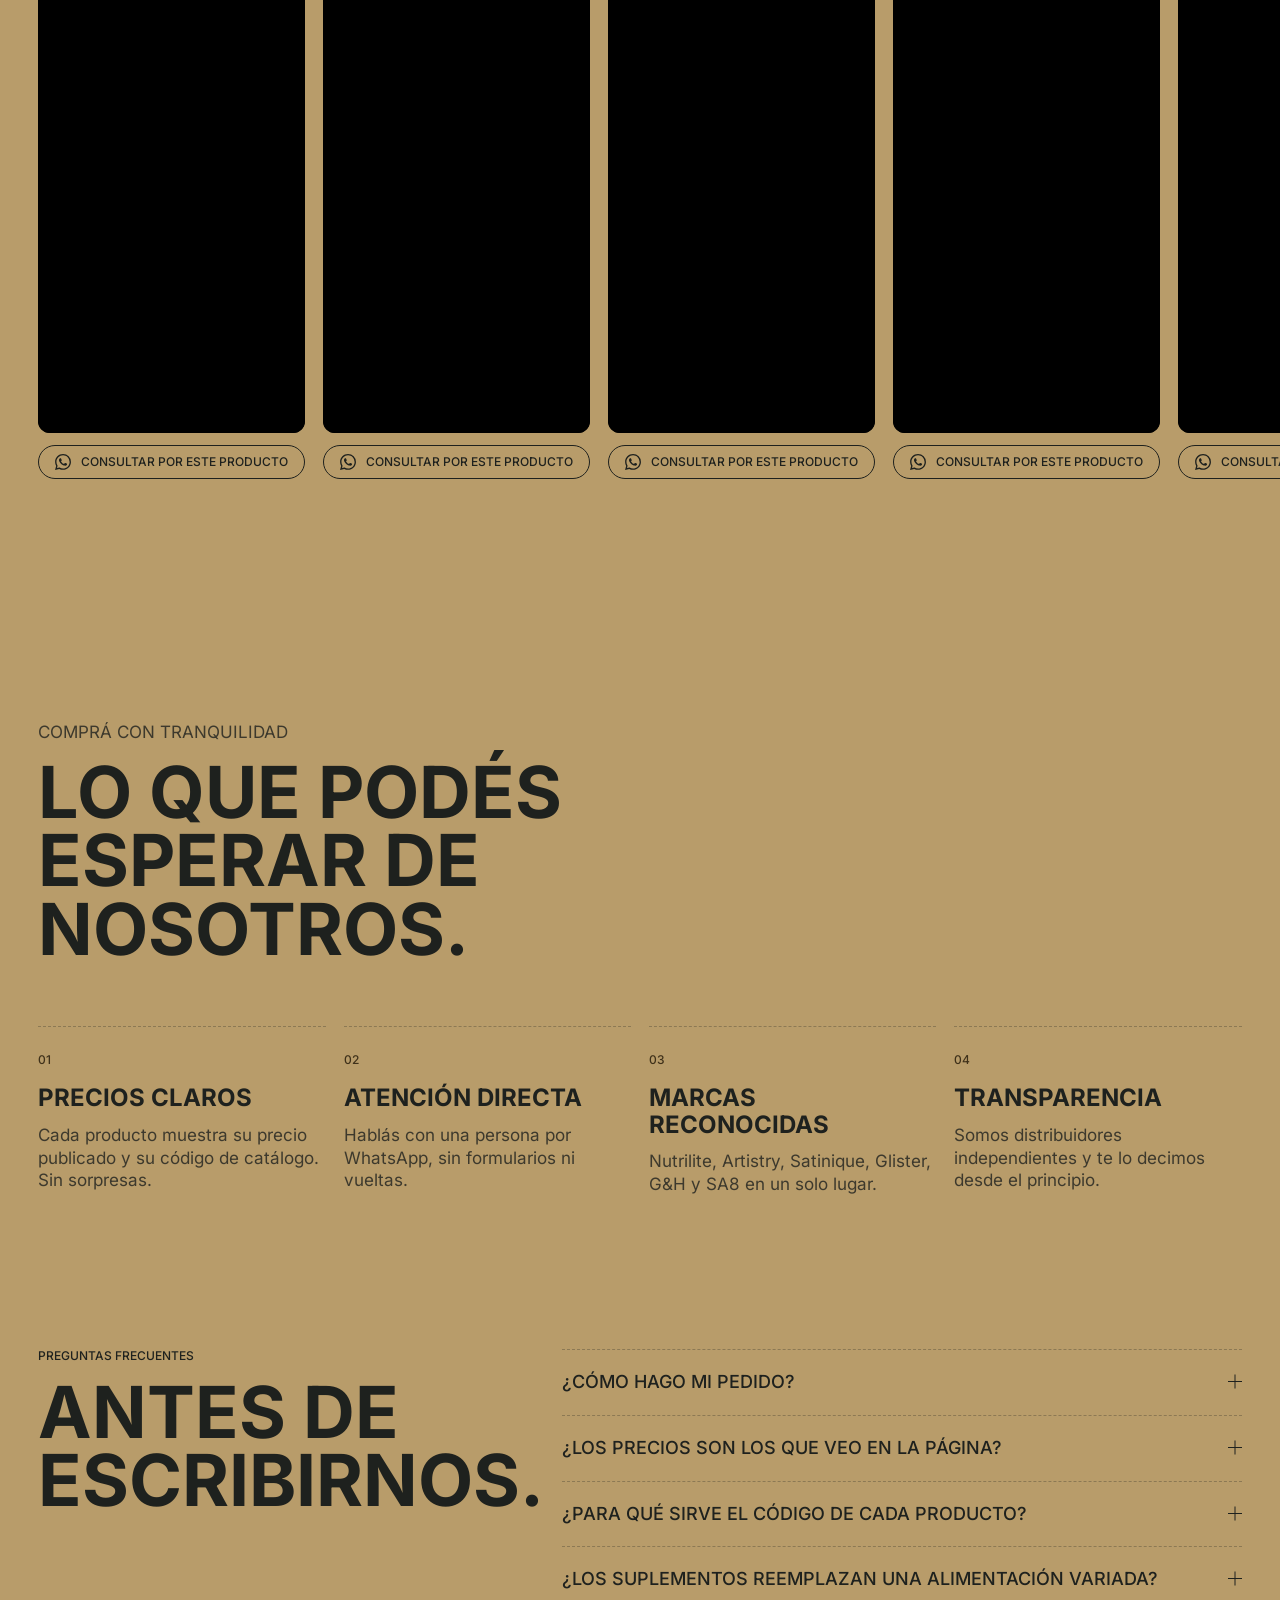
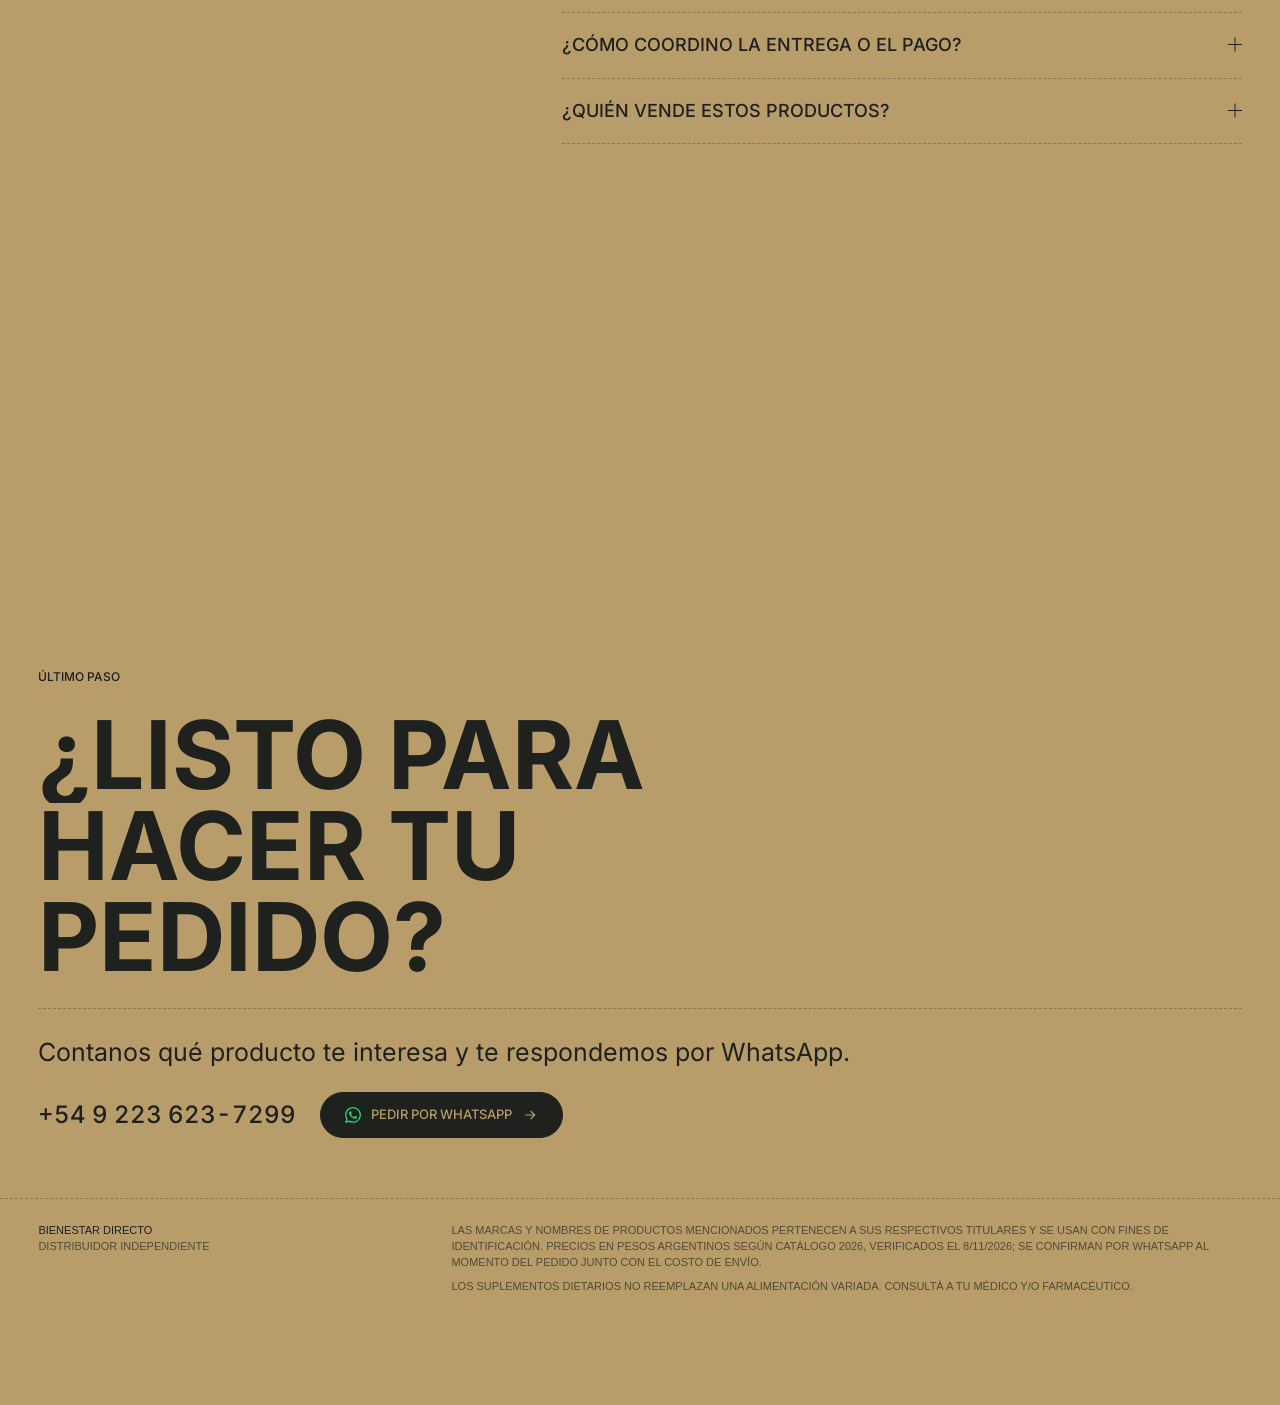
==== commit 559393c6: "Agrega bloque de confianza Naturaleza y Ciencia (distintivos verificados con alcance por línea) Co-A" ====
--- a/index.html
+++ b/index.html
@@ -43,6 +43,40 @@
 <nav class="index" aria-label="Categorías"><a href="#nutricion" class="m-fade"><b>01 Nutrición</b><span>27</span></a><a href="#belleza" class="m-fade"><b>02 Belleza</b><span>29</span></a><a href="#cuidado-personal" class="m-fade"><b>03 Cuidado Personal</b><span>22</span></a><a href="#hogar" class="m-fade"><b>04 Hogar</b><span>12</span></a></nav>
 </div>
 <span class="vert m-fade" aria-hidden="true">Bienestar Directo · 90 productos · 2026</span>
+</section>
+
+<section class="nc" id="naturaleza-ciencia" aria-labelledby="nc-title">
+  <div class="nc-head" data-in>
+    <div><p class="label">Por qué confiar</p><h2 id="nc-title">Naturaleza y ciencia en equilibrio</h2></div>
+    <p class="nc-lead">Productos desarrollados combinando ingredientes de origen natural, investigación científica y tecnología para acompañar tu bienestar, belleza y cuidado del hogar.</p>
+  </div>
+  <ul class="nc-list">
+    <li class="nc-item" data-in>
+      <span class="nc-ico" aria-hidden="true"><svg viewBox="0 0 24 24" fill="none" stroke="currentColor" stroke-width="1.5" stroke-linecap="round" stroke-linejoin="round"><path d="M12 21v-8"/><path d="M12 13c0-4 3-6.5 7-6.5 0 4-3 6.5-7 6.5Z"/><path d="M12 15c0-3.2-2.4-5.2-5.6-5.2 0 3.2 2.4 5.2 5.6 5.2Z"/><path d="M3 21h18"/></svg></span>
+      <div class="nc-txt"><h3>Granjas con certificación orgánica</h3>
+      <p>Botánicos cultivados en granjas propias certificadas como orgánicas.</p></div>
+      <p class="nc-scope">Aplica a: Nutrilite</p>
+    </li>
+    <li class="nc-item" data-in>
+      <span class="nc-ico" aria-hidden="true"><svg viewBox="0 0 24 24" fill="none" stroke="currentColor" stroke-width="1.5" stroke-linecap="round" stroke-linejoin="round"><circle cx="5" cy="18" r="2"/><circle cx="19" cy="6" r="2"/><path d="M7 18h5a3 3 0 0 0 3-3V9a3 3 0 0 1 2-2.8"/><path d="M10 12h.01M15 12h.01"/></svg></span>
+      <div class="nc-txt"><h3>Trazabilidad de la semilla al producto</h3>
+      <p>Seguimiento de cada ingrediente botánico, desde el cultivo hasta el envase.</p></div>
+      <p class="nc-scope">Aplica a: Nutrilite y botánicos de Artistry</p>
+    </li>
+    <li class="nc-item" data-in>
+      <span class="nc-ico" aria-hidden="true"><svg viewBox="0 0 24 24" fill="none" stroke="currentColor" stroke-width="1.5" stroke-linecap="round" stroke-linejoin="round"><circle cx="12" cy="12" r="8.5"/><path d="M8.5 9.5 12 16l3.5-6.5"/><path d="M13.6 8.2c1-.9 2.2-1.1 3.2-.9-.2 1-.9 2-2.1 2.4"/></svg></span>
+      <div class="nc-txt"><h3>Fórmulas veganas</h3>
+      <p>Sin ingredientes de origen animal en los productos indicados como veganos.</p></div>
+      <p class="nc-scope">Aplica a: Artistry Skin Nutrition y productos G&amp;H señalados</p>
+    </li>
+    <li class="nc-item" data-in>
+      <span class="nc-ico" aria-hidden="true"><svg viewBox="0 0 24 24" fill="none" stroke="currentColor" stroke-width="1.5" stroke-linecap="round" stroke-linejoin="round"><path d="M12 3.5c3 3.6 5.5 6.6 5.5 9.7a5.5 5.5 0 0 1-11 0c0-3.1 2.5-6.1 5.5-9.7Z"/><path d="m9.6 13.4 1.7 1.7 3.2-3.4"/></svg></span>
+      <div class="nc-txt"><h3>Reconocidos por EPA Safer Choice</h3>
+      <p>Fórmulas de limpieza que cumplen el estándar de la Agencia de Protección Ambiental de EE.&nbsp;UU.</p></div>
+      <p class="nc-scope">Aplica a: SA8 Líquido, SA8 Polvo y Suavizante SA8</p>
+    </li>
+  </ul>
+  <p class="nc-note" data-in>Cada distintivo aplica solo a las líneas indicadas. Fuente: catálogos oficiales 2026 y sitios del fabricante.</p>
 </section>
 
 <section class="find" id="buscar" aria-labelledby="h-find">
--- a/assets/style.css
+++ b/assets/style.css
@@ -409,3 +409,26 @@
   .badge{top:8px;left:8px;font-size:9px;padding:4px 8px}
   .zoom-cue{display:none}
 }
+
+/* Bloque Naturaleza y Ciencia */.nc{padding:clamp(48px,6vw,84px) var(--pad);border-top:1px solid var(--line);border-bottom:1px solid var(--line)}
+.nc-head{display:grid;grid-template-columns:minmax(0,1fr) minmax(0,1.3fr);gap:clamp(18px,4vw,60px);align-items:end;margin-bottom:clamp(28px,4vw,48px)}
+.nc .label{font-size:12px;text-transform:uppercase;color:var(--accent);margin:0 0 12px}
+.nc h2{margin:0;font-size:clamp(28px,3.6vw,52px);line-height:.95;font-weight:600;text-transform:uppercase;letter-spacing:-.01em}
+.nc-lead{margin:0;font-size:clamp(16px,1.35vw,20px);line-height:1.4;color:var(--fg-70);max-width:46ch}
+.nc-list{list-style:none;margin:0;padding:0;display:grid;grid-template-columns:repeat(4,minmax(0,1fr));gap:12px}
+.nc-item{background:var(--surface);border:1px solid var(--line);border-radius:12px;padding:20px 18px 18px;display:flex;flex-direction:column;gap:10px}
+.nc-ico{width:44px;height:44px;border-radius:50%;border:1px solid var(--accent);display:grid;place-items:center;color:var(--accent)}
+.nc-ico svg{width:24px;height:24px}
+.nc-item h3{margin:4px 0 0;font-size:16px;line-height:1.15;font-weight:600}
+.nc-item p{margin:0;font-size:14px;line-height:1.4;color:var(--fg-70)}
+.nc-scope{margin-top:auto!important;padding-top:8px;border-top:1px solid var(--line);font-size:11px!important;text-transform:uppercase;color:var(--fg-50)!important}
+.nc-note{margin:18px 0 0;font-size:12px;color:var(--fg-50)}
+.nc-note a{color:inherit}
+/* animación suave */
+.nc [data-in]{opacity:0;transform:translateY(16px);transition:opacity .7s var(--ease),transform .7s var(--ease)}
+.nc.is-in [data-in]{opacity:1;transform:none}
+.nc.is-in .nc-item:nth-child(2){transition-delay:.08s}.nc.is-in .nc-item:nth-child(3){transition-delay:.16s}.nc.is-in .nc-item:nth-child(4){transition-delay:.24s}
+@media (prefers-reduced-motion:reduce){.nc [data-in]{opacity:1;transform:none;transition:none}}
+@media (max-width:900px){.nc-list{grid-template-columns:repeat(2,minmax(0,1fr))}.nc-head{grid-template-columns:1fr;align-items:start}}
+@media (max-width:520px){.nc-list{grid-template-columns:1fr}.nc-item{flex-direction:row;flex-wrap:wrap;align-items:flex-start;gap:6px 14px}
+ .nc-ico{flex:0 0 40px;width:40px;height:40px}.nc-txt{flex:1 1 0;min-width:0}.nc-scope{flex-basis:100%}}
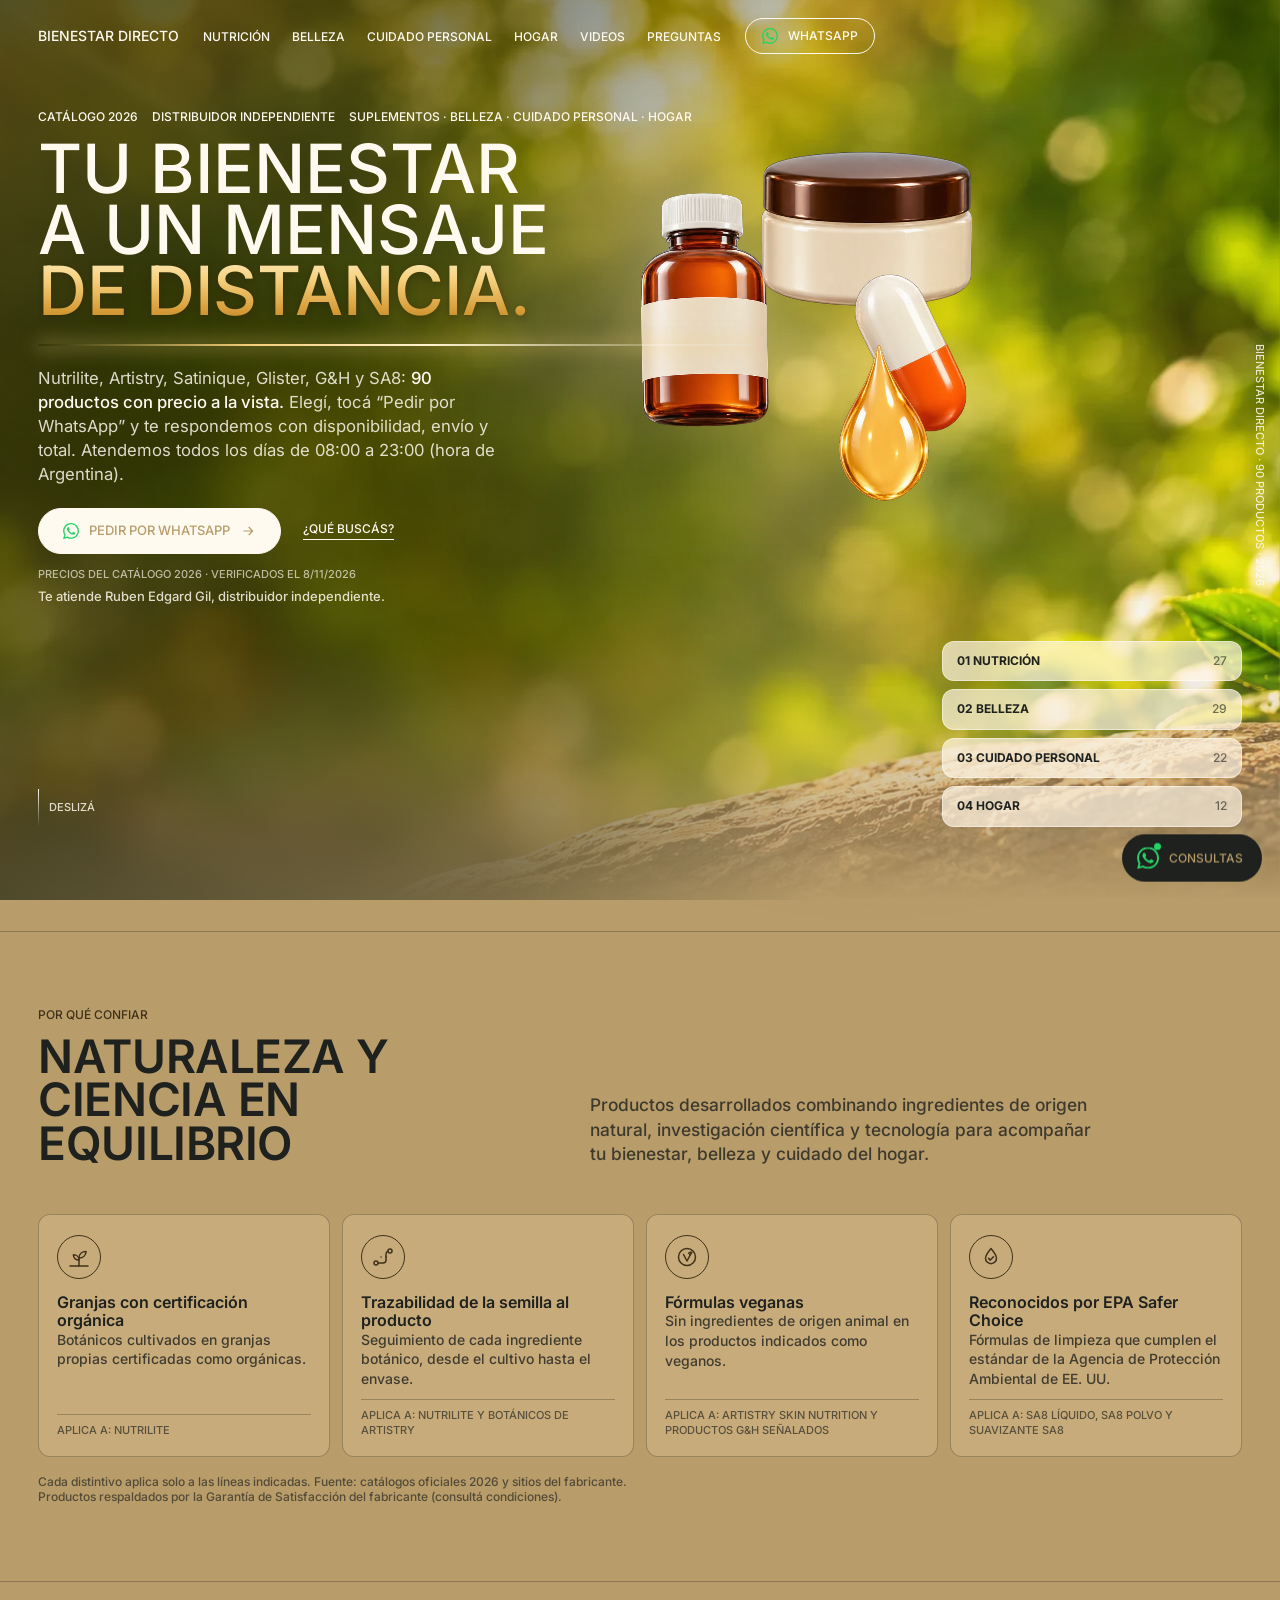
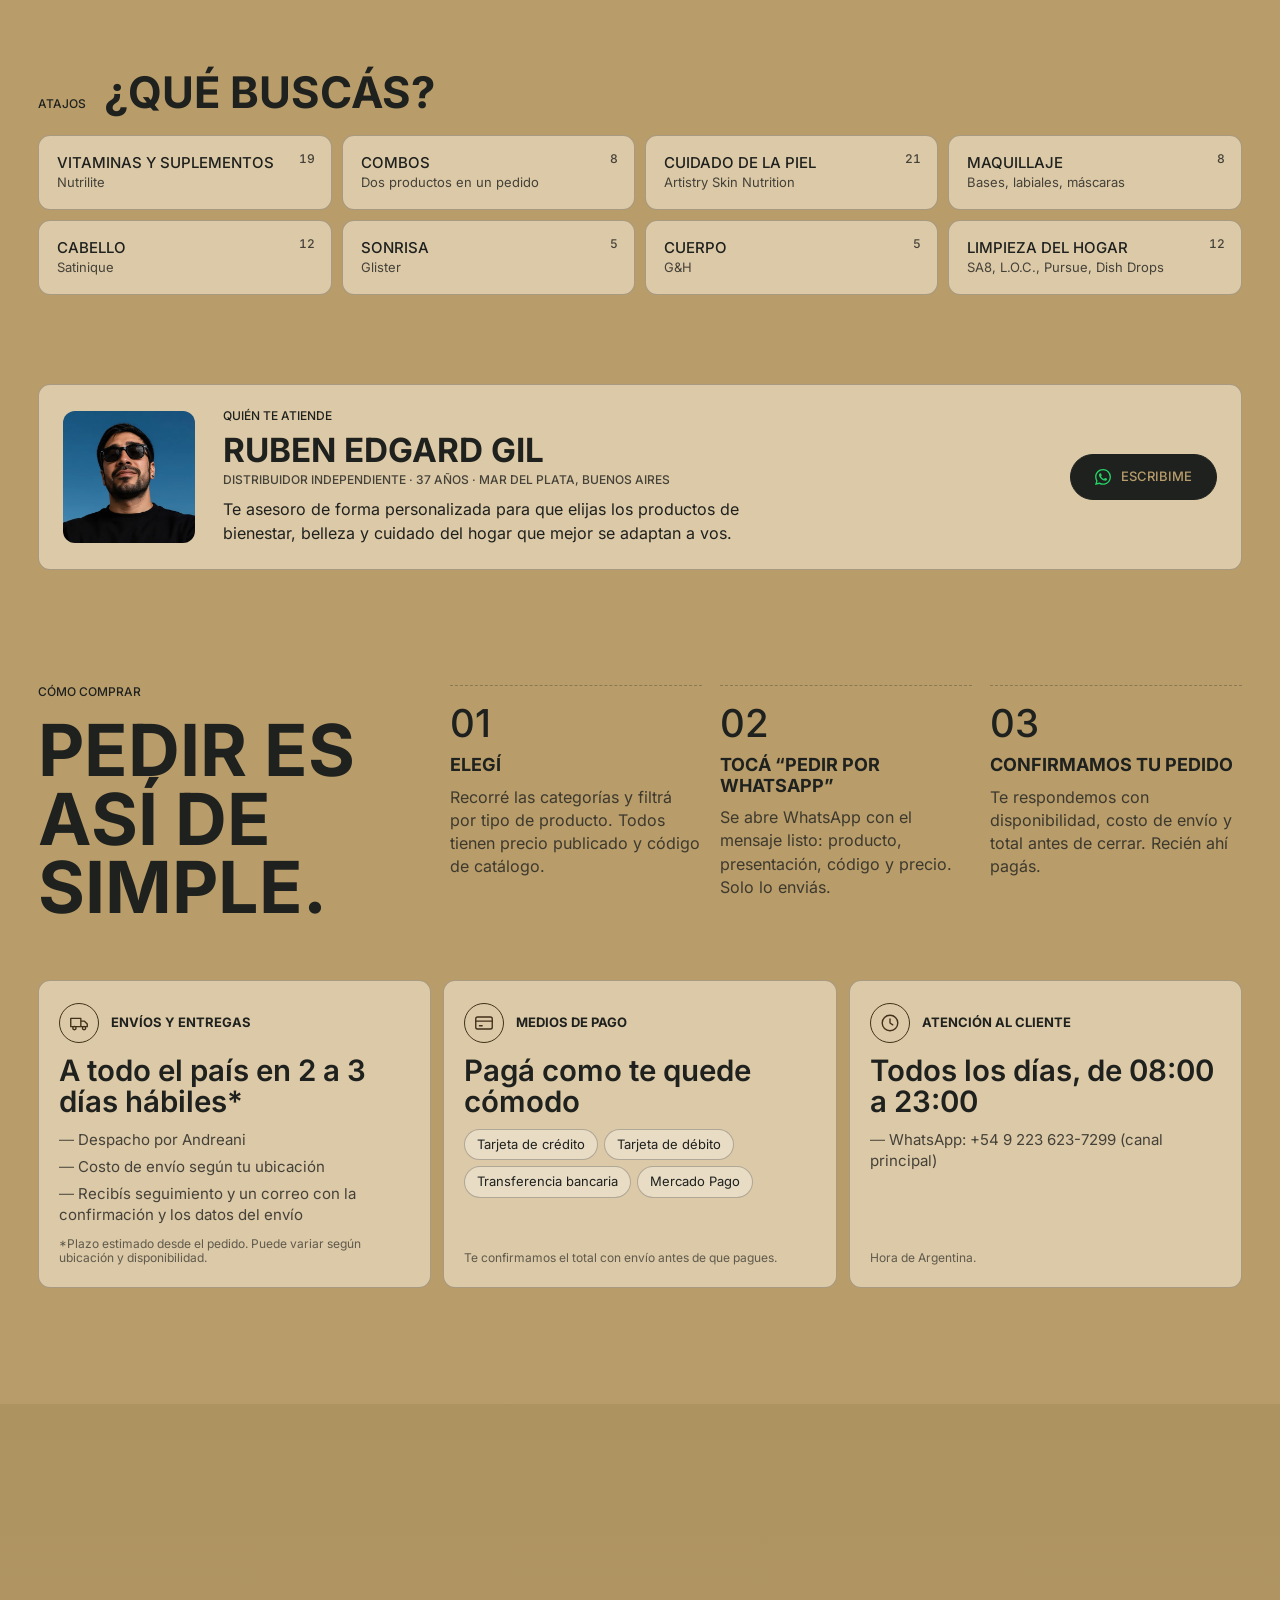
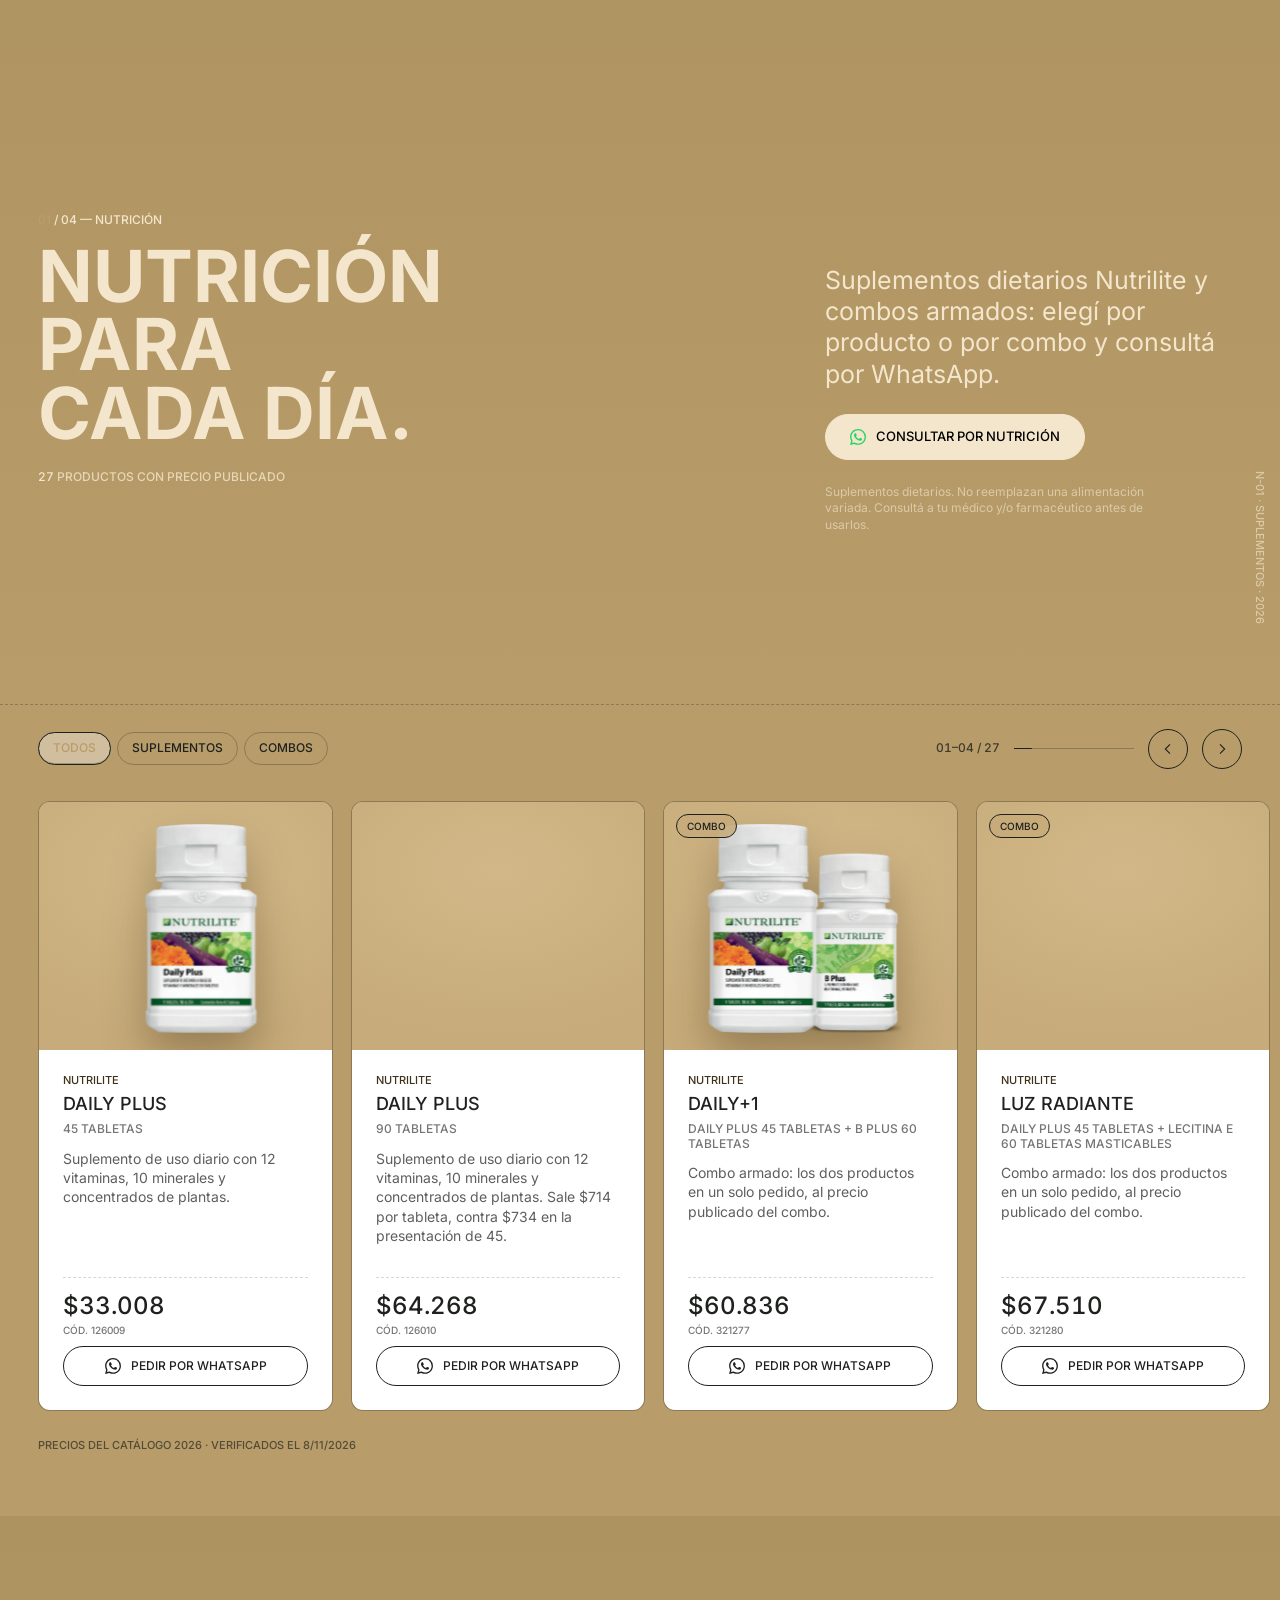
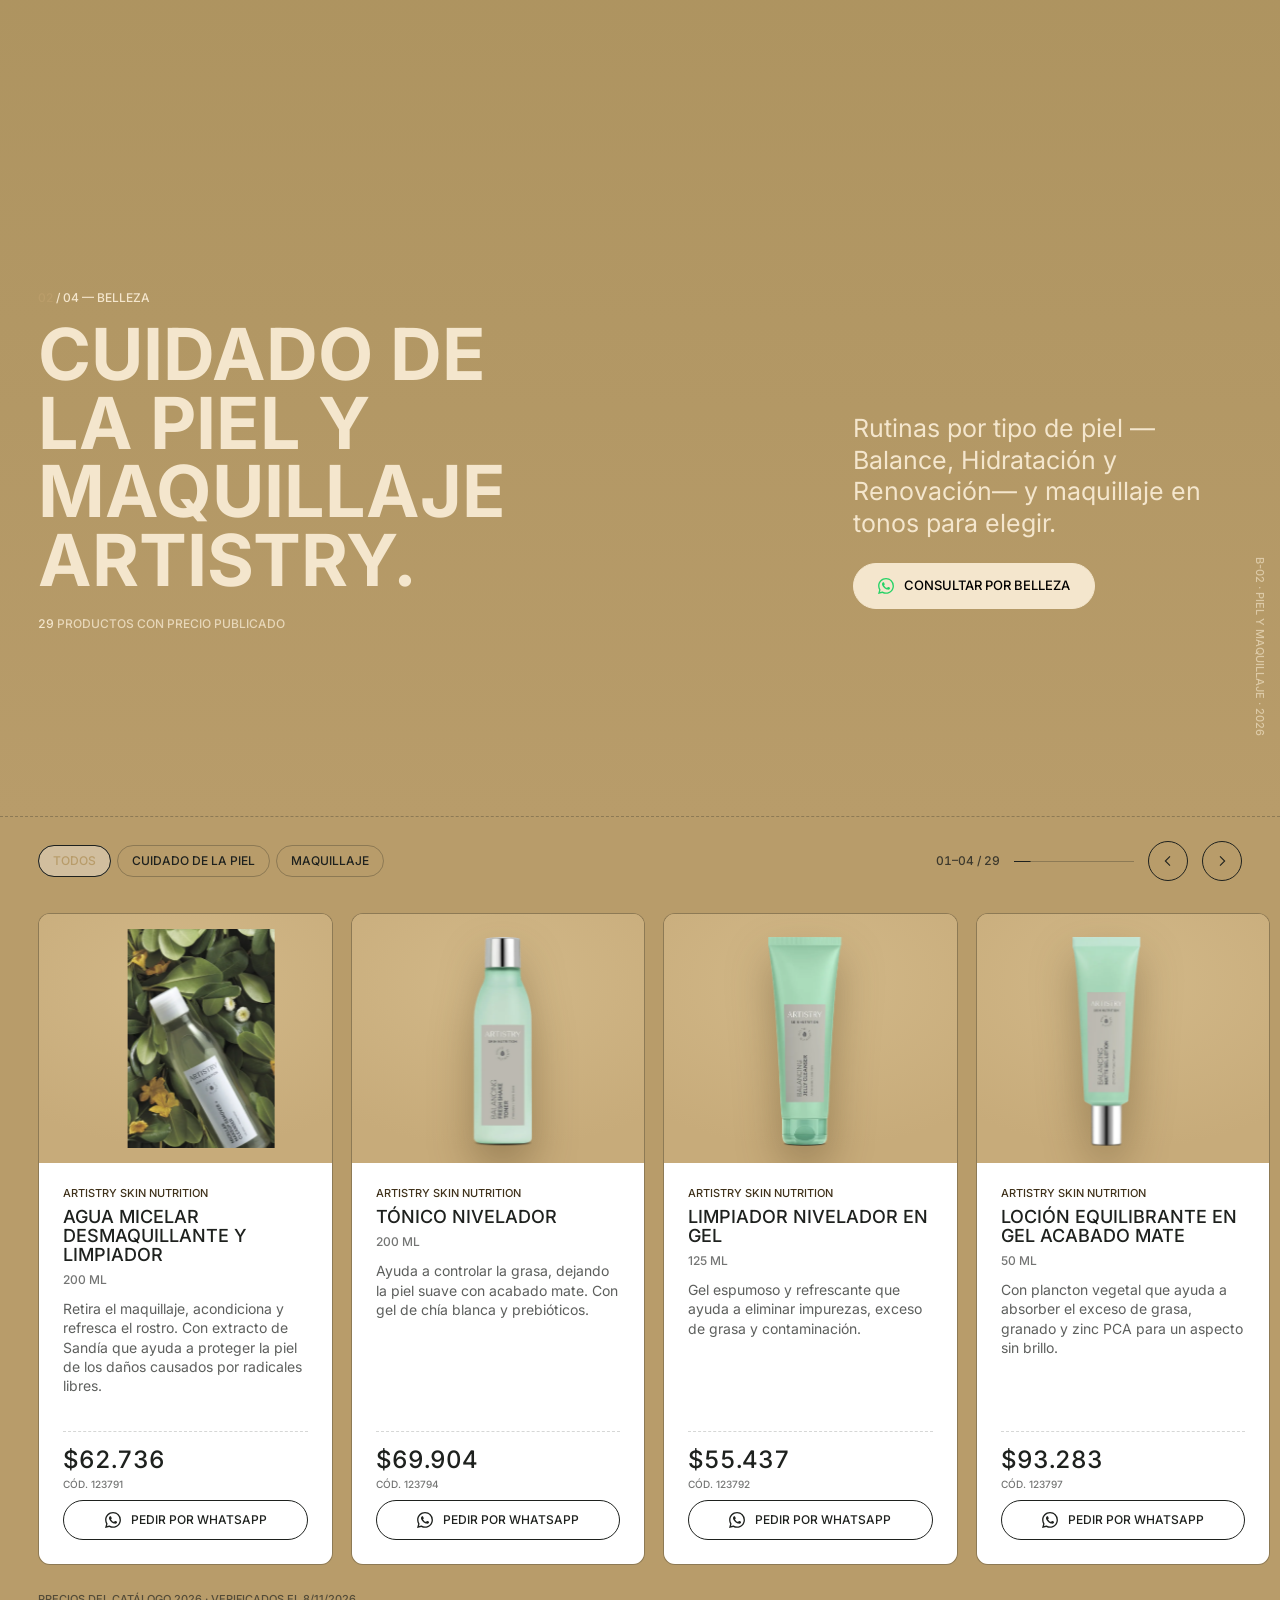
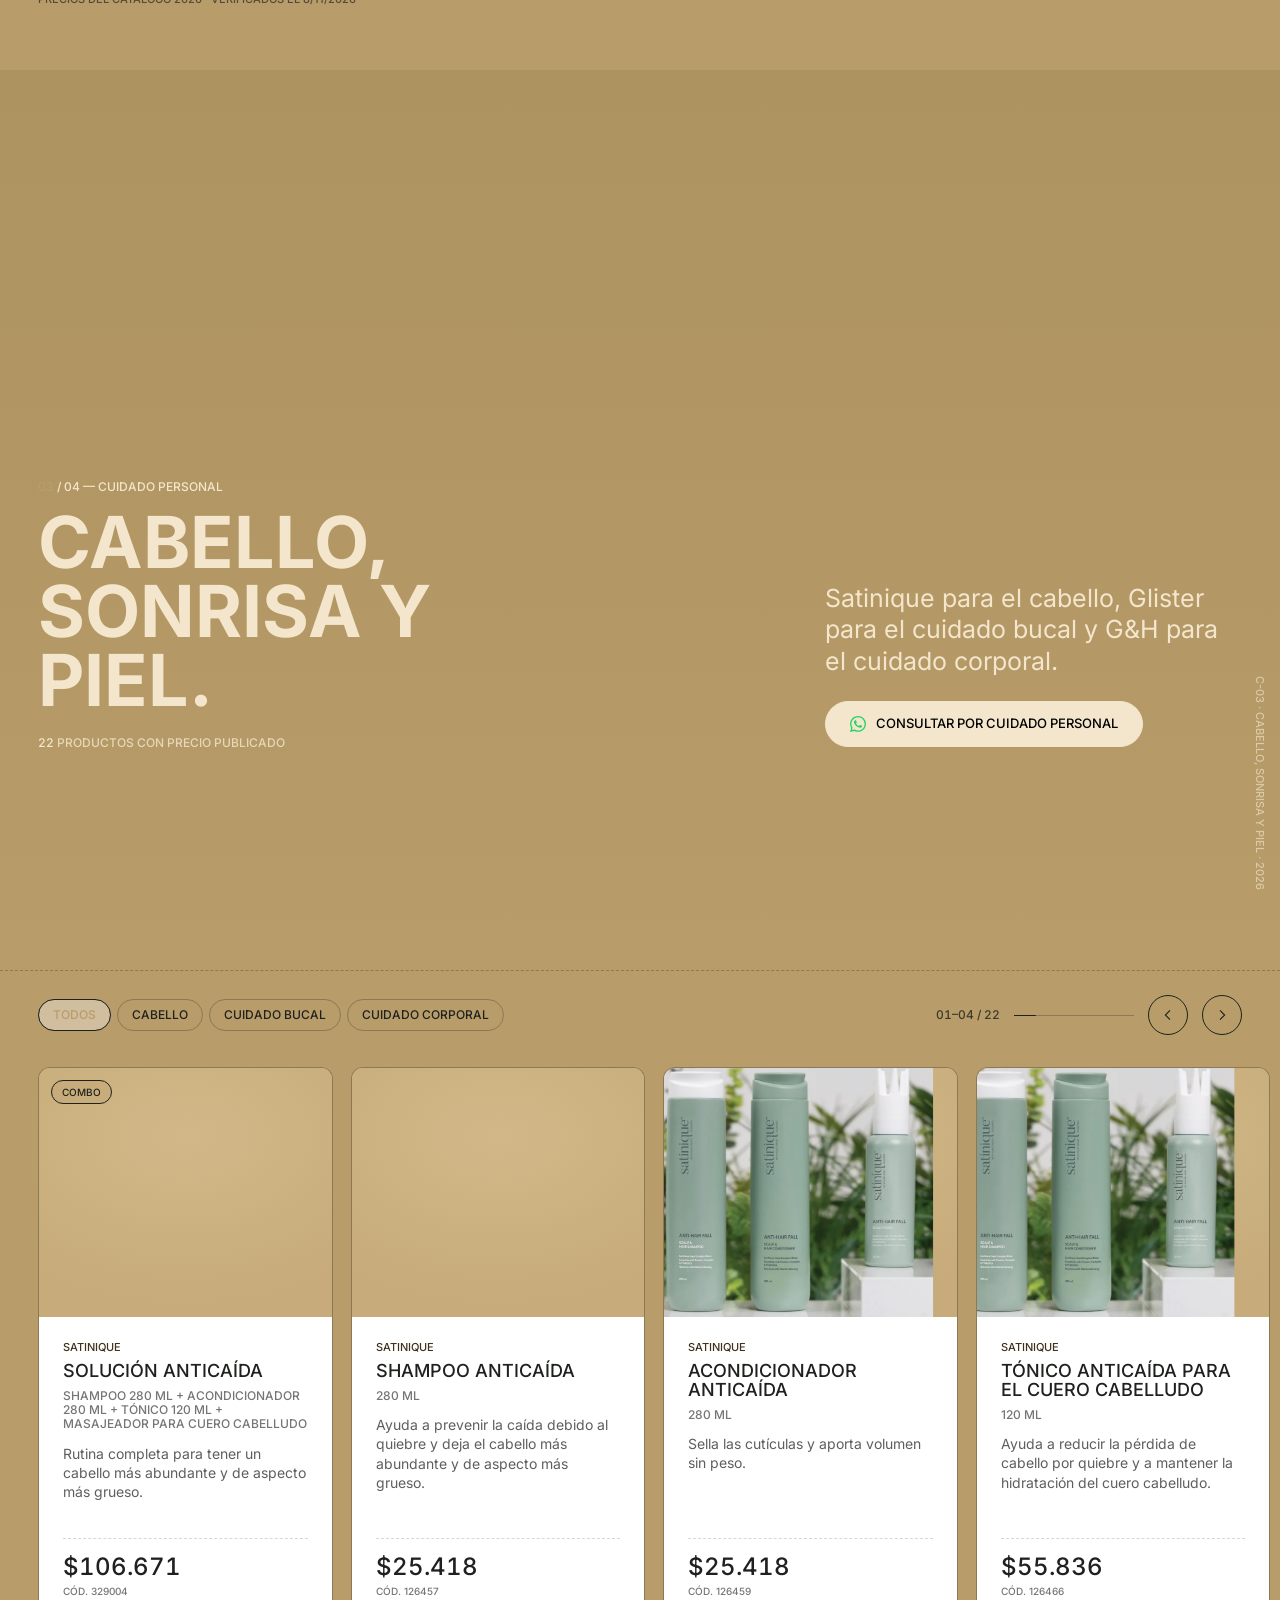
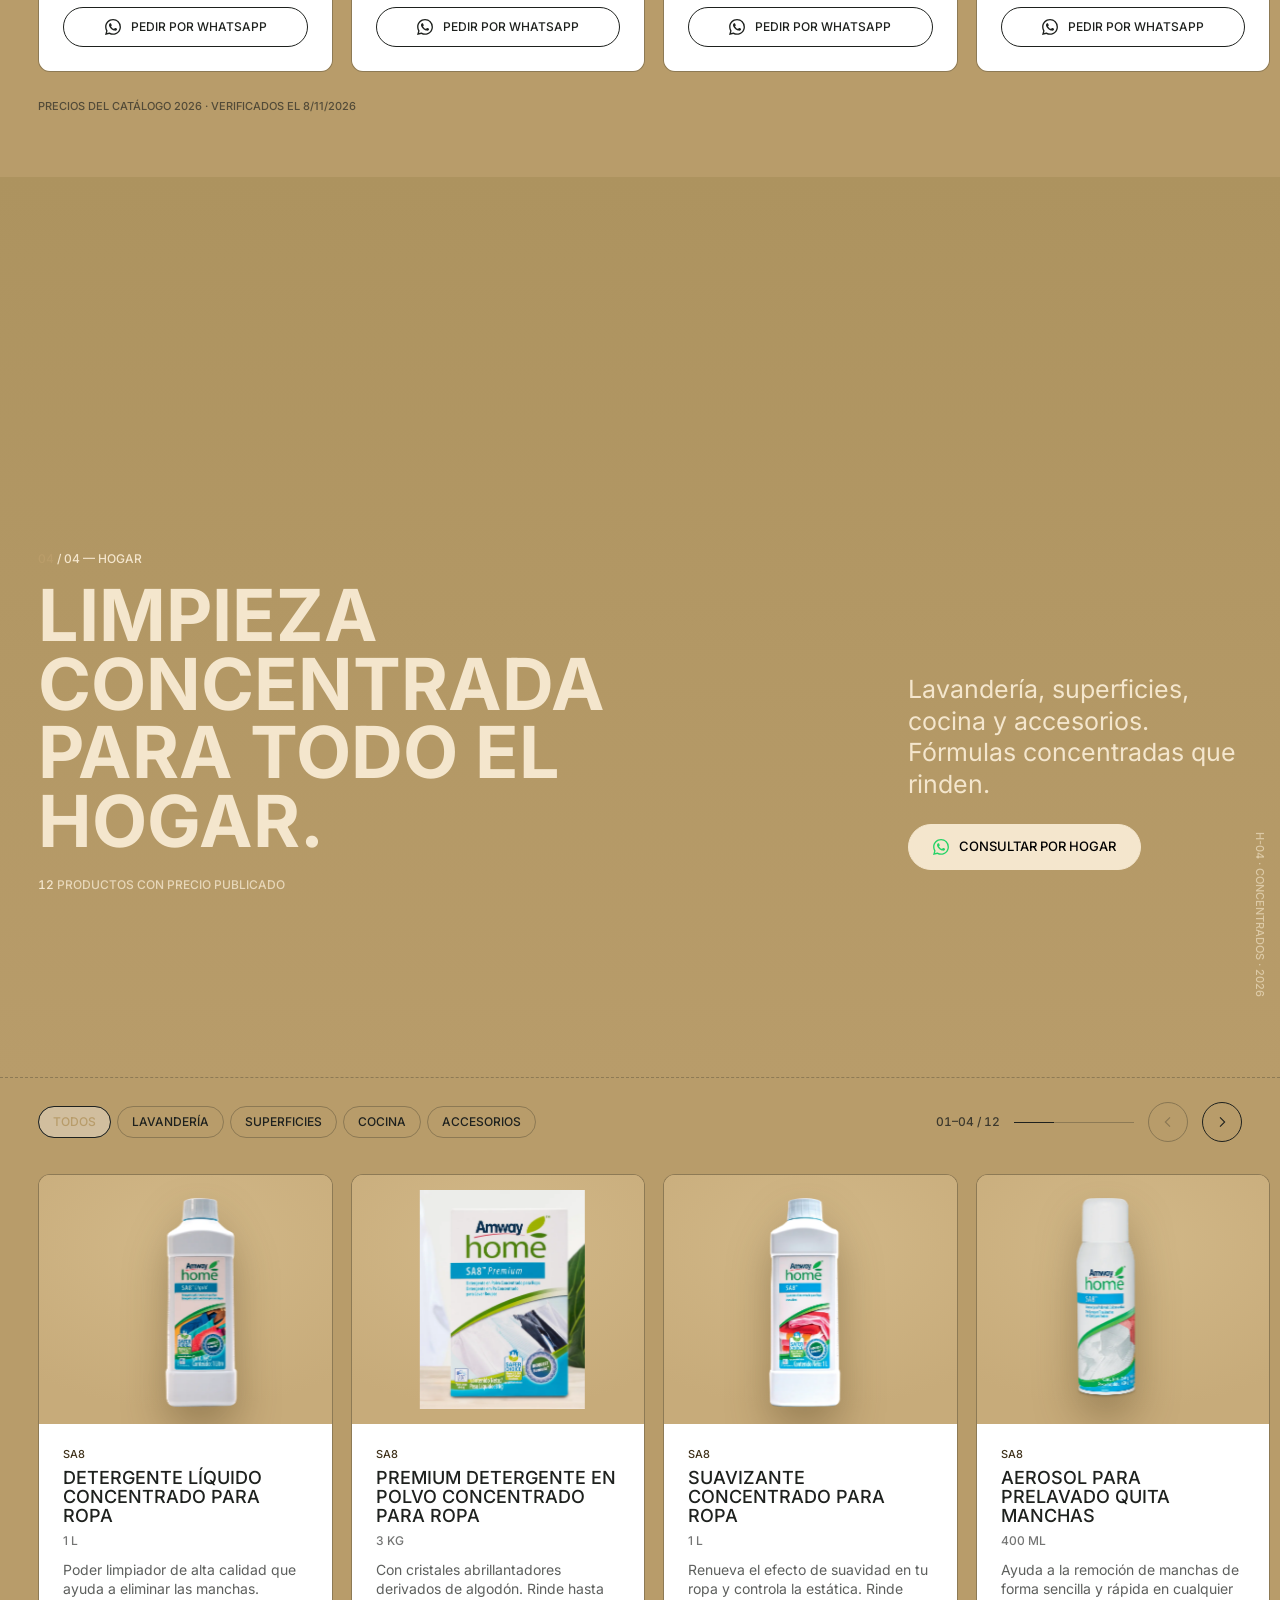
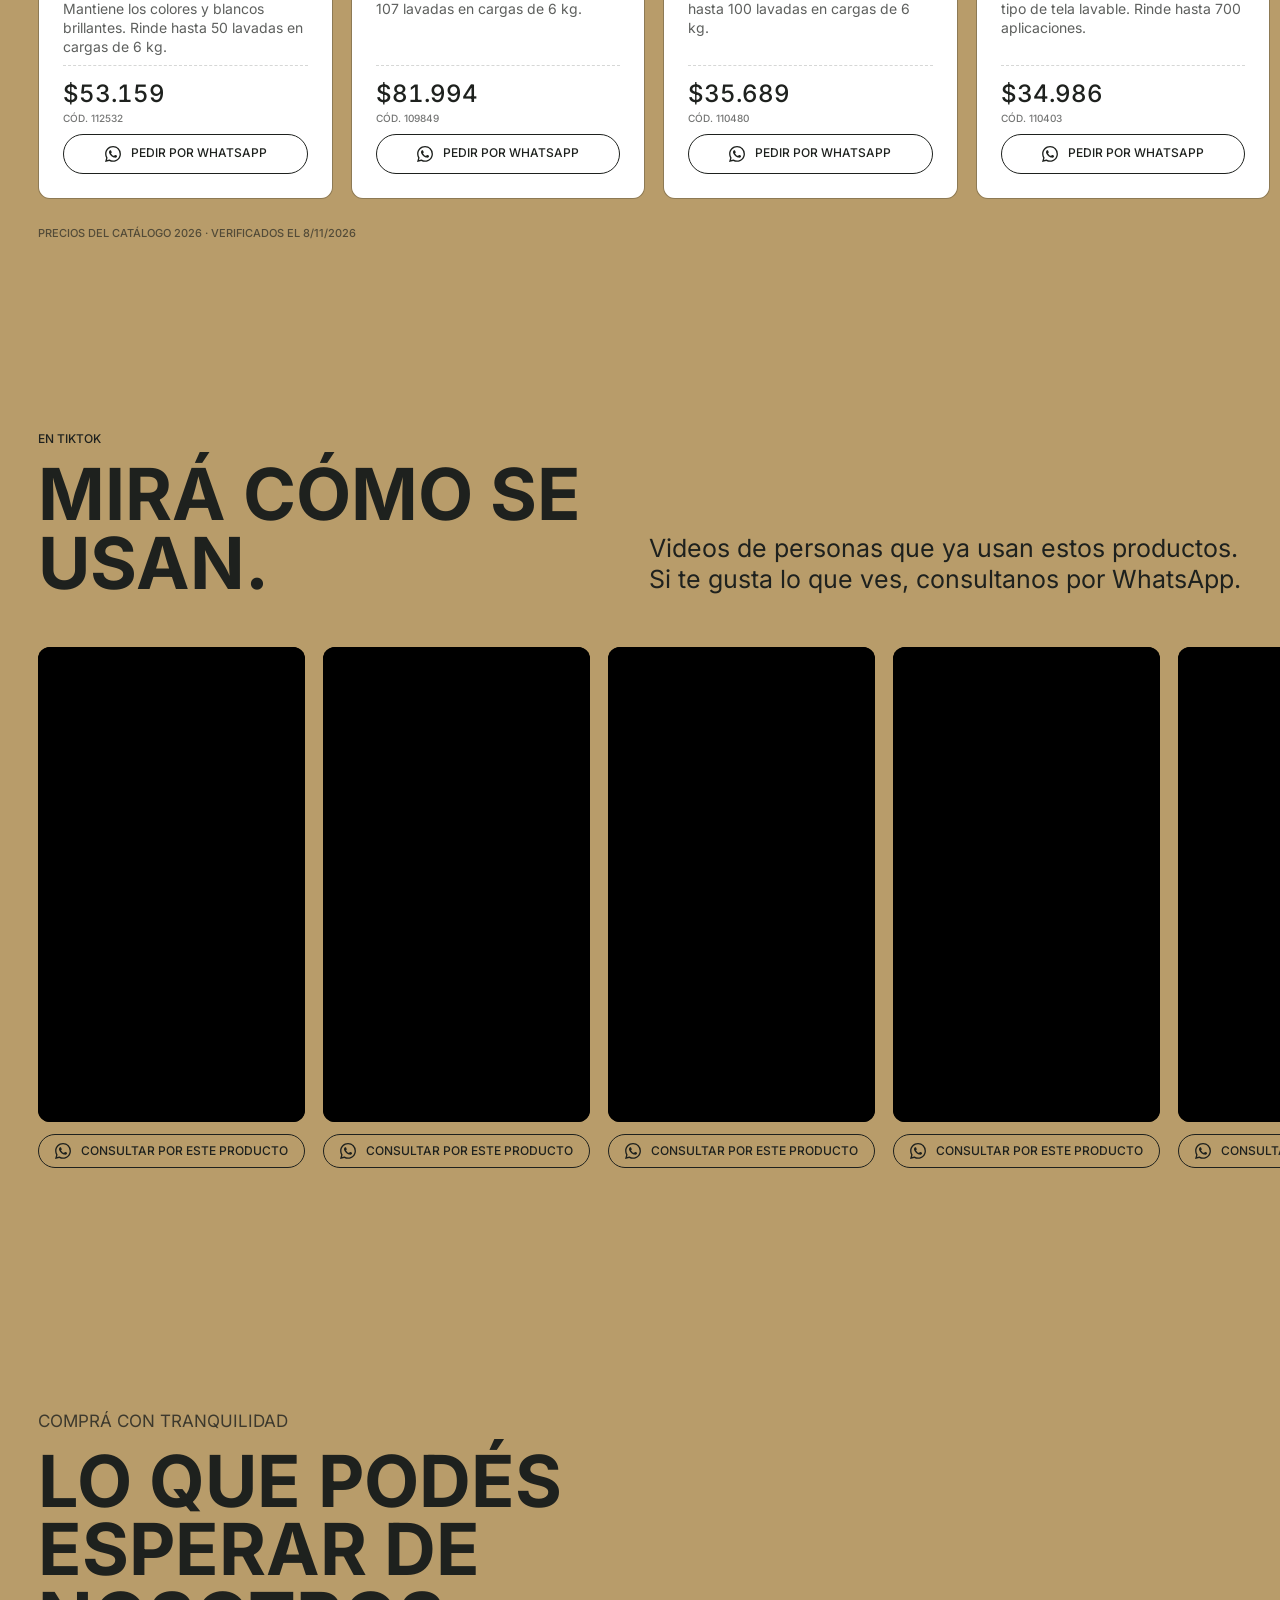
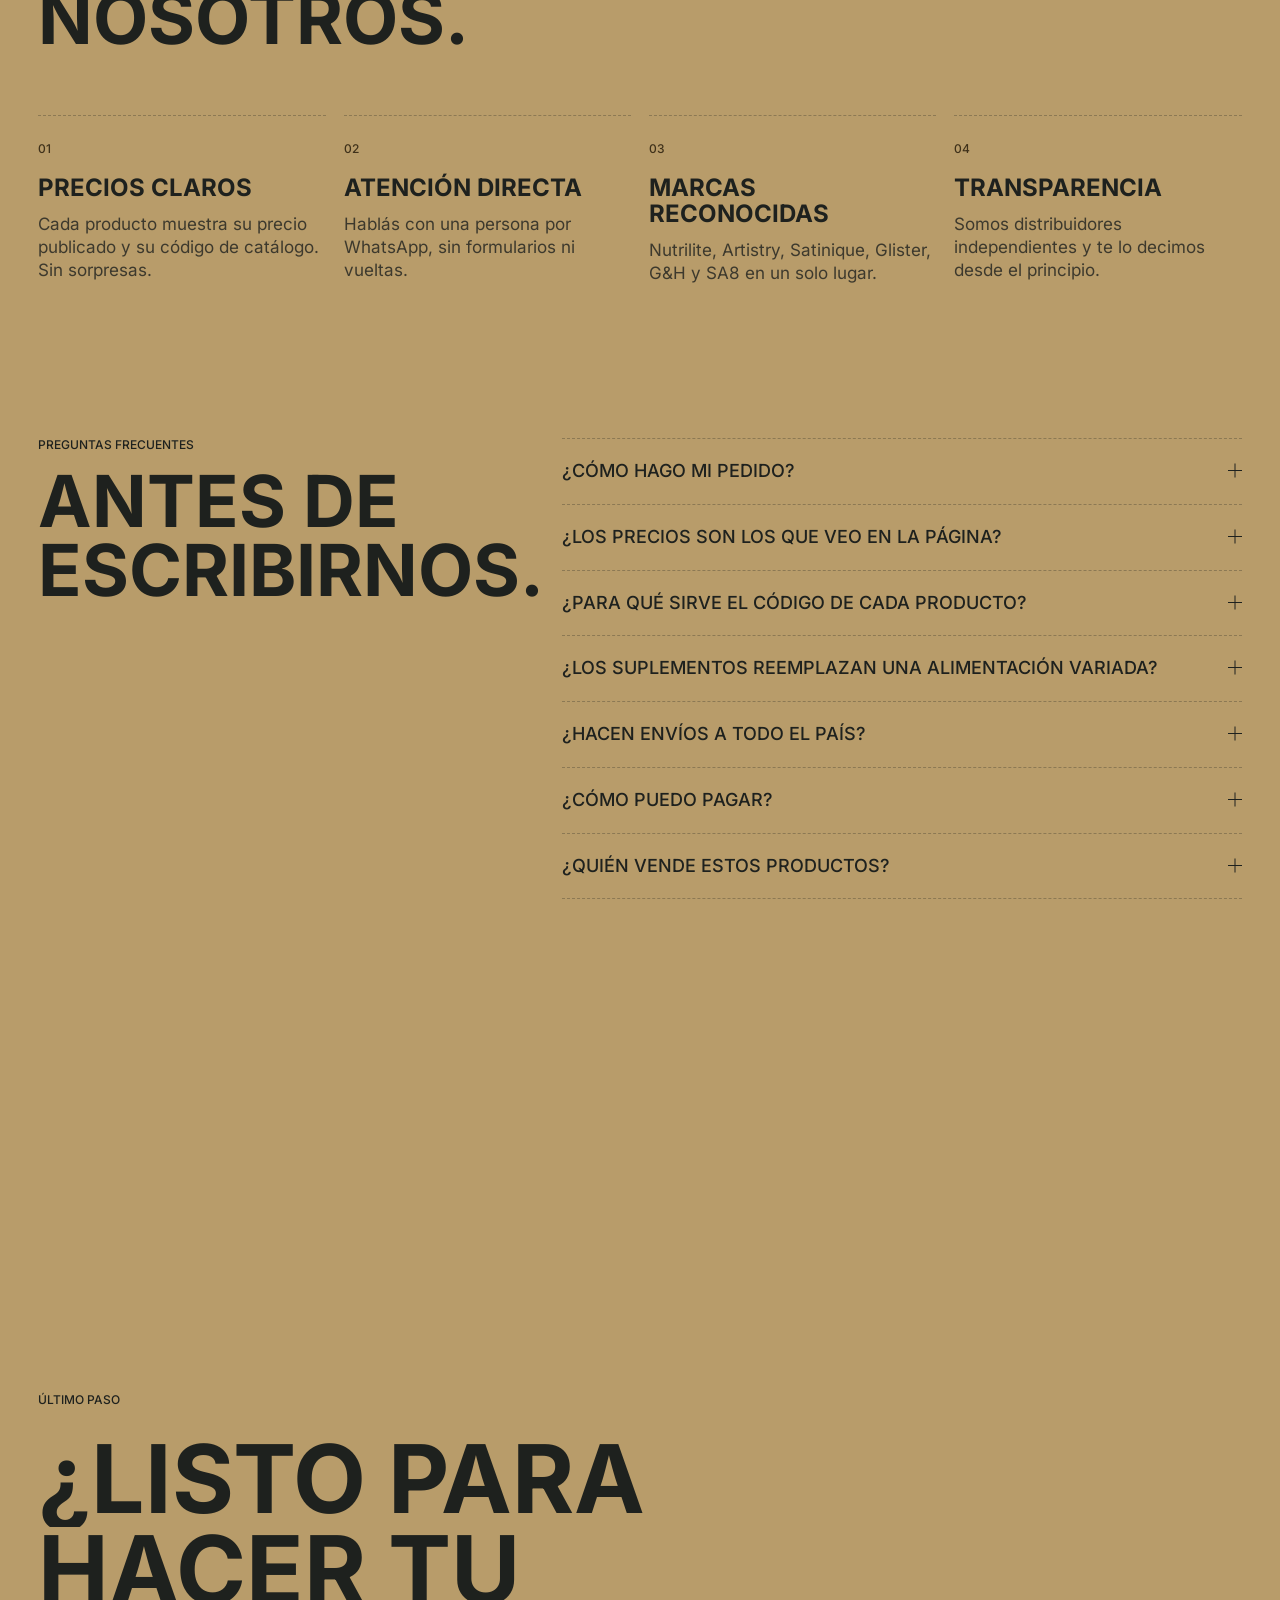
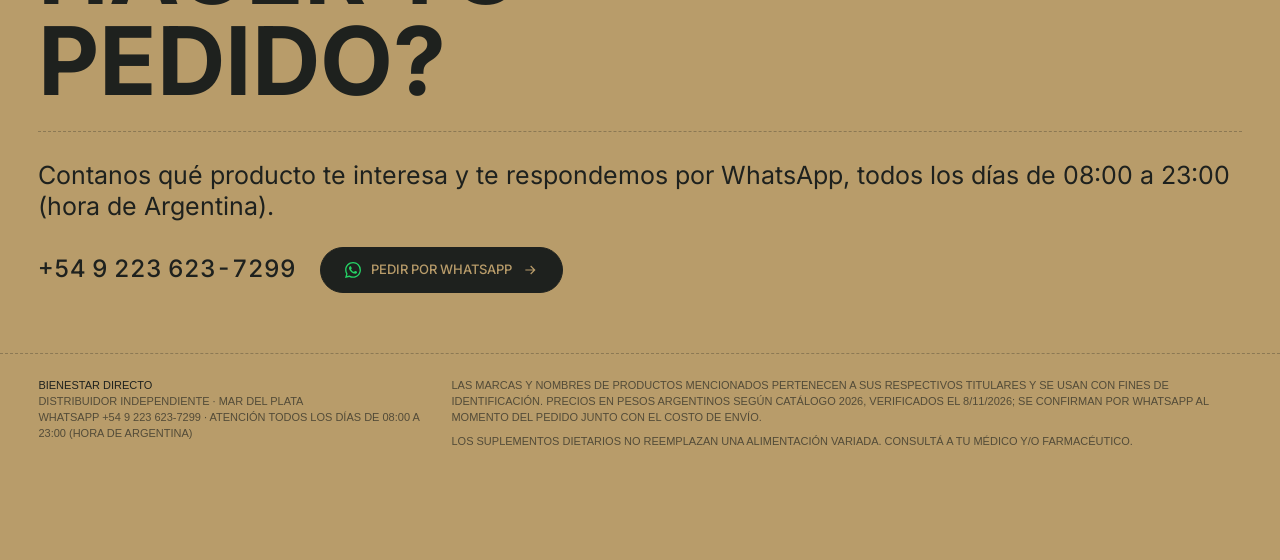
==== commit 381b4e36: "Agrega Quién te atiende, envíos, pagos y horario de atención; FAQ y pie actualizados Co-Authored-By:" ====
--- a/index.html
+++ b/index.html
@@ -16,7 +16,7 @@
 <link rel="stylesheet" href="assets/style.css">
 <script>(function(d){var h=d.documentElement;h.classList.remove('no-js');if(!matchMedia('(prefers-reduced-motion: reduce)').matches){h.classList.add('motion');setTimeout(function(){if(!window.__motionReady)h.classList.remove('motion')},3000)}})(document)</script>
 
-<script type="application/ld+json">{"@context":"https://schema.org","@graph":[{"@type":"WebSite","name":"Bienestar Directo","inLanguage":"es-AR"},{"@type":"ItemList","name":"Catálogo Bienestar Directo","itemListElement":[{"@type":"ListItem","position":1,"item":{"@type":"Product","name":"Daily Plus 45 tabletas","brand":{"@type":"Brand","name":"Nutrilite"},"offers":{"@type":"Offer","price":"33008.00","priceCurrency":"ARS"},"sku":"126009"}},{"@type":"ListItem","position":2,"item":{"@type":"Product","name":"Daily Plus 90 tabletas","brand":{"@type":"Brand","name":"Nutrilite"},"offers":{"@type":"Offer","price":"64268.00","priceCurrency":"ARS"},"sku":"126010"}},{"@type":"ListItem","position":3,"item":{"@type":"Product","name":"Daily+1 Daily Plus 45 tabletas + B Plus 60 tabletas","brand":{"@type":"Brand","name":"Nutrilite"},"offers":{"@type":"Offer","price":"60836.00","priceCurrency":"ARS"},"sku":"321277"}},{"@type":"ListItem","position":4,"item":{"@type":"Product","name":"Luz Radiante Daily Plus 45 tabletas + Lecitina E 60 tabletas masticables","brand":{"@type":"Brand","name":"Nutrilite"},"offers":{"@type":"Offer","price":"67510.00","priceCurrency":"ARS"},"sku":"321280"}},{"@type":"ListItem","position":5,"item":{"@type":"Product","name":"Respuesta Óptima Daily Plus 45 tabletas + C Plus 60 tabletas","brand":{"@type":"Brand","name":"Nutrilite"},"offers":{"@type":"Offer","price":"61417.00","priceCurrency":"ARS"},"sku":"321288"}},{"@type":"ListItem","position":6,"item":{"@type":"Product","name":"Muévete Libre Daily Plus 90 tabletas + Proteína Vegetal envase con 450 g","brand":{"@type":"Brand","name":"Nutrilite"},"offers":{"@type":"Offer","price":"133537.00","priceCurrency":"ARS"},"sku":"321291"}},{"@type":"ListItem","position":7,"item":{"@type":"Product","name":"Vive Libre Daily Plus 90 tabletas + Fibra en Polvo 30 sobres de 4,5 g c/u","brand":{"@type":"Brand","name":"Nutrilite"},"offers":{"@type":"Offer","price":"123519.00","priceCurrency":"ARS"},"sku":"321296"}},{"@type":"ListItem","position":8,"item":{"@type":"Product","name":"Ilumina y Resplandece Daily Plus 45 tabletas + Vitamina C+HA3 12 ml","brand":{"@type":"Brand","name":"Nutrilite"},"offers":{"@type":"Offer","price":"109718.00","priceCurrency":"ARS"},"sku":"323973"}},{"@type":"ListItem","position":9,"item":{"@type":"Product","name":"Equilibra Tu Vida Daily Plus 45 tabletas + Triple Omega-3 45 cápsulas","brand":{"@type":"Brand","name":"Nutrilite"},"offers":{"@type":"Offer","price":"106789.00","priceCurrency":"ARS"},"sku":"327950"}},{"@type":"ListItem","position":10,"item":{"@type":"Product","name":"Multicaroteno Natural 90 cápsulas","brand":{"@type":"Brand","name":"Nutrilite"},"offers":{"@type":"Offer","price":"45964.00","priceCurrency":"ARS"},"sku":"109536"}},{"@type":"ListItem","position":11,"item":{"@type":"Product","name":"C Plus 60 tabletas","brand":{"@type":"Brand","name":"Nutrilite"},"offers":{"@type":"Offer","price":"28409.00","priceCurrency":"ARS"},"sku":"109741"}},{"@type":"ListItem","position":12,"item":{"@type":"Product","name":"Multi-Carotene Spectrum 60 cápsulas blandas","brand":{"@type":"Brand","name":"Nutrilite"},"offers":{"@type":"Offer","price":"52759.00","priceCurrency":"ARS"},"sku":"124321"}},{"@type":"ListItem","position":13,"item":{"@type":"Product","name":"Triple Omega-3 45 cápsulas","brand":{"@type":"Brand","name":"Nutrilite"},"offers":{"@type":"Offer","price":"73781.00","priceCurrency":"ARS"},"sku":"126130"}},{"@type":"ListItem","position":14,"item":{"@type":"Product","name":"Lecitina E 60 tabletas masticables","brand":{"@type":"Brand","name":"Nutrilite"},"offers":{"@type":"Offer","price":"34502.00","priceCurrency":"ARS"},"sku":"122174"}},{"@type":"ListItem","position":15,"item":{"@type":"Product","name":"CLA 500 90 cápsulas suaves","brand":{"@type":"Brand","name":"Nutrilite"},"offers":{"@type":"Offer","price":"69600.00","priceCurrency":"ARS"},"sku":"100054"}},{"@type":"ListItem","position":16,"item":{"@type":"Product","name":"Double X 186 tabletas","brand":{"@type":"Brand","name":"Nutrilite"},"offers":{"@type":"Offer","price":"133862.00","priceCurrency":"ARS"},"sku":"120843"}},{"@type":"ListItem","position":17,"item":{"@type":"Product","name":"Cal Mag D 90 tabletas","brand":{"@type":"Brand","name":"Nutrilite"},"offers":{"@type":"Offer","price":"30514.00","priceCurrency":"ARS"},"sku":"110609"}},{"@type":"ListItem","position":18,"item":{"@type":"Product","name":"Tri Iron Folic 90 tabletas","brand":{"@type":"Brand","name":"Nutrilite"},"offers":{"@type":"Offer","price":"33606.00","priceCurrency":"ARS"},"sku":"102046"}},{"@type":"ListItem","position":19,"item":{"@type":"Product","name":"HSN 60 tabletas","brand":{"@type":"Brand","name":"Nutrilite"},"offers":{"@type":"Offer","price":"30405.00","priceCurrency":"ARS"},"sku":"106678"}},{"@type":"ListItem","position":20,"item":{"@type":"Product","name":"Probiotic 30 sobres de 1,5 g c/u","brand":{"@type":"Brand","name":"Nutrilite"},"offers":{"@type":"Offer","price":"87952.00","priceCurrency":"ARS"},"sku":"120571"}},{"@type":"ListItem","position":21,"item":{"@type":"Product","name":"NutriHábitos Proteína Vegetal + Fibra en Polvo + Mezcla con Probióticos + Cal Mag D + guía y recetario + bolsa edición especial","brand":{"@type":"Brand","name":"Nutrilite"},"offers":{"@type":"Offer","price":"246986.00","priceCurrency":"ARS"},"sku":"321319"}},{"@type":"ListItem","position":22,"item":{"@type":"Product","name":"Nutrilite Kids 60 tabletas masticables","brand":{"@type":"Brand","name":"Nutrilite"},"offers":{"@type":"Offer","price":"33008.00","priceCurrency":"ARS"},"sku":"123043"}},{"@type":"ListItem","position":23,"item":{"@type":"Product","name":"B Plus 60 tabletas","brand":{"@type":"Brand","name":"Nutrilite"},"offers":{"@type":"Offer","price":"27828.00","priceCurrency":"ARS"},"sku":"110178"}},{"@type":"ListItem","position":24,"item":{"@type":"Product","name":"Proteína Vegetal Envase con 450 g","brand":{"@type":"Brand","name":"Nutrilite"},"offers":{"@type":"Offer","price":"69269.00","priceCurrency":"ARS"},"sku":"110415"}},{"@type":"ListItem","position":25,"item":{"@type":"Product","name":"Fibra en Polvo 30 sobres de 4,5 g c/u","brand":{"@type":"Brand","name":"Nutrilite"},"offers":{"@type":"Offer","price":"59251.00","priceCurrency":"ARS"},"sku":"102736"}},{"@type":"ListItem","position":26,"item":{"@type":"Product","name":"Té BodyKey Herbal Mix Envase con 51 g","brand":{"@type":"Brand","name":"BodyKey by Nutrilite"},"offers":{"@type":"Offer","price":"37862.00","priceCurrency":"ARS"},"sku":"286169"}},{"@type":"ListItem","position":27,"item":{"@type":"Product","name":"Collagen +C Contenido: 150 g","brand":{"@type":"Brand","name":"Nutrilite"},"offers":{"@type":"Offer","price":"85463.00","priceCurrency":"ARS"},"sku":"315249"}},{"@type":"ListItem","position":28,"item":{"@type":"Product","name":"Agua Micelar Desmaquillante y Limpiador 200 ml","brand":{"@type":"Brand","name":"Artistry Skin Nutrition"},"offers":{"@type":"Offer","price":"62736.00","priceCurrency":"ARS"},"sku":"123791"}},{"@type":"ListItem","position":29,"item":{"@type":"Product","name":"Tónico Nivelador 200 ml","brand":{"@type":"Brand","name":"Artistry Skin Nutrition"},"offers":{"@type":"Offer","price":"69904.00","priceCurrency":"ARS"},"sku":"123794"}},{"@type":"ListItem","position":30,"item":{"@type":"Product","name":"Limpiador Nivelador en Gel 125 ml","brand":{"@type":"Brand","name":"Artistry Skin Nutrition"},"offers":{"@type":"Offer","price":"55437.00","priceCurrency":"ARS"},"sku":"123792"}},{"@type":"ListItem","position":31,"item":{"@type":"Product","name":"Loción Equilibrante en Gel Acabado Mate 50 ml","brand":{"@type":"Brand","name":"Artistry Skin Nutrition"},"offers":{"@type":"Offer","price":"93283.00","priceCurrency":"ARS"},"sku":"123797"}},{"@type":"ListItem","position":32,"item":{"@type":"Product","name":"Loción Niveladora de Día con Acabado Mate FPS 30 50 ml","brand":{"@type":"Brand","name":"Artistry Skin Nutrition"},"offers":{"@type":"Offer","price":"93283.00","priceCurrency":"ARS"},"sku":"123799"}},{"@type":"ListItem","position":33,"item":{"@type":"Product","name":"Limpiador Hidratante en Mousse 145 ml","brand":{"@type":"Brand","name":"Artistry Skin Nutrition"},"offers":{"@type":"Offer","price":"77179.00","priceCurrency":"ARS"},"sku":"123793"}},{"@type":"ListItem","position":34,"item":{"@type":"Product","name":"Tónico Hidratante y Suavizante 200 ml","brand":{"@type":"Brand","name":"Artistry Skin Nutrition"},"offers":{"@type":"Offer","price":"69904.00","priceCurrency":"ARS"},"sku":"123795"}},{"@type":"ListItem","position":35,"item":{"@type":"Product","name":"Loción Hidratante de Día FPS 30 50 ml","brand":{"@type":"Brand","name":"Artistry Skin Nutrition"},"offers":{"@type":"Offer","price":"102695.00","priceCurrency":"ARS"},"sku":"123800"}},{"@type":"ListItem","position":36,"item":{"@type":"Product","name":"Crema Hidratante 50 g","brand":{"@type":"Brand","name":"Artistry Skin Nutrition"},"offers":{"@type":"Offer","price":"102695.00","priceCurrency":"ARS"},"sku":"123798"}},{"@type":"ListItem","position":37,"item":{"@type":"Product","name":"Crema Hidratante para el Contorno de Ojos 15 ml","brand":{"@type":"Brand","name":"Artistry Skin Nutrition"},"offers":{"@type":"Offer","price":"91579.00","priceCurrency":"ARS"},"sku":"123796"}},{"@type":"ListItem","position":38,"item":{"@type":"Product","name":"Tónico Suavizante Renovador 200 ml","brand":{"@type":"Brand","name":"Artistry Skin Nutrition"},"offers":{"@type":"Offer","price":"71528.00","priceCurrency":"ARS"},"sku":"123783"}},{"@type":"ListItem","position":39,"item":{"@type":"Product","name":"Crema de Reactivación Renovadora 150 g","brand":{"@type":"Brand","name":"Artistry Skin Nutrition"},"offers":{"@type":"Offer","price":"126890.00","priceCurrency":"ARS"},"sku":"123785"}},{"@type":"ListItem","position":40,"item":{"@type":"Product","name":"Espuma Limpiadora Renovadora 125 ml","brand":{"@type":"Brand","name":"Artistry Skin Nutrition"},"offers":{"@type":"Offer","price":"78454.00","priceCurrency":"ARS"},"sku":"123781"}},{"@type":"ListItem","position":41,"item":{"@type":"Product","name":"Crema de Reactivación Renovadora para Ojos 15 g","brand":{"@type":"Brand","name":"Artistry Skin Nutrition"},"offers":{"@type":"Offer","price":"115441.00","priceCurrency":"ARS"},"sku":"123784"}},{"@type":"ListItem","position":42,"item":{"@type":"Product","name":"Loción de Reactivación Renovadora FPS 30 50 ml","brand":{"@type":"Brand","name":"Artistry Skin Nutrition"},"offers":{"@type":"Offer","price":"126890.00","priceCurrency":"ARS"},"sku":"123857"}},{"@type":"ListItem","position":43,"item":{"@type":"Product","name":"Protector Solar Multi-Defensa +FPS 50 50 g","brand":{"@type":"Brand","name":"Artistry Skin Nutrition"},"offers":{"@type":"Offer","price":"82610.00","priceCurrency":"ARS"},"sku":"124823"}},{"@type":"ListItem","position":44,"item":{"@type":"Product","name":"Suero Diario de Vitamina C + HA3 12 ml","brand":{"@type":"Brand","name":"Artistry Skin Nutrition"},"offers":{"@type":"Offer","price":"76710.00","priceCurrency":"ARS"},"sku":"125517"}},{"@type":"ListItem","position":45,"item":{"@type":"Product","name":"Mascarilla Facial Iluminadora de Gel con Vitamina C 28 g / Cont. 5 unidades","brand":{"@type":"Brand","name":"Artistry Skin Nutrition"},"offers":{"@type":"Offer","price":"55000.00","priceCurrency":"ARS"},"sku":"128276"}},{"@type":"ListItem","position":46,"item":{"@type":"Product","name":"Mascarilla Nocturna efecto radiante 80 ml","brand":{"@type":"Brand","name":"Artistry Skin Nutrition"},"offers":{"@type":"Offer","price":"96118.00","priceCurrency":"ARS"},"sku":"125575"}},{"@type":"ListItem","position":47,"item":{"@type":"Product","name":"Suero Hidratante de Omega para rostro 20 ml","brand":{"@type":"Brand","name":"Artistry Skin Nutrition"},"offers":{"@type":"Offer","price":"58115.00","priceCurrency":"ARS"},"sku":"128047"}},{"@type":"ListItem","position":48,"item":{"@type":"Product","name":"Mascarilla Facial Hidratante con Omega 22 ml / Cont. 5 unidades","brand":{"@type":"Brand","name":"Artistry Skin Nutrition"},"offers":{"@type":"Offer","price":"32000.00","priceCurrency":"ARS"},"sku":"128275"}},{"@type":"ListItem","position":49,"item":{"@type":"Product","name":"Base de Larga Duración Acabado Matte 30 ml","brand":{"@type":"Brand","name":"Artistry Ever Perfect"},"offers":{"@type":"Offer","price":"71968.00","priceCurrency":"ARS"}}},{"@type":"ListItem","position":50,"item":{"@type":"Product","name":"Polvo Suelto Perfeccionador 16 g","brand":{"@type":"Brand","name":"Artistry Ever Perfect"},"offers":{"@type":"Offer","price":"71968.00","priceCurrency":"ARS"}}},{"@type":"ListItem","position":51,"item":{"@type":"Product","name":"Corrector de maquillaje en suero 6,5 ml","brand":{"@type":"Brand","name":"Artistry Future Glow"},"offers":{"@type":"Offer","price":"50000.00","priceCurrency":"ARS"}}},{"@type":"ListItem","position":52,"item":{"@type":"Product","name":"Lipstick Acabado Matte 3,8 g","brand":{"@type":"Brand","name":"Artistry Go Vibrant"},"offers":{"@type":"Offer","price":"38773.00","priceCurrency":"ARS"}}},{"@type":"ListItem","position":53,"item":{"@type":"Product","name":"Máscara para Pestañas Volumen 3 en 1 7,5 g","brand":{"@type":"Brand","name":"Artistry Go Vibrant"},"offers":{"@type":"Offer","price":"39000.00","priceCurrency":"ARS"},"sku":"127845"}},{"@type":"ListItem","position":54,"item":{"@type":"Product","name":"Máscara + Suero de Pestañas a Prueba de Agua Natural Black 8,5 ml","brand":{"@type":"Brand","name":"Artistry Go Vibrant"},"offers":{"@type":"Offer","price":"55015.00","priceCurrency":"ARS"},"sku":"126740"}},{"@type":"ListItem","position":55,"item":{"@type":"Product","name":"Lápiz Delineador de Ojos a Prueba de Agua 0,1 g","brand":{"@type":"Brand","name":"Artistry Go Vibrant"},"offers":{"@type":"Offer","price":"45993.00","priceCurrency":"ARS"},"sku":"126744"}},{"@type":"ListItem","position":56,"item":{"@type":"Product","name":"Lápiz y Gel de Cejas a Prueba de Agua Dark Brown 0,18 g + gel 2,5 g","brand":{"@type":"Brand","name":"Artistry Go Vibrant"},"offers":{"@type":"Offer","price":"45993.00","priceCurrency":"ARS"},"sku":"126747"}},{"@type":"ListItem","position":57,"item":{"@type":"Product","name":"Solución Anticaída Shampoo 280 ml + Acondicionador 280 ml + Tónico 120 ml + Masajeador para cuero cabelludo","brand":{"@type":"Brand","name":"Satinique"},"offers":{"@type":"Offer","price":"106671.00","priceCurrency":"ARS"},"sku":"329004"}},{"@type":"ListItem","position":58,"item":{"@type":"Product","name":"Shampoo Anticaída 280 ml","brand":{"@type":"Brand","name":"Satinique"},"offers":{"@type":"Offer","price":"25418.00","priceCurrency":"ARS"},"sku":"126457"}},{"@type":"ListItem","position":59,"item":{"@type":"Product","name":"Acondicionador Anticaída 280 ml","brand":{"@type":"Brand","name":"Satinique"},"offers":{"@type":"Offer","price":"25418.00","priceCurrency":"ARS"},"sku":"126459"}},{"@type":"ListItem","position":60,"item":{"@type":"Product","name":"Tónico Anticaída para el Cuero Cabelludo 120 ml","brand":{"@type":"Brand","name":"Satinique"},"offers":{"@type":"Offer","price":"55836.00","priceCurrency":"ARS"},"sku":"126466"}},{"@type":"ListItem","position":61,"item":{"@type":"Product","name":"Shampoo Hidratación y Suavidad 280 ml","brand":{"@type":"Brand","name":"Satinique"},"offers":{"@type":"Offer","price":"25418.00","priceCurrency":"ARS"},"sku":"126449"}},{"@type":"ListItem","position":62,"item":{"@type":"Product","name":"Acondicionador Hidratación y Suavidad 280 ml","brand":{"@type":"Brand","name":"Satinique"},"offers":{"@type":"Offer","price":"25418.00","priceCurrency":"ARS"},"sku":"126451"}},{"@type":"ListItem","position":63,"item":{"@type":"Product","name":"Shampoo Reparador Intensivo 280 ml","brand":{"@type":"Brand","name":"Satinique"},"offers":{"@type":"Offer","price":"25418.00","priceCurrency":"ARS"},"sku":"126452"}},{"@type":"ListItem","position":64,"item":{"@type":"Product","name":"Acondicionador Reparador Intensivo 280 ml","brand":{"@type":"Brand","name":"Satinique"},"offers":{"@type":"Offer","price":"25418.00","priceCurrency":"ARS"},"sku":"126454"}},{"@type":"ListItem","position":65,"item":{"@type":"Product","name":"Tratamiento Reparador Intensivo 250 ml","brand":{"@type":"Brand","name":"Satinique"},"offers":{"@type":"Offer","price":"42389.00","priceCurrency":"ARS"},"sku":"126465"}},{"@type":"ListItem","position":66,"item":{"@type":"Product","name":"Suero en Aceite Capilar de Reparación Intensiva 100 ml","brand":{"@type":"Brand","name":"Satinique"},"offers":{"@type":"Offer","price":"42162.00","priceCurrency":"ARS"},"sku":"126467"}},{"@type":"ListItem","position":67,"item":{"@type":"Product","name":"Loción Reparadora Intensiva 100 ml","brand":{"@type":"Brand","name":"Satinique"},"offers":{"@type":"Offer","price":"41250.00","priceCurrency":"ARS"},"sku":"126468"}},{"@type":"ListItem","position":68,"item":{"@type":"Product","name":"Shampoo Anticaspa 280 ml","brand":{"@type":"Brand","name":"Satinique"},"offers":{"@type":"Offer","price":"25418.00","priceCurrency":"ARS"},"sku":"126463"}},{"@type":"ListItem","position":69,"item":{"@type":"Product","name":"Pasta de Dientes Multiacción con Fluoruro 200 g","brand":{"@type":"Brand","name":"Glister"},"offers":{"@type":"Offer","price":"13739.00","priceCurrency":"ARS"},"sku":"124106"}},{"@type":"ListItem","position":70,"item":{"@type":"Product","name":"Pasta de Dientes Multiacción con Fluoruro 50 g","brand":{"@type":"Brand","name":"Glister"},"offers":{"@type":"Offer","price":"5398.00","priceCurrency":"ARS"},"sku":"124107"}},{"@type":"ListItem","position":71,"item":{"@type":"Product","name":"Cepillo Dental Suave Multiacción 4 unidades","brand":{"@type":"Brand","name":"Glister"},"offers":{"@type":"Offer","price":"27573.00","priceCurrency":"ARS"},"sku":"124109"}},{"@type":"ListItem","position":72,"item":{"@type":"Product","name":"Enjuague Bucal Multiacción 72 ml","brand":{"@type":"Brand","name":"Glister"},"offers":{"@type":"Offer","price":"26881.00","priceCurrency":"ARS"},"sku":"124108"}},{"@type":"ListItem","position":73,"item":{"@type":"Product","name":"Refrescante Bucal en Spray 14 ml","brand":{"@type":"Brand","name":"Glister"},"offers":{"@type":"Offer","price":"12050.00","priceCurrency":"ARS"},"sku":"124111"}},{"@type":"ListItem","position":74,"item":{"@type":"Product","name":"Loción Corporal Refrescante 400 ml","brand":{"@type":"Brand","name":"G&H"},"offers":{"@type":"Offer","price":"41640.00","priceCurrency":"ARS"},"sku":"125893"}},{"@type":"ListItem","position":75,"item":{"@type":"Product","name":"Desodorante y Antitranspirante Roll-On 100 ml","brand":{"@type":"Brand","name":"G&H"},"offers":{"@type":"Offer","price":"11042.00","priceCurrency":"ARS"},"sku":"125896"}},{"@type":"ListItem","position":76,"item":{"@type":"Product","name":"Crema para Manos Nutritiva 75 ml","brand":{"@type":"Brand","name":"G&H"},"offers":{"@type":"Offer","price":"19104.00","priceCurrency":"ARS"},"sku":"125902"}},{"@type":"ListItem","position":77,"item":{"@type":"Product","name":"Barra de Jabón Nutritiva 250 g (3 piezas)","brand":{"@type":"Brand","name":"G&H"},"offers":{"@type":"Offer","price":"20588.00","priceCurrency":"ARS"},"sku":"125913"}},{"@type":"ListItem","position":78,"item":{"@type":"Product","name":"Protector Solar Corporal Vegano FPS 50 135 g","brand":{"@type":"Brand","name":"G&H"},"offers":{"@type":"Offer","price":"55208.00","priceCurrency":"ARS"},"sku":"305275"}},{"@type":"ListItem","position":79,"item":{"@type":"Product","name":"Detergente Líquido Concentrado para Ropa 1 L","brand":{"@type":"Brand","name":"SA8"},"offers":{"@type":"Offer","price":"53159.00","priceCurrency":"ARS"},"sku":"112532"}},{"@type":"ListItem","position":80,"item":{"@type":"Product","name":"Premium Detergente en Polvo Concentrado para Ropa 3 Kg","brand":{"@type":"Brand","name":"SA8"},"offers":{"@type":"Offer","price":"81994.00","priceCurrency":"ARS"},"sku":"109849"}},{"@type":"ListItem","position":81,"item":{"@type":"Product","name":"Suavizante Concentrado para Ropa 1 L","brand":{"@type":"Brand","name":"SA8"},"offers":{"@type":"Offer","price":"35689.00","priceCurrency":"ARS"},"sku":"110480"}},{"@type":"ListItem","position":82,"item":{"@type":"Product","name":"Aerosol para Prelavado Quita Manchas 400 ml","brand":{"@type":"Brand","name":"SA8"},"offers":{"@type":"Offer","price":"34986.00","priceCurrency":"ARS"},"sku":"110403"}},{"@type":"ListItem","position":83,"item":{"@type":"Product","name":"Blanqueador para Múltiples Telas 1 Kg","brand":{"@type":"Brand","name":"SA8"},"offers":{"@type":"Offer","price":"40223.00","priceCurrency":"ARS"},"sku":"124485"}},{"@type":"ListItem","position":84,"item":{"@type":"Product","name":"Concentrado Multiusos 1 L","brand":{"@type":"Brand","name":"L.O.C."},"offers":{"@type":"Offer","price":"34272.00","priceCurrency":"ARS"},"sku":"E0001"}},{"@type":"ListItem","position":85,"item":{"@type":"Product","name":"Limpiador Desinfectante 1 L","brand":{"@type":"Brand","name":"Pursue"},"offers":{"@type":"Offer","price":"38104.00","priceCurrency":"ARS"},"sku":"E3878"}},{"@type":"ListItem","position":86,"item":{"@type":"Product","name":"Lavaplatos Líquido Concentrado 1 L","brand":{"@type":"Brand","name":"DishDrops"},"offers":{"@type":"Offer","price":"37965.00","priceCurrency":"ARS"},"sku":"110488"}},{"@type":"ListItem","position":87,"item":{"@type":"Product","name":"Envase Flexible con Tapa 1 unidad","brand":{"@type":"Brand","name":"Accesorios Hogar"},"offers":{"@type":"Offer","price":"13322.00","priceCurrency":"ARS"},"sku":"110487"}},{"@type":"ListItem","position":88,"item":{"@type":"Product","name":"Botella con Pistola Rociadora 1 unidad (capacidad máxima 500 ml)","brand":{"@type":"Brand","name":"Accesorios Hogar"},"offers":{"@type":"Offer","price":"13322.00","priceCurrency":"ARS"},"sku":"110483"}},{"@type":"ListItem","position":89,"item":{"@type":"Product","name":"Dosificador de Bombeo 1 unidad","brand":{"@type":"Brand","name":"Accesorios Hogar"},"offers":{"@type":"Offer","price":"10988.00","priceCurrency":"ARS"},"sku":"103972"}},{"@type":"ListItem","position":90,"item":{"@type":"Product","name":"Tapa Vertedora y Medidora 1 unidad","brand":{"@type":"Brand","name":"Accesorios Hogar"},"offers":{"@type":"Offer","price":"11195.00","priceCurrency":"ARS"},"sku":"5113"}}]}]}</script>
+<script type="application/ld+json">{"@context":"https://schema.org","@graph":[{"@type":"WebSite","name":"Bienestar Directo","inLanguage":"es-AR"},{"@type":"Store","name":"Bienestar Directo","areaServed":{"@type":"Country","name":"Argentina"},"address":{"@type":"PostalAddress","addressLocality":"Mar del Plata","addressRegion":"Buenos Aires","addressCountry":"AR"},"telephone":"+5492236237299","openingHoursSpecification":{"@type":"OpeningHoursSpecification","dayOfWeek":["Monday","Tuesday","Wednesday","Thursday","Friday","Saturday","Sunday"],"opens":"08:00","closes":"23:00"},"paymentAccepted":"Tarjeta de crédito, Tarjeta de débito, Transferencia bancaria, Mercado Pago"},{"@type":"ItemList","name":"Catálogo Bienestar Directo","itemListElement":[{"@type":"ListItem","position":1,"item":{"@type":"Product","name":"Daily Plus 45 tabletas","brand":{"@type":"Brand","name":"Nutrilite"},"offers":{"@type":"Offer","price":"33008.00","priceCurrency":"ARS"},"sku":"126009"}},{"@type":"ListItem","position":2,"item":{"@type":"Product","name":"Daily Plus 90 tabletas","brand":{"@type":"Brand","name":"Nutrilite"},"offers":{"@type":"Offer","price":"64268.00","priceCurrency":"ARS"},"sku":"126010"}},{"@type":"ListItem","position":3,"item":{"@type":"Product","name":"Daily+1 Daily Plus 45 tabletas + B Plus 60 tabletas","brand":{"@type":"Brand","name":"Nutrilite"},"offers":{"@type":"Offer","price":"60836.00","priceCurrency":"ARS"},"sku":"321277"}},{"@type":"ListItem","position":4,"item":{"@type":"Product","name":"Luz Radiante Daily Plus 45 tabletas + Lecitina E 60 tabletas masticables","brand":{"@type":"Brand","name":"Nutrilite"},"offers":{"@type":"Offer","price":"67510.00","priceCurrency":"ARS"},"sku":"321280"}},{"@type":"ListItem","position":5,"item":{"@type":"Product","name":"Respuesta Óptima Daily Plus 45 tabletas + C Plus 60 tabletas","brand":{"@type":"Brand","name":"Nutrilite"},"offers":{"@type":"Offer","price":"61417.00","priceCurrency":"ARS"},"sku":"321288"}},{"@type":"ListItem","position":6,"item":{"@type":"Product","name":"Muévete Libre Daily Plus 90 tabletas + Proteína Vegetal envase con 450 g","brand":{"@type":"Brand","name":"Nutrilite"},"offers":{"@type":"Offer","price":"133537.00","priceCurrency":"ARS"},"sku":"321291"}},{"@type":"ListItem","position":7,"item":{"@type":"Product","name":"Vive Libre Daily Plus 90 tabletas + Fibra en Polvo 30 sobres de 4,5 g c/u","brand":{"@type":"Brand","name":"Nutrilite"},"offers":{"@type":"Offer","price":"123519.00","priceCurrency":"ARS"},"sku":"321296"}},{"@type":"ListItem","position":8,"item":{"@type":"Product","name":"Ilumina y Resplandece Daily Plus 45 tabletas + Vitamina C+HA3 12 ml","brand":{"@type":"Brand","name":"Nutrilite"},"offers":{"@type":"Offer","price":"109718.00","priceCurrency":"ARS"},"sku":"323973"}},{"@type":"ListItem","position":9,"item":{"@type":"Product","name":"Equilibra Tu Vida Daily Plus 45 tabletas + Triple Omega-3 45 cápsulas","brand":{"@type":"Brand","name":"Nutrilite"},"offers":{"@type":"Offer","price":"106789.00","priceCurrency":"ARS"},"sku":"327950"}},{"@type":"ListItem","position":10,"item":{"@type":"Product","name":"Multicaroteno Natural 90 cápsulas","brand":{"@type":"Brand","name":"Nutrilite"},"offers":{"@type":"Offer","price":"45964.00","priceCurrency":"ARS"},"sku":"109536"}},{"@type":"ListItem","position":11,"item":{"@type":"Product","name":"C Plus 60 tabletas","brand":{"@type":"Brand","name":"Nutrilite"},"offers":{"@type":"Offer","price":"28409.00","priceCurrency":"ARS"},"sku":"109741"}},{"@type":"ListItem","position":12,"item":{"@type":"Product","name":"Multi-Carotene Spectrum 60 cápsulas blandas","brand":{"@type":"Brand","name":"Nutrilite"},"offers":{"@type":"Offer","price":"52759.00","priceCurrency":"ARS"},"sku":"124321"}},{"@type":"ListItem","position":13,"item":{"@type":"Product","name":"Triple Omega-3 45 cápsulas","brand":{"@type":"Brand","name":"Nutrilite"},"offers":{"@type":"Offer","price":"73781.00","priceCurrency":"ARS"},"sku":"126130"}},{"@type":"ListItem","position":14,"item":{"@type":"Product","name":"Lecitina E 60 tabletas masticables","brand":{"@type":"Brand","name":"Nutrilite"},"offers":{"@type":"Offer","price":"34502.00","priceCurrency":"ARS"},"sku":"122174"}},{"@type":"ListItem","position":15,"item":{"@type":"Product","name":"CLA 500 90 cápsulas suaves","brand":{"@type":"Brand","name":"Nutrilite"},"offers":{"@type":"Offer","price":"69600.00","priceCurrency":"ARS"},"sku":"100054"}},{"@type":"ListItem","position":16,"item":{"@type":"Product","name":"Double X 186 tabletas","brand":{"@type":"Brand","name":"Nutrilite"},"offers":{"@type":"Offer","price":"133862.00","priceCurrency":"ARS"},"sku":"120843"}},{"@type":"ListItem","position":17,"item":{"@type":"Product","name":"Cal Mag D 90 tabletas","brand":{"@type":"Brand","name":"Nutrilite"},"offers":{"@type":"Offer","price":"30514.00","priceCurrency":"ARS"},"sku":"110609"}},{"@type":"ListItem","position":18,"item":{"@type":"Product","name":"Tri Iron Folic 90 tabletas","brand":{"@type":"Brand","name":"Nutrilite"},"offers":{"@type":"Offer","price":"33606.00","priceCurrency":"ARS"},"sku":"102046"}},{"@type":"ListItem","position":19,"item":{"@type":"Product","name":"HSN 60 tabletas","brand":{"@type":"Brand","name":"Nutrilite"},"offers":{"@type":"Offer","price":"30405.00","priceCurrency":"ARS"},"sku":"106678"}},{"@type":"ListItem","position":20,"item":{"@type":"Product","name":"Probiotic 30 sobres de 1,5 g c/u","brand":{"@type":"Brand","name":"Nutrilite"},"offers":{"@type":"Offer","price":"87952.00","priceCurrency":"ARS"},"sku":"120571"}},{"@type":"ListItem","position":21,"item":{"@type":"Product","name":"NutriHábitos Proteína Vegetal + Fibra en Polvo + Mezcla con Probióticos + Cal Mag D + guía y recetario + bolsa edición especial","brand":{"@type":"Brand","name":"Nutrilite"},"offers":{"@type":"Offer","price":"246986.00","priceCurrency":"ARS"},"sku":"321319"}},{"@type":"ListItem","position":22,"item":{"@type":"Product","name":"Nutrilite Kids 60 tabletas masticables","brand":{"@type":"Brand","name":"Nutrilite"},"offers":{"@type":"Offer","price":"33008.00","priceCurrency":"ARS"},"sku":"123043"}},{"@type":"ListItem","position":23,"item":{"@type":"Product","name":"B Plus 60 tabletas","brand":{"@type":"Brand","name":"Nutrilite"},"offers":{"@type":"Offer","price":"27828.00","priceCurrency":"ARS"},"sku":"110178"}},{"@type":"ListItem","position":24,"item":{"@type":"Product","name":"Proteína Vegetal Envase con 450 g","brand":{"@type":"Brand","name":"Nutrilite"},"offers":{"@type":"Offer","price":"69269.00","priceCurrency":"ARS"},"sku":"110415"}},{"@type":"ListItem","position":25,"item":{"@type":"Product","name":"Fibra en Polvo 30 sobres de 4,5 g c/u","brand":{"@type":"Brand","name":"Nutrilite"},"offers":{"@type":"Offer","price":"59251.00","priceCurrency":"ARS"},"sku":"102736"}},{"@type":"ListItem","position":26,"item":{"@type":"Product","name":"Té BodyKey Herbal Mix Envase con 51 g","brand":{"@type":"Brand","name":"BodyKey by Nutrilite"},"offers":{"@type":"Offer","price":"37862.00","priceCurrency":"ARS"},"sku":"286169"}},{"@type":"ListItem","position":27,"item":{"@type":"Product","name":"Collagen +C Contenido: 150 g","brand":{"@type":"Brand","name":"Nutrilite"},"offers":{"@type":"Offer","price":"85463.00","priceCurrency":"ARS"},"sku":"315249"}},{"@type":"ListItem","position":28,"item":{"@type":"Product","name":"Agua Micelar Desmaquillante y Limpiador 200 ml","brand":{"@type":"Brand","name":"Artistry Skin Nutrition"},"offers":{"@type":"Offer","price":"62736.00","priceCurrency":"ARS"},"sku":"123791"}},{"@type":"ListItem","position":29,"item":{"@type":"Product","name":"Tónico Nivelador 200 ml","brand":{"@type":"Brand","name":"Artistry Skin Nutrition"},"offers":{"@type":"Offer","price":"69904.00","priceCurrency":"ARS"},"sku":"123794"}},{"@type":"ListItem","position":30,"item":{"@type":"Product","name":"Limpiador Nivelador en Gel 125 ml","brand":{"@type":"Brand","name":"Artistry Skin Nutrition"},"offers":{"@type":"Offer","price":"55437.00","priceCurrency":"ARS"},"sku":"123792"}},{"@type":"ListItem","position":31,"item":{"@type":"Product","name":"Loción Equilibrante en Gel Acabado Mate 50 ml","brand":{"@type":"Brand","name":"Artistry Skin Nutrition"},"offers":{"@type":"Offer","price":"93283.00","priceCurrency":"ARS"},"sku":"123797"}},{"@type":"ListItem","position":32,"item":{"@type":"Product","name":"Loción Niveladora de Día con Acabado Mate FPS 30 50 ml","brand":{"@type":"Brand","name":"Artistry Skin Nutrition"},"offers":{"@type":"Offer","price":"93283.00","priceCurrency":"ARS"},"sku":"123799"}},{"@type":"ListItem","position":33,"item":{"@type":"Product","name":"Limpiador Hidratante en Mousse 145 ml","brand":{"@type":"Brand","name":"Artistry Skin Nutrition"},"offers":{"@type":"Offer","price":"77179.00","priceCurrency":"ARS"},"sku":"123793"}},{"@type":"ListItem","position":34,"item":{"@type":"Product","name":"Tónico Hidratante y Suavizante 200 ml","brand":{"@type":"Brand","name":"Artistry Skin Nutrition"},"offers":{"@type":"Offer","price":"69904.00","priceCurrency":"ARS"},"sku":"123795"}},{"@type":"ListItem","position":35,"item":{"@type":"Product","name":"Loción Hidratante de Día FPS 30 50 ml","brand":{"@type":"Brand","name":"Artistry Skin Nutrition"},"offers":{"@type":"Offer","price":"102695.00","priceCurrency":"ARS"},"sku":"123800"}},{"@type":"ListItem","position":36,"item":{"@type":"Product","name":"Crema Hidratante 50 g","brand":{"@type":"Brand","name":"Artistry Skin Nutrition"},"offers":{"@type":"Offer","price":"102695.00","priceCurrency":"ARS"},"sku":"123798"}},{"@type":"ListItem","position":37,"item":{"@type":"Product","name":"Crema Hidratante para el Contorno de Ojos 15 ml","brand":{"@type":"Brand","name":"Artistry Skin Nutrition"},"offers":{"@type":"Offer","price":"91579.00","priceCurrency":"ARS"},"sku":"123796"}},{"@type":"ListItem","position":38,"item":{"@type":"Product","name":"Tónico Suavizante Renovador 200 ml","brand":{"@type":"Brand","name":"Artistry Skin Nutrition"},"offers":{"@type":"Offer","price":"71528.00","priceCurrency":"ARS"},"sku":"123783"}},{"@type":"ListItem","position":39,"item":{"@type":"Product","name":"Crema de Reactivación Renovadora 150 g","brand":{"@type":"Brand","name":"Artistry Skin Nutrition"},"offers":{"@type":"Offer","price":"126890.00","priceCurrency":"ARS"},"sku":"123785"}},{"@type":"ListItem","position":40,"item":{"@type":"Product","name":"Espuma Limpiadora Renovadora 125 ml","brand":{"@type":"Brand","name":"Artistry Skin Nutrition"},"offers":{"@type":"Offer","price":"78454.00","priceCurrency":"ARS"},"sku":"123781"}},{"@type":"ListItem","position":41,"item":{"@type":"Product","name":"Crema de Reactivación Renovadora para Ojos 15 g","brand":{"@type":"Brand","name":"Artistry Skin Nutrition"},"offers":{"@type":"Offer","price":"115441.00","priceCurrency":"ARS"},"sku":"123784"}},{"@type":"ListItem","position":42,"item":{"@type":"Product","name":"Loción de Reactivación Renovadora FPS 30 50 ml","brand":{"@type":"Brand","name":"Artistry Skin Nutrition"},"offers":{"@type":"Offer","price":"126890.00","priceCurrency":"ARS"},"sku":"123857"}},{"@type":"ListItem","position":43,"item":{"@type":"Product","name":"Protector Solar Multi-Defensa +FPS 50 50 g","brand":{"@type":"Brand","name":"Artistry Skin Nutrition"},"offers":{"@type":"Offer","price":"82610.00","priceCurrency":"ARS"},"sku":"124823"}},{"@type":"ListItem","position":44,"item":{"@type":"Product","name":"Suero Diario de Vitamina C + HA3 12 ml","brand":{"@type":"Brand","name":"Artistry Skin Nutrition"},"offers":{"@type":"Offer","price":"76710.00","priceCurrency":"ARS"},"sku":"125517"}},{"@type":"ListItem","position":45,"item":{"@type":"Product","name":"Mascarilla Facial Iluminadora de Gel con Vitamina C 28 g / Cont. 5 unidades","brand":{"@type":"Brand","name":"Artistry Skin Nutrition"},"offers":{"@type":"Offer","price":"55000.00","priceCurrency":"ARS"},"sku":"128276"}},{"@type":"ListItem","position":46,"item":{"@type":"Product","name":"Mascarilla Nocturna efecto radiante 80 ml","brand":{"@type":"Brand","name":"Artistry Skin Nutrition"},"offers":{"@type":"Offer","price":"96118.00","priceCurrency":"ARS"},"sku":"125575"}},{"@type":"ListItem","position":47,"item":{"@type":"Product","name":"Suero Hidratante de Omega para rostro 20 ml","brand":{"@type":"Brand","name":"Artistry Skin Nutrition"},"offers":{"@type":"Offer","price":"58115.00","priceCurrency":"ARS"},"sku":"128047"}},{"@type":"ListItem","position":48,"item":{"@type":"Product","name":"Mascarilla Facial Hidratante con Omega 22 ml / Cont. 5 unidades","brand":{"@type":"Brand","name":"Artistry Skin Nutrition"},"offers":{"@type":"Offer","price":"32000.00","priceCurrency":"ARS"},"sku":"128275"}},{"@type":"ListItem","position":49,"item":{"@type":"Product","name":"Base de Larga Duración Acabado Matte 30 ml","brand":{"@type":"Brand","name":"Artistry Ever Perfect"},"offers":{"@type":"Offer","price":"71968.00","priceCurrency":"ARS"}}},{"@type":"ListItem","position":50,"item":{"@type":"Product","name":"Polvo Suelto Perfeccionador 16 g","brand":{"@type":"Brand","name":"Artistry Ever Perfect"},"offers":{"@type":"Offer","price":"71968.00","priceCurrency":"ARS"}}},{"@type":"ListItem","position":51,"item":{"@type":"Product","name":"Corrector de maquillaje en suero 6,5 ml","brand":{"@type":"Brand","name":"Artistry Future Glow"},"offers":{"@type":"Offer","price":"50000.00","priceCurrency":"ARS"}}},{"@type":"ListItem","position":52,"item":{"@type":"Product","name":"Lipstick Acabado Matte 3,8 g","brand":{"@type":"Brand","name":"Artistry Go Vibrant"},"offers":{"@type":"Offer","price":"38773.00","priceCurrency":"ARS"}}},{"@type":"ListItem","position":53,"item":{"@type":"Product","name":"Máscara para Pestañas Volumen 3 en 1 7,5 g","brand":{"@type":"Brand","name":"Artistry Go Vibrant"},"offers":{"@type":"Offer","price":"39000.00","priceCurrency":"ARS"},"sku":"127845"}},{"@type":"ListItem","position":54,"item":{"@type":"Product","name":"Máscara + Suero de Pestañas a Prueba de Agua Natural Black 8,5 ml","brand":{"@type":"Brand","name":"Artistry Go Vibrant"},"offers":{"@type":"Offer","price":"55015.00","priceCurrency":"ARS"},"sku":"126740"}},{"@type":"ListItem","position":55,"item":{"@type":"Product","name":"Lápiz Delineador de Ojos a Prueba de Agua 0,1 g","brand":{"@type":"Brand","name":"Artistry Go Vibrant"},"offers":{"@type":"Offer","price":"45993.00","priceCurrency":"ARS"},"sku":"126744"}},{"@type":"ListItem","position":56,"item":{"@type":"Product","name":"Lápiz y Gel de Cejas a Prueba de Agua Dark Brown 0,18 g + gel 2,5 g","brand":{"@type":"Brand","name":"Artistry Go Vibrant"},"offers":{"@type":"Offer","price":"45993.00","priceCurrency":"ARS"},"sku":"126747"}},{"@type":"ListItem","position":57,"item":{"@type":"Product","name":"Solución Anticaída Shampoo 280 ml + Acondicionador 280 ml + Tónico 120 ml + Masajeador para cuero cabelludo","brand":{"@type":"Brand","name":"Satinique"},"offers":{"@type":"Offer","price":"106671.00","priceCurrency":"ARS"},"sku":"329004"}},{"@type":"ListItem","position":58,"item":{"@type":"Product","name":"Shampoo Anticaída 280 ml","brand":{"@type":"Brand","name":"Satinique"},"offers":{"@type":"Offer","price":"25418.00","priceCurrency":"ARS"},"sku":"126457"}},{"@type":"ListItem","position":59,"item":{"@type":"Product","name":"Acondicionador Anticaída 280 ml","brand":{"@type":"Brand","name":"Satinique"},"offers":{"@type":"Offer","price":"25418.00","priceCurrency":"ARS"},"sku":"126459"}},{"@type":"ListItem","position":60,"item":{"@type":"Product","name":"Tónico Anticaída para el Cuero Cabelludo 120 ml","brand":{"@type":"Brand","name":"Satinique"},"offers":{"@type":"Offer","price":"55836.00","priceCurrency":"ARS"},"sku":"126466"}},{"@type":"ListItem","position":61,"item":{"@type":"Product","name":"Shampoo Hidratación y Suavidad 280 ml","brand":{"@type":"Brand","name":"Satinique"},"offers":{"@type":"Offer","price":"25418.00","priceCurrency":"ARS"},"sku":"126449"}},{"@type":"ListItem","position":62,"item":{"@type":"Product","name":"Acondicionador Hidratación y Suavidad 280 ml","brand":{"@type":"Brand","name":"Satinique"},"offers":{"@type":"Offer","price":"25418.00","priceCurrency":"ARS"},"sku":"126451"}},{"@type":"ListItem","position":63,"item":{"@type":"Product","name":"Shampoo Reparador Intensivo 280 ml","brand":{"@type":"Brand","name":"Satinique"},"offers":{"@type":"Offer","price":"25418.00","priceCurrency":"ARS"},"sku":"126452"}},{"@type":"ListItem","position":64,"item":{"@type":"Product","name":"Acondicionador Reparador Intensivo 280 ml","brand":{"@type":"Brand","name":"Satinique"},"offers":{"@type":"Offer","price":"25418.00","priceCurrency":"ARS"},"sku":"126454"}},{"@type":"ListItem","position":65,"item":{"@type":"Product","name":"Tratamiento Reparador Intensivo 250 ml","brand":{"@type":"Brand","name":"Satinique"},"offers":{"@type":"Offer","price":"42389.00","priceCurrency":"ARS"},"sku":"126465"}},{"@type":"ListItem","position":66,"item":{"@type":"Product","name":"Suero en Aceite Capilar de Reparación Intensiva 100 ml","brand":{"@type":"Brand","name":"Satinique"},"offers":{"@type":"Offer","price":"42162.00","priceCurrency":"ARS"},"sku":"126467"}},{"@type":"ListItem","position":67,"item":{"@type":"Product","name":"Loción Reparadora Intensiva 100 ml","brand":{"@type":"Brand","name":"Satinique"},"offers":{"@type":"Offer","price":"41250.00","priceCurrency":"ARS"},"sku":"126468"}},{"@type":"ListItem","position":68,"item":{"@type":"Product","name":"Shampoo Anticaspa 280 ml","brand":{"@type":"Brand","name":"Satinique"},"offers":{"@type":"Offer","price":"25418.00","priceCurrency":"ARS"},"sku":"126463"}},{"@type":"ListItem","position":69,"item":{"@type":"Product","name":"Pasta de Dientes Multiacción con Fluoruro 200 g","brand":{"@type":"Brand","name":"Glister"},"offers":{"@type":"Offer","price":"13739.00","priceCurrency":"ARS"},"sku":"124106"}},{"@type":"ListItem","position":70,"item":{"@type":"Product","name":"Pasta de Dientes Multiacción con Fluoruro 50 g","brand":{"@type":"Brand","name":"Glister"},"offers":{"@type":"Offer","price":"5398.00","priceCurrency":"ARS"},"sku":"124107"}},{"@type":"ListItem","position":71,"item":{"@type":"Product","name":"Cepillo Dental Suave Multiacción 4 unidades","brand":{"@type":"Brand","name":"Glister"},"offers":{"@type":"Offer","price":"27573.00","priceCurrency":"ARS"},"sku":"124109"}},{"@type":"ListItem","position":72,"item":{"@type":"Product","name":"Enjuague Bucal Multiacción 72 ml","brand":{"@type":"Brand","name":"Glister"},"offers":{"@type":"Offer","price":"26881.00","priceCurrency":"ARS"},"sku":"124108"}},{"@type":"ListItem","position":73,"item":{"@type":"Product","name":"Refrescante Bucal en Spray 14 ml","brand":{"@type":"Brand","name":"Glister"},"offers":{"@type":"Offer","price":"12050.00","priceCurrency":"ARS"},"sku":"124111"}},{"@type":"ListItem","position":74,"item":{"@type":"Product","name":"Loción Corporal Refrescante 400 ml","brand":{"@type":"Brand","name":"G&H"},"offers":{"@type":"Offer","price":"41640.00","priceCurrency":"ARS"},"sku":"125893"}},{"@type":"ListItem","position":75,"item":{"@type":"Product","name":"Desodorante y Antitranspirante Roll-On 100 ml","brand":{"@type":"Brand","name":"G&H"},"offers":{"@type":"Offer","price":"11042.00","priceCurrency":"ARS"},"sku":"125896"}},{"@type":"ListItem","position":76,"item":{"@type":"Product","name":"Crema para Manos Nutritiva 75 ml","brand":{"@type":"Brand","name":"G&H"},"offers":{"@type":"Offer","price":"19104.00","priceCurrency":"ARS"},"sku":"125902"}},{"@type":"ListItem","position":77,"item":{"@type":"Product","name":"Barra de Jabón Nutritiva 250 g (3 piezas)","brand":{"@type":"Brand","name":"G&H"},"offers":{"@type":"Offer","price":"20588.00","priceCurrency":"ARS"},"sku":"125913"}},{"@type":"ListItem","position":78,"item":{"@type":"Product","name":"Protector Solar Corporal Vegano FPS 50 135 g","brand":{"@type":"Brand","name":"G&H"},"offers":{"@type":"Offer","price":"55208.00","priceCurrency":"ARS"},"sku":"305275"}},{"@type":"ListItem","position":79,"item":{"@type":"Product","name":"Detergente Líquido Concentrado para Ropa 1 L","brand":{"@type":"Brand","name":"SA8"},"offers":{"@type":"Offer","price":"53159.00","priceCurrency":"ARS"},"sku":"112532"}},{"@type":"ListItem","position":80,"item":{"@type":"Product","name":"Premium Detergente en Polvo Concentrado para Ropa 3 Kg","brand":{"@type":"Brand","name":"SA8"},"offers":{"@type":"Offer","price":"81994.00","priceCurrency":"ARS"},"sku":"109849"}},{"@type":"ListItem","position":81,"item":{"@type":"Product","name":"Suavizante Concentrado para Ropa 1 L","brand":{"@type":"Brand","name":"SA8"},"offers":{"@type":"Offer","price":"35689.00","priceCurrency":"ARS"},"sku":"110480"}},{"@type":"ListItem","position":82,"item":{"@type":"Product","name":"Aerosol para Prelavado Quita Manchas 400 ml","brand":{"@type":"Brand","name":"SA8"},"offers":{"@type":"Offer","price":"34986.00","priceCurrency":"ARS"},"sku":"110403"}},{"@type":"ListItem","position":83,"item":{"@type":"Product","name":"Blanqueador para Múltiples Telas 1 Kg","brand":{"@type":"Brand","name":"SA8"},"offers":{"@type":"Offer","price":"40223.00","priceCurrency":"ARS"},"sku":"124485"}},{"@type":"ListItem","position":84,"item":{"@type":"Product","name":"Concentrado Multiusos 1 L","brand":{"@type":"Brand","name":"L.O.C."},"offers":{"@type":"Offer","price":"34272.00","priceCurrency":"ARS"},"sku":"E0001"}},{"@type":"ListItem","position":85,"item":{"@type":"Product","name":"Limpiador Desinfectante 1 L","brand":{"@type":"Brand","name":"Pursue"},"offers":{"@type":"Offer","price":"38104.00","priceCurrency":"ARS"},"sku":"E3878"}},{"@type":"ListItem","position":86,"item":{"@type":"Product","name":"Lavaplatos Líquido Concentrado 1 L","brand":{"@type":"Brand","name":"DishDrops"},"offers":{"@type":"Offer","price":"37965.00","priceCurrency":"ARS"},"sku":"110488"}},{"@type":"ListItem","position":87,"item":{"@type":"Product","name":"Envase Flexible con Tapa 1 unidad","brand":{"@type":"Brand","name":"Accesorios Hogar"},"offers":{"@type":"Offer","price":"13322.00","priceCurrency":"ARS"},"sku":"110487"}},{"@type":"ListItem","position":88,"item":{"@type":"Product","name":"Botella con Pistola Rociadora 1 unidad (capacidad máxima 500 ml)","brand":{"@type":"Brand","name":"Accesorios Hogar"},"offers":{"@type":"Offer","price":"13322.00","priceCurrency":"ARS"},"sku":"110483"}},{"@type":"ListItem","position":89,"item":{"@type":"Product","name":"Dosificador de Bombeo 1 unidad","brand":{"@type":"Brand","name":"Accesorios Hogar"},"offers":{"@type":"Offer","price":"10988.00","priceCurrency":"ARS"},"sku":"103972"}},{"@type":"ListItem","position":90,"item":{"@type":"Product","name":"Tapa Vertedora y Medidora 1 unidad","brand":{"@type":"Brand","name":"Accesorios Hogar"},"offers":{"@type":"Offer","price":"11195.00","priceCurrency":"ARS"},"sku":"5113"}}]}]}</script>
 </head>
 <body>
 <svg width="0" height="0" style="position:absolute" aria-hidden="true"><symbol id="i-wa" viewBox="0 0 24 24"><path d="M17.472 14.382c-.297-.149-1.758-.867-2.03-.967-.273-.099-.471-.148-.67.15-.197.297-.767.966-.94 1.164-.173.199-.347.223-.644.075-.297-.15-1.255-.463-2.39-1.475-.883-.788-1.48-1.761-1.653-2.059-.173-.297-.018-.458.13-.606.134-.133.298-.347.446-.52.149-.174.198-.298.298-.497.099-.198.05-.371-.025-.52-.075-.149-.669-1.612-.916-2.207-.242-.579-.487-.5-.669-.51-.173-.008-.371-.01-.57-.01-.198 0-.52.074-.792.372-.272.297-1.04 1.016-1.04 2.479 0 1.462 1.065 2.875 1.213 3.074.149.198 2.096 3.2 5.077 4.487.709.306 1.262.489 1.694.625.712.227 1.36.195 1.871.118.571-.085 1.758-.719 2.006-1.413.248-.694.248-1.289.173-1.413-.074-.124-.272-.198-.57-.347m-5.421 7.403h-.004a9.87 9.87 0 01-5.031-1.378l-.361-.214-3.741.982.998-3.648-.235-.374a9.86 9.86 0 01-1.51-5.26c.001-5.45 4.436-9.884 9.888-9.884 2.64 0 5.122 1.03 6.988 2.898a9.825 9.825 0 012.893 6.994c-.003 5.45-4.437 9.884-9.885 9.884m8.413-18.297A11.815 11.815 0 0012.05 0C5.495 0 .16 5.335.157 11.892c0 2.096.547 4.142 1.588 5.945L.057 24l6.305-1.654a11.882 11.882 0 005.683 1.448h.005c6.554 0 11.89-5.335 11.893-11.893a11.821 11.821 0 00-3.48-8.413Z"/></symbol></svg>
@@ -32,10 +32,10 @@
 <p class="hero-tag label m-fade"><span>Catálogo 2026</span><span>Distribuidor independiente</span><span class="ember">Suplementos · Belleza · Cuidado personal · Hogar</span></p>
 <h1 id="h-hero"><span class="ln">Tu bienestar</span><span class="ln">a un mensaje</span><span class="ln"><span class="g">de distancia.</span></span></h1>
 <span class="hero-glow" aria-hidden="true"></span>
-<p class="hero-lead m-fade">Nutrilite, Artistry, Satinique, Glister, G&amp;H y SA8: <b>90 productos con precio a la vista.</b> Elegí, tocá “Pedir por WhatsApp” y te respondemos con disponibilidad, envío y total.</p>
+<p class="hero-lead m-fade">Nutrilite, Artistry, Satinique, Glister, G&amp;H y SA8: <b>90 productos con precio a la vista.</b> Elegí, tocá “Pedir por WhatsApp” y te respondemos con disponibilidad, envío y total. Atendemos todos los días de 08:00 a 23:00 (hora de Argentina).</p>
 <div class="hero-cta m-fade"><a class="btn btn-fill magnetic" href="https://wa.me/5492236237299?text=Hola%2C%20quiero%20consultar%20por%20los%20productos%20que%20vi%20en%20la%20p%C3%A1gina.%20%C2%BFMe%20pueden%20brindar%20m%C3%A1s%20informaci%C3%B3n%3F" target="_blank" rel="noopener" data-origen="portada"><svg aria-hidden="true"><use href="#i-wa"/></svg><span class="lbl">Pedir por WhatsApp</span><svg class="arr" viewBox="0 0 24 24" aria-hidden="true"><path d="M5 12h13M13 6l6 6-6 6"/></svg></a><a class="link" href="#buscar">¿Qué buscás?</a></div>
 <p class="hero-note m-fade">Precios del catálogo 2026 · verificados el 8/11/2026</p>
-
+<p class="hero-who m-fade">Te atiende Ruben Edgard Gil, distribuidor independiente.</p>
 </div>
 <div class="hero-slot" aria-hidden="true"></div>
 <div class="hero-bottom">
@@ -76,7 +76,7 @@
       <p class="nc-scope">Aplica a: SA8 Líquido, SA8 Polvo y Suavizante SA8</p>
     </li>
   </ul>
-  <p class="nc-note" data-in>Cada distintivo aplica solo a las líneas indicadas. Fuente: catálogos oficiales 2026 y sitios del fabricante.</p>
+  <p class="nc-note" data-in>Cada distintivo aplica solo a las líneas indicadas. Fuente: catálogos oficiales 2026 y sitios del fabricante.<br>Productos respaldados por la Garantía de Satisfacción del fabricante (consultá condiciones).</p>
 </section>
 
 <section class="find" id="buscar" aria-labelledby="h-find">
@@ -84,14 +84,19 @@
 <ul class="find-list"><li><a href="#cat-nutricion" data-find="rail-nutricion" data-g="Suplementos"><b>Vitaminas y suplementos</b><span>Nutrilite</span><em>19</em></a></li><li><a href="#cat-nutricion" data-find="rail-nutricion" data-g="Combos"><b>Combos</b><span>Dos productos en un pedido</span><em>8</em></a></li><li><a href="#cat-belleza" data-find="rail-belleza" data-g="Cuidado de la piel"><b>Cuidado de la piel</b><span>Artistry Skin Nutrition</span><em>21</em></a></li><li><a href="#cat-belleza" data-find="rail-belleza" data-g="Maquillaje"><b>Maquillaje</b><span>Bases, labiales, máscaras</span><em>8</em></a></li><li><a href="#cat-cuidado-personal" data-find="rail-cuidado-personal" data-g="Cabello"><b>Cabello</b><span>Satinique</span><em>12</em></a></li><li><a href="#cat-cuidado-personal" data-find="rail-cuidado-personal" data-g="Cuidado bucal"><b>Sonrisa</b><span>Glister</span><em>5</em></a></li><li><a href="#cat-cuidado-personal" data-find="rail-cuidado-personal" data-g="Cuidado corporal"><b>Cuerpo</b><span>G&amp;H</span><em>5</em></a></li><li><a href="#cat-hogar" data-find="rail-hogar" data-g="*"><b>Limpieza del hogar</b><span>SA8, L.O.C., Pursue, Dish Drops</span><em>12</em></a></li></ul>
 </section>
 
-
+<section class="who" id="quien" aria-labelledby="h-who">
+<div class="who-in m-fade"><img src="images/vendedor.webp" alt="Foto de Ruben Edgard Gil" width="132" height="132" loading="lazy"><div><p class="label">Quién te atiende</p><h2 id="h-who">Ruben Edgard Gil</h2>
+<p class="who-meta">Distribuidor independiente · 37 años · Mar del Plata, Buenos Aires</p>
+<p class="who-txt">Te asesoro de forma personalizada para que elijas los productos de bienestar, belleza y cuidado del hogar que mejor se adaptan a vos.</p></div>
+<div class="who-cta"><a class="btn btn-fill magnetic" href="https://wa.me/5492236237299?text=Hola%20Ruben%2C%20vi%20tu%20p%C3%A1gina%20y%20quiero%20que%20me%20asesores%20con%20unos%20productos." target="_blank" rel="noopener" data-origen="quien-te-atiende"><svg aria-hidden="true"><use href="#i-wa"/></svg><span class="lbl">Escribime</span></a></div></div>
+</section>
 
 <section class="how" id="como-comprar" aria-labelledby="h-como">
 <div class="how-in">
 <div class="how-h"><p class="label m-fade">Cómo comprar</p><h2 id="h-como" class="split">Pedir es así de simple.</h2></div>
 <ol class="steps"><li data-step="0"><span class="n">01</span><h3>Elegí</h3><p>Recorré las categorías y filtrá por tipo de producto. Todos tienen precio publicado y código de catálogo.</p></li><li data-step="1"><span class="n">02</span><h3>Tocá “Pedir por WhatsApp”</h3><p>Se abre WhatsApp con el mensaje listo: producto, presentación, código y precio. Solo lo enviás.</p></li><li data-step="2"><span class="n">03</span><h3>Confirmamos tu pedido</h3><p>Te respondemos con disponibilidad, costo de envío y total antes de cerrar. Recién ahí pagás.</p></li></ol>
 </div>
-
+<div class="info-grid" id="envios-pagos"><article class="ic m-fade"><div class="ic-top"><span class="ic-ico" aria-hidden="true"><svg viewBox="0 0 24 24" fill="none" stroke="currentColor" stroke-width="1.5" stroke-linecap="round" stroke-linejoin="round"><path d="M3 7h11v9H3zM14 10h4l3 3v3h-7z"/><circle cx="7" cy="17.5" r="1.8"/><circle cx="17.5" cy="17.5" r="1.8"/></svg></span><h3>Envíos y entregas</h3></div><p class="ic-big">A todo el país en 2 a 3 días hábiles*</p><ul><li>Despacho por Andreani</li><li>Costo de envío según tu ubicación</li><li>Recibís seguimiento y un correo con la confirmación y los datos del envío</li></ul><small>*Plazo estimado desde el pedido. Puede variar según ubicación y disponibilidad.</small></article><article class="ic m-fade"><div class="ic-top"><span class="ic-ico" aria-hidden="true"><svg viewBox="0 0 24 24" fill="none" stroke="currentColor" stroke-width="1.5" stroke-linecap="round" stroke-linejoin="round"><rect x="3" y="5.5" width="18" height="13" rx="2"/><path d="M3 10h18M7 15h3"/></svg></span><h3>Medios de pago</h3></div><p class="ic-big">Pagá como te quede cómodo</p><div class="chips"><span>Tarjeta de crédito</span><span>Tarjeta de débito</span><span>Transferencia bancaria</span><span>Mercado Pago</span></div><small>Te confirmamos el total con envío antes de que pagues.</small></article><article class="ic m-fade"><div class="ic-top"><span class="ic-ico" aria-hidden="true"><svg viewBox="0 0 24 24" fill="none" stroke="currentColor" stroke-width="1.5" stroke-linecap="round" stroke-linejoin="round"><circle cx="12" cy="12" r="8.5"/><path d="M12 7.5V12l3 2"/></svg></span><h3>Atención al cliente</h3></div><p class="ic-big">Todos los días, de 08:00 a 23:00</p><ul><li>WhatsApp: +54 9 223 623-7299 (canal principal)</li></ul><small>Hora de Argentina.</small></article></div>
 </section>
 
 <div id="catalogo">
@@ -1333,20 +1338,20 @@
 
 <section class="faq" id="preguntas" aria-labelledby="h-faq">
 <div><p class="label m-fade">Preguntas frecuentes</p><h2 id="h-faq" class="split">Antes de escribirnos.</h2></div>
-<ul><li><details><summary>¿Cómo hago mi pedido?<i aria-hidden="true"></i></summary><div class="ans">Elegí el producto, tocá “Pedir por WhatsApp” y se abre WhatsApp con el mensaje ya armado: nombre, presentación, código y precio publicado. Solo tenés que enviarlo y te respondemos.</div></details></li><li><details><summary>¿Los precios son los que veo en la página?<i aria-hidden="true"></i></summary><div class="ans">Sí. Son los precios del catálogo 2026, verificados el 8/11/2026. Cuando nos escribís te confirmamos precio y disponibilidad antes de cerrar el pedido.</div></details></li><li><details><summary>¿Para qué sirve el código de cada producto?<i aria-hidden="true"></i></summary><div class="ans">Es el código de catálogo del producto. Lo incluimos en el mensaje para que identificarlo y pedirlo sea más rápido, sobre todo en los productos con varias presentaciones.</div></details></li><li><details><summary>¿Los suplementos reemplazan una alimentación variada?<i aria-hidden="true"></i></summary><div class="ans">No. Son suplementos dietarios que complementan dietas insuficientes. Consultá a tu médico y/o farmacéutico antes de usarlos, sobre todo si estás en tratamiento o embarazada.</div></details></li><li><details><summary>¿Cómo coordino la entrega o el pago?<i aria-hidden="true"></i></summary><div class="ans">Escribinos por WhatsApp con tu zona y el producto, y antes de confirmar te decimos el costo de envío y el total.</div></details></li><li><details><summary>¿Quién vende estos productos?<i aria-hidden="true"></i></summary><div class="ans">Somos distribuidores independientes. Vendemos productos de marcas como Nutrilite, Artistry, Satinique, Glister, G&amp;H y SA8; las marcas pertenecen a sus respectivos titulares.</div></details></li></ul>
+<ul><li><details><summary>¿Cómo hago mi pedido?<i aria-hidden="true"></i></summary><div class="ans">Elegí el producto, tocá “Pedir por WhatsApp” y se abre WhatsApp con el mensaje ya armado: nombre, presentación, código y precio publicado. Solo tenés que enviarlo y te respondemos.</div></details></li><li><details><summary>¿Los precios son los que veo en la página?<i aria-hidden="true"></i></summary><div class="ans">Sí. Son los precios del catálogo 2026, verificados el 8/11/2026. Cuando nos escribís te confirmamos precio y disponibilidad antes de cerrar el pedido.</div></details></li><li><details><summary>¿Para qué sirve el código de cada producto?<i aria-hidden="true"></i></summary><div class="ans">Es el código de catálogo del producto. Lo incluimos en el mensaje para que identificarlo y pedirlo sea más rápido, sobre todo en los productos con varias presentaciones.</div></details></li><li><details><summary>¿Los suplementos reemplazan una alimentación variada?<i aria-hidden="true"></i></summary><div class="ans">No. Son suplementos dietarios que complementan dietas insuficientes. Consultá a tu médico y/o farmacéutico antes de usarlos, sobre todo si estás en tratamiento o embarazada.</div></details></li><li><details><summary>¿Hacen envíos a todo el país?<i aria-hidden="true"></i></summary><div class="ans">Sí, enviamos a todo el país por Andreani. El plazo estimado es de 2 a 3 días hábiles desde el pedido y puede variar según tu ubicación y la disponibilidad. El costo de envío se calcula según tu ubicación y te lo confirmamos antes de cerrar el pedido. Recibís el seguimiento y un correo con la confirmación y los datos del envío.</div></details></li><li><details><summary>¿Cómo puedo pagar?<i aria-hidden="true"></i></summary><div class="ans">Con tarjeta de crédito, tarjeta de débito, transferencia bancaria o Mercado Pago. Antes de pagar te confirmamos por WhatsApp el total con el envío incluido.</div></details></li><li><details><summary>¿Quién vende estos productos?<i aria-hidden="true"></i></summary><div class="ans">Somos distribuidores independientes. Vendemos productos de marcas como Nutrilite, Artistry, Satinique, Glister, G&amp;H y SA8; las marcas pertenecen a sus respectivos titulares.</div></details></li></ul>
 </section>
 
 <section class="final" id="contacto" aria-labelledby="h-final">
 <p class="label m-fade">Último paso</p>
 <h2 id="h-final" class="split">¿Listo para hacer tu pedido?</h2>
 <hr class="dash">
-<div class="row"><p class="body m-fade">Contanos qué producto te interesa y te respondemos por WhatsApp.</p>
+<div class="row"><p class="body m-fade">Contanos qué producto te interesa y te respondemos por WhatsApp, todos los días de 08:00 a 23:00 (hora de Argentina).</p>
 <div class="row m-fade"><span class="num">+54 9 223 623-7299</span><a class="btn btn-fill magnetic" href="https://wa.me/5492236237299?text=Hola%2C%20quiero%20consultar%20por%20los%20productos%20que%20vi%20en%20la%20p%C3%A1gina.%20%C2%BFMe%20pueden%20brindar%20m%C3%A1s%20informaci%C3%B3n%3F" target="_blank" rel="noopener" data-origen="cierre"><svg aria-hidden="true"><use href="#i-wa"/></svg><span class="lbl">Pedir por WhatsApp</span><svg class="arr" viewBox="0 0 24 24" aria-hidden="true"><path d="M5 12h13M13 6l6 6-6 6"/></svg></a></div></div>
 </section>
 </main>
 
 <footer>
-<p><strong>Bienestar Directo</strong><br>Distribuidor independiente</p>
+<p><strong>Bienestar Directo</strong><br>Distribuidor independiente · Mar del Plata<br>WhatsApp +54 9 223 623-7299 · Atención todos los días de 08:00 a 23:00 (hora de Argentina)</p>
 <div class="legal">
 <p>Las marcas y nombres de productos mencionados pertenecen a sus respectivos titulares y se usan con fines de identificación. Precios en pesos argentinos según catálogo 2026, verificados el 8/11/2026; se confirman por WhatsApp al momento del pedido junto con el costo de envío.</p>
 <p>Los suplementos dietarios no reemplazan una alimentación variada. Consultá a tu médico y/o farmacéutico.</p>
--- a/assets/style.css
+++ b/assets/style.css
@@ -146,10 +146,6 @@
 .steps .n{font-size:clamp(30px,3vw,41px);line-height:.9;display:block;margin-bottom:14px}
 .steps h3{font-size:18px;line-height:1.15;text-transform:uppercase;margin-bottom:10px}
 .steps p{font-weight:400;font-size:16px;line-height:1.45;color:var(--fg-70)}
-.ship{display:grid;grid-template-columns:repeat(3,1fr);gap:var(--g);margin-top:clamp(36px,5vw,60px);padding:24px;border-radius:var(--r-card);background:rgba(255,246,228,.5);border:1px solid var(--line)}
-.ship h3{font-size:13px;text-transform:uppercase;margin-bottom:10px}
-.ship li,.ship p{font-weight:400;font-size:15px;line-height:1.5}
-.ship li::before{content:"· "}
 
 /* ---------- Categorías: presentación en "modo vacío" ---------- */
 .cat-intro{position:relative;min-height:100vh;min-height:100svh;padding:110px var(--pad) 60px;display:grid;align-items:center;overflow:hidden}
@@ -370,12 +366,6 @@
 .find-list em{position:absolute;right:16px;top:16px;font-style:normal;font-size:12px;font-variant-numeric:tabular-nums;color:var(--fg-70)}
 
 /* ---------- Quién te atiende ---------- */
-.who{padding:clamp(56px,7vw,96px) var(--pad) 0}
-.who-in{display:flex;gap:24px;align-items:center;padding:24px;border-radius:var(--r-card);background:rgba(255,246,228,.5);border:1px solid var(--line);max-width:820px}
-.who img{width:120px;height:120px;border-radius:var(--r-card);object-fit:cover;flex:none}
-.who h2{font-size:clamp(26px,2.6vw,38px);text-transform:uppercase;line-height:1;margin:10px 0 6px}
-.who-meta{font-size:12px;text-transform:uppercase;color:var(--fg-70)}
-.who-txt{font-weight:400;font-size:16px;line-height:1.5;margin-top:10px;max-width:56ch}
 
 /* ---------- Videos: la portada se ve hasta que el reproductor terminó de cargar ---------- */
 .tt-box{position:relative}
@@ -432,3 +422,27 @@
 @media (max-width:900px){.nc-list{grid-template-columns:repeat(2,minmax(0,1fr))}.nc-head{grid-template-columns:1fr;align-items:start}}
 @media (max-width:520px){.nc-list{grid-template-columns:1fr}.nc-item{flex-direction:row;flex-wrap:wrap;align-items:flex-start;gap:6px 14px}
  .nc-ico{flex:0 0 40px;width:40px;height:40px}.nc-txt{flex:1 1 0;min-width:0}.nc-scope{flex-basis:100%}}
+
+/* Quién te atiende */
+.who{padding:clamp(56px,7vw,96px) var(--pad) 0}
+.who-in{display:grid;grid-template-columns:auto 1fr auto;gap:28px;align-items:center;padding:24px;border-radius:var(--r-card);background:rgba(255,246,228,.5);border:1px solid var(--line)}
+.who img{width:132px;height:132px;border-radius:var(--r-card);object-fit:cover;display:block}
+.who h2{font-size:clamp(26px,2.6vw,38px);text-transform:uppercase;line-height:1;margin:10px 0 6px}
+.who-meta{font-size:12px;text-transform:uppercase;color:var(--fg-70)}
+.who-txt{font-weight:400;font-size:16px;line-height:1.5;margin-top:10px;max-width:56ch}
+@media(max-width:900px){.who-in{grid-template-columns:auto 1fr}.who-cta{grid-column:1/-1}}
+@media(max-width:520px){.who-in{grid-template-columns:1fr}.who img{width:96px;height:96px}.who-cta .btn{width:100%;justify-content:center}}
+/* Envíos, pagos y atención */
+.info-grid{display:grid;grid-template-columns:repeat(3,minmax(0,1fr));gap:12px;margin-top:clamp(36px,5vw,60px)}
+.ic{background:rgba(255,246,228,.5);border:1px solid var(--line);border-radius:var(--r-card);padding:22px 20px;display:flex;flex-direction:column;gap:12px}
+.ic-top{display:flex;align-items:center;gap:12px}
+.ic-ico{width:40px;height:40px;border-radius:50%;border:1px solid var(--accent);display:grid;place-items:center;color:var(--accent);flex:none}
+.ic-ico svg{width:22px;height:22px}
+.ic h3{margin:0;font-size:13px;text-transform:uppercase}
+.ic-big{margin:0;font-size:clamp(24px,2.3vw,32px);line-height:1.05;font-weight:600}
+.ic ul{margin:0;padding:0;list-style:none;display:flex;flex-direction:column;gap:6px;font-weight:400;font-size:15px;line-height:1.4;color:var(--fg-70)}
+.ic ul li::before{content:"— ";color:var(--fg-50)}
+.chips{display:flex;flex-wrap:wrap;gap:6px}
+.chips span{border:1px solid var(--line);border-radius:var(--r-ghost);padding:7px 12px;font-size:13px;font-weight:400;background:rgba(255,255,255,.35)}
+.ic small{font-size:12px;font-weight:400;color:var(--fg-50);margin-top:auto}
+@media(max-width:900px){.info-grid{grid-template-columns:1fr}}
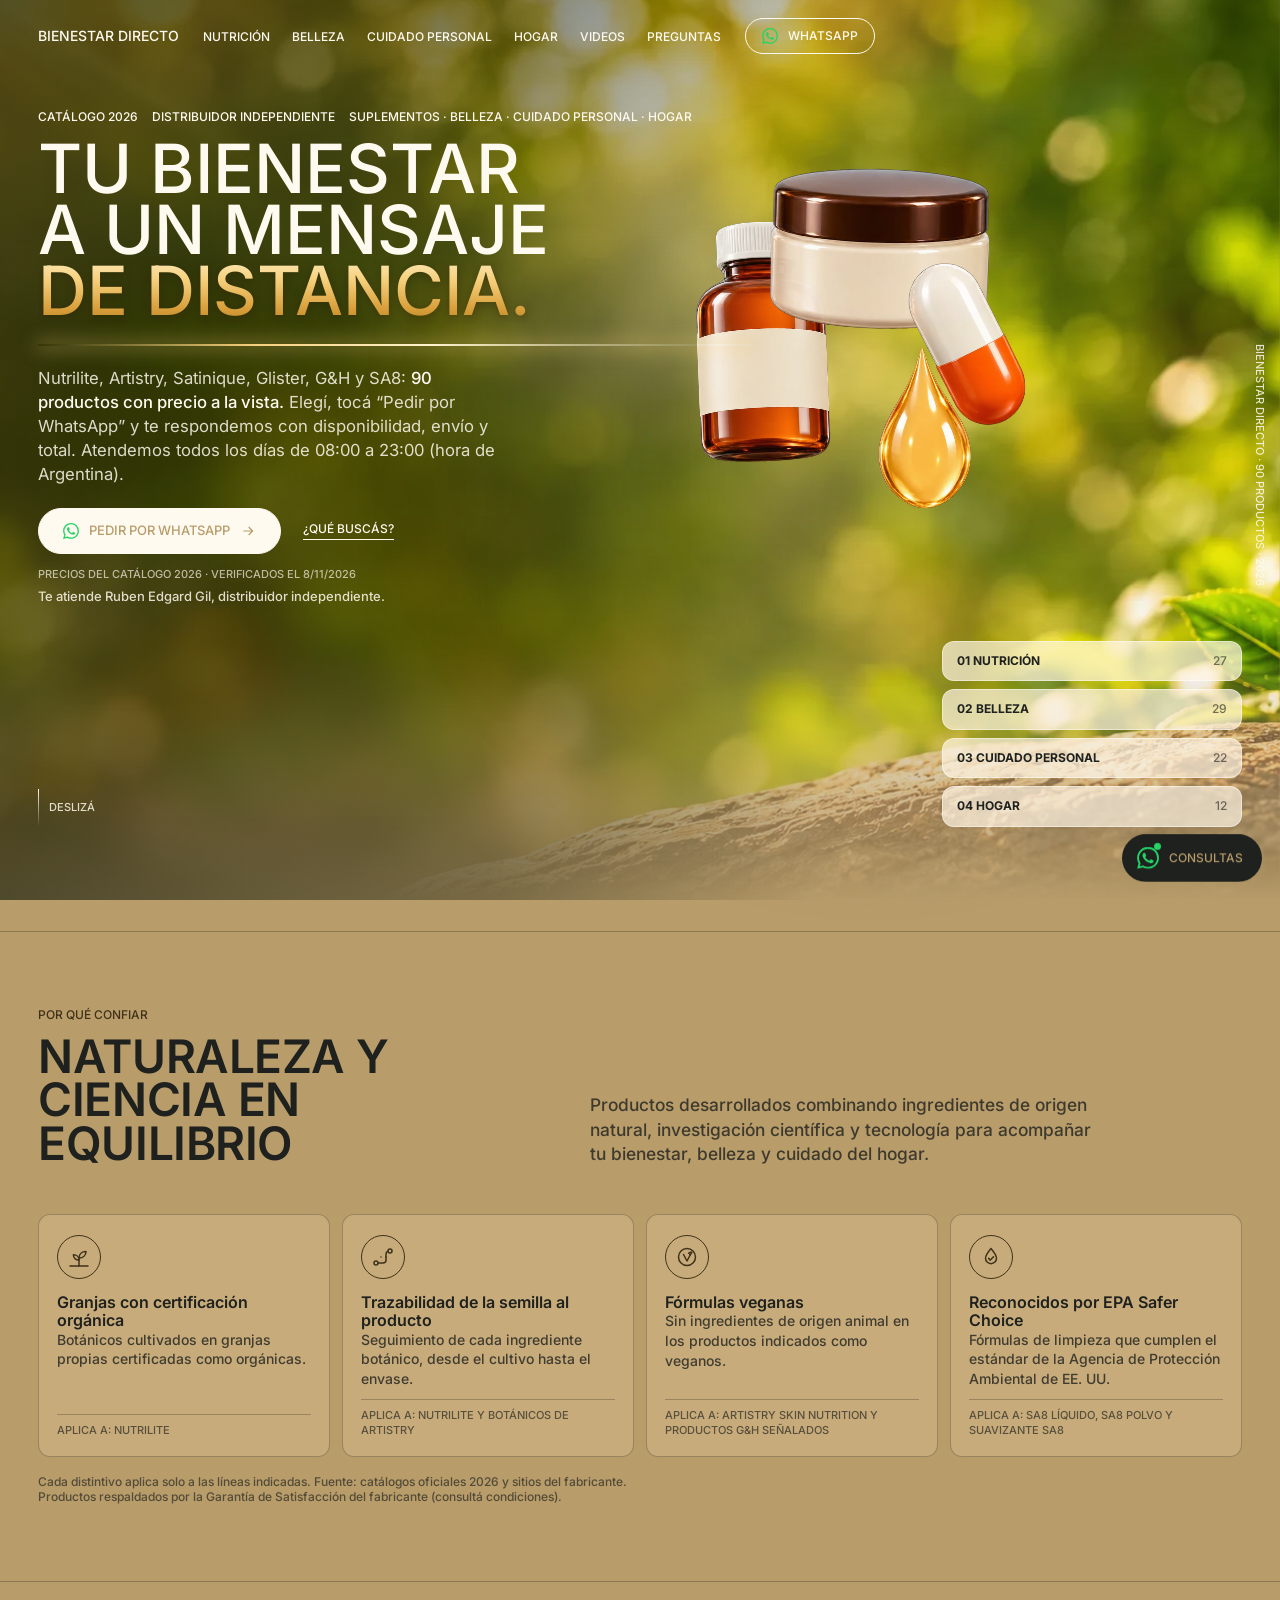
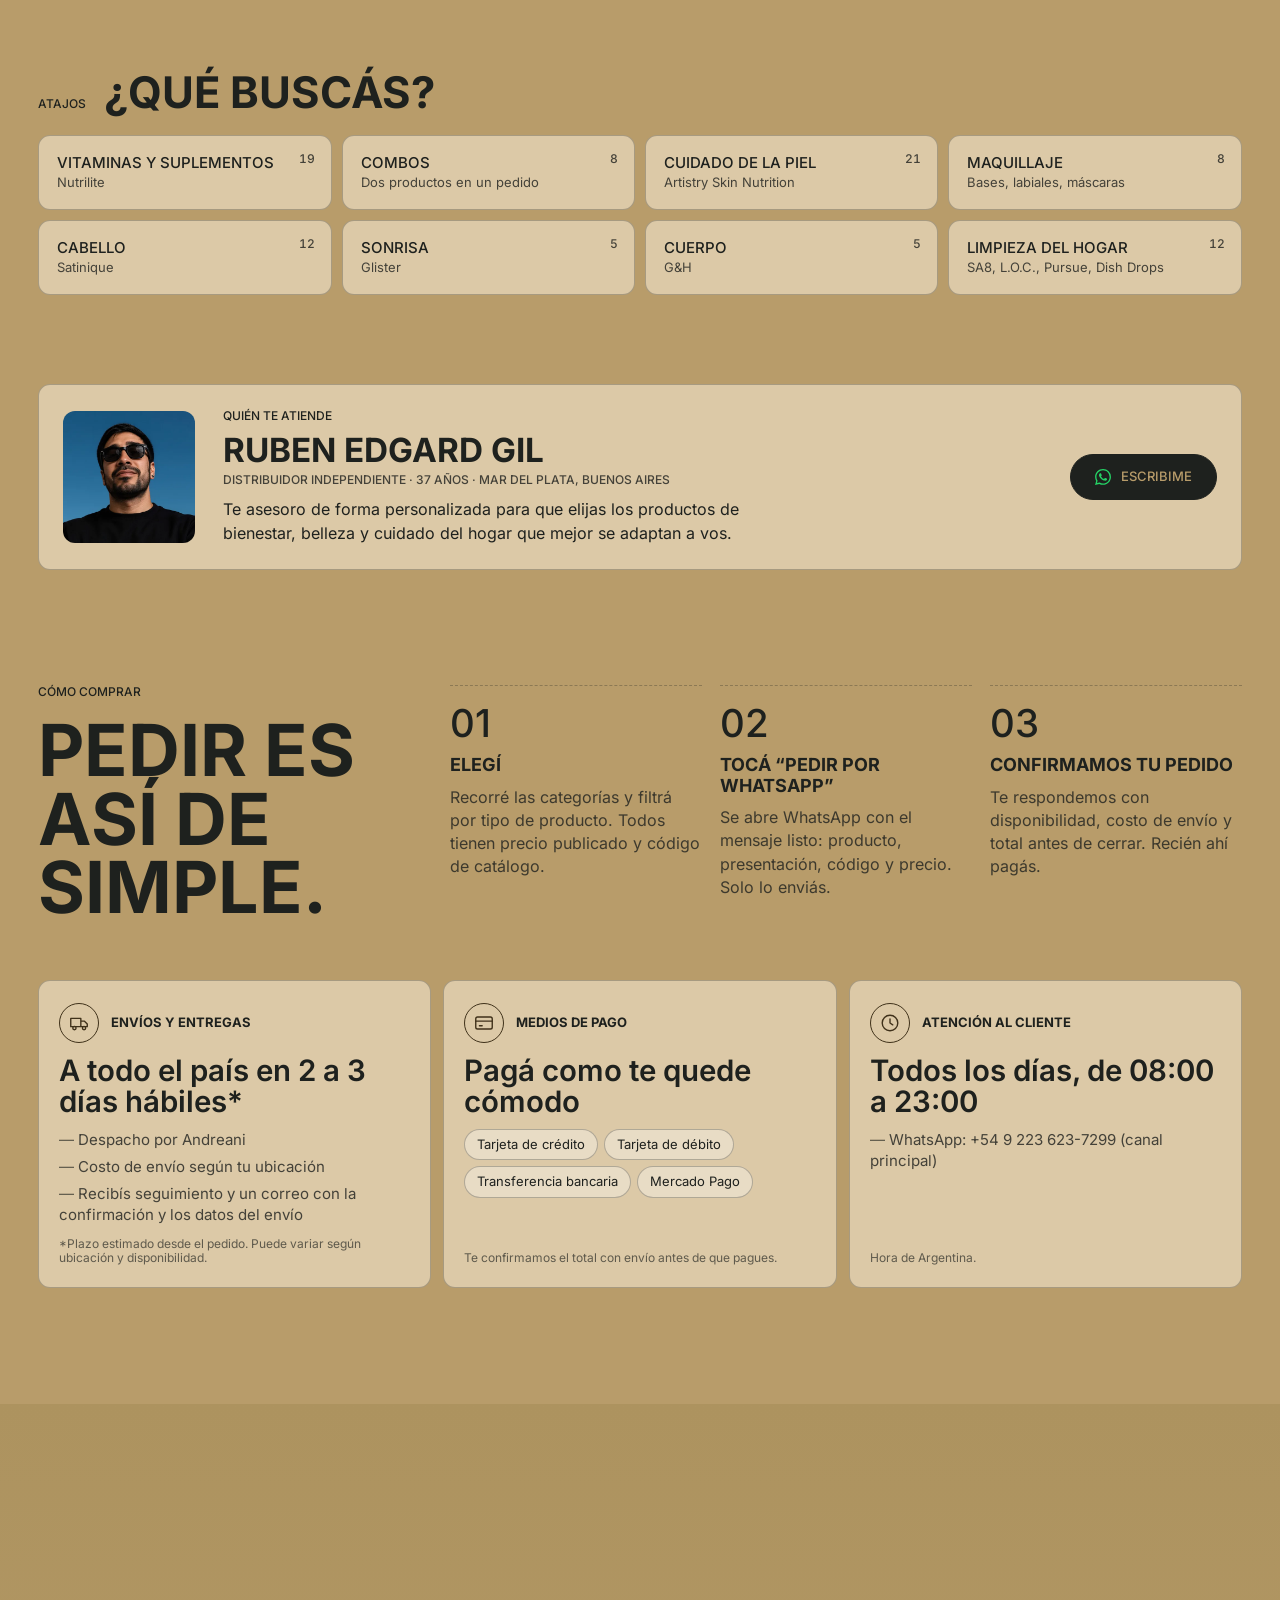
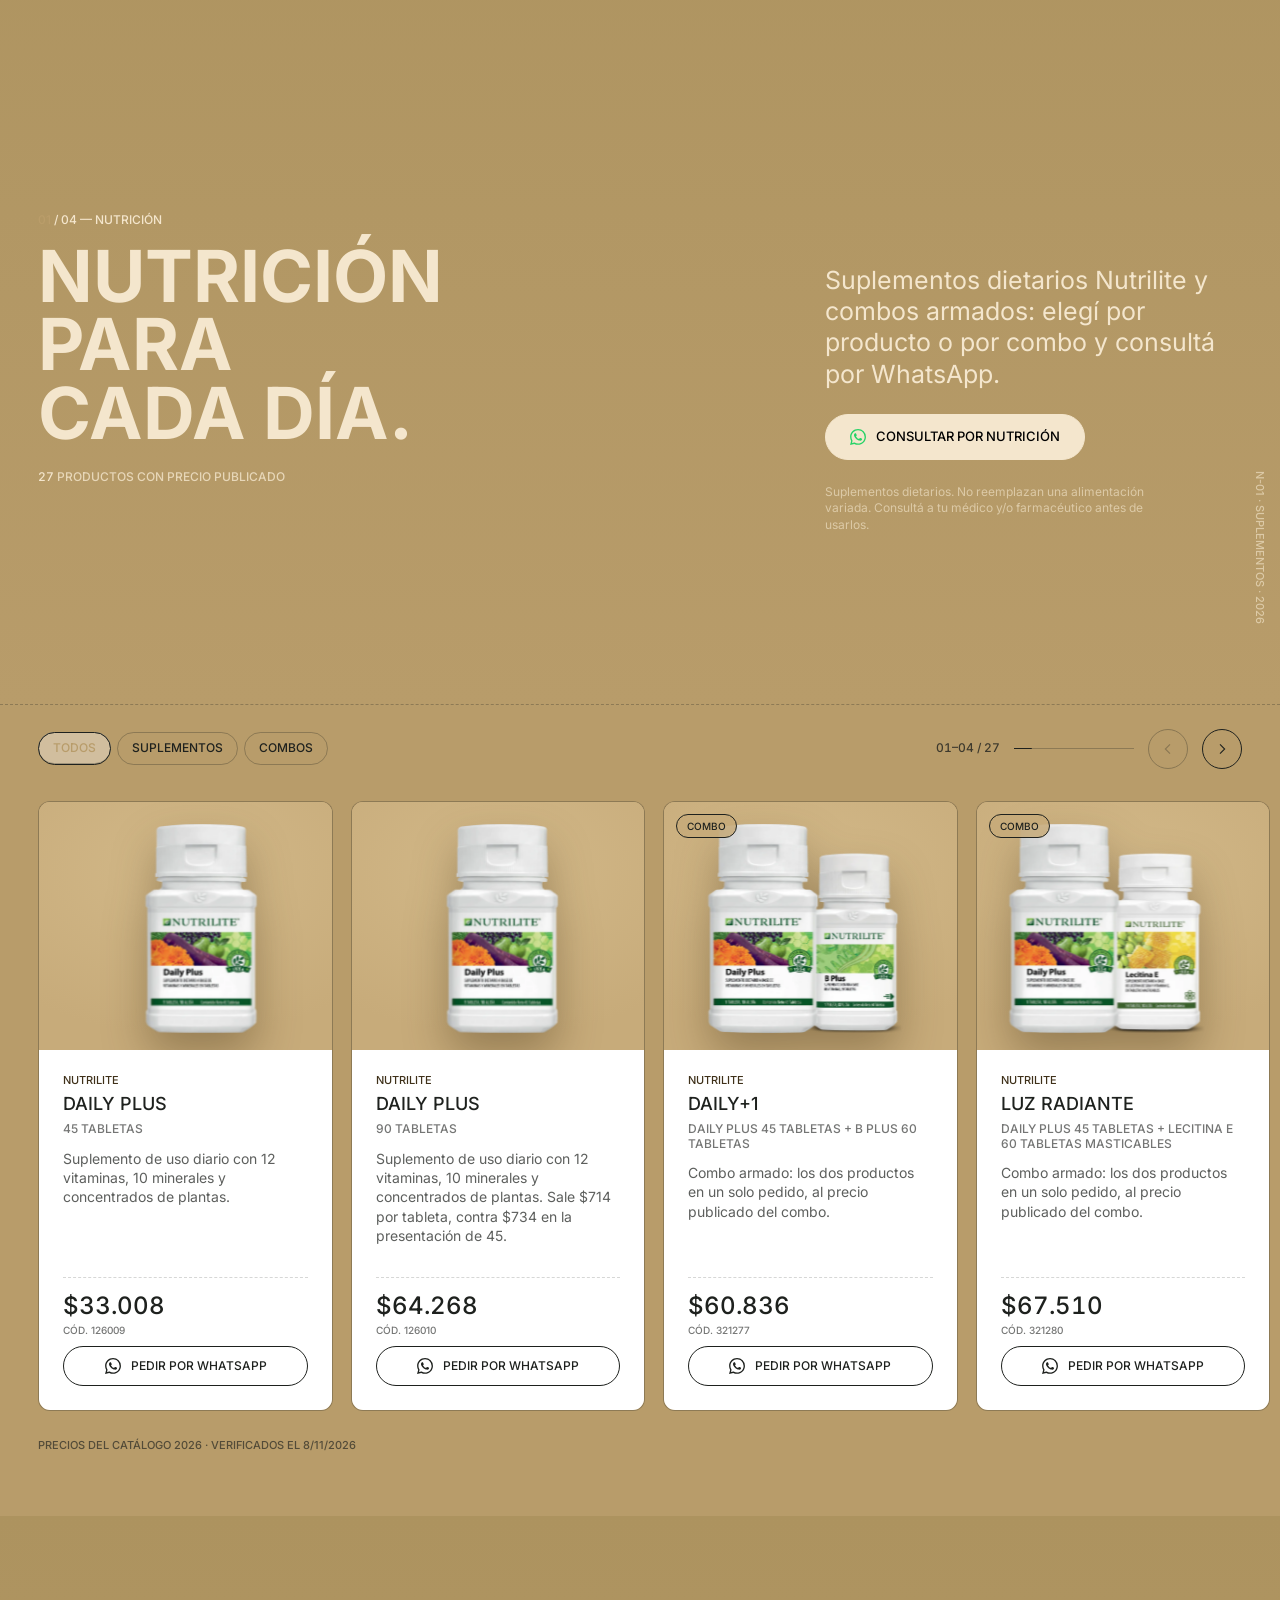
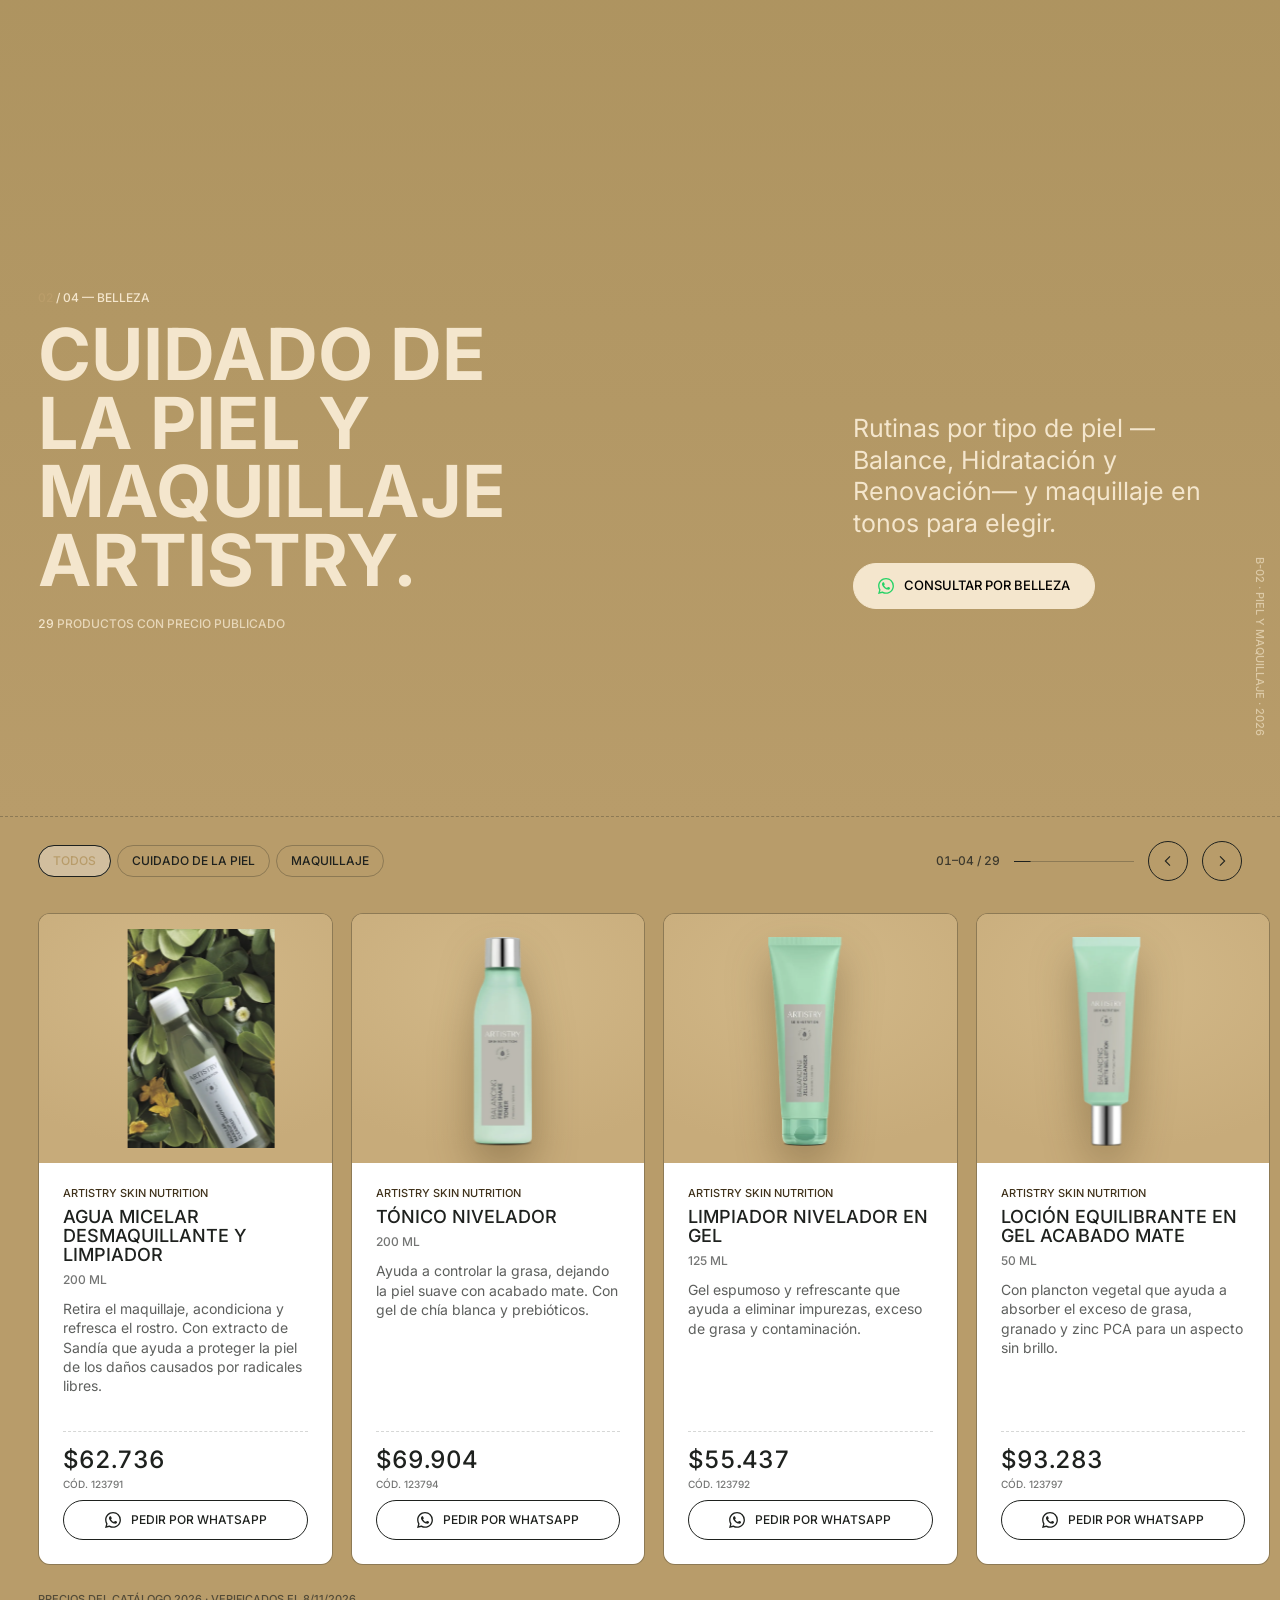
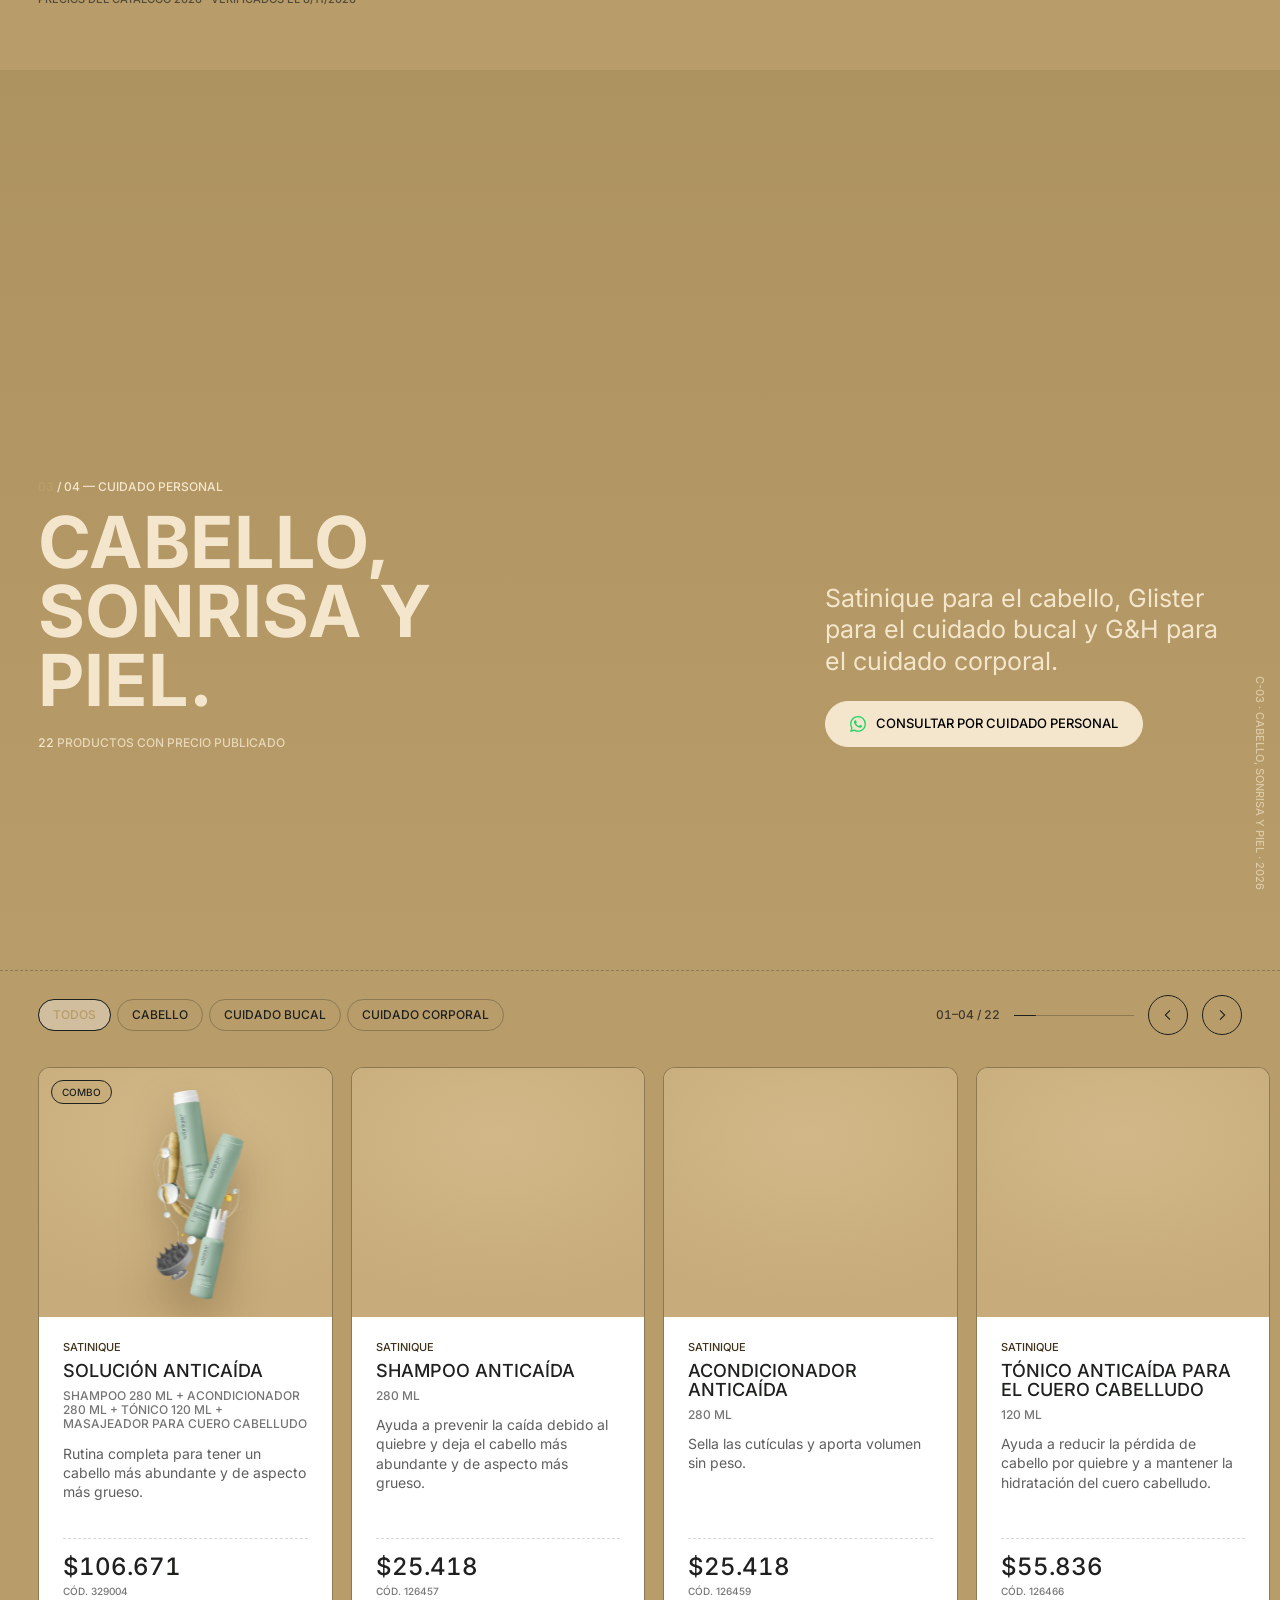
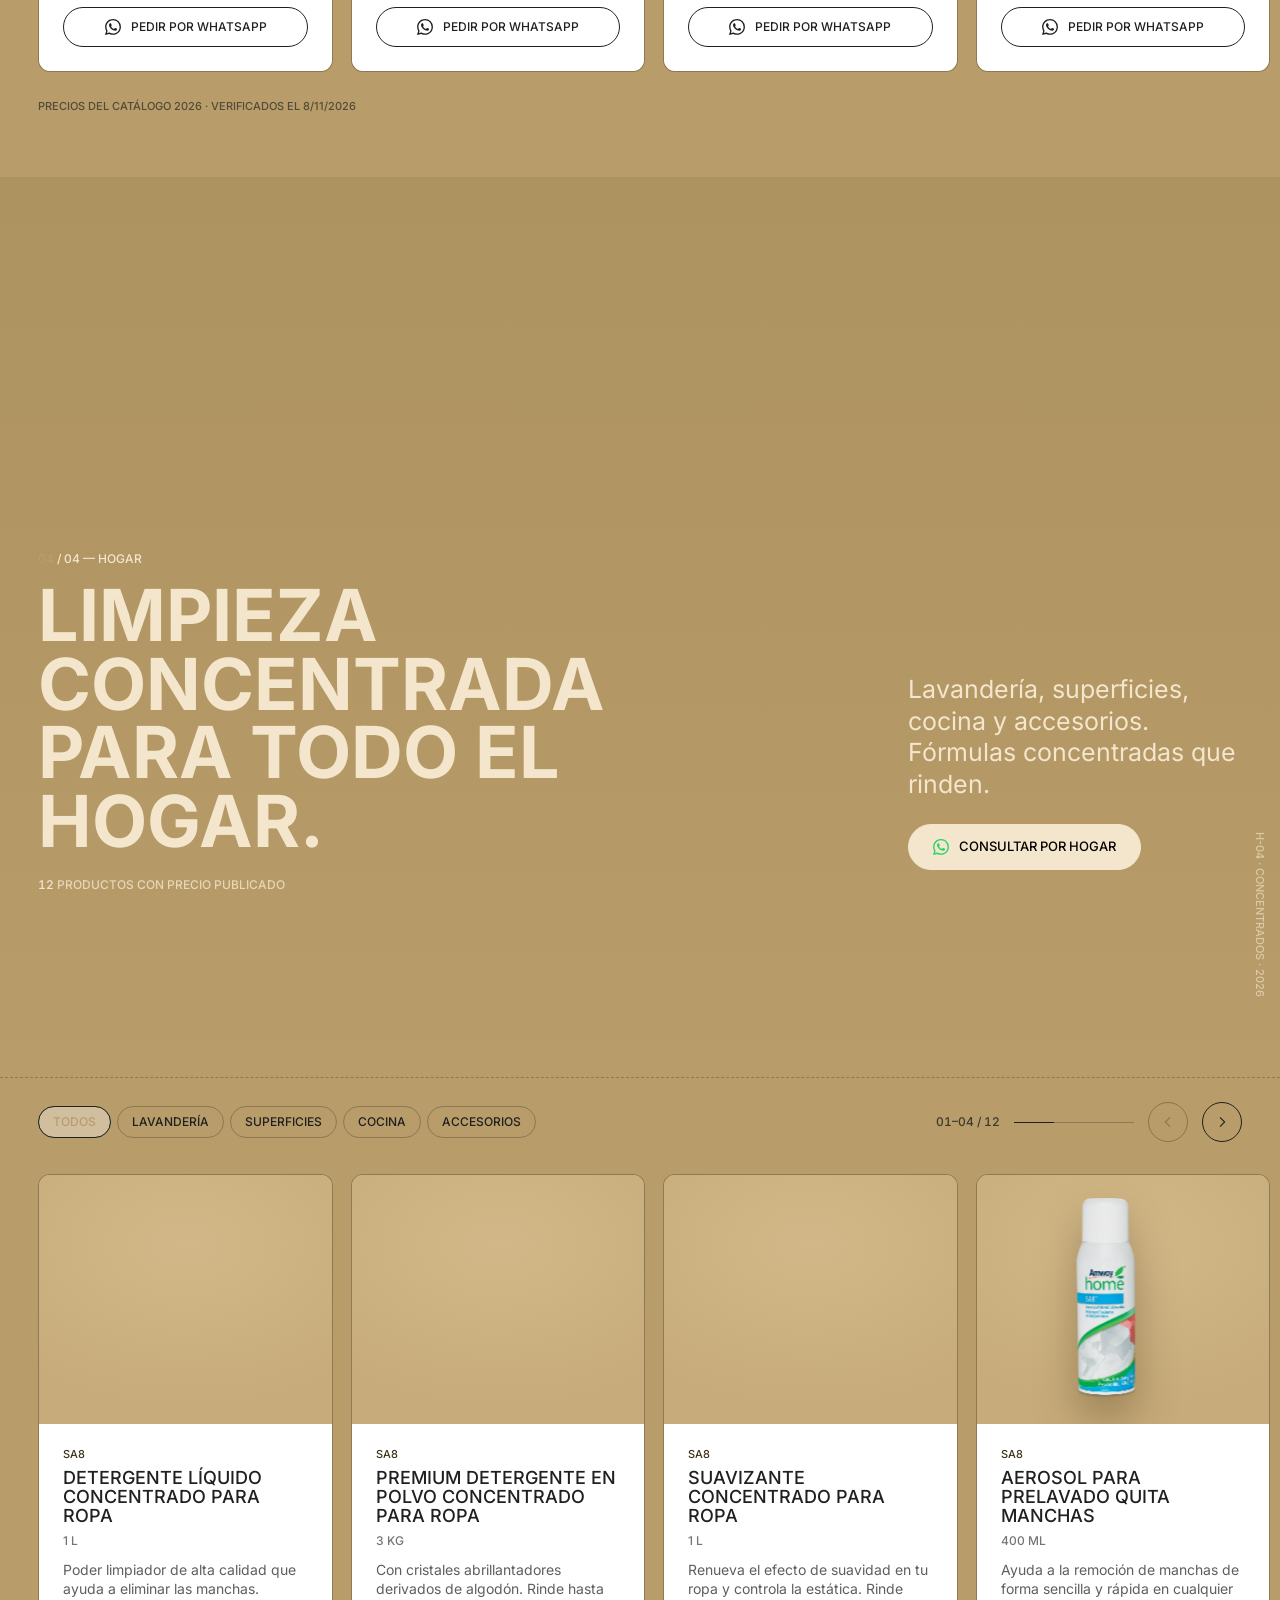
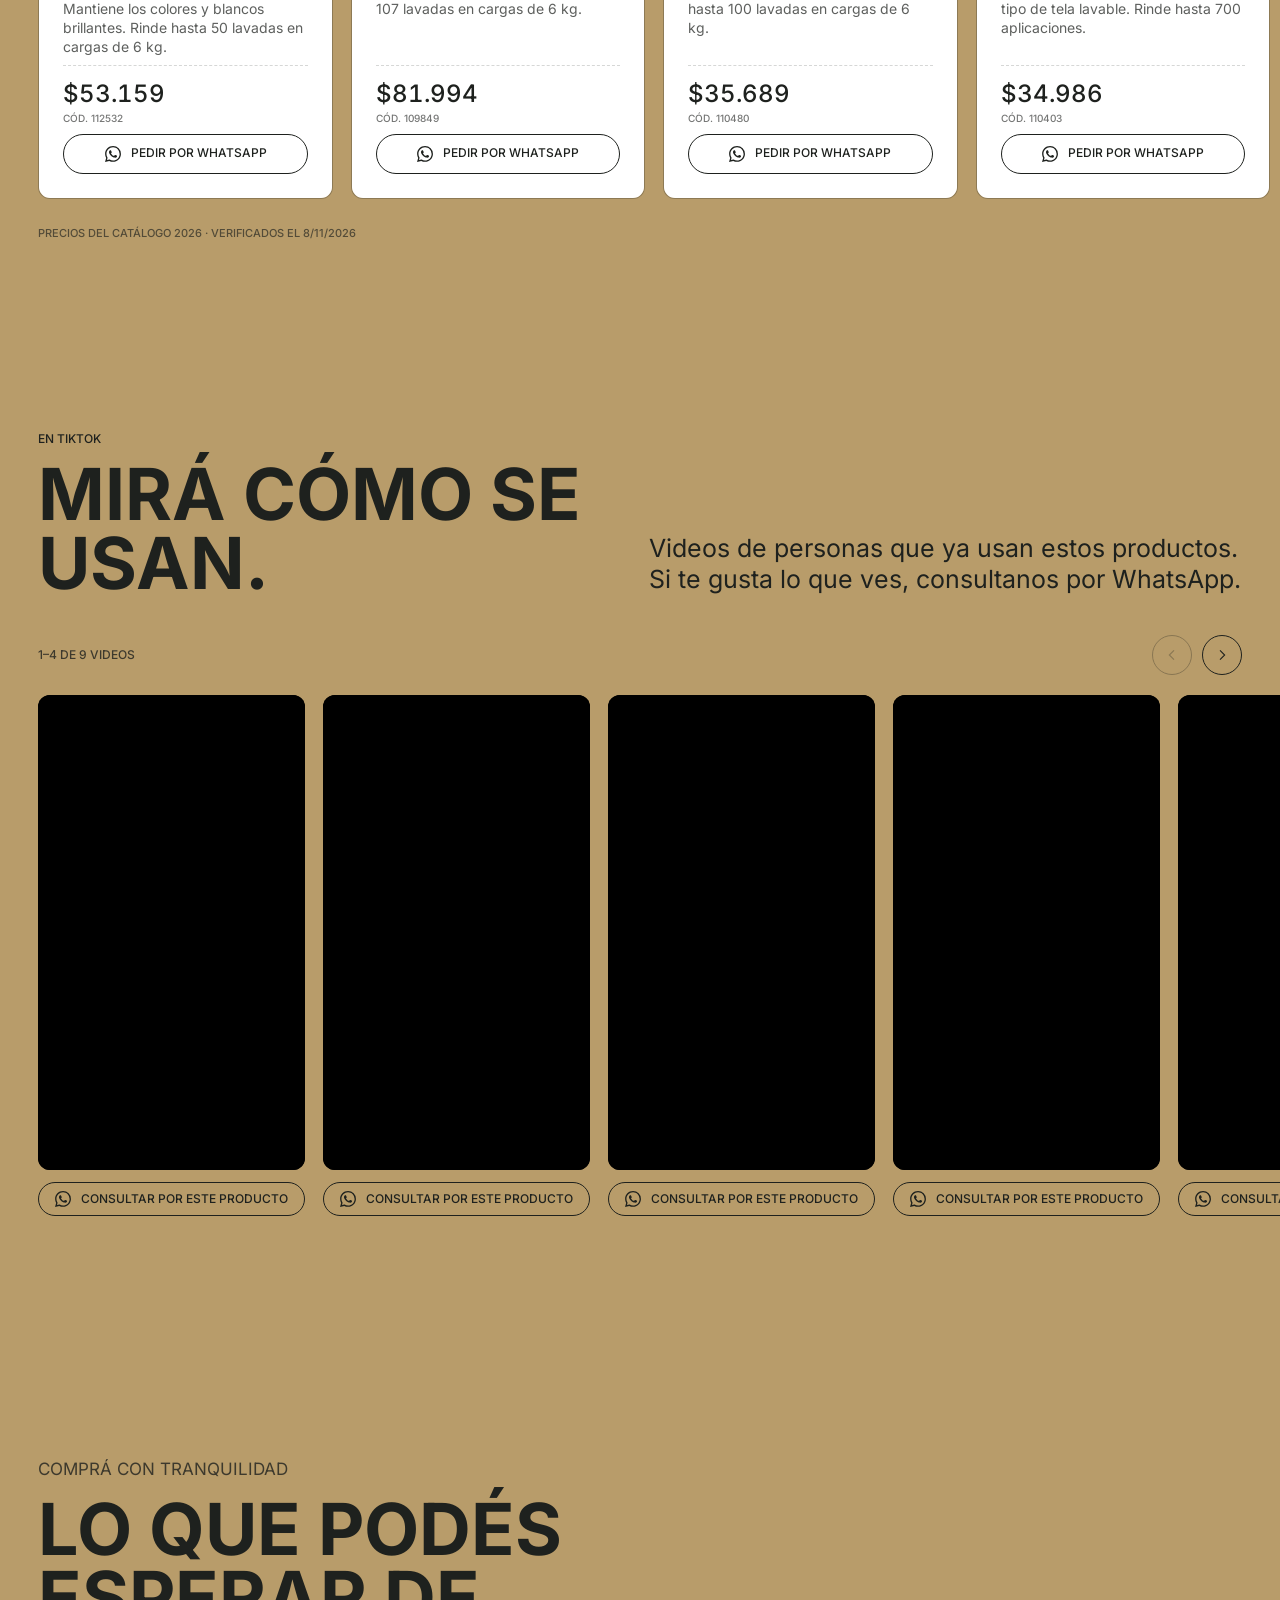
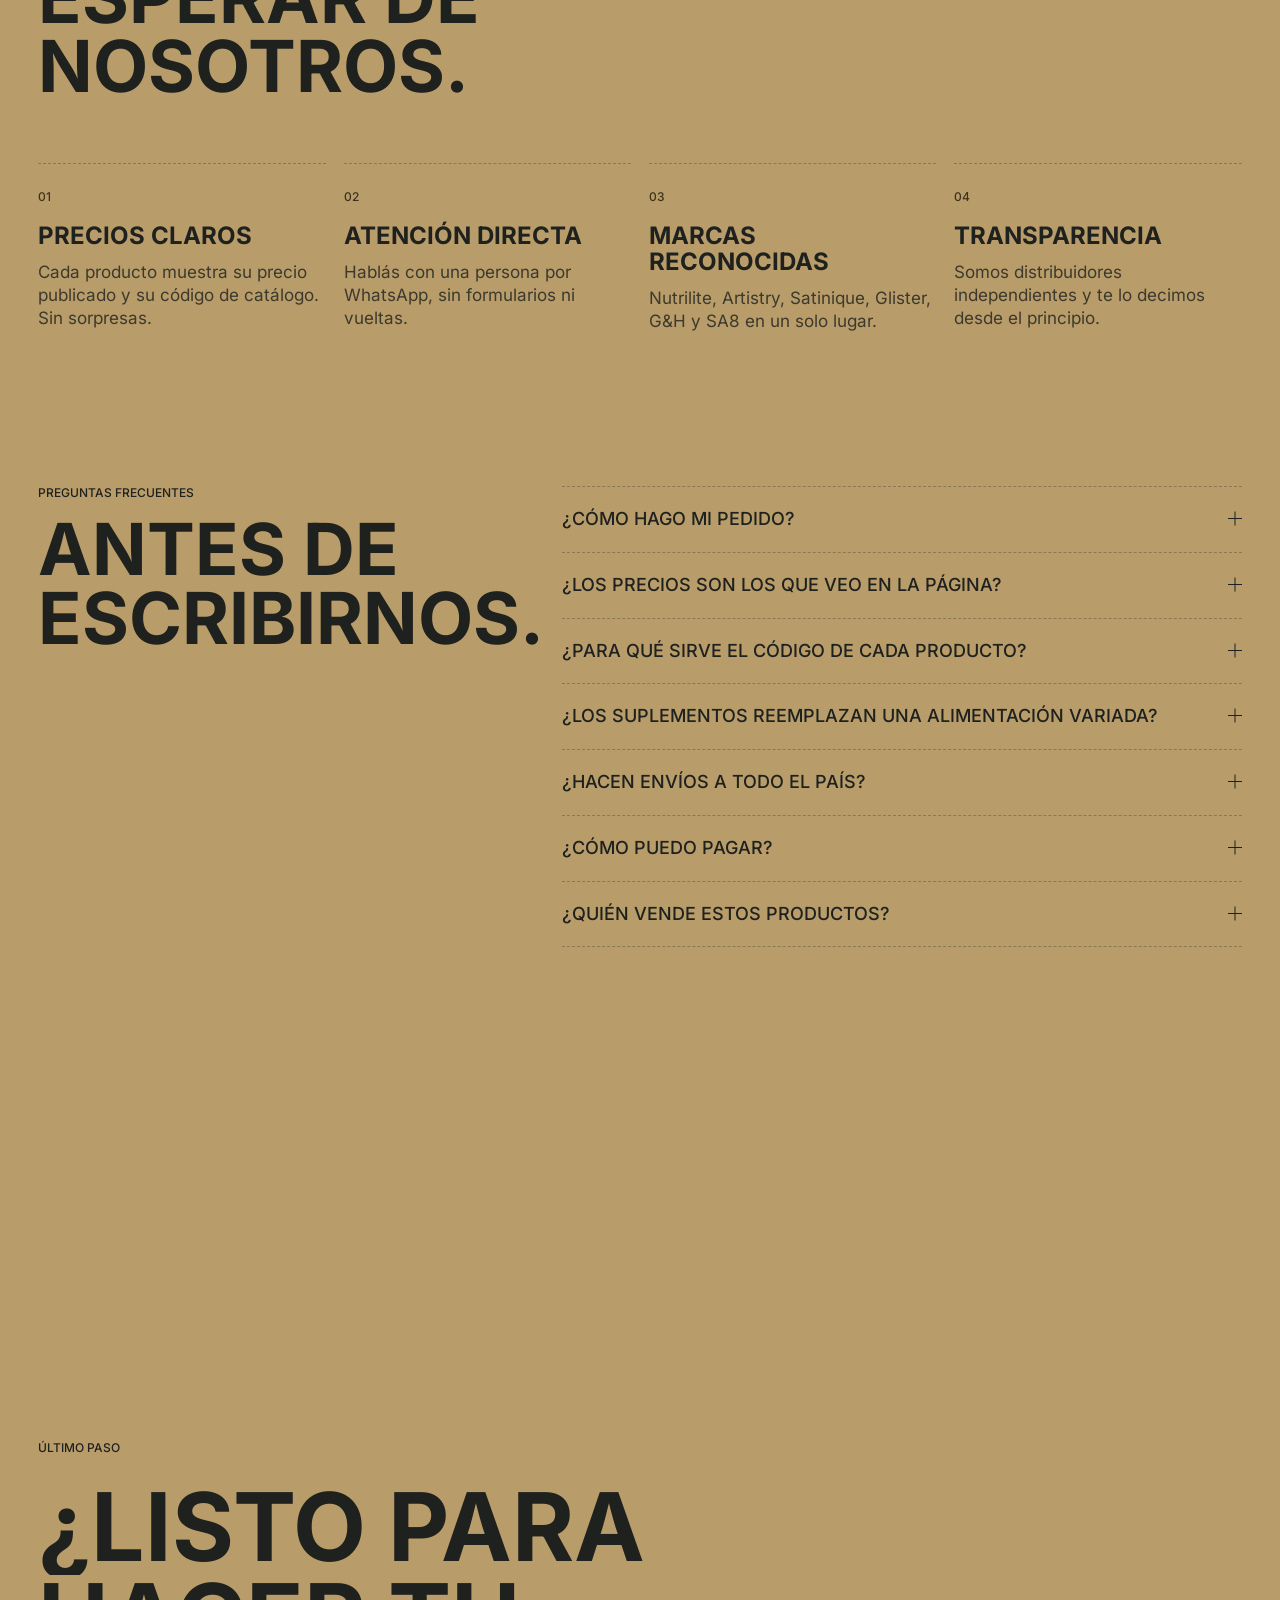
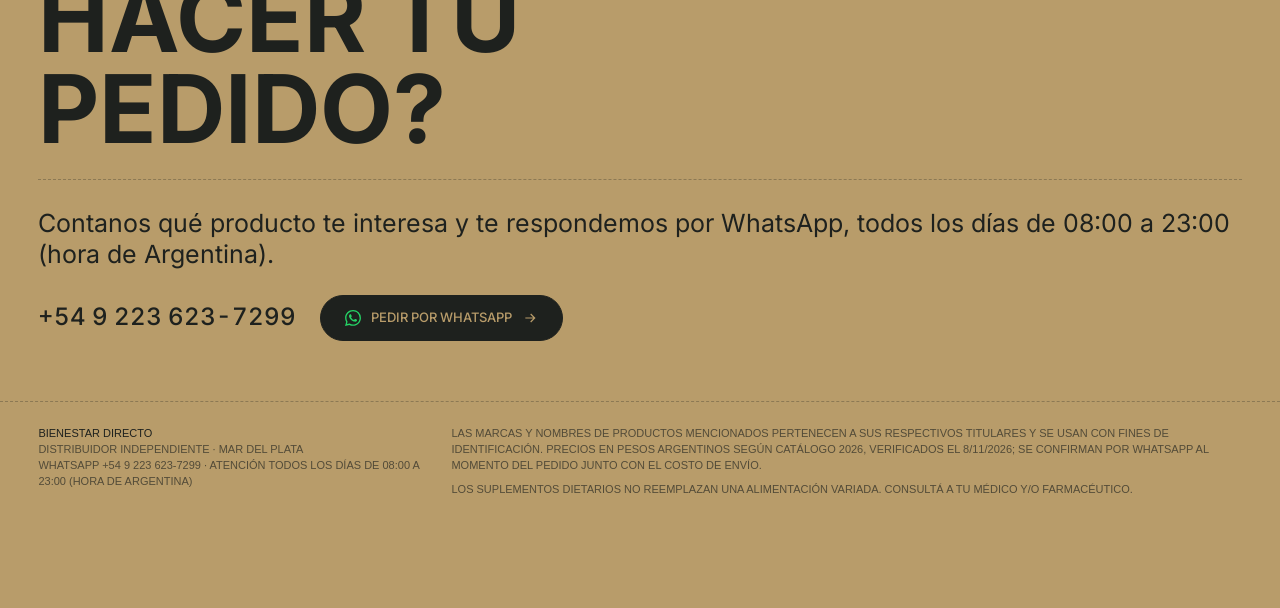
==== commit 26390208: "Videos: flechas y contador para recorrer todos los TikTok Co-Authored-By: Claude Opus 5.5 <noreply@a" ====
--- a/index.html
+++ b/index.html
@@ -1289,7 +1289,9 @@
 <section class="tt" id="videos" aria-labelledby="h-videos">
 <div class="tt-head"><div><p class="label m-fade">En TikTok</p><h2 id="h-videos" class="split">Mirá cómo se usan.</h2></div>
 <p class="body m-fade">Videos de personas que ya usan estos productos. Si te gusta lo que ves, consultanos por WhatsApp.</p></div>
-<div class="tt-rail" tabindex="0" role="region" aria-label="Videos de TikTok, desplazamiento horizontal">
+<div class="tt-ctrl"><span class="tt-count" aria-live="polite">1–3 de 9 videos</span>
+<button class="rail-btn tt-btn" data-dir="-1" aria-label="Videos anteriores" aria-controls="tt-rail"><svg viewBox="0 0 24 24" aria-hidden="true"><path d="M15 5l-7 7 7 7"/></svg></button><button class="rail-btn tt-btn" data-dir="1" aria-label="Más videos" aria-controls="tt-rail"><svg viewBox="0 0 24 24" aria-hidden="true"><path d="M9 5l7 7-7 7"/></svg></button></div>
+<div class="tt-rail" id="tt-rail" tabindex="0" role="region" aria-label="Videos de TikTok, desplazamiento horizontal">
 <article class="tt-card">
 <div class="tt-box"><a class="tt-face" href="https://www.tiktok.com/@amwdistribuidor/video/7572336242323492104" target="_blank" rel="noopener" data-tt="7572336242323492104" aria-label="Ver video de TikTok de @amwdistribuidor">
 <span class="tt-top">TikTok</span><span class="tt-play"><svg viewBox="0 0 24 24" aria-hidden="true"><path d="M8 5.5v13l10.5-6.5z"/></svg></span><span class="tt-user">@amwdistribuidor</span><span class="tt-hint">Cargando video…</span></a></div>
--- a/assets/style.css
+++ b/assets/style.css
@@ -47,9 +47,9 @@
 
 /* ---------- Escena 3D y luz ambiental (detrás de todo) ---------- */
 .stage{position:fixed;inset:0;z-index:0;pointer-events:none}
-.stage #scene{position:absolute;inset:0;overflow:hidden;opacity:0;transition:opacity 1.2s var(--ease)}
+.stage #scene{position:absolute;inset:0;overflow:hidden;opacity:0;visibility:hidden;transition:opacity 1.2s var(--ease),visibility 0s 1.2s}
 .objs img{position:absolute;left:0;top:0;max-width:none;will-change:transform,opacity;opacity:0;user-select:none;pointer-events:none}
-.stage #scene.on{opacity:1}
+.stage #scene.on{opacity:1;visibility:visible;transition:opacity 1.2s var(--ease),visibility 0s}
 .glow{position:absolute;width:80vmax;height:80vmax;left:50%;top:50%;margin:-40vmax 0 0 -40vmax;border-radius:50%;opacity:0;
   transition:opacity 1.4s var(--ease);will-change:opacity,transform}
 .glow.on{opacity:1}
@@ -446,3 +446,19 @@
 .chips span{border:1px solid var(--line);border-radius:var(--r-ghost);padding:7px 12px;font-size:13px;font-weight:400;background:rgba(255,255,255,.35)}
 .ic small{font-size:12px;font-weight:400;color:var(--fg-50);margin-top:auto}
 @media(max-width:900px){.info-grid{grid-template-columns:1fr}}
+
+/* Rendimiento en celulares: sin desenfoque (blur) detrás del menú y paneles */
+@media (max-width:900px),(pointer:coarse){
+  .nav.solid{background:rgba(184,156,106,.97);-webkit-backdrop-filter:none;backdrop-filter:none}
+  .info{-webkit-backdrop-filter:none;backdrop-filter:none;background:rgba(199,171,122,.92)}
+}
+@media (max-width:900px){
+  /* capas fijas gigantes que en celular casi no se ven pero cuestan mucho al hacer scroll */
+  .stage .glow,.stage .stage-bg{display:none}
+}
+
+/* Videos: flechas y contador para ver los que quedan fuera de pantalla */
+.tt-ctrl{display:flex;align-items:center;justify-content:flex-end;gap:10px;padding:0 var(--pad);margin:-8px 0 16px}
+.tt-count{margin-right:auto;font-size:12px;text-transform:uppercase;color:var(--fg-70)}
+.tt-rail::after{content:"";flex:0 0 1px}
+@media (max-width:900px){.tt-ctrl{margin-top:0}.tt-btn{width:44px;height:44px}}
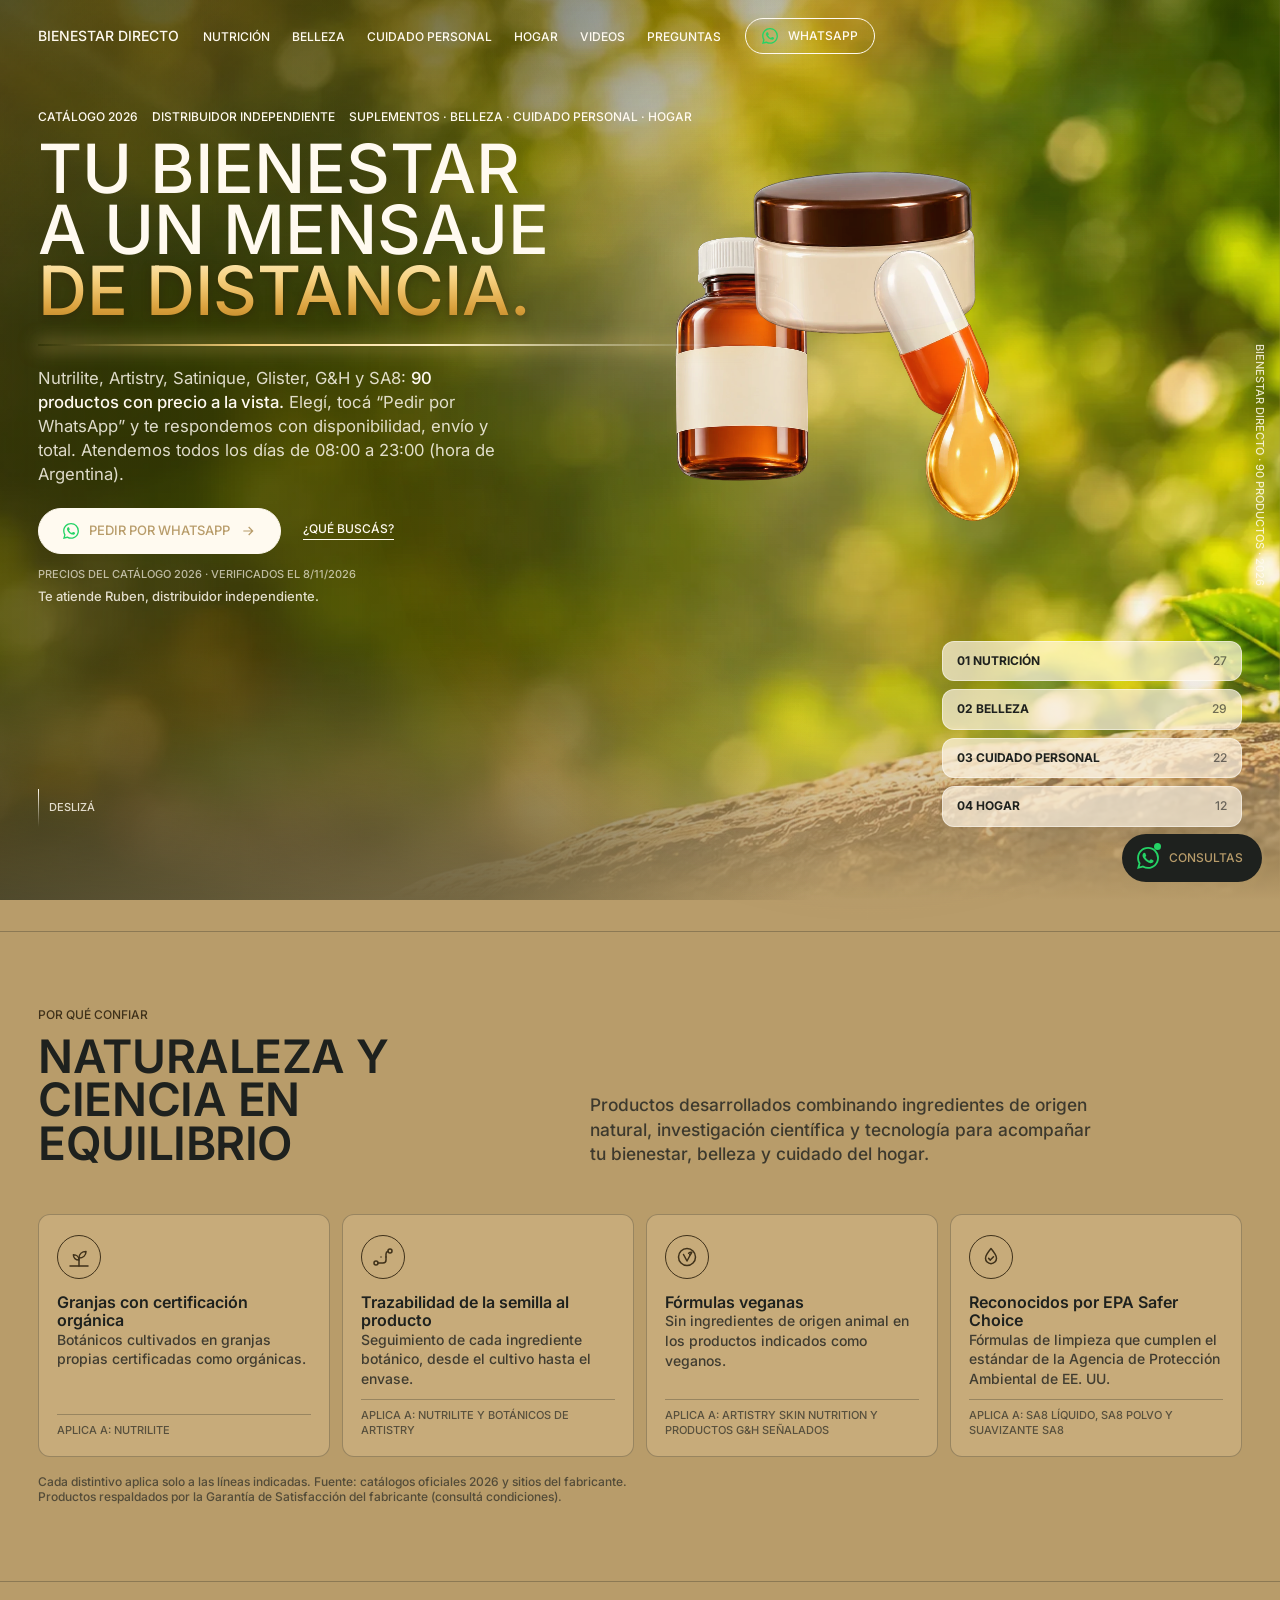
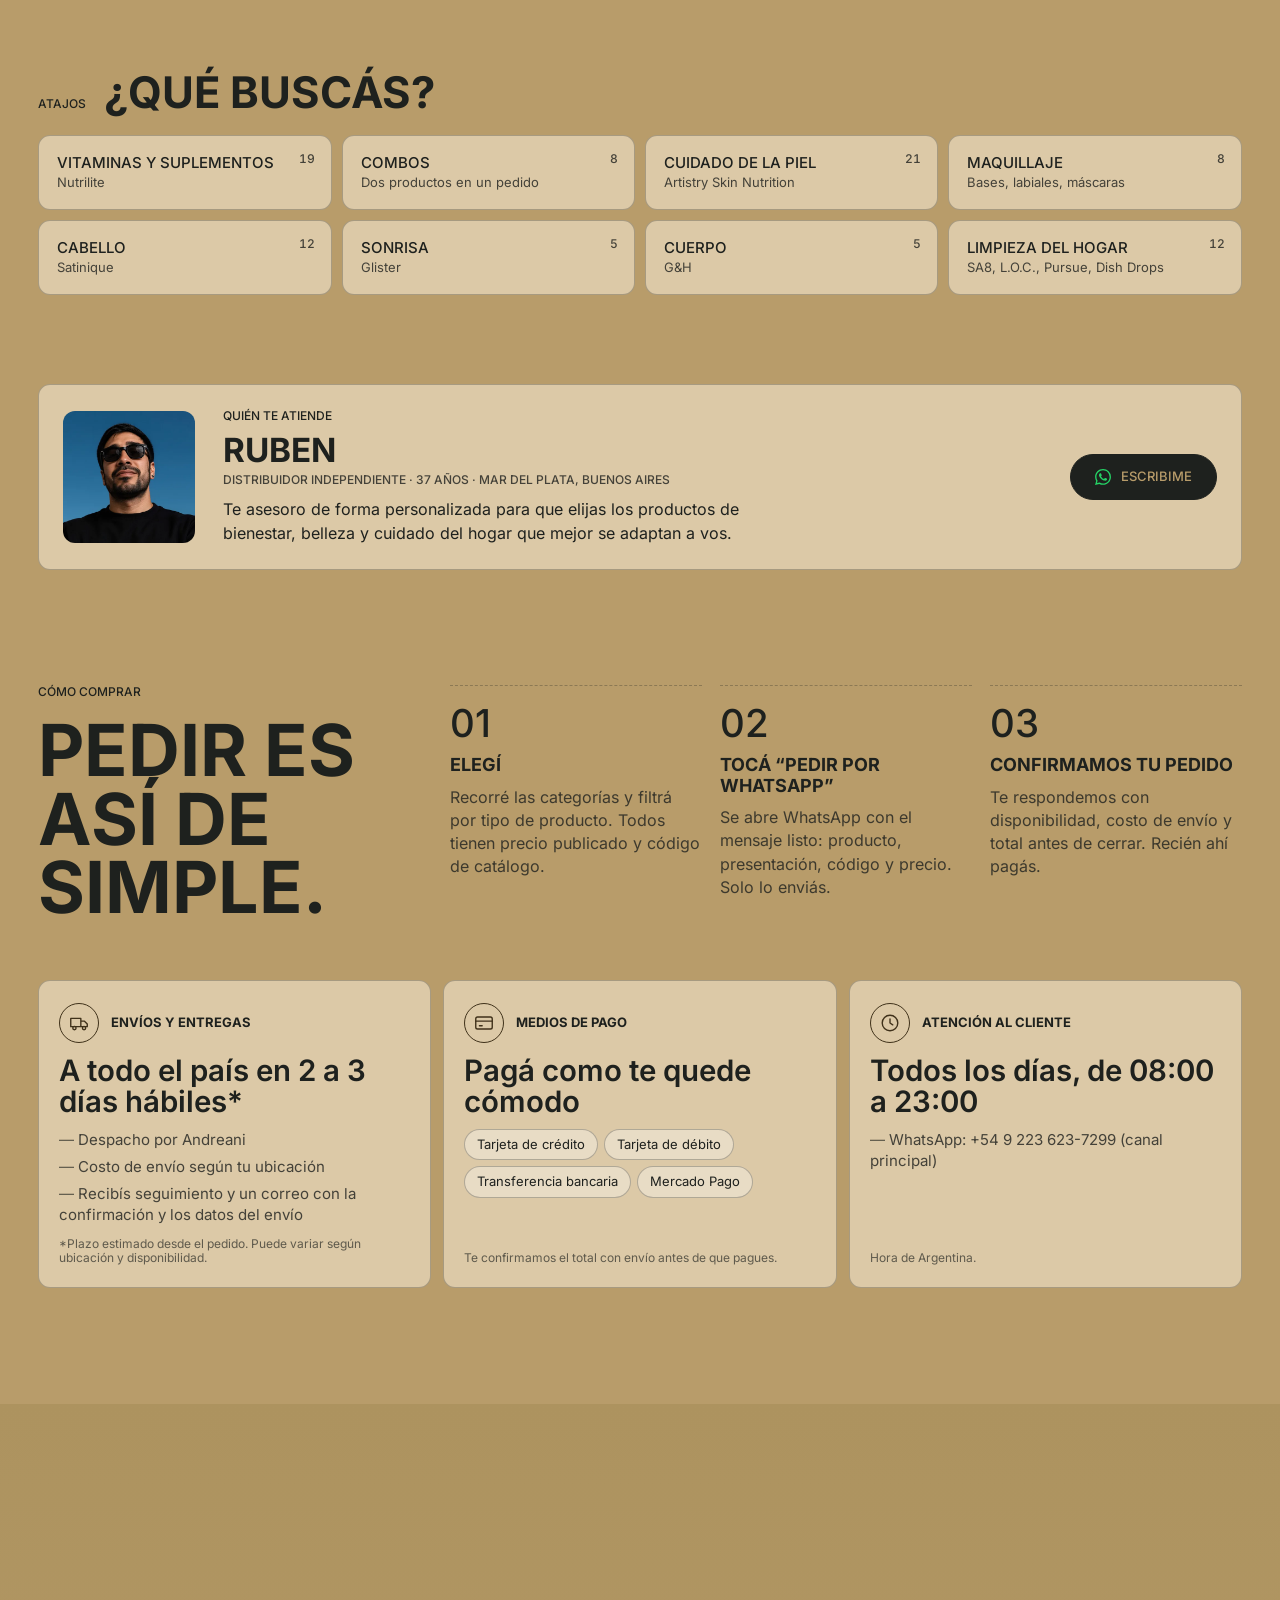
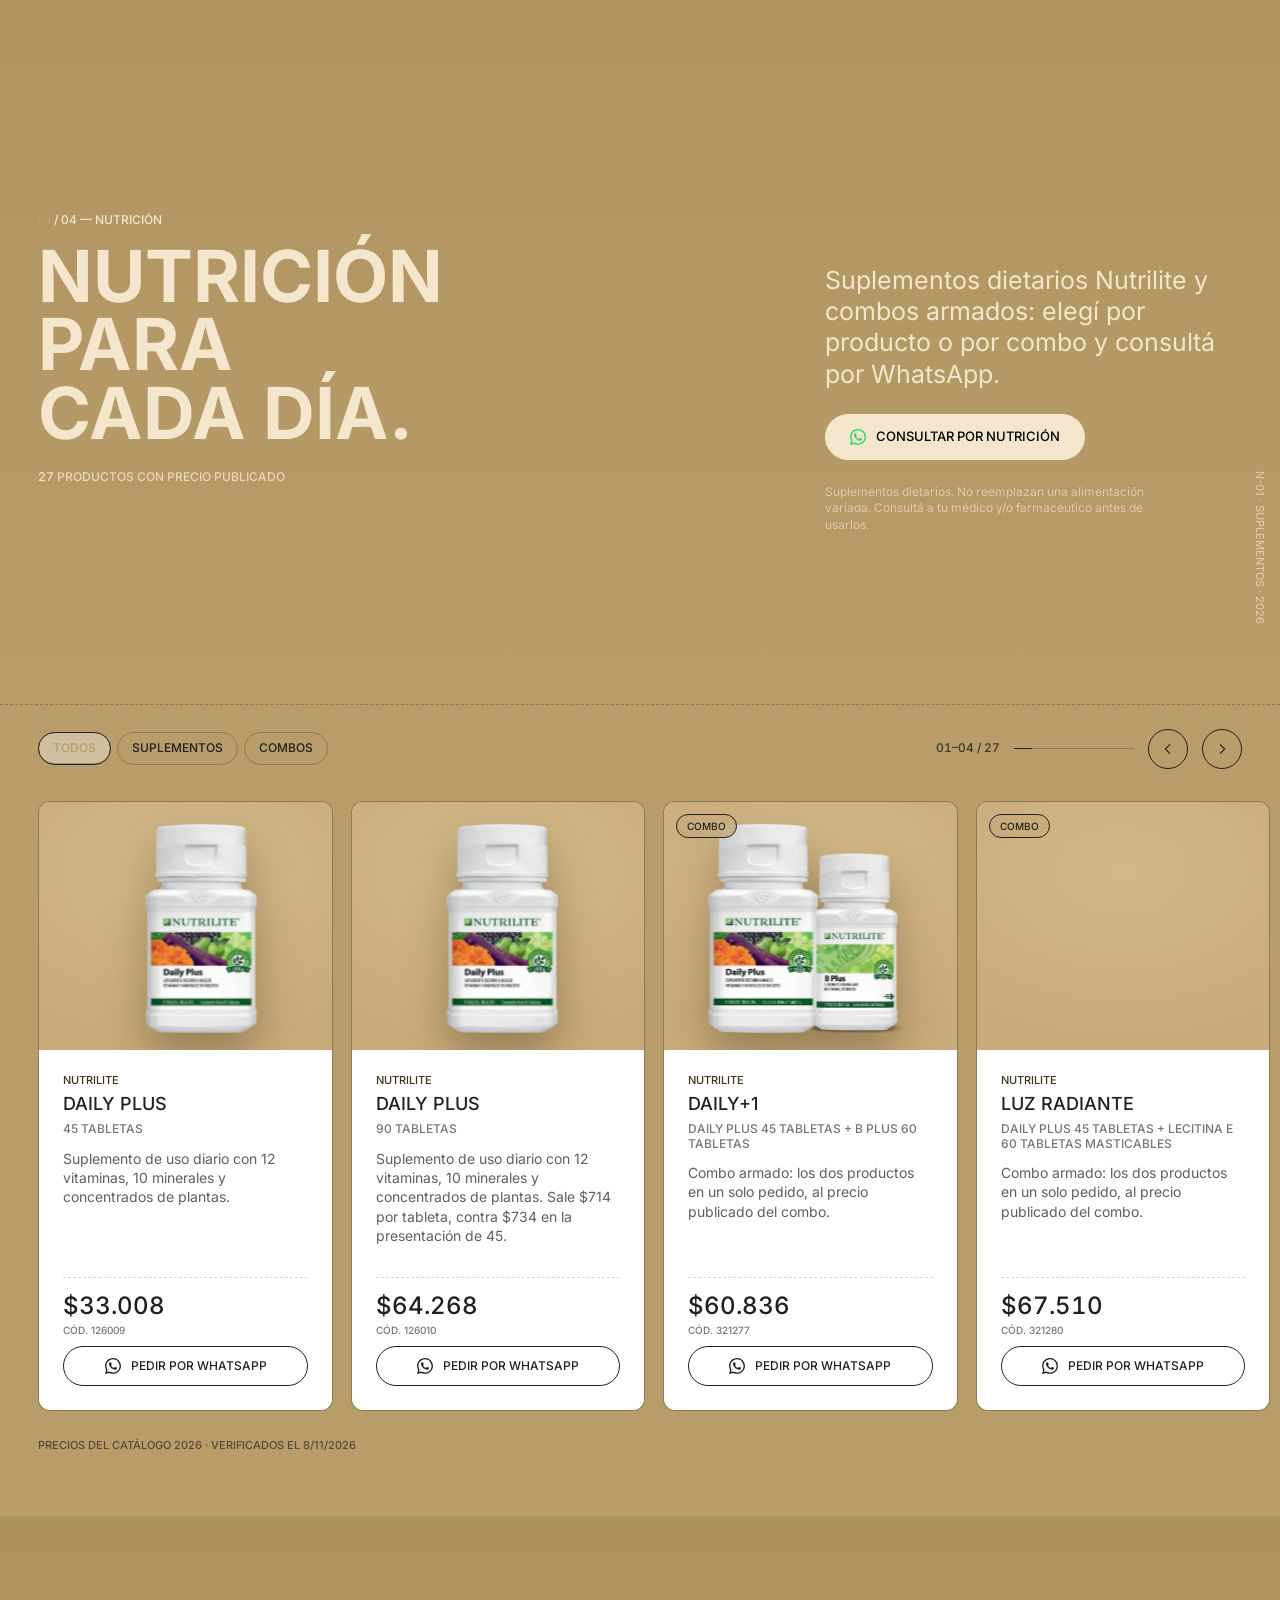
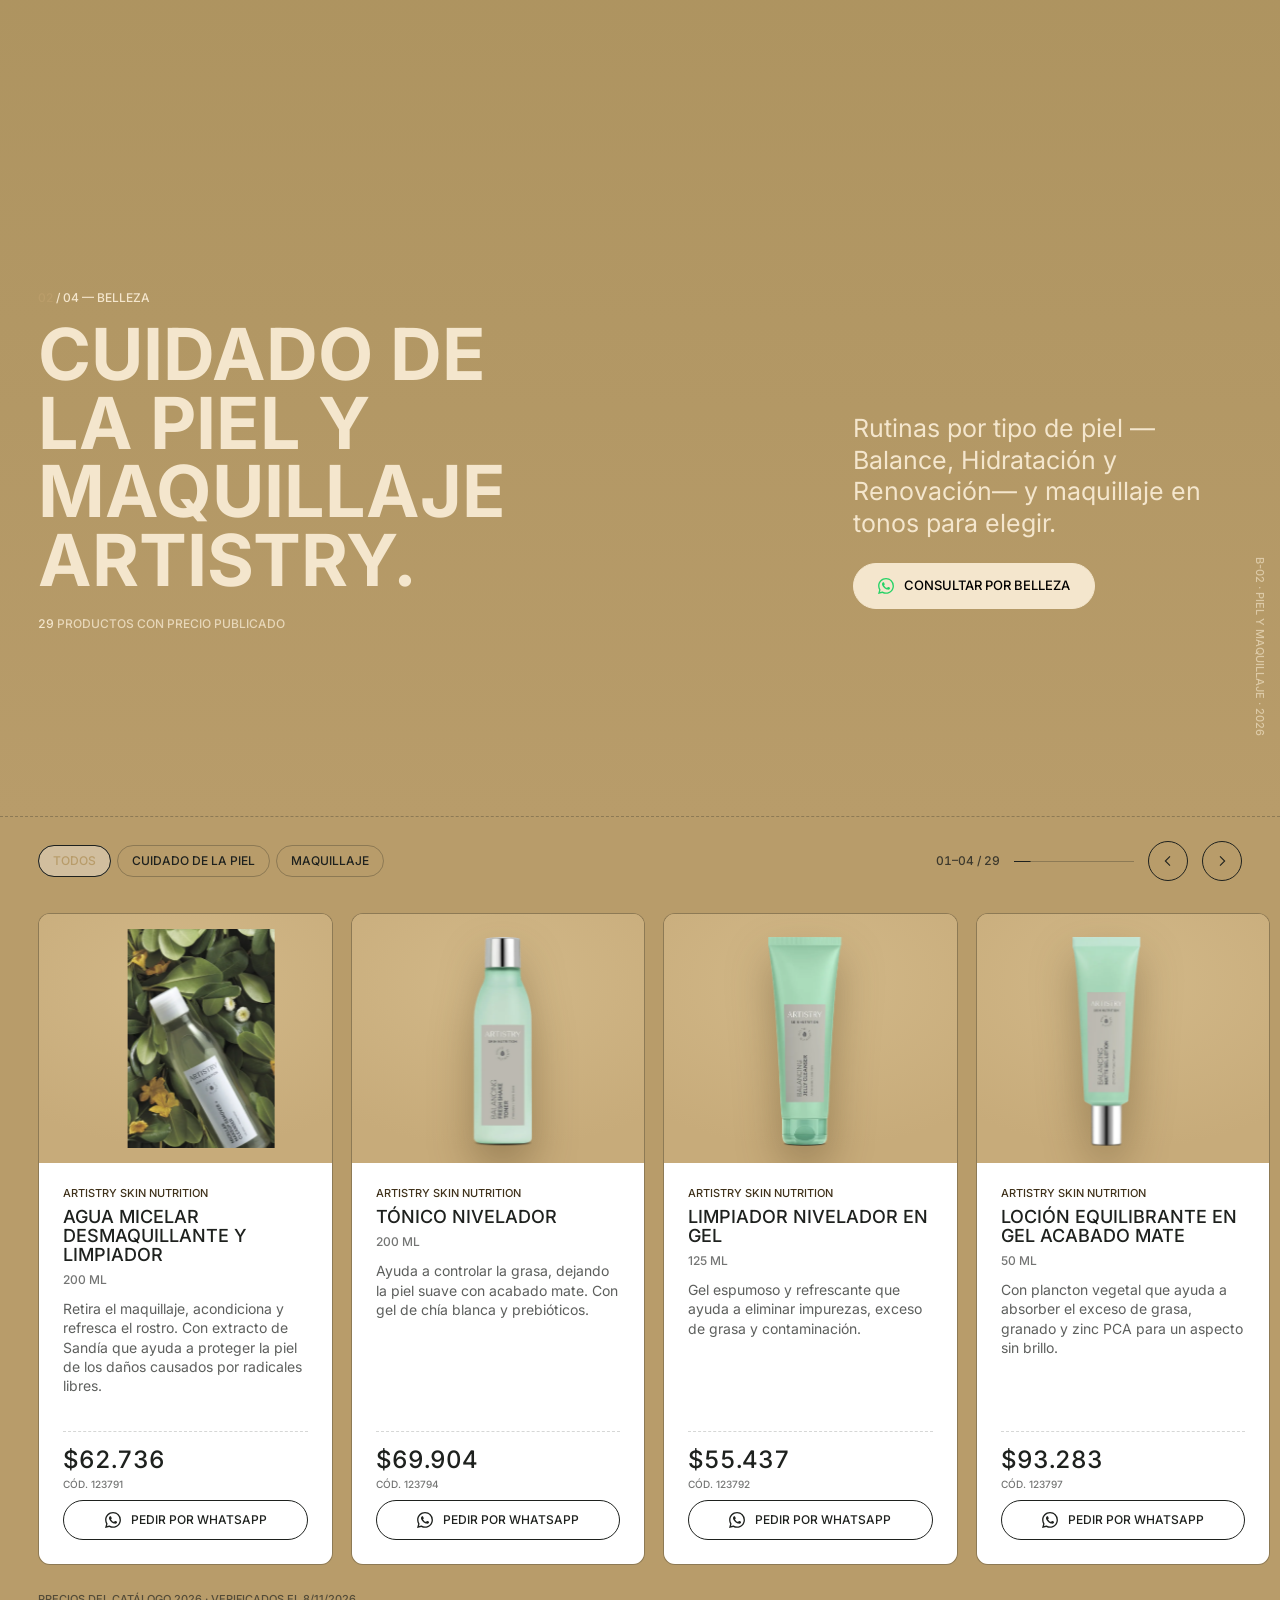
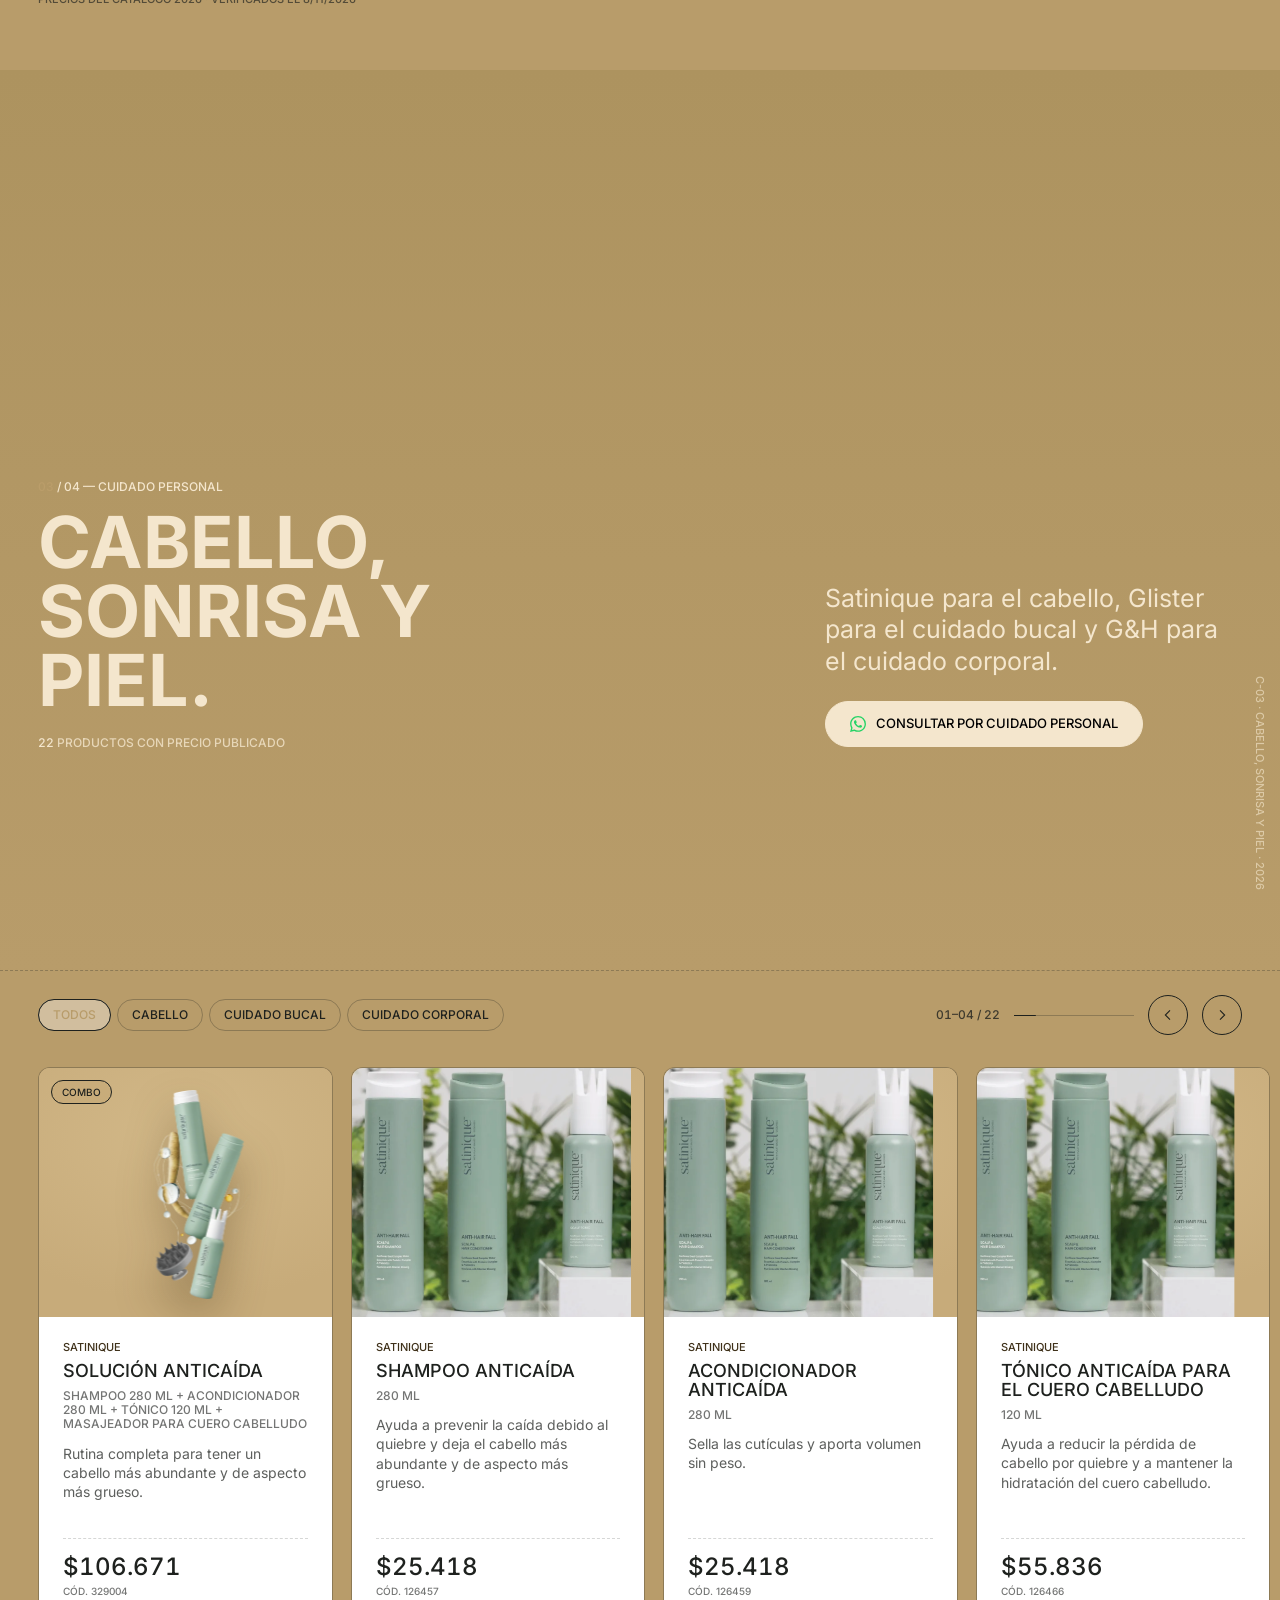
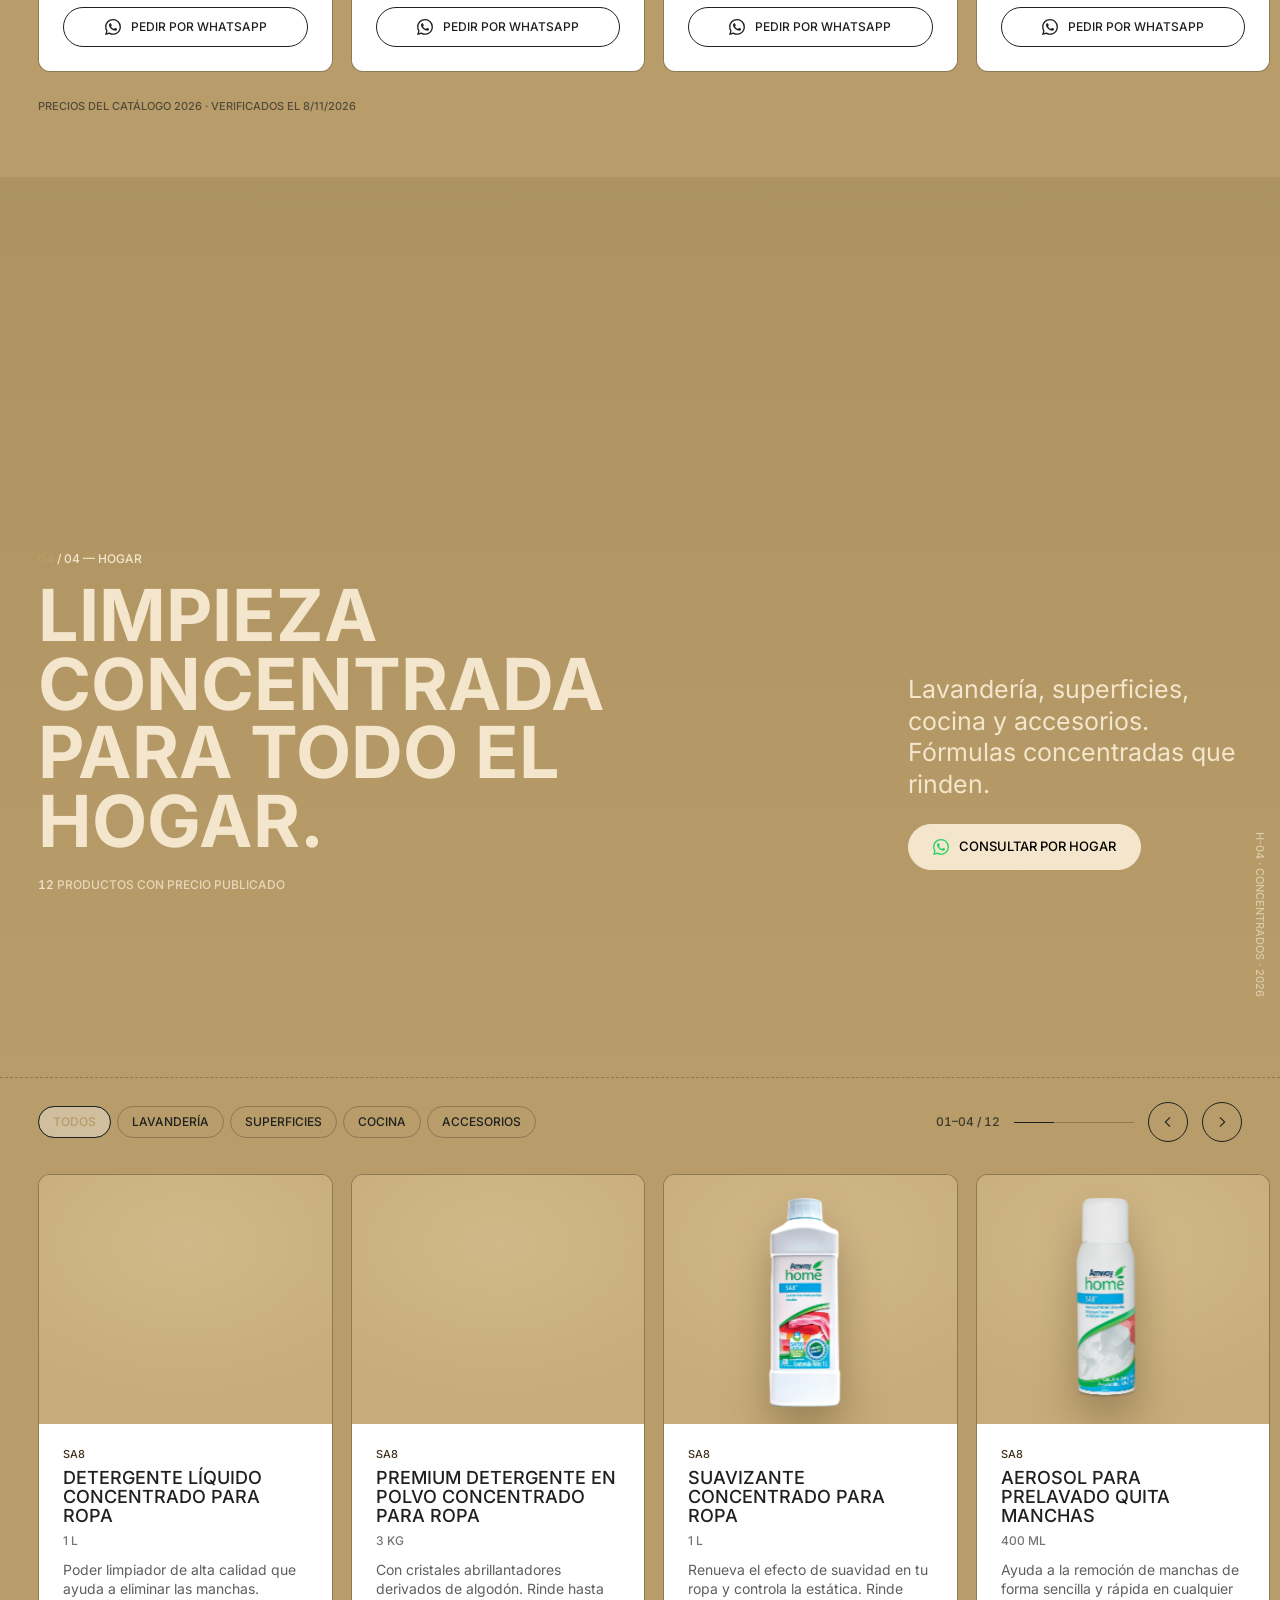
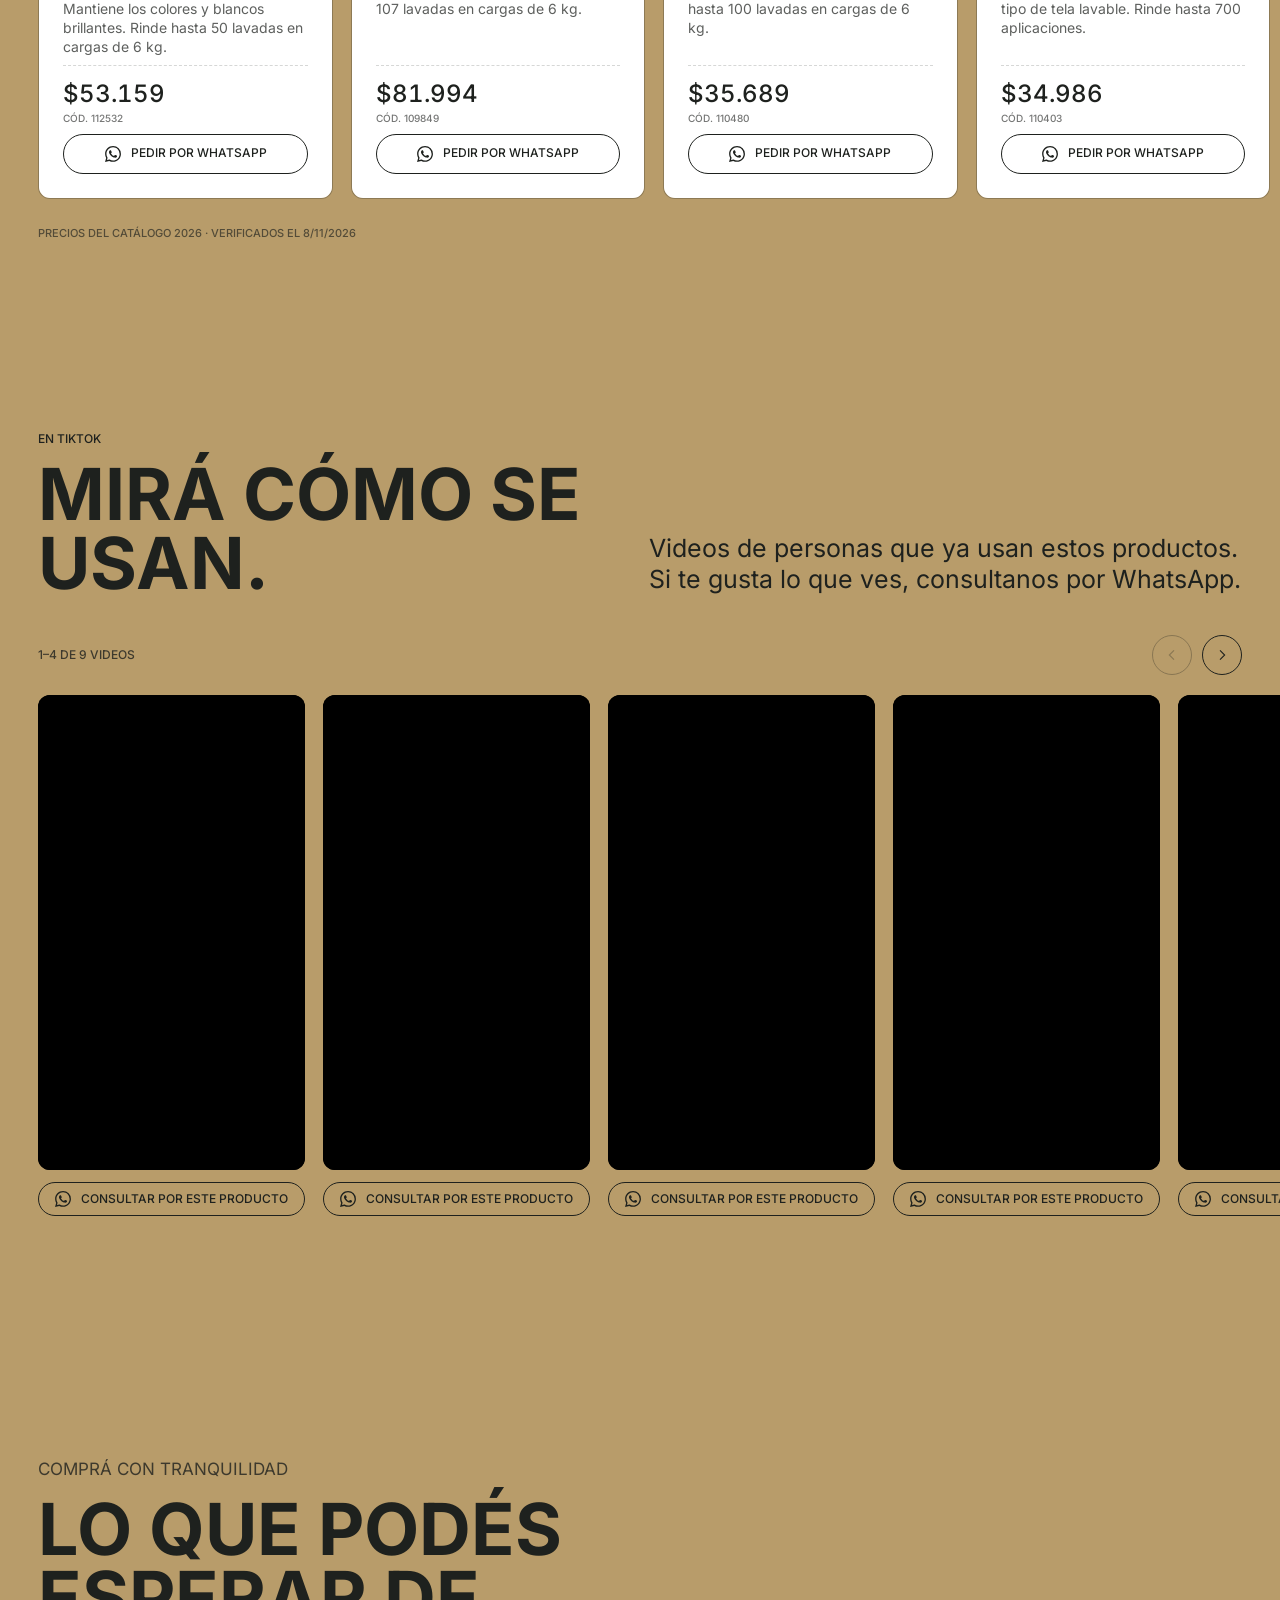
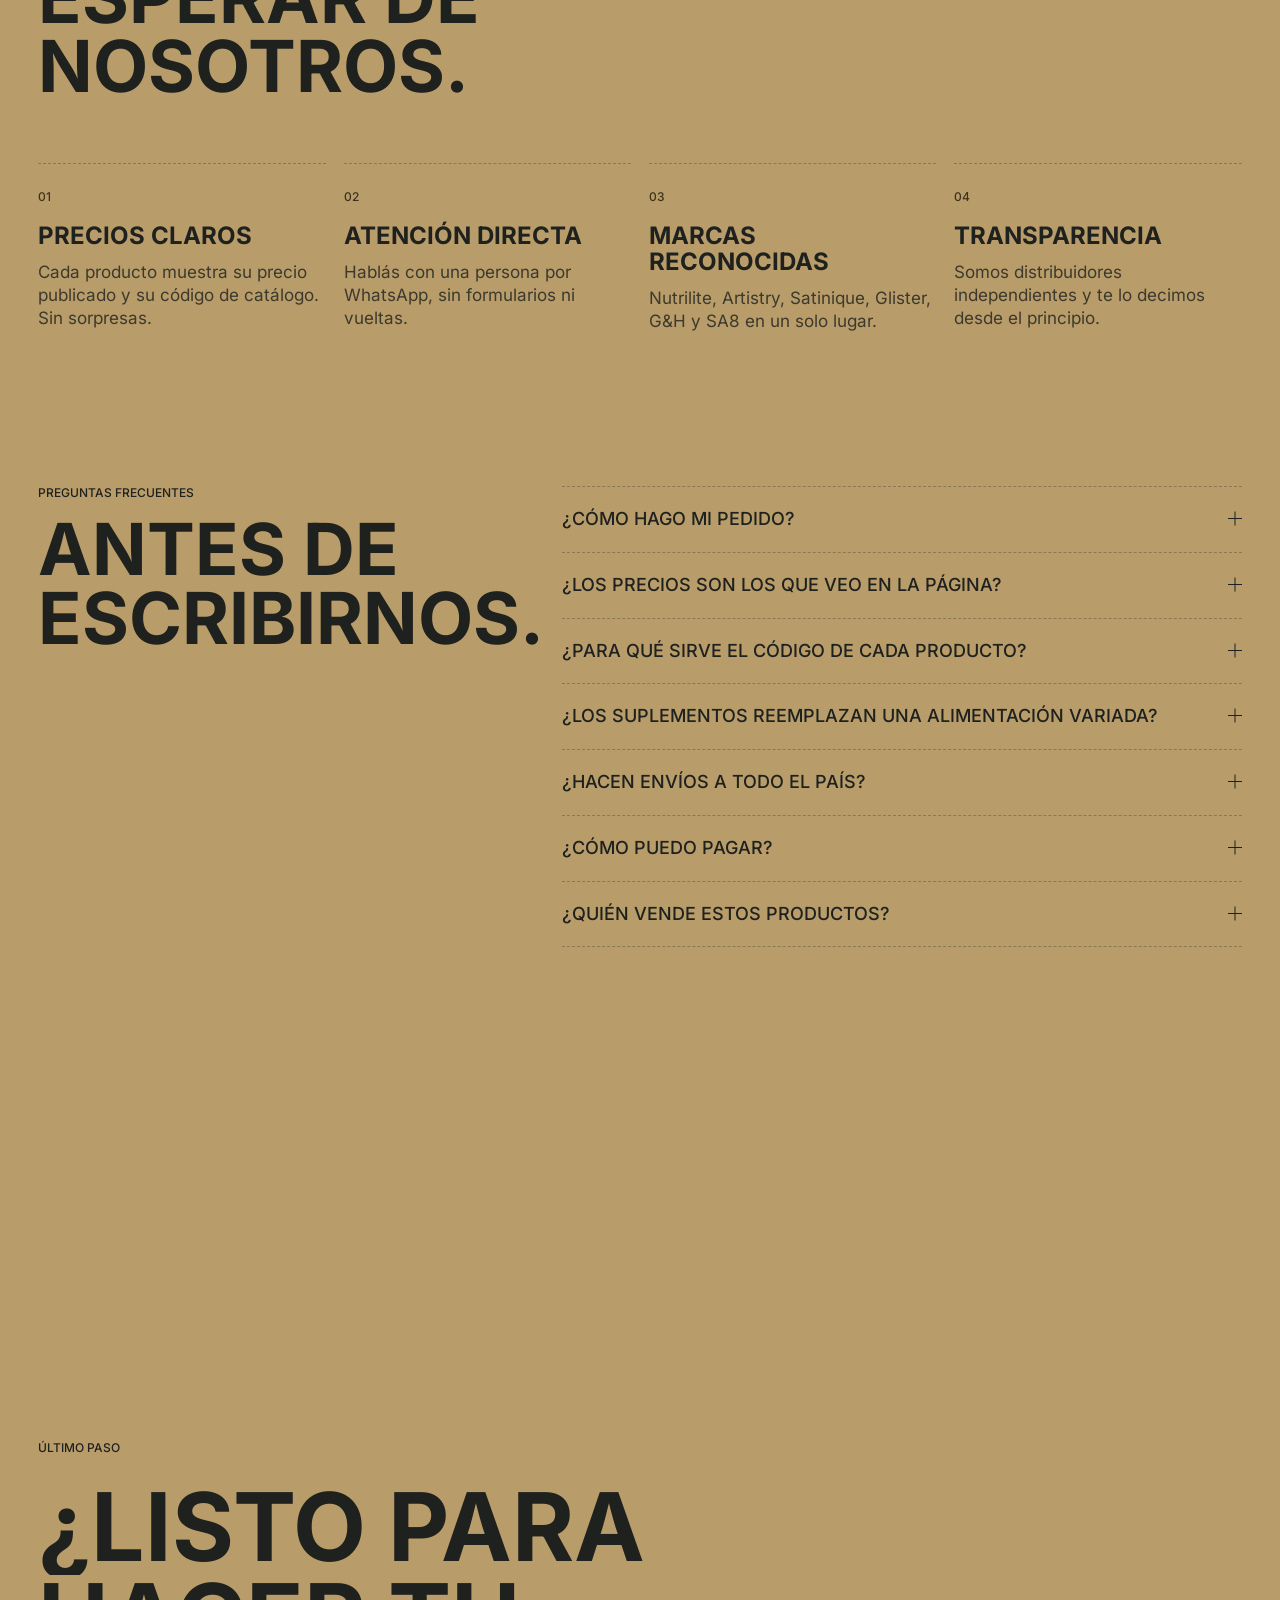
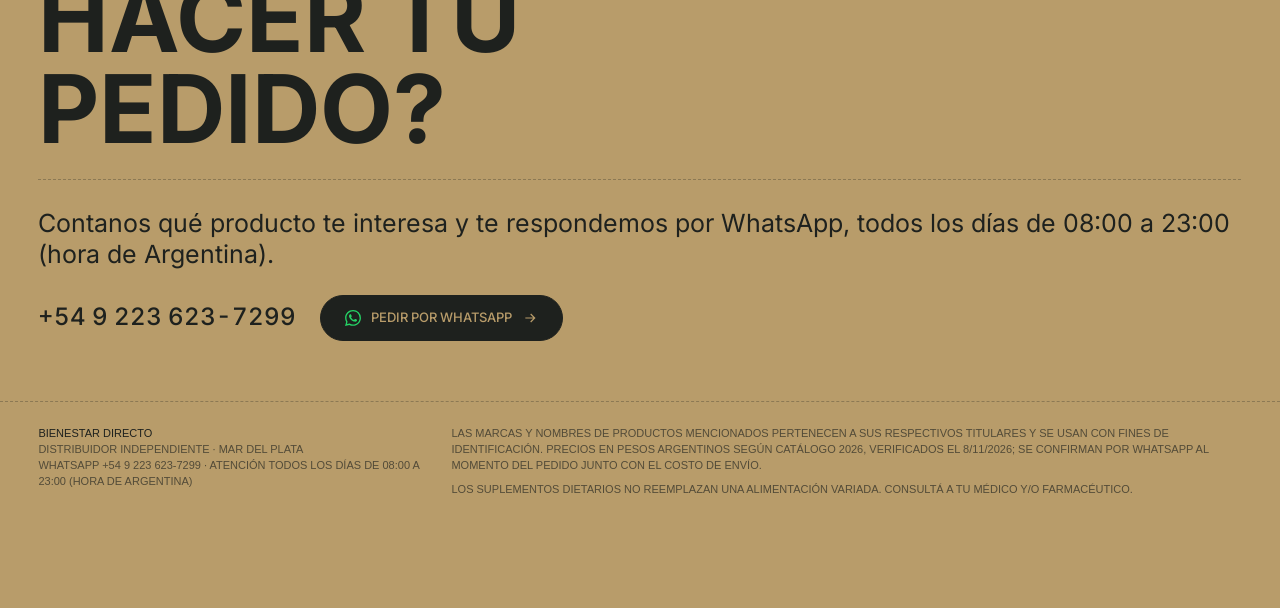
==== commit 86c5968a: "Nombre: Ruben; sin zoom de fotos al tocar en celulares Co-Authored-By: Claude Opus 5.5 <noreply@anth" ====
--- a/index.html
+++ b/index.html
@@ -35,7 +35,7 @@
 <p class="hero-lead m-fade">Nutrilite, Artistry, Satinique, Glister, G&amp;H y SA8: <b>90 productos con precio a la vista.</b> Elegí, tocá “Pedir por WhatsApp” y te respondemos con disponibilidad, envío y total. Atendemos todos los días de 08:00 a 23:00 (hora de Argentina).</p>
 <div class="hero-cta m-fade"><a class="btn btn-fill magnetic" href="https://wa.me/5492236237299?text=Hola%2C%20quiero%20consultar%20por%20los%20productos%20que%20vi%20en%20la%20p%C3%A1gina.%20%C2%BFMe%20pueden%20brindar%20m%C3%A1s%20informaci%C3%B3n%3F" target="_blank" rel="noopener" data-origen="portada"><svg aria-hidden="true"><use href="#i-wa"/></svg><span class="lbl">Pedir por WhatsApp</span><svg class="arr" viewBox="0 0 24 24" aria-hidden="true"><path d="M5 12h13M13 6l6 6-6 6"/></svg></a><a class="link" href="#buscar">¿Qué buscás?</a></div>
 <p class="hero-note m-fade">Precios del catálogo 2026 · verificados el 8/11/2026</p>
-<p class="hero-who m-fade">Te atiende Ruben Edgard Gil, distribuidor independiente.</p>
+<p class="hero-who m-fade">Te atiende Ruben, distribuidor independiente.</p>
 </div>
 <div class="hero-slot" aria-hidden="true"></div>
 <div class="hero-bottom">
@@ -85,7 +85,7 @@
 </section>
 
 <section class="who" id="quien" aria-labelledby="h-who">
-<div class="who-in m-fade"><img src="images/vendedor.webp" alt="Foto de Ruben Edgard Gil" width="132" height="132" loading="lazy"><div><p class="label">Quién te atiende</p><h2 id="h-who">Ruben Edgard Gil</h2>
+<div class="who-in m-fade"><img src="images/vendedor.webp" alt="Foto de Ruben" width="132" height="132" loading="lazy"><div><p class="label">Quién te atiende</p><h2 id="h-who">Ruben</h2>
 <p class="who-meta">Distribuidor independiente · 37 años · Mar del Plata, Buenos Aires</p>
 <p class="who-txt">Te asesoro de forma personalizada para que elijas los productos de bienestar, belleza y cuidado del hogar que mejor se adaptan a vos.</p></div>
 <div class="who-cta"><a class="btn btn-fill magnetic" href="https://wa.me/5492236237299?text=Hola%20Ruben%2C%20vi%20tu%20p%C3%A1gina%20y%20quiero%20que%20me%20asesores%20con%20unos%20productos." target="_blank" rel="noopener" data-origen="quien-te-atiende"><svg aria-hidden="true"><use href="#i-wa"/></svg><span class="lbl">Escribime</span></a></div></div>
--- a/assets/style.css
+++ b/assets/style.css
@@ -462,3 +462,11 @@
 .tt-count{margin-right:auto;font-size:12px;text-transform:uppercase;color:var(--fg-70)}
 .tt-rail::after{content:"";flex:0 0 1px}
 @media (max-width:900px){.tt-ctrl{margin-top:0}.tt-btn{width:44px;height:44px}}
+
+/* Celulares y pantallas táctiles: foto fija dentro de la tarjeta, sin efecto 3D */
+@media (max-width:900px),(pointer:coarse){
+  .card{transform-style:flat}
+  .card-media{perspective:none;cursor:default}
+  .card-media img,.card-media .ph{transform:none!important;will-change:auto}
+  .zoom-cue{display:none}
+}
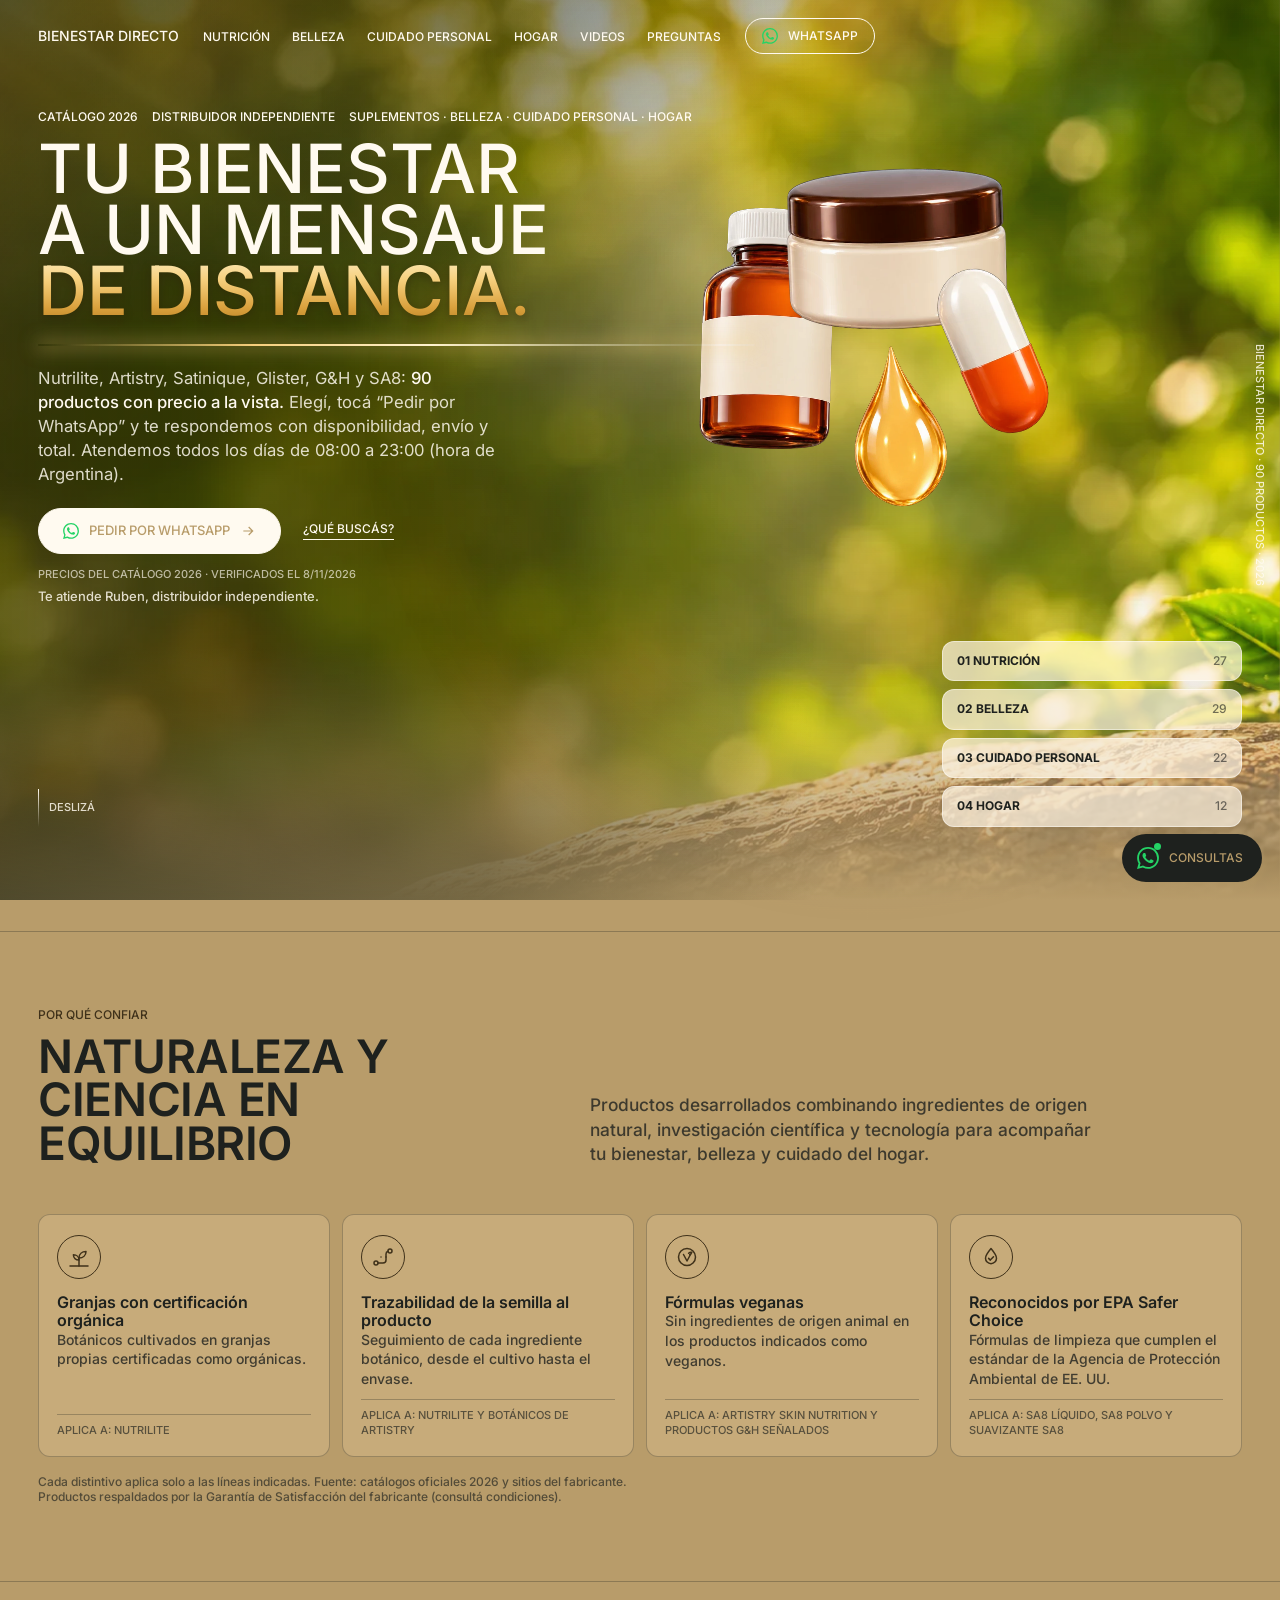
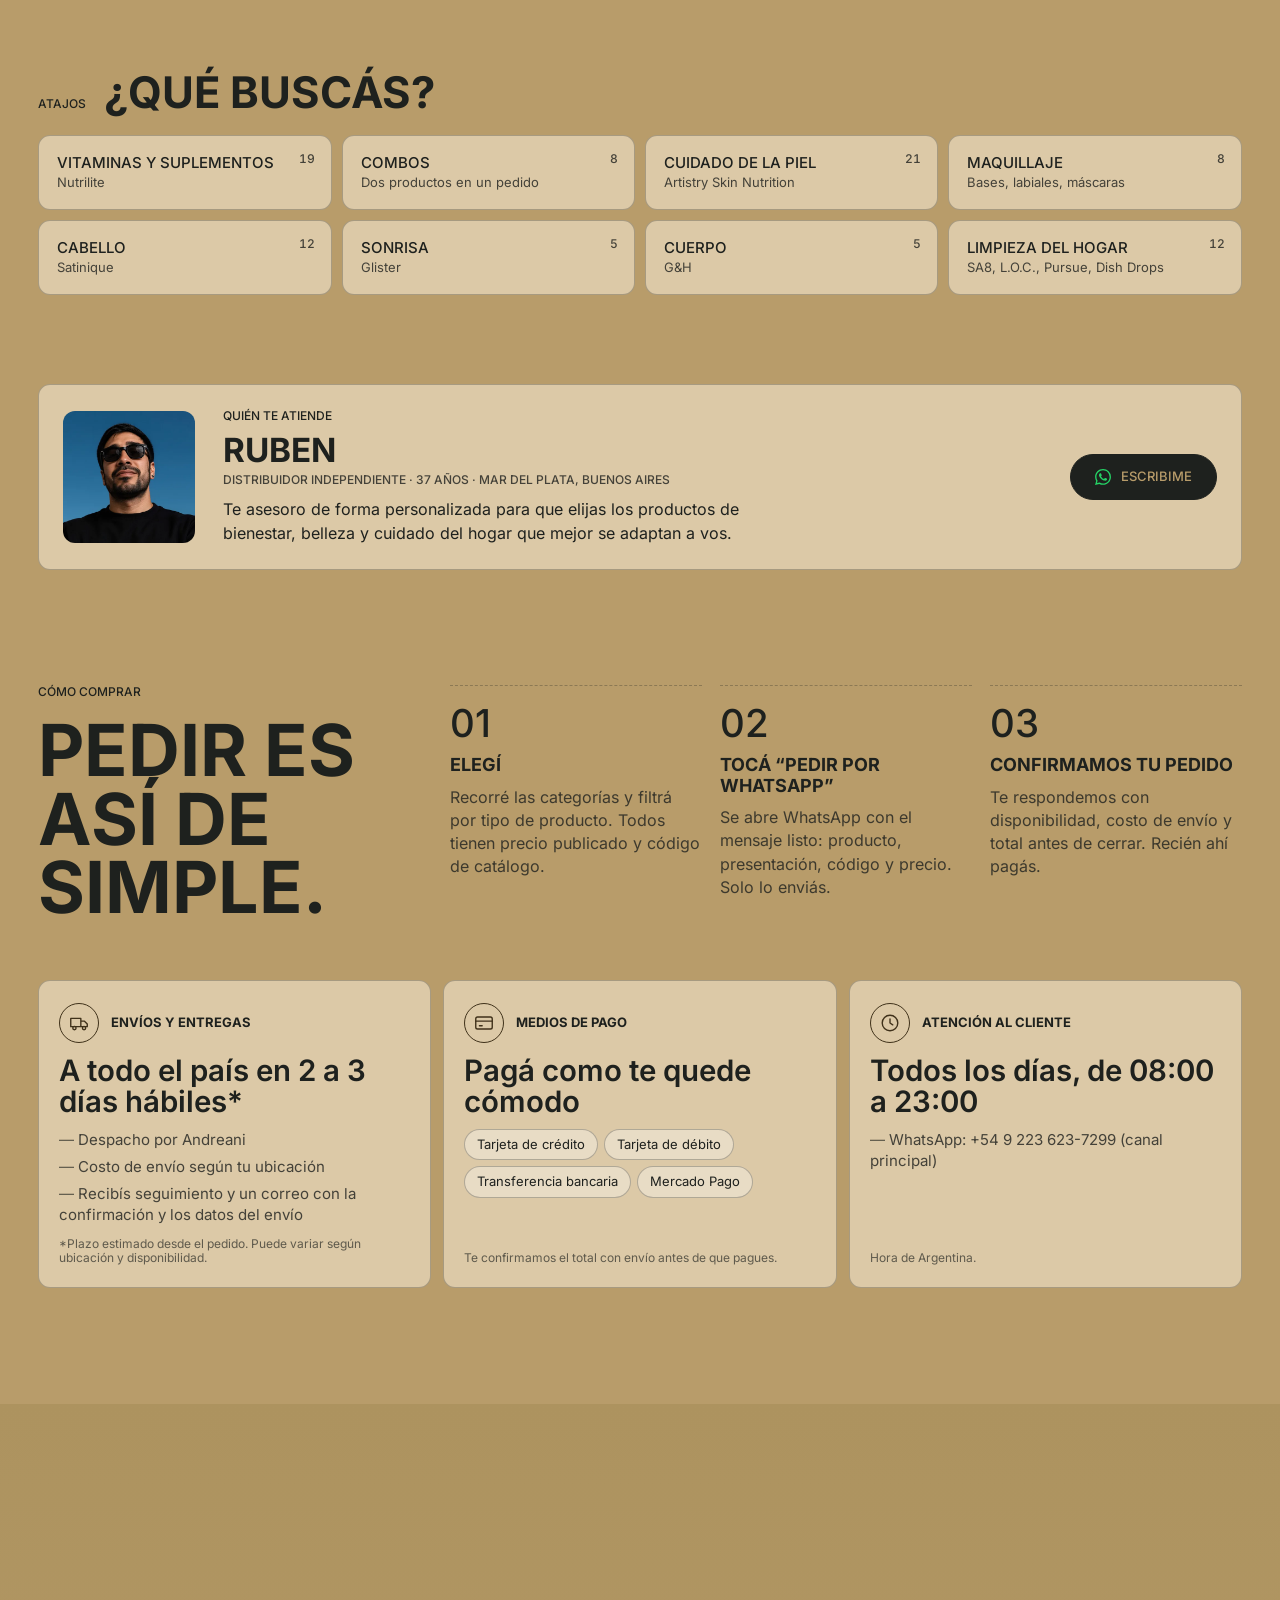
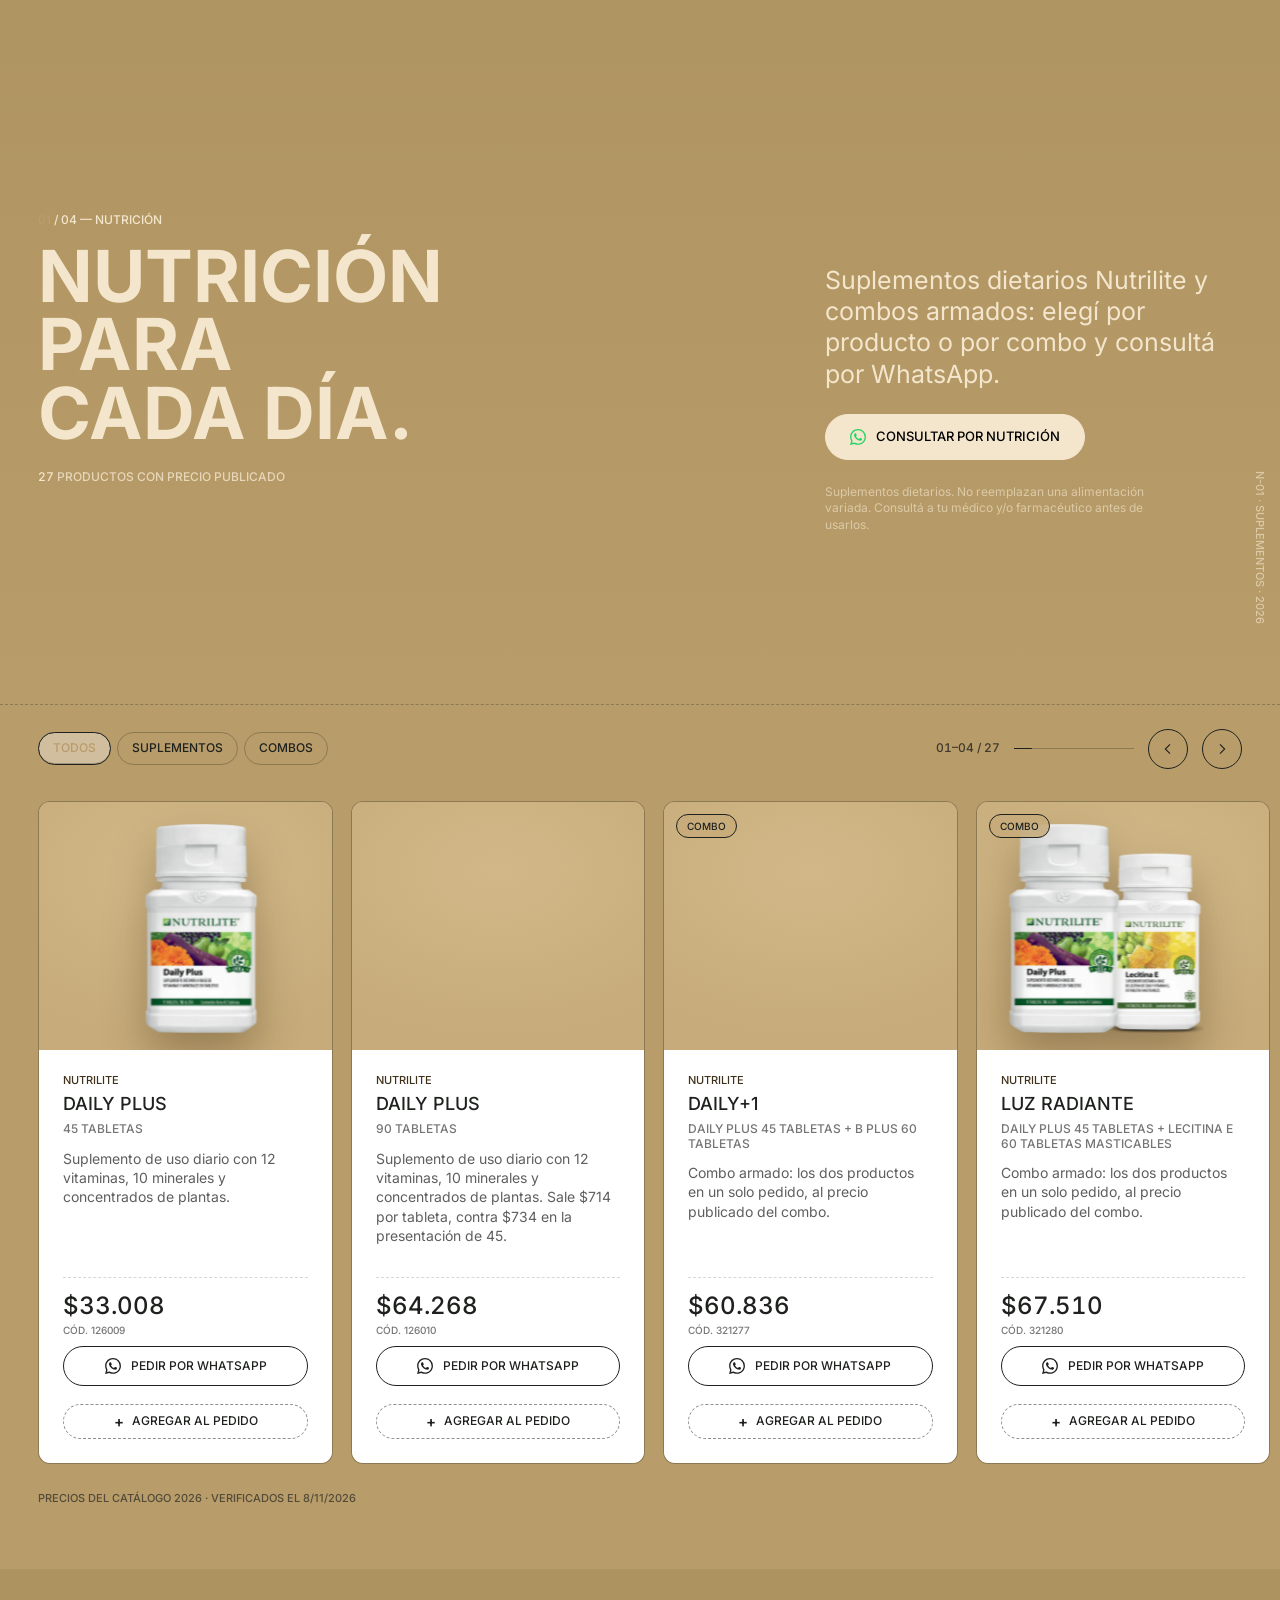
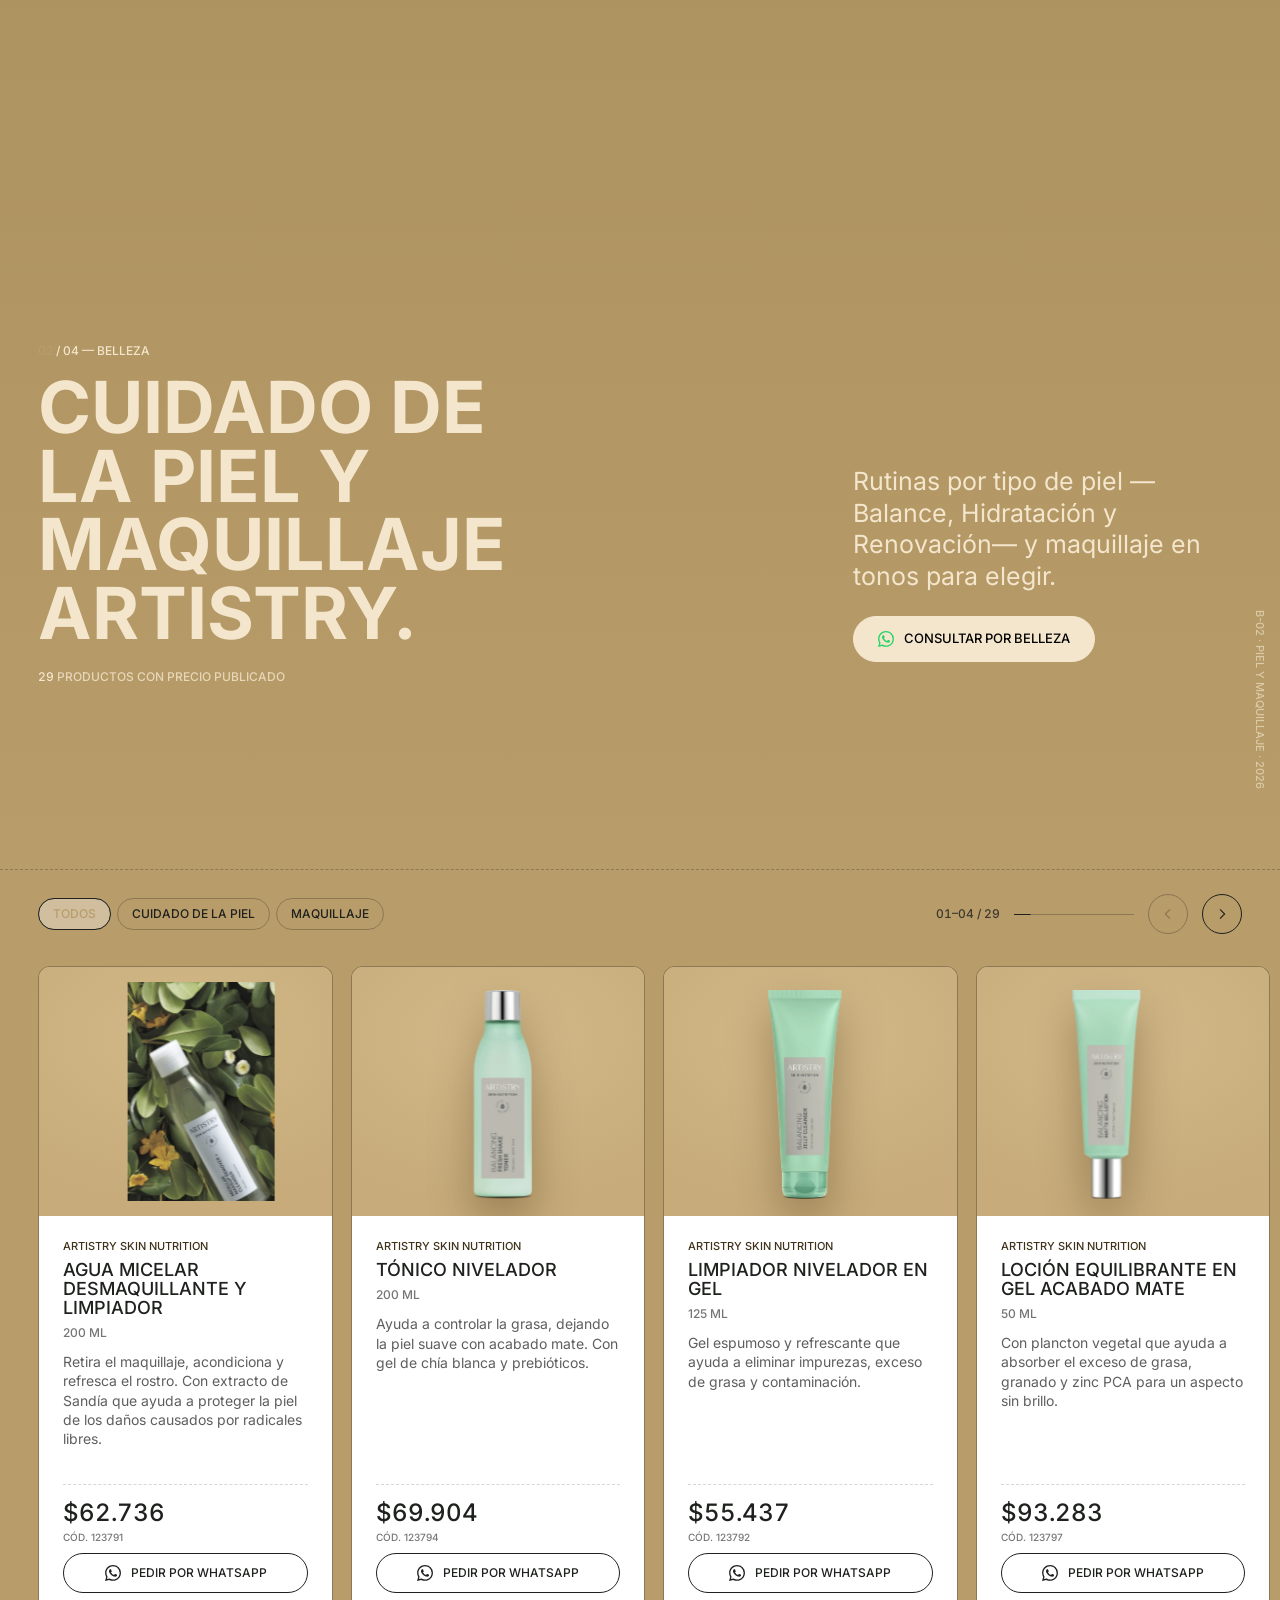
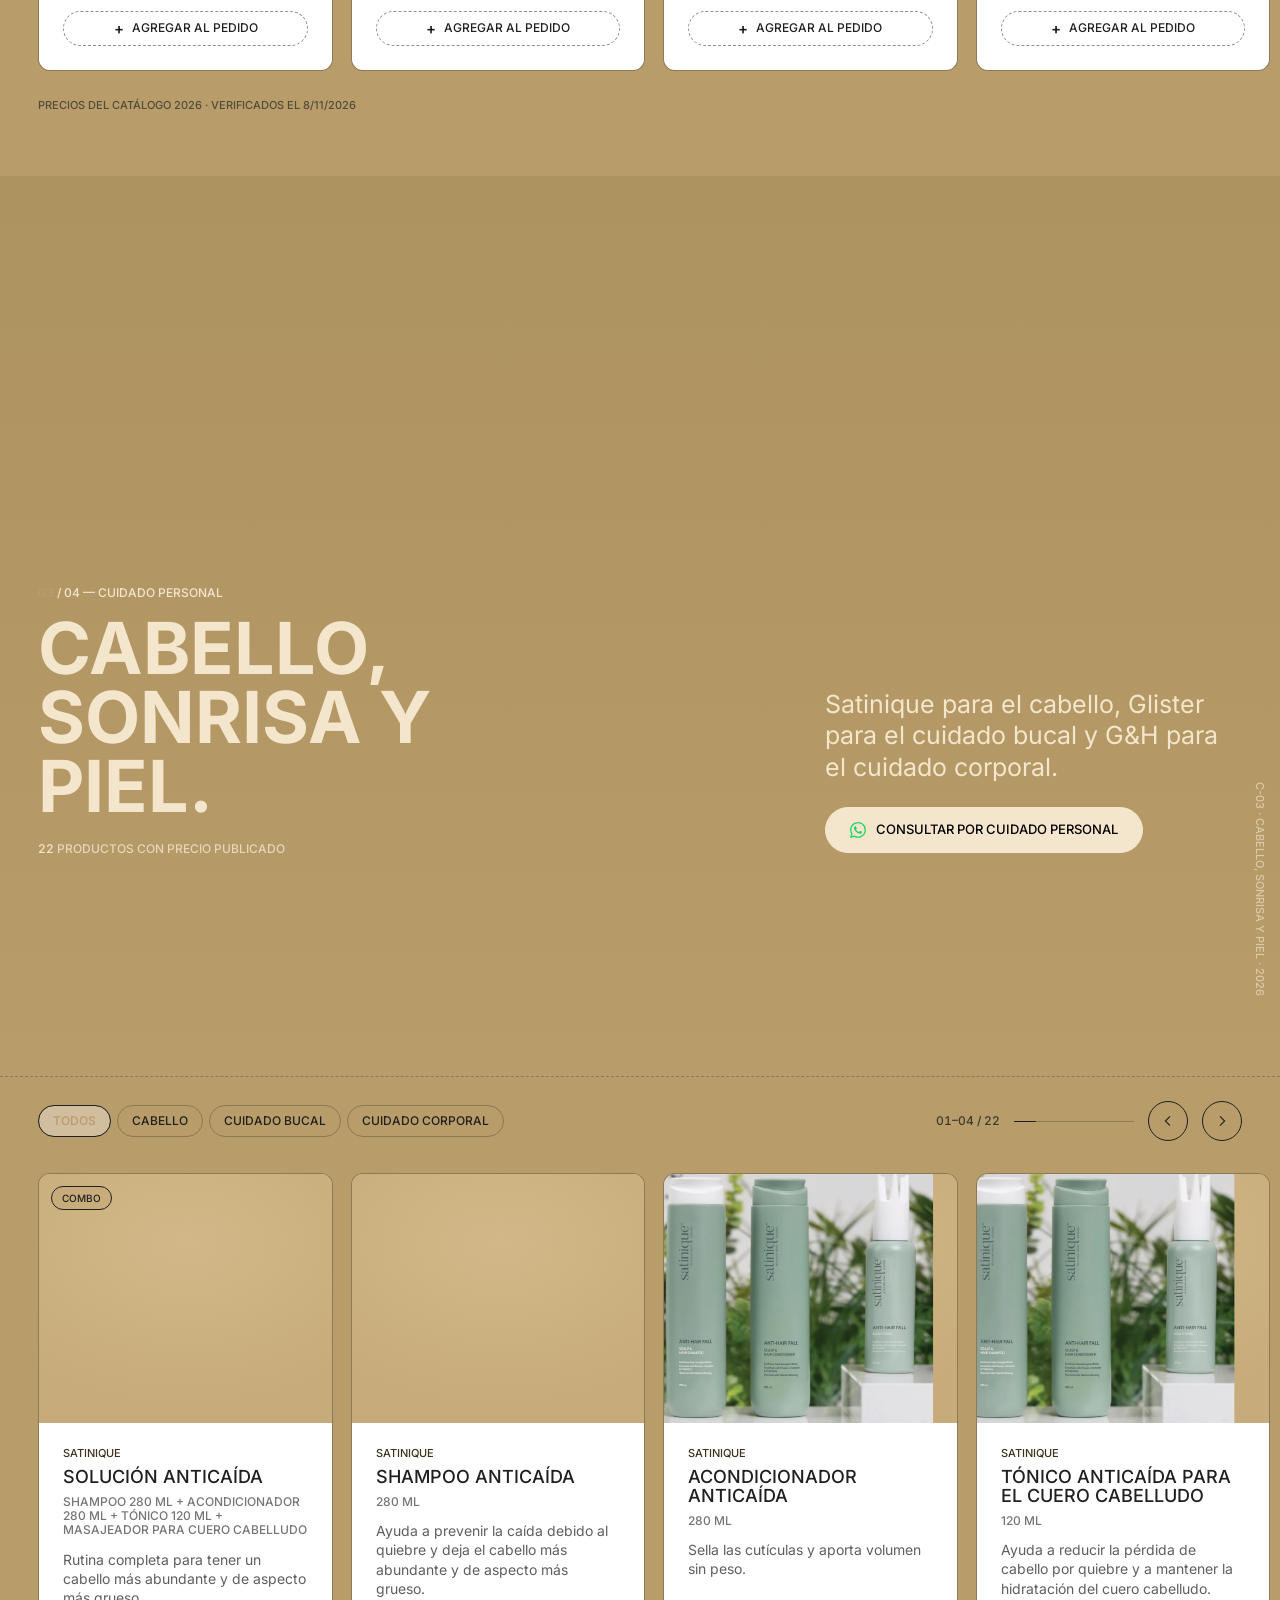
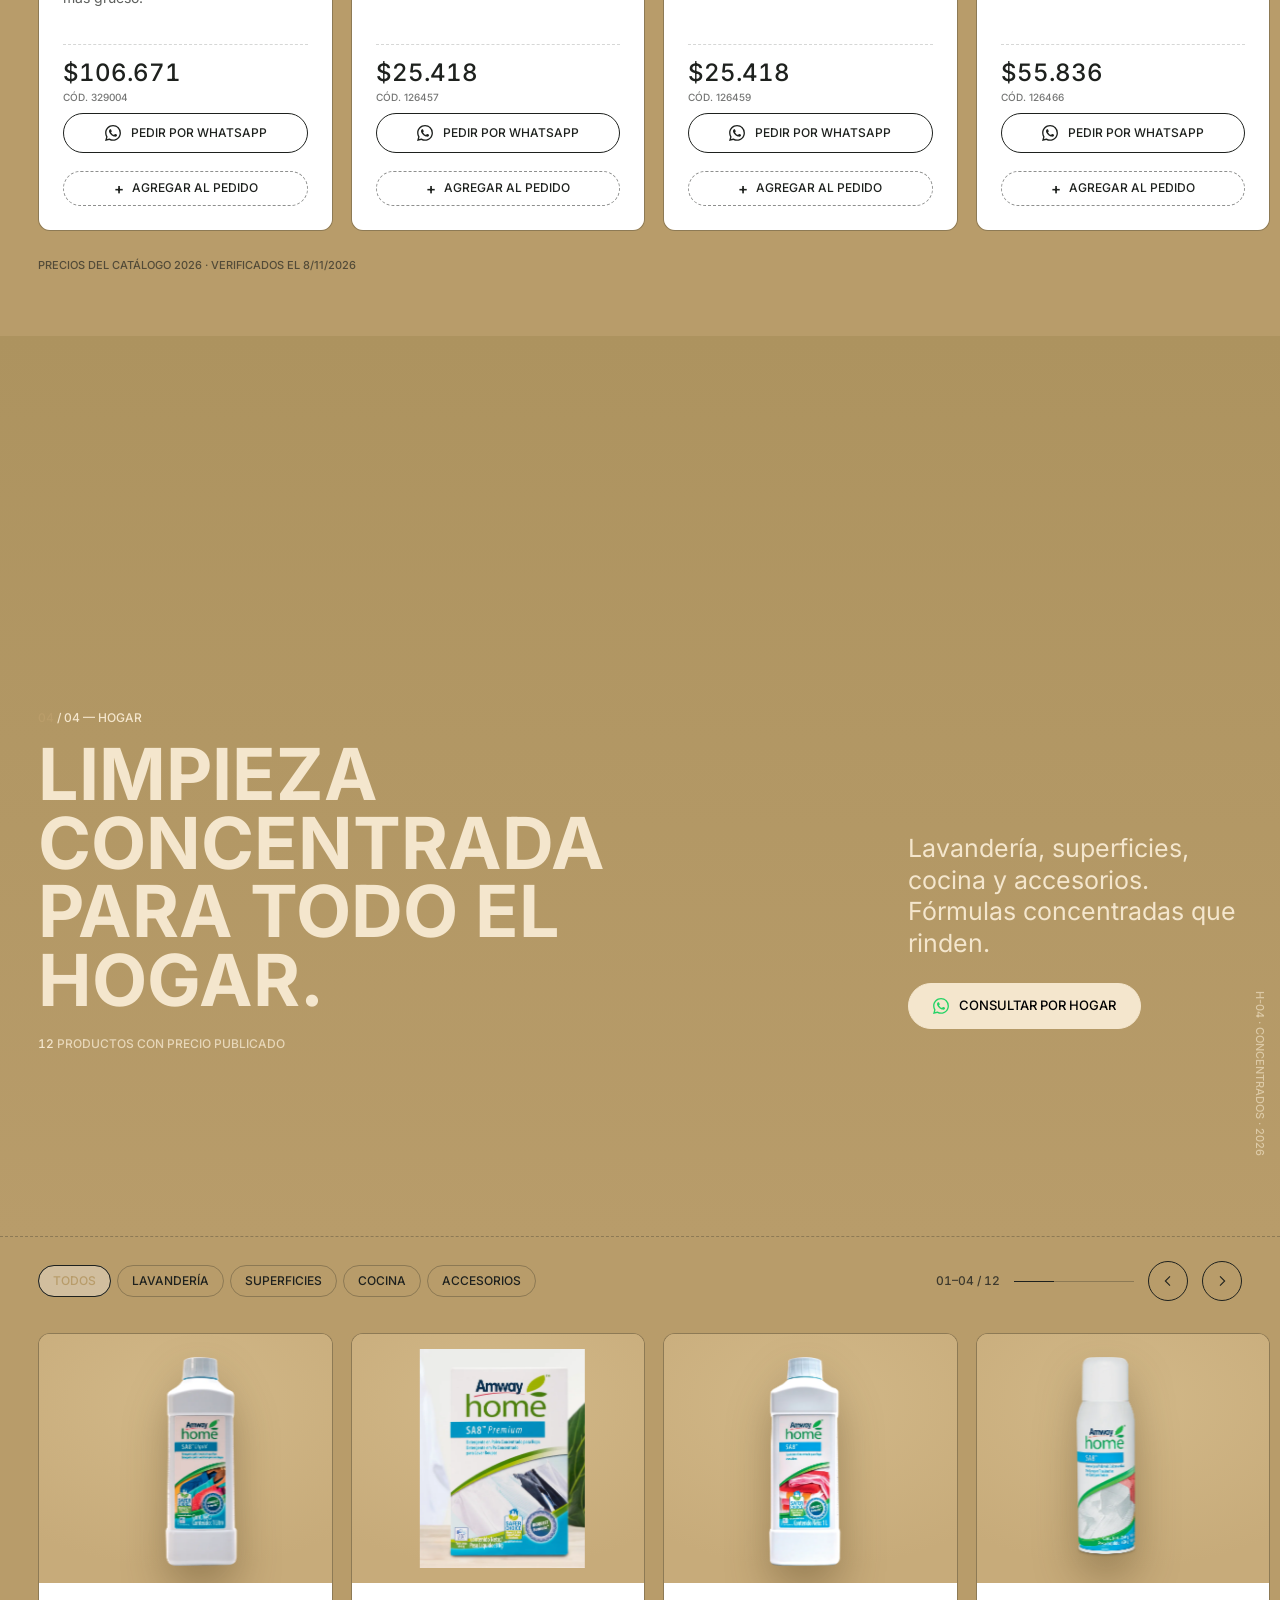
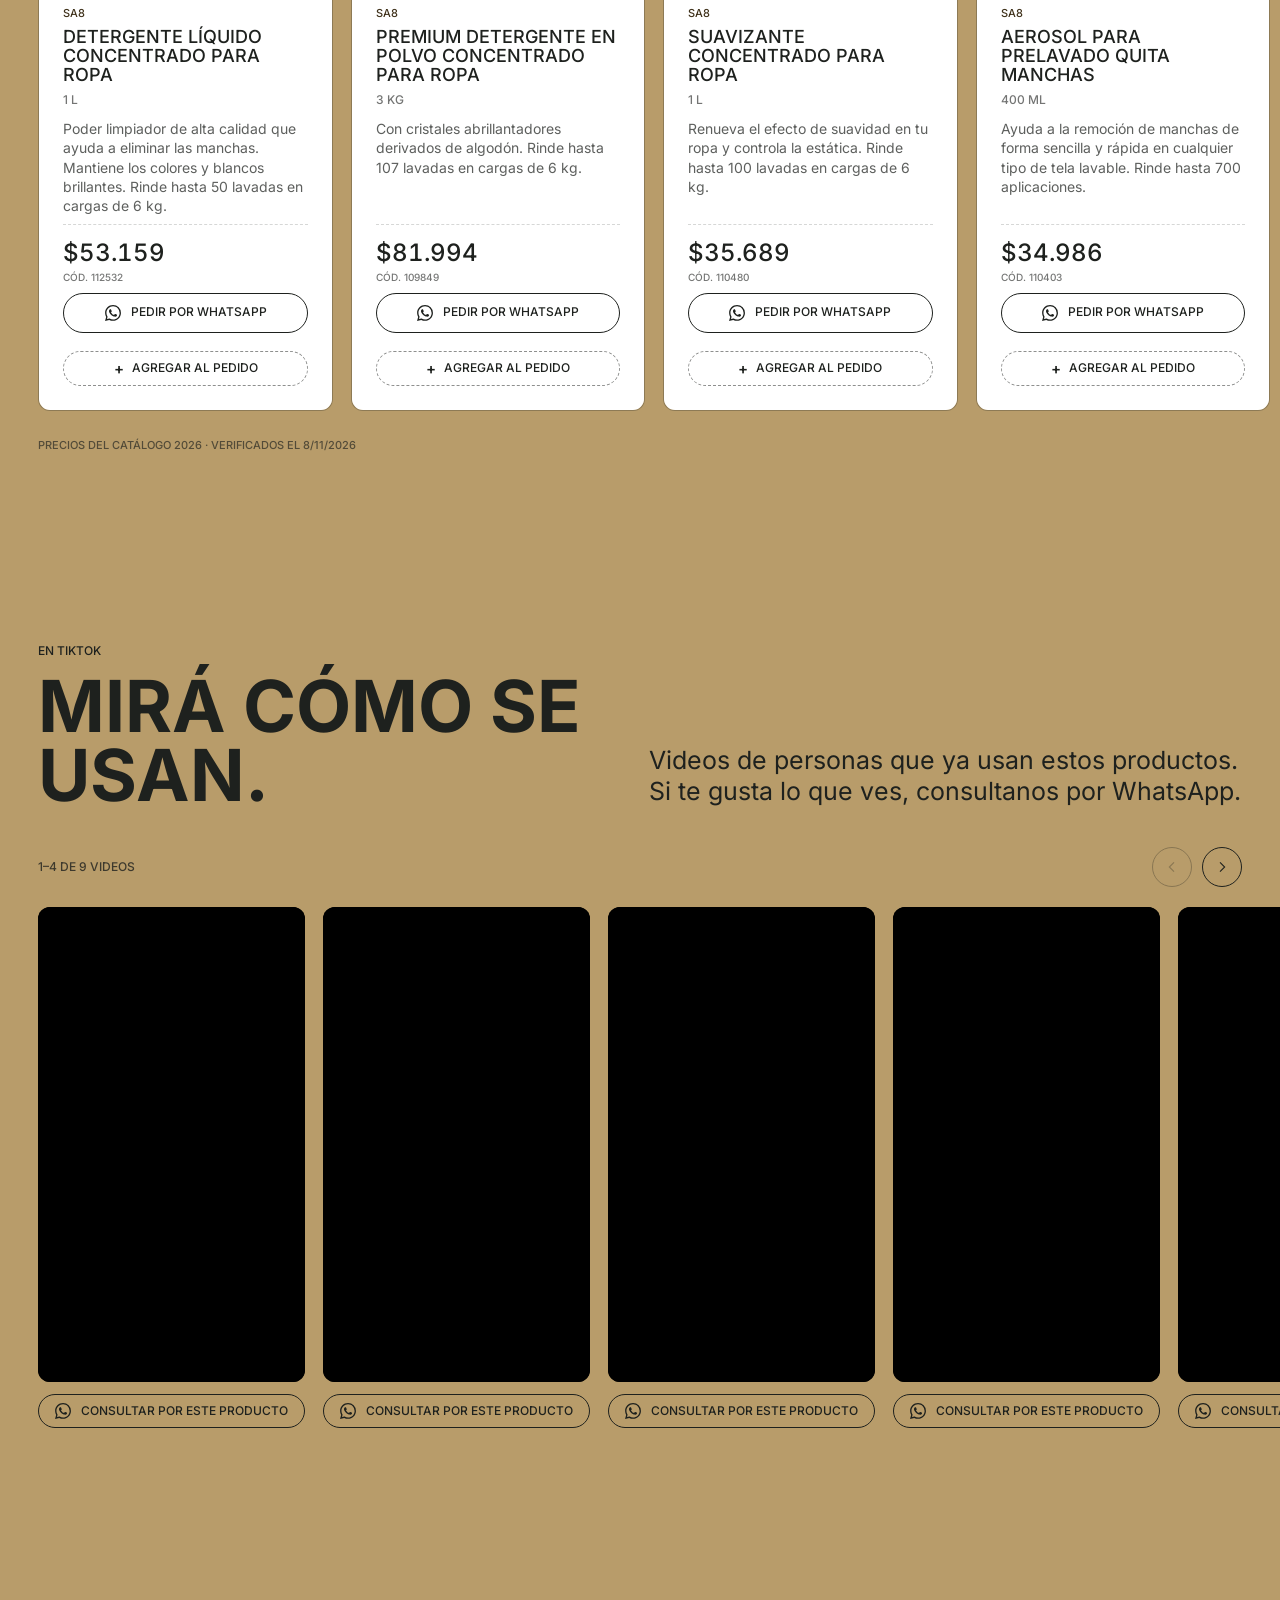
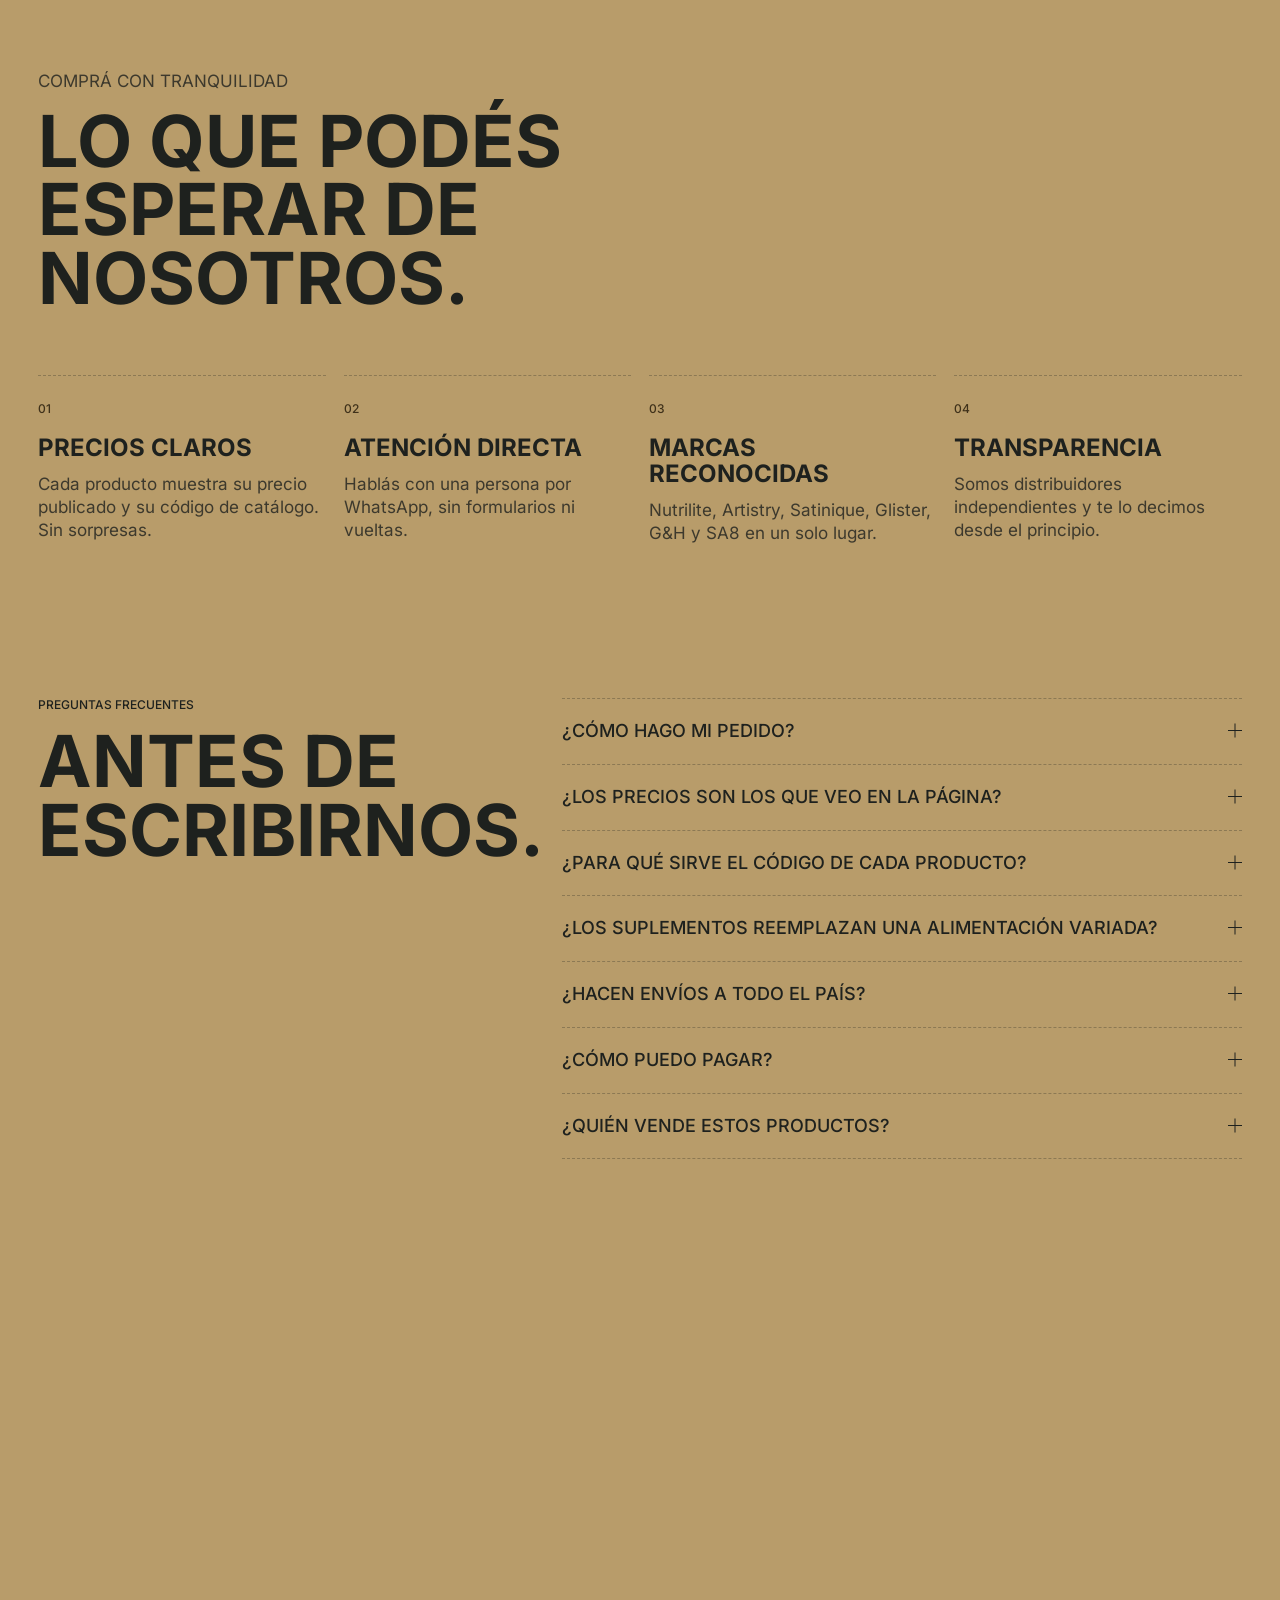
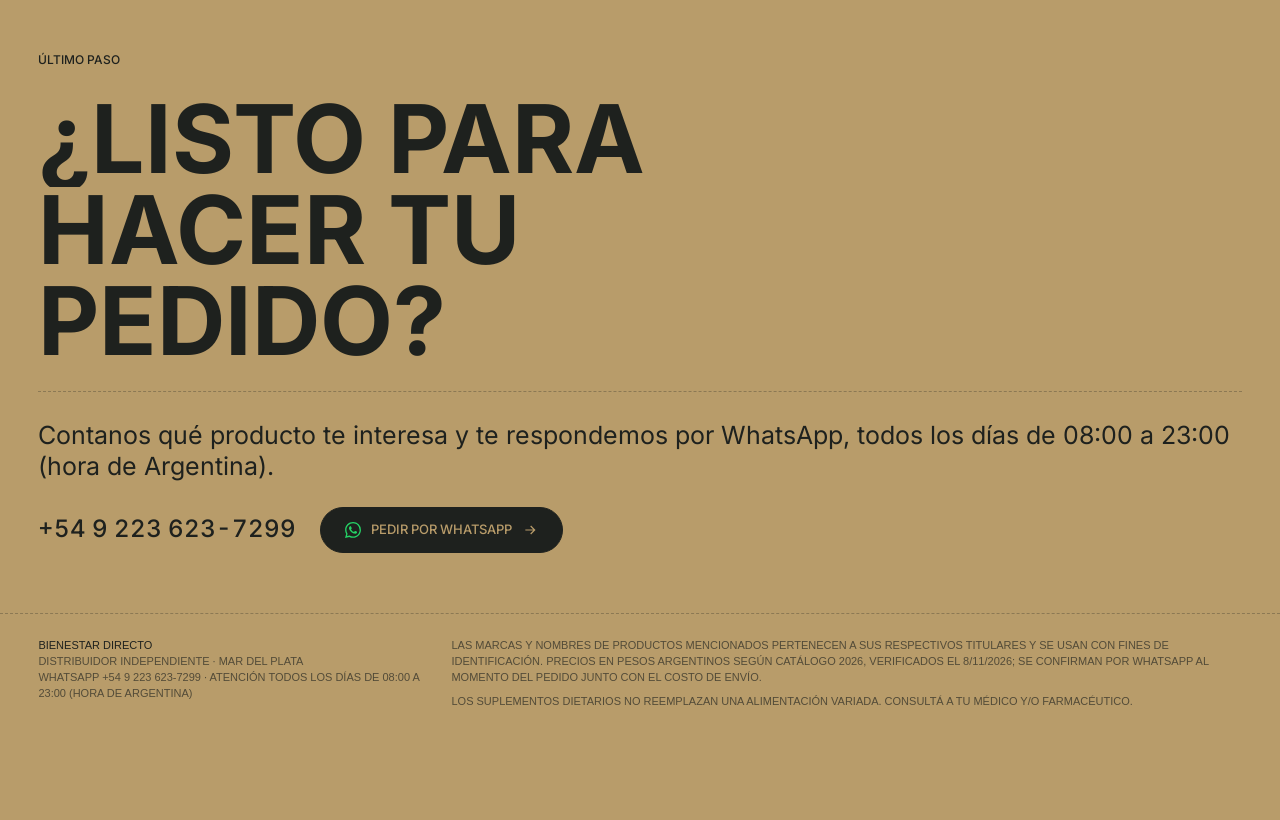
==== commit 98c17c1f: "Pedido con varios productos: agregar, cantidades y envío en un solo mensaje de WhatsApp Co-Authored-" ====
--- a/index.html
+++ b/index.html
@@ -121,7 +121,7 @@
 <button class="rail-btn" data-dir="-1" aria-label="Anteriores" aria-controls="rail-nutricion"><svg viewBox="0 0 24 24" aria-hidden="true"><path d="M15 5l-7 7 7 7"/></svg></button><button class="rail-btn" data-dir="1" aria-label="Siguientes" aria-controls="rail-nutricion"><svg viewBox="0 0 24 24" aria-hidden="true"><path d="M9 5l7 7-7 7"/></svg></button></div>
 </div>
 <div class="rail" id="rail-nutricion" tabindex="0" role="region" aria-label="Productos de Nutrición, desplazamiento horizontal">
-<article class="card" data-g="Suplementos" id="p-daily-plus-45">
+<article class="card" data-g="Suplementos" id="p-daily-plus-45" data-item="Daily Plus (Nutrilite), 45 tabletas" data-precio="$33.008,00" data-cod="126009">
 <div class="card-media has-img"><div class="ph"><svg viewBox="0 0 24 24" aria-hidden="true"><path d="M8.5 15.5l7-7a3.5 3.5 0 015 5l-7 7a3.5 3.5 0 01-5-5z"/><path d="M12 12l3 3"/></svg><span>Nutrilite</span></div><img class="fit-contain" src="images/products/daily-plus-45.webp" alt="Daily Plus 45 tabletas" width="460" height="865" loading="lazy" decoding="async" data-depth></div>
 <div class="card-body">
 <p class="card-brand">Nutrilite</p>
@@ -130,10 +130,11 @@
 <p class="card-desc">Suplemento de uso diario con 12 vitaminas, 10 minerales y concentrados de plantas.</p>
 
 <div class="card-buy"><p><span class="price">$33.008</span><span class="code">Cód. 126009</span></p>
-<a class="btn btn-ghost btn-buy" href="https://wa.me/5492236237299?text=Hola%2C%20quiero%20pedir%20Daily%20Plus%20%28Nutrilite%29%2C%2045%20tabletas.%20Precio%20publicado%3A%20%2433.008%20%28c%C3%B3d.%20126009%29.%20%C2%BFMe%20confirm%C3%A1s%20disponibilidad%2C%20env%C3%ADo%20y%20forma%20de%20pago%3F" target="_blank" rel="noopener" data-origen="producto" data-producto="daily-plus-45" data-pre="Hola, quiero pedir Daily Plus (Nutrilite), 45 tabletas" data-post="Precio publicado: $33.008 (cód. 126009). ¿Me confirmás disponibilidad, envío y forma de pago?" aria-label="Pedir Daily Plus por WhatsApp, $33.008"><svg aria-hidden="true"><use href="#i-wa"/></svg><span class="lbl">Pedir por WhatsApp</span></a></div>
-</div>
-</article>
-<article class="card" data-g="Suplementos" id="p-daily-plus-90">
+<a class="btn btn-ghost btn-buy" href="https://wa.me/5492236237299?text=Hola%2C%20quiero%20pedir%20Daily%20Plus%20%28Nutrilite%29%2C%2045%20tabletas.%20Precio%20publicado%3A%20%2433.008%20%28c%C3%B3d.%20126009%29.%20%C2%BFMe%20confirm%C3%A1s%20disponibilidad%2C%20env%C3%ADo%20y%20forma%20de%20pago%3F" target="_blank" rel="noopener" data-origen="producto" data-producto="daily-plus-45" data-pre="Hola, quiero pedir Daily Plus (Nutrilite), 45 tabletas" data-post="Precio publicado: $33.008 (cód. 126009). ¿Me confirmás disponibilidad, envío y forma de pago?" aria-label="Pedir Daily Plus por WhatsApp, $33.008"><svg aria-hidden="true"><use href="#i-wa"/></svg><span class="lbl">Pedir por WhatsApp</span></a>
+<button type="button" class="btn-add" data-add aria-pressed="false"><span class="add-i" aria-hidden="true">+</span><span class="add-l">Agregar al pedido</span></button></div>
+</div>
+</article>
+<article class="card" data-g="Suplementos" id="p-daily-plus-90" data-item="Daily Plus (Nutrilite), 90 tabletas" data-precio="$64.268,00" data-cod="126010">
 <div class="card-media has-img"><div class="ph"><svg viewBox="0 0 24 24" aria-hidden="true"><path d="M8.5 15.5l7-7a3.5 3.5 0 015 5l-7 7a3.5 3.5 0 01-5-5z"/><path d="M12 12l3 3"/></svg><span>Nutrilite</span></div><img class="fit-contain" src="images/products/daily-plus-90.webp" alt="Daily Plus 90 tabletas" width="460" height="865" loading="lazy" decoding="async" data-depth></div>
 <div class="card-body">
 <p class="card-brand">Nutrilite</p>
@@ -142,10 +143,11 @@
 <p class="card-desc">Suplemento de uso diario con 12 vitaminas, 10 minerales y concentrados de plantas. Sale $714 por tableta, contra $734 en la presentación de 45.</p>
 
 <div class="card-buy"><p><span class="price">$64.268</span><span class="code">Cód. 126010</span></p>
-<a class="btn btn-ghost btn-buy" href="https://wa.me/5492236237299?text=Hola%2C%20quiero%20pedir%20Daily%20Plus%20%28Nutrilite%29%2C%2090%20tabletas.%20Precio%20publicado%3A%20%2464.268%20%28c%C3%B3d.%20126010%29.%20%C2%BFMe%20confirm%C3%A1s%20disponibilidad%2C%20env%C3%ADo%20y%20forma%20de%20pago%3F" target="_blank" rel="noopener" data-origen="producto" data-producto="daily-plus-90" data-pre="Hola, quiero pedir Daily Plus (Nutrilite), 90 tabletas" data-post="Precio publicado: $64.268 (cód. 126010). ¿Me confirmás disponibilidad, envío y forma de pago?" aria-label="Pedir Daily Plus por WhatsApp, $64.268"><svg aria-hidden="true"><use href="#i-wa"/></svg><span class="lbl">Pedir por WhatsApp</span></a></div>
-</div>
-</article>
-<article class="card" data-g="Combos" id="p-combo-daily-1">
+<a class="btn btn-ghost btn-buy" href="https://wa.me/5492236237299?text=Hola%2C%20quiero%20pedir%20Daily%20Plus%20%28Nutrilite%29%2C%2090%20tabletas.%20Precio%20publicado%3A%20%2464.268%20%28c%C3%B3d.%20126010%29.%20%C2%BFMe%20confirm%C3%A1s%20disponibilidad%2C%20env%C3%ADo%20y%20forma%20de%20pago%3F" target="_blank" rel="noopener" data-origen="producto" data-producto="daily-plus-90" data-pre="Hola, quiero pedir Daily Plus (Nutrilite), 90 tabletas" data-post="Precio publicado: $64.268 (cód. 126010). ¿Me confirmás disponibilidad, envío y forma de pago?" aria-label="Pedir Daily Plus por WhatsApp, $64.268"><svg aria-hidden="true"><use href="#i-wa"/></svg><span class="lbl">Pedir por WhatsApp</span></a>
+<button type="button" class="btn-add" data-add aria-pressed="false"><span class="add-i" aria-hidden="true">+</span><span class="add-l">Agregar al pedido</span></button></div>
+</div>
+</article>
+<article class="card" data-g="Combos" id="p-combo-daily-1" data-item="Daily+1 (Nutrilite), Daily Plus 45 tabletas + B Plus 60 tabletas" data-precio="$60.836,00" data-cod="321277">
 <div class="card-media has-img"><span class="badge">Combo</span><div class="ph"><svg viewBox="0 0 24 24" aria-hidden="true"><path d="M8.5 15.5l7-7a3.5 3.5 0 015 5l-7 7a3.5 3.5 0 01-5-5z"/><path d="M12 12l3 3"/></svg><span>Nutrilite</span></div><img class="fit-contain" src="images/products/combo-daily-1.webp" alt="Daily+1 Daily Plus 45 tabletas + B Plus 60 tabletas" width="830" height="900" loading="lazy" decoding="async" data-depth></div>
 <div class="card-body">
 <p class="card-brand">Nutrilite</p>
@@ -154,10 +156,11 @@
 <p class="card-desc">Combo armado: los dos productos en un solo pedido, al precio publicado del combo.</p>
 
 <div class="card-buy"><p><span class="price">$60.836</span><span class="code">Cód. 321277</span></p>
-<a class="btn btn-ghost btn-buy" href="https://wa.me/5492236237299?text=Hola%2C%20quiero%20pedir%20Daily%2B1%20%28Nutrilite%29%2C%20Daily%20Plus%2045%20tabletas%20%2B%20B%20Plus%2060%20tabletas.%20Precio%20publicado%3A%20%2460.836%20%28c%C3%B3d.%20321277%29.%20%C2%BFMe%20confirm%C3%A1s%20disponibilidad%2C%20env%C3%ADo%20y%20forma%20de%20pago%3F" target="_blank" rel="noopener" data-origen="producto" data-producto="combo-daily-1" data-pre="Hola, quiero pedir Daily+1 (Nutrilite), Daily Plus 45 tabletas + B Plus 60 tabletas" data-post="Precio publicado: $60.836 (cód. 321277). ¿Me confirmás disponibilidad, envío y forma de pago?" aria-label="Pedir Daily+1 por WhatsApp, $60.836"><svg aria-hidden="true"><use href="#i-wa"/></svg><span class="lbl">Pedir por WhatsApp</span></a></div>
-</div>
-</article>
-<article class="card" data-g="Combos" id="p-combo-luz-radiante">
+<a class="btn btn-ghost btn-buy" href="https://wa.me/5492236237299?text=Hola%2C%20quiero%20pedir%20Daily%2B1%20%28Nutrilite%29%2C%20Daily%20Plus%2045%20tabletas%20%2B%20B%20Plus%2060%20tabletas.%20Precio%20publicado%3A%20%2460.836%20%28c%C3%B3d.%20321277%29.%20%C2%BFMe%20confirm%C3%A1s%20disponibilidad%2C%20env%C3%ADo%20y%20forma%20de%20pago%3F" target="_blank" rel="noopener" data-origen="producto" data-producto="combo-daily-1" data-pre="Hola, quiero pedir Daily+1 (Nutrilite), Daily Plus 45 tabletas + B Plus 60 tabletas" data-post="Precio publicado: $60.836 (cód. 321277). ¿Me confirmás disponibilidad, envío y forma de pago?" aria-label="Pedir Daily+1 por WhatsApp, $60.836"><svg aria-hidden="true"><use href="#i-wa"/></svg><span class="lbl">Pedir por WhatsApp</span></a>
+<button type="button" class="btn-add" data-add aria-pressed="false"><span class="add-i" aria-hidden="true">+</span><span class="add-l">Agregar al pedido</span></button></div>
+</div>
+</article>
+<article class="card" data-g="Combos" id="p-combo-luz-radiante" data-item="Luz Radiante (Nutrilite), Daily Plus 45 tabletas + Lecitina E 60 tabletas masticables" data-precio="$67.510,00" data-cod="321280">
 <div class="card-media has-img"><span class="badge">Combo</span><div class="ph"><svg viewBox="0 0 24 24" aria-hidden="true"><path d="M8.5 15.5l7-7a3.5 3.5 0 015 5l-7 7a3.5 3.5 0 01-5-5z"/><path d="M12 12l3 3"/></svg><span>Nutrilite</span></div><img class="fit-contain" src="images/products/combo-luz-radiante.webp" alt="Luz Radiante Daily Plus 45 tabletas + Lecitina E 60 tabletas masticables" width="836" height="900" loading="lazy" decoding="async" data-depth></div>
 <div class="card-body">
 <p class="card-brand">Nutrilite</p>
@@ -166,10 +169,11 @@
 <p class="card-desc">Combo armado: los dos productos en un solo pedido, al precio publicado del combo.</p>
 
 <div class="card-buy"><p><span class="price">$67.510</span><span class="code">Cód. 321280</span></p>
-<a class="btn btn-ghost btn-buy" href="https://wa.me/5492236237299?text=Hola%2C%20quiero%20pedir%20Luz%20Radiante%20%28Nutrilite%29%2C%20Daily%20Plus%2045%20tabletas%20%2B%20Lecitina%20E%2060%20tabletas%20masticables.%20Precio%20publicado%3A%20%2467.510%20%28c%C3%B3d.%20321280%29.%20%C2%BFMe%20confirm%C3%A1s%20disponibilidad%2C%20env%C3%ADo%20y%20forma%20de%20pago%3F" target="_blank" rel="noopener" data-origen="producto" data-producto="combo-luz-radiante" data-pre="Hola, quiero pedir Luz Radiante (Nutrilite), Daily Plus 45 tabletas + Lecitina E 60 tabletas masticables" data-post="Precio publicado: $67.510 (cód. 321280). ¿Me confirmás disponibilidad, envío y forma de pago?" aria-label="Pedir Luz Radiante por WhatsApp, $67.510"><svg aria-hidden="true"><use href="#i-wa"/></svg><span class="lbl">Pedir por WhatsApp</span></a></div>
-</div>
-</article>
-<article class="card" data-g="Combos" id="p-combo-respuesta-optima">
+<a class="btn btn-ghost btn-buy" href="https://wa.me/5492236237299?text=Hola%2C%20quiero%20pedir%20Luz%20Radiante%20%28Nutrilite%29%2C%20Daily%20Plus%2045%20tabletas%20%2B%20Lecitina%20E%2060%20tabletas%20masticables.%20Precio%20publicado%3A%20%2467.510%20%28c%C3%B3d.%20321280%29.%20%C2%BFMe%20confirm%C3%A1s%20disponibilidad%2C%20env%C3%ADo%20y%20forma%20de%20pago%3F" target="_blank" rel="noopener" data-origen="producto" data-producto="combo-luz-radiante" data-pre="Hola, quiero pedir Luz Radiante (Nutrilite), Daily Plus 45 tabletas + Lecitina E 60 tabletas masticables" data-post="Precio publicado: $67.510 (cód. 321280). ¿Me confirmás disponibilidad, envío y forma de pago?" aria-label="Pedir Luz Radiante por WhatsApp, $67.510"><svg aria-hidden="true"><use href="#i-wa"/></svg><span class="lbl">Pedir por WhatsApp</span></a>
+<button type="button" class="btn-add" data-add aria-pressed="false"><span class="add-i" aria-hidden="true">+</span><span class="add-l">Agregar al pedido</span></button></div>
+</div>
+</article>
+<article class="card" data-g="Combos" id="p-combo-respuesta-optima" data-item="Respuesta Óptima (Nutrilite), Daily Plus 45 tabletas + C Plus 60 tabletas" data-precio="$61.417,00" data-cod="321288">
 <div class="card-media has-img"><span class="badge">Combo</span><div class="ph"><svg viewBox="0 0 24 24" aria-hidden="true"><path d="M8.5 15.5l7-7a3.5 3.5 0 015 5l-7 7a3.5 3.5 0 01-5-5z"/><path d="M12 12l3 3"/></svg><span>Nutrilite</span></div><img class="fit-contain" src="images/products/combo-respuesta-optima.webp" alt="Respuesta Óptima Daily Plus 45 tabletas + C Plus 60 tabletas" width="845" height="900" loading="lazy" decoding="async" data-depth></div>
 <div class="card-body">
 <p class="card-brand">Nutrilite</p>
@@ -178,10 +182,11 @@
 <p class="card-desc">Combo armado: los dos productos en un solo pedido, al precio publicado del combo.</p>
 
 <div class="card-buy"><p><span class="price">$61.417</span><span class="code">Cód. 321288</span></p>
-<a class="btn btn-ghost btn-buy" href="https://wa.me/5492236237299?text=Hola%2C%20quiero%20pedir%20Respuesta%20%C3%93ptima%20%28Nutrilite%29%2C%20Daily%20Plus%2045%20tabletas%20%2B%20C%20Plus%2060%20tabletas.%20Precio%20publicado%3A%20%2461.417%20%28c%C3%B3d.%20321288%29.%20%C2%BFMe%20confirm%C3%A1s%20disponibilidad%2C%20env%C3%ADo%20y%20forma%20de%20pago%3F" target="_blank" rel="noopener" data-origen="producto" data-producto="combo-respuesta-optima" data-pre="Hola, quiero pedir Respuesta Óptima (Nutrilite), Daily Plus 45 tabletas + C Plus 60 tabletas" data-post="Precio publicado: $61.417 (cód. 321288). ¿Me confirmás disponibilidad, envío y forma de pago?" aria-label="Pedir Respuesta Óptima por WhatsApp, $61.417"><svg aria-hidden="true"><use href="#i-wa"/></svg><span class="lbl">Pedir por WhatsApp</span></a></div>
-</div>
-</article>
-<article class="card" data-g="Combos" id="p-combo-muevete-libre">
+<a class="btn btn-ghost btn-buy" href="https://wa.me/5492236237299?text=Hola%2C%20quiero%20pedir%20Respuesta%20%C3%93ptima%20%28Nutrilite%29%2C%20Daily%20Plus%2045%20tabletas%20%2B%20C%20Plus%2060%20tabletas.%20Precio%20publicado%3A%20%2461.417%20%28c%C3%B3d.%20321288%29.%20%C2%BFMe%20confirm%C3%A1s%20disponibilidad%2C%20env%C3%ADo%20y%20forma%20de%20pago%3F" target="_blank" rel="noopener" data-origen="producto" data-producto="combo-respuesta-optima" data-pre="Hola, quiero pedir Respuesta Óptima (Nutrilite), Daily Plus 45 tabletas + C Plus 60 tabletas" data-post="Precio publicado: $61.417 (cód. 321288). ¿Me confirmás disponibilidad, envío y forma de pago?" aria-label="Pedir Respuesta Óptima por WhatsApp, $61.417"><svg aria-hidden="true"><use href="#i-wa"/></svg><span class="lbl">Pedir por WhatsApp</span></a>
+<button type="button" class="btn-add" data-add aria-pressed="false"><span class="add-i" aria-hidden="true">+</span><span class="add-l">Agregar al pedido</span></button></div>
+</div>
+</article>
+<article class="card" data-g="Combos" id="p-combo-muevete-libre" data-item="Muévete Libre (Nutrilite), Daily Plus 90 tabletas + Proteína Vegetal envase con 450 g" data-precio="$133.537,00" data-cod="321291">
 <div class="card-media has-img"><span class="badge">Combo</span><div class="ph"><svg viewBox="0 0 24 24" aria-hidden="true"><path d="M8.5 15.5l7-7a3.5 3.5 0 015 5l-7 7a3.5 3.5 0 01-5-5z"/><path d="M12 12l3 3"/></svg><span>Nutrilite</span></div><img class="fit-contain" src="images/products/combo-muevete-libre.webp" alt="Muévete Libre Daily Plus 90 tabletas + Proteína Vegetal envase con 450 g" width="883" height="900" loading="lazy" decoding="async" data-depth></div>
 <div class="card-body">
 <p class="card-brand">Nutrilite</p>
@@ -190,10 +195,11 @@
 <p class="card-desc">Combo armado: los dos productos en un solo pedido, al precio publicado del combo.</p>
 
 <div class="card-buy"><p><span class="price">$133.537</span><span class="code">Cód. 321291</span></p>
-<a class="btn btn-ghost btn-buy" href="https://wa.me/5492236237299?text=Hola%2C%20quiero%20pedir%20Mu%C3%A9vete%20Libre%20%28Nutrilite%29%2C%20Daily%20Plus%2090%20tabletas%20%2B%20Prote%C3%ADna%20Vegetal%20envase%20con%20450%20g.%20Precio%20publicado%3A%20%24133.537%20%28c%C3%B3d.%20321291%29.%20%C2%BFMe%20confirm%C3%A1s%20disponibilidad%2C%20env%C3%ADo%20y%20forma%20de%20pago%3F" target="_blank" rel="noopener" data-origen="producto" data-producto="combo-muevete-libre" data-pre="Hola, quiero pedir Muévete Libre (Nutrilite), Daily Plus 90 tabletas + Proteína Vegetal envase con 450 g" data-post="Precio publicado: $133.537 (cód. 321291). ¿Me confirmás disponibilidad, envío y forma de pago?" aria-label="Pedir Muévete Libre por WhatsApp, $133.537"><svg aria-hidden="true"><use href="#i-wa"/></svg><span class="lbl">Pedir por WhatsApp</span></a></div>
-</div>
-</article>
-<article class="card" data-g="Combos" id="p-combo-vive-libre">
+<a class="btn btn-ghost btn-buy" href="https://wa.me/5492236237299?text=Hola%2C%20quiero%20pedir%20Mu%C3%A9vete%20Libre%20%28Nutrilite%29%2C%20Daily%20Plus%2090%20tabletas%20%2B%20Prote%C3%ADna%20Vegetal%20envase%20con%20450%20g.%20Precio%20publicado%3A%20%24133.537%20%28c%C3%B3d.%20321291%29.%20%C2%BFMe%20confirm%C3%A1s%20disponibilidad%2C%20env%C3%ADo%20y%20forma%20de%20pago%3F" target="_blank" rel="noopener" data-origen="producto" data-producto="combo-muevete-libre" data-pre="Hola, quiero pedir Muévete Libre (Nutrilite), Daily Plus 90 tabletas + Proteína Vegetal envase con 450 g" data-post="Precio publicado: $133.537 (cód. 321291). ¿Me confirmás disponibilidad, envío y forma de pago?" aria-label="Pedir Muévete Libre por WhatsApp, $133.537"><svg aria-hidden="true"><use href="#i-wa"/></svg><span class="lbl">Pedir por WhatsApp</span></a>
+<button type="button" class="btn-add" data-add aria-pressed="false"><span class="add-i" aria-hidden="true">+</span><span class="add-l">Agregar al pedido</span></button></div>
+</div>
+</article>
+<article class="card" data-g="Combos" id="p-combo-vive-libre" data-item="Vive Libre (Nutrilite), Daily Plus 90 tabletas + Fibra en Polvo 30 sobres de 4,5 g c/u" data-precio="$123.519,00" data-cod="321296">
 <div class="card-media has-img"><span class="badge">Combo</span><div class="ph"><svg viewBox="0 0 24 24" aria-hidden="true"><path d="M8.5 15.5l7-7a3.5 3.5 0 015 5l-7 7a3.5 3.5 0 01-5-5z"/><path d="M12 12l3 3"/></svg><span>Nutrilite</span></div><img class="fit-contain" src="images/products/combo-vive-libre.webp" alt="Vive Libre Daily Plus 90 tabletas + Fibra en Polvo 30 sobres de 4,5 g c/u" width="900" height="884" loading="lazy" decoding="async" data-depth></div>
 <div class="card-body">
 <p class="card-brand">Nutrilite</p>
@@ -202,10 +208,11 @@
 <p class="card-desc">Combo armado: los dos productos en un solo pedido, al precio publicado del combo.</p>
 
 <div class="card-buy"><p><span class="price">$123.519</span><span class="code">Cód. 321296</span></p>
-<a class="btn btn-ghost btn-buy" href="https://wa.me/5492236237299?text=Hola%2C%20quiero%20pedir%20Vive%20Libre%20%28Nutrilite%29%2C%20Daily%20Plus%2090%20tabletas%20%2B%20Fibra%20en%20Polvo%2030%20sobres%20de%204%2C5%20g%20c%2Fu.%20Precio%20publicado%3A%20%24123.519%20%28c%C3%B3d.%20321296%29.%20%C2%BFMe%20confirm%C3%A1s%20disponibilidad%2C%20env%C3%ADo%20y%20forma%20de%20pago%3F" target="_blank" rel="noopener" data-origen="producto" data-producto="combo-vive-libre" data-pre="Hola, quiero pedir Vive Libre (Nutrilite), Daily Plus 90 tabletas + Fibra en Polvo 30 sobres de 4,5 g c/u" data-post="Precio publicado: $123.519 (cód. 321296). ¿Me confirmás disponibilidad, envío y forma de pago?" aria-label="Pedir Vive Libre por WhatsApp, $123.519"><svg aria-hidden="true"><use href="#i-wa"/></svg><span class="lbl">Pedir por WhatsApp</span></a></div>
-</div>
-</article>
-<article class="card" data-g="Combos" id="p-combo-ilumina-resplandece">
+<a class="btn btn-ghost btn-buy" href="https://wa.me/5492236237299?text=Hola%2C%20quiero%20pedir%20Vive%20Libre%20%28Nutrilite%29%2C%20Daily%20Plus%2090%20tabletas%20%2B%20Fibra%20en%20Polvo%2030%20sobres%20de%204%2C5%20g%20c%2Fu.%20Precio%20publicado%3A%20%24123.519%20%28c%C3%B3d.%20321296%29.%20%C2%BFMe%20confirm%C3%A1s%20disponibilidad%2C%20env%C3%ADo%20y%20forma%20de%20pago%3F" target="_blank" rel="noopener" data-origen="producto" data-producto="combo-vive-libre" data-pre="Hola, quiero pedir Vive Libre (Nutrilite), Daily Plus 90 tabletas + Fibra en Polvo 30 sobres de 4,5 g c/u" data-post="Precio publicado: $123.519 (cód. 321296). ¿Me confirmás disponibilidad, envío y forma de pago?" aria-label="Pedir Vive Libre por WhatsApp, $123.519"><svg aria-hidden="true"><use href="#i-wa"/></svg><span class="lbl">Pedir por WhatsApp</span></a>
+<button type="button" class="btn-add" data-add aria-pressed="false"><span class="add-i" aria-hidden="true">+</span><span class="add-l">Agregar al pedido</span></button></div>
+</div>
+</article>
+<article class="card" data-g="Combos" id="p-combo-ilumina-resplandece" data-item="Ilumina y Resplandece (Nutrilite), Daily Plus 45 tabletas + Vitamina C+HA3 12 ml" data-precio="$109.718,00" data-cod="323973">
 <div class="card-media has-img"><span class="badge">Combo</span><div class="ph"><svg viewBox="0 0 24 24" aria-hidden="true"><path d="M8.5 15.5l7-7a3.5 3.5 0 015 5l-7 7a3.5 3.5 0 01-5-5z"/><path d="M12 12l3 3"/></svg><span>Nutrilite</span></div><img class="fit-contain" src="images/products/combo-ilumina-resplandece.webp" alt="Ilumina y Resplandece Daily Plus 45 tabletas + Vitamina C+HA3 12 ml" width="658" height="900" loading="lazy" decoding="async" data-depth></div>
 <div class="card-body">
 <p class="card-brand">Nutrilite</p>
@@ -214,10 +221,11 @@
 <p class="card-desc">Combo armado: los dos productos en un solo pedido, al precio publicado del combo.</p>
 
 <div class="card-buy"><p><span class="price">$109.718</span><span class="code">Cód. 323973</span></p>
-<a class="btn btn-ghost btn-buy" href="https://wa.me/5492236237299?text=Hola%2C%20quiero%20pedir%20Ilumina%20y%20Resplandece%20%28Nutrilite%29%2C%20Daily%20Plus%2045%20tabletas%20%2B%20Vitamina%20C%2BHA3%2012%20ml.%20Precio%20publicado%3A%20%24109.718%20%28c%C3%B3d.%20323973%29.%20%C2%BFMe%20confirm%C3%A1s%20disponibilidad%2C%20env%C3%ADo%20y%20forma%20de%20pago%3F" target="_blank" rel="noopener" data-origen="producto" data-producto="combo-ilumina-resplandece" data-pre="Hola, quiero pedir Ilumina y Resplandece (Nutrilite), Daily Plus 45 tabletas + Vitamina C+HA3 12 ml" data-post="Precio publicado: $109.718 (cód. 323973). ¿Me confirmás disponibilidad, envío y forma de pago?" aria-label="Pedir Ilumina y Resplandece por WhatsApp, $109.718"><svg aria-hidden="true"><use href="#i-wa"/></svg><span class="lbl">Pedir por WhatsApp</span></a></div>
-</div>
-</article>
-<article class="card" data-g="Combos" id="p-combo-equilibra-vida">
+<a class="btn btn-ghost btn-buy" href="https://wa.me/5492236237299?text=Hola%2C%20quiero%20pedir%20Ilumina%20y%20Resplandece%20%28Nutrilite%29%2C%20Daily%20Plus%2045%20tabletas%20%2B%20Vitamina%20C%2BHA3%2012%20ml.%20Precio%20publicado%3A%20%24109.718%20%28c%C3%B3d.%20323973%29.%20%C2%BFMe%20confirm%C3%A1s%20disponibilidad%2C%20env%C3%ADo%20y%20forma%20de%20pago%3F" target="_blank" rel="noopener" data-origen="producto" data-producto="combo-ilumina-resplandece" data-pre="Hola, quiero pedir Ilumina y Resplandece (Nutrilite), Daily Plus 45 tabletas + Vitamina C+HA3 12 ml" data-post="Precio publicado: $109.718 (cód. 323973). ¿Me confirmás disponibilidad, envío y forma de pago?" aria-label="Pedir Ilumina y Resplandece por WhatsApp, $109.718"><svg aria-hidden="true"><use href="#i-wa"/></svg><span class="lbl">Pedir por WhatsApp</span></a>
+<button type="button" class="btn-add" data-add aria-pressed="false"><span class="add-i" aria-hidden="true">+</span><span class="add-l">Agregar al pedido</span></button></div>
+</div>
+</article>
+<article class="card" data-g="Combos" id="p-combo-equilibra-vida" data-item="Equilibra Tu Vida (Nutrilite), Daily Plus 45 tabletas + Triple Omega-3 45 cápsulas" data-precio="$106.789,00" data-cod="327950">
 <div class="card-media has-img"><span class="badge">Combo</span><div class="ph"><svg viewBox="0 0 24 24" aria-hidden="true"><path d="M8.5 15.5l7-7a3.5 3.5 0 015 5l-7 7a3.5 3.5 0 01-5-5z"/><path d="M12 12l3 3"/></svg><span>Nutrilite</span></div><img class="fit-contain" src="images/products/combo-equilibra-vida.webp" alt="Equilibra Tu Vida Daily Plus 45 tabletas + Triple Omega-3 45 cápsulas" width="795" height="900" loading="lazy" decoding="async" data-depth></div>
 <div class="card-body">
 <p class="card-brand">Nutrilite</p>
@@ -226,10 +234,11 @@
 <p class="card-desc">Combo armado: los dos productos en un solo pedido, al precio publicado del combo.</p>
 
 <div class="card-buy"><p><span class="price">$106.789</span><span class="code">Cód. 327950</span></p>
-<a class="btn btn-ghost btn-buy" href="https://wa.me/5492236237299?text=Hola%2C%20quiero%20pedir%20Equilibra%20Tu%20Vida%20%28Nutrilite%29%2C%20Daily%20Plus%2045%20tabletas%20%2B%20Triple%20Omega-3%2045%20c%C3%A1psulas.%20Precio%20publicado%3A%20%24106.789%20%28c%C3%B3d.%20327950%29.%20%C2%BFMe%20confirm%C3%A1s%20disponibilidad%2C%20env%C3%ADo%20y%20forma%20de%20pago%3F" target="_blank" rel="noopener" data-origen="producto" data-producto="combo-equilibra-vida" data-pre="Hola, quiero pedir Equilibra Tu Vida (Nutrilite), Daily Plus 45 tabletas + Triple Omega-3 45 cápsulas" data-post="Precio publicado: $106.789 (cód. 327950). ¿Me confirmás disponibilidad, envío y forma de pago?" aria-label="Pedir Equilibra Tu Vida por WhatsApp, $106.789"><svg aria-hidden="true"><use href="#i-wa"/></svg><span class="lbl">Pedir por WhatsApp</span></a></div>
-</div>
-</article>
-<article class="card" data-g="Suplementos" id="p-multicaroteno-natural">
+<a class="btn btn-ghost btn-buy" href="https://wa.me/5492236237299?text=Hola%2C%20quiero%20pedir%20Equilibra%20Tu%20Vida%20%28Nutrilite%29%2C%20Daily%20Plus%2045%20tabletas%20%2B%20Triple%20Omega-3%2045%20c%C3%A1psulas.%20Precio%20publicado%3A%20%24106.789%20%28c%C3%B3d.%20327950%29.%20%C2%BFMe%20confirm%C3%A1s%20disponibilidad%2C%20env%C3%ADo%20y%20forma%20de%20pago%3F" target="_blank" rel="noopener" data-origen="producto" data-producto="combo-equilibra-vida" data-pre="Hola, quiero pedir Equilibra Tu Vida (Nutrilite), Daily Plus 45 tabletas + Triple Omega-3 45 cápsulas" data-post="Precio publicado: $106.789 (cód. 327950). ¿Me confirmás disponibilidad, envío y forma de pago?" aria-label="Pedir Equilibra Tu Vida por WhatsApp, $106.789"><svg aria-hidden="true"><use href="#i-wa"/></svg><span class="lbl">Pedir por WhatsApp</span></a>
+<button type="button" class="btn-add" data-add aria-pressed="false"><span class="add-i" aria-hidden="true">+</span><span class="add-l">Agregar al pedido</span></button></div>
+</div>
+</article>
+<article class="card" data-g="Suplementos" id="p-multicaroteno-natural" data-item="Multicaroteno Natural (Nutrilite), 90 cápsulas" data-precio="$45.964,00" data-cod="109536">
 <div class="card-media has-img"><div class="ph"><svg viewBox="0 0 24 24" aria-hidden="true"><path d="M8.5 15.5l7-7a3.5 3.5 0 015 5l-7 7a3.5 3.5 0 01-5-5z"/><path d="M12 12l3 3"/></svg><span>Nutrilite</span></div><img class="fit-contain" src="images/products/multicaroteno-natural.webp" alt="Multicaroteno Natural 90 cápsulas" width="427" height="900" loading="lazy" decoding="async" data-depth></div>
 <div class="card-body">
 <p class="card-brand">Nutrilite</p>
@@ -238,10 +247,11 @@
 <p class="card-desc">Combinación de fitonutrientes como alfa y betacaroteno, luteína y zeaxantina.</p>
 
 <div class="card-buy"><p><span class="price">$45.964</span><span class="code">Cód. 109536</span></p>
-<a class="btn btn-ghost btn-buy" href="https://wa.me/5492236237299?text=Hola%2C%20quiero%20pedir%20Multicaroteno%20Natural%20%28Nutrilite%29%2C%2090%20c%C3%A1psulas.%20Precio%20publicado%3A%20%2445.964%20%28c%C3%B3d.%20109536%29.%20%C2%BFMe%20confirm%C3%A1s%20disponibilidad%2C%20env%C3%ADo%20y%20forma%20de%20pago%3F" target="_blank" rel="noopener" data-origen="producto" data-producto="multicaroteno-natural" data-pre="Hola, quiero pedir Multicaroteno Natural (Nutrilite), 90 cápsulas" data-post="Precio publicado: $45.964 (cód. 109536). ¿Me confirmás disponibilidad, envío y forma de pago?" aria-label="Pedir Multicaroteno Natural por WhatsApp, $45.964"><svg aria-hidden="true"><use href="#i-wa"/></svg><span class="lbl">Pedir por WhatsApp</span></a></div>
-</div>
-</article>
-<article class="card" data-g="Suplementos" id="p-c-plus">
+<a class="btn btn-ghost btn-buy" href="https://wa.me/5492236237299?text=Hola%2C%20quiero%20pedir%20Multicaroteno%20Natural%20%28Nutrilite%29%2C%2090%20c%C3%A1psulas.%20Precio%20publicado%3A%20%2445.964%20%28c%C3%B3d.%20109536%29.%20%C2%BFMe%20confirm%C3%A1s%20disponibilidad%2C%20env%C3%ADo%20y%20forma%20de%20pago%3F" target="_blank" rel="noopener" data-origen="producto" data-producto="multicaroteno-natural" data-pre="Hola, quiero pedir Multicaroteno Natural (Nutrilite), 90 cápsulas" data-post="Precio publicado: $45.964 (cód. 109536). ¿Me confirmás disponibilidad, envío y forma de pago?" aria-label="Pedir Multicaroteno Natural por WhatsApp, $45.964"><svg aria-hidden="true"><use href="#i-wa"/></svg><span class="lbl">Pedir por WhatsApp</span></a>
+<button type="button" class="btn-add" data-add aria-pressed="false"><span class="add-i" aria-hidden="true">+</span><span class="add-l">Agregar al pedido</span></button></div>
+</div>
+</article>
+<article class="card" data-g="Suplementos" id="p-c-plus" data-item="C Plus (Nutrilite), 60 tabletas" data-precio="$28.409,00" data-cod="109741">
 <div class="card-media has-img"><div class="ph"><svg viewBox="0 0 24 24" aria-hidden="true"><path d="M8.5 15.5l7-7a3.5 3.5 0 015 5l-7 7a3.5 3.5 0 01-5-5z"/><path d="M12 12l3 3"/></svg><span>Nutrilite</span></div><img class="fit-contain" src="images/products/c-plus.webp" alt="C Plus 60 tabletas" width="492" height="900" loading="lazy" decoding="async" data-depth></div>
 <div class="card-body">
 <p class="card-brand">Nutrilite</p>
@@ -250,10 +260,11 @@
 <p class="card-desc">Vitamina C de liberación prolongada; ingrediente principal: cereza acerola.</p>
 
 <div class="card-buy"><p><span class="price">$28.409</span><span class="code">Cód. 109741</span></p>
-<a class="btn btn-ghost btn-buy" href="https://wa.me/5492236237299?text=Hola%2C%20quiero%20pedir%20C%20Plus%20%28Nutrilite%29%2C%2060%20tabletas.%20Precio%20publicado%3A%20%2428.409%20%28c%C3%B3d.%20109741%29.%20%C2%BFMe%20confirm%C3%A1s%20disponibilidad%2C%20env%C3%ADo%20y%20forma%20de%20pago%3F" target="_blank" rel="noopener" data-origen="producto" data-producto="c-plus" data-pre="Hola, quiero pedir C Plus (Nutrilite), 60 tabletas" data-post="Precio publicado: $28.409 (cód. 109741). ¿Me confirmás disponibilidad, envío y forma de pago?" aria-label="Pedir C Plus por WhatsApp, $28.409"><svg aria-hidden="true"><use href="#i-wa"/></svg><span class="lbl">Pedir por WhatsApp</span></a></div>
-</div>
-</article>
-<article class="card" data-g="Suplementos" id="p-multi-carotene-spectrum">
+<a class="btn btn-ghost btn-buy" href="https://wa.me/5492236237299?text=Hola%2C%20quiero%20pedir%20C%20Plus%20%28Nutrilite%29%2C%2060%20tabletas.%20Precio%20publicado%3A%20%2428.409%20%28c%C3%B3d.%20109741%29.%20%C2%BFMe%20confirm%C3%A1s%20disponibilidad%2C%20env%C3%ADo%20y%20forma%20de%20pago%3F" target="_blank" rel="noopener" data-origen="producto" data-producto="c-plus" data-pre="Hola, quiero pedir C Plus (Nutrilite), 60 tabletas" data-post="Precio publicado: $28.409 (cód. 109741). ¿Me confirmás disponibilidad, envío y forma de pago?" aria-label="Pedir C Plus por WhatsApp, $28.409"><svg aria-hidden="true"><use href="#i-wa"/></svg><span class="lbl">Pedir por WhatsApp</span></a>
+<button type="button" class="btn-add" data-add aria-pressed="false"><span class="add-i" aria-hidden="true">+</span><span class="add-l">Agregar al pedido</span></button></div>
+</div>
+</article>
+<article class="card" data-g="Suplementos" id="p-multi-carotene-spectrum" data-item="Multi-Carotene Spectrum (Nutrilite), 60 cápsulas blandas" data-precio="$52.759,00" data-cod="124321">
 <div class="card-media has-img"><div class="ph"><svg viewBox="0 0 24 24" aria-hidden="true"><path d="M8.5 15.5l7-7a3.5 3.5 0 015 5l-7 7a3.5 3.5 0 01-5-5z"/><path d="M12 12l3 3"/></svg><span>Nutrilite</span></div><img class="fit-contain" src="images/products/multi-carotene-spectrum.webp" alt="Multi-Carotene Spectrum 60 cápsulas blandas" width="427" height="900" loading="lazy" decoding="async" data-depth></div>
 <div class="card-body">
 <p class="card-brand">Nutrilite</p>
@@ -262,10 +273,11 @@
 <p class="card-desc">Una cápsula al día con luteína, zeaxantina, licopeno, betacaroteno y zinc.</p>
 
 <div class="card-buy"><p><span class="price">$52.759</span><span class="code">Cód. 124321</span></p>
-<a class="btn btn-ghost btn-buy" href="https://wa.me/5492236237299?text=Hola%2C%20quiero%20pedir%20Multi-Carotene%20Spectrum%20%28Nutrilite%29%2C%2060%20c%C3%A1psulas%20blandas.%20Precio%20publicado%3A%20%2452.759%20%28c%C3%B3d.%20124321%29.%20%C2%BFMe%20confirm%C3%A1s%20disponibilidad%2C%20env%C3%ADo%20y%20forma%20de%20pago%3F" target="_blank" rel="noopener" data-origen="producto" data-producto="multi-carotene-spectrum" data-pre="Hola, quiero pedir Multi-Carotene Spectrum (Nutrilite), 60 cápsulas blandas" data-post="Precio publicado: $52.759 (cód. 124321). ¿Me confirmás disponibilidad, envío y forma de pago?" aria-label="Pedir Multi-Carotene Spectrum por WhatsApp, $52.759"><svg aria-hidden="true"><use href="#i-wa"/></svg><span class="lbl">Pedir por WhatsApp</span></a></div>
-</div>
-</article>
-<article class="card" data-g="Suplementos" id="p-triple-omega-3">
+<a class="btn btn-ghost btn-buy" href="https://wa.me/5492236237299?text=Hola%2C%20quiero%20pedir%20Multi-Carotene%20Spectrum%20%28Nutrilite%29%2C%2060%20c%C3%A1psulas%20blandas.%20Precio%20publicado%3A%20%2452.759%20%28c%C3%B3d.%20124321%29.%20%C2%BFMe%20confirm%C3%A1s%20disponibilidad%2C%20env%C3%ADo%20y%20forma%20de%20pago%3F" target="_blank" rel="noopener" data-origen="producto" data-producto="multi-carotene-spectrum" data-pre="Hola, quiero pedir Multi-Carotene Spectrum (Nutrilite), 60 cápsulas blandas" data-post="Precio publicado: $52.759 (cód. 124321). ¿Me confirmás disponibilidad, envío y forma de pago?" aria-label="Pedir Multi-Carotene Spectrum por WhatsApp, $52.759"><svg aria-hidden="true"><use href="#i-wa"/></svg><span class="lbl">Pedir por WhatsApp</span></a>
+<button type="button" class="btn-add" data-add aria-pressed="false"><span class="add-i" aria-hidden="true">+</span><span class="add-l">Agregar al pedido</span></button></div>
+</div>
+</article>
+<article class="card" data-g="Suplementos" id="p-triple-omega-3" data-item="Triple Omega-3 (Nutrilite), 45 cápsulas" data-precio="$73.781,00" data-cod="126130">
 <div class="card-media has-img"><div class="ph"><svg viewBox="0 0 24 24" aria-hidden="true"><path d="M8.5 15.5l7-7a3.5 3.5 0 015 5l-7 7a3.5 3.5 0 01-5-5z"/><path d="M12 12l3 3"/></svg><span>Nutrilite</span></div><img class="fit-contain" src="images/products/triple-omega-3.webp" alt="Triple Omega-3 45 cápsulas" width="423" height="900" loading="lazy" decoding="async" data-depth></div>
 <div class="card-body">
 <p class="card-brand">Nutrilite</p>
@@ -274,10 +286,11 @@
 <p class="card-desc">Omega-3, EPA y DHA de aceite de pescado, más ALA de semilla de chía.</p>
 
 <div class="card-buy"><p><span class="price">$73.781</span><span class="code">Cód. 126130</span></p>
-<a class="btn btn-ghost btn-buy" href="https://wa.me/5492236237299?text=Hola%2C%20quiero%20pedir%20Triple%20Omega-3%20%28Nutrilite%29%2C%2045%20c%C3%A1psulas.%20Precio%20publicado%3A%20%2473.781%20%28c%C3%B3d.%20126130%29.%20%C2%BFMe%20confirm%C3%A1s%20disponibilidad%2C%20env%C3%ADo%20y%20forma%20de%20pago%3F" target="_blank" rel="noopener" data-origen="producto" data-producto="triple-omega-3" data-pre="Hola, quiero pedir Triple Omega-3 (Nutrilite), 45 cápsulas" data-post="Precio publicado: $73.781 (cód. 126130). ¿Me confirmás disponibilidad, envío y forma de pago?" aria-label="Pedir Triple Omega-3 por WhatsApp, $73.781"><svg aria-hidden="true"><use href="#i-wa"/></svg><span class="lbl">Pedir por WhatsApp</span></a></div>
-</div>
-</article>
-<article class="card" data-g="Suplementos" id="p-lecitina-e">
+<a class="btn btn-ghost btn-buy" href="https://wa.me/5492236237299?text=Hola%2C%20quiero%20pedir%20Triple%20Omega-3%20%28Nutrilite%29%2C%2045%20c%C3%A1psulas.%20Precio%20publicado%3A%20%2473.781%20%28c%C3%B3d.%20126130%29.%20%C2%BFMe%20confirm%C3%A1s%20disponibilidad%2C%20env%C3%ADo%20y%20forma%20de%20pago%3F" target="_blank" rel="noopener" data-origen="producto" data-producto="triple-omega-3" data-pre="Hola, quiero pedir Triple Omega-3 (Nutrilite), 45 cápsulas" data-post="Precio publicado: $73.781 (cód. 126130). ¿Me confirmás disponibilidad, envío y forma de pago?" aria-label="Pedir Triple Omega-3 por WhatsApp, $73.781"><svg aria-hidden="true"><use href="#i-wa"/></svg><span class="lbl">Pedir por WhatsApp</span></a>
+<button type="button" class="btn-add" data-add aria-pressed="false"><span class="add-i" aria-hidden="true">+</span><span class="add-l">Agregar al pedido</span></button></div>
+</div>
+</article>
+<article class="card" data-g="Suplementos" id="p-lecitina-e" data-item="Lecitina E (Nutrilite), 60 tabletas masticables" data-precio="$34.502,00" data-cod="122174">
 <div class="card-media has-img"><div class="ph"><svg viewBox="0 0 24 24" aria-hidden="true"><path d="M8.5 15.5l7-7a3.5 3.5 0 015 5l-7 7a3.5 3.5 0 01-5-5z"/><path d="M12 12l3 3"/></svg><span>Nutrilite</span></div><img class="fit-contain" src="images/products/lecitina-e.webp" alt="Lecitina E 60 tabletas masticables" width="495" height="900" loading="lazy" decoding="async" data-depth></div>
 <div class="card-body">
 <p class="card-brand">Nutrilite</p>
@@ -286,10 +299,11 @@
 <p class="card-desc">Tableta masticable con sabor a miel y nuez de orce, con vitamina E.</p>
 
 <div class="card-buy"><p><span class="price">$34.502</span><span class="code">Cód. 122174</span></p>
-<a class="btn btn-ghost btn-buy" href="https://wa.me/5492236237299?text=Hola%2C%20quiero%20pedir%20Lecitina%20E%20%28Nutrilite%29%2C%2060%20tabletas%20masticables.%20Precio%20publicado%3A%20%2434.502%20%28c%C3%B3d.%20122174%29.%20%C2%BFMe%20confirm%C3%A1s%20disponibilidad%2C%20env%C3%ADo%20y%20forma%20de%20pago%3F" target="_blank" rel="noopener" data-origen="producto" data-producto="lecitina-e" data-pre="Hola, quiero pedir Lecitina E (Nutrilite), 60 tabletas masticables" data-post="Precio publicado: $34.502 (cód. 122174). ¿Me confirmás disponibilidad, envío y forma de pago?" aria-label="Pedir Lecitina E por WhatsApp, $34.502"><svg aria-hidden="true"><use href="#i-wa"/></svg><span class="lbl">Pedir por WhatsApp</span></a></div>
-</div>
-</article>
-<article class="card" data-g="Suplementos" id="p-cla-500">
+<a class="btn btn-ghost btn-buy" href="https://wa.me/5492236237299?text=Hola%2C%20quiero%20pedir%20Lecitina%20E%20%28Nutrilite%29%2C%2060%20tabletas%20masticables.%20Precio%20publicado%3A%20%2434.502%20%28c%C3%B3d.%20122174%29.%20%C2%BFMe%20confirm%C3%A1s%20disponibilidad%2C%20env%C3%ADo%20y%20forma%20de%20pago%3F" target="_blank" rel="noopener" data-origen="producto" data-producto="lecitina-e" data-pre="Hola, quiero pedir Lecitina E (Nutrilite), 60 tabletas masticables" data-post="Precio publicado: $34.502 (cód. 122174). ¿Me confirmás disponibilidad, envío y forma de pago?" aria-label="Pedir Lecitina E por WhatsApp, $34.502"><svg aria-hidden="true"><use href="#i-wa"/></svg><span class="lbl">Pedir por WhatsApp</span></a>
+<button type="button" class="btn-add" data-add aria-pressed="false"><span class="add-i" aria-hidden="true">+</span><span class="add-l">Agregar al pedido</span></button></div>
+</div>
+</article>
+<article class="card" data-g="Suplementos" id="p-cla-500" data-item="CLA 500 (Nutrilite), 90 cápsulas suaves" data-precio="$69.600,00" data-cod="100054">
 <div class="card-media has-img"><div class="ph"><svg viewBox="0 0 24 24" aria-hidden="true"><path d="M8.5 15.5l7-7a3.5 3.5 0 015 5l-7 7a3.5 3.5 0 01-5-5z"/><path d="M12 12l3 3"/></svg><span>Nutrilite</span></div><img class="fit-contain" src="images/products/cla-500.webp" alt="CLA 500 90 cápsulas suaves" width="451" height="900" loading="lazy" decoding="async" data-depth></div>
 <div class="card-body">
 <p class="card-brand">Nutrilite</p>
@@ -298,10 +312,11 @@
 <p class="card-desc">Ácido linoleico conjugado a partir de aceite de cártamo 100% vegetal.</p>
 
 <div class="card-buy"><p><span class="price">$69.600</span><span class="code">Cód. 100054</span></p>
-<a class="btn btn-ghost btn-buy" href="https://wa.me/5492236237299?text=Hola%2C%20quiero%20pedir%20CLA%20500%20%28Nutrilite%29%2C%2090%20c%C3%A1psulas%20suaves.%20Precio%20publicado%3A%20%2469.600%20%28c%C3%B3d.%20100054%29.%20%C2%BFMe%20confirm%C3%A1s%20disponibilidad%2C%20env%C3%ADo%20y%20forma%20de%20pago%3F" target="_blank" rel="noopener" data-origen="producto" data-producto="cla-500" data-pre="Hola, quiero pedir CLA 500 (Nutrilite), 90 cápsulas suaves" data-post="Precio publicado: $69.600 (cód. 100054). ¿Me confirmás disponibilidad, envío y forma de pago?" aria-label="Pedir CLA 500 por WhatsApp, $69.600"><svg aria-hidden="true"><use href="#i-wa"/></svg><span class="lbl">Pedir por WhatsApp</span></a></div>
-</div>
-</article>
-<article class="card" data-g="Suplementos" id="p-double-x">
+<a class="btn btn-ghost btn-buy" href="https://wa.me/5492236237299?text=Hola%2C%20quiero%20pedir%20CLA%20500%20%28Nutrilite%29%2C%2090%20c%C3%A1psulas%20suaves.%20Precio%20publicado%3A%20%2469.600%20%28c%C3%B3d.%20100054%29.%20%C2%BFMe%20confirm%C3%A1s%20disponibilidad%2C%20env%C3%ADo%20y%20forma%20de%20pago%3F" target="_blank" rel="noopener" data-origen="producto" data-producto="cla-500" data-pre="Hola, quiero pedir CLA 500 (Nutrilite), 90 cápsulas suaves" data-post="Precio publicado: $69.600 (cód. 100054). ¿Me confirmás disponibilidad, envío y forma de pago?" aria-label="Pedir CLA 500 por WhatsApp, $69.600"><svg aria-hidden="true"><use href="#i-wa"/></svg><span class="lbl">Pedir por WhatsApp</span></a>
+<button type="button" class="btn-add" data-add aria-pressed="false"><span class="add-i" aria-hidden="true">+</span><span class="add-l">Agregar al pedido</span></button></div>
+</div>
+</article>
+<article class="card" data-g="Suplementos" id="p-double-x" data-item="Double X (Nutrilite), 186 tabletas" data-precio="$133.862,00" data-cod="120843">
 <div class="card-media has-img"><div class="ph"><svg viewBox="0 0 24 24" aria-hidden="true"><path d="M8.5 15.5l7-7a3.5 3.5 0 015 5l-7 7a3.5 3.5 0 01-5-5z"/><path d="M12 12l3 3"/></svg><span>Nutrilite</span></div><img class="fit-contain" src="images/products/double-x.webp" alt="Double X 186 tabletas" width="874" height="393" loading="lazy" decoding="async" data-depth></div>
 <div class="card-body">
 <p class="card-brand">Nutrilite</p>
@@ -310,10 +325,11 @@
 <p class="card-desc">12 vitaminas, 10 minerales y 22 concentrados de plantas con tecnología PhytoProtect.</p>
 
 <div class="card-buy"><p><span class="price">$133.862</span><span class="code">Cód. 120843</span></p>
-<a class="btn btn-ghost btn-buy" href="https://wa.me/5492236237299?text=Hola%2C%20quiero%20pedir%20Double%20X%20%28Nutrilite%29%2C%20186%20tabletas.%20Precio%20publicado%3A%20%24133.862%20%28c%C3%B3d.%20120843%29.%20%C2%BFMe%20confirm%C3%A1s%20disponibilidad%2C%20env%C3%ADo%20y%20forma%20de%20pago%3F" target="_blank" rel="noopener" data-origen="producto" data-producto="double-x" data-pre="Hola, quiero pedir Double X (Nutrilite), 186 tabletas" data-post="Precio publicado: $133.862 (cód. 120843). ¿Me confirmás disponibilidad, envío y forma de pago?" aria-label="Pedir Double X por WhatsApp, $133.862"><svg aria-hidden="true"><use href="#i-wa"/></svg><span class="lbl">Pedir por WhatsApp</span></a></div>
-</div>
-</article>
-<article class="card" data-g="Suplementos" id="p-cal-mag-d">
+<a class="btn btn-ghost btn-buy" href="https://wa.me/5492236237299?text=Hola%2C%20quiero%20pedir%20Double%20X%20%28Nutrilite%29%2C%20186%20tabletas.%20Precio%20publicado%3A%20%24133.862%20%28c%C3%B3d.%20120843%29.%20%C2%BFMe%20confirm%C3%A1s%20disponibilidad%2C%20env%C3%ADo%20y%20forma%20de%20pago%3F" target="_blank" rel="noopener" data-origen="producto" data-producto="double-x" data-pre="Hola, quiero pedir Double X (Nutrilite), 186 tabletas" data-post="Precio publicado: $133.862 (cód. 120843). ¿Me confirmás disponibilidad, envío y forma de pago?" aria-label="Pedir Double X por WhatsApp, $133.862"><svg aria-hidden="true"><use href="#i-wa"/></svg><span class="lbl">Pedir por WhatsApp</span></a>
+<button type="button" class="btn-add" data-add aria-pressed="false"><span class="add-i" aria-hidden="true">+</span><span class="add-l">Agregar al pedido</span></button></div>
+</div>
+</article>
+<article class="card" data-g="Suplementos" id="p-cal-mag-d" data-item="Cal Mag D (Nutrilite), 90 tabletas" data-precio="$30.514,00" data-cod="110609">
 <div class="card-media has-img"><div class="ph"><svg viewBox="0 0 24 24" aria-hidden="true"><path d="M8.5 15.5l7-7a3.5 3.5 0 015 5l-7 7a3.5 3.5 0 01-5-5z"/><path d="M12 12l3 3"/></svg><span>Nutrilite</span></div><img class="fit-contain" src="images/products/cal-mag-d.webp" alt="Cal Mag D 90 tabletas" width="427" height="900" loading="lazy" decoding="async" data-depth></div>
 <div class="card-body">
 <p class="card-brand">Nutrilite</p>
@@ -322,10 +338,11 @@
 <p class="card-desc">Calcio de algas marinas, magnesio y vitamina D.</p>
 
 <div class="card-buy"><p><span class="price">$30.514</span><span class="code">Cód. 110609</span></p>
-<a class="btn btn-ghost btn-buy" href="https://wa.me/5492236237299?text=Hola%2C%20quiero%20pedir%20Cal%20Mag%20D%20%28Nutrilite%29%2C%2090%20tabletas.%20Precio%20publicado%3A%20%2430.514%20%28c%C3%B3d.%20110609%29.%20%C2%BFMe%20confirm%C3%A1s%20disponibilidad%2C%20env%C3%ADo%20y%20forma%20de%20pago%3F" target="_blank" rel="noopener" data-origen="producto" data-producto="cal-mag-d" data-pre="Hola, quiero pedir Cal Mag D (Nutrilite), 90 tabletas" data-post="Precio publicado: $30.514 (cód. 110609). ¿Me confirmás disponibilidad, envío y forma de pago?" aria-label="Pedir Cal Mag D por WhatsApp, $30.514"><svg aria-hidden="true"><use href="#i-wa"/></svg><span class="lbl">Pedir por WhatsApp</span></a></div>
-</div>
-</article>
-<article class="card" data-g="Suplementos" id="p-tri-iron-folic">
+<a class="btn btn-ghost btn-buy" href="https://wa.me/5492236237299?text=Hola%2C%20quiero%20pedir%20Cal%20Mag%20D%20%28Nutrilite%29%2C%2090%20tabletas.%20Precio%20publicado%3A%20%2430.514%20%28c%C3%B3d.%20110609%29.%20%C2%BFMe%20confirm%C3%A1s%20disponibilidad%2C%20env%C3%ADo%20y%20forma%20de%20pago%3F" target="_blank" rel="noopener" data-origen="producto" data-producto="cal-mag-d" data-pre="Hola, quiero pedir Cal Mag D (Nutrilite), 90 tabletas" data-post="Precio publicado: $30.514 (cód. 110609). ¿Me confirmás disponibilidad, envío y forma de pago?" aria-label="Pedir Cal Mag D por WhatsApp, $30.514"><svg aria-hidden="true"><use href="#i-wa"/></svg><span class="lbl">Pedir por WhatsApp</span></a>
+<button type="button" class="btn-add" data-add aria-pressed="false"><span class="add-i" aria-hidden="true">+</span><span class="add-l">Agregar al pedido</span></button></div>
+</div>
+</article>
+<article class="card" data-g="Suplementos" id="p-tri-iron-folic" data-item="Tri Iron Folic (Nutrilite), 90 tabletas" data-precio="$33.606,00" data-cod="102046">
 <div class="card-media has-img"><div class="ph"><svg viewBox="0 0 24 24" aria-hidden="true"><path d="M8.5 15.5l7-7a3.5 3.5 0 015 5l-7 7a3.5 3.5 0 01-5-5z"/><path d="M12 12l3 3"/></svg><span>Nutrilite</span></div><img class="fit-contain" src="images/products/tri-iron-folic.webp" alt="Tri Iron Folic 90 tabletas" width="568" height="900" loading="lazy" decoding="async" data-depth></div>
 <div class="card-body">
 <p class="card-brand">Nutrilite</p>
@@ -334,10 +351,11 @@
 <p class="card-desc">Tres fuentes de hierro con ácido fólico y vitamina C.</p>
 
 <div class="card-buy"><p><span class="price">$33.606</span><span class="code">Cód. 102046</span></p>
-<a class="btn btn-ghost btn-buy" href="https://wa.me/5492236237299?text=Hola%2C%20quiero%20pedir%20Tri%20Iron%20Folic%20%28Nutrilite%29%2C%2090%20tabletas.%20Precio%20publicado%3A%20%2433.606%20%28c%C3%B3d.%20102046%29.%20%C2%BFMe%20confirm%C3%A1s%20disponibilidad%2C%20env%C3%ADo%20y%20forma%20de%20pago%3F" target="_blank" rel="noopener" data-origen="producto" data-producto="tri-iron-folic" data-pre="Hola, quiero pedir Tri Iron Folic (Nutrilite), 90 tabletas" data-post="Precio publicado: $33.606 (cód. 102046). ¿Me confirmás disponibilidad, envío y forma de pago?" aria-label="Pedir Tri Iron Folic por WhatsApp, $33.606"><svg aria-hidden="true"><use href="#i-wa"/></svg><span class="lbl">Pedir por WhatsApp</span></a></div>
-</div>
-</article>
-<article class="card" data-g="Suplementos" id="p-hsn">
+<a class="btn btn-ghost btn-buy" href="https://wa.me/5492236237299?text=Hola%2C%20quiero%20pedir%20Tri%20Iron%20Folic%20%28Nutrilite%29%2C%2090%20tabletas.%20Precio%20publicado%3A%20%2433.606%20%28c%C3%B3d.%20102046%29.%20%C2%BFMe%20confirm%C3%A1s%20disponibilidad%2C%20env%C3%ADo%20y%20forma%20de%20pago%3F" target="_blank" rel="noopener" data-origen="producto" data-producto="tri-iron-folic" data-pre="Hola, quiero pedir Tri Iron Folic (Nutrilite), 90 tabletas" data-post="Precio publicado: $33.606 (cód. 102046). ¿Me confirmás disponibilidad, envío y forma de pago?" aria-label="Pedir Tri Iron Folic por WhatsApp, $33.606"><svg aria-hidden="true"><use href="#i-wa"/></svg><span class="lbl">Pedir por WhatsApp</span></a>
+<button type="button" class="btn-add" data-add aria-pressed="false"><span class="add-i" aria-hidden="true">+</span><span class="add-l">Agregar al pedido</span></button></div>
+</div>
+</article>
+<article class="card" data-g="Suplementos" id="p-hsn" data-item="HSN (Nutrilite), 60 tabletas" data-precio="$30.405,00" data-cod="106678">
 <div class="card-media has-img"><div class="ph"><svg viewBox="0 0 24 24" aria-hidden="true"><path d="M8.5 15.5l7-7a3.5 3.5 0 015 5l-7 7a3.5 3.5 0 01-5-5z"/><path d="M12 12l3 3"/></svg><span>Nutrilite</span></div><img class="fit-contain" src="images/products/hsn.webp" alt="HSN 60 tabletas" width="472" height="900" loading="lazy" decoding="async" data-depth></div>
 <div class="card-body">
 <p class="card-brand">Nutrilite</p>
@@ -346,10 +364,11 @@
 <p class="card-desc">L-cisteína, vitamina C, biotina, extracto de semilla de uva y colágeno hidrolizado.</p>
 
 <div class="card-buy"><p><span class="price">$30.405</span><span class="code">Cód. 106678</span></p>
-<a class="btn btn-ghost btn-buy" href="https://wa.me/5492236237299?text=Hola%2C%20quiero%20pedir%20HSN%20%28Nutrilite%29%2C%2060%20tabletas.%20Precio%20publicado%3A%20%2430.405%20%28c%C3%B3d.%20106678%29.%20%C2%BFMe%20confirm%C3%A1s%20disponibilidad%2C%20env%C3%ADo%20y%20forma%20de%20pago%3F" target="_blank" rel="noopener" data-origen="producto" data-producto="hsn" data-pre="Hola, quiero pedir HSN (Nutrilite), 60 tabletas" data-post="Precio publicado: $30.405 (cód. 106678). ¿Me confirmás disponibilidad, envío y forma de pago?" aria-label="Pedir HSN por WhatsApp, $30.405"><svg aria-hidden="true"><use href="#i-wa"/></svg><span class="lbl">Pedir por WhatsApp</span></a></div>
-</div>
-</article>
-<article class="card" data-g="Suplementos" id="p-probiotic">
+<a class="btn btn-ghost btn-buy" href="https://wa.me/5492236237299?text=Hola%2C%20quiero%20pedir%20HSN%20%28Nutrilite%29%2C%2060%20tabletas.%20Precio%20publicado%3A%20%2430.405%20%28c%C3%B3d.%20106678%29.%20%C2%BFMe%20confirm%C3%A1s%20disponibilidad%2C%20env%C3%ADo%20y%20forma%20de%20pago%3F" target="_blank" rel="noopener" data-origen="producto" data-producto="hsn" data-pre="Hola, quiero pedir HSN (Nutrilite), 60 tabletas" data-post="Precio publicado: $30.405 (cód. 106678). ¿Me confirmás disponibilidad, envío y forma de pago?" aria-label="Pedir HSN por WhatsApp, $30.405"><svg aria-hidden="true"><use href="#i-wa"/></svg><span class="lbl">Pedir por WhatsApp</span></a>
+<button type="button" class="btn-add" data-add aria-pressed="false"><span class="add-i" aria-hidden="true">+</span><span class="add-l">Agregar al pedido</span></button></div>
+</div>
+</article>
+<article class="card" data-g="Suplementos" id="p-probiotic" data-item="Probiotic (Nutrilite), 30 sobres de 1,5 g c/u" data-precio="$87.952,00" data-cod="120571">
 <div class="card-media has-img"><div class="ph"><svg viewBox="0 0 24 24" aria-hidden="true"><path d="M8.5 15.5l7-7a3.5 3.5 0 015 5l-7 7a3.5 3.5 0 01-5-5z"/><path d="M12 12l3 3"/></svg><span>Nutrilite</span></div><img class="fit-contain" src="images/products/probiotic.webp" alt="Probiotic 30 sobres de 1,5 g c/u" width="760" height="900" loading="lazy" decoding="async" data-depth></div>
 <div class="card-body">
 <p class="card-brand">Nutrilite</p>
@@ -358,10 +377,11 @@
 <p class="card-desc">6,3 mil millones de UFC de bacterias probióticas, mezcla de 5 cepas.</p>
 
 <div class="card-buy"><p><span class="price">$87.952</span><span class="code">Cód. 120571</span></p>
-<a class="btn btn-ghost btn-buy" href="https://wa.me/5492236237299?text=Hola%2C%20quiero%20pedir%20Probiotic%20%28Nutrilite%29%2C%2030%20sobres%20de%201%2C5%20g%20c%2Fu.%20Precio%20publicado%3A%20%2487.952%20%28c%C3%B3d.%20120571%29.%20%C2%BFMe%20confirm%C3%A1s%20disponibilidad%2C%20env%C3%ADo%20y%20forma%20de%20pago%3F" target="_blank" rel="noopener" data-origen="producto" data-producto="probiotic" data-pre="Hola, quiero pedir Probiotic (Nutrilite), 30 sobres de 1,5 g c/u" data-post="Precio publicado: $87.952 (cód. 120571). ¿Me confirmás disponibilidad, envío y forma de pago?" aria-label="Pedir Probiotic por WhatsApp, $87.952"><svg aria-hidden="true"><use href="#i-wa"/></svg><span class="lbl">Pedir por WhatsApp</span></a></div>
-</div>
-</article>
-<article class="card" data-g="Combos" id="p-nutrihabitos">
+<a class="btn btn-ghost btn-buy" href="https://wa.me/5492236237299?text=Hola%2C%20quiero%20pedir%20Probiotic%20%28Nutrilite%29%2C%2030%20sobres%20de%201%2C5%20g%20c%2Fu.%20Precio%20publicado%3A%20%2487.952%20%28c%C3%B3d.%20120571%29.%20%C2%BFMe%20confirm%C3%A1s%20disponibilidad%2C%20env%C3%ADo%20y%20forma%20de%20pago%3F" target="_blank" rel="noopener" data-origen="producto" data-producto="probiotic" data-pre="Hola, quiero pedir Probiotic (Nutrilite), 30 sobres de 1,5 g c/u" data-post="Precio publicado: $87.952 (cód. 120571). ¿Me confirmás disponibilidad, envío y forma de pago?" aria-label="Pedir Probiotic por WhatsApp, $87.952"><svg aria-hidden="true"><use href="#i-wa"/></svg><span class="lbl">Pedir por WhatsApp</span></a>
+<button type="button" class="btn-add" data-add aria-pressed="false"><span class="add-i" aria-hidden="true">+</span><span class="add-l">Agregar al pedido</span></button></div>
+</div>
+</article>
+<article class="card" data-g="Combos" id="p-nutrihabitos" data-item="NutriHábitos (Nutrilite), Proteína Vegetal + Fibra en Polvo + Mezcla con Probióticos + Cal Mag D + guía y recetario + bolsa edición especial" data-precio="$246.986,00" data-cod="321319">
 <div class="card-media has-img"><span class="badge">Combo</span><div class="ph"><svg viewBox="0 0 24 24" aria-hidden="true"><path d="M8.5 15.5l7-7a3.5 3.5 0 015 5l-7 7a3.5 3.5 0 01-5-5z"/><path d="M12 12l3 3"/></svg><span>Nutrilite</span></div><img class="fit-contain" src="images/products/nutrihabitos.webp" alt="NutriHábitos Proteína Vegetal + Fibra en Polvo + Mezcla con Probióticos + Cal Mag D + guía y recetario + bolsa edición especial" width="447" height="757" loading="lazy" decoding="async" data-depth></div>
 <div class="card-body">
 <p class="card-brand">Nutrilite</p>
@@ -370,10 +390,11 @@
 <p class="card-desc">Kit con Proteína Vegetal, Fibra en Polvo, Mezcla con Probióticos y Cal Mag D, más guía de hábitos, recetario y bolsa de edición especial.</p>
 
 <div class="card-buy"><p><span class="price">$246.986</span><span class="code">Cód. 321319</span></p>
-<a class="btn btn-ghost btn-buy" href="https://wa.me/5492236237299?text=Hola%2C%20quiero%20pedir%20NutriH%C3%A1bitos%20%28Nutrilite%29%2C%20Prote%C3%ADna%20Vegetal%20%2B%20Fibra%20en%20Polvo%20%2B%20Mezcla%20con%20Probi%C3%B3ticos%20%2B%20Cal%20Mag%20D%20%2B%20gu%C3%ADa%20y%20recetario%20%2B%20bolsa%20edici%C3%B3n%20especial.%20Precio%20publicado%3A%20%24246.986%20%28c%C3%B3d.%20321319%29.%20%C2%BFMe%20confirm%C3%A1s%20disponibilidad%2C%20env%C3%ADo%20y%20forma%20de%20pago%3F" target="_blank" rel="noopener" data-origen="producto" data-producto="nutrihabitos" data-pre="Hola, quiero pedir NutriHábitos (Nutrilite), Proteína Vegetal + Fibra en Polvo + Mezcla con Probióticos + Cal Mag D + guía y recetario + bolsa edición especial" data-post="Precio publicado: $246.986 (cód. 321319). ¿Me confirmás disponibilidad, envío y forma de pago?" aria-label="Pedir NutriHábitos por WhatsApp, $246.986"><svg aria-hidden="true"><use href="#i-wa"/></svg><span class="lbl">Pedir por WhatsApp</span></a></div>
-</div>
-</article>
-<article class="card" data-g="Suplementos" id="p-kids">
+<a class="btn btn-ghost btn-buy" href="https://wa.me/5492236237299?text=Hola%2C%20quiero%20pedir%20NutriH%C3%A1bitos%20%28Nutrilite%29%2C%20Prote%C3%ADna%20Vegetal%20%2B%20Fibra%20en%20Polvo%20%2B%20Mezcla%20con%20Probi%C3%B3ticos%20%2B%20Cal%20Mag%20D%20%2B%20gu%C3%ADa%20y%20recetario%20%2B%20bolsa%20edici%C3%B3n%20especial.%20Precio%20publicado%3A%20%24246.986%20%28c%C3%B3d.%20321319%29.%20%C2%BFMe%20confirm%C3%A1s%20disponibilidad%2C%20env%C3%ADo%20y%20forma%20de%20pago%3F" target="_blank" rel="noopener" data-origen="producto" data-producto="nutrihabitos" data-pre="Hola, quiero pedir NutriHábitos (Nutrilite), Proteína Vegetal + Fibra en Polvo + Mezcla con Probióticos + Cal Mag D + guía y recetario + bolsa edición especial" data-post="Precio publicado: $246.986 (cód. 321319). ¿Me confirmás disponibilidad, envío y forma de pago?" aria-label="Pedir NutriHábitos por WhatsApp, $246.986"><svg aria-hidden="true"><use href="#i-wa"/></svg><span class="lbl">Pedir por WhatsApp</span></a>
+<button type="button" class="btn-add" data-add aria-pressed="false"><span class="add-i" aria-hidden="true">+</span><span class="add-l">Agregar al pedido</span></button></div>
+</div>
+</article>
+<article class="card" data-g="Suplementos" id="p-kids" data-item="Nutrilite Kids (Nutrilite), 60 tabletas masticables" data-precio="$33.008,00" data-cod="123043">
 <div class="card-media has-img"><div class="ph"><svg viewBox="0 0 24 24" aria-hidden="true"><path d="M8.5 15.5l7-7a3.5 3.5 0 015 5l-7 7a3.5 3.5 0 01-5-5z"/><path d="M12 12l3 3"/></svg><span>Nutrilite</span></div><img class="fit-contain" src="images/products/kids.webp" alt="Nutrilite Kids 60 tabletas masticables" width="429" height="900" loading="lazy" decoding="async" data-depth></div>
 <div class="card-body">
 <p class="card-brand">Nutrilite</p>
@@ -382,10 +403,11 @@
 <p class="card-desc">12 vitaminas y 7 minerales en tableta masticable sabor a frutas, sin aditivos.</p>
 
 <div class="card-buy"><p><span class="price">$33.008</span><span class="code">Cód. 123043</span></p>
-<a class="btn btn-ghost btn-buy" href="https://wa.me/5492236237299?text=Hola%2C%20quiero%20pedir%20Nutrilite%20Kids%20%28Nutrilite%29%2C%2060%20tabletas%20masticables.%20Precio%20publicado%3A%20%2433.008%20%28c%C3%B3d.%20123043%29.%20%C2%BFMe%20confirm%C3%A1s%20disponibilidad%2C%20env%C3%ADo%20y%20forma%20de%20pago%3F" target="_blank" rel="noopener" data-origen="producto" data-producto="kids" data-pre="Hola, quiero pedir Nutrilite Kids (Nutrilite), 60 tabletas masticables" data-post="Precio publicado: $33.008 (cód. 123043). ¿Me confirmás disponibilidad, envío y forma de pago?" aria-label="Pedir Nutrilite Kids por WhatsApp, $33.008"><svg aria-hidden="true"><use href="#i-wa"/></svg><span class="lbl">Pedir por WhatsApp</span></a></div>
-</div>
-</article>
-<article class="card" data-g="Suplementos" id="p-b-plus">
+<a class="btn btn-ghost btn-buy" href="https://wa.me/5492236237299?text=Hola%2C%20quiero%20pedir%20Nutrilite%20Kids%20%28Nutrilite%29%2C%2060%20tabletas%20masticables.%20Precio%20publicado%3A%20%2433.008%20%28c%C3%B3d.%20123043%29.%20%C2%BFMe%20confirm%C3%A1s%20disponibilidad%2C%20env%C3%ADo%20y%20forma%20de%20pago%3F" target="_blank" rel="noopener" data-origen="producto" data-producto="kids" data-pre="Hola, quiero pedir Nutrilite Kids (Nutrilite), 60 tabletas masticables" data-post="Precio publicado: $33.008 (cód. 123043). ¿Me confirmás disponibilidad, envío y forma de pago?" aria-label="Pedir Nutrilite Kids por WhatsApp, $33.008"><svg aria-hidden="true"><use href="#i-wa"/></svg><span class="lbl">Pedir por WhatsApp</span></a>
+<button type="button" class="btn-add" data-add aria-pressed="false"><span class="add-i" aria-hidden="true">+</span><span class="add-l">Agregar al pedido</span></button></div>
+</div>
+</article>
+<article class="card" data-g="Suplementos" id="p-b-plus" data-item="B Plus (Nutrilite), 60 tabletas" data-precio="$27.828,00" data-cod="110178">
 <div class="card-media has-img"><div class="ph"><svg viewBox="0 0 24 24" aria-hidden="true"><path d="M8.5 15.5l7-7a3.5 3.5 0 015 5l-7 7a3.5 3.5 0 01-5-5z"/><path d="M12 12l3 3"/></svg><span>Nutrilite</span></div><img class="fit-contain" src="images/products/b-plus.webp" alt="B Plus 60 tabletas" width="489" height="900" loading="lazy" decoding="async" data-depth></div>
 <div class="card-body">
 <p class="card-brand">Nutrilite</p>
@@ -394,10 +416,11 @@
 <p class="card-desc">8 vitaminas del complejo B con liberación dual, hasta 8 horas.</p>
 
 <div class="card-buy"><p><span class="price">$27.828</span><span class="code">Cód. 110178</span></p>
-<a class="btn btn-ghost btn-buy" href="https://wa.me/5492236237299?text=Hola%2C%20quiero%20pedir%20B%20Plus%20%28Nutrilite%29%2C%2060%20tabletas.%20Precio%20publicado%3A%20%2427.828%20%28c%C3%B3d.%20110178%29.%20%C2%BFMe%20confirm%C3%A1s%20disponibilidad%2C%20env%C3%ADo%20y%20forma%20de%20pago%3F" target="_blank" rel="noopener" data-origen="producto" data-producto="b-plus" data-pre="Hola, quiero pedir B Plus (Nutrilite), 60 tabletas" data-post="Precio publicado: $27.828 (cód. 110178). ¿Me confirmás disponibilidad, envío y forma de pago?" aria-label="Pedir B Plus por WhatsApp, $27.828"><svg aria-hidden="true"><use href="#i-wa"/></svg><span class="lbl">Pedir por WhatsApp</span></a></div>
-</div>
-</article>
-<article class="card" data-g="Suplementos" id="p-proteina-vegetal">
+<a class="btn btn-ghost btn-buy" href="https://wa.me/5492236237299?text=Hola%2C%20quiero%20pedir%20B%20Plus%20%28Nutrilite%29%2C%2060%20tabletas.%20Precio%20publicado%3A%20%2427.828%20%28c%C3%B3d.%20110178%29.%20%C2%BFMe%20confirm%C3%A1s%20disponibilidad%2C%20env%C3%ADo%20y%20forma%20de%20pago%3F" target="_blank" rel="noopener" data-origen="producto" data-producto="b-plus" data-pre="Hola, quiero pedir B Plus (Nutrilite), 60 tabletas" data-post="Precio publicado: $27.828 (cód. 110178). ¿Me confirmás disponibilidad, envío y forma de pago?" aria-label="Pedir B Plus por WhatsApp, $27.828"><svg aria-hidden="true"><use href="#i-wa"/></svg><span class="lbl">Pedir por WhatsApp</span></a>
+<button type="button" class="btn-add" data-add aria-pressed="false"><span class="add-i" aria-hidden="true">+</span><span class="add-l">Agregar al pedido</span></button></div>
+</div>
+</article>
+<article class="card" data-g="Suplementos" id="p-proteina-vegetal" data-item="Proteína Vegetal (Nutrilite), Envase con 450 g" data-precio="$69.269,00" data-cod="110415">
 <div class="card-media has-img"><div class="ph"><svg viewBox="0 0 24 24" aria-hidden="true"><path d="M8.5 15.5l7-7a3.5 3.5 0 015 5l-7 7a3.5 3.5 0 01-5-5z"/><path d="M12 12l3 3"/></svg><span>Nutrilite</span></div><img class="fit-contain" src="images/products/proteina-vegetal.webp" alt="Proteína Vegetal Envase con 450 g" width="580" height="900" loading="lazy" decoding="async" data-depth></div>
 <div class="card-body">
 <p class="card-brand">Nutrilite</p>
@@ -406,10 +429,11 @@
 <p class="card-desc">Fórmula 100% de origen vegetal, con proteína de soja, trigo y garbanzo; sin lactosa.</p>
 
 <div class="card-buy"><p><span class="price">$69.269</span><span class="code">Cód. 110415</span></p>
-<a class="btn btn-ghost btn-buy" href="https://wa.me/5492236237299?text=Hola%2C%20quiero%20pedir%20Prote%C3%ADna%20Vegetal%20%28Nutrilite%29%2C%20Envase%20con%20450%20g.%20Precio%20publicado%3A%20%2469.269%20%28c%C3%B3d.%20110415%29.%20%C2%BFMe%20confirm%C3%A1s%20disponibilidad%2C%20env%C3%ADo%20y%20forma%20de%20pago%3F" target="_blank" rel="noopener" data-origen="producto" data-producto="proteina-vegetal" data-pre="Hola, quiero pedir Proteína Vegetal (Nutrilite), Envase con 450 g" data-post="Precio publicado: $69.269 (cód. 110415). ¿Me confirmás disponibilidad, envío y forma de pago?" aria-label="Pedir Proteína Vegetal por WhatsApp, $69.269"><svg aria-hidden="true"><use href="#i-wa"/></svg><span class="lbl">Pedir por WhatsApp</span></a></div>
-</div>
-</article>
-<article class="card" data-g="Suplementos" id="p-fibra-polvo">
+<a class="btn btn-ghost btn-buy" href="https://wa.me/5492236237299?text=Hola%2C%20quiero%20pedir%20Prote%C3%ADna%20Vegetal%20%28Nutrilite%29%2C%20Envase%20con%20450%20g.%20Precio%20publicado%3A%20%2469.269%20%28c%C3%B3d.%20110415%29.%20%C2%BFMe%20confirm%C3%A1s%20disponibilidad%2C%20env%C3%ADo%20y%20forma%20de%20pago%3F" target="_blank" rel="noopener" data-origen="producto" data-producto="proteina-vegetal" data-pre="Hola, quiero pedir Proteína Vegetal (Nutrilite), Envase con 450 g" data-post="Precio publicado: $69.269 (cód. 110415). ¿Me confirmás disponibilidad, envío y forma de pago?" aria-label="Pedir Proteína Vegetal por WhatsApp, $69.269"><svg aria-hidden="true"><use href="#i-wa"/></svg><span class="lbl">Pedir por WhatsApp</span></a>
+<button type="button" class="btn-add" data-add aria-pressed="false"><span class="add-i" aria-hidden="true">+</span><span class="add-l">Agregar al pedido</span></button></div>
+</div>
+</article>
+<article class="card" data-g="Suplementos" id="p-fibra-polvo" data-item="Fibra en Polvo (Nutrilite), 30 sobres de 4,5 g c/u" data-precio="$59.251,00" data-cod="102736">
 <div class="card-media has-img"><div class="ph"><svg viewBox="0 0 24 24" aria-hidden="true"><path d="M8.5 15.5l7-7a3.5 3.5 0 015 5l-7 7a3.5 3.5 0 01-5-5z"/><path d="M12 12l3 3"/></svg><span>Nutrilite</span></div><img class="fit-contain" src="images/products/fibra-polvo.webp" alt="Fibra en Polvo 30 sobres de 4,5 g c/u" width="610" height="900" loading="lazy" decoding="async" data-depth></div>
 <div class="card-body">
 <p class="card-brand">Nutrilite</p>
@@ -418,10 +442,11 @@
 <p class="card-desc">Tres fuentes de fibra soluble; fórmula libre de lactosa y colorantes artificiales.</p>
 
 <div class="card-buy"><p><span class="price">$59.251</span><span class="code">Cód. 102736</span></p>
-<a class="btn btn-ghost btn-buy" href="https://wa.me/5492236237299?text=Hola%2C%20quiero%20pedir%20Fibra%20en%20Polvo%20%28Nutrilite%29%2C%2030%20sobres%20de%204%2C5%20g%20c%2Fu.%20Precio%20publicado%3A%20%2459.251%20%28c%C3%B3d.%20102736%29.%20%C2%BFMe%20confirm%C3%A1s%20disponibilidad%2C%20env%C3%ADo%20y%20forma%20de%20pago%3F" target="_blank" rel="noopener" data-origen="producto" data-producto="fibra-polvo" data-pre="Hola, quiero pedir Fibra en Polvo (Nutrilite), 30 sobres de 4,5 g c/u" data-post="Precio publicado: $59.251 (cód. 102736). ¿Me confirmás disponibilidad, envío y forma de pago?" aria-label="Pedir Fibra en Polvo por WhatsApp, $59.251"><svg aria-hidden="true"><use href="#i-wa"/></svg><span class="lbl">Pedir por WhatsApp</span></a></div>
-</div>
-</article>
-<article class="card" data-g="Suplementos" id="p-te-bodykey">
+<a class="btn btn-ghost btn-buy" href="https://wa.me/5492236237299?text=Hola%2C%20quiero%20pedir%20Fibra%20en%20Polvo%20%28Nutrilite%29%2C%2030%20sobres%20de%204%2C5%20g%20c%2Fu.%20Precio%20publicado%3A%20%2459.251%20%28c%C3%B3d.%20102736%29.%20%C2%BFMe%20confirm%C3%A1s%20disponibilidad%2C%20env%C3%ADo%20y%20forma%20de%20pago%3F" target="_blank" rel="noopener" data-origen="producto" data-producto="fibra-polvo" data-pre="Hola, quiero pedir Fibra en Polvo (Nutrilite), 30 sobres de 4,5 g c/u" data-post="Precio publicado: $59.251 (cód. 102736). ¿Me confirmás disponibilidad, envío y forma de pago?" aria-label="Pedir Fibra en Polvo por WhatsApp, $59.251"><svg aria-hidden="true"><use href="#i-wa"/></svg><span class="lbl">Pedir por WhatsApp</span></a>
+<button type="button" class="btn-add" data-add aria-pressed="false"><span class="add-i" aria-hidden="true">+</span><span class="add-l">Agregar al pedido</span></button></div>
+</div>
+</article>
+<article class="card" data-g="Suplementos" id="p-te-bodykey" data-item="Té BodyKey Herbal Mix (BodyKey by Nutrilite), Envase con 51 g" data-precio="$37.862,00" data-cod="286169">
 <div class="card-media has-img"><div class="ph"><svg viewBox="0 0 24 24" aria-hidden="true"><path d="M8.5 15.5l7-7a3.5 3.5 0 015 5l-7 7a3.5 3.5 0 01-5-5z"/><path d="M12 12l3 3"/></svg><span>BodyKey by Nutrilite</span></div><img class="fit-photo" src="images/products/te-bodykey.webp" alt="Té BodyKey Herbal Mix Envase con 51 g" width="472" height="817" loading="lazy" decoding="async" data-depth></div>
 <div class="card-body">
 <p class="card-brand">BodyKey by Nutrilite</p>
@@ -430,10 +455,11 @@
 <p class="card-desc">Vitaminas del complejo B, vitamina C, té verde y negro, guaraná, jengibre y canela. Sabor limón con stevia.</p>
 
 <div class="card-buy"><p><span class="price">$37.862</span><span class="code">Cód. 286169</span></p>
-<a class="btn btn-ghost btn-buy" href="https://wa.me/5492236237299?text=Hola%2C%20quiero%20pedir%20T%C3%A9%20BodyKey%20Herbal%20Mix%20%28BodyKey%20by%20Nutrilite%29%2C%20Envase%20con%2051%20g.%20Precio%20publicado%3A%20%2437.862%20%28c%C3%B3d.%20286169%29.%20%C2%BFMe%20confirm%C3%A1s%20disponibilidad%2C%20env%C3%ADo%20y%20forma%20de%20pago%3F" target="_blank" rel="noopener" data-origen="producto" data-producto="te-bodykey" data-pre="Hola, quiero pedir Té BodyKey Herbal Mix (BodyKey by Nutrilite), Envase con 51 g" data-post="Precio publicado: $37.862 (cód. 286169). ¿Me confirmás disponibilidad, envío y forma de pago?" aria-label="Pedir Té BodyKey Herbal Mix por WhatsApp, $37.862"><svg aria-hidden="true"><use href="#i-wa"/></svg><span class="lbl">Pedir por WhatsApp</span></a></div>
-</div>
-</article>
-<article class="card" data-g="Suplementos" id="p-collagen-c">
+<a class="btn btn-ghost btn-buy" href="https://wa.me/5492236237299?text=Hola%2C%20quiero%20pedir%20T%C3%A9%20BodyKey%20Herbal%20Mix%20%28BodyKey%20by%20Nutrilite%29%2C%20Envase%20con%2051%20g.%20Precio%20publicado%3A%20%2437.862%20%28c%C3%B3d.%20286169%29.%20%C2%BFMe%20confirm%C3%A1s%20disponibilidad%2C%20env%C3%ADo%20y%20forma%20de%20pago%3F" target="_blank" rel="noopener" data-origen="producto" data-producto="te-bodykey" data-pre="Hola, quiero pedir Té BodyKey Herbal Mix (BodyKey by Nutrilite), Envase con 51 g" data-post="Precio publicado: $37.862 (cód. 286169). ¿Me confirmás disponibilidad, envío y forma de pago?" aria-label="Pedir Té BodyKey Herbal Mix por WhatsApp, $37.862"><svg aria-hidden="true"><use href="#i-wa"/></svg><span class="lbl">Pedir por WhatsApp</span></a>
+<button type="button" class="btn-add" data-add aria-pressed="false"><span class="add-i" aria-hidden="true">+</span><span class="add-l">Agregar al pedido</span></button></div>
+</div>
+</article>
+<article class="card" data-g="Suplementos" id="p-collagen-c" data-item="Collagen +C (Nutrilite), Contenido: 150 g" data-precio="$85.463,00" data-cod="315249">
 <div class="card-media has-img"><div class="ph"><svg viewBox="0 0 24 24" aria-hidden="true"><path d="M8.5 15.5l7-7a3.5 3.5 0 015 5l-7 7a3.5 3.5 0 01-5-5z"/><path d="M12 12l3 3"/></svg><span>Nutrilite</span></div><img class="fit-contain" src="images/products/collagen-c.webp" alt="Collagen +C Contenido: 150 g" width="900" height="797" loading="lazy" decoding="async" data-depth></div>
 <div class="card-body">
 <p class="card-brand">Nutrilite</p>
@@ -442,7 +468,8 @@
 <p class="card-desc">Colágeno hidrolizado con vitamina C, ácido pantoténico, biotina, selenio y zinc. Sabor frutos mixtos.</p>
 
 <div class="card-buy"><p><span class="price">$85.463</span><span class="code">Cód. 315249</span></p>
-<a class="btn btn-ghost btn-buy" href="https://wa.me/5492236237299?text=Hola%2C%20quiero%20pedir%20Collagen%20%2BC%20%28Nutrilite%29%2C%20Contenido%3A%20150%20g.%20Precio%20publicado%3A%20%2485.463%20%28c%C3%B3d.%20315249%29.%20%C2%BFMe%20confirm%C3%A1s%20disponibilidad%2C%20env%C3%ADo%20y%20forma%20de%20pago%3F" target="_blank" rel="noopener" data-origen="producto" data-producto="collagen-c" data-pre="Hola, quiero pedir Collagen +C (Nutrilite), Contenido: 150 g" data-post="Precio publicado: $85.463 (cód. 315249). ¿Me confirmás disponibilidad, envío y forma de pago?" aria-label="Pedir Collagen +C por WhatsApp, $85.463"><svg aria-hidden="true"><use href="#i-wa"/></svg><span class="lbl">Pedir por WhatsApp</span></a></div>
+<a class="btn btn-ghost btn-buy" href="https://wa.me/5492236237299?text=Hola%2C%20quiero%20pedir%20Collagen%20%2BC%20%28Nutrilite%29%2C%20Contenido%3A%20150%20g.%20Precio%20publicado%3A%20%2485.463%20%28c%C3%B3d.%20315249%29.%20%C2%BFMe%20confirm%C3%A1s%20disponibilidad%2C%20env%C3%ADo%20y%20forma%20de%20pago%3F" target="_blank" rel="noopener" data-origen="producto" data-producto="collagen-c" data-pre="Hola, quiero pedir Collagen +C (Nutrilite), Contenido: 150 g" data-post="Precio publicado: $85.463 (cód. 315249). ¿Me confirmás disponibilidad, envío y forma de pago?" aria-label="Pedir Collagen +C por WhatsApp, $85.463"><svg aria-hidden="true"><use href="#i-wa"/></svg><span class="lbl">Pedir por WhatsApp</span></a>
+<button type="button" class="btn-add" data-add aria-pressed="false"><span class="add-i" aria-hidden="true">+</span><span class="add-l">Agregar al pedido</span></button></div>
 </div>
 </article>
 </div>
@@ -471,7 +498,7 @@
 <button class="rail-btn" data-dir="-1" aria-label="Anteriores" aria-controls="rail-belleza"><svg viewBox="0 0 24 24" aria-hidden="true"><path d="M15 5l-7 7 7 7"/></svg></button><button class="rail-btn" data-dir="1" aria-label="Siguientes" aria-controls="rail-belleza"><svg viewBox="0 0 24 24" aria-hidden="true"><path d="M9 5l7 7-7 7"/></svg></button></div>
 </div>
 <div class="rail" id="rail-belleza" tabindex="0" role="region" aria-label="Productos de Belleza, desplazamiento horizontal">
-<article class="card" data-g="Cuidado de la piel" id="p-agua-micelar">
+<article class="card" data-g="Cuidado de la piel" id="p-agua-micelar" data-item="Agua Micelar Desmaquillante y Limpiador (Artistry Skin Nutrition), 200 ml" data-precio="$62.736,00" data-cod="123791">
 <div class="card-media has-img"><div class="ph"><svg viewBox="0 0 24 24" aria-hidden="true"><path d="M12 3c3 4 5 6.5 5 9.5a5 5 0 01-10 0C7 9.5 9 7 12 3z"/><path d="M9.5 13.5a2.5 2.5 0 002.5 2.5"/></svg><span>Artistry Skin Nutrition</span></div><img class="fit-photo" src="images/products/agua-micelar.webp" alt="Agua Micelar Desmaquillante y Limpiador 200 ml" width="604" height="900" loading="lazy" decoding="async" data-depth></div>
 <div class="card-body">
 <p class="card-brand">Artistry Skin Nutrition</p>
@@ -480,10 +507,11 @@
 <p class="card-desc">Retira el maquillaje, acondiciona y refresca el rostro. Con extracto de Sandía que ayuda a proteger la piel de los daños causados por radicales libres.</p>
 
 <div class="card-buy"><p><span class="price">$62.736</span><span class="code">Cód. 123791</span></p>
-<a class="btn btn-ghost btn-buy" href="https://wa.me/5492236237299?text=Hola%2C%20quiero%20pedir%20Agua%20Micelar%20Desmaquillante%20y%20Limpiador%20%28Artistry%20Skin%20Nutrition%29%2C%20200%20ml.%20Precio%20publicado%3A%20%2462.736%20%28c%C3%B3d.%20123791%29.%20%C2%BFMe%20confirm%C3%A1s%20disponibilidad%2C%20env%C3%ADo%20y%20forma%20de%20pago%3F" target="_blank" rel="noopener" data-origen="producto" data-producto="agua-micelar" data-pre="Hola, quiero pedir Agua Micelar Desmaquillante y Limpiador (Artistry Skin Nutrition), 200 ml" data-post="Precio publicado: $62.736 (cód. 123791). ¿Me confirmás disponibilidad, envío y forma de pago?" aria-label="Pedir Agua Micelar Desmaquillante y Limpiador por WhatsApp, $62.736"><svg aria-hidden="true"><use href="#i-wa"/></svg><span class="lbl">Pedir por WhatsApp</span></a></div>
-</div>
-</article>
-<article class="card" data-g="Cuidado de la piel" id="p-tonico-nivelador">
+<a class="btn btn-ghost btn-buy" href="https://wa.me/5492236237299?text=Hola%2C%20quiero%20pedir%20Agua%20Micelar%20Desmaquillante%20y%20Limpiador%20%28Artistry%20Skin%20Nutrition%29%2C%20200%20ml.%20Precio%20publicado%3A%20%2462.736%20%28c%C3%B3d.%20123791%29.%20%C2%BFMe%20confirm%C3%A1s%20disponibilidad%2C%20env%C3%ADo%20y%20forma%20de%20pago%3F" target="_blank" rel="noopener" data-origen="producto" data-producto="agua-micelar" data-pre="Hola, quiero pedir Agua Micelar Desmaquillante y Limpiador (Artistry Skin Nutrition), 200 ml" data-post="Precio publicado: $62.736 (cód. 123791). ¿Me confirmás disponibilidad, envío y forma de pago?" aria-label="Pedir Agua Micelar Desmaquillante y Limpiador por WhatsApp, $62.736"><svg aria-hidden="true"><use href="#i-wa"/></svg><span class="lbl">Pedir por WhatsApp</span></a>
+<button type="button" class="btn-add" data-add aria-pressed="false"><span class="add-i" aria-hidden="true">+</span><span class="add-l">Agregar al pedido</span></button></div>
+</div>
+</article>
+<article class="card" data-g="Cuidado de la piel" id="p-tonico-nivelador" data-item="Tónico Nivelador (Artistry Skin Nutrition), 200 ml" data-precio="$69.904,00" data-cod="123794">
 <div class="card-media has-img"><div class="ph"><svg viewBox="0 0 24 24" aria-hidden="true"><path d="M12 3c3 4 5 6.5 5 9.5a5 5 0 01-10 0C7 9.5 9 7 12 3z"/><path d="M9.5 13.5a2.5 2.5 0 002.5 2.5"/></svg><span>Artistry Skin Nutrition</span></div><img class="fit-contain" src="images/products/tonico-nivelador.webp" alt="Tónico Nivelador 200 ml" width="249" height="900" loading="lazy" decoding="async" data-depth></div>
 <div class="card-body">
 <p class="card-brand">Artistry Skin Nutrition</p>
@@ -492,10 +520,11 @@
 <p class="card-desc">Ayuda a controlar la grasa, dejando la piel suave con acabado mate. Con gel de chía blanca y prebióticos.</p>
 
 <div class="card-buy"><p><span class="price">$69.904</span><span class="code">Cód. 123794</span></p>
-<a class="btn btn-ghost btn-buy" href="https://wa.me/5492236237299?text=Hola%2C%20quiero%20pedir%20T%C3%B3nico%20Nivelador%20%28Artistry%20Skin%20Nutrition%29%2C%20200%20ml.%20Precio%20publicado%3A%20%2469.904%20%28c%C3%B3d.%20123794%29.%20%C2%BFMe%20confirm%C3%A1s%20disponibilidad%2C%20env%C3%ADo%20y%20forma%20de%20pago%3F" target="_blank" rel="noopener" data-origen="producto" data-producto="tonico-nivelador" data-pre="Hola, quiero pedir Tónico Nivelador (Artistry Skin Nutrition), 200 ml" data-post="Precio publicado: $69.904 (cód. 123794). ¿Me confirmás disponibilidad, envío y forma de pago?" aria-label="Pedir Tónico Nivelador por WhatsApp, $69.904"><svg aria-hidden="true"><use href="#i-wa"/></svg><span class="lbl">Pedir por WhatsApp</span></a></div>
-</div>
-</article>
-<article class="card" data-g="Cuidado de la piel" id="p-limpiador-nivelador">
+<a class="btn btn-ghost btn-buy" href="https://wa.me/5492236237299?text=Hola%2C%20quiero%20pedir%20T%C3%B3nico%20Nivelador%20%28Artistry%20Skin%20Nutrition%29%2C%20200%20ml.%20Precio%20publicado%3A%20%2469.904%20%28c%C3%B3d.%20123794%29.%20%C2%BFMe%20confirm%C3%A1s%20disponibilidad%2C%20env%C3%ADo%20y%20forma%20de%20pago%3F" target="_blank" rel="noopener" data-origen="producto" data-producto="tonico-nivelador" data-pre="Hola, quiero pedir Tónico Nivelador (Artistry Skin Nutrition), 200 ml" data-post="Precio publicado: $69.904 (cód. 123794). ¿Me confirmás disponibilidad, envío y forma de pago?" aria-label="Pedir Tónico Nivelador por WhatsApp, $69.904"><svg aria-hidden="true"><use href="#i-wa"/></svg><span class="lbl">Pedir por WhatsApp</span></a>
+<button type="button" class="btn-add" data-add aria-pressed="false"><span class="add-i" aria-hidden="true">+</span><span class="add-l">Agregar al pedido</span></button></div>
+</div>
+</article>
+<article class="card" data-g="Cuidado de la piel" id="p-limpiador-nivelador" data-item="Limpiador Nivelador en Gel (Artistry Skin Nutrition), 125 ml" data-precio="$55.437,00" data-cod="123792">
 <div class="card-media has-img"><div class="ph"><svg viewBox="0 0 24 24" aria-hidden="true"><path d="M12 3c3 4 5 6.5 5 9.5a5 5 0 01-10 0C7 9.5 9 7 12 3z"/><path d="M9.5 13.5a2.5 2.5 0 002.5 2.5"/></svg><span>Artistry Skin Nutrition</span></div><img class="fit-contain" src="images/products/limpiador-nivelador.webp" alt="Limpiador Nivelador en Gel 125 ml" width="312" height="900" loading="lazy" decoding="async" data-depth></div>
 <div class="card-body">
 <p class="card-brand">Artistry Skin Nutrition</p>
@@ -504,10 +533,11 @@
 <p class="card-desc">Gel espumoso y refrescante que ayuda a eliminar impurezas, exceso de grasa y contaminación.</p>
 
 <div class="card-buy"><p><span class="price">$55.437</span><span class="code">Cód. 123792</span></p>
-<a class="btn btn-ghost btn-buy" href="https://wa.me/5492236237299?text=Hola%2C%20quiero%20pedir%20Limpiador%20Nivelador%20en%20Gel%20%28Artistry%20Skin%20Nutrition%29%2C%20125%20ml.%20Precio%20publicado%3A%20%2455.437%20%28c%C3%B3d.%20123792%29.%20%C2%BFMe%20confirm%C3%A1s%20disponibilidad%2C%20env%C3%ADo%20y%20forma%20de%20pago%3F" target="_blank" rel="noopener" data-origen="producto" data-producto="limpiador-nivelador" data-pre="Hola, quiero pedir Limpiador Nivelador en Gel (Artistry Skin Nutrition), 125 ml" data-post="Precio publicado: $55.437 (cód. 123792). ¿Me confirmás disponibilidad, envío y forma de pago?" aria-label="Pedir Limpiador Nivelador en Gel por WhatsApp, $55.437"><svg aria-hidden="true"><use href="#i-wa"/></svg><span class="lbl">Pedir por WhatsApp</span></a></div>
-</div>
-</article>
-<article class="card" data-g="Cuidado de la piel" id="p-locion-equilibrante">
+<a class="btn btn-ghost btn-buy" href="https://wa.me/5492236237299?text=Hola%2C%20quiero%20pedir%20Limpiador%20Nivelador%20en%20Gel%20%28Artistry%20Skin%20Nutrition%29%2C%20125%20ml.%20Precio%20publicado%3A%20%2455.437%20%28c%C3%B3d.%20123792%29.%20%C2%BFMe%20confirm%C3%A1s%20disponibilidad%2C%20env%C3%ADo%20y%20forma%20de%20pago%3F" target="_blank" rel="noopener" data-origen="producto" data-producto="limpiador-nivelador" data-pre="Hola, quiero pedir Limpiador Nivelador en Gel (Artistry Skin Nutrition), 125 ml" data-post="Precio publicado: $55.437 (cód. 123792). ¿Me confirmás disponibilidad, envío y forma de pago?" aria-label="Pedir Limpiador Nivelador en Gel por WhatsApp, $55.437"><svg aria-hidden="true"><use href="#i-wa"/></svg><span class="lbl">Pedir por WhatsApp</span></a>
+<button type="button" class="btn-add" data-add aria-pressed="false"><span class="add-i" aria-hidden="true">+</span><span class="add-l">Agregar al pedido</span></button></div>
+</div>
+</article>
+<article class="card" data-g="Cuidado de la piel" id="p-locion-equilibrante" data-item="Loción Equilibrante en Gel Acabado Mate (Artistry Skin Nutrition), 50 ml" data-precio="$93.283,00" data-cod="123797">
 <div class="card-media has-img"><div class="ph"><svg viewBox="0 0 24 24" aria-hidden="true"><path d="M12 3c3 4 5 6.5 5 9.5a5 5 0 01-10 0C7 9.5 9 7 12 3z"/><path d="M9.5 13.5a2.5 2.5 0 002.5 2.5"/></svg><span>Artistry Skin Nutrition</span></div><img class="fit-contain" src="images/products/locion-equilibrante.webp" alt="Loción Equilibrante en Gel Acabado Mate 50 ml" width="292" height="895" loading="lazy" decoding="async" data-depth></div>
 <div class="card-body">
 <p class="card-brand">Artistry Skin Nutrition</p>
@@ -516,10 +546,11 @@
 <p class="card-desc">Con plancton vegetal que ayuda a absorber el exceso de grasa, granado y zinc PCA para un aspecto sin brillo.</p>
 
 <div class="card-buy"><p><span class="price">$93.283</span><span class="code">Cód. 123797</span></p>
-<a class="btn btn-ghost btn-buy" href="https://wa.me/5492236237299?text=Hola%2C%20quiero%20pedir%20Loci%C3%B3n%20Equilibrante%20en%20Gel%20Acabado%20Mate%20%28Artistry%20Skin%20Nutrition%29%2C%2050%20ml.%20Precio%20publicado%3A%20%2493.283%20%28c%C3%B3d.%20123797%29.%20%C2%BFMe%20confirm%C3%A1s%20disponibilidad%2C%20env%C3%ADo%20y%20forma%20de%20pago%3F" target="_blank" rel="noopener" data-origen="producto" data-producto="locion-equilibrante" data-pre="Hola, quiero pedir Loción Equilibrante en Gel Acabado Mate (Artistry Skin Nutrition), 50 ml" data-post="Precio publicado: $93.283 (cód. 123797). ¿Me confirmás disponibilidad, envío y forma de pago?" aria-label="Pedir Loción Equilibrante en Gel Acabado Mate por WhatsApp, $93.283"><svg aria-hidden="true"><use href="#i-wa"/></svg><span class="lbl">Pedir por WhatsApp</span></a></div>
-</div>
-</article>
-<article class="card" data-g="Cuidado de la piel" id="p-locion-niveladora-fps30">
+<a class="btn btn-ghost btn-buy" href="https://wa.me/5492236237299?text=Hola%2C%20quiero%20pedir%20Loci%C3%B3n%20Equilibrante%20en%20Gel%20Acabado%20Mate%20%28Artistry%20Skin%20Nutrition%29%2C%2050%20ml.%20Precio%20publicado%3A%20%2493.283%20%28c%C3%B3d.%20123797%29.%20%C2%BFMe%20confirm%C3%A1s%20disponibilidad%2C%20env%C3%ADo%20y%20forma%20de%20pago%3F" target="_blank" rel="noopener" data-origen="producto" data-producto="locion-equilibrante" data-pre="Hola, quiero pedir Loción Equilibrante en Gel Acabado Mate (Artistry Skin Nutrition), 50 ml" data-post="Precio publicado: $93.283 (cód. 123797). ¿Me confirmás disponibilidad, envío y forma de pago?" aria-label="Pedir Loción Equilibrante en Gel Acabado Mate por WhatsApp, $93.283"><svg aria-hidden="true"><use href="#i-wa"/></svg><span class="lbl">Pedir por WhatsApp</span></a>
+<button type="button" class="btn-add" data-add aria-pressed="false"><span class="add-i" aria-hidden="true">+</span><span class="add-l">Agregar al pedido</span></button></div>
+</div>
+</article>
+<article class="card" data-g="Cuidado de la piel" id="p-locion-niveladora-fps30" data-item="Loción Niveladora de Día con Acabado Mate FPS 30 (Artistry Skin Nutrition), 50 ml" data-precio="$93.283,00" data-cod="123799">
 <div class="card-media has-img"><div class="ph"><svg viewBox="0 0 24 24" aria-hidden="true"><path d="M12 3c3 4 5 6.5 5 9.5a5 5 0 01-10 0C7 9.5 9 7 12 3z"/><path d="M9.5 13.5a2.5 2.5 0 002.5 2.5"/></svg><span>Artistry Skin Nutrition</span></div><img class="fit-contain" src="images/products/locion-niveladora-fps30.webp" alt="Loción Niveladora de Día con Acabado Mate FPS 30 50 ml" width="288" height="889" loading="lazy" decoding="async" data-depth></div>
 <div class="card-body">
 <p class="card-brand">Artistry Skin Nutrition</p>
@@ -528,10 +559,11 @@
 <p class="card-desc">Protección para prevenir los signos del envejecimiento prematuro causados por luz azul, luz infrarroja y agresores ambientales.</p>
 
 <div class="card-buy"><p><span class="price">$93.283</span><span class="code">Cód. 123799</span></p>
-<a class="btn btn-ghost btn-buy" href="https://wa.me/5492236237299?text=Hola%2C%20quiero%20pedir%20Loci%C3%B3n%20Niveladora%20de%20D%C3%ADa%20con%20Acabado%20Mate%20FPS%2030%20%28Artistry%20Skin%20Nutrition%29%2C%2050%20ml.%20Precio%20publicado%3A%20%2493.283%20%28c%C3%B3d.%20123799%29.%20%C2%BFMe%20confirm%C3%A1s%20disponibilidad%2C%20env%C3%ADo%20y%20forma%20de%20pago%3F" target="_blank" rel="noopener" data-origen="producto" data-producto="locion-niveladora-fps30" data-pre="Hola, quiero pedir Loción Niveladora de Día con Acabado Mate FPS 30 (Artistry Skin Nutrition), 50 ml" data-post="Precio publicado: $93.283 (cód. 123799). ¿Me confirmás disponibilidad, envío y forma de pago?" aria-label="Pedir Loción Niveladora de Día con Acabado Mate FPS 30 por WhatsApp, $93.283"><svg aria-hidden="true"><use href="#i-wa"/></svg><span class="lbl">Pedir por WhatsApp</span></a></div>
-</div>
-</article>
-<article class="card" data-g="Cuidado de la piel" id="p-limpiador-mousse">
+<a class="btn btn-ghost btn-buy" href="https://wa.me/5492236237299?text=Hola%2C%20quiero%20pedir%20Loci%C3%B3n%20Niveladora%20de%20D%C3%ADa%20con%20Acabado%20Mate%20FPS%2030%20%28Artistry%20Skin%20Nutrition%29%2C%2050%20ml.%20Precio%20publicado%3A%20%2493.283%20%28c%C3%B3d.%20123799%29.%20%C2%BFMe%20confirm%C3%A1s%20disponibilidad%2C%20env%C3%ADo%20y%20forma%20de%20pago%3F" target="_blank" rel="noopener" data-origen="producto" data-producto="locion-niveladora-fps30" data-pre="Hola, quiero pedir Loción Niveladora de Día con Acabado Mate FPS 30 (Artistry Skin Nutrition), 50 ml" data-post="Precio publicado: $93.283 (cód. 123799). ¿Me confirmás disponibilidad, envío y forma de pago?" aria-label="Pedir Loción Niveladora de Día con Acabado Mate FPS 30 por WhatsApp, $93.283"><svg aria-hidden="true"><use href="#i-wa"/></svg><span class="lbl">Pedir por WhatsApp</span></a>
+<button type="button" class="btn-add" data-add aria-pressed="false"><span class="add-i" aria-hidden="true">+</span><span class="add-l">Agregar al pedido</span></button></div>
+</div>
+</article>
+<article class="card" data-g="Cuidado de la piel" id="p-limpiador-mousse" data-item="Limpiador Hidratante en Mousse (Artistry Skin Nutrition), 145 ml" data-precio="$77.179,00" data-cod="123793">
 <div class="card-media has-img"><div class="ph"><svg viewBox="0 0 24 24" aria-hidden="true"><path d="M12 3c3 4 5 6.5 5 9.5a5 5 0 01-10 0C7 9.5 9 7 12 3z"/><path d="M9.5 13.5a2.5 2.5 0 002.5 2.5"/></svg><span>Artistry Skin Nutrition</span></div><img class="fit-photo" src="images/products/limpiador-mousse.webp" alt="Limpiador Hidratante en Mousse 145 ml" width="239" height="900" loading="lazy" decoding="async" data-depth></div>
 <div class="card-body">
 <p class="card-brand">Artistry Skin Nutrition</p>
@@ -540,10 +572,11 @@
 <p class="card-desc">Ayuda a eliminar impurezas dejando la piel hidratada y suave. Con shiso perilla y aloe vera.</p>
 
 <div class="card-buy"><p><span class="price">$77.179</span><span class="code">Cód. 123793</span></p>
-<a class="btn btn-ghost btn-buy" href="https://wa.me/5492236237299?text=Hola%2C%20quiero%20pedir%20Limpiador%20Hidratante%20en%20Mousse%20%28Artistry%20Skin%20Nutrition%29%2C%20145%20ml.%20Precio%20publicado%3A%20%2477.179%20%28c%C3%B3d.%20123793%29.%20%C2%BFMe%20confirm%C3%A1s%20disponibilidad%2C%20env%C3%ADo%20y%20forma%20de%20pago%3F" target="_blank" rel="noopener" data-origen="producto" data-producto="limpiador-mousse" data-pre="Hola, quiero pedir Limpiador Hidratante en Mousse (Artistry Skin Nutrition), 145 ml" data-post="Precio publicado: $77.179 (cód. 123793). ¿Me confirmás disponibilidad, envío y forma de pago?" aria-label="Pedir Limpiador Hidratante en Mousse por WhatsApp, $77.179"><svg aria-hidden="true"><use href="#i-wa"/></svg><span class="lbl">Pedir por WhatsApp</span></a></div>
-</div>
-</article>
-<article class="card" data-g="Cuidado de la piel" id="p-tonico-hidratante">
+<a class="btn btn-ghost btn-buy" href="https://wa.me/5492236237299?text=Hola%2C%20quiero%20pedir%20Limpiador%20Hidratante%20en%20Mousse%20%28Artistry%20Skin%20Nutrition%29%2C%20145%20ml.%20Precio%20publicado%3A%20%2477.179%20%28c%C3%B3d.%20123793%29.%20%C2%BFMe%20confirm%C3%A1s%20disponibilidad%2C%20env%C3%ADo%20y%20forma%20de%20pago%3F" target="_blank" rel="noopener" data-origen="producto" data-producto="limpiador-mousse" data-pre="Hola, quiero pedir Limpiador Hidratante en Mousse (Artistry Skin Nutrition), 145 ml" data-post="Precio publicado: $77.179 (cód. 123793). ¿Me confirmás disponibilidad, envío y forma de pago?" aria-label="Pedir Limpiador Hidratante en Mousse por WhatsApp, $77.179"><svg aria-hidden="true"><use href="#i-wa"/></svg><span class="lbl">Pedir por WhatsApp</span></a>
+<button type="button" class="btn-add" data-add aria-pressed="false"><span class="add-i" aria-hidden="true">+</span><span class="add-l">Agregar al pedido</span></button></div>
+</div>
+</article>
+<article class="card" data-g="Cuidado de la piel" id="p-tonico-hidratante" data-item="Tónico Hidratante y Suavizante (Artistry Skin Nutrition), 200 ml" data-precio="$69.904,00" data-cod="123795">
 <div class="card-media has-img"><div class="ph"><svg viewBox="0 0 24 24" aria-hidden="true"><path d="M12 3c3 4 5 6.5 5 9.5a5 5 0 01-10 0C7 9.5 9 7 12 3z"/><path d="M9.5 13.5a2.5 2.5 0 002.5 2.5"/></svg><span>Artistry Skin Nutrition</span></div><img class="fit-contain" src="images/products/tonico-hidratante.webp" alt="Tónico Hidratante y Suavizante 200 ml" width="248" height="900" loading="lazy" decoding="async" data-depth></div>
 <div class="card-body">
 <p class="card-brand">Artistry Skin Nutrition</p>
@@ -552,10 +585,11 @@
 <p class="card-desc">Para pieles secas y normales; ayuda a remover restos de maquillaje y residuos. Con gel de chía blanca Nutrilite.</p>
 
 <div class="card-buy"><p><span class="price">$69.904</span><span class="code">Cód. 123795</span></p>
-<a class="btn btn-ghost btn-buy" href="https://wa.me/5492236237299?text=Hola%2C%20quiero%20pedir%20T%C3%B3nico%20Hidratante%20y%20Suavizante%20%28Artistry%20Skin%20Nutrition%29%2C%20200%20ml.%20Precio%20publicado%3A%20%2469.904%20%28c%C3%B3d.%20123795%29.%20%C2%BFMe%20confirm%C3%A1s%20disponibilidad%2C%20env%C3%ADo%20y%20forma%20de%20pago%3F" target="_blank" rel="noopener" data-origen="producto" data-producto="tonico-hidratante" data-pre="Hola, quiero pedir Tónico Hidratante y Suavizante (Artistry Skin Nutrition), 200 ml" data-post="Precio publicado: $69.904 (cód. 123795). ¿Me confirmás disponibilidad, envío y forma de pago?" aria-label="Pedir Tónico Hidratante y Suavizante por WhatsApp, $69.904"><svg aria-hidden="true"><use href="#i-wa"/></svg><span class="lbl">Pedir por WhatsApp</span></a></div>
-</div>
-</article>
-<article class="card" data-g="Cuidado de la piel" id="p-locion-hidratante-fps30">
+<a class="btn btn-ghost btn-buy" href="https://wa.me/5492236237299?text=Hola%2C%20quiero%20pedir%20T%C3%B3nico%20Hidratante%20y%20Suavizante%20%28Artistry%20Skin%20Nutrition%29%2C%20200%20ml.%20Precio%20publicado%3A%20%2469.904%20%28c%C3%B3d.%20123795%29.%20%C2%BFMe%20confirm%C3%A1s%20disponibilidad%2C%20env%C3%ADo%20y%20forma%20de%20pago%3F" target="_blank" rel="noopener" data-origen="producto" data-producto="tonico-hidratante" data-pre="Hola, quiero pedir Tónico Hidratante y Suavizante (Artistry Skin Nutrition), 200 ml" data-post="Precio publicado: $69.904 (cód. 123795). ¿Me confirmás disponibilidad, envío y forma de pago?" aria-label="Pedir Tónico Hidratante y Suavizante por WhatsApp, $69.904"><svg aria-hidden="true"><use href="#i-wa"/></svg><span class="lbl">Pedir por WhatsApp</span></a>
+<button type="button" class="btn-add" data-add aria-pressed="false"><span class="add-i" aria-hidden="true">+</span><span class="add-l">Agregar al pedido</span></button></div>
+</div>
+</article>
+<article class="card" data-g="Cuidado de la piel" id="p-locion-hidratante-fps30" data-item="Loción Hidratante de Día FPS 30 (Artistry Skin Nutrition), 50 ml" data-precio="$102.695,00" data-cod="123800">
 <div class="card-media has-img"><div class="ph"><svg viewBox="0 0 24 24" aria-hidden="true"><path d="M12 3c3 4 5 6.5 5 9.5a5 5 0 01-10 0C7 9.5 9 7 12 3z"/><path d="M9.5 13.5a2.5 2.5 0 002.5 2.5"/></svg><span>Artistry Skin Nutrition</span></div><img class="fit-contain" src="images/products/locion-hidratante-fps30.webp" alt="Loción Hidratante de Día FPS 30 50 ml" width="284" height="876" loading="lazy" decoding="async" data-depth></div>
 <div class="card-body">
 <p class="card-brand">Artistry Skin Nutrition</p>
@@ -564,10 +598,11 @@
 <p class="card-desc">Brinda humectación hasta por 24 horas y ayuda a proteger contra los rayos UVA, UVB y la luz azul.</p>
 
 <div class="card-buy"><p><span class="price">$102.695</span><span class="code">Cód. 123800</span></p>
-<a class="btn btn-ghost btn-buy" href="https://wa.me/5492236237299?text=Hola%2C%20quiero%20pedir%20Loci%C3%B3n%20Hidratante%20de%20D%C3%ADa%20FPS%2030%20%28Artistry%20Skin%20Nutrition%29%2C%2050%20ml.%20Precio%20publicado%3A%20%24102.695%20%28c%C3%B3d.%20123800%29.%20%C2%BFMe%20confirm%C3%A1s%20disponibilidad%2C%20env%C3%ADo%20y%20forma%20de%20pago%3F" target="_blank" rel="noopener" data-origen="producto" data-producto="locion-hidratante-fps30" data-pre="Hola, quiero pedir Loción Hidratante de Día FPS 30 (Artistry Skin Nutrition), 50 ml" data-post="Precio publicado: $102.695 (cód. 123800). ¿Me confirmás disponibilidad, envío y forma de pago?" aria-label="Pedir Loción Hidratante de Día FPS 30 por WhatsApp, $102.695"><svg aria-hidden="true"><use href="#i-wa"/></svg><span class="lbl">Pedir por WhatsApp</span></a></div>
-</div>
-</article>
-<article class="card" data-g="Cuidado de la piel" id="p-crema-hidratante">
+<a class="btn btn-ghost btn-buy" href="https://wa.me/5492236237299?text=Hola%2C%20quiero%20pedir%20Loci%C3%B3n%20Hidratante%20de%20D%C3%ADa%20FPS%2030%20%28Artistry%20Skin%20Nutrition%29%2C%2050%20ml.%20Precio%20publicado%3A%20%24102.695%20%28c%C3%B3d.%20123800%29.%20%C2%BFMe%20confirm%C3%A1s%20disponibilidad%2C%20env%C3%ADo%20y%20forma%20de%20pago%3F" target="_blank" rel="noopener" data-origen="producto" data-producto="locion-hidratante-fps30" data-pre="Hola, quiero pedir Loción Hidratante de Día FPS 30 (Artistry Skin Nutrition), 50 ml" data-post="Precio publicado: $102.695 (cód. 123800). ¿Me confirmás disponibilidad, envío y forma de pago?" aria-label="Pedir Loción Hidratante de Día FPS 30 por WhatsApp, $102.695"><svg aria-hidden="true"><use href="#i-wa"/></svg><span class="lbl">Pedir por WhatsApp</span></a>
+<button type="button" class="btn-add" data-add aria-pressed="false"><span class="add-i" aria-hidden="true">+</span><span class="add-l">Agregar al pedido</span></button></div>
+</div>
+</article>
+<article class="card" data-g="Cuidado de la piel" id="p-crema-hidratante" data-item="Crema Hidratante (Artistry Skin Nutrition), 50 g" data-precio="$102.695,00" data-cod="123798">
 <div class="card-media has-img"><div class="ph"><svg viewBox="0 0 24 24" aria-hidden="true"><path d="M12 3c3 4 5 6.5 5 9.5a5 5 0 01-10 0C7 9.5 9 7 12 3z"/><path d="M9.5 13.5a2.5 2.5 0 002.5 2.5"/></svg><span>Artistry Skin Nutrition</span></div><img class="fit-photo" src="images/products/crema-hidratante.webp" alt="Crema Hidratante 50 g" width="510" height="517" loading="lazy" decoding="async" data-depth></div>
 <div class="card-body">
 <p class="card-brand">Artistry Skin Nutrition</p>
@@ -576,10 +611,11 @@
 <p class="card-desc">Potencia la hidratación y refuerza la piel hasta por 24 horas. Con agave azul y proteína de arroz.</p>
 
 <div class="card-buy"><p><span class="price">$102.695</span><span class="code">Cód. 123798</span></p>
-<a class="btn btn-ghost btn-buy" href="https://wa.me/5492236237299?text=Hola%2C%20quiero%20pedir%20Crema%20Hidratante%20%28Artistry%20Skin%20Nutrition%29%2C%2050%20g.%20Precio%20publicado%3A%20%24102.695%20%28c%C3%B3d.%20123798%29.%20%C2%BFMe%20confirm%C3%A1s%20disponibilidad%2C%20env%C3%ADo%20y%20forma%20de%20pago%3F" target="_blank" rel="noopener" data-origen="producto" data-producto="crema-hidratante" data-pre="Hola, quiero pedir Crema Hidratante (Artistry Skin Nutrition), 50 g" data-post="Precio publicado: $102.695 (cód. 123798). ¿Me confirmás disponibilidad, envío y forma de pago?" aria-label="Pedir Crema Hidratante por WhatsApp, $102.695"><svg aria-hidden="true"><use href="#i-wa"/></svg><span class="lbl">Pedir por WhatsApp</span></a></div>
-</div>
-</article>
-<article class="card" data-g="Cuidado de la piel" id="p-contorno-ojos-hidratante">
+<a class="btn btn-ghost btn-buy" href="https://wa.me/5492236237299?text=Hola%2C%20quiero%20pedir%20Crema%20Hidratante%20%28Artistry%20Skin%20Nutrition%29%2C%2050%20g.%20Precio%20publicado%3A%20%24102.695%20%28c%C3%B3d.%20123798%29.%20%C2%BFMe%20confirm%C3%A1s%20disponibilidad%2C%20env%C3%ADo%20y%20forma%20de%20pago%3F" target="_blank" rel="noopener" data-origen="producto" data-producto="crema-hidratante" data-pre="Hola, quiero pedir Crema Hidratante (Artistry Skin Nutrition), 50 g" data-post="Precio publicado: $102.695 (cód. 123798). ¿Me confirmás disponibilidad, envío y forma de pago?" aria-label="Pedir Crema Hidratante por WhatsApp, $102.695"><svg aria-hidden="true"><use href="#i-wa"/></svg><span class="lbl">Pedir por WhatsApp</span></a>
+<button type="button" class="btn-add" data-add aria-pressed="false"><span class="add-i" aria-hidden="true">+</span><span class="add-l">Agregar al pedido</span></button></div>
+</div>
+</article>
+<article class="card" data-g="Cuidado de la piel" id="p-contorno-ojos-hidratante" data-item="Crema Hidratante para el Contorno de Ojos (Artistry Skin Nutrition), 15 ml" data-precio="$91.579,00" data-cod="123796">
 <div class="card-media has-img"><div class="ph"><svg viewBox="0 0 24 24" aria-hidden="true"><path d="M12 3c3 4 5 6.5 5 9.5a5 5 0 01-10 0C7 9.5 9 7 12 3z"/><path d="M9.5 13.5a2.5 2.5 0 002.5 2.5"/></svg><span>Artistry Skin Nutrition</span></div><img class="fit-contain" src="images/products/contorno-ojos-hidratante.webp" alt="Crema Hidratante para el Contorno de Ojos 15 ml" width="254" height="900" loading="lazy" decoding="async" data-depth></div>
 <div class="card-body">
 <p class="card-brand">Artistry Skin Nutrition</p>
@@ -588,10 +624,11 @@
 <p class="card-desc">Con extracto de semilla de quinoa. Ayuda a disminuir la apariencia de ojeras y a hidratar hasta por 24 horas.</p>
 
 <div class="card-buy"><p><span class="price">$91.579</span><span class="code">Cód. 123796</span></p>
-<a class="btn btn-ghost btn-buy" href="https://wa.me/5492236237299?text=Hola%2C%20quiero%20pedir%20Crema%20Hidratante%20para%20el%20Contorno%20de%20Ojos%20%28Artistry%20Skin%20Nutrition%29%2C%2015%20ml.%20Precio%20publicado%3A%20%2491.579%20%28c%C3%B3d.%20123796%29.%20%C2%BFMe%20confirm%C3%A1s%20disponibilidad%2C%20env%C3%ADo%20y%20forma%20de%20pago%3F" target="_blank" rel="noopener" data-origen="producto" data-producto="contorno-ojos-hidratante" data-pre="Hola, quiero pedir Crema Hidratante para el Contorno de Ojos (Artistry Skin Nutrition), 15 ml" data-post="Precio publicado: $91.579 (cód. 123796). ¿Me confirmás disponibilidad, envío y forma de pago?" aria-label="Pedir Crema Hidratante para el Contorno de Ojos por WhatsApp, $91.579"><svg aria-hidden="true"><use href="#i-wa"/></svg><span class="lbl">Pedir por WhatsApp</span></a></div>
-</div>
-</article>
-<article class="card" data-g="Cuidado de la piel" id="p-tonico-renovador">
+<a class="btn btn-ghost btn-buy" href="https://wa.me/5492236237299?text=Hola%2C%20quiero%20pedir%20Crema%20Hidratante%20para%20el%20Contorno%20de%20Ojos%20%28Artistry%20Skin%20Nutrition%29%2C%2015%20ml.%20Precio%20publicado%3A%20%2491.579%20%28c%C3%B3d.%20123796%29.%20%C2%BFMe%20confirm%C3%A1s%20disponibilidad%2C%20env%C3%ADo%20y%20forma%20de%20pago%3F" target="_blank" rel="noopener" data-origen="producto" data-producto="contorno-ojos-hidratante" data-pre="Hola, quiero pedir Crema Hidratante para el Contorno de Ojos (Artistry Skin Nutrition), 15 ml" data-post="Precio publicado: $91.579 (cód. 123796). ¿Me confirmás disponibilidad, envío y forma de pago?" aria-label="Pedir Crema Hidratante para el Contorno de Ojos por WhatsApp, $91.579"><svg aria-hidden="true"><use href="#i-wa"/></svg><span class="lbl">Pedir por WhatsApp</span></a>
+<button type="button" class="btn-add" data-add aria-pressed="false"><span class="add-i" aria-hidden="true">+</span><span class="add-l">Agregar al pedido</span></button></div>
+</div>
+</article>
+<article class="card" data-g="Cuidado de la piel" id="p-tonico-renovador" data-item="Tónico Suavizante Renovador (Artistry Skin Nutrition), 200 ml" data-precio="$71.528,00" data-cod="123783">
 <div class="card-media has-img"><div class="ph"><svg viewBox="0 0 24 24" aria-hidden="true"><path d="M12 3c3 4 5 6.5 5 9.5a5 5 0 01-10 0C7 9.5 9 7 12 3z"/><path d="M9.5 13.5a2.5 2.5 0 002.5 2.5"/></svg><span>Artistry Skin Nutrition</span></div><img class="fit-photo" src="images/products/tonico-renovador.webp" alt="Tónico Suavizante Renovador 200 ml" width="435" height="900" loading="lazy" decoding="async" data-depth></div>
 <div class="card-body">
 <p class="card-brand">Artistry Skin Nutrition</p>
@@ -600,10 +637,11 @@
 <p class="card-desc">Refrescante hidratación que hará lucir la piel radiante. Con proteína de avena y prebióticos.</p>
 
 <div class="card-buy"><p><span class="price">$71.528</span><span class="code">Cód. 123783</span></p>
-<a class="btn btn-ghost btn-buy" href="https://wa.me/5492236237299?text=Hola%2C%20quiero%20pedir%20T%C3%B3nico%20Suavizante%20Renovador%20%28Artistry%20Skin%20Nutrition%29%2C%20200%20ml.%20Precio%20publicado%3A%20%2471.528%20%28c%C3%B3d.%20123783%29.%20%C2%BFMe%20confirm%C3%A1s%20disponibilidad%2C%20env%C3%ADo%20y%20forma%20de%20pago%3F" target="_blank" rel="noopener" data-origen="producto" data-producto="tonico-renovador" data-pre="Hola, quiero pedir Tónico Suavizante Renovador (Artistry Skin Nutrition), 200 ml" data-post="Precio publicado: $71.528 (cód. 123783). ¿Me confirmás disponibilidad, envío y forma de pago?" aria-label="Pedir Tónico Suavizante Renovador por WhatsApp, $71.528"><svg aria-hidden="true"><use href="#i-wa"/></svg><span class="lbl">Pedir por WhatsApp</span></a></div>
-</div>
-</article>
-<article class="card" data-g="Cuidado de la piel" id="p-crema-reactivacion">
+<a class="btn btn-ghost btn-buy" href="https://wa.me/5492236237299?text=Hola%2C%20quiero%20pedir%20T%C3%B3nico%20Suavizante%20Renovador%20%28Artistry%20Skin%20Nutrition%29%2C%20200%20ml.%20Precio%20publicado%3A%20%2471.528%20%28c%C3%B3d.%20123783%29.%20%C2%BFMe%20confirm%C3%A1s%20disponibilidad%2C%20env%C3%ADo%20y%20forma%20de%20pago%3F" target="_blank" rel="noopener" data-origen="producto" data-producto="tonico-renovador" data-pre="Hola, quiero pedir Tónico Suavizante Renovador (Artistry Skin Nutrition), 200 ml" data-post="Precio publicado: $71.528 (cód. 123783). ¿Me confirmás disponibilidad, envío y forma de pago?" aria-label="Pedir Tónico Suavizante Renovador por WhatsApp, $71.528"><svg aria-hidden="true"><use href="#i-wa"/></svg><span class="lbl">Pedir por WhatsApp</span></a>
+<button type="button" class="btn-add" data-add aria-pressed="false"><span class="add-i" aria-hidden="true">+</span><span class="add-l">Agregar al pedido</span></button></div>
+</div>
+</article>
+<article class="card" data-g="Cuidado de la piel" id="p-crema-reactivacion" data-item="Crema de Reactivación Renovadora (Artistry Skin Nutrition), 150 g" data-precio="$126.890,00" data-cod="123785">
 <div class="card-media has-img"><div class="ph"><svg viewBox="0 0 24 24" aria-hidden="true"><path d="M12 3c3 4 5 6.5 5 9.5a5 5 0 01-10 0C7 9.5 9 7 12 3z"/><path d="M9.5 13.5a2.5 2.5 0 002.5 2.5"/></svg><span>Artistry Skin Nutrition</span></div><img class="fit-photo" src="images/products/crema-reactivacion.webp" alt="Crema de Reactivación Renovadora 150 g" width="435" height="900" loading="lazy" decoding="async" data-depth></div>
 <div class="card-body">
 <p class="card-brand">Artistry Skin Nutrition</p>
@@ -612,10 +650,11 @@
 <p class="card-desc">Ayuda a minimizar la apariencia de signos visibles de la edad. Con ácido hialurónico y romero.</p>
 
 <div class="card-buy"><p><span class="price">$126.890</span><span class="code">Cód. 123785</span></p>
-<a class="btn btn-ghost btn-buy" href="https://wa.me/5492236237299?text=Hola%2C%20quiero%20pedir%20Crema%20de%20Reactivaci%C3%B3n%20Renovadora%20%28Artistry%20Skin%20Nutrition%29%2C%20150%20g.%20Precio%20publicado%3A%20%24126.890%20%28c%C3%B3d.%20123785%29.%20%C2%BFMe%20confirm%C3%A1s%20disponibilidad%2C%20env%C3%ADo%20y%20forma%20de%20pago%3F" target="_blank" rel="noopener" data-origen="producto" data-producto="crema-reactivacion" data-pre="Hola, quiero pedir Crema de Reactivación Renovadora (Artistry Skin Nutrition), 150 g" data-post="Precio publicado: $126.890 (cód. 123785). ¿Me confirmás disponibilidad, envío y forma de pago?" aria-label="Pedir Crema de Reactivación Renovadora por WhatsApp, $126.890"><svg aria-hidden="true"><use href="#i-wa"/></svg><span class="lbl">Pedir por WhatsApp</span></a></div>
-</div>
-</article>
-<article class="card" data-g="Cuidado de la piel" id="p-espuma-renovadora">
+<a class="btn btn-ghost btn-buy" href="https://wa.me/5492236237299?text=Hola%2C%20quiero%20pedir%20Crema%20de%20Reactivaci%C3%B3n%20Renovadora%20%28Artistry%20Skin%20Nutrition%29%2C%20150%20g.%20Precio%20publicado%3A%20%24126.890%20%28c%C3%B3d.%20123785%29.%20%C2%BFMe%20confirm%C3%A1s%20disponibilidad%2C%20env%C3%ADo%20y%20forma%20de%20pago%3F" target="_blank" rel="noopener" data-origen="producto" data-producto="crema-reactivacion" data-pre="Hola, quiero pedir Crema de Reactivación Renovadora (Artistry Skin Nutrition), 150 g" data-post="Precio publicado: $126.890 (cód. 123785). ¿Me confirmás disponibilidad, envío y forma de pago?" aria-label="Pedir Crema de Reactivación Renovadora por WhatsApp, $126.890"><svg aria-hidden="true"><use href="#i-wa"/></svg><span class="lbl">Pedir por WhatsApp</span></a>
+<button type="button" class="btn-add" data-add aria-pressed="false"><span class="add-i" aria-hidden="true">+</span><span class="add-l">Agregar al pedido</span></button></div>
+</div>
+</article>
+<article class="card" data-g="Cuidado de la piel" id="p-espuma-renovadora" data-item="Espuma Limpiadora Renovadora (Artistry Skin Nutrition), 125 ml" data-precio="$78.454,00" data-cod="123781">
 <div class="card-media has-img"><div class="ph"><svg viewBox="0 0 24 24" aria-hidden="true"><path d="M12 3c3 4 5 6.5 5 9.5a5 5 0 01-10 0C7 9.5 9 7 12 3z"/><path d="M9.5 13.5a2.5 2.5 0 002.5 2.5"/></svg><span>Artistry Skin Nutrition</span></div><img class="fit-contain" src="images/products/espuma-renovadora.webp" alt="Espuma Limpiadora Renovadora 125 ml" width="900" height="824" loading="lazy" decoding="async" data-depth></div>
 <div class="card-body">
 <p class="card-brand">Artistry Skin Nutrition</p>
@@ -624,10 +663,11 @@
 <p class="card-desc">Ingredientes naturales con semilla de chía y glicerina, con aminoácidos suaves para una limpieza delicada de la piel.</p>
 
 <div class="card-buy"><p><span class="price">$78.454</span><span class="code">Cód. 123781</span></p>
-<a class="btn btn-ghost btn-buy" href="https://wa.me/5492236237299?text=Hola%2C%20quiero%20pedir%20Espuma%20Limpiadora%20Renovadora%20%28Artistry%20Skin%20Nutrition%29%2C%20125%20ml.%20Precio%20publicado%3A%20%2478.454%20%28c%C3%B3d.%20123781%29.%20%C2%BFMe%20confirm%C3%A1s%20disponibilidad%2C%20env%C3%ADo%20y%20forma%20de%20pago%3F" target="_blank" rel="noopener" data-origen="producto" data-producto="espuma-renovadora" data-pre="Hola, quiero pedir Espuma Limpiadora Renovadora (Artistry Skin Nutrition), 125 ml" data-post="Precio publicado: $78.454 (cód. 123781). ¿Me confirmás disponibilidad, envío y forma de pago?" aria-label="Pedir Espuma Limpiadora Renovadora por WhatsApp, $78.454"><svg aria-hidden="true"><use href="#i-wa"/></svg><span class="lbl">Pedir por WhatsApp</span></a></div>
-</div>
-</article>
-<article class="card" data-g="Cuidado de la piel" id="p-contorno-ojos-renovador">
+<a class="btn btn-ghost btn-buy" href="https://wa.me/5492236237299?text=Hola%2C%20quiero%20pedir%20Espuma%20Limpiadora%20Renovadora%20%28Artistry%20Skin%20Nutrition%29%2C%20125%20ml.%20Precio%20publicado%3A%20%2478.454%20%28c%C3%B3d.%20123781%29.%20%C2%BFMe%20confirm%C3%A1s%20disponibilidad%2C%20env%C3%ADo%20y%20forma%20de%20pago%3F" target="_blank" rel="noopener" data-origen="producto" data-producto="espuma-renovadora" data-pre="Hola, quiero pedir Espuma Limpiadora Renovadora (Artistry Skin Nutrition), 125 ml" data-post="Precio publicado: $78.454 (cód. 123781). ¿Me confirmás disponibilidad, envío y forma de pago?" aria-label="Pedir Espuma Limpiadora Renovadora por WhatsApp, $78.454"><svg aria-hidden="true"><use href="#i-wa"/></svg><span class="lbl">Pedir por WhatsApp</span></a>
+<button type="button" class="btn-add" data-add aria-pressed="false"><span class="add-i" aria-hidden="true">+</span><span class="add-l">Agregar al pedido</span></button></div>
+</div>
+</article>
+<article class="card" data-g="Cuidado de la piel" id="p-contorno-ojos-renovador" data-item="Crema de Reactivación Renovadora para Ojos (Artistry Skin Nutrition), 15 g" data-precio="$115.441,00" data-cod="123784">
 <div class="card-media has-img"><div class="ph"><svg viewBox="0 0 24 24" aria-hidden="true"><path d="M12 3c3 4 5 6.5 5 9.5a5 5 0 01-10 0C7 9.5 9 7 12 3z"/><path d="M9.5 13.5a2.5 2.5 0 002.5 2.5"/></svg><span>Artistry Skin Nutrition</span></div><img class="fit-contain" src="images/products/contorno-ojos-renovador.webp" alt="Crema de Reactivación Renovadora para Ojos 15 g" width="789" height="700" loading="lazy" decoding="async" data-depth></div>
 <div class="card-body">
 <p class="card-brand">Artistry Skin Nutrition</p>
@@ -636,10 +676,11 @@
 <p class="card-desc">Con extracto de avena y péptidos que ayudan a reducir la retención de líquidos en el contorno de ojos.</p>
 
 <div class="card-buy"><p><span class="price">$115.441</span><span class="code">Cód. 123784</span></p>
-<a class="btn btn-ghost btn-buy" href="https://wa.me/5492236237299?text=Hola%2C%20quiero%20pedir%20Crema%20de%20Reactivaci%C3%B3n%20Renovadora%20para%20Ojos%20%28Artistry%20Skin%20Nutrition%29%2C%2015%20g.%20Precio%20publicado%3A%20%24115.441%20%28c%C3%B3d.%20123784%29.%20%C2%BFMe%20confirm%C3%A1s%20disponibilidad%2C%20env%C3%ADo%20y%20forma%20de%20pago%3F" target="_blank" rel="noopener" data-origen="producto" data-producto="contorno-ojos-renovador" data-pre="Hola, quiero pedir Crema de Reactivación Renovadora para Ojos (Artistry Skin Nutrition), 15 g" data-post="Precio publicado: $115.441 (cód. 123784). ¿Me confirmás disponibilidad, envío y forma de pago?" aria-label="Pedir Crema de Reactivación Renovadora para Ojos por WhatsApp, $115.441"><svg aria-hidden="true"><use href="#i-wa"/></svg><span class="lbl">Pedir por WhatsApp</span></a></div>
-</div>
-</article>
-<article class="card" data-g="Cuidado de la piel" id="p-locion-renovadora-fps30">
+<a class="btn btn-ghost btn-buy" href="https://wa.me/5492236237299?text=Hola%2C%20quiero%20pedir%20Crema%20de%20Reactivaci%C3%B3n%20Renovadora%20para%20Ojos%20%28Artistry%20Skin%20Nutrition%29%2C%2015%20g.%20Precio%20publicado%3A%20%24115.441%20%28c%C3%B3d.%20123784%29.%20%C2%BFMe%20confirm%C3%A1s%20disponibilidad%2C%20env%C3%ADo%20y%20forma%20de%20pago%3F" target="_blank" rel="noopener" data-origen="producto" data-producto="contorno-ojos-renovador" data-pre="Hola, quiero pedir Crema de Reactivación Renovadora para Ojos (Artistry Skin Nutrition), 15 g" data-post="Precio publicado: $115.441 (cód. 123784). ¿Me confirmás disponibilidad, envío y forma de pago?" aria-label="Pedir Crema de Reactivación Renovadora para Ojos por WhatsApp, $115.441"><svg aria-hidden="true"><use href="#i-wa"/></svg><span class="lbl">Pedir por WhatsApp</span></a>
+<button type="button" class="btn-add" data-add aria-pressed="false"><span class="add-i" aria-hidden="true">+</span><span class="add-l">Agregar al pedido</span></button></div>
+</div>
+</article>
+<article class="card" data-g="Cuidado de la piel" id="p-locion-renovadora-fps30" data-item="Loción de Reactivación Renovadora FPS 30 (Artistry Skin Nutrition), 50 ml" data-precio="$126.890,00" data-cod="123857">
 <div class="card-media has-img"><div class="ph"><svg viewBox="0 0 24 24" aria-hidden="true"><path d="M12 3c3 4 5 6.5 5 9.5a5 5 0 01-10 0C7 9.5 9 7 12 3z"/><path d="M9.5 13.5a2.5 2.5 0 002.5 2.5"/></svg><span>Artistry Skin Nutrition</span></div><img class="fit-contain" src="images/products/locion-renovadora-fps30.webp" alt="Loción de Reactivación Renovadora FPS 30 50 ml" width="526" height="491" loading="lazy" decoding="async" data-depth></div>
 <div class="card-body">
 <p class="card-brand">Artistry Skin Nutrition</p>
@@ -648,10 +689,11 @@
 <p class="card-desc">Ayuda a proteger y revitalizar con cafeína, un péptido que ayuda contra los daños de la luz azul, luz infrarroja y agresores ambientales.</p>
 
 <div class="card-buy"><p><span class="price">$126.890</span><span class="code">Cód. 123857</span></p>
-<a class="btn btn-ghost btn-buy" href="https://wa.me/5492236237299?text=Hola%2C%20quiero%20pedir%20Loci%C3%B3n%20de%20Reactivaci%C3%B3n%20Renovadora%20FPS%2030%20%28Artistry%20Skin%20Nutrition%29%2C%2050%20ml.%20Precio%20publicado%3A%20%24126.890%20%28c%C3%B3d.%20123857%29.%20%C2%BFMe%20confirm%C3%A1s%20disponibilidad%2C%20env%C3%ADo%20y%20forma%20de%20pago%3F" target="_blank" rel="noopener" data-origen="producto" data-producto="locion-renovadora-fps30" data-pre="Hola, quiero pedir Loción de Reactivación Renovadora FPS 30 (Artistry Skin Nutrition), 50 ml" data-post="Precio publicado: $126.890 (cód. 123857). ¿Me confirmás disponibilidad, envío y forma de pago?" aria-label="Pedir Loción de Reactivación Renovadora FPS 30 por WhatsApp, $126.890"><svg aria-hidden="true"><use href="#i-wa"/></svg><span class="lbl">Pedir por WhatsApp</span></a></div>
-</div>
-</article>
-<article class="card" data-g="Cuidado de la piel" id="p-protector-solar">
+<a class="btn btn-ghost btn-buy" href="https://wa.me/5492236237299?text=Hola%2C%20quiero%20pedir%20Loci%C3%B3n%20de%20Reactivaci%C3%B3n%20Renovadora%20FPS%2030%20%28Artistry%20Skin%20Nutrition%29%2C%2050%20ml.%20Precio%20publicado%3A%20%24126.890%20%28c%C3%B3d.%20123857%29.%20%C2%BFMe%20confirm%C3%A1s%20disponibilidad%2C%20env%C3%ADo%20y%20forma%20de%20pago%3F" target="_blank" rel="noopener" data-origen="producto" data-producto="locion-renovadora-fps30" data-pre="Hola, quiero pedir Loción de Reactivación Renovadora FPS 30 (Artistry Skin Nutrition), 50 ml" data-post="Precio publicado: $126.890 (cód. 123857). ¿Me confirmás disponibilidad, envío y forma de pago?" aria-label="Pedir Loción de Reactivación Renovadora FPS 30 por WhatsApp, $126.890"><svg aria-hidden="true"><use href="#i-wa"/></svg><span class="lbl">Pedir por WhatsApp</span></a>
+<button type="button" class="btn-add" data-add aria-pressed="false"><span class="add-i" aria-hidden="true">+</span><span class="add-l">Agregar al pedido</span></button></div>
+</div>
+</article>
+<article class="card" data-g="Cuidado de la piel" id="p-protector-solar" data-item="Protector Solar Multi-Defensa +FPS 50 (Artistry Skin Nutrition), 50 g" data-precio="$82.610,00" data-cod="124823">
 <div class="card-media has-img"><div class="ph"><svg viewBox="0 0 24 24" aria-hidden="true"><path d="M12 3c3 4 5 6.5 5 9.5a5 5 0 01-10 0C7 9.5 9 7 12 3z"/><path d="M9.5 13.5a2.5 2.5 0 002.5 2.5"/></svg><span>Artistry Skin Nutrition</span></div><img class="fit-photo" src="images/products/protector-solar.webp" alt="Protector Solar Multi-Defensa +FPS 50 50 g" width="578" height="900" loading="lazy" decoding="async" data-depth></div>
 <div class="card-body">
 <p class="card-brand">Artistry Skin Nutrition</p>
@@ -660,10 +702,11 @@
 <p class="card-desc">Funciona contra los rayos UVA y UVB, la contaminación y los factores ambientales. Amplio espectro con apoyo antioxidante.</p>
 
 <div class="card-buy"><p><span class="price">$82.610</span><span class="code">Cód. 124823</span></p>
-<a class="btn btn-ghost btn-buy" href="https://wa.me/5492236237299?text=Hola%2C%20quiero%20pedir%20Protector%20Solar%20Multi-Defensa%20%2BFPS%2050%20%28Artistry%20Skin%20Nutrition%29%2C%2050%20g.%20Precio%20publicado%3A%20%2482.610%20%28c%C3%B3d.%20124823%29.%20%C2%BFMe%20confirm%C3%A1s%20disponibilidad%2C%20env%C3%ADo%20y%20forma%20de%20pago%3F" target="_blank" rel="noopener" data-origen="producto" data-producto="protector-solar" data-pre="Hola, quiero pedir Protector Solar Multi-Defensa +FPS 50 (Artistry Skin Nutrition), 50 g" data-post="Precio publicado: $82.610 (cód. 124823). ¿Me confirmás disponibilidad, envío y forma de pago?" aria-label="Pedir Protector Solar Multi-Defensa +FPS 50 por WhatsApp, $82.610"><svg aria-hidden="true"><use href="#i-wa"/></svg><span class="lbl">Pedir por WhatsApp</span></a></div>
-</div>
-</article>
-<article class="card" data-g="Cuidado de la piel" id="p-suero-vitamina-c">
+<a class="btn btn-ghost btn-buy" href="https://wa.me/5492236237299?text=Hola%2C%20quiero%20pedir%20Protector%20Solar%20Multi-Defensa%20%2BFPS%2050%20%28Artistry%20Skin%20Nutrition%29%2C%2050%20g.%20Precio%20publicado%3A%20%2482.610%20%28c%C3%B3d.%20124823%29.%20%C2%BFMe%20confirm%C3%A1s%20disponibilidad%2C%20env%C3%ADo%20y%20forma%20de%20pago%3F" target="_blank" rel="noopener" data-origen="producto" data-producto="protector-solar" data-pre="Hola, quiero pedir Protector Solar Multi-Defensa +FPS 50 (Artistry Skin Nutrition), 50 g" data-post="Precio publicado: $82.610 (cód. 124823). ¿Me confirmás disponibilidad, envío y forma de pago?" aria-label="Pedir Protector Solar Multi-Defensa +FPS 50 por WhatsApp, $82.610"><svg aria-hidden="true"><use href="#i-wa"/></svg><span class="lbl">Pedir por WhatsApp</span></a>
+<button type="button" class="btn-add" data-add aria-pressed="false"><span class="add-i" aria-hidden="true">+</span><span class="add-l">Agregar al pedido</span></button></div>
+</div>
+</article>
+<article class="card" data-g="Cuidado de la piel" id="p-suero-vitamina-c" data-item="Suero Diario de Vitamina C + HA3 (Artistry Skin Nutrition), 12 ml" data-precio="$76.710,00" data-cod="125517">
 <div class="card-media has-img"><div class="ph"><svg viewBox="0 0 24 24" aria-hidden="true"><path d="M12 3c3 4 5 6.5 5 9.5a5 5 0 01-10 0C7 9.5 9 7 12 3z"/><path d="M9.5 13.5a2.5 2.5 0 002.5 2.5"/></svg><span>Artistry Skin Nutrition</span></div><img class="fit-photo" src="images/products/suero-vitamina-c.webp" alt="Suero Diario de Vitamina C + HA3 12 ml" width="748" height="900" loading="lazy" decoding="async" data-depth></div>
 <div class="card-body">
 <p class="card-brand">Artistry Skin Nutrition</p>
@@ -672,10 +715,11 @@
 <p class="card-desc">Suero iluminador con 3 tipos de ácido hialurónico y cereza acerola, fuente natural de vitamina C.</p>
 
 <div class="card-buy"><p><span class="price">$76.710</span><span class="code">Cód. 125517</span></p>
-<a class="btn btn-ghost btn-buy" href="https://wa.me/5492236237299?text=Hola%2C%20quiero%20pedir%20Suero%20Diario%20de%20Vitamina%20C%20%2B%20HA3%20%28Artistry%20Skin%20Nutrition%29%2C%2012%20ml.%20Precio%20publicado%3A%20%2476.710%20%28c%C3%B3d.%20125517%29.%20%C2%BFMe%20confirm%C3%A1s%20disponibilidad%2C%20env%C3%ADo%20y%20forma%20de%20pago%3F" target="_blank" rel="noopener" data-origen="producto" data-producto="suero-vitamina-c" data-pre="Hola, quiero pedir Suero Diario de Vitamina C + HA3 (Artistry Skin Nutrition), 12 ml" data-post="Precio publicado: $76.710 (cód. 125517). ¿Me confirmás disponibilidad, envío y forma de pago?" aria-label="Pedir Suero Diario de Vitamina C + HA3 por WhatsApp, $76.710"><svg aria-hidden="true"><use href="#i-wa"/></svg><span class="lbl">Pedir por WhatsApp</span></a></div>
-</div>
-</article>
-<article class="card" data-g="Cuidado de la piel" id="p-mascarilla-vitamina-c">
+<a class="btn btn-ghost btn-buy" href="https://wa.me/5492236237299?text=Hola%2C%20quiero%20pedir%20Suero%20Diario%20de%20Vitamina%20C%20%2B%20HA3%20%28Artistry%20Skin%20Nutrition%29%2C%2012%20ml.%20Precio%20publicado%3A%20%2476.710%20%28c%C3%B3d.%20125517%29.%20%C2%BFMe%20confirm%C3%A1s%20disponibilidad%2C%20env%C3%ADo%20y%20forma%20de%20pago%3F" target="_blank" rel="noopener" data-origen="producto" data-producto="suero-vitamina-c" data-pre="Hola, quiero pedir Suero Diario de Vitamina C + HA3 (Artistry Skin Nutrition), 12 ml" data-post="Precio publicado: $76.710 (cód. 125517). ¿Me confirmás disponibilidad, envío y forma de pago?" aria-label="Pedir Suero Diario de Vitamina C + HA3 por WhatsApp, $76.710"><svg aria-hidden="true"><use href="#i-wa"/></svg><span class="lbl">Pedir por WhatsApp</span></a>
+<button type="button" class="btn-add" data-add aria-pressed="false"><span class="add-i" aria-hidden="true">+</span><span class="add-l">Agregar al pedido</span></button></div>
+</div>
+</article>
+<article class="card" data-g="Cuidado de la piel" id="p-mascarilla-vitamina-c" data-item="Mascarilla Facial Iluminadora de Gel con Vitamina C (Artistry Skin Nutrition), 28 g / Cont. 5 unidades" data-precio="$55.000,00" data-cod="128276">
 <div class="card-media has-img"><span class="badge">Nuevo</span><div class="ph"><svg viewBox="0 0 24 24" aria-hidden="true"><path d="M12 3c3 4 5 6.5 5 9.5a5 5 0 01-10 0C7 9.5 9 7 12 3z"/><path d="M9.5 13.5a2.5 2.5 0 002.5 2.5"/></svg><span>Artistry Skin Nutrition</span></div><img class="fit-contain" src="images/products/mascarilla-vitamina-c.webp" alt="Mascarilla Facial Iluminadora de Gel con Vitamina C 28 g / Cont. 5 unidades" width="900" height="831" loading="lazy" decoding="async" data-depth></div>
 <div class="card-body">
 <p class="card-brand">Artistry Skin Nutrition</p>
@@ -684,10 +728,11 @@
 <p class="card-desc">Mascarilla de hidrogel con más de 21 antioxidantes e ingredientes de origen vegetal.</p>
 
 <div class="card-buy"><p><span class="price">$55.000</span><span class="code">Cód. 128276</span></p>
-<a class="btn btn-ghost btn-buy" href="https://wa.me/5492236237299?text=Hola%2C%20quiero%20pedir%20Mascarilla%20Facial%20Iluminadora%20de%20Gel%20con%20Vitamina%20C%20%28Artistry%20Skin%20Nutrition%29%2C%2028%20g%20%2F%20Cont.%205%20unidades.%20Precio%20publicado%3A%20%2455.000%20%28c%C3%B3d.%20128276%29.%20%C2%BFMe%20confirm%C3%A1s%20disponibilidad%2C%20env%C3%ADo%20y%20forma%20de%20pago%3F" target="_blank" rel="noopener" data-origen="producto" data-producto="mascarilla-vitamina-c" data-pre="Hola, quiero pedir Mascarilla Facial Iluminadora de Gel con Vitamina C (Artistry Skin Nutrition), 28 g / Cont. 5 unidades" data-post="Precio publicado: $55.000 (cód. 128276). ¿Me confirmás disponibilidad, envío y forma de pago?" aria-label="Pedir Mascarilla Facial Iluminadora de Gel con Vitamina C por WhatsApp, $55.000"><svg aria-hidden="true"><use href="#i-wa"/></svg><span class="lbl">Pedir por WhatsApp</span></a></div>
-</div>
-</article>
-<article class="card" data-g="Cuidado de la piel" id="p-mascarilla-nocturna">
+<a class="btn btn-ghost btn-buy" href="https://wa.me/5492236237299?text=Hola%2C%20quiero%20pedir%20Mascarilla%20Facial%20Iluminadora%20de%20Gel%20con%20Vitamina%20C%20%28Artistry%20Skin%20Nutrition%29%2C%2028%20g%20%2F%20Cont.%205%20unidades.%20Precio%20publicado%3A%20%2455.000%20%28c%C3%B3d.%20128276%29.%20%C2%BFMe%20confirm%C3%A1s%20disponibilidad%2C%20env%C3%ADo%20y%20forma%20de%20pago%3F" target="_blank" rel="noopener" data-origen="producto" data-producto="mascarilla-vitamina-c" data-pre="Hola, quiero pedir Mascarilla Facial Iluminadora de Gel con Vitamina C (Artistry Skin Nutrition), 28 g / Cont. 5 unidades" data-post="Precio publicado: $55.000 (cód. 128276). ¿Me confirmás disponibilidad, envío y forma de pago?" aria-label="Pedir Mascarilla Facial Iluminadora de Gel con Vitamina C por WhatsApp, $55.000"><svg aria-hidden="true"><use href="#i-wa"/></svg><span class="lbl">Pedir por WhatsApp</span></a>
+<button type="button" class="btn-add" data-add aria-pressed="false"><span class="add-i" aria-hidden="true">+</span><span class="add-l">Agregar al pedido</span></button></div>
+</div>
+</article>
+<article class="card" data-g="Cuidado de la piel" id="p-mascarilla-nocturna" data-item="Mascarilla Nocturna efecto radiante (Artistry Skin Nutrition), 80 ml" data-precio="$96.118,00" data-cod="125575">
 <div class="card-media has-img"><div class="ph"><svg viewBox="0 0 24 24" aria-hidden="true"><path d="M12 3c3 4 5 6.5 5 9.5a5 5 0 01-10 0C7 9.5 9 7 12 3z"/><path d="M9.5 13.5a2.5 2.5 0 002.5 2.5"/></svg><span>Artistry Skin Nutrition</span></div><img class="fit-cover" src="images/products/mascarilla-nocturna.webp" alt="Mascarilla Nocturna efecto radiante 80 ml" width="900" height="850" loading="lazy" decoding="async" data-depth></div>
 <div class="card-body">
 <p class="card-brand">Artistry Skin Nutrition</p>
@@ -696,10 +741,11 @@
 <p class="card-desc">Ayuda a hidratar, suavizar y equilibrar la piel mientras descansas, con hidratación de liberación lenta.</p>
 
 <div class="card-buy"><p><span class="price">$96.118</span><span class="code">Cód. 125575</span></p>
-<a class="btn btn-ghost btn-buy" href="https://wa.me/5492236237299?text=Hola%2C%20quiero%20pedir%20Mascarilla%20Nocturna%20efecto%20radiante%20%28Artistry%20Skin%20Nutrition%29%2C%2080%20ml.%20Precio%20publicado%3A%20%2496.118%20%28c%C3%B3d.%20125575%29.%20%C2%BFMe%20confirm%C3%A1s%20disponibilidad%2C%20env%C3%ADo%20y%20forma%20de%20pago%3F" target="_blank" rel="noopener" data-origen="producto" data-producto="mascarilla-nocturna" data-pre="Hola, quiero pedir Mascarilla Nocturna efecto radiante (Artistry Skin Nutrition), 80 ml" data-post="Precio publicado: $96.118 (cód. 125575). ¿Me confirmás disponibilidad, envío y forma de pago?" aria-label="Pedir Mascarilla Nocturna efecto radiante por WhatsApp, $96.118"><svg aria-hidden="true"><use href="#i-wa"/></svg><span class="lbl">Pedir por WhatsApp</span></a></div>
-</div>
-</article>
-<article class="card" data-g="Cuidado de la piel" id="p-suero-omega">
+<a class="btn btn-ghost btn-buy" href="https://wa.me/5492236237299?text=Hola%2C%20quiero%20pedir%20Mascarilla%20Nocturna%20efecto%20radiante%20%28Artistry%20Skin%20Nutrition%29%2C%2080%20ml.%20Precio%20publicado%3A%20%2496.118%20%28c%C3%B3d.%20125575%29.%20%C2%BFMe%20confirm%C3%A1s%20disponibilidad%2C%20env%C3%ADo%20y%20forma%20de%20pago%3F" target="_blank" rel="noopener" data-origen="producto" data-producto="mascarilla-nocturna" data-pre="Hola, quiero pedir Mascarilla Nocturna efecto radiante (Artistry Skin Nutrition), 80 ml" data-post="Precio publicado: $96.118 (cód. 125575). ¿Me confirmás disponibilidad, envío y forma de pago?" aria-label="Pedir Mascarilla Nocturna efecto radiante por WhatsApp, $96.118"><svg aria-hidden="true"><use href="#i-wa"/></svg><span class="lbl">Pedir por WhatsApp</span></a>
+<button type="button" class="btn-add" data-add aria-pressed="false"><span class="add-i" aria-hidden="true">+</span><span class="add-l">Agregar al pedido</span></button></div>
+</div>
+</article>
+<article class="card" data-g="Cuidado de la piel" id="p-suero-omega" data-item="Suero Hidratante de Omega para rostro (Artistry Skin Nutrition), 20 ml" data-precio="$58.115,00" data-cod="128047">
 <div class="card-media has-img"><span class="badge">Nuevo</span><div class="ph"><svg viewBox="0 0 24 24" aria-hidden="true"><path d="M12 3c3 4 5 6.5 5 9.5a5 5 0 01-10 0C7 9.5 9 7 12 3z"/><path d="M9.5 13.5a2.5 2.5 0 002.5 2.5"/></svg><span>Artistry Skin Nutrition</span></div><img class="fit-contain" src="images/products/suero-omega.webp" alt="Suero Hidratante de Omega para rostro 20 ml" width="556" height="900" loading="lazy" decoding="async" data-depth></div>
 <div class="card-body">
 <p class="card-brand">Artistry Skin Nutrition</p>
@@ -708,10 +754,11 @@
 <p class="card-desc">Sella la hidratación por hasta 24 horas, sin sensación grasa ni pegajosa. Con vitamina E.</p>
 
 <div class="card-buy"><p><span class="price">$58.115</span><span class="code">Cód. 128047</span></p>
-<a class="btn btn-ghost btn-buy" href="https://wa.me/5492236237299?text=Hola%2C%20quiero%20pedir%20Suero%20Hidratante%20de%20Omega%20para%20rostro%20%28Artistry%20Skin%20Nutrition%29%2C%2020%20ml.%20Precio%20publicado%3A%20%2458.115%20%28c%C3%B3d.%20128047%29.%20%C2%BFMe%20confirm%C3%A1s%20disponibilidad%2C%20env%C3%ADo%20y%20forma%20de%20pago%3F" target="_blank" rel="noopener" data-origen="producto" data-producto="suero-omega" data-pre="Hola, quiero pedir Suero Hidratante de Omega para rostro (Artistry Skin Nutrition), 20 ml" data-post="Precio publicado: $58.115 (cód. 128047). ¿Me confirmás disponibilidad, envío y forma de pago?" aria-label="Pedir Suero Hidratante de Omega para rostro por WhatsApp, $58.115"><svg aria-hidden="true"><use href="#i-wa"/></svg><span class="lbl">Pedir por WhatsApp</span></a></div>
-</div>
-</article>
-<article class="card" data-g="Cuidado de la piel" id="p-mascarilla-omega">
+<a class="btn btn-ghost btn-buy" href="https://wa.me/5492236237299?text=Hola%2C%20quiero%20pedir%20Suero%20Hidratante%20de%20Omega%20para%20rostro%20%28Artistry%20Skin%20Nutrition%29%2C%2020%20ml.%20Precio%20publicado%3A%20%2458.115%20%28c%C3%B3d.%20128047%29.%20%C2%BFMe%20confirm%C3%A1s%20disponibilidad%2C%20env%C3%ADo%20y%20forma%20de%20pago%3F" target="_blank" rel="noopener" data-origen="producto" data-producto="suero-omega" data-pre="Hola, quiero pedir Suero Hidratante de Omega para rostro (Artistry Skin Nutrition), 20 ml" data-post="Precio publicado: $58.115 (cód. 128047). ¿Me confirmás disponibilidad, envío y forma de pago?" aria-label="Pedir Suero Hidratante de Omega para rostro por WhatsApp, $58.115"><svg aria-hidden="true"><use href="#i-wa"/></svg><span class="lbl">Pedir por WhatsApp</span></a>
+<button type="button" class="btn-add" data-add aria-pressed="false"><span class="add-i" aria-hidden="true">+</span><span class="add-l">Agregar al pedido</span></button></div>
+</div>
+</article>
+<article class="card" data-g="Cuidado de la piel" id="p-mascarilla-omega" data-item="Mascarilla Facial Hidratante con Omega (Artistry Skin Nutrition), 22 ml / Cont. 5 unidades" data-precio="$32.000,00" data-cod="128275">
 <div class="card-media has-img"><span class="badge">Nuevo</span><div class="ph"><svg viewBox="0 0 24 24" aria-hidden="true"><path d="M12 3c3 4 5 6.5 5 9.5a5 5 0 01-10 0C7 9.5 9 7 12 3z"/><path d="M9.5 13.5a2.5 2.5 0 002.5 2.5"/></svg><span>Artistry Skin Nutrition</span></div><img class="fit-contain" src="images/products/mascarilla-omega.webp" alt="Mascarilla Facial Hidratante con Omega 22 ml / Cont. 5 unidades" width="866" height="900" loading="lazy" decoding="async" data-depth></div>
 <div class="card-body">
 <p class="card-brand">Artistry Skin Nutrition</p>
@@ -720,10 +767,11 @@
 <p class="card-desc">Fórmula con ácidos grasos Omega 3, 6, 7 y 9, con aceite de chía blanca Nutrilite, almendras, onagra y aguacate.</p>
 
 <div class="card-buy"><p><span class="price">$32.000</span><span class="code">Cód. 128275</span></p>
-<a class="btn btn-ghost btn-buy" href="https://wa.me/5492236237299?text=Hola%2C%20quiero%20pedir%20Mascarilla%20Facial%20Hidratante%20con%20Omega%20%28Artistry%20Skin%20Nutrition%29%2C%2022%20ml%20%2F%20Cont.%205%20unidades.%20Precio%20publicado%3A%20%2432.000%20%28c%C3%B3d.%20128275%29.%20%C2%BFMe%20confirm%C3%A1s%20disponibilidad%2C%20env%C3%ADo%20y%20forma%20de%20pago%3F" target="_blank" rel="noopener" data-origen="producto" data-producto="mascarilla-omega" data-pre="Hola, quiero pedir Mascarilla Facial Hidratante con Omega (Artistry Skin Nutrition), 22 ml / Cont. 5 unidades" data-post="Precio publicado: $32.000 (cód. 128275). ¿Me confirmás disponibilidad, envío y forma de pago?" aria-label="Pedir Mascarilla Facial Hidratante con Omega por WhatsApp, $32.000"><svg aria-hidden="true"><use href="#i-wa"/></svg><span class="lbl">Pedir por WhatsApp</span></a></div>
-</div>
-</article>
-<article class="card" data-g="Maquillaje" id="p-base-larga-duracion">
+<a class="btn btn-ghost btn-buy" href="https://wa.me/5492236237299?text=Hola%2C%20quiero%20pedir%20Mascarilla%20Facial%20Hidratante%20con%20Omega%20%28Artistry%20Skin%20Nutrition%29%2C%2022%20ml%20%2F%20Cont.%205%20unidades.%20Precio%20publicado%3A%20%2432.000%20%28c%C3%B3d.%20128275%29.%20%C2%BFMe%20confirm%C3%A1s%20disponibilidad%2C%20env%C3%ADo%20y%20forma%20de%20pago%3F" target="_blank" rel="noopener" data-origen="producto" data-producto="mascarilla-omega" data-pre="Hola, quiero pedir Mascarilla Facial Hidratante con Omega (Artistry Skin Nutrition), 22 ml / Cont. 5 unidades" data-post="Precio publicado: $32.000 (cód. 128275). ¿Me confirmás disponibilidad, envío y forma de pago?" aria-label="Pedir Mascarilla Facial Hidratante con Omega por WhatsApp, $32.000"><svg aria-hidden="true"><use href="#i-wa"/></svg><span class="lbl">Pedir por WhatsApp</span></a>
+<button type="button" class="btn-add" data-add aria-pressed="false"><span class="add-i" aria-hidden="true">+</span><span class="add-l">Agregar al pedido</span></button></div>
+</div>
+</article>
+<article class="card" data-g="Maquillaje" id="p-base-larga-duracion" data-item="Base de Larga Duración Acabado Matte (Artistry Ever Perfect), 30 ml" data-precio="$71.968,00" data-cod="">
 <div class="card-media has-img"><div class="ph"><svg viewBox="0 0 24 24" aria-hidden="true"><path d="M12 3c3 4 5 6.5 5 9.5a5 5 0 01-10 0C7 9.5 9 7 12 3z"/><path d="M9.5 13.5a2.5 2.5 0 002.5 2.5"/></svg><span>Artistry Ever Perfect</span></div><img class="fit-contain" src="images/products/base-larga-duracion.webp" alt="Base de Larga Duración Acabado Matte 30 ml" width="227" height="900" loading="lazy" decoding="async" data-depth></div>
 <div class="card-body">
 <p class="card-brand">Artistry Ever Perfect</p>
@@ -732,10 +780,11 @@
 <p class="card-desc">Maquillaje que dura hasta 24 horas, liviano, cómodo y de cobertura total.</p>
 <div class="tono"><label class="sr-only" for="t-base-larga-duracion">Tono de Base de Larga Duración Acabado Matte</label><select id="t-base-larga-duracion" data-tonos><option value="" data-c="">Elegí tu tono</option><option value="101 Shell" data-c="127449">101 Shell</option><option value="103 Ivory" data-c="127451">103 Ivory</option><option value="201 Beige" data-c="127453">201 Beige</option><option value="203 Honey" data-c="127455">203 Honey</option><option value="301 Biscotti" data-c="127457">301 Biscotti</option><option value="303 Chestnut" data-c="127459">303 Chestnut</option><option value="402 Nutmeg" data-c="127463">402 Nutmeg</option></select><span class="tono-pick" aria-live="polite"></span></div>
 <div class="card-buy"><p><span class="price">$71.968</span><span class="code">Código según tono</span></p>
-<a class="btn btn-ghost btn-buy" href="https://wa.me/5492236237299?text=Hola%2C%20quiero%20pedir%20Base%20de%20Larga%20Duraci%C3%B3n%20Acabado%20Matte%20%28Artistry%20Ever%20Perfect%29%2C%2030%20ml.%20Precio%20publicado%3A%20%2471.968.%20%C2%BFMe%20confirm%C3%A1s%20disponibilidad%2C%20env%C3%ADo%20y%20forma%20de%20pago%3F" target="_blank" rel="noopener" data-origen="producto" data-producto="base-larga-duracion" data-pre="Hola, quiero pedir Base de Larga Duración Acabado Matte (Artistry Ever Perfect), 30 ml" data-post="Precio publicado: $71.968. ¿Me confirmás disponibilidad, envío y forma de pago?" aria-label="Pedir Base de Larga Duración Acabado Matte por WhatsApp, $71.968"><svg aria-hidden="true"><use href="#i-wa"/></svg><span class="lbl">Pedir por WhatsApp</span></a></div>
-</div>
-</article>
-<article class="card" data-g="Maquillaje" id="p-polvo-suelto">
+<a class="btn btn-ghost btn-buy" href="https://wa.me/5492236237299?text=Hola%2C%20quiero%20pedir%20Base%20de%20Larga%20Duraci%C3%B3n%20Acabado%20Matte%20%28Artistry%20Ever%20Perfect%29%2C%2030%20ml.%20Precio%20publicado%3A%20%2471.968.%20%C2%BFMe%20confirm%C3%A1s%20disponibilidad%2C%20env%C3%ADo%20y%20forma%20de%20pago%3F" target="_blank" rel="noopener" data-origen="producto" data-producto="base-larga-duracion" data-pre="Hola, quiero pedir Base de Larga Duración Acabado Matte (Artistry Ever Perfect), 30 ml" data-post="Precio publicado: $71.968. ¿Me confirmás disponibilidad, envío y forma de pago?" aria-label="Pedir Base de Larga Duración Acabado Matte por WhatsApp, $71.968"><svg aria-hidden="true"><use href="#i-wa"/></svg><span class="lbl">Pedir por WhatsApp</span></a>
+<button type="button" class="btn-add" data-add aria-pressed="false"><span class="add-i" aria-hidden="true">+</span><span class="add-l">Agregar al pedido</span></button></div>
+</div>
+</article>
+<article class="card" data-g="Maquillaje" id="p-polvo-suelto" data-item="Polvo Suelto Perfeccionador (Artistry Ever Perfect), 16 g" data-precio="$71.968,00" data-cod="">
 <div class="card-media has-img"><div class="ph"><svg viewBox="0 0 24 24" aria-hidden="true"><path d="M12 3c3 4 5 6.5 5 9.5a5 5 0 01-10 0C7 9.5 9 7 12 3z"/><path d="M9.5 13.5a2.5 2.5 0 002.5 2.5"/></svg><span>Artistry Ever Perfect</span></div><img class="fit-contain" src="images/products/polvo-suelto.webp" alt="Polvo Suelto Perfeccionador 16 g" width="695" height="900" loading="lazy" decoding="async" data-depth></div>
 <div class="card-body">
 <p class="card-brand">Artistry Ever Perfect</p>
@@ -744,10 +793,11 @@
 <p class="card-desc">Fija tu maquillaje y ayuda a disminuir la apariencia de poros y líneas de expresión. Con extracto de granada Nutrilite.</p>
 <div class="tono"><label class="sr-only" for="t-polvo-suelto">Tono de Polvo Suelto Perfeccionador</label><select id="t-polvo-suelto" data-tonos><option value="" data-c="">Elegí tu tono</option><option value="Highlight" data-c="127466">Highlight</option><option value="Light to Medium" data-c="127467">Light to Medium</option><option value="Medium to Deep" data-c="127468">Medium to Deep</option></select><span class="tono-pick" aria-live="polite"></span></div>
 <div class="card-buy"><p><span class="price">$71.968</span><span class="code">Código según tono</span></p>
-<a class="btn btn-ghost btn-buy" href="https://wa.me/5492236237299?text=Hola%2C%20quiero%20pedir%20Polvo%20Suelto%20Perfeccionador%20%28Artistry%20Ever%20Perfect%29%2C%2016%20g.%20Precio%20publicado%3A%20%2471.968.%20%C2%BFMe%20confirm%C3%A1s%20disponibilidad%2C%20env%C3%ADo%20y%20forma%20de%20pago%3F" target="_blank" rel="noopener" data-origen="producto" data-producto="polvo-suelto" data-pre="Hola, quiero pedir Polvo Suelto Perfeccionador (Artistry Ever Perfect), 16 g" data-post="Precio publicado: $71.968. ¿Me confirmás disponibilidad, envío y forma de pago?" aria-label="Pedir Polvo Suelto Perfeccionador por WhatsApp, $71.968"><svg aria-hidden="true"><use href="#i-wa"/></svg><span class="lbl">Pedir por WhatsApp</span></a></div>
-</div>
-</article>
-<article class="card" data-g="Maquillaje" id="p-corrector-suero">
+<a class="btn btn-ghost btn-buy" href="https://wa.me/5492236237299?text=Hola%2C%20quiero%20pedir%20Polvo%20Suelto%20Perfeccionador%20%28Artistry%20Ever%20Perfect%29%2C%2016%20g.%20Precio%20publicado%3A%20%2471.968.%20%C2%BFMe%20confirm%C3%A1s%20disponibilidad%2C%20env%C3%ADo%20y%20forma%20de%20pago%3F" target="_blank" rel="noopener" data-origen="producto" data-producto="polvo-suelto" data-pre="Hola, quiero pedir Polvo Suelto Perfeccionador (Artistry Ever Perfect), 16 g" data-post="Precio publicado: $71.968. ¿Me confirmás disponibilidad, envío y forma de pago?" aria-label="Pedir Polvo Suelto Perfeccionador por WhatsApp, $71.968"><svg aria-hidden="true"><use href="#i-wa"/></svg><span class="lbl">Pedir por WhatsApp</span></a>
+<button type="button" class="btn-add" data-add aria-pressed="false"><span class="add-i" aria-hidden="true">+</span><span class="add-l">Agregar al pedido</span></button></div>
+</div>
+</article>
+<article class="card" data-g="Maquillaje" id="p-corrector-suero" data-item="Corrector de maquillaje en suero (Artistry Future Glow), 6,5 ml" data-precio="$50.000,00" data-cod="">
 <div class="card-media has-img"><span class="badge">Nuevo</span><div class="ph"><svg viewBox="0 0 24 24" aria-hidden="true"><path d="M12 3c3 4 5 6.5 5 9.5a5 5 0 01-10 0C7 9.5 9 7 12 3z"/><path d="M9.5 13.5a2.5 2.5 0 002.5 2.5"/></svg><span>Artistry Future Glow</span></div><img class="fit-contain" src="images/products/corrector-suero.webp" alt="Corrector de maquillaje en suero 6,5 ml" width="570" height="900" loading="lazy" decoding="async" data-depth></div>
 <div class="card-body">
 <p class="card-brand">Artistry Future Glow</p>
@@ -756,10 +806,11 @@
 <p class="card-desc">Textura ligera que ayuda a corregir imperfecciones, a iluminar y definir el rostro. Acabado luminoso hasta por 24 horas.</p>
 <div class="tono"><label class="sr-only" for="t-corrector-suero">Tono de Corrector de maquillaje en suero</label><select id="t-corrector-suero" data-tonos><option value="" data-c="">Elegí tu tono</option><option value="101 Medio Claro" data-c="127827">101 Medio Claro</option><option value="201 Medio" data-c="127828">201 Medio</option><option value="301 Medio Oscuro" data-c="127829">301 Medio Oscuro</option></select><span class="tono-pick" aria-live="polite"></span></div>
 <div class="card-buy"><p><span class="price">$50.000</span><span class="code">Código según tono</span></p>
-<a class="btn btn-ghost btn-buy" href="https://wa.me/5492236237299?text=Hola%2C%20quiero%20pedir%20Corrector%20de%20maquillaje%20en%20suero%20%28Artistry%20Future%20Glow%29%2C%206%2C5%20ml.%20Precio%20publicado%3A%20%2450.000.%20%C2%BFMe%20confirm%C3%A1s%20disponibilidad%2C%20env%C3%ADo%20y%20forma%20de%20pago%3F" target="_blank" rel="noopener" data-origen="producto" data-producto="corrector-suero" data-pre="Hola, quiero pedir Corrector de maquillaje en suero (Artistry Future Glow), 6,5 ml" data-post="Precio publicado: $50.000. ¿Me confirmás disponibilidad, envío y forma de pago?" aria-label="Pedir Corrector de maquillaje en suero por WhatsApp, $50.000"><svg aria-hidden="true"><use href="#i-wa"/></svg><span class="lbl">Pedir por WhatsApp</span></a></div>
-</div>
-</article>
-<article class="card" data-g="Maquillaje" id="p-lipstick-go-vibrant">
+<a class="btn btn-ghost btn-buy" href="https://wa.me/5492236237299?text=Hola%2C%20quiero%20pedir%20Corrector%20de%20maquillaje%20en%20suero%20%28Artistry%20Future%20Glow%29%2C%206%2C5%20ml.%20Precio%20publicado%3A%20%2450.000.%20%C2%BFMe%20confirm%C3%A1s%20disponibilidad%2C%20env%C3%ADo%20y%20forma%20de%20pago%3F" target="_blank" rel="noopener" data-origen="producto" data-producto="corrector-suero" data-pre="Hola, quiero pedir Corrector de maquillaje en suero (Artistry Future Glow), 6,5 ml" data-post="Precio publicado: $50.000. ¿Me confirmás disponibilidad, envío y forma de pago?" aria-label="Pedir Corrector de maquillaje en suero por WhatsApp, $50.000"><svg aria-hidden="true"><use href="#i-wa"/></svg><span class="lbl">Pedir por WhatsApp</span></a>
+<button type="button" class="btn-add" data-add aria-pressed="false"><span class="add-i" aria-hidden="true">+</span><span class="add-l">Agregar al pedido</span></button></div>
+</div>
+</article>
+<article class="card" data-g="Maquillaje" id="p-lipstick-go-vibrant" data-item="Lipstick Acabado Matte (Artistry Go Vibrant), 3,8 g" data-precio="$38.773,00" data-cod="">
 <div class="card-media has-img"><div class="ph"><svg viewBox="0 0 24 24" aria-hidden="true"><path d="M12 3c3 4 5 6.5 5 9.5a5 5 0 01-10 0C7 9.5 9 7 12 3z"/><path d="M9.5 13.5a2.5 2.5 0 002.5 2.5"/></svg><span>Artistry Go Vibrant</span></div><img class="fit-cover" src="images/products/lipstick-go-vibrant.webp" alt="Lipstick Acabado Matte 3,8 g" width="900" height="803" loading="lazy" decoding="async" data-depth></div>
 <div class="card-body">
 <p class="card-brand">Artistry Go Vibrant</p>
@@ -768,10 +819,11 @@
 <p class="card-desc">Tono mate con un toque de color dramático y de alto impacto para uso de larga duración.</p>
 <div class="tono"><label class="sr-only" for="t-lipstick-go-vibrant">Tono de Lipstick Acabado Matte</label><select id="t-lipstick-go-vibrant" data-tonos><option value="" data-c="">Elegí tu tono</option><option value="Lunch Date Pink" data-c="124155">Lunch Date Pink</option><option value="Photobomb Fuchsia" data-c="124156">Photobomb Fuchsia</option><option value="Recharge Rose" data-c="124157">Recharge Rose</option><option value="Road Trip Red" data-c="124158">Road Trip Red</option><option value="Firecracker Red" data-c="124159">Firecracker Red</option><option value="Love Note Nude" data-c="124163">Love Note Nude</option></select><span class="tono-pick" aria-live="polite"></span></div>
 <div class="card-buy"><p><span class="price">$38.773</span><span class="code">Código según tono</span></p>
-<a class="btn btn-ghost btn-buy" href="https://wa.me/5492236237299?text=Hola%2C%20quiero%20pedir%20Lipstick%20Acabado%20Matte%20%28Artistry%20Go%20Vibrant%29%2C%203%2C8%20g.%20Precio%20publicado%3A%20%2438.773.%20%C2%BFMe%20confirm%C3%A1s%20disponibilidad%2C%20env%C3%ADo%20y%20forma%20de%20pago%3F" target="_blank" rel="noopener" data-origen="producto" data-producto="lipstick-go-vibrant" data-pre="Hola, quiero pedir Lipstick Acabado Matte (Artistry Go Vibrant), 3,8 g" data-post="Precio publicado: $38.773. ¿Me confirmás disponibilidad, envío y forma de pago?" aria-label="Pedir Lipstick Acabado Matte por WhatsApp, $38.773"><svg aria-hidden="true"><use href="#i-wa"/></svg><span class="lbl">Pedir por WhatsApp</span></a></div>
-</div>
-</article>
-<article class="card" data-g="Maquillaje" id="p-mascara-volumen">
+<a class="btn btn-ghost btn-buy" href="https://wa.me/5492236237299?text=Hola%2C%20quiero%20pedir%20Lipstick%20Acabado%20Matte%20%28Artistry%20Go%20Vibrant%29%2C%203%2C8%20g.%20Precio%20publicado%3A%20%2438.773.%20%C2%BFMe%20confirm%C3%A1s%20disponibilidad%2C%20env%C3%ADo%20y%20forma%20de%20pago%3F" target="_blank" rel="noopener" data-origen="producto" data-producto="lipstick-go-vibrant" data-pre="Hola, quiero pedir Lipstick Acabado Matte (Artistry Go Vibrant), 3,8 g" data-post="Precio publicado: $38.773. ¿Me confirmás disponibilidad, envío y forma de pago?" aria-label="Pedir Lipstick Acabado Matte por WhatsApp, $38.773"><svg aria-hidden="true"><use href="#i-wa"/></svg><span class="lbl">Pedir por WhatsApp</span></a>
+<button type="button" class="btn-add" data-add aria-pressed="false"><span class="add-i" aria-hidden="true">+</span><span class="add-l">Agregar al pedido</span></button></div>
+</div>
+</article>
+<article class="card" data-g="Maquillaje" id="p-mascara-volumen" data-item="Máscara para Pestañas Volumen 3 en 1 (Artistry Go Vibrant), 7,5 g" data-precio="$39.000,00" data-cod="127845">
 <div class="card-media has-img"><span class="badge">Nuevo</span><div class="ph"><svg viewBox="0 0 24 24" aria-hidden="true"><path d="M12 3c3 4 5 6.5 5 9.5a5 5 0 01-10 0C7 9.5 9 7 12 3z"/><path d="M9.5 13.5a2.5 2.5 0 002.5 2.5"/></svg><span>Artistry Go Vibrant</span></div><img class="fit-contain" src="images/products/mascara-volumen.webp" alt="Máscara para Pestañas Volumen 3 en 1 7,5 g" width="383" height="900" loading="lazy" decoding="async" data-depth></div>
 <div class="card-body">
 <p class="card-brand">Artistry Go Vibrant</p>
@@ -780,10 +832,11 @@
 <p class="card-desc">Alarga, volumiza y define las pestañas con ingredientes de origen vegetal. Sin grumos hasta por 10 horas.</p>
 
 <div class="card-buy"><p><span class="price">$39.000</span><span class="code">Cód. 127845</span></p>
-<a class="btn btn-ghost btn-buy" href="https://wa.me/5492236237299?text=Hola%2C%20quiero%20pedir%20M%C3%A1scara%20para%20Pesta%C3%B1as%20Volumen%203%20en%201%20%28Artistry%20Go%20Vibrant%29%2C%207%2C5%20g.%20Precio%20publicado%3A%20%2439.000%20%28c%C3%B3d.%20127845%29.%20%C2%BFMe%20confirm%C3%A1s%20disponibilidad%2C%20env%C3%ADo%20y%20forma%20de%20pago%3F" target="_blank" rel="noopener" data-origen="producto" data-producto="mascara-volumen" data-pre="Hola, quiero pedir Máscara para Pestañas Volumen 3 en 1 (Artistry Go Vibrant), 7,5 g" data-post="Precio publicado: $39.000 (cód. 127845). ¿Me confirmás disponibilidad, envío y forma de pago?" aria-label="Pedir Máscara para Pestañas Volumen 3 en 1 por WhatsApp, $39.000"><svg aria-hidden="true"><use href="#i-wa"/></svg><span class="lbl">Pedir por WhatsApp</span></a></div>
-</div>
-</article>
-<article class="card" data-g="Maquillaje" id="p-mascara-suero">
+<a class="btn btn-ghost btn-buy" href="https://wa.me/5492236237299?text=Hola%2C%20quiero%20pedir%20M%C3%A1scara%20para%20Pesta%C3%B1as%20Volumen%203%20en%201%20%28Artistry%20Go%20Vibrant%29%2C%207%2C5%20g.%20Precio%20publicado%3A%20%2439.000%20%28c%C3%B3d.%20127845%29.%20%C2%BFMe%20confirm%C3%A1s%20disponibilidad%2C%20env%C3%ADo%20y%20forma%20de%20pago%3F" target="_blank" rel="noopener" data-origen="producto" data-producto="mascara-volumen" data-pre="Hola, quiero pedir Máscara para Pestañas Volumen 3 en 1 (Artistry Go Vibrant), 7,5 g" data-post="Precio publicado: $39.000 (cód. 127845). ¿Me confirmás disponibilidad, envío y forma de pago?" aria-label="Pedir Máscara para Pestañas Volumen 3 en 1 por WhatsApp, $39.000"><svg aria-hidden="true"><use href="#i-wa"/></svg><span class="lbl">Pedir por WhatsApp</span></a>
+<button type="button" class="btn-add" data-add aria-pressed="false"><span class="add-i" aria-hidden="true">+</span><span class="add-l">Agregar al pedido</span></button></div>
+</div>
+</article>
+<article class="card" data-g="Maquillaje" id="p-mascara-suero" data-item="Máscara + Suero de Pestañas a Prueba de Agua Natural Black (Artistry Go Vibrant), 8,5 ml" data-precio="$55.015,00" data-cod="126740">
 <div class="card-media has-img"><div class="ph"><svg viewBox="0 0 24 24" aria-hidden="true"><path d="M12 3c3 4 5 6.5 5 9.5a5 5 0 01-10 0C7 9.5 9 7 12 3z"/><path d="M9.5 13.5a2.5 2.5 0 002.5 2.5"/></svg><span>Artistry Go Vibrant</span></div><img class="fit-contain" src="images/products/mascara-suero.webp" alt="Máscara + Suero de Pestañas a Prueba de Agua Natural Black 8,5 ml" width="784" height="900" loading="lazy" decoding="async" data-depth></div>
 <div class="card-body">
 <p class="card-brand">Artistry Go Vibrant</p>
@@ -792,10 +845,11 @@
 <p class="card-desc">Pestañas de aspecto más largo con apariencia definida y natural hasta por 10 horas. A prueba de agua, grumos y manchas.</p>
 
 <div class="card-buy"><p><span class="price">$55.015</span><span class="code">Cód. 126740</span></p>
-<a class="btn btn-ghost btn-buy" href="https://wa.me/5492236237299?text=Hola%2C%20quiero%20pedir%20M%C3%A1scara%20%2B%20Suero%20de%20Pesta%C3%B1as%20a%20Prueba%20de%20Agua%20Natural%20Black%20%28Artistry%20Go%20Vibrant%29%2C%208%2C5%20ml.%20Precio%20publicado%3A%20%2455.015%20%28c%C3%B3d.%20126740%29.%20%C2%BFMe%20confirm%C3%A1s%20disponibilidad%2C%20env%C3%ADo%20y%20forma%20de%20pago%3F" target="_blank" rel="noopener" data-origen="producto" data-producto="mascara-suero" data-pre="Hola, quiero pedir Máscara + Suero de Pestañas a Prueba de Agua Natural Black (Artistry Go Vibrant), 8,5 ml" data-post="Precio publicado: $55.015 (cód. 126740). ¿Me confirmás disponibilidad, envío y forma de pago?" aria-label="Pedir Máscara + Suero de Pestañas a Prueba de Agua Natural Black por WhatsApp, $55.015"><svg aria-hidden="true"><use href="#i-wa"/></svg><span class="lbl">Pedir por WhatsApp</span></a></div>
-</div>
-</article>
-<article class="card" data-g="Maquillaje" id="p-lapiz-ojos">
+<a class="btn btn-ghost btn-buy" href="https://wa.me/5492236237299?text=Hola%2C%20quiero%20pedir%20M%C3%A1scara%20%2B%20Suero%20de%20Pesta%C3%B1as%20a%20Prueba%20de%20Agua%20Natural%20Black%20%28Artistry%20Go%20Vibrant%29%2C%208%2C5%20ml.%20Precio%20publicado%3A%20%2455.015%20%28c%C3%B3d.%20126740%29.%20%C2%BFMe%20confirm%C3%A1s%20disponibilidad%2C%20env%C3%ADo%20y%20forma%20de%20pago%3F" target="_blank" rel="noopener" data-origen="producto" data-producto="mascara-suero" data-pre="Hola, quiero pedir Máscara + Suero de Pestañas a Prueba de Agua Natural Black (Artistry Go Vibrant), 8,5 ml" data-post="Precio publicado: $55.015 (cód. 126740). ¿Me confirmás disponibilidad, envío y forma de pago?" aria-label="Pedir Máscara + Suero de Pestañas a Prueba de Agua Natural Black por WhatsApp, $55.015"><svg aria-hidden="true"><use href="#i-wa"/></svg><span class="lbl">Pedir por WhatsApp</span></a>
+<button type="button" class="btn-add" data-add aria-pressed="false"><span class="add-i" aria-hidden="true">+</span><span class="add-l">Agregar al pedido</span></button></div>
+</div>
+</article>
+<article class="card" data-g="Maquillaje" id="p-lapiz-ojos" data-item="Lápiz Delineador de Ojos a Prueba de Agua (Artistry Go Vibrant), 0,1 g" data-precio="$45.993,00" data-cod="126744">
 <div class="card-media has-img"><div class="ph"><svg viewBox="0 0 24 24" aria-hidden="true"><path d="M12 3c3 4 5 6.5 5 9.5a5 5 0 01-10 0C7 9.5 9 7 12 3z"/><path d="M9.5 13.5a2.5 2.5 0 002.5 2.5"/></svg><span>Artistry Go Vibrant</span></div><img class="fit-contain" src="images/products/lapiz-ojos.webp" alt="Lápiz Delineador de Ojos a Prueba de Agua 0,1 g" width="185" height="900" loading="lazy" decoding="async" data-depth></div>
 <div class="card-body">
 <p class="card-brand">Artistry Go Vibrant</p>
@@ -804,10 +858,11 @@
 <p class="card-desc">Fácil aplicación y alta pigmentación que dura hasta 10 horas. Formulado sin negro de carbono.</p>
 
 <div class="card-buy"><p><span class="price">$45.993</span><span class="code">Cód. 126744</span></p>
-<a class="btn btn-ghost btn-buy" href="https://wa.me/5492236237299?text=Hola%2C%20quiero%20pedir%20L%C3%A1piz%20Delineador%20de%20Ojos%20a%20Prueba%20de%20Agua%20%28Artistry%20Go%20Vibrant%29%2C%200%2C1%20g.%20Precio%20publicado%3A%20%2445.993%20%28c%C3%B3d.%20126744%29.%20%C2%BFMe%20confirm%C3%A1s%20disponibilidad%2C%20env%C3%ADo%20y%20forma%20de%20pago%3F" target="_blank" rel="noopener" data-origen="producto" data-producto="lapiz-ojos" data-pre="Hola, quiero pedir Lápiz Delineador de Ojos a Prueba de Agua (Artistry Go Vibrant), 0,1 g" data-post="Precio publicado: $45.993 (cód. 126744). ¿Me confirmás disponibilidad, envío y forma de pago?" aria-label="Pedir Lápiz Delineador de Ojos a Prueba de Agua por WhatsApp, $45.993"><svg aria-hidden="true"><use href="#i-wa"/></svg><span class="lbl">Pedir por WhatsApp</span></a></div>
-</div>
-</article>
-<article class="card" data-g="Maquillaje" id="p-lapiz-cejas">
+<a class="btn btn-ghost btn-buy" href="https://wa.me/5492236237299?text=Hola%2C%20quiero%20pedir%20L%C3%A1piz%20Delineador%20de%20Ojos%20a%20Prueba%20de%20Agua%20%28Artistry%20Go%20Vibrant%29%2C%200%2C1%20g.%20Precio%20publicado%3A%20%2445.993%20%28c%C3%B3d.%20126744%29.%20%C2%BFMe%20confirm%C3%A1s%20disponibilidad%2C%20env%C3%ADo%20y%20forma%20de%20pago%3F" target="_blank" rel="noopener" data-origen="producto" data-producto="lapiz-ojos" data-pre="Hola, quiero pedir Lápiz Delineador de Ojos a Prueba de Agua (Artistry Go Vibrant), 0,1 g" data-post="Precio publicado: $45.993 (cód. 126744). ¿Me confirmás disponibilidad, envío y forma de pago?" aria-label="Pedir Lápiz Delineador de Ojos a Prueba de Agua por WhatsApp, $45.993"><svg aria-hidden="true"><use href="#i-wa"/></svg><span class="lbl">Pedir por WhatsApp</span></a>
+<button type="button" class="btn-add" data-add aria-pressed="false"><span class="add-i" aria-hidden="true">+</span><span class="add-l">Agregar al pedido</span></button></div>
+</div>
+</article>
+<article class="card" data-g="Maquillaje" id="p-lapiz-cejas" data-item="Lápiz y Gel de Cejas a Prueba de Agua Dark Brown (Artistry Go Vibrant), 0,18 g + gel 2,5 g" data-precio="$45.993,00" data-cod="126747">
 <div class="card-media has-img"><div class="ph"><svg viewBox="0 0 24 24" aria-hidden="true"><path d="M12 3c3 4 5 6.5 5 9.5a5 5 0 01-10 0C7 9.5 9 7 12 3z"/><path d="M9.5 13.5a2.5 2.5 0 002.5 2.5"/></svg><span>Artistry Go Vibrant</span></div><img class="fit-contain" src="images/products/lapiz-cejas.webp" alt="Lápiz y Gel de Cejas a Prueba de Agua Dark Brown 0,18 g + gel 2,5 g" width="642" height="900" loading="lazy" decoding="async" data-depth></div>
 <div class="card-body">
 <p class="card-brand">Artistry Go Vibrant</p>
@@ -816,7 +871,8 @@
 <p class="card-desc">Punta triangular para rellenar y perfilar; el gel fija las cejas. Con complejo de vitaminas.</p>
 
 <div class="card-buy"><p><span class="price">$45.993</span><span class="code">Cód. 126747</span></p>
-<a class="btn btn-ghost btn-buy" href="https://wa.me/5492236237299?text=Hola%2C%20quiero%20pedir%20L%C3%A1piz%20y%20Gel%20de%20Cejas%20a%20Prueba%20de%20Agua%20Dark%20Brown%20%28Artistry%20Go%20Vibrant%29%2C%200%2C18%20g%20%2B%20gel%202%2C5%20g.%20Precio%20publicado%3A%20%2445.993%20%28c%C3%B3d.%20126747%29.%20%C2%BFMe%20confirm%C3%A1s%20disponibilidad%2C%20env%C3%ADo%20y%20forma%20de%20pago%3F" target="_blank" rel="noopener" data-origen="producto" data-producto="lapiz-cejas" data-pre="Hola, quiero pedir Lápiz y Gel de Cejas a Prueba de Agua Dark Brown (Artistry Go Vibrant), 0,18 g + gel 2,5 g" data-post="Precio publicado: $45.993 (cód. 126747). ¿Me confirmás disponibilidad, envío y forma de pago?" aria-label="Pedir Lápiz y Gel de Cejas a Prueba de Agua Dark Brown por WhatsApp, $45.993"><svg aria-hidden="true"><use href="#i-wa"/></svg><span class="lbl">Pedir por WhatsApp</span></a></div>
+<a class="btn btn-ghost btn-buy" href="https://wa.me/5492236237299?text=Hola%2C%20quiero%20pedir%20L%C3%A1piz%20y%20Gel%20de%20Cejas%20a%20Prueba%20de%20Agua%20Dark%20Brown%20%28Artistry%20Go%20Vibrant%29%2C%200%2C18%20g%20%2B%20gel%202%2C5%20g.%20Precio%20publicado%3A%20%2445.993%20%28c%C3%B3d.%20126747%29.%20%C2%BFMe%20confirm%C3%A1s%20disponibilidad%2C%20env%C3%ADo%20y%20forma%20de%20pago%3F" target="_blank" rel="noopener" data-origen="producto" data-producto="lapiz-cejas" data-pre="Hola, quiero pedir Lápiz y Gel de Cejas a Prueba de Agua Dark Brown (Artistry Go Vibrant), 0,18 g + gel 2,5 g" data-post="Precio publicado: $45.993 (cód. 126747). ¿Me confirmás disponibilidad, envío y forma de pago?" aria-label="Pedir Lápiz y Gel de Cejas a Prueba de Agua Dark Brown por WhatsApp, $45.993"><svg aria-hidden="true"><use href="#i-wa"/></svg><span class="lbl">Pedir por WhatsApp</span></a>
+<button type="button" class="btn-add" data-add aria-pressed="false"><span class="add-i" aria-hidden="true">+</span><span class="add-l">Agregar al pedido</span></button></div>
 </div>
 </article>
 </div>
@@ -845,7 +901,7 @@
 <button class="rail-btn" data-dir="-1" aria-label="Anteriores" aria-controls="rail-cuidado-personal"><svg viewBox="0 0 24 24" aria-hidden="true"><path d="M15 5l-7 7 7 7"/></svg></button><button class="rail-btn" data-dir="1" aria-label="Siguientes" aria-controls="rail-cuidado-personal"><svg viewBox="0 0 24 24" aria-hidden="true"><path d="M9 5l7 7-7 7"/></svg></button></div>
 </div>
 <div class="rail" id="rail-cuidado-personal" tabindex="0" role="region" aria-label="Productos de Cuidado Personal, desplazamiento horizontal">
-<article class="card" data-g="Cabello" id="p-satinique-kit-anticaida">
+<article class="card" data-g="Cabello" id="p-satinique-kit-anticaida" data-item="Solución Anticaída (Satinique), Shampoo 280 ml + Acondicionador 280 ml + Tónico 120 ml + Masajeador para cuero cabelludo" data-precio="$106.671,00" data-cod="329004">
 <div class="card-media has-img"><span class="badge">Combo</span><div class="ph"><svg viewBox="0 0 24 24" aria-hidden="true"><path d="M5 20c0-8 4-14 14-16-1 10-6 14-14 16z"/><path d="M5 20c2-5 5-8 9-10"/></svg><span>Satinique</span></div><img class="fit-contain" src="images/products/satinique-kit-anticaida.webp" alt="Solución Anticaída Shampoo 280 ml + Acondicionador 280 ml + Tónico 120 ml + Masajeador para cuero cabelludo" width="413" height="900" loading="lazy" decoding="async" data-depth></div>
 <div class="card-body">
 <p class="card-brand">Satinique</p>
@@ -854,10 +910,11 @@
 <p class="card-desc">Rutina completa para tener un cabello más abundante y de aspecto más grueso.</p>
 
 <div class="card-buy"><p><span class="price">$106.671</span><span class="code">Cód. 329004</span></p>
-<a class="btn btn-ghost btn-buy" href="https://wa.me/5492236237299?text=Hola%2C%20quiero%20pedir%20Soluci%C3%B3n%20Antica%C3%ADda%20%28Satinique%29%2C%20Shampoo%20280%20ml%20%2B%20Acondicionador%20280%20ml%20%2B%20T%C3%B3nico%20120%20ml%20%2B%20Masajeador%20para%20cuero%20cabelludo.%20Precio%20publicado%3A%20%24106.671%20%28c%C3%B3d.%20329004%29.%20%C2%BFMe%20confirm%C3%A1s%20disponibilidad%2C%20env%C3%ADo%20y%20forma%20de%20pago%3F" target="_blank" rel="noopener" data-origen="producto" data-producto="satinique-kit-anticaida" data-pre="Hola, quiero pedir Solución Anticaída (Satinique), Shampoo 280 ml + Acondicionador 280 ml + Tónico 120 ml + Masajeador para cuero cabelludo" data-post="Precio publicado: $106.671 (cód. 329004). ¿Me confirmás disponibilidad, envío y forma de pago?" aria-label="Pedir Solución Anticaída por WhatsApp, $106.671"><svg aria-hidden="true"><use href="#i-wa"/></svg><span class="lbl">Pedir por WhatsApp</span></a></div>
-</div>
-</article>
-<article class="card" data-g="Cabello" id="p-satinique-shampoo-anticaida">
+<a class="btn btn-ghost btn-buy" href="https://wa.me/5492236237299?text=Hola%2C%20quiero%20pedir%20Soluci%C3%B3n%20Antica%C3%ADda%20%28Satinique%29%2C%20Shampoo%20280%20ml%20%2B%20Acondicionador%20280%20ml%20%2B%20T%C3%B3nico%20120%20ml%20%2B%20Masajeador%20para%20cuero%20cabelludo.%20Precio%20publicado%3A%20%24106.671%20%28c%C3%B3d.%20329004%29.%20%C2%BFMe%20confirm%C3%A1s%20disponibilidad%2C%20env%C3%ADo%20y%20forma%20de%20pago%3F" target="_blank" rel="noopener" data-origen="producto" data-producto="satinique-kit-anticaida" data-pre="Hola, quiero pedir Solución Anticaída (Satinique), Shampoo 280 ml + Acondicionador 280 ml + Tónico 120 ml + Masajeador para cuero cabelludo" data-post="Precio publicado: $106.671 (cód. 329004). ¿Me confirmás disponibilidad, envío y forma de pago?" aria-label="Pedir Solución Anticaída por WhatsApp, $106.671"><svg aria-hidden="true"><use href="#i-wa"/></svg><span class="lbl">Pedir por WhatsApp</span></a>
+<button type="button" class="btn-add" data-add aria-pressed="false"><span class="add-i" aria-hidden="true">+</span><span class="add-l">Agregar al pedido</span></button></div>
+</div>
+</article>
+<article class="card" data-g="Cabello" id="p-satinique-shampoo-anticaida" data-item="Shampoo Anticaída (Satinique), 280 ml" data-precio="$25.418,00" data-cod="126457">
 <div class="card-media has-img"><div class="ph"><svg viewBox="0 0 24 24" aria-hidden="true"><path d="M5 20c0-8 4-14 14-16-1 10-6 14-14 16z"/><path d="M5 20c2-5 5-8 9-10"/></svg><span>Satinique</span></div><img class="fit-cover" src="images/products/satinique-shampoo-anticaida.webp" alt="Shampoo Anticaída 280 ml" width="856" height="900" loading="lazy" decoding="async" data-depth></div>
 <div class="card-body">
 <p class="card-brand">Satinique</p>
@@ -866,10 +923,11 @@
 <p class="card-desc">Ayuda a prevenir la caída debido al quiebre y deja el cabello más abundante y de aspecto más grueso.</p>
 
 <div class="card-buy"><p><span class="price">$25.418</span><span class="code">Cód. 126457</span></p>
-<a class="btn btn-ghost btn-buy" href="https://wa.me/5492236237299?text=Hola%2C%20quiero%20pedir%20Shampoo%20Antica%C3%ADda%20%28Satinique%29%2C%20280%20ml.%20Precio%20publicado%3A%20%2425.418%20%28c%C3%B3d.%20126457%29.%20%C2%BFMe%20confirm%C3%A1s%20disponibilidad%2C%20env%C3%ADo%20y%20forma%20de%20pago%3F" target="_blank" rel="noopener" data-origen="producto" data-producto="satinique-shampoo-anticaida" data-pre="Hola, quiero pedir Shampoo Anticaída (Satinique), 280 ml" data-post="Precio publicado: $25.418 (cód. 126457). ¿Me confirmás disponibilidad, envío y forma de pago?" aria-label="Pedir Shampoo Anticaída por WhatsApp, $25.418"><svg aria-hidden="true"><use href="#i-wa"/></svg><span class="lbl">Pedir por WhatsApp</span></a></div>
-</div>
-</article>
-<article class="card" data-g="Cabello" id="p-satinique-acondicionador-anticaida">
+<a class="btn btn-ghost btn-buy" href="https://wa.me/5492236237299?text=Hola%2C%20quiero%20pedir%20Shampoo%20Antica%C3%ADda%20%28Satinique%29%2C%20280%20ml.%20Precio%20publicado%3A%20%2425.418%20%28c%C3%B3d.%20126457%29.%20%C2%BFMe%20confirm%C3%A1s%20disponibilidad%2C%20env%C3%ADo%20y%20forma%20de%20pago%3F" target="_blank" rel="noopener" data-origen="producto" data-producto="satinique-shampoo-anticaida" data-pre="Hola, quiero pedir Shampoo Anticaída (Satinique), 280 ml" data-post="Precio publicado: $25.418 (cód. 126457). ¿Me confirmás disponibilidad, envío y forma de pago?" aria-label="Pedir Shampoo Anticaída por WhatsApp, $25.418"><svg aria-hidden="true"><use href="#i-wa"/></svg><span class="lbl">Pedir por WhatsApp</span></a>
+<button type="button" class="btn-add" data-add aria-pressed="false"><span class="add-i" aria-hidden="true">+</span><span class="add-l">Agregar al pedido</span></button></div>
+</div>
+</article>
+<article class="card" data-g="Cabello" id="p-satinique-acondicionador-anticaida" data-item="Acondicionador Anticaída (Satinique), 280 ml" data-precio="$25.418,00" data-cod="126459">
 <div class="card-media has-img"><div class="ph"><svg viewBox="0 0 24 24" aria-hidden="true"><path d="M5 20c0-8 4-14 14-16-1 10-6 14-14 16z"/><path d="M5 20c2-5 5-8 9-10"/></svg><span>Satinique</span></div><img class="fit-cover" src="images/products/satinique-acondicionador-anticaida.webp" alt="Acondicionador Anticaída 280 ml" width="856" height="900" loading="lazy" decoding="async" data-depth></div>
 <div class="card-body">
 <p class="card-brand">Satinique</p>
@@ -878,10 +936,11 @@
 <p class="card-desc">Sella las cutículas y aporta volumen sin peso.</p>
 
 <div class="card-buy"><p><span class="price">$25.418</span><span class="code">Cód. 126459</span></p>
-<a class="btn btn-ghost btn-buy" href="https://wa.me/5492236237299?text=Hola%2C%20quiero%20pedir%20Acondicionador%20Antica%C3%ADda%20%28Satinique%29%2C%20280%20ml.%20Precio%20publicado%3A%20%2425.418%20%28c%C3%B3d.%20126459%29.%20%C2%BFMe%20confirm%C3%A1s%20disponibilidad%2C%20env%C3%ADo%20y%20forma%20de%20pago%3F" target="_blank" rel="noopener" data-origen="producto" data-producto="satinique-acondicionador-anticaida" data-pre="Hola, quiero pedir Acondicionador Anticaída (Satinique), 280 ml" data-post="Precio publicado: $25.418 (cód. 126459). ¿Me confirmás disponibilidad, envío y forma de pago?" aria-label="Pedir Acondicionador Anticaída por WhatsApp, $25.418"><svg aria-hidden="true"><use href="#i-wa"/></svg><span class="lbl">Pedir por WhatsApp</span></a></div>
-</div>
-</article>
-<article class="card" data-g="Cabello" id="p-satinique-tonico-anticaida">
+<a class="btn btn-ghost btn-buy" href="https://wa.me/5492236237299?text=Hola%2C%20quiero%20pedir%20Acondicionador%20Antica%C3%ADda%20%28Satinique%29%2C%20280%20ml.%20Precio%20publicado%3A%20%2425.418%20%28c%C3%B3d.%20126459%29.%20%C2%BFMe%20confirm%C3%A1s%20disponibilidad%2C%20env%C3%ADo%20y%20forma%20de%20pago%3F" target="_blank" rel="noopener" data-origen="producto" data-producto="satinique-acondicionador-anticaida" data-pre="Hola, quiero pedir Acondicionador Anticaída (Satinique), 280 ml" data-post="Precio publicado: $25.418 (cód. 126459). ¿Me confirmás disponibilidad, envío y forma de pago?" aria-label="Pedir Acondicionador Anticaída por WhatsApp, $25.418"><svg aria-hidden="true"><use href="#i-wa"/></svg><span class="lbl">Pedir por WhatsApp</span></a>
+<button type="button" class="btn-add" data-add aria-pressed="false"><span class="add-i" aria-hidden="true">+</span><span class="add-l">Agregar al pedido</span></button></div>
+</div>
+</article>
+<article class="card" data-g="Cabello" id="p-satinique-tonico-anticaida" data-item="Tónico Anticaída para el Cuero Cabelludo (Satinique), 120 ml" data-precio="$55.836,00" data-cod="126466">
 <div class="card-media has-img"><div class="ph"><svg viewBox="0 0 24 24" aria-hidden="true"><path d="M5 20c0-8 4-14 14-16-1 10-6 14-14 16z"/><path d="M5 20c2-5 5-8 9-10"/></svg><span>Satinique</span></div><img class="fit-cover" src="images/products/satinique-tonico-anticaida.webp" alt="Tónico Anticaída para el Cuero Cabelludo 120 ml" width="856" height="900" loading="lazy" decoding="async" data-depth></div>
 <div class="card-body">
 <p class="card-brand">Satinique</p>
@@ -890,10 +949,11 @@
 <p class="card-desc">Ayuda a reducir la pérdida de cabello por quiebre y a mantener la hidratación del cuero cabelludo.</p>
 
 <div class="card-buy"><p><span class="price">$55.836</span><span class="code">Cód. 126466</span></p>
-<a class="btn btn-ghost btn-buy" href="https://wa.me/5492236237299?text=Hola%2C%20quiero%20pedir%20T%C3%B3nico%20Antica%C3%ADda%20para%20el%20Cuero%20Cabelludo%20%28Satinique%29%2C%20120%20ml.%20Precio%20publicado%3A%20%2455.836%20%28c%C3%B3d.%20126466%29.%20%C2%BFMe%20confirm%C3%A1s%20disponibilidad%2C%20env%C3%ADo%20y%20forma%20de%20pago%3F" target="_blank" rel="noopener" data-origen="producto" data-producto="satinique-tonico-anticaida" data-pre="Hola, quiero pedir Tónico Anticaída para el Cuero Cabelludo (Satinique), 120 ml" data-post="Precio publicado: $55.836 (cód. 126466). ¿Me confirmás disponibilidad, envío y forma de pago?" aria-label="Pedir Tónico Anticaída para el Cuero Cabelludo por WhatsApp, $55.836"><svg aria-hidden="true"><use href="#i-wa"/></svg><span class="lbl">Pedir por WhatsApp</span></a></div>
-</div>
-</article>
-<article class="card" data-g="Cabello" id="p-satinique-shampoo-hidratacion">
+<a class="btn btn-ghost btn-buy" href="https://wa.me/5492236237299?text=Hola%2C%20quiero%20pedir%20T%C3%B3nico%20Antica%C3%ADda%20para%20el%20Cuero%20Cabelludo%20%28Satinique%29%2C%20120%20ml.%20Precio%20publicado%3A%20%2455.836%20%28c%C3%B3d.%20126466%29.%20%C2%BFMe%20confirm%C3%A1s%20disponibilidad%2C%20env%C3%ADo%20y%20forma%20de%20pago%3F" target="_blank" rel="noopener" data-origen="producto" data-producto="satinique-tonico-anticaida" data-pre="Hola, quiero pedir Tónico Anticaída para el Cuero Cabelludo (Satinique), 120 ml" data-post="Precio publicado: $55.836 (cód. 126466). ¿Me confirmás disponibilidad, envío y forma de pago?" aria-label="Pedir Tónico Anticaída para el Cuero Cabelludo por WhatsApp, $55.836"><svg aria-hidden="true"><use href="#i-wa"/></svg><span class="lbl">Pedir por WhatsApp</span></a>
+<button type="button" class="btn-add" data-add aria-pressed="false"><span class="add-i" aria-hidden="true">+</span><span class="add-l">Agregar al pedido</span></button></div>
+</div>
+</article>
+<article class="card" data-g="Cabello" id="p-satinique-shampoo-hidratacion" data-item="Shampoo Hidratación y Suavidad (Satinique), 280 ml" data-precio="$25.418,00" data-cod="126449">
 <div class="card-media has-img"><div class="ph"><svg viewBox="0 0 24 24" aria-hidden="true"><path d="M5 20c0-8 4-14 14-16-1 10-6 14-14 16z"/><path d="M5 20c2-5 5-8 9-10"/></svg><span>Satinique</span></div><img class="fit-cover" src="images/products/satinique-shampoo-hidratacion.webp" alt="Shampoo Hidratación y Suavidad 280 ml" width="900" height="842" loading="lazy" decoding="async" data-depth></div>
 <div class="card-body">
 <p class="card-brand">Satinique</p>
@@ -902,10 +962,11 @@
 <p class="card-desc">Hidrata el cabello, dejándolo hasta 13 veces más suave.</p>
 
 <div class="card-buy"><p><span class="price">$25.418</span><span class="code">Cód. 126449</span></p>
-<a class="btn btn-ghost btn-buy" href="https://wa.me/5492236237299?text=Hola%2C%20quiero%20pedir%20Shampoo%20Hidrataci%C3%B3n%20y%20Suavidad%20%28Satinique%29%2C%20280%20ml.%20Precio%20publicado%3A%20%2425.418%20%28c%C3%B3d.%20126449%29.%20%C2%BFMe%20confirm%C3%A1s%20disponibilidad%2C%20env%C3%ADo%20y%20forma%20de%20pago%3F" target="_blank" rel="noopener" data-origen="producto" data-producto="satinique-shampoo-hidratacion" data-pre="Hola, quiero pedir Shampoo Hidratación y Suavidad (Satinique), 280 ml" data-post="Precio publicado: $25.418 (cód. 126449). ¿Me confirmás disponibilidad, envío y forma de pago?" aria-label="Pedir Shampoo Hidratación y Suavidad por WhatsApp, $25.418"><svg aria-hidden="true"><use href="#i-wa"/></svg><span class="lbl">Pedir por WhatsApp</span></a></div>
-</div>
-</article>
-<article class="card" data-g="Cabello" id="p-satinique-acondicionador-hidratacion">
+<a class="btn btn-ghost btn-buy" href="https://wa.me/5492236237299?text=Hola%2C%20quiero%20pedir%20Shampoo%20Hidrataci%C3%B3n%20y%20Suavidad%20%28Satinique%29%2C%20280%20ml.%20Precio%20publicado%3A%20%2425.418%20%28c%C3%B3d.%20126449%29.%20%C2%BFMe%20confirm%C3%A1s%20disponibilidad%2C%20env%C3%ADo%20y%20forma%20de%20pago%3F" target="_blank" rel="noopener" data-origen="producto" data-producto="satinique-shampoo-hidratacion" data-pre="Hola, quiero pedir Shampoo Hidratación y Suavidad (Satinique), 280 ml" data-post="Precio publicado: $25.418 (cód. 126449). ¿Me confirmás disponibilidad, envío y forma de pago?" aria-label="Pedir Shampoo Hidratación y Suavidad por WhatsApp, $25.418"><svg aria-hidden="true"><use href="#i-wa"/></svg><span class="lbl">Pedir por WhatsApp</span></a>
+<button type="button" class="btn-add" data-add aria-pressed="false"><span class="add-i" aria-hidden="true">+</span><span class="add-l">Agregar al pedido</span></button></div>
+</div>
+</article>
+<article class="card" data-g="Cabello" id="p-satinique-acondicionador-hidratacion" data-item="Acondicionador Hidratación y Suavidad (Satinique), 280 ml" data-precio="$25.418,00" data-cod="126451">
 <div class="card-media has-img"><div class="ph"><svg viewBox="0 0 24 24" aria-hidden="true"><path d="M5 20c0-8 4-14 14-16-1 10-6 14-14 16z"/><path d="M5 20c2-5 5-8 9-10"/></svg><span>Satinique</span></div><img class="fit-cover" src="images/products/satinique-acondicionador-hidratacion.webp" alt="Acondicionador Hidratación y Suavidad 280 ml" width="900" height="842" loading="lazy" decoding="async" data-depth></div>
 <div class="card-body">
 <p class="card-brand">Satinique</p>
@@ -914,10 +975,11 @@
 <p class="card-desc">Ayuda a restablecer y proteger la hidratación después de un solo uso.</p>
 
 <div class="card-buy"><p><span class="price">$25.418</span><span class="code">Cód. 126451</span></p>
-<a class="btn btn-ghost btn-buy" href="https://wa.me/5492236237299?text=Hola%2C%20quiero%20pedir%20Acondicionador%20Hidrataci%C3%B3n%20y%20Suavidad%20%28Satinique%29%2C%20280%20ml.%20Precio%20publicado%3A%20%2425.418%20%28c%C3%B3d.%20126451%29.%20%C2%BFMe%20confirm%C3%A1s%20disponibilidad%2C%20env%C3%ADo%20y%20forma%20de%20pago%3F" target="_blank" rel="noopener" data-origen="producto" data-producto="satinique-acondicionador-hidratacion" data-pre="Hola, quiero pedir Acondicionador Hidratación y Suavidad (Satinique), 280 ml" data-post="Precio publicado: $25.418 (cód. 126451). ¿Me confirmás disponibilidad, envío y forma de pago?" aria-label="Pedir Acondicionador Hidratación y Suavidad por WhatsApp, $25.418"><svg aria-hidden="true"><use href="#i-wa"/></svg><span class="lbl">Pedir por WhatsApp</span></a></div>
-</div>
-</article>
-<article class="card" data-g="Cabello" id="p-satinique-shampoo-reparador">
+<a class="btn btn-ghost btn-buy" href="https://wa.me/5492236237299?text=Hola%2C%20quiero%20pedir%20Acondicionador%20Hidrataci%C3%B3n%20y%20Suavidad%20%28Satinique%29%2C%20280%20ml.%20Precio%20publicado%3A%20%2425.418%20%28c%C3%B3d.%20126451%29.%20%C2%BFMe%20confirm%C3%A1s%20disponibilidad%2C%20env%C3%ADo%20y%20forma%20de%20pago%3F" target="_blank" rel="noopener" data-origen="producto" data-producto="satinique-acondicionador-hidratacion" data-pre="Hola, quiero pedir Acondicionador Hidratación y Suavidad (Satinique), 280 ml" data-post="Precio publicado: $25.418 (cód. 126451). ¿Me confirmás disponibilidad, envío y forma de pago?" aria-label="Pedir Acondicionador Hidratación y Suavidad por WhatsApp, $25.418"><svg aria-hidden="true"><use href="#i-wa"/></svg><span class="lbl">Pedir por WhatsApp</span></a>
+<button type="button" class="btn-add" data-add aria-pressed="false"><span class="add-i" aria-hidden="true">+</span><span class="add-l">Agregar al pedido</span></button></div>
+</div>
+</article>
+<article class="card" data-g="Cabello" id="p-satinique-shampoo-reparador" data-item="Shampoo Reparador Intensivo (Satinique), 280 ml" data-precio="$25.418,00" data-cod="126452">
 <div class="card-media has-img"><div class="ph"><svg viewBox="0 0 24 24" aria-hidden="true"><path d="M5 20c0-8 4-14 14-16-1 10-6 14-14 16z"/><path d="M5 20c2-5 5-8 9-10"/></svg><span>Satinique</span></div><img class="fit-contain" src="images/products/satinique-shampoo-reparador.webp" alt="Shampoo Reparador Intensivo 280 ml" width="219" height="900" loading="lazy" decoding="async" data-depth></div>
 <div class="card-body">
 <p class="card-brand">Satinique</p>
@@ -926,10 +988,11 @@
 <p class="card-desc">Ayuda a reparar los daños en el cabello con cada uso, fortaleciéndolo hasta 3 veces.</p>
 
 <div class="card-buy"><p><span class="price">$25.418</span><span class="code">Cód. 126452</span></p>
-<a class="btn btn-ghost btn-buy" href="https://wa.me/5492236237299?text=Hola%2C%20quiero%20pedir%20Shampoo%20Reparador%20Intensivo%20%28Satinique%29%2C%20280%20ml.%20Precio%20publicado%3A%20%2425.418%20%28c%C3%B3d.%20126452%29.%20%C2%BFMe%20confirm%C3%A1s%20disponibilidad%2C%20env%C3%ADo%20y%20forma%20de%20pago%3F" target="_blank" rel="noopener" data-origen="producto" data-producto="satinique-shampoo-reparador" data-pre="Hola, quiero pedir Shampoo Reparador Intensivo (Satinique), 280 ml" data-post="Precio publicado: $25.418 (cód. 126452). ¿Me confirmás disponibilidad, envío y forma de pago?" aria-label="Pedir Shampoo Reparador Intensivo por WhatsApp, $25.418"><svg aria-hidden="true"><use href="#i-wa"/></svg><span class="lbl">Pedir por WhatsApp</span></a></div>
-</div>
-</article>
-<article class="card" data-g="Cabello" id="p-satinique-acondicionador-reparador">
+<a class="btn btn-ghost btn-buy" href="https://wa.me/5492236237299?text=Hola%2C%20quiero%20pedir%20Shampoo%20Reparador%20Intensivo%20%28Satinique%29%2C%20280%20ml.%20Precio%20publicado%3A%20%2425.418%20%28c%C3%B3d.%20126452%29.%20%C2%BFMe%20confirm%C3%A1s%20disponibilidad%2C%20env%C3%ADo%20y%20forma%20de%20pago%3F" target="_blank" rel="noopener" data-origen="producto" data-producto="satinique-shampoo-reparador" data-pre="Hola, quiero pedir Shampoo Reparador Intensivo (Satinique), 280 ml" data-post="Precio publicado: $25.418 (cód. 126452). ¿Me confirmás disponibilidad, envío y forma de pago?" aria-label="Pedir Shampoo Reparador Intensivo por WhatsApp, $25.418"><svg aria-hidden="true"><use href="#i-wa"/></svg><span class="lbl">Pedir por WhatsApp</span></a>
+<button type="button" class="btn-add" data-add aria-pressed="false"><span class="add-i" aria-hidden="true">+</span><span class="add-l">Agregar al pedido</span></button></div>
+</div>
+</article>
+<article class="card" data-g="Cabello" id="p-satinique-acondicionador-reparador" data-item="Acondicionador Reparador Intensivo (Satinique), 280 ml" data-precio="$25.418,00" data-cod="126454">
 <div class="card-media has-img"><div class="ph"><svg viewBox="0 0 24 24" aria-hidden="true"><path d="M5 20c0-8 4-14 14-16-1 10-6 14-14 16z"/><path d="M5 20c2-5 5-8 9-10"/></svg><span>Satinique</span></div><img class="fit-contain" src="images/products/satinique-acondicionador-reparador.webp" alt="Acondicionador Reparador Intensivo 280 ml" width="219" height="900" loading="lazy" decoding="async" data-depth></div>
 <div class="card-body">
 <p class="card-brand">Satinique</p>
@@ -938,10 +1001,11 @@
 <p class="card-desc">Ayuda a reparar los daños, incluso las puntas abiertas, para un cabello más fuerte y de aspecto más sedoso.</p>
 
 <div class="card-buy"><p><span class="price">$25.418</span><span class="code">Cód. 126454</span></p>
-<a class="btn btn-ghost btn-buy" href="https://wa.me/5492236237299?text=Hola%2C%20quiero%20pedir%20Acondicionador%20Reparador%20Intensivo%20%28Satinique%29%2C%20280%20ml.%20Precio%20publicado%3A%20%2425.418%20%28c%C3%B3d.%20126454%29.%20%C2%BFMe%20confirm%C3%A1s%20disponibilidad%2C%20env%C3%ADo%20y%20forma%20de%20pago%3F" target="_blank" rel="noopener" data-origen="producto" data-producto="satinique-acondicionador-reparador" data-pre="Hola, quiero pedir Acondicionador Reparador Intensivo (Satinique), 280 ml" data-post="Precio publicado: $25.418 (cód. 126454). ¿Me confirmás disponibilidad, envío y forma de pago?" aria-label="Pedir Acondicionador Reparador Intensivo por WhatsApp, $25.418"><svg aria-hidden="true"><use href="#i-wa"/></svg><span class="lbl">Pedir por WhatsApp</span></a></div>
-</div>
-</article>
-<article class="card" data-g="Cabello" id="p-satinique-tratamiento-reparador">
+<a class="btn btn-ghost btn-buy" href="https://wa.me/5492236237299?text=Hola%2C%20quiero%20pedir%20Acondicionador%20Reparador%20Intensivo%20%28Satinique%29%2C%20280%20ml.%20Precio%20publicado%3A%20%2425.418%20%28c%C3%B3d.%20126454%29.%20%C2%BFMe%20confirm%C3%A1s%20disponibilidad%2C%20env%C3%ADo%20y%20forma%20de%20pago%3F" target="_blank" rel="noopener" data-origen="producto" data-producto="satinique-acondicionador-reparador" data-pre="Hola, quiero pedir Acondicionador Reparador Intensivo (Satinique), 280 ml" data-post="Precio publicado: $25.418 (cód. 126454). ¿Me confirmás disponibilidad, envío y forma de pago?" aria-label="Pedir Acondicionador Reparador Intensivo por WhatsApp, $25.418"><svg aria-hidden="true"><use href="#i-wa"/></svg><span class="lbl">Pedir por WhatsApp</span></a>
+<button type="button" class="btn-add" data-add aria-pressed="false"><span class="add-i" aria-hidden="true">+</span><span class="add-l">Agregar al pedido</span></button></div>
+</div>
+</article>
+<article class="card" data-g="Cabello" id="p-satinique-tratamiento-reparador" data-item="Tratamiento Reparador Intensivo (Satinique), 250 ml" data-precio="$42.389,00" data-cod="126465">
 <div class="card-media has-img"><div class="ph"><svg viewBox="0 0 24 24" aria-hidden="true"><path d="M5 20c0-8 4-14 14-16-1 10-6 14-14 16z"/><path d="M5 20c2-5 5-8 9-10"/></svg><span>Satinique</span></div><img class="fit-cover" src="images/products/satinique-tratamiento-reparador.webp" alt="Tratamiento Reparador Intensivo 250 ml" width="900" height="830" loading="lazy" decoding="async" data-depth></div>
 <div class="card-body">
 <p class="card-brand">Satinique</p>
@@ -950,10 +1014,11 @@
 <p class="card-desc">Hasta 3 veces más fuerte, con brillo y sin frizz. Ayuda a sellar las cutículas y a proteger el cabello.</p>
 
 <div class="card-buy"><p><span class="price">$42.389</span><span class="code">Cód. 126465</span></p>
-<a class="btn btn-ghost btn-buy" href="https://wa.me/5492236237299?text=Hola%2C%20quiero%20pedir%20Tratamiento%20Reparador%20Intensivo%20%28Satinique%29%2C%20250%20ml.%20Precio%20publicado%3A%20%2442.389%20%28c%C3%B3d.%20126465%29.%20%C2%BFMe%20confirm%C3%A1s%20disponibilidad%2C%20env%C3%ADo%20y%20forma%20de%20pago%3F" target="_blank" rel="noopener" data-origen="producto" data-producto="satinique-tratamiento-reparador" data-pre="Hola, quiero pedir Tratamiento Reparador Intensivo (Satinique), 250 ml" data-post="Precio publicado: $42.389 (cód. 126465). ¿Me confirmás disponibilidad, envío y forma de pago?" aria-label="Pedir Tratamiento Reparador Intensivo por WhatsApp, $42.389"><svg aria-hidden="true"><use href="#i-wa"/></svg><span class="lbl">Pedir por WhatsApp</span></a></div>
-</div>
-</article>
-<article class="card" data-g="Cabello" id="p-satinique-suero-aceite">
+<a class="btn btn-ghost btn-buy" href="https://wa.me/5492236237299?text=Hola%2C%20quiero%20pedir%20Tratamiento%20Reparador%20Intensivo%20%28Satinique%29%2C%20250%20ml.%20Precio%20publicado%3A%20%2442.389%20%28c%C3%B3d.%20126465%29.%20%C2%BFMe%20confirm%C3%A1s%20disponibilidad%2C%20env%C3%ADo%20y%20forma%20de%20pago%3F" target="_blank" rel="noopener" data-origen="producto" data-producto="satinique-tratamiento-reparador" data-pre="Hola, quiero pedir Tratamiento Reparador Intensivo (Satinique), 250 ml" data-post="Precio publicado: $42.389 (cód. 126465). ¿Me confirmás disponibilidad, envío y forma de pago?" aria-label="Pedir Tratamiento Reparador Intensivo por WhatsApp, $42.389"><svg aria-hidden="true"><use href="#i-wa"/></svg><span class="lbl">Pedir por WhatsApp</span></a>
+<button type="button" class="btn-add" data-add aria-pressed="false"><span class="add-i" aria-hidden="true">+</span><span class="add-l">Agregar al pedido</span></button></div>
+</div>
+</article>
+<article class="card" data-g="Cabello" id="p-satinique-suero-aceite" data-item="Suero en Aceite Capilar de Reparación Intensiva (Satinique), 100 ml" data-precio="$42.162,00" data-cod="126467">
 <div class="card-media has-img"><div class="ph"><svg viewBox="0 0 24 24" aria-hidden="true"><path d="M5 20c0-8 4-14 14-16-1 10-6 14-14 16z"/><path d="M5 20c2-5 5-8 9-10"/></svg><span>Satinique</span></div><img class="fit-cover" src="images/products/satinique-suero-aceite.webp" alt="Suero en Aceite Capilar de Reparación Intensiva 100 ml" width="900" height="826" loading="lazy" decoding="async" data-depth></div>
 <div class="card-body">
 <p class="card-brand">Satinique</p>
@@ -962,10 +1027,11 @@
 <p class="card-desc">De rápida absorción, revitaliza al instante y proporciona un cabello manejable y brillante.</p>
 
 <div class="card-buy"><p><span class="price">$42.162</span><span class="code">Cód. 126467</span></p>
-<a class="btn btn-ghost btn-buy" href="https://wa.me/5492236237299?text=Hola%2C%20quiero%20pedir%20Suero%20en%20Aceite%20Capilar%20de%20Reparaci%C3%B3n%20Intensiva%20%28Satinique%29%2C%20100%20ml.%20Precio%20publicado%3A%20%2442.162%20%28c%C3%B3d.%20126467%29.%20%C2%BFMe%20confirm%C3%A1s%20disponibilidad%2C%20env%C3%ADo%20y%20forma%20de%20pago%3F" target="_blank" rel="noopener" data-origen="producto" data-producto="satinique-suero-aceite" data-pre="Hola, quiero pedir Suero en Aceite Capilar de Reparación Intensiva (Satinique), 100 ml" data-post="Precio publicado: $42.162 (cód. 126467). ¿Me confirmás disponibilidad, envío y forma de pago?" aria-label="Pedir Suero en Aceite Capilar de Reparación Intensiva por WhatsApp, $42.162"><svg aria-hidden="true"><use href="#i-wa"/></svg><span class="lbl">Pedir por WhatsApp</span></a></div>
-</div>
-</article>
-<article class="card" data-g="Cabello" id="p-satinique-locion-reparadora">
+<a class="btn btn-ghost btn-buy" href="https://wa.me/5492236237299?text=Hola%2C%20quiero%20pedir%20Suero%20en%20Aceite%20Capilar%20de%20Reparaci%C3%B3n%20Intensiva%20%28Satinique%29%2C%20100%20ml.%20Precio%20publicado%3A%20%2442.162%20%28c%C3%B3d.%20126467%29.%20%C2%BFMe%20confirm%C3%A1s%20disponibilidad%2C%20env%C3%ADo%20y%20forma%20de%20pago%3F" target="_blank" rel="noopener" data-origen="producto" data-producto="satinique-suero-aceite" data-pre="Hola, quiero pedir Suero en Aceite Capilar de Reparación Intensiva (Satinique), 100 ml" data-post="Precio publicado: $42.162 (cód. 126467). ¿Me confirmás disponibilidad, envío y forma de pago?" aria-label="Pedir Suero en Aceite Capilar de Reparación Intensiva por WhatsApp, $42.162"><svg aria-hidden="true"><use href="#i-wa"/></svg><span class="lbl">Pedir por WhatsApp</span></a>
+<button type="button" class="btn-add" data-add aria-pressed="false"><span class="add-i" aria-hidden="true">+</span><span class="add-l">Agregar al pedido</span></button></div>
+</div>
+</article>
+<article class="card" data-g="Cabello" id="p-satinique-locion-reparadora" data-item="Loción Reparadora Intensiva (Satinique), 100 ml" data-precio="$41.250,00" data-cod="126468">
 <div class="card-media has-img"><div class="ph"><svg viewBox="0 0 24 24" aria-hidden="true"><path d="M5 20c0-8 4-14 14-16-1 10-6 14-14 16z"/><path d="M5 20c2-5 5-8 9-10"/></svg><span>Satinique</span></div><img class="fit-cover" src="images/products/satinique-locion-reparadora.webp" alt="Loción Reparadora Intensiva 100 ml" width="900" height="826" loading="lazy" decoding="async" data-depth></div>
 <div class="card-body">
 <p class="card-brand">Satinique</p>
@@ -974,10 +1040,11 @@
 <p class="card-desc">Ayuda a controlar el frizz hasta por 24 horas para un cabello sedoso, suave y manejable.</p>
 
 <div class="card-buy"><p><span class="price">$41.250</span><span class="code">Cód. 126468</span></p>
-<a class="btn btn-ghost btn-buy" href="https://wa.me/5492236237299?text=Hola%2C%20quiero%20pedir%20Loci%C3%B3n%20Reparadora%20Intensiva%20%28Satinique%29%2C%20100%20ml.%20Precio%20publicado%3A%20%2441.250%20%28c%C3%B3d.%20126468%29.%20%C2%BFMe%20confirm%C3%A1s%20disponibilidad%2C%20env%C3%ADo%20y%20forma%20de%20pago%3F" target="_blank" rel="noopener" data-origen="producto" data-producto="satinique-locion-reparadora" data-pre="Hola, quiero pedir Loción Reparadora Intensiva (Satinique), 100 ml" data-post="Precio publicado: $41.250 (cód. 126468). ¿Me confirmás disponibilidad, envío y forma de pago?" aria-label="Pedir Loción Reparadora Intensiva por WhatsApp, $41.250"><svg aria-hidden="true"><use href="#i-wa"/></svg><span class="lbl">Pedir por WhatsApp</span></a></div>
-</div>
-</article>
-<article class="card" data-g="Cabello" id="p-satinique-shampoo-anticaspa">
+<a class="btn btn-ghost btn-buy" href="https://wa.me/5492236237299?text=Hola%2C%20quiero%20pedir%20Loci%C3%B3n%20Reparadora%20Intensiva%20%28Satinique%29%2C%20100%20ml.%20Precio%20publicado%3A%20%2441.250%20%28c%C3%B3d.%20126468%29.%20%C2%BFMe%20confirm%C3%A1s%20disponibilidad%2C%20env%C3%ADo%20y%20forma%20de%20pago%3F" target="_blank" rel="noopener" data-origen="producto" data-producto="satinique-locion-reparadora" data-pre="Hola, quiero pedir Loción Reparadora Intensiva (Satinique), 100 ml" data-post="Precio publicado: $41.250 (cód. 126468). ¿Me confirmás disponibilidad, envío y forma de pago?" aria-label="Pedir Loción Reparadora Intensiva por WhatsApp, $41.250"><svg aria-hidden="true"><use href="#i-wa"/></svg><span class="lbl">Pedir por WhatsApp</span></a>
+<button type="button" class="btn-add" data-add aria-pressed="false"><span class="add-i" aria-hidden="true">+</span><span class="add-l">Agregar al pedido</span></button></div>
+</div>
+</article>
+<article class="card" data-g="Cabello" id="p-satinique-shampoo-anticaspa" data-item="Shampoo Anticaspa (Satinique), 280 ml" data-precio="$25.418,00" data-cod="126463">
 <div class="card-media has-img"><div class="ph"><svg viewBox="0 0 24 24" aria-hidden="true"><path d="M5 20c0-8 4-14 14-16-1 10-6 14-14 16z"/><path d="M5 20c2-5 5-8 9-10"/></svg><span>Satinique</span></div><img class="fit-photo" src="images/products/satinique-shampoo-anticaspa.webp" alt="Shampoo Anticaspa 280 ml" width="355" height="900" loading="lazy" decoding="async" data-depth></div>
 <div class="card-body">
 <p class="card-brand">Satinique</p>
@@ -986,10 +1053,11 @@
 <p class="card-desc">Ayuda a disminuir la sensación de incomodidad asociada a la caspa. Probado dermatológicamente.</p>
 
 <div class="card-buy"><p><span class="price">$25.418</span><span class="code">Cód. 126463</span></p>
-<a class="btn btn-ghost btn-buy" href="https://wa.me/5492236237299?text=Hola%2C%20quiero%20pedir%20Shampoo%20Anticaspa%20%28Satinique%29%2C%20280%20ml.%20Precio%20publicado%3A%20%2425.418%20%28c%C3%B3d.%20126463%29.%20%C2%BFMe%20confirm%C3%A1s%20disponibilidad%2C%20env%C3%ADo%20y%20forma%20de%20pago%3F" target="_blank" rel="noopener" data-origen="producto" data-producto="satinique-shampoo-anticaspa" data-pre="Hola, quiero pedir Shampoo Anticaspa (Satinique), 280 ml" data-post="Precio publicado: $25.418 (cód. 126463). ¿Me confirmás disponibilidad, envío y forma de pago?" aria-label="Pedir Shampoo Anticaspa por WhatsApp, $25.418"><svg aria-hidden="true"><use href="#i-wa"/></svg><span class="lbl">Pedir por WhatsApp</span></a></div>
-</div>
-</article>
-<article class="card" data-g="Cuidado bucal" id="p-glister-pasta-200">
+<a class="btn btn-ghost btn-buy" href="https://wa.me/5492236237299?text=Hola%2C%20quiero%20pedir%20Shampoo%20Anticaspa%20%28Satinique%29%2C%20280%20ml.%20Precio%20publicado%3A%20%2425.418%20%28c%C3%B3d.%20126463%29.%20%C2%BFMe%20confirm%C3%A1s%20disponibilidad%2C%20env%C3%ADo%20y%20forma%20de%20pago%3F" target="_blank" rel="noopener" data-origen="producto" data-producto="satinique-shampoo-anticaspa" data-pre="Hola, quiero pedir Shampoo Anticaspa (Satinique), 280 ml" data-post="Precio publicado: $25.418 (cód. 126463). ¿Me confirmás disponibilidad, envío y forma de pago?" aria-label="Pedir Shampoo Anticaspa por WhatsApp, $25.418"><svg aria-hidden="true"><use href="#i-wa"/></svg><span class="lbl">Pedir por WhatsApp</span></a>
+<button type="button" class="btn-add" data-add aria-pressed="false"><span class="add-i" aria-hidden="true">+</span><span class="add-l">Agregar al pedido</span></button></div>
+</div>
+</article>
+<article class="card" data-g="Cuidado bucal" id="p-glister-pasta-200" data-item="Pasta de Dientes Multiacción con Fluoruro (Glister), 200 g" data-precio="$13.739,00" data-cod="124106">
 <div class="card-media has-img"><div class="ph"><svg viewBox="0 0 24 24" aria-hidden="true"><path d="M5 20c0-8 4-14 14-16-1 10-6 14-14 16z"/><path d="M5 20c2-5 5-8 9-10"/></svg><span>Glister</span></div><img class="fit-photo" src="images/products/glister-pasta-200.webp" alt="Pasta de Dientes Multiacción con Fluoruro 200 g" width="528" height="900" loading="lazy" decoding="async" data-depth></div>
 <div class="card-body">
 <p class="card-brand">Glister</p>
@@ -998,10 +1066,11 @@
 <p class="card-desc">Libre de parabenos, con ingredientes botánicos. Ayuda a promover la remineralización y a proteger y fortalecer el esmalte.</p>
 
 <div class="card-buy"><p><span class="price">$13.739</span><span class="code">Cód. 124106</span></p>
-<a class="btn btn-ghost btn-buy" href="https://wa.me/5492236237299?text=Hola%2C%20quiero%20pedir%20Pasta%20de%20Dientes%20Multiacci%C3%B3n%20con%20Fluoruro%20%28Glister%29%2C%20200%20g.%20Precio%20publicado%3A%20%2413.739%20%28c%C3%B3d.%20124106%29.%20%C2%BFMe%20confirm%C3%A1s%20disponibilidad%2C%20env%C3%ADo%20y%20forma%20de%20pago%3F" target="_blank" rel="noopener" data-origen="producto" data-producto="glister-pasta-200" data-pre="Hola, quiero pedir Pasta de Dientes Multiacción con Fluoruro (Glister), 200 g" data-post="Precio publicado: $13.739 (cód. 124106). ¿Me confirmás disponibilidad, envío y forma de pago?" aria-label="Pedir Pasta de Dientes Multiacción con Fluoruro por WhatsApp, $13.739"><svg aria-hidden="true"><use href="#i-wa"/></svg><span class="lbl">Pedir por WhatsApp</span></a></div>
-</div>
-</article>
-<article class="card" data-g="Cuidado bucal" id="p-glister-pasta-50">
+<a class="btn btn-ghost btn-buy" href="https://wa.me/5492236237299?text=Hola%2C%20quiero%20pedir%20Pasta%20de%20Dientes%20Multiacci%C3%B3n%20con%20Fluoruro%20%28Glister%29%2C%20200%20g.%20Precio%20publicado%3A%20%2413.739%20%28c%C3%B3d.%20124106%29.%20%C2%BFMe%20confirm%C3%A1s%20disponibilidad%2C%20env%C3%ADo%20y%20forma%20de%20pago%3F" target="_blank" rel="noopener" data-origen="producto" data-producto="glister-pasta-200" data-pre="Hola, quiero pedir Pasta de Dientes Multiacción con Fluoruro (Glister), 200 g" data-post="Precio publicado: $13.739 (cód. 124106). ¿Me confirmás disponibilidad, envío y forma de pago?" aria-label="Pedir Pasta de Dientes Multiacción con Fluoruro por WhatsApp, $13.739"><svg aria-hidden="true"><use href="#i-wa"/></svg><span class="lbl">Pedir por WhatsApp</span></a>
+<button type="button" class="btn-add" data-add aria-pressed="false"><span class="add-i" aria-hidden="true">+</span><span class="add-l">Agregar al pedido</span></button></div>
+</div>
+</article>
+<article class="card" data-g="Cuidado bucal" id="p-glister-pasta-50" data-item="Pasta de Dientes Multiacción con Fluoruro (Glister), 50 g" data-precio="$5.398,00" data-cod="124107">
 <div class="card-media has-img"><div class="ph"><svg viewBox="0 0 24 24" aria-hidden="true"><path d="M5 20c0-8 4-14 14-16-1 10-6 14-14 16z"/><path d="M5 20c2-5 5-8 9-10"/></svg><span>Glister</span></div><img class="fit-photo" src="images/products/glister-pasta-50.webp" alt="Pasta de Dientes Multiacción con Fluoruro 50 g" width="528" height="900" loading="lazy" decoding="async" data-depth></div>
 <div class="card-body">
 <p class="card-brand">Glister</p>
@@ -1010,10 +1079,11 @@
 <p class="card-desc">Libre de parabenos, con ingredientes botánicos. Ayuda a promover la remineralización y a proteger y fortalecer el esmalte.</p>
 
 <div class="card-buy"><p><span class="price">$5.398</span><span class="code">Cód. 124107</span></p>
-<a class="btn btn-ghost btn-buy" href="https://wa.me/5492236237299?text=Hola%2C%20quiero%20pedir%20Pasta%20de%20Dientes%20Multiacci%C3%B3n%20con%20Fluoruro%20%28Glister%29%2C%2050%20g.%20Precio%20publicado%3A%20%245.398%20%28c%C3%B3d.%20124107%29.%20%C2%BFMe%20confirm%C3%A1s%20disponibilidad%2C%20env%C3%ADo%20y%20forma%20de%20pago%3F" target="_blank" rel="noopener" data-origen="producto" data-producto="glister-pasta-50" data-pre="Hola, quiero pedir Pasta de Dientes Multiacción con Fluoruro (Glister), 50 g" data-post="Precio publicado: $5.398 (cód. 124107). ¿Me confirmás disponibilidad, envío y forma de pago?" aria-label="Pedir Pasta de Dientes Multiacción con Fluoruro por WhatsApp, $5.398"><svg aria-hidden="true"><use href="#i-wa"/></svg><span class="lbl">Pedir por WhatsApp</span></a></div>
-</div>
-</article>
-<article class="card" data-g="Cuidado bucal" id="p-glister-cepillo">
+<a class="btn btn-ghost btn-buy" href="https://wa.me/5492236237299?text=Hola%2C%20quiero%20pedir%20Pasta%20de%20Dientes%20Multiacci%C3%B3n%20con%20Fluoruro%20%28Glister%29%2C%2050%20g.%20Precio%20publicado%3A%20%245.398%20%28c%C3%B3d.%20124107%29.%20%C2%BFMe%20confirm%C3%A1s%20disponibilidad%2C%20env%C3%ADo%20y%20forma%20de%20pago%3F" target="_blank" rel="noopener" data-origen="producto" data-producto="glister-pasta-50" data-pre="Hola, quiero pedir Pasta de Dientes Multiacción con Fluoruro (Glister), 50 g" data-post="Precio publicado: $5.398 (cód. 124107). ¿Me confirmás disponibilidad, envío y forma de pago?" aria-label="Pedir Pasta de Dientes Multiacción con Fluoruro por WhatsApp, $5.398"><svg aria-hidden="true"><use href="#i-wa"/></svg><span class="lbl">Pedir por WhatsApp</span></a>
+<button type="button" class="btn-add" data-add aria-pressed="false"><span class="add-i" aria-hidden="true">+</span><span class="add-l">Agregar al pedido</span></button></div>
+</div>
+</article>
+<article class="card" data-g="Cuidado bucal" id="p-glister-cepillo" data-item="Cepillo Dental Suave Multiacción (Glister), 4 unidades" data-precio="$27.573,00" data-cod="124109">
 <div class="card-media has-img"><div class="ph"><svg viewBox="0 0 24 24" aria-hidden="true"><path d="M5 20c0-8 4-14 14-16-1 10-6 14-14 16z"/><path d="M5 20c2-5 5-8 9-10"/></svg><span>Glister</span></div><img class="fit-photo" src="images/products/glister-cepillo.webp" alt="Cepillo Dental Suave Multiacción 4 unidades" width="528" height="900" loading="lazy" decoding="async" data-depth></div>
 <div class="card-body">
 <p class="card-brand">Glister</p>
@@ -1022,10 +1092,11 @@
 <p class="card-desc">Ayuda a eliminar la placa, limpiar los dientes, la lengua y masajear las encías. Sin BPA, sin PVC y libre de ftalatos.</p>
 
 <div class="card-buy"><p><span class="price">$27.573</span><span class="code">Cód. 124109</span></p>
-<a class="btn btn-ghost btn-buy" href="https://wa.me/5492236237299?text=Hola%2C%20quiero%20pedir%20Cepillo%20Dental%20Suave%20Multiacci%C3%B3n%20%28Glister%29%2C%204%20unidades.%20Precio%20publicado%3A%20%2427.573%20%28c%C3%B3d.%20124109%29.%20%C2%BFMe%20confirm%C3%A1s%20disponibilidad%2C%20env%C3%ADo%20y%20forma%20de%20pago%3F" target="_blank" rel="noopener" data-origen="producto" data-producto="glister-cepillo" data-pre="Hola, quiero pedir Cepillo Dental Suave Multiacción (Glister), 4 unidades" data-post="Precio publicado: $27.573 (cód. 124109). ¿Me confirmás disponibilidad, envío y forma de pago?" aria-label="Pedir Cepillo Dental Suave Multiacción por WhatsApp, $27.573"><svg aria-hidden="true"><use href="#i-wa"/></svg><span class="lbl">Pedir por WhatsApp</span></a></div>
-</div>
-</article>
-<article class="card" data-g="Cuidado bucal" id="p-glister-enjuague">
+<a class="btn btn-ghost btn-buy" href="https://wa.me/5492236237299?text=Hola%2C%20quiero%20pedir%20Cepillo%20Dental%20Suave%20Multiacci%C3%B3n%20%28Glister%29%2C%204%20unidades.%20Precio%20publicado%3A%20%2427.573%20%28c%C3%B3d.%20124109%29.%20%C2%BFMe%20confirm%C3%A1s%20disponibilidad%2C%20env%C3%ADo%20y%20forma%20de%20pago%3F" target="_blank" rel="noopener" data-origen="producto" data-producto="glister-cepillo" data-pre="Hola, quiero pedir Cepillo Dental Suave Multiacción (Glister), 4 unidades" data-post="Precio publicado: $27.573 (cód. 124109). ¿Me confirmás disponibilidad, envío y forma de pago?" aria-label="Pedir Cepillo Dental Suave Multiacción por WhatsApp, $27.573"><svg aria-hidden="true"><use href="#i-wa"/></svg><span class="lbl">Pedir por WhatsApp</span></a>
+<button type="button" class="btn-add" data-add aria-pressed="false"><span class="add-i" aria-hidden="true">+</span><span class="add-l">Agregar al pedido</span></button></div>
+</div>
+</article>
+<article class="card" data-g="Cuidado bucal" id="p-glister-enjuague" data-item="Enjuague Bucal Multiacción (Glister), 72 ml" data-precio="$26.881,00" data-cod="124108">
 <div class="card-media has-img"><div class="ph"><svg viewBox="0 0 24 24" aria-hidden="true"><path d="M5 20c0-8 4-14 14-16-1 10-6 14-14 16z"/><path d="M5 20c2-5 5-8 9-10"/></svg><span>Glister</span></div><img class="fit-photo" src="images/products/glister-enjuague.webp" alt="Enjuague Bucal Multiacción 72 ml" width="613" height="900" loading="lazy" decoding="async" data-depth></div>
 <div class="card-body">
 <p class="card-brand">Glister</p>
@@ -1034,10 +1105,11 @@
 <p class="card-desc">Ayuda a reducir la placa, limpiar los dientes y refrescar el aliento.</p>
 
 <div class="card-buy"><p><span class="price">$26.881</span><span class="code">Cód. 124108</span></p>
-<a class="btn btn-ghost btn-buy" href="https://wa.me/5492236237299?text=Hola%2C%20quiero%20pedir%20Enjuague%20Bucal%20Multiacci%C3%B3n%20%28Glister%29%2C%2072%20ml.%20Precio%20publicado%3A%20%2426.881%20%28c%C3%B3d.%20124108%29.%20%C2%BFMe%20confirm%C3%A1s%20disponibilidad%2C%20env%C3%ADo%20y%20forma%20de%20pago%3F" target="_blank" rel="noopener" data-origen="producto" data-producto="glister-enjuague" data-pre="Hola, quiero pedir Enjuague Bucal Multiacción (Glister), 72 ml" data-post="Precio publicado: $26.881 (cód. 124108). ¿Me confirmás disponibilidad, envío y forma de pago?" aria-label="Pedir Enjuague Bucal Multiacción por WhatsApp, $26.881"><svg aria-hidden="true"><use href="#i-wa"/></svg><span class="lbl">Pedir por WhatsApp</span></a></div>
-</div>
-</article>
-<article class="card" data-g="Cuidado bucal" id="p-glister-spray">
+<a class="btn btn-ghost btn-buy" href="https://wa.me/5492236237299?text=Hola%2C%20quiero%20pedir%20Enjuague%20Bucal%20Multiacci%C3%B3n%20%28Glister%29%2C%2072%20ml.%20Precio%20publicado%3A%20%2426.881%20%28c%C3%B3d.%20124108%29.%20%C2%BFMe%20confirm%C3%A1s%20disponibilidad%2C%20env%C3%ADo%20y%20forma%20de%20pago%3F" target="_blank" rel="noopener" data-origen="producto" data-producto="glister-enjuague" data-pre="Hola, quiero pedir Enjuague Bucal Multiacción (Glister), 72 ml" data-post="Precio publicado: $26.881 (cód. 124108). ¿Me confirmás disponibilidad, envío y forma de pago?" aria-label="Pedir Enjuague Bucal Multiacción por WhatsApp, $26.881"><svg aria-hidden="true"><use href="#i-wa"/></svg><span class="lbl">Pedir por WhatsApp</span></a>
+<button type="button" class="btn-add" data-add aria-pressed="false"><span class="add-i" aria-hidden="true">+</span><span class="add-l">Agregar al pedido</span></button></div>
+</div>
+</article>
+<article class="card" data-g="Cuidado bucal" id="p-glister-spray" data-item="Refrescante Bucal en Spray (Glister), 14 ml" data-precio="$12.050,00" data-cod="124111">
 <div class="card-media has-img"><div class="ph"><svg viewBox="0 0 24 24" aria-hidden="true"><path d="M5 20c0-8 4-14 14-16-1 10-6 14-14 16z"/><path d="M5 20c2-5 5-8 9-10"/></svg><span>Glister</span></div><img class="fit-photo" src="images/products/glister-spray.webp" alt="Refrescante Bucal en Spray 14 ml" width="723" height="900" loading="lazy" decoding="async" data-depth></div>
 <div class="card-body">
 <p class="card-brand">Glister</p>
@@ -1046,10 +1118,11 @@
 <p class="card-desc">Ayuda a eliminar hasta un 99,99% de las bacterias orales generalmente conocidas por causar mal aliento y caries.</p>
 
 <div class="card-buy"><p><span class="price">$12.050</span><span class="code">Cód. 124111</span></p>
-<a class="btn btn-ghost btn-buy" href="https://wa.me/5492236237299?text=Hola%2C%20quiero%20pedir%20Refrescante%20Bucal%20en%20Spray%20%28Glister%29%2C%2014%20ml.%20Precio%20publicado%3A%20%2412.050%20%28c%C3%B3d.%20124111%29.%20%C2%BFMe%20confirm%C3%A1s%20disponibilidad%2C%20env%C3%ADo%20y%20forma%20de%20pago%3F" target="_blank" rel="noopener" data-origen="producto" data-producto="glister-spray" data-pre="Hola, quiero pedir Refrescante Bucal en Spray (Glister), 14 ml" data-post="Precio publicado: $12.050 (cód. 124111). ¿Me confirmás disponibilidad, envío y forma de pago?" aria-label="Pedir Refrescante Bucal en Spray por WhatsApp, $12.050"><svg aria-hidden="true"><use href="#i-wa"/></svg><span class="lbl">Pedir por WhatsApp</span></a></div>
-</div>
-</article>
-<article class="card" data-g="Cuidado corporal" id="p-gh-locion-corporal">
+<a class="btn btn-ghost btn-buy" href="https://wa.me/5492236237299?text=Hola%2C%20quiero%20pedir%20Refrescante%20Bucal%20en%20Spray%20%28Glister%29%2C%2014%20ml.%20Precio%20publicado%3A%20%2412.050%20%28c%C3%B3d.%20124111%29.%20%C2%BFMe%20confirm%C3%A1s%20disponibilidad%2C%20env%C3%ADo%20y%20forma%20de%20pago%3F" target="_blank" rel="noopener" data-origen="producto" data-producto="glister-spray" data-pre="Hola, quiero pedir Refrescante Bucal en Spray (Glister), 14 ml" data-post="Precio publicado: $12.050 (cód. 124111). ¿Me confirmás disponibilidad, envío y forma de pago?" aria-label="Pedir Refrescante Bucal en Spray por WhatsApp, $12.050"><svg aria-hidden="true"><use href="#i-wa"/></svg><span class="lbl">Pedir por WhatsApp</span></a>
+<button type="button" class="btn-add" data-add aria-pressed="false"><span class="add-i" aria-hidden="true">+</span><span class="add-l">Agregar al pedido</span></button></div>
+</div>
+</article>
+<article class="card" data-g="Cuidado corporal" id="p-gh-locion-corporal" data-item="Loción Corporal Refrescante (G&amp;H), 400 ml" data-precio="$41.640,00" data-cod="125893">
 <div class="card-media has-img"><div class="ph"><svg viewBox="0 0 24 24" aria-hidden="true"><path d="M5 20c0-8 4-14 14-16-1 10-6 14-14 16z"/><path d="M5 20c2-5 5-8 9-10"/></svg><span>G&amp;H</span></div><img class="fit-contain" src="images/products/gh-locion-corporal.webp" alt="Loción Corporal Refrescante 400 ml" width="314" height="900" loading="lazy" decoding="async" data-depth></div>
 <div class="card-body">
 <p class="card-brand">G&amp;H</p>
@@ -1058,10 +1131,11 @@
 <p class="card-desc">Fórmula de rápida absorción que revitaliza la piel sin sensación aceitosa. Con agua de bambú, ceramida y acerola verde.</p>
 
 <div class="card-buy"><p><span class="price">$41.640</span><span class="code">Cód. 125893</span></p>
-<a class="btn btn-ghost btn-buy" href="https://wa.me/5492236237299?text=Hola%2C%20quiero%20pedir%20Loci%C3%B3n%20Corporal%20Refrescante%20%28G%26H%29%2C%20400%20ml.%20Precio%20publicado%3A%20%2441.640%20%28c%C3%B3d.%20125893%29.%20%C2%BFMe%20confirm%C3%A1s%20disponibilidad%2C%20env%C3%ADo%20y%20forma%20de%20pago%3F" target="_blank" rel="noopener" data-origen="producto" data-producto="gh-locion-corporal" data-pre="Hola, quiero pedir Loción Corporal Refrescante (G&amp;H), 400 ml" data-post="Precio publicado: $41.640 (cód. 125893). ¿Me confirmás disponibilidad, envío y forma de pago?" aria-label="Pedir Loción Corporal Refrescante por WhatsApp, $41.640"><svg aria-hidden="true"><use href="#i-wa"/></svg><span class="lbl">Pedir por WhatsApp</span></a></div>
-</div>
-</article>
-<article class="card" data-g="Cuidado corporal" id="p-gh-roll-on">
+<a class="btn btn-ghost btn-buy" href="https://wa.me/5492236237299?text=Hola%2C%20quiero%20pedir%20Loci%C3%B3n%20Corporal%20Refrescante%20%28G%26H%29%2C%20400%20ml.%20Precio%20publicado%3A%20%2441.640%20%28c%C3%B3d.%20125893%29.%20%C2%BFMe%20confirm%C3%A1s%20disponibilidad%2C%20env%C3%ADo%20y%20forma%20de%20pago%3F" target="_blank" rel="noopener" data-origen="producto" data-producto="gh-locion-corporal" data-pre="Hola, quiero pedir Loción Corporal Refrescante (G&amp;H), 400 ml" data-post="Precio publicado: $41.640 (cód. 125893). ¿Me confirmás disponibilidad, envío y forma de pago?" aria-label="Pedir Loción Corporal Refrescante por WhatsApp, $41.640"><svg aria-hidden="true"><use href="#i-wa"/></svg><span class="lbl">Pedir por WhatsApp</span></a>
+<button type="button" class="btn-add" data-add aria-pressed="false"><span class="add-i" aria-hidden="true">+</span><span class="add-l">Agregar al pedido</span></button></div>
+</div>
+</article>
+<article class="card" data-g="Cuidado corporal" id="p-gh-roll-on" data-item="Desodorante y Antitranspirante Roll-On (G&amp;H), 100 ml" data-precio="$11.042,00" data-cod="125896">
 <div class="card-media has-img"><div class="ph"><svg viewBox="0 0 24 24" aria-hidden="true"><path d="M5 20c0-8 4-14 14-16-1 10-6 14-14 16z"/><path d="M5 20c2-5 5-8 9-10"/></svg><span>G&amp;H</span></div><img class="fit-photo" src="images/products/gh-roll-on.webp" alt="Desodorante y Antitranspirante Roll-On 100 ml" width="357" height="900" loading="lazy" decoding="async" data-depth></div>
 <div class="card-body">
 <p class="card-brand">G&amp;H</p>
@@ -1070,10 +1144,11 @@
 <p class="card-desc">Unisex. Mantiene las axilas secas y frescas, sin dejar manchas blancas en la piel ni en la ropa. Fórmula vegana.</p>
 
 <div class="card-buy"><p><span class="price">$11.042</span><span class="code">Cód. 125896</span></p>
-<a class="btn btn-ghost btn-buy" href="https://wa.me/5492236237299?text=Hola%2C%20quiero%20pedir%20Desodorante%20y%20Antitranspirante%20Roll-On%20%28G%26H%29%2C%20100%20ml.%20Precio%20publicado%3A%20%2411.042%20%28c%C3%B3d.%20125896%29.%20%C2%BFMe%20confirm%C3%A1s%20disponibilidad%2C%20env%C3%ADo%20y%20forma%20de%20pago%3F" target="_blank" rel="noopener" data-origen="producto" data-producto="gh-roll-on" data-pre="Hola, quiero pedir Desodorante y Antitranspirante Roll-On (G&amp;H), 100 ml" data-post="Precio publicado: $11.042 (cód. 125896). ¿Me confirmás disponibilidad, envío y forma de pago?" aria-label="Pedir Desodorante y Antitranspirante Roll-On por WhatsApp, $11.042"><svg aria-hidden="true"><use href="#i-wa"/></svg><span class="lbl">Pedir por WhatsApp</span></a></div>
-</div>
-</article>
-<article class="card" data-g="Cuidado corporal" id="p-gh-crema-manos">
+<a class="btn btn-ghost btn-buy" href="https://wa.me/5492236237299?text=Hola%2C%20quiero%20pedir%20Desodorante%20y%20Antitranspirante%20Roll-On%20%28G%26H%29%2C%20100%20ml.%20Precio%20publicado%3A%20%2411.042%20%28c%C3%B3d.%20125896%29.%20%C2%BFMe%20confirm%C3%A1s%20disponibilidad%2C%20env%C3%ADo%20y%20forma%20de%20pago%3F" target="_blank" rel="noopener" data-origen="producto" data-producto="gh-roll-on" data-pre="Hola, quiero pedir Desodorante y Antitranspirante Roll-On (G&amp;H), 100 ml" data-post="Precio publicado: $11.042 (cód. 125896). ¿Me confirmás disponibilidad, envío y forma de pago?" aria-label="Pedir Desodorante y Antitranspirante Roll-On por WhatsApp, $11.042"><svg aria-hidden="true"><use href="#i-wa"/></svg><span class="lbl">Pedir por WhatsApp</span></a>
+<button type="button" class="btn-add" data-add aria-pressed="false"><span class="add-i" aria-hidden="true">+</span><span class="add-l">Agregar al pedido</span></button></div>
+</div>
+</article>
+<article class="card" data-g="Cuidado corporal" id="p-gh-crema-manos" data-item="Crema para Manos Nutritiva (G&amp;H), 75 ml" data-precio="$19.104,00" data-cod="125902">
 <div class="card-media has-img"><div class="ph"><svg viewBox="0 0 24 24" aria-hidden="true"><path d="M5 20c0-8 4-14 14-16-1 10-6 14-14 16z"/><path d="M5 20c2-5 5-8 9-10"/></svg><span>G&amp;H</span></div><img class="fit-cover" src="images/products/gh-crema-manos.webp" alt="Crema para Manos Nutritiva 75 ml" width="900" height="754" loading="lazy" decoding="async" data-depth></div>
 <div class="card-body">
 <p class="card-brand">G&amp;H</p>
@@ -1082,10 +1157,11 @@
 <p class="card-desc">De rápida absorción; alivia la sequedad y deja las manos suaves y profundamente hidratadas hasta por 48 horas.</p>
 
 <div class="card-buy"><p><span class="price">$19.104</span><span class="code">Cód. 125902</span></p>
-<a class="btn btn-ghost btn-buy" href="https://wa.me/5492236237299?text=Hola%2C%20quiero%20pedir%20Crema%20para%20Manos%20Nutritiva%20%28G%26H%29%2C%2075%20ml.%20Precio%20publicado%3A%20%2419.104%20%28c%C3%B3d.%20125902%29.%20%C2%BFMe%20confirm%C3%A1s%20disponibilidad%2C%20env%C3%ADo%20y%20forma%20de%20pago%3F" target="_blank" rel="noopener" data-origen="producto" data-producto="gh-crema-manos" data-pre="Hola, quiero pedir Crema para Manos Nutritiva (G&amp;H), 75 ml" data-post="Precio publicado: $19.104 (cód. 125902). ¿Me confirmás disponibilidad, envío y forma de pago?" aria-label="Pedir Crema para Manos Nutritiva por WhatsApp, $19.104"><svg aria-hidden="true"><use href="#i-wa"/></svg><span class="lbl">Pedir por WhatsApp</span></a></div>
-</div>
-</article>
-<article class="card" data-g="Cuidado corporal" id="p-gh-jabon">
+<a class="btn btn-ghost btn-buy" href="https://wa.me/5492236237299?text=Hola%2C%20quiero%20pedir%20Crema%20para%20Manos%20Nutritiva%20%28G%26H%29%2C%2075%20ml.%20Precio%20publicado%3A%20%2419.104%20%28c%C3%B3d.%20125902%29.%20%C2%BFMe%20confirm%C3%A1s%20disponibilidad%2C%20env%C3%ADo%20y%20forma%20de%20pago%3F" target="_blank" rel="noopener" data-origen="producto" data-producto="gh-crema-manos" data-pre="Hola, quiero pedir Crema para Manos Nutritiva (G&amp;H), 75 ml" data-post="Precio publicado: $19.104 (cód. 125902). ¿Me confirmás disponibilidad, envío y forma de pago?" aria-label="Pedir Crema para Manos Nutritiva por WhatsApp, $19.104"><svg aria-hidden="true"><use href="#i-wa"/></svg><span class="lbl">Pedir por WhatsApp</span></a>
+<button type="button" class="btn-add" data-add aria-pressed="false"><span class="add-i" aria-hidden="true">+</span><span class="add-l">Agregar al pedido</span></button></div>
+</div>
+</article>
+<article class="card" data-g="Cuidado corporal" id="p-gh-jabon" data-item="Barra de Jabón Nutritiva (G&amp;H), 250 g (3 piezas)" data-precio="$20.588,00" data-cod="125913">
 <div class="card-media has-img"><div class="ph"><svg viewBox="0 0 24 24" aria-hidden="true"><path d="M5 20c0-8 4-14 14-16-1 10-6 14-14 16z"/><path d="M5 20c2-5 5-8 9-10"/></svg><span>G&amp;H</span></div><img class="fit-cover" src="images/products/gh-jabon.webp" alt="Barra de Jabón Nutritiva 250 g (3 piezas)" width="900" height="754" loading="lazy" decoding="async" data-depth></div>
 <div class="card-body">
 <p class="card-brand">G&amp;H</p>
@@ -1094,10 +1170,11 @@
 <p class="card-desc">Deja la piel limpia e hidratada. Espuma cremosa y fácil de enjuagar. Fórmula vegana.</p>
 
 <div class="card-buy"><p><span class="price">$20.588</span><span class="code">Cód. 125913</span></p>
-<a class="btn btn-ghost btn-buy" href="https://wa.me/5492236237299?text=Hola%2C%20quiero%20pedir%20Barra%20de%20Jab%C3%B3n%20Nutritiva%20%28G%26H%29%2C%20250%20g%20%283%20piezas%29.%20Precio%20publicado%3A%20%2420.588%20%28c%C3%B3d.%20125913%29.%20%C2%BFMe%20confirm%C3%A1s%20disponibilidad%2C%20env%C3%ADo%20y%20forma%20de%20pago%3F" target="_blank" rel="noopener" data-origen="producto" data-producto="gh-jabon" data-pre="Hola, quiero pedir Barra de Jabón Nutritiva (G&amp;H), 250 g (3 piezas)" data-post="Precio publicado: $20.588 (cód. 125913). ¿Me confirmás disponibilidad, envío y forma de pago?" aria-label="Pedir Barra de Jabón Nutritiva por WhatsApp, $20.588"><svg aria-hidden="true"><use href="#i-wa"/></svg><span class="lbl">Pedir por WhatsApp</span></a></div>
-</div>
-</article>
-<article class="card" data-g="Cuidado corporal" id="p-gh-protector-solar">
+<a class="btn btn-ghost btn-buy" href="https://wa.me/5492236237299?text=Hola%2C%20quiero%20pedir%20Barra%20de%20Jab%C3%B3n%20Nutritiva%20%28G%26H%29%2C%20250%20g%20%283%20piezas%29.%20Precio%20publicado%3A%20%2420.588%20%28c%C3%B3d.%20125913%29.%20%C2%BFMe%20confirm%C3%A1s%20disponibilidad%2C%20env%C3%ADo%20y%20forma%20de%20pago%3F" target="_blank" rel="noopener" data-origen="producto" data-producto="gh-jabon" data-pre="Hola, quiero pedir Barra de Jabón Nutritiva (G&amp;H), 250 g (3 piezas)" data-post="Precio publicado: $20.588 (cód. 125913). ¿Me confirmás disponibilidad, envío y forma de pago?" aria-label="Pedir Barra de Jabón Nutritiva por WhatsApp, $20.588"><svg aria-hidden="true"><use href="#i-wa"/></svg><span class="lbl">Pedir por WhatsApp</span></a>
+<button type="button" class="btn-add" data-add aria-pressed="false"><span class="add-i" aria-hidden="true">+</span><span class="add-l">Agregar al pedido</span></button></div>
+</div>
+</article>
+<article class="card" data-g="Cuidado corporal" id="p-gh-protector-solar" data-item="Protector Solar Corporal Vegano FPS 50 (G&amp;H), 135 g" data-precio="$55.208,00" data-cod="305275">
 <div class="card-media has-img"><div class="ph"><svg viewBox="0 0 24 24" aria-hidden="true"><path d="M5 20c0-8 4-14 14-16-1 10-6 14-14 16z"/><path d="M5 20c2-5 5-8 9-10"/></svg><span>G&amp;H</span></div><img class="fit-contain" src="images/products/gh-protector-solar.webp" alt="Protector Solar Corporal Vegano FPS 50 135 g" width="380" height="900" loading="lazy" decoding="async" data-depth></div>
 <div class="card-body">
 <p class="card-brand">G&amp;H</p>
@@ -1106,7 +1183,8 @@
 <p class="card-desc">Muy alta protección, indicado para pieles sensibles al sol. Textura ligera de rápida absorción. Resistente al agua.</p>
 
 <div class="card-buy"><p><span class="price">$55.208</span><span class="code">Cód. 305275</span></p>
-<a class="btn btn-ghost btn-buy" href="https://wa.me/5492236237299?text=Hola%2C%20quiero%20pedir%20Protector%20Solar%20Corporal%20Vegano%20FPS%2050%20%28G%26H%29%2C%20135%20g.%20Precio%20publicado%3A%20%2455.208%20%28c%C3%B3d.%20305275%29.%20%C2%BFMe%20confirm%C3%A1s%20disponibilidad%2C%20env%C3%ADo%20y%20forma%20de%20pago%3F" target="_blank" rel="noopener" data-origen="producto" data-producto="gh-protector-solar" data-pre="Hola, quiero pedir Protector Solar Corporal Vegano FPS 50 (G&amp;H), 135 g" data-post="Precio publicado: $55.208 (cód. 305275). ¿Me confirmás disponibilidad, envío y forma de pago?" aria-label="Pedir Protector Solar Corporal Vegano FPS 50 por WhatsApp, $55.208"><svg aria-hidden="true"><use href="#i-wa"/></svg><span class="lbl">Pedir por WhatsApp</span></a></div>
+<a class="btn btn-ghost btn-buy" href="https://wa.me/5492236237299?text=Hola%2C%20quiero%20pedir%20Protector%20Solar%20Corporal%20Vegano%20FPS%2050%20%28G%26H%29%2C%20135%20g.%20Precio%20publicado%3A%20%2455.208%20%28c%C3%B3d.%20305275%29.%20%C2%BFMe%20confirm%C3%A1s%20disponibilidad%2C%20env%C3%ADo%20y%20forma%20de%20pago%3F" target="_blank" rel="noopener" data-origen="producto" data-producto="gh-protector-solar" data-pre="Hola, quiero pedir Protector Solar Corporal Vegano FPS 50 (G&amp;H), 135 g" data-post="Precio publicado: $55.208 (cód. 305275). ¿Me confirmás disponibilidad, envío y forma de pago?" aria-label="Pedir Protector Solar Corporal Vegano FPS 50 por WhatsApp, $55.208"><svg aria-hidden="true"><use href="#i-wa"/></svg><span class="lbl">Pedir por WhatsApp</span></a>
+<button type="button" class="btn-add" data-add aria-pressed="false"><span class="add-i" aria-hidden="true">+</span><span class="add-l">Agregar al pedido</span></button></div>
 </div>
 </article>
 </div>
@@ -1135,7 +1213,7 @@
 <button class="rail-btn" data-dir="-1" aria-label="Anteriores" aria-controls="rail-hogar"><svg viewBox="0 0 24 24" aria-hidden="true"><path d="M15 5l-7 7 7 7"/></svg></button><button class="rail-btn" data-dir="1" aria-label="Siguientes" aria-controls="rail-hogar"><svg viewBox="0 0 24 24" aria-hidden="true"><path d="M9 5l7 7-7 7"/></svg></button></div>
 </div>
 <div class="rail" id="rail-hogar" tabindex="0" role="region" aria-label="Productos de Hogar, desplazamiento horizontal">
-<article class="card" data-g="Lavandería" id="p-sa8-liquido">
+<article class="card" data-g="Lavandería" id="p-sa8-liquido" data-item="Detergente Líquido Concentrado para Ropa (SA8), 1 L" data-precio="$53.159,00" data-cod="112532">
 <div class="card-media has-img"><div class="ph"><svg viewBox="0 0 24 24" aria-hidden="true"><path d="M4 11l8-7 8 7"/><path d="M6 10v10h12V10"/><path d="M10 20v-5h4v5"/></svg><span>SA8</span></div><img class="fit-contain" src="images/products/sa8-liquido.webp" alt="Detergente Líquido Concentrado para Ropa 1 L" width="309" height="900" loading="lazy" decoding="async" data-depth></div>
 <div class="card-body">
 <p class="card-brand">SA8</p>
@@ -1144,10 +1222,11 @@
 <p class="card-desc">Poder limpiador de alta calidad que ayuda a eliminar las manchas. Mantiene los colores y blancos brillantes. Rinde hasta 50 lavadas en cargas de 6 kg.</p>
 
 <div class="card-buy"><p><span class="price">$53.159</span><span class="code">Cód. 112532</span></p>
-<a class="btn btn-ghost btn-buy" href="https://wa.me/5492236237299?text=Hola%2C%20quiero%20pedir%20Detergente%20L%C3%ADquido%20Concentrado%20para%20Ropa%20%28SA8%29%2C%201%20L.%20Precio%20publicado%3A%20%2453.159%20%28c%C3%B3d.%20112532%29.%20%C2%BFMe%20confirm%C3%A1s%20disponibilidad%2C%20env%C3%ADo%20y%20forma%20de%20pago%3F" target="_blank" rel="noopener" data-origen="producto" data-producto="sa8-liquido" data-pre="Hola, quiero pedir Detergente Líquido Concentrado para Ropa (SA8), 1 L" data-post="Precio publicado: $53.159 (cód. 112532). ¿Me confirmás disponibilidad, envío y forma de pago?" aria-label="Pedir Detergente Líquido Concentrado para Ropa por WhatsApp, $53.159"><svg aria-hidden="true"><use href="#i-wa"/></svg><span class="lbl">Pedir por WhatsApp</span></a></div>
-</div>
-</article>
-<article class="card" data-g="Lavandería" id="p-sa8-polvo">
+<a class="btn btn-ghost btn-buy" href="https://wa.me/5492236237299?text=Hola%2C%20quiero%20pedir%20Detergente%20L%C3%ADquido%20Concentrado%20para%20Ropa%20%28SA8%29%2C%201%20L.%20Precio%20publicado%3A%20%2453.159%20%28c%C3%B3d.%20112532%29.%20%C2%BFMe%20confirm%C3%A1s%20disponibilidad%2C%20env%C3%ADo%20y%20forma%20de%20pago%3F" target="_blank" rel="noopener" data-origen="producto" data-producto="sa8-liquido" data-pre="Hola, quiero pedir Detergente Líquido Concentrado para Ropa (SA8), 1 L" data-post="Precio publicado: $53.159 (cód. 112532). ¿Me confirmás disponibilidad, envío y forma de pago?" aria-label="Pedir Detergente Líquido Concentrado para Ropa por WhatsApp, $53.159"><svg aria-hidden="true"><use href="#i-wa"/></svg><span class="lbl">Pedir por WhatsApp</span></a>
+<button type="button" class="btn-add" data-add aria-pressed="false"><span class="add-i" aria-hidden="true">+</span><span class="add-l">Agregar al pedido</span></button></div>
+</div>
+</article>
+<article class="card" data-g="Lavandería" id="p-sa8-polvo" data-item="Premium Detergente en Polvo Concentrado para Ropa (SA8), 3 Kg" data-precio="$81.994,00" data-cod="109849">
 <div class="card-media has-img"><div class="ph"><svg viewBox="0 0 24 24" aria-hidden="true"><path d="M4 11l8-7 8 7"/><path d="M6 10v10h12V10"/><path d="M10 20v-5h4v5"/></svg><span>SA8</span></div><img class="fit-photo" src="images/products/sa8-polvo.webp" alt="Premium Detergente en Polvo Concentrado para Ropa 3 Kg" width="678" height="900" loading="lazy" decoding="async" data-depth></div>
 <div class="card-body">
 <p class="card-brand">SA8</p>
@@ -1156,10 +1235,11 @@
 <p class="card-desc">Con cristales abrillantadores derivados de algodón. Rinde hasta 107 lavadas en cargas de 6 kg.</p>
 
 <div class="card-buy"><p><span class="price">$81.994</span><span class="code">Cód. 109849</span></p>
-<a class="btn btn-ghost btn-buy" href="https://wa.me/5492236237299?text=Hola%2C%20quiero%20pedir%20Premium%20Detergente%20en%20Polvo%20Concentrado%20para%20Ropa%20%28SA8%29%2C%203%20Kg.%20Precio%20publicado%3A%20%2481.994%20%28c%C3%B3d.%20109849%29.%20%C2%BFMe%20confirm%C3%A1s%20disponibilidad%2C%20env%C3%ADo%20y%20forma%20de%20pago%3F" target="_blank" rel="noopener" data-origen="producto" data-producto="sa8-polvo" data-pre="Hola, quiero pedir Premium Detergente en Polvo Concentrado para Ropa (SA8), 3 Kg" data-post="Precio publicado: $81.994 (cód. 109849). ¿Me confirmás disponibilidad, envío y forma de pago?" aria-label="Pedir Premium Detergente en Polvo Concentrado para Ropa por WhatsApp, $81.994"><svg aria-hidden="true"><use href="#i-wa"/></svg><span class="lbl">Pedir por WhatsApp</span></a></div>
-</div>
-</article>
-<article class="card" data-g="Lavandería" id="p-sa8-suavizante">
+<a class="btn btn-ghost btn-buy" href="https://wa.me/5492236237299?text=Hola%2C%20quiero%20pedir%20Premium%20Detergente%20en%20Polvo%20Concentrado%20para%20Ropa%20%28SA8%29%2C%203%20Kg.%20Precio%20publicado%3A%20%2481.994%20%28c%C3%B3d.%20109849%29.%20%C2%BFMe%20confirm%C3%A1s%20disponibilidad%2C%20env%C3%ADo%20y%20forma%20de%20pago%3F" target="_blank" rel="noopener" data-origen="producto" data-producto="sa8-polvo" data-pre="Hola, quiero pedir Premium Detergente en Polvo Concentrado para Ropa (SA8), 3 Kg" data-post="Precio publicado: $81.994 (cód. 109849). ¿Me confirmás disponibilidad, envío y forma de pago?" aria-label="Pedir Premium Detergente en Polvo Concentrado para Ropa por WhatsApp, $81.994"><svg aria-hidden="true"><use href="#i-wa"/></svg><span class="lbl">Pedir por WhatsApp</span></a>
+<button type="button" class="btn-add" data-add aria-pressed="false"><span class="add-i" aria-hidden="true">+</span><span class="add-l">Agregar al pedido</span></button></div>
+</div>
+</article>
+<article class="card" data-g="Lavandería" id="p-sa8-suavizante" data-item="Suavizante Concentrado para Ropa (SA8), 1 L" data-precio="$35.689,00" data-cod="110480">
 <div class="card-media has-img"><div class="ph"><svg viewBox="0 0 24 24" aria-hidden="true"><path d="M4 11l8-7 8 7"/><path d="M6 10v10h12V10"/><path d="M10 20v-5h4v5"/></svg><span>SA8</span></div><img class="fit-contain" src="images/products/sa8-suavizante.webp" alt="Suavizante Concentrado para Ropa 1 L" width="309" height="900" loading="lazy" decoding="async" data-depth></div>
 <div class="card-body">
 <p class="card-brand">SA8</p>
@@ -1168,10 +1248,11 @@
 <p class="card-desc">Renueva el efecto de suavidad en tu ropa y controla la estática. Rinde hasta 100 lavadas en cargas de 6 kg.</p>
 
 <div class="card-buy"><p><span class="price">$35.689</span><span class="code">Cód. 110480</span></p>
-<a class="btn btn-ghost btn-buy" href="https://wa.me/5492236237299?text=Hola%2C%20quiero%20pedir%20Suavizante%20Concentrado%20para%20Ropa%20%28SA8%29%2C%201%20L.%20Precio%20publicado%3A%20%2435.689%20%28c%C3%B3d.%20110480%29.%20%C2%BFMe%20confirm%C3%A1s%20disponibilidad%2C%20env%C3%ADo%20y%20forma%20de%20pago%3F" target="_blank" rel="noopener" data-origen="producto" data-producto="sa8-suavizante" data-pre="Hola, quiero pedir Suavizante Concentrado para Ropa (SA8), 1 L" data-post="Precio publicado: $35.689 (cód. 110480). ¿Me confirmás disponibilidad, envío y forma de pago?" aria-label="Pedir Suavizante Concentrado para Ropa por WhatsApp, $35.689"><svg aria-hidden="true"><use href="#i-wa"/></svg><span class="lbl">Pedir por WhatsApp</span></a></div>
-</div>
-</article>
-<article class="card" data-g="Lavandería" id="p-sa8-aerosol">
+<a class="btn btn-ghost btn-buy" href="https://wa.me/5492236237299?text=Hola%2C%20quiero%20pedir%20Suavizante%20Concentrado%20para%20Ropa%20%28SA8%29%2C%201%20L.%20Precio%20publicado%3A%20%2435.689%20%28c%C3%B3d.%20110480%29.%20%C2%BFMe%20confirm%C3%A1s%20disponibilidad%2C%20env%C3%ADo%20y%20forma%20de%20pago%3F" target="_blank" rel="noopener" data-origen="producto" data-producto="sa8-suavizante" data-pre="Hola, quiero pedir Suavizante Concentrado para Ropa (SA8), 1 L" data-post="Precio publicado: $35.689 (cód. 110480). ¿Me confirmás disponibilidad, envío y forma de pago?" aria-label="Pedir Suavizante Concentrado para Ropa por WhatsApp, $35.689"><svg aria-hidden="true"><use href="#i-wa"/></svg><span class="lbl">Pedir por WhatsApp</span></a>
+<button type="button" class="btn-add" data-add aria-pressed="false"><span class="add-i" aria-hidden="true">+</span><span class="add-l">Agregar al pedido</span></button></div>
+</div>
+</article>
+<article class="card" data-g="Lavandería" id="p-sa8-aerosol" data-item="Aerosol para Prelavado Quita Manchas (SA8), 400 ml" data-precio="$34.986,00" data-cod="110403">
 <div class="card-media has-img"><div class="ph"><svg viewBox="0 0 24 24" aria-hidden="true"><path d="M4 11l8-7 8 7"/><path d="M6 10v10h12V10"/><path d="M10 20v-5h4v5"/></svg><span>SA8</span></div><img class="fit-contain" src="images/products/sa8-aerosol.webp" alt="Aerosol para Prelavado Quita Manchas 400 ml" width="255" height="900" loading="lazy" decoding="async" data-depth></div>
 <div class="card-body">
 <p class="card-brand">SA8</p>
@@ -1180,10 +1261,11 @@
 <p class="card-desc">Ayuda a la remoción de manchas de forma sencilla y rápida en cualquier tipo de tela lavable. Rinde hasta 700 aplicaciones.</p>
 
 <div class="card-buy"><p><span class="price">$34.986</span><span class="code">Cód. 110403</span></p>
-<a class="btn btn-ghost btn-buy" href="https://wa.me/5492236237299?text=Hola%2C%20quiero%20pedir%20Aerosol%20para%20Prelavado%20Quita%20Manchas%20%28SA8%29%2C%20400%20ml.%20Precio%20publicado%3A%20%2434.986%20%28c%C3%B3d.%20110403%29.%20%C2%BFMe%20confirm%C3%A1s%20disponibilidad%2C%20env%C3%ADo%20y%20forma%20de%20pago%3F" target="_blank" rel="noopener" data-origen="producto" data-producto="sa8-aerosol" data-pre="Hola, quiero pedir Aerosol para Prelavado Quita Manchas (SA8), 400 ml" data-post="Precio publicado: $34.986 (cód. 110403). ¿Me confirmás disponibilidad, envío y forma de pago?" aria-label="Pedir Aerosol para Prelavado Quita Manchas por WhatsApp, $34.986"><svg aria-hidden="true"><use href="#i-wa"/></svg><span class="lbl">Pedir por WhatsApp</span></a></div>
-</div>
-</article>
-<article class="card" data-g="Lavandería" id="p-sa8-blanqueador">
+<a class="btn btn-ghost btn-buy" href="https://wa.me/5492236237299?text=Hola%2C%20quiero%20pedir%20Aerosol%20para%20Prelavado%20Quita%20Manchas%20%28SA8%29%2C%20400%20ml.%20Precio%20publicado%3A%20%2434.986%20%28c%C3%B3d.%20110403%29.%20%C2%BFMe%20confirm%C3%A1s%20disponibilidad%2C%20env%C3%ADo%20y%20forma%20de%20pago%3F" target="_blank" rel="noopener" data-origen="producto" data-producto="sa8-aerosol" data-pre="Hola, quiero pedir Aerosol para Prelavado Quita Manchas (SA8), 400 ml" data-post="Precio publicado: $34.986 (cód. 110403). ¿Me confirmás disponibilidad, envío y forma de pago?" aria-label="Pedir Aerosol para Prelavado Quita Manchas por WhatsApp, $34.986"><svg aria-hidden="true"><use href="#i-wa"/></svg><span class="lbl">Pedir por WhatsApp</span></a>
+<button type="button" class="btn-add" data-add aria-pressed="false"><span class="add-i" aria-hidden="true">+</span><span class="add-l">Agregar al pedido</span></button></div>
+</div>
+</article>
+<article class="card" data-g="Lavandería" id="p-sa8-blanqueador" data-item="Blanqueador para Múltiples Telas (SA8), 1 Kg" data-precio="$40.223,00" data-cod="124485">
 <div class="card-media has-img"><div class="ph"><svg viewBox="0 0 24 24" aria-hidden="true"><path d="M4 11l8-7 8 7"/><path d="M6 10v10h12V10"/><path d="M10 20v-5h4v5"/></svg><span>SA8</span></div><img class="fit-photo" src="images/products/sa8-blanqueador.webp" alt="Blanqueador para Múltiples Telas 1 Kg" width="506" height="715" loading="lazy" decoding="async" data-depth></div>
 <div class="card-body">
 <p class="card-brand">SA8</p>
@@ -1192,10 +1274,11 @@
 <p class="card-desc">Con agente blanqueador a base de oxígeno activo. Rinde hasta 33 lavadas en cargas de 6 kg.</p>
 
 <div class="card-buy"><p><span class="price">$40.223</span><span class="code">Cód. 124485</span></p>
-<a class="btn btn-ghost btn-buy" href="https://wa.me/5492236237299?text=Hola%2C%20quiero%20pedir%20Blanqueador%20para%20M%C3%BAltiples%20Telas%20%28SA8%29%2C%201%20Kg.%20Precio%20publicado%3A%20%2440.223%20%28c%C3%B3d.%20124485%29.%20%C2%BFMe%20confirm%C3%A1s%20disponibilidad%2C%20env%C3%ADo%20y%20forma%20de%20pago%3F" target="_blank" rel="noopener" data-origen="producto" data-producto="sa8-blanqueador" data-pre="Hola, quiero pedir Blanqueador para Múltiples Telas (SA8), 1 Kg" data-post="Precio publicado: $40.223 (cód. 124485). ¿Me confirmás disponibilidad, envío y forma de pago?" aria-label="Pedir Blanqueador para Múltiples Telas por WhatsApp, $40.223"><svg aria-hidden="true"><use href="#i-wa"/></svg><span class="lbl">Pedir por WhatsApp</span></a></div>
-</div>
-</article>
-<article class="card" data-g="Superficies" id="p-loc">
+<a class="btn btn-ghost btn-buy" href="https://wa.me/5492236237299?text=Hola%2C%20quiero%20pedir%20Blanqueador%20para%20M%C3%BAltiples%20Telas%20%28SA8%29%2C%201%20Kg.%20Precio%20publicado%3A%20%2440.223%20%28c%C3%B3d.%20124485%29.%20%C2%BFMe%20confirm%C3%A1s%20disponibilidad%2C%20env%C3%ADo%20y%20forma%20de%20pago%3F" target="_blank" rel="noopener" data-origen="producto" data-producto="sa8-blanqueador" data-pre="Hola, quiero pedir Blanqueador para Múltiples Telas (SA8), 1 Kg" data-post="Precio publicado: $40.223 (cód. 124485). ¿Me confirmás disponibilidad, envío y forma de pago?" aria-label="Pedir Blanqueador para Múltiples Telas por WhatsApp, $40.223"><svg aria-hidden="true"><use href="#i-wa"/></svg><span class="lbl">Pedir por WhatsApp</span></a>
+<button type="button" class="btn-add" data-add aria-pressed="false"><span class="add-i" aria-hidden="true">+</span><span class="add-l">Agregar al pedido</span></button></div>
+</div>
+</article>
+<article class="card" data-g="Superficies" id="p-loc" data-item="Concentrado Multiusos (L.O.C.), 1 L" data-precio="$34.272,00" data-cod="E0001">
 <div class="card-media has-img"><div class="ph"><svg viewBox="0 0 24 24" aria-hidden="true"><path d="M4 11l8-7 8 7"/><path d="M6 10v10h12V10"/><path d="M10 20v-5h4v5"/></svg><span>L.O.C.</span></div><img class="fit-contain" src="images/products/loc.webp" alt="Concentrado Multiusos 1 L" width="276" height="809" loading="lazy" decoding="async" data-depth></div>
 <div class="card-body">
 <p class="card-brand">L.O.C.</p>
@@ -1204,10 +1287,11 @@
 <p class="card-desc">Limpiador multiusos de superficies. Elimina la suciedad, la grasa y la mugre. No contiene fosfatos, ácidos ni álcalis agresivos. Rinde hasta 20 botellas rociadoras de 500 ml.</p>
 
 <div class="card-buy"><p><span class="price">$34.272</span><span class="code">Cód. E0001</span></p>
-<a class="btn btn-ghost btn-buy" href="https://wa.me/5492236237299?text=Hola%2C%20quiero%20pedir%20Concentrado%20Multiusos%20%28L.O.C.%29%2C%201%20L.%20Precio%20publicado%3A%20%2434.272%20%28c%C3%B3d.%20E0001%29.%20%C2%BFMe%20confirm%C3%A1s%20disponibilidad%2C%20env%C3%ADo%20y%20forma%20de%20pago%3F" target="_blank" rel="noopener" data-origen="producto" data-producto="loc" data-pre="Hola, quiero pedir Concentrado Multiusos (L.O.C.), 1 L" data-post="Precio publicado: $34.272 (cód. E0001). ¿Me confirmás disponibilidad, envío y forma de pago?" aria-label="Pedir Concentrado Multiusos por WhatsApp, $34.272"><svg aria-hidden="true"><use href="#i-wa"/></svg><span class="lbl">Pedir por WhatsApp</span></a></div>
-</div>
-</article>
-<article class="card" data-g="Superficies" id="p-pursue">
+<a class="btn btn-ghost btn-buy" href="https://wa.me/5492236237299?text=Hola%2C%20quiero%20pedir%20Concentrado%20Multiusos%20%28L.O.C.%29%2C%201%20L.%20Precio%20publicado%3A%20%2434.272%20%28c%C3%B3d.%20E0001%29.%20%C2%BFMe%20confirm%C3%A1s%20disponibilidad%2C%20env%C3%ADo%20y%20forma%20de%20pago%3F" target="_blank" rel="noopener" data-origen="producto" data-producto="loc" data-pre="Hola, quiero pedir Concentrado Multiusos (L.O.C.), 1 L" data-post="Precio publicado: $34.272 (cód. E0001). ¿Me confirmás disponibilidad, envío y forma de pago?" aria-label="Pedir Concentrado Multiusos por WhatsApp, $34.272"><svg aria-hidden="true"><use href="#i-wa"/></svg><span class="lbl">Pedir por WhatsApp</span></a>
+<button type="button" class="btn-add" data-add aria-pressed="false"><span class="add-i" aria-hidden="true">+</span><span class="add-l">Agregar al pedido</span></button></div>
+</div>
+</article>
+<article class="card" data-g="Superficies" id="p-pursue" data-item="Limpiador Desinfectante (Pursue), 1 L" data-precio="$38.104,00" data-cod="E3878">
 <div class="card-media has-img"><div class="ph"><svg viewBox="0 0 24 24" aria-hidden="true"><path d="M4 11l8-7 8 7"/><path d="M6 10v10h12V10"/><path d="M10 20v-5h4v5"/></svg><span>Pursue</span></div><img class="fit-contain" src="images/products/pursue.webp" alt="Limpiador Desinfectante 1 L" width="301" height="900" loading="lazy" decoding="async" data-depth></div>
 <div class="card-body">
 <p class="card-brand">Pursue</p>
@@ -1216,10 +1300,11 @@
 <p class="card-desc">Limpia, desinfecta y desodoriza en un solo paso. Elimina virus y bacterias. Rinde hasta 200 litros de solución.</p>
 
 <div class="card-buy"><p><span class="price">$38.104</span><span class="code">Cód. E3878</span></p>
-<a class="btn btn-ghost btn-buy" href="https://wa.me/5492236237299?text=Hola%2C%20quiero%20pedir%20Limpiador%20Desinfectante%20%28Pursue%29%2C%201%20L.%20Precio%20publicado%3A%20%2438.104%20%28c%C3%B3d.%20E3878%29.%20%C2%BFMe%20confirm%C3%A1s%20disponibilidad%2C%20env%C3%ADo%20y%20forma%20de%20pago%3F" target="_blank" rel="noopener" data-origen="producto" data-producto="pursue" data-pre="Hola, quiero pedir Limpiador Desinfectante (Pursue), 1 L" data-post="Precio publicado: $38.104 (cód. E3878). ¿Me confirmás disponibilidad, envío y forma de pago?" aria-label="Pedir Limpiador Desinfectante por WhatsApp, $38.104"><svg aria-hidden="true"><use href="#i-wa"/></svg><span class="lbl">Pedir por WhatsApp</span></a></div>
-</div>
-</article>
-<article class="card" data-g="Cocina" id="p-dishdrops">
+<a class="btn btn-ghost btn-buy" href="https://wa.me/5492236237299?text=Hola%2C%20quiero%20pedir%20Limpiador%20Desinfectante%20%28Pursue%29%2C%201%20L.%20Precio%20publicado%3A%20%2438.104%20%28c%C3%B3d.%20E3878%29.%20%C2%BFMe%20confirm%C3%A1s%20disponibilidad%2C%20env%C3%ADo%20y%20forma%20de%20pago%3F" target="_blank" rel="noopener" data-origen="producto" data-producto="pursue" data-pre="Hola, quiero pedir Limpiador Desinfectante (Pursue), 1 L" data-post="Precio publicado: $38.104 (cód. E3878). ¿Me confirmás disponibilidad, envío y forma de pago?" aria-label="Pedir Limpiador Desinfectante por WhatsApp, $38.104"><svg aria-hidden="true"><use href="#i-wa"/></svg><span class="lbl">Pedir por WhatsApp</span></a>
+<button type="button" class="btn-add" data-add aria-pressed="false"><span class="add-i" aria-hidden="true">+</span><span class="add-l">Agregar al pedido</span></button></div>
+</div>
+</article>
+<article class="card" data-g="Cocina" id="p-dishdrops" data-item="Lavaplatos Líquido Concentrado (DishDrops), 1 L" data-precio="$37.965,00" data-cod="110488">
 <div class="card-media has-img"><div class="ph"><svg viewBox="0 0 24 24" aria-hidden="true"><path d="M4 11l8-7 8 7"/><path d="M6 10v10h12V10"/><path d="M10 20v-5h4v5"/></svg><span>DishDrops</span></div><img class="fit-photo" src="images/products/dishdrops.webp" alt="Lavaplatos Líquido Concentrado 1 L" width="804" height="900" loading="lazy" decoding="async" data-depth></div>
 <div class="card-body">
 <p class="card-brand">DishDrops</p>
@@ -1228,10 +1313,11 @@
 <p class="card-desc">Fórmula concentrada que elimina grasas y residuos de alimentos. Biodegradable y dermatológicamente probado. Rinde más de 300 usos.</p>
 
 <div class="card-buy"><p><span class="price">$37.965</span><span class="code">Cód. 110488</span></p>
-<a class="btn btn-ghost btn-buy" href="https://wa.me/5492236237299?text=Hola%2C%20quiero%20pedir%20Lavaplatos%20L%C3%ADquido%20Concentrado%20%28DishDrops%29%2C%201%20L.%20Precio%20publicado%3A%20%2437.965%20%28c%C3%B3d.%20110488%29.%20%C2%BFMe%20confirm%C3%A1s%20disponibilidad%2C%20env%C3%ADo%20y%20forma%20de%20pago%3F" target="_blank" rel="noopener" data-origen="producto" data-producto="dishdrops" data-pre="Hola, quiero pedir Lavaplatos Líquido Concentrado (DishDrops), 1 L" data-post="Precio publicado: $37.965 (cód. 110488). ¿Me confirmás disponibilidad, envío y forma de pago?" aria-label="Pedir Lavaplatos Líquido Concentrado por WhatsApp, $37.965"><svg aria-hidden="true"><use href="#i-wa"/></svg><span class="lbl">Pedir por WhatsApp</span></a></div>
-</div>
-</article>
-<article class="card" data-g="Accesorios" id="p-envase-flexible">
+<a class="btn btn-ghost btn-buy" href="https://wa.me/5492236237299?text=Hola%2C%20quiero%20pedir%20Lavaplatos%20L%C3%ADquido%20Concentrado%20%28DishDrops%29%2C%201%20L.%20Precio%20publicado%3A%20%2437.965%20%28c%C3%B3d.%20110488%29.%20%C2%BFMe%20confirm%C3%A1s%20disponibilidad%2C%20env%C3%ADo%20y%20forma%20de%20pago%3F" target="_blank" rel="noopener" data-origen="producto" data-producto="dishdrops" data-pre="Hola, quiero pedir Lavaplatos Líquido Concentrado (DishDrops), 1 L" data-post="Precio publicado: $37.965 (cód. 110488). ¿Me confirmás disponibilidad, envío y forma de pago?" aria-label="Pedir Lavaplatos Líquido Concentrado por WhatsApp, $37.965"><svg aria-hidden="true"><use href="#i-wa"/></svg><span class="lbl">Pedir por WhatsApp</span></a>
+<button type="button" class="btn-add" data-add aria-pressed="false"><span class="add-i" aria-hidden="true">+</span><span class="add-l">Agregar al pedido</span></button></div>
+</div>
+</article>
+<article class="card" data-g="Accesorios" id="p-envase-flexible" data-item="Envase Flexible con Tapa (Accesorios Hogar), 1 unidad" data-precio="$13.322,00" data-cod="110487">
 <div class="card-media has-img"><div class="ph"><svg viewBox="0 0 24 24" aria-hidden="true"><path d="M4 11l8-7 8 7"/><path d="M6 10v10h12V10"/><path d="M10 20v-5h4v5"/></svg><span>Accesorios Hogar</span></div><img class="fit-contain" src="images/products/envase-flexible.webp" alt="Envase Flexible con Tapa 1 unidad" width="141" height="504" loading="lazy" decoding="async" data-depth></div>
 <div class="card-body">
 <p class="card-brand">Accesorios Hogar</p>
@@ -1240,10 +1326,11 @@
 <p class="card-desc">Diluye de acuerdo a las medidas indicadas en la botella y la concentración que desees.</p>
 
 <div class="card-buy"><p><span class="price">$13.322</span><span class="code">Cód. 110487</span></p>
-<a class="btn btn-ghost btn-buy" href="https://wa.me/5492236237299?text=Hola%2C%20quiero%20pedir%20Envase%20Flexible%20con%20Tapa%20%28Accesorios%20Hogar%29%2C%201%20unidad.%20Precio%20publicado%3A%20%2413.322%20%28c%C3%B3d.%20110487%29.%20%C2%BFMe%20confirm%C3%A1s%20disponibilidad%2C%20env%C3%ADo%20y%20forma%20de%20pago%3F" target="_blank" rel="noopener" data-origen="producto" data-producto="envase-flexible" data-pre="Hola, quiero pedir Envase Flexible con Tapa (Accesorios Hogar), 1 unidad" data-post="Precio publicado: $13.322 (cód. 110487). ¿Me confirmás disponibilidad, envío y forma de pago?" aria-label="Pedir Envase Flexible con Tapa por WhatsApp, $13.322"><svg aria-hidden="true"><use href="#i-wa"/></svg><span class="lbl">Pedir por WhatsApp</span></a></div>
-</div>
-</article>
-<article class="card" data-g="Accesorios" id="p-botella-rociadora">
+<a class="btn btn-ghost btn-buy" href="https://wa.me/5492236237299?text=Hola%2C%20quiero%20pedir%20Envase%20Flexible%20con%20Tapa%20%28Accesorios%20Hogar%29%2C%201%20unidad.%20Precio%20publicado%3A%20%2413.322%20%28c%C3%B3d.%20110487%29.%20%C2%BFMe%20confirm%C3%A1s%20disponibilidad%2C%20env%C3%ADo%20y%20forma%20de%20pago%3F" target="_blank" rel="noopener" data-origen="producto" data-producto="envase-flexible" data-pre="Hola, quiero pedir Envase Flexible con Tapa (Accesorios Hogar), 1 unidad" data-post="Precio publicado: $13.322 (cód. 110487). ¿Me confirmás disponibilidad, envío y forma de pago?" aria-label="Pedir Envase Flexible con Tapa por WhatsApp, $13.322"><svg aria-hidden="true"><use href="#i-wa"/></svg><span class="lbl">Pedir por WhatsApp</span></a>
+<button type="button" class="btn-add" data-add aria-pressed="false"><span class="add-i" aria-hidden="true">+</span><span class="add-l">Agregar al pedido</span></button></div>
+</div>
+</article>
+<article class="card" data-g="Accesorios" id="p-botella-rociadora" data-item="Botella con Pistola Rociadora (Accesorios Hogar), 1 unidad (capacidad máxima 500 ml)" data-precio="$13.322,00" data-cod="110483">
 <div class="card-media has-img"><div class="ph"><svg viewBox="0 0 24 24" aria-hidden="true"><path d="M4 11l8-7 8 7"/><path d="M6 10v10h12V10"/><path d="M10 20v-5h4v5"/></svg><span>Accesorios Hogar</span></div><img class="fit-contain" src="images/products/botella-rociadora.webp" alt="Botella con Pistola Rociadora 1 unidad (capacidad máxima 500 ml)" width="250" height="603" loading="lazy" decoding="async" data-depth></div>
 <div class="card-body">
 <p class="card-brand">Accesorios Hogar</p>
@@ -1252,10 +1339,11 @@
 <p class="card-desc">Ideal para preparar soluciones de producto y agua. Su atomizador te asegura perfecta distribución sobre las superficies.</p>
 
 <div class="card-buy"><p><span class="price">$13.322</span><span class="code">Cód. 110483</span></p>
-<a class="btn btn-ghost btn-buy" href="https://wa.me/5492236237299?text=Hola%2C%20quiero%20pedir%20Botella%20con%20Pistola%20Rociadora%20%28Accesorios%20Hogar%29%2C%201%20unidad%20%28capacidad%20m%C3%A1xima%20500%20ml%29.%20Precio%20publicado%3A%20%2413.322%20%28c%C3%B3d.%20110483%29.%20%C2%BFMe%20confirm%C3%A1s%20disponibilidad%2C%20env%C3%ADo%20y%20forma%20de%20pago%3F" target="_blank" rel="noopener" data-origen="producto" data-producto="botella-rociadora" data-pre="Hola, quiero pedir Botella con Pistola Rociadora (Accesorios Hogar), 1 unidad (capacidad máxima 500 ml)" data-post="Precio publicado: $13.322 (cód. 110483). ¿Me confirmás disponibilidad, envío y forma de pago?" aria-label="Pedir Botella con Pistola Rociadora por WhatsApp, $13.322"><svg aria-hidden="true"><use href="#i-wa"/></svg><span class="lbl">Pedir por WhatsApp</span></a></div>
-</div>
-</article>
-<article class="card" data-g="Accesorios" id="p-dosificador">
+<a class="btn btn-ghost btn-buy" href="https://wa.me/5492236237299?text=Hola%2C%20quiero%20pedir%20Botella%20con%20Pistola%20Rociadora%20%28Accesorios%20Hogar%29%2C%201%20unidad%20%28capacidad%20m%C3%A1xima%20500%20ml%29.%20Precio%20publicado%3A%20%2413.322%20%28c%C3%B3d.%20110483%29.%20%C2%BFMe%20confirm%C3%A1s%20disponibilidad%2C%20env%C3%ADo%20y%20forma%20de%20pago%3F" target="_blank" rel="noopener" data-origen="producto" data-producto="botella-rociadora" data-pre="Hola, quiero pedir Botella con Pistola Rociadora (Accesorios Hogar), 1 unidad (capacidad máxima 500 ml)" data-post="Precio publicado: $13.322 (cód. 110483). ¿Me confirmás disponibilidad, envío y forma de pago?" aria-label="Pedir Botella con Pistola Rociadora por WhatsApp, $13.322"><svg aria-hidden="true"><use href="#i-wa"/></svg><span class="lbl">Pedir por WhatsApp</span></a>
+<button type="button" class="btn-add" data-add aria-pressed="false"><span class="add-i" aria-hidden="true">+</span><span class="add-l">Agregar al pedido</span></button></div>
+</div>
+</article>
+<article class="card" data-g="Accesorios" id="p-dosificador" data-item="Dosificador de Bombeo (Accesorios Hogar), 1 unidad" data-precio="$10.988,00" data-cod="103972">
 <div class="card-media has-img"><div class="ph"><svg viewBox="0 0 24 24" aria-hidden="true"><path d="M4 11l8-7 8 7"/><path d="M6 10v10h12V10"/><path d="M10 20v-5h4v5"/></svg><span>Accesorios Hogar</span></div><img class="fit-contain" src="images/products/dosificador.webp" alt="Dosificador de Bombeo 1 unidad" width="795" height="191" loading="lazy" decoding="async" data-depth></div>
 <div class="card-body">
 <p class="card-brand">Accesorios Hogar</p>
@@ -1264,10 +1352,11 @@
 <p class="card-desc">Colócalo directamente sobre los envases de L.O.C., Pursue y DishDrops. Cada bombeo proporciona una dosis de producto.</p>
 
 <div class="card-buy"><p><span class="price">$10.988</span><span class="code">Cód. 103972</span></p>
-<a class="btn btn-ghost btn-buy" href="https://wa.me/5492236237299?text=Hola%2C%20quiero%20pedir%20Dosificador%20de%20Bombeo%20%28Accesorios%20Hogar%29%2C%201%20unidad.%20Precio%20publicado%3A%20%2410.988%20%28c%C3%B3d.%20103972%29.%20%C2%BFMe%20confirm%C3%A1s%20disponibilidad%2C%20env%C3%ADo%20y%20forma%20de%20pago%3F" target="_blank" rel="noopener" data-origen="producto" data-producto="dosificador" data-pre="Hola, quiero pedir Dosificador de Bombeo (Accesorios Hogar), 1 unidad" data-post="Precio publicado: $10.988 (cód. 103972). ¿Me confirmás disponibilidad, envío y forma de pago?" aria-label="Pedir Dosificador de Bombeo por WhatsApp, $10.988"><svg aria-hidden="true"><use href="#i-wa"/></svg><span class="lbl">Pedir por WhatsApp</span></a></div>
-</div>
-</article>
-<article class="card" data-g="Accesorios" id="p-tapa-vertedora">
+<a class="btn btn-ghost btn-buy" href="https://wa.me/5492236237299?text=Hola%2C%20quiero%20pedir%20Dosificador%20de%20Bombeo%20%28Accesorios%20Hogar%29%2C%201%20unidad.%20Precio%20publicado%3A%20%2410.988%20%28c%C3%B3d.%20103972%29.%20%C2%BFMe%20confirm%C3%A1s%20disponibilidad%2C%20env%C3%ADo%20y%20forma%20de%20pago%3F" target="_blank" rel="noopener" data-origen="producto" data-producto="dosificador" data-pre="Hola, quiero pedir Dosificador de Bombeo (Accesorios Hogar), 1 unidad" data-post="Precio publicado: $10.988 (cód. 103972). ¿Me confirmás disponibilidad, envío y forma de pago?" aria-label="Pedir Dosificador de Bombeo por WhatsApp, $10.988"><svg aria-hidden="true"><use href="#i-wa"/></svg><span class="lbl">Pedir por WhatsApp</span></a>
+<button type="button" class="btn-add" data-add aria-pressed="false"><span class="add-i" aria-hidden="true">+</span><span class="add-l">Agregar al pedido</span></button></div>
+</div>
+</article>
+<article class="card" data-g="Accesorios" id="p-tapa-vertedora" data-item="Tapa Vertedora y Medidora (Accesorios Hogar), 1 unidad" data-precio="$11.195,00" data-cod="5113">
 <div class="card-media has-img"><div class="ph"><svg viewBox="0 0 24 24" aria-hidden="true"><path d="M4 11l8-7 8 7"/><path d="M6 10v10h12V10"/><path d="M10 20v-5h4v5"/></svg><span>Accesorios Hogar</span></div><img class="fit-contain" src="images/products/tapa-vertedora.webp" alt="Tapa Vertedora y Medidora 1 unidad" width="195" height="317" loading="lazy" decoding="async" data-depth></div>
 <div class="card-body">
 <p class="card-brand">Accesorios Hogar</p>
@@ -1276,7 +1365,8 @@
 <p class="card-desc">Dosifica y vierte los productos de manera práctica evitando derrames.</p>
 
 <div class="card-buy"><p><span class="price">$11.195</span><span class="code">Cód. 5113</span></p>
-<a class="btn btn-ghost btn-buy" href="https://wa.me/5492236237299?text=Hola%2C%20quiero%20pedir%20Tapa%20Vertedora%20y%20Medidora%20%28Accesorios%20Hogar%29%2C%201%20unidad.%20Precio%20publicado%3A%20%2411.195%20%28c%C3%B3d.%205113%29.%20%C2%BFMe%20confirm%C3%A1s%20disponibilidad%2C%20env%C3%ADo%20y%20forma%20de%20pago%3F" target="_blank" rel="noopener" data-origen="producto" data-producto="tapa-vertedora" data-pre="Hola, quiero pedir Tapa Vertedora y Medidora (Accesorios Hogar), 1 unidad" data-post="Precio publicado: $11.195 (cód. 5113). ¿Me confirmás disponibilidad, envío y forma de pago?" aria-label="Pedir Tapa Vertedora y Medidora por WhatsApp, $11.195"><svg aria-hidden="true"><use href="#i-wa"/></svg><span class="lbl">Pedir por WhatsApp</span></a></div>
+<a class="btn btn-ghost btn-buy" href="https://wa.me/5492236237299?text=Hola%2C%20quiero%20pedir%20Tapa%20Vertedora%20y%20Medidora%20%28Accesorios%20Hogar%29%2C%201%20unidad.%20Precio%20publicado%3A%20%2411.195%20%28c%C3%B3d.%205113%29.%20%C2%BFMe%20confirm%C3%A1s%20disponibilidad%2C%20env%C3%ADo%20y%20forma%20de%20pago%3F" target="_blank" rel="noopener" data-origen="producto" data-producto="tapa-vertedora" data-pre="Hola, quiero pedir Tapa Vertedora y Medidora (Accesorios Hogar), 1 unidad" data-post="Precio publicado: $11.195 (cód. 5113). ¿Me confirmás disponibilidad, envío y forma de pago?" aria-label="Pedir Tapa Vertedora y Medidora por WhatsApp, $11.195"><svg aria-hidden="true"><use href="#i-wa"/></svg><span class="lbl">Pedir por WhatsApp</span></a>
+<button type="button" class="btn-add" data-add aria-pressed="false"><span class="add-i" aria-hidden="true">+</span><span class="add-l">Agregar al pedido</span></button></div>
 </div>
 </article>
 </div>
@@ -1360,6 +1450,12 @@
 </div>
 </footer>
 
+<div class="cart" id="cart" hidden aria-live="polite">
+<div class="cart-panel" id="cart-panel" hidden><div class="cart-head"><b>Tu pedido</b><button type="button" class="cart-x" data-cart-close aria-label="Cerrar">×</button></div><ul class="cart-list"></ul>
+<p class="cart-note">Precios publicados del catálogo 2026. El envío y el total final se confirman por WhatsApp.</p><button type="button" class="cart-clear" data-cart-clear>Vaciar pedido</button></div>
+<div class="cart-bar"><button type="button" class="cart-sum" data-cart-toggle aria-expanded="false" aria-controls="cart-panel"><span class="cart-n">0</span><span class="cart-t"><b>Tu pedido</b><span class="cart-tot"></span></span><span class="cart-ch" aria-hidden="true">▴</span></button>
+<a class="btn btn-fill cart-send" href="#" target="_blank" rel="noopener" data-origen="carrito"><svg aria-hidden="true"><use href="#i-wa"/></svg><span class="lbl">Enviar pedido</span></a></div>
+</div>
 <a class="float-wa magnetic" href="https://wa.me/5492236237299?text=Hola%2C%20quiero%20consultar%20por%20los%20productos%20que%20vi%20en%20la%20p%C3%A1gina.%20%C2%BFMe%20pueden%20brindar%20m%C3%A1s%20informaci%C3%B3n%3F" target="_blank" rel="noopener" aria-label="Pedir por WhatsApp" data-origen="flotante"><svg aria-hidden="true"><use href="#i-wa"/></svg><span class="dot" aria-hidden="true"></span><span class="t">Consultas</span></a>
 <script src="assets/app.js" defer></script>
 <script src="assets/vendor/gsap.min.js" defer></script>
--- a/assets/style.css
+++ b/assets/style.css
@@ -470,3 +470,58 @@
   .card-media img,.card-media .ph{transform:none!important;will-change:auto}
   .zoom-cue{display:none}
 }
+
+/* Celular: tarjeta de producto con alto fijo y foto contenida (corrige tarjetas gigantes en Safari de iPhone) */
+@media (max-width:700px){
+  .rail .card{grid-template-columns:118px minmax(0,1fr);align-items:stretch;height:auto}
+  .rail .card-media{height:auto;min-height:168px;max-height:240px;align-self:stretch;overflow:hidden;isolation:isolate;-webkit-mask-image:-webkit-radial-gradient(white,black)}
+  .rail .card-media img,.rail .card-media img.fit-contain,.rail .card-media img.fit-photo{
+    position:absolute;top:10px;left:8px;right:auto;bottom:auto;width:calc(100% - 16px);height:calc(100% - 20px);
+    max-width:none;object-fit:contain;translate:none;transform:none!important;filter:drop-shadow(0 10px 10px rgba(60,42,15,.28))}
+  .rail .card-media img.fit-photo{border-radius:6px;filter:none}
+  .rail .card-media img.fit-cover{top:0;left:0;width:100%;height:100%;object-fit:cover;filter:none}
+  .rail .card-media .ph{top:0;left:0;width:100%;height:100%}
+  .rail .card-body{min-width:0}
+}
+
+/* Pedido con varios productos */
+.btn-add{display:inline-flex;align-items:center;justify-content:center;gap:8px;width:100%;margin-top:8px;padding:9px 12px;border:1px dashed var(--line-strong);border-radius:var(--r-pill);
+  background:transparent;color:var(--fg);font:inherit;font-size:12px;text-transform:uppercase;cursor:pointer;transition:background-color .3s,border-color .3s,color .3s}
+.btn-add:hover{border-style:solid;border-color:var(--fg)}
+.add-i{font-size:15px;line-height:1;font-weight:600}
+.card.in-cart{border-color:var(--fg)}
+.card.in-cart .btn-add{background:var(--fg);color:#f3e7cf;border-style:solid;border-color:var(--fg)}
+.cart{position:fixed;left:50%;bottom:16px;transform:translateX(-50%);z-index:60;width:min(560px,calc(100% - 24px))}
+.cart[hidden]{display:none}
+.cart-bar{display:flex;align-items:center;gap:10px;padding:8px 8px 8px 10px;border-radius:40px;background:#1e211e;color:#f3e7cf;box-shadow:0 14px 40px rgba(30,20,5,.35)}
+.cart.bump .cart-bar{animation:cartbump .45s var(--ease)}
+@keyframes cartbump{40%{transform:scale(1.04)}}
+.cart-sum{flex:1;min-width:0;display:flex;align-items:center;gap:12px;background:none;border:0;color:inherit;font:inherit;text-align:left;cursor:pointer;padding:0}
+.cart-n{flex:none;width:34px;height:34px;border-radius:50%;background:#f3e7cf;color:#1e211e;display:grid;place-items:center;font-weight:600;font-size:14px}
+.cart-t{display:flex;flex-direction:column;min-width:0;font-size:12px;line-height:1.25;text-transform:uppercase}
+.cart-t b{font-weight:600}
+.cart-tot{opacity:.8;white-space:nowrap;overflow:hidden;text-overflow:ellipsis;text-transform:none;font-size:13px}
+.cart-ch{opacity:.7;font-size:12px}
+.cart-send{flex:none;background:#25D366!important;color:#0b2414!important;border-color:#25D366!important}
+.cart-panel{margin-bottom:8px;max-height:min(60vh,460px);overflow:auto;padding:16px;border-radius:16px;background:#f6ecd9;border:1px solid var(--line);box-shadow:0 14px 40px rgba(30,20,5,.25)}
+.cart-head{display:flex;justify-content:space-between;align-items:center;margin-bottom:8px;text-transform:uppercase;font-size:13px}
+.cart-x{background:none;border:0;font-size:24px;line-height:1;cursor:pointer;color:var(--fg)}
+.cart-list{list-style:none;margin:0;padding:0}
+.cart-list li{display:flex;justify-content:space-between;align-items:center;gap:12px;padding:10px 0;border-bottom:1px dashed var(--line)}
+.ci-t{display:flex;flex-direction:column;gap:2px;min-width:0;font-size:13px;line-height:1.3}
+.ci-t b{font-weight:600}
+.ci-t span{color:var(--fg-70);font-size:12px}
+.ci-q{display:flex;align-items:center;gap:8px;flex:none}
+.ci-q button{width:30px;height:30px;border-radius:50%;border:1px solid var(--fg);background:transparent;font:inherit;font-size:16px;cursor:pointer;color:var(--fg)}
+.ci-q span{min-width:16px;text-align:center;font-weight:600}
+.cart-note{font-size:11px;color:var(--fg-50);margin:10px 0 6px}
+.cart-clear{background:none;border:0;padding:0;font:inherit;font-size:12px;text-decoration:underline;cursor:pointer;color:var(--fg-70)}
+html.has-cart .float-wa{display:none}
+html.has-cart footer{padding-bottom:96px}
+@media (max-width:700px){
+  .btn-add{padding:8px 10px;font-size:11px;margin-top:6px}
+  .cart{bottom:10px}
+  .cart-send{padding:12px 16px}
+  .cart-send .lbl{font-size:12px}
+}
+.cart-send svg{fill:#0b2414!important;color:#0b2414!important}
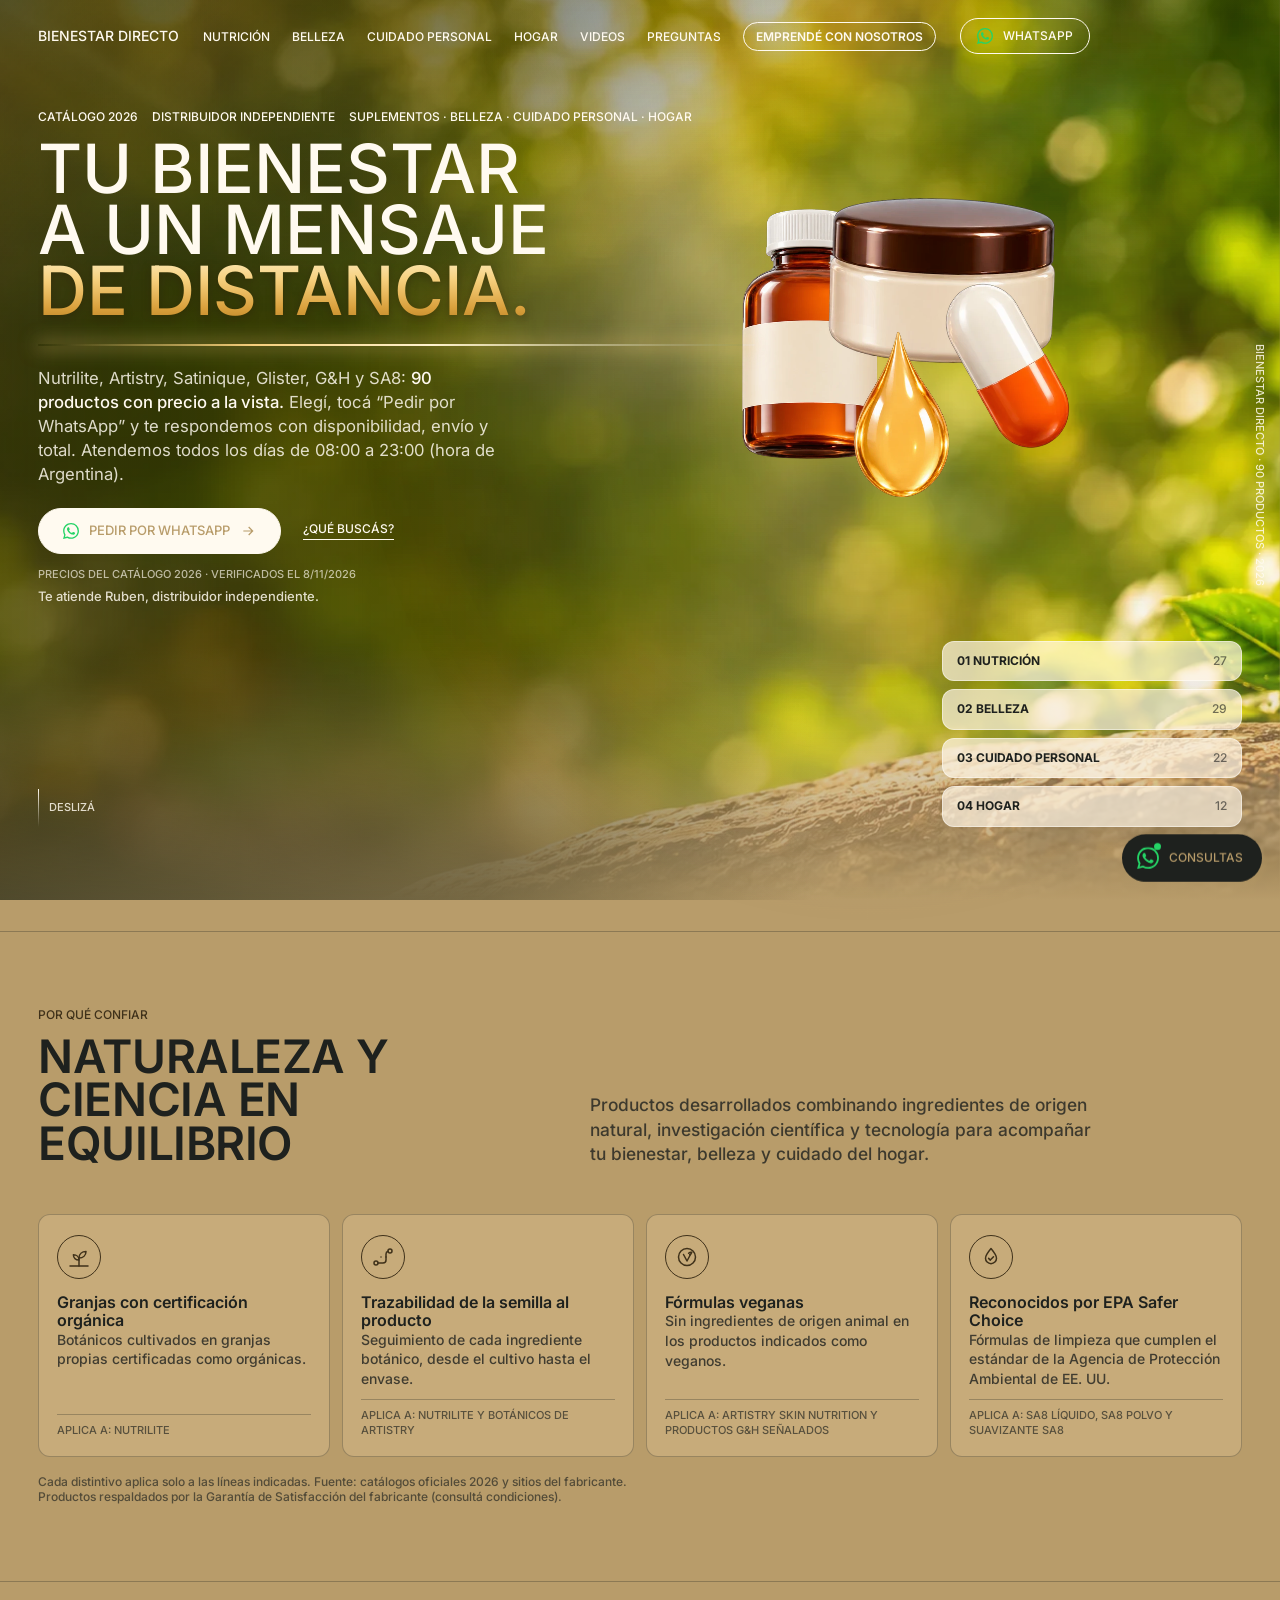
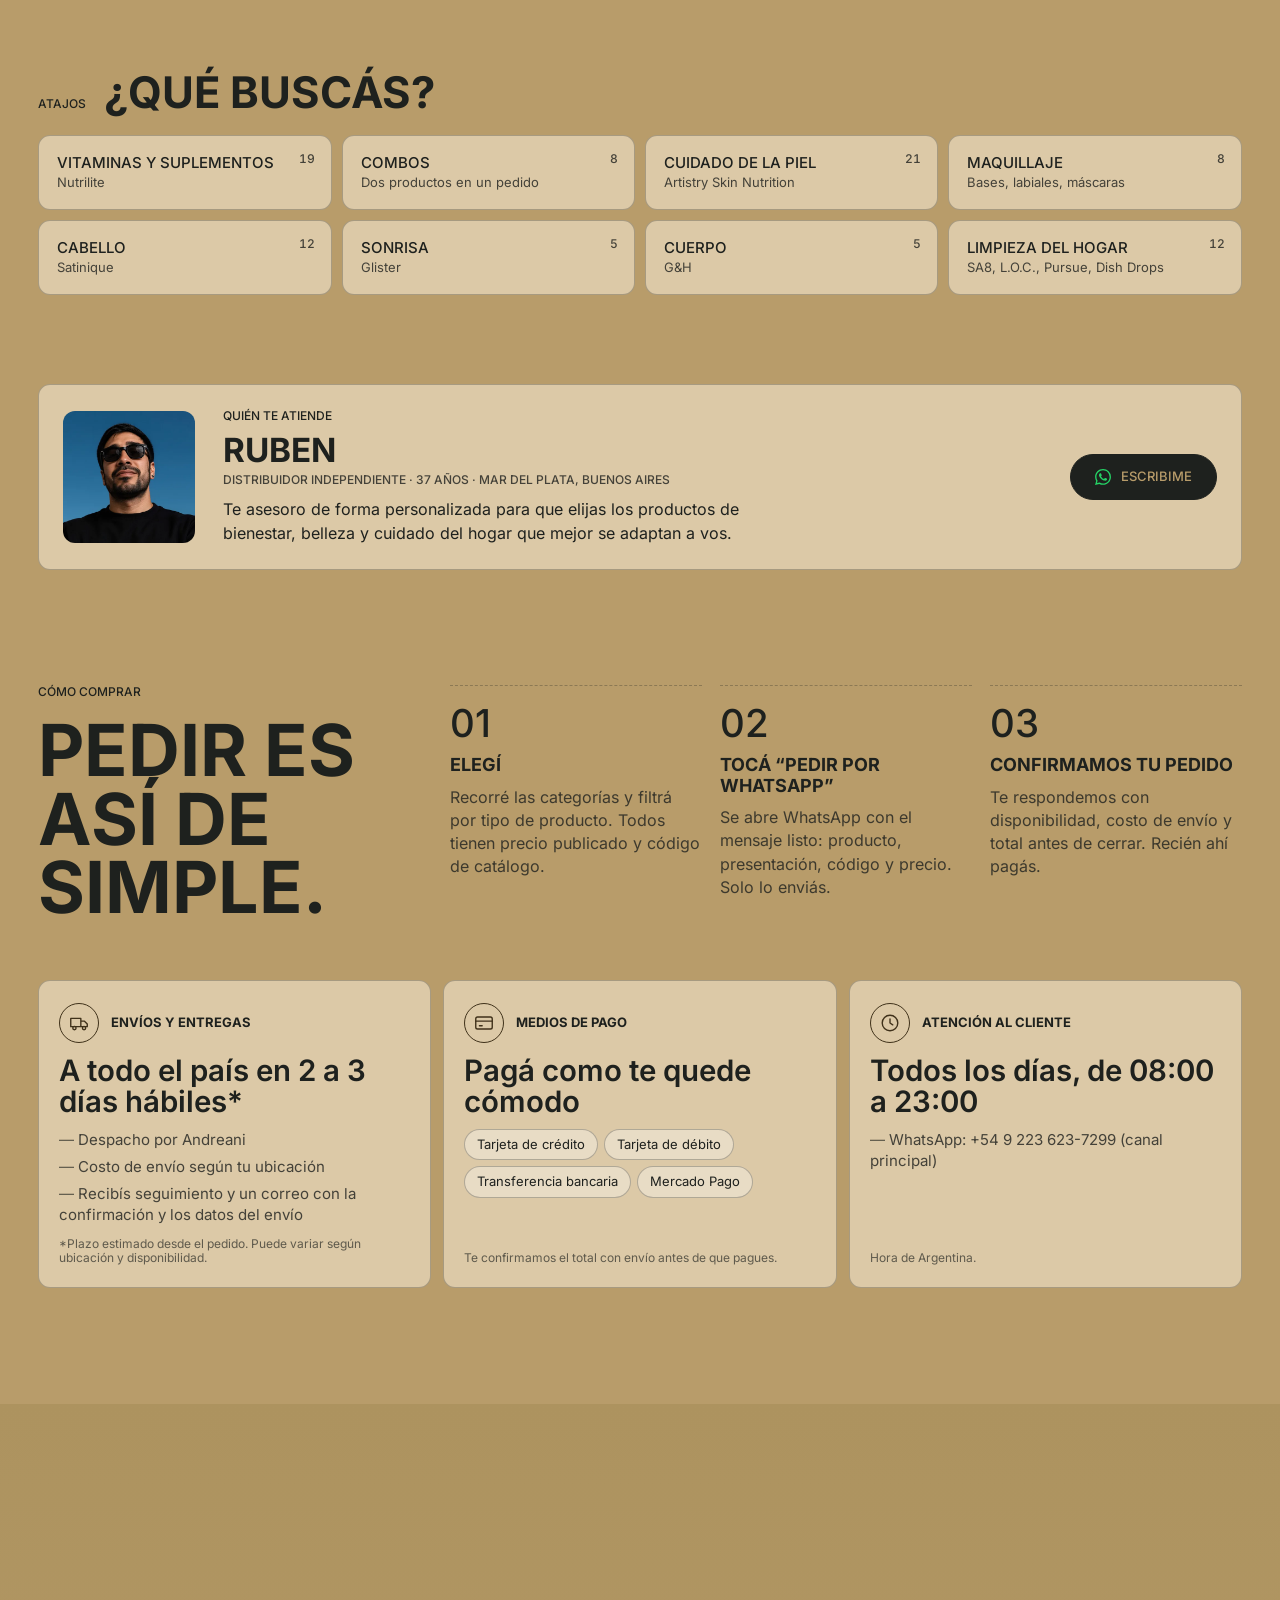
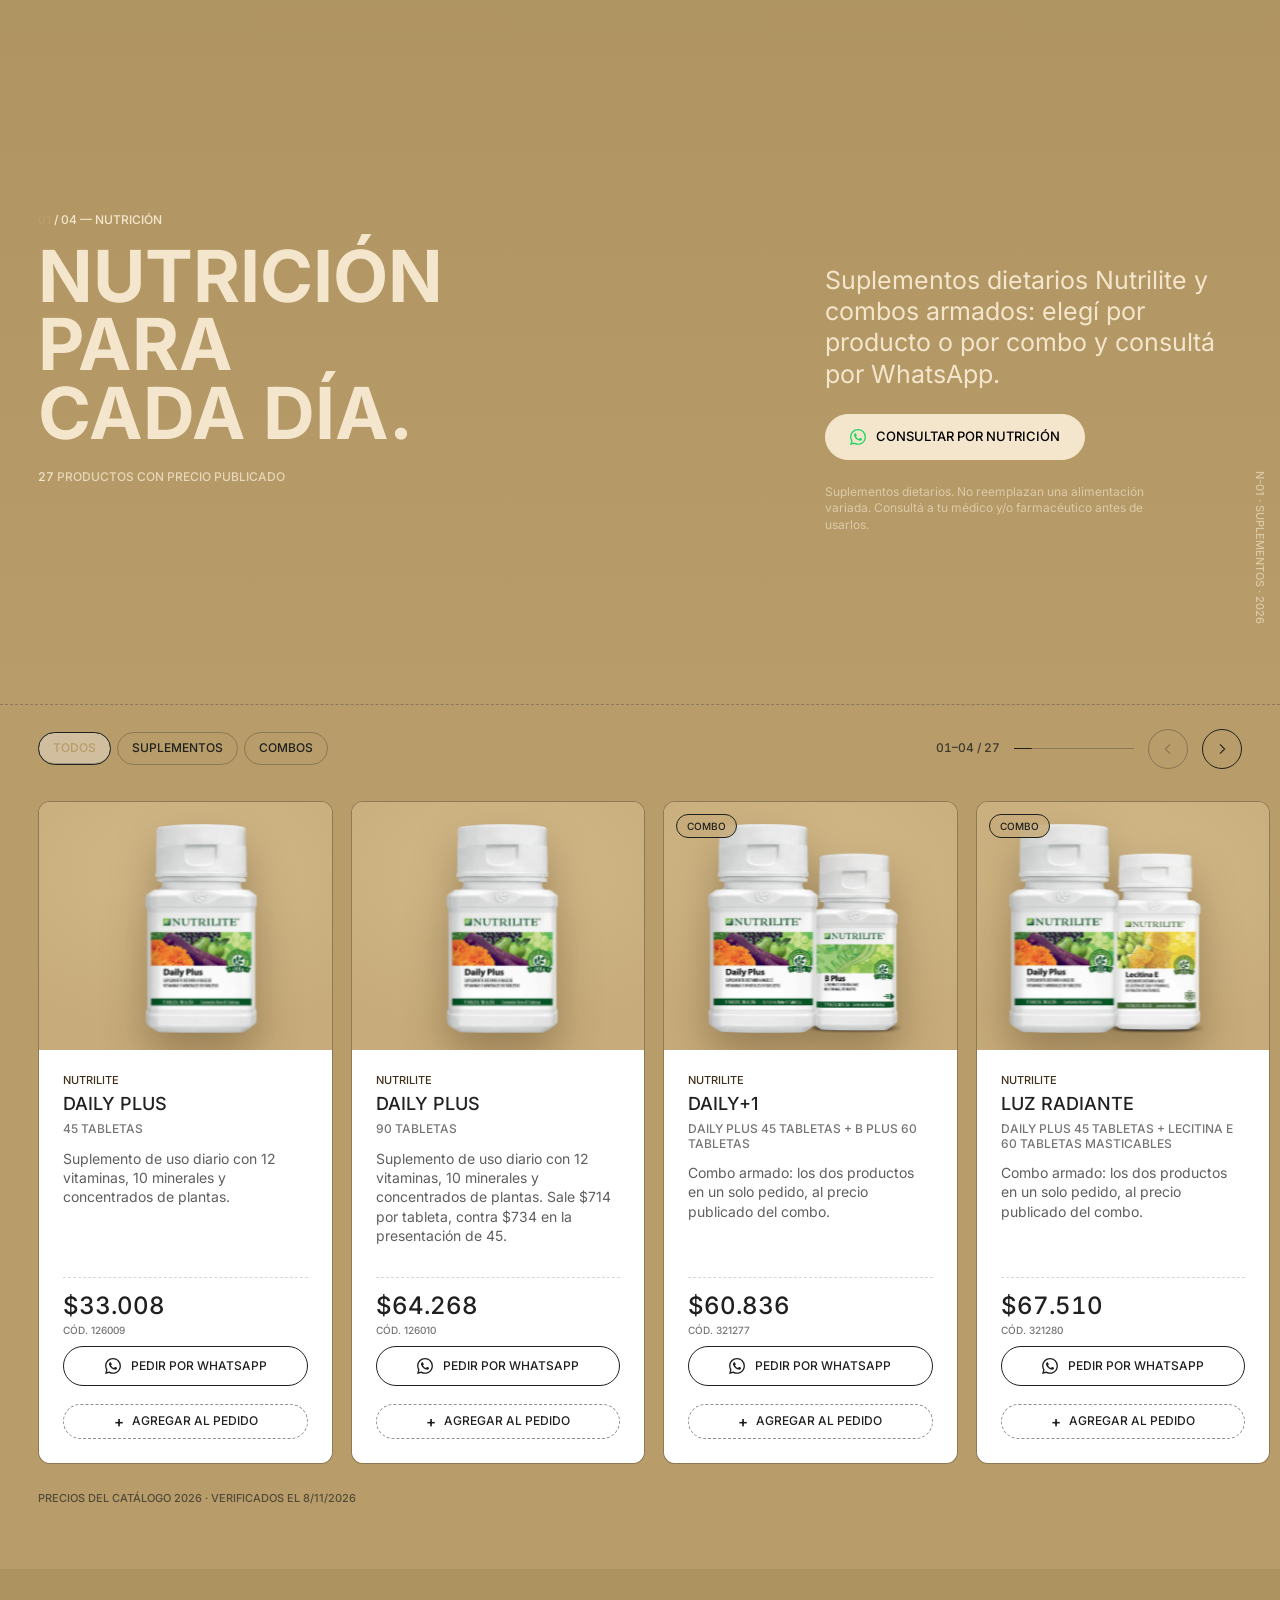
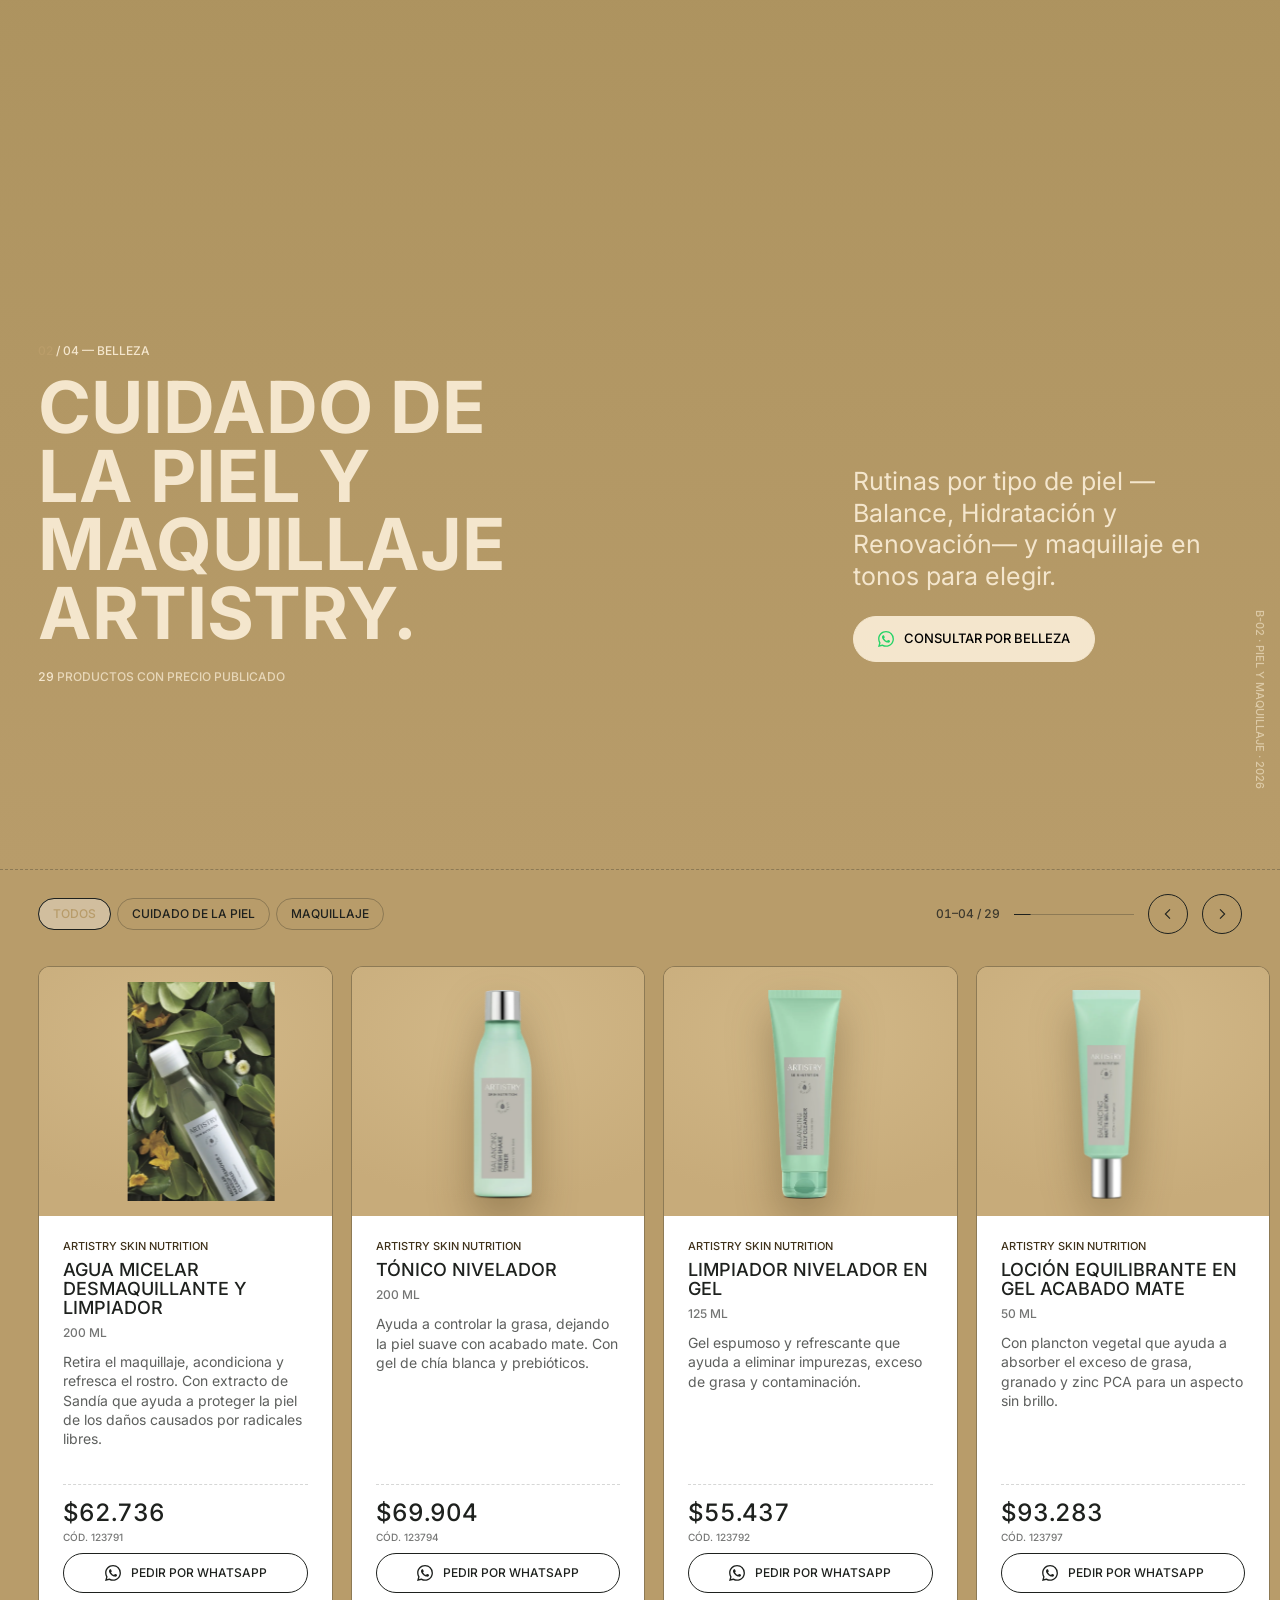
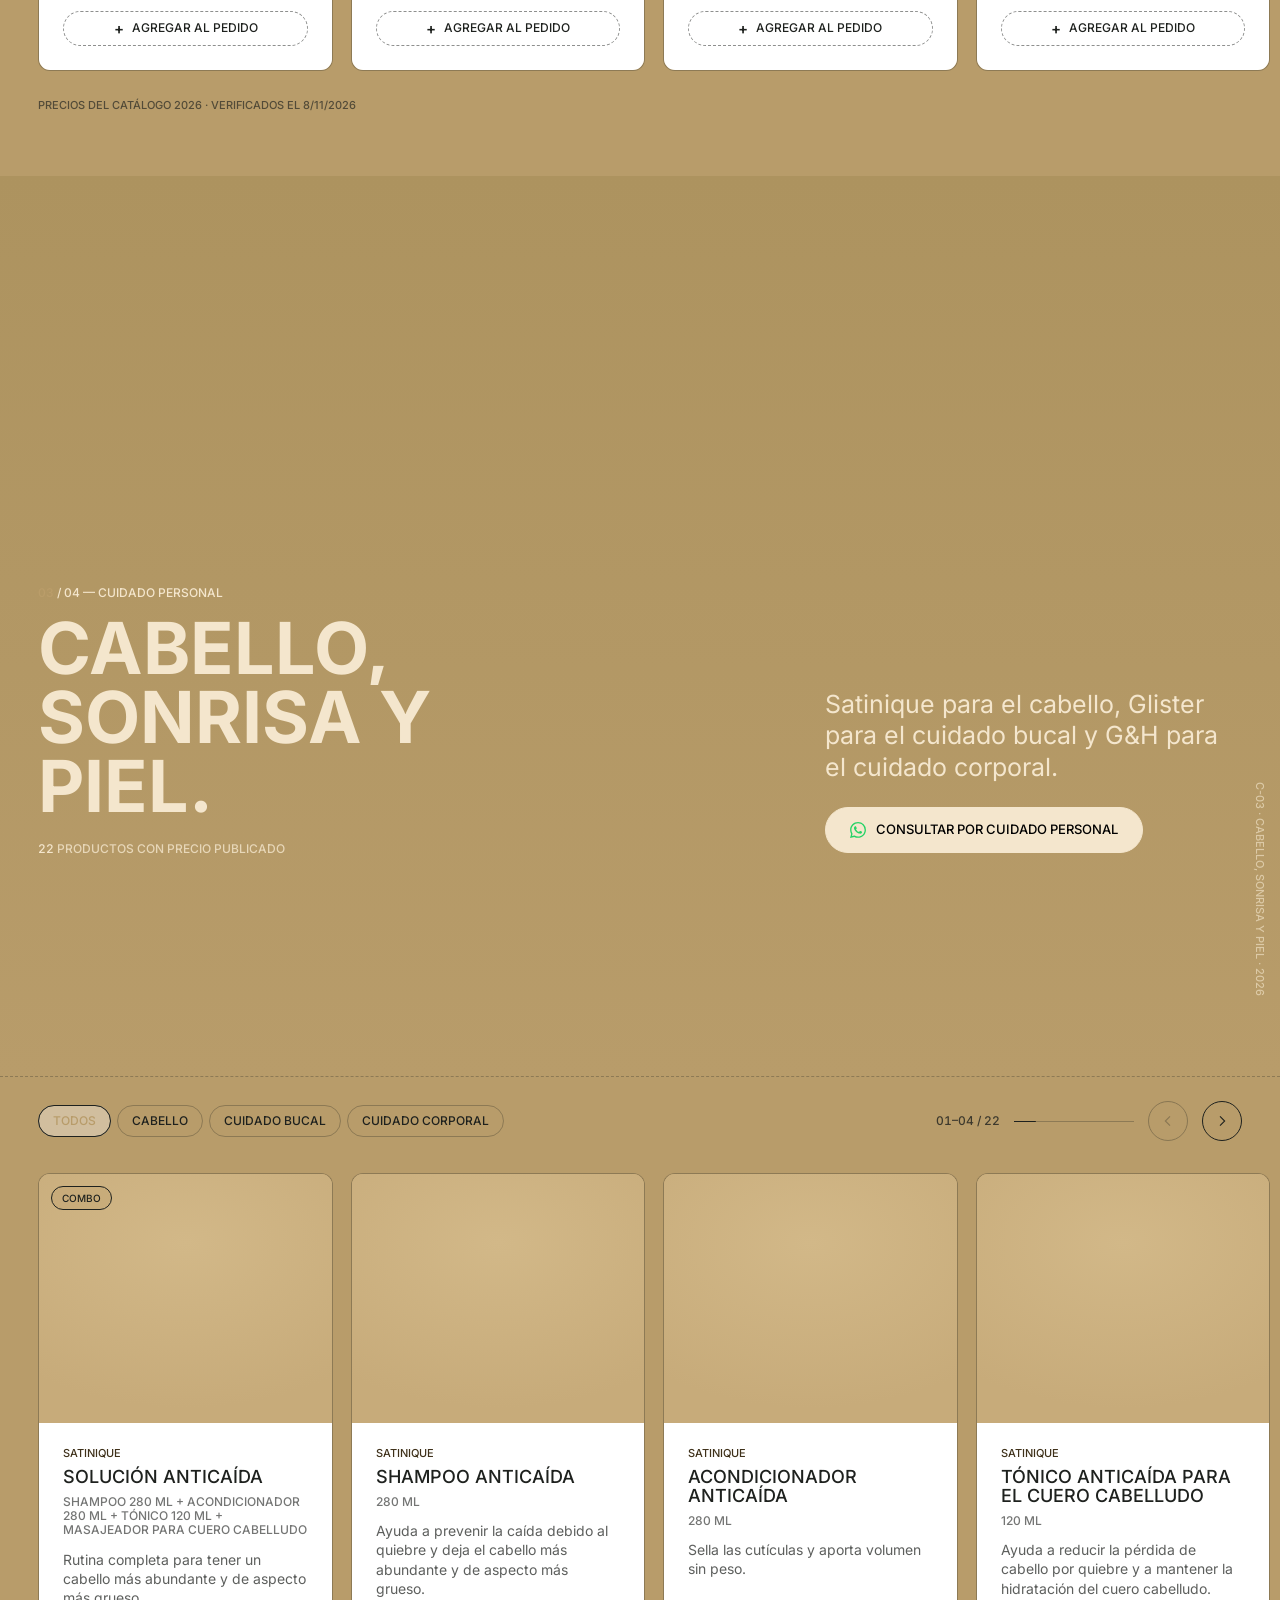
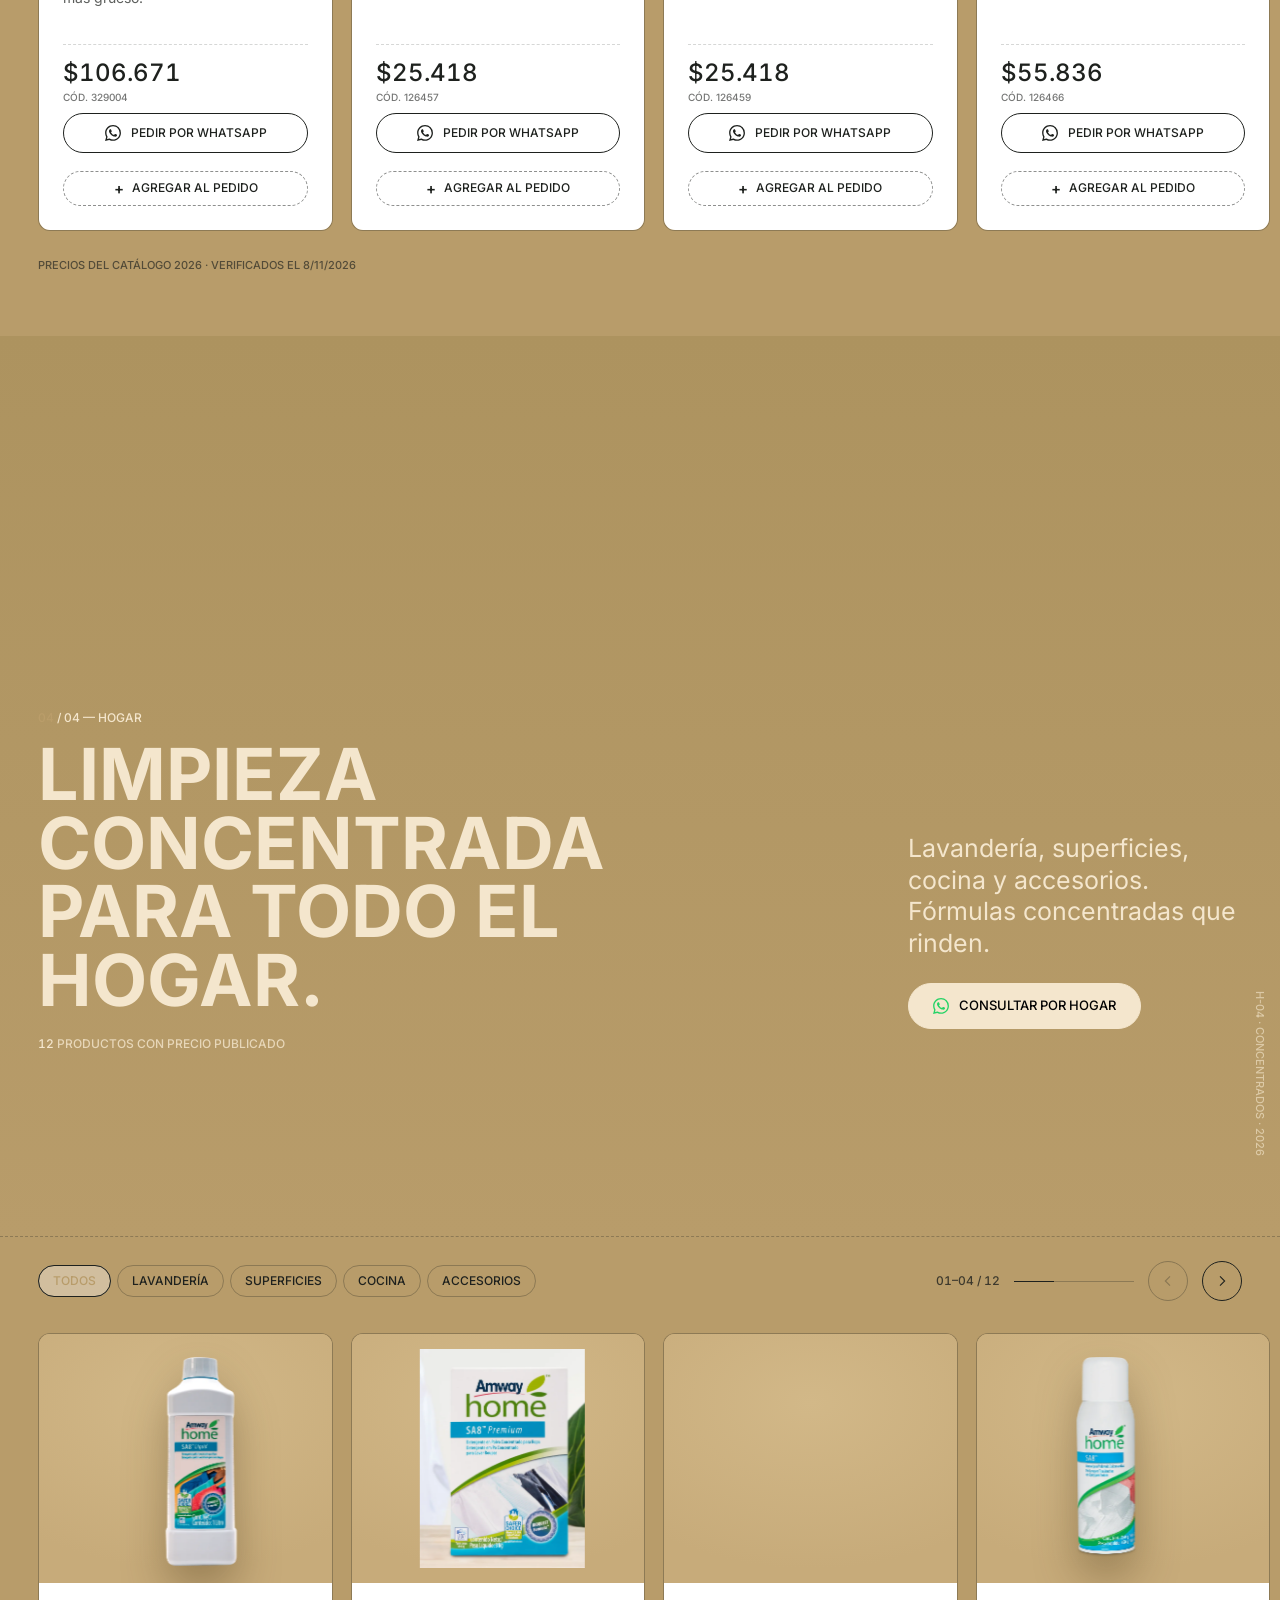
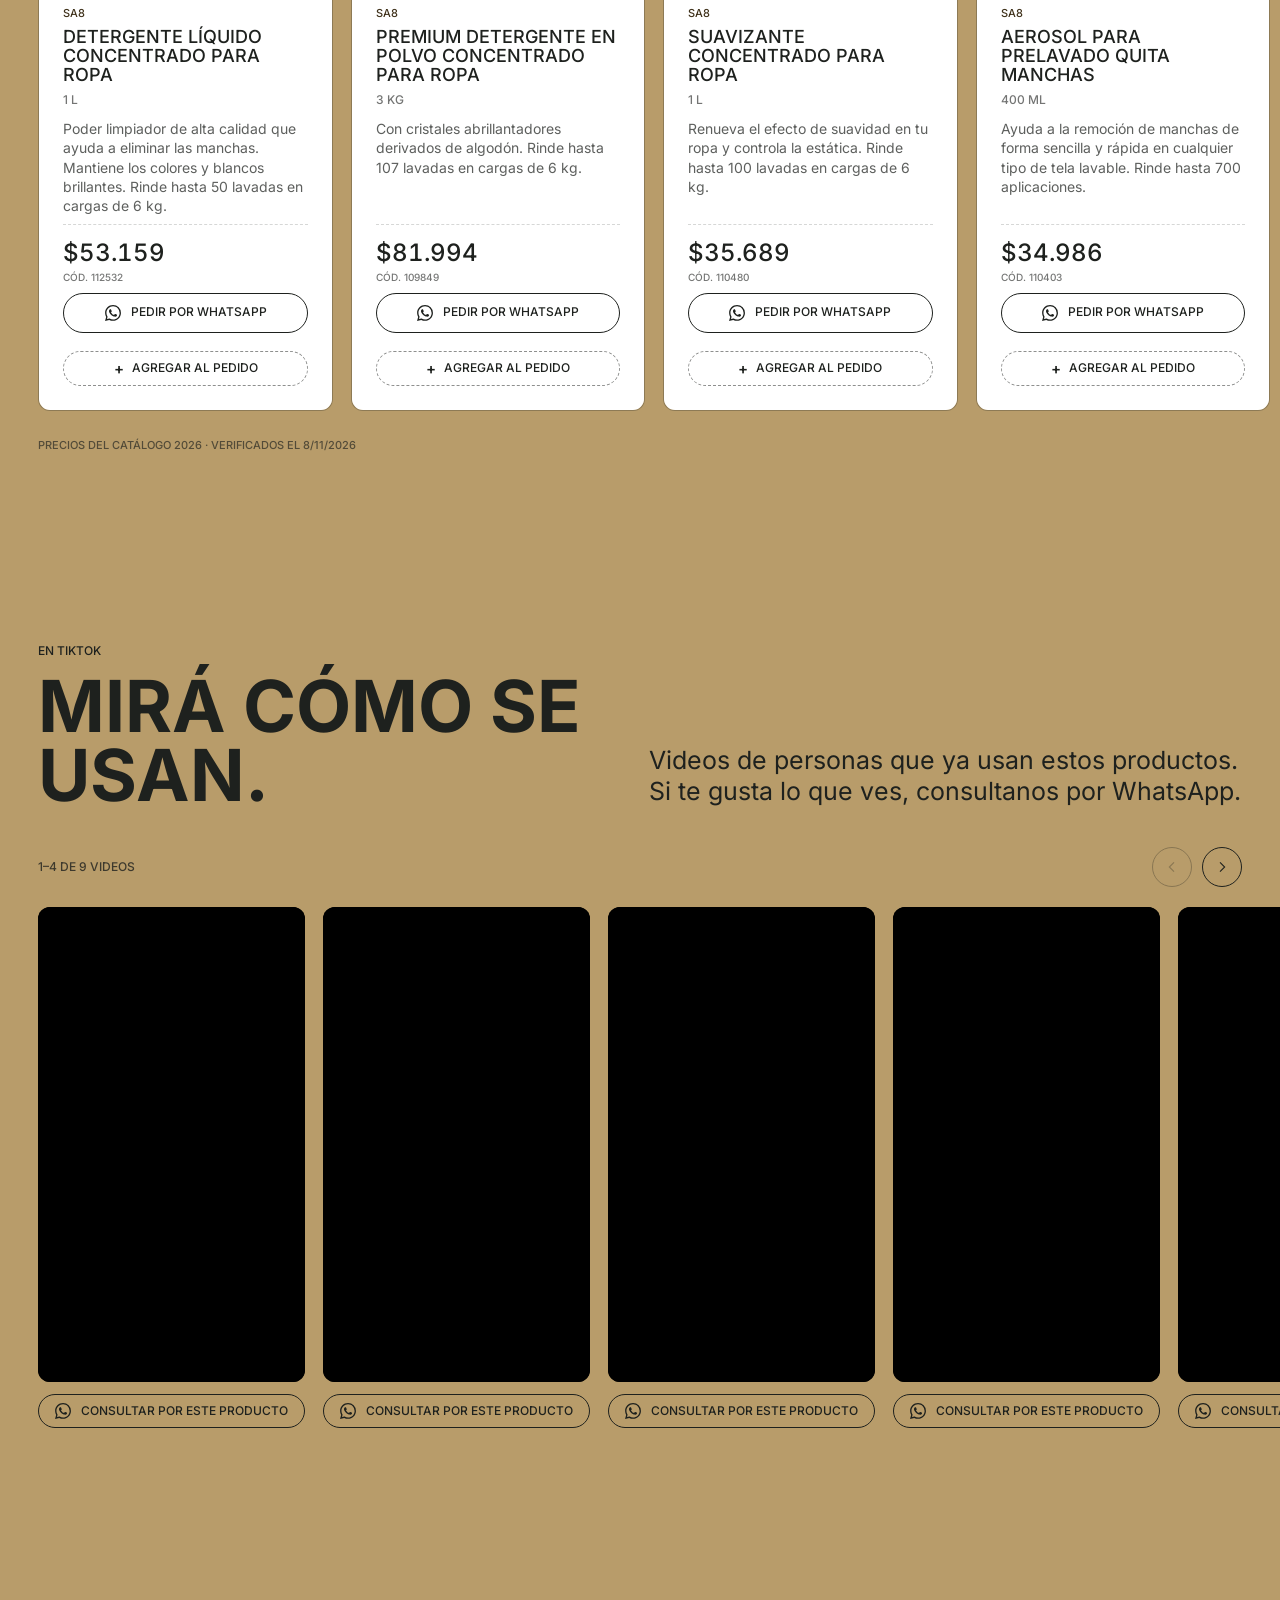
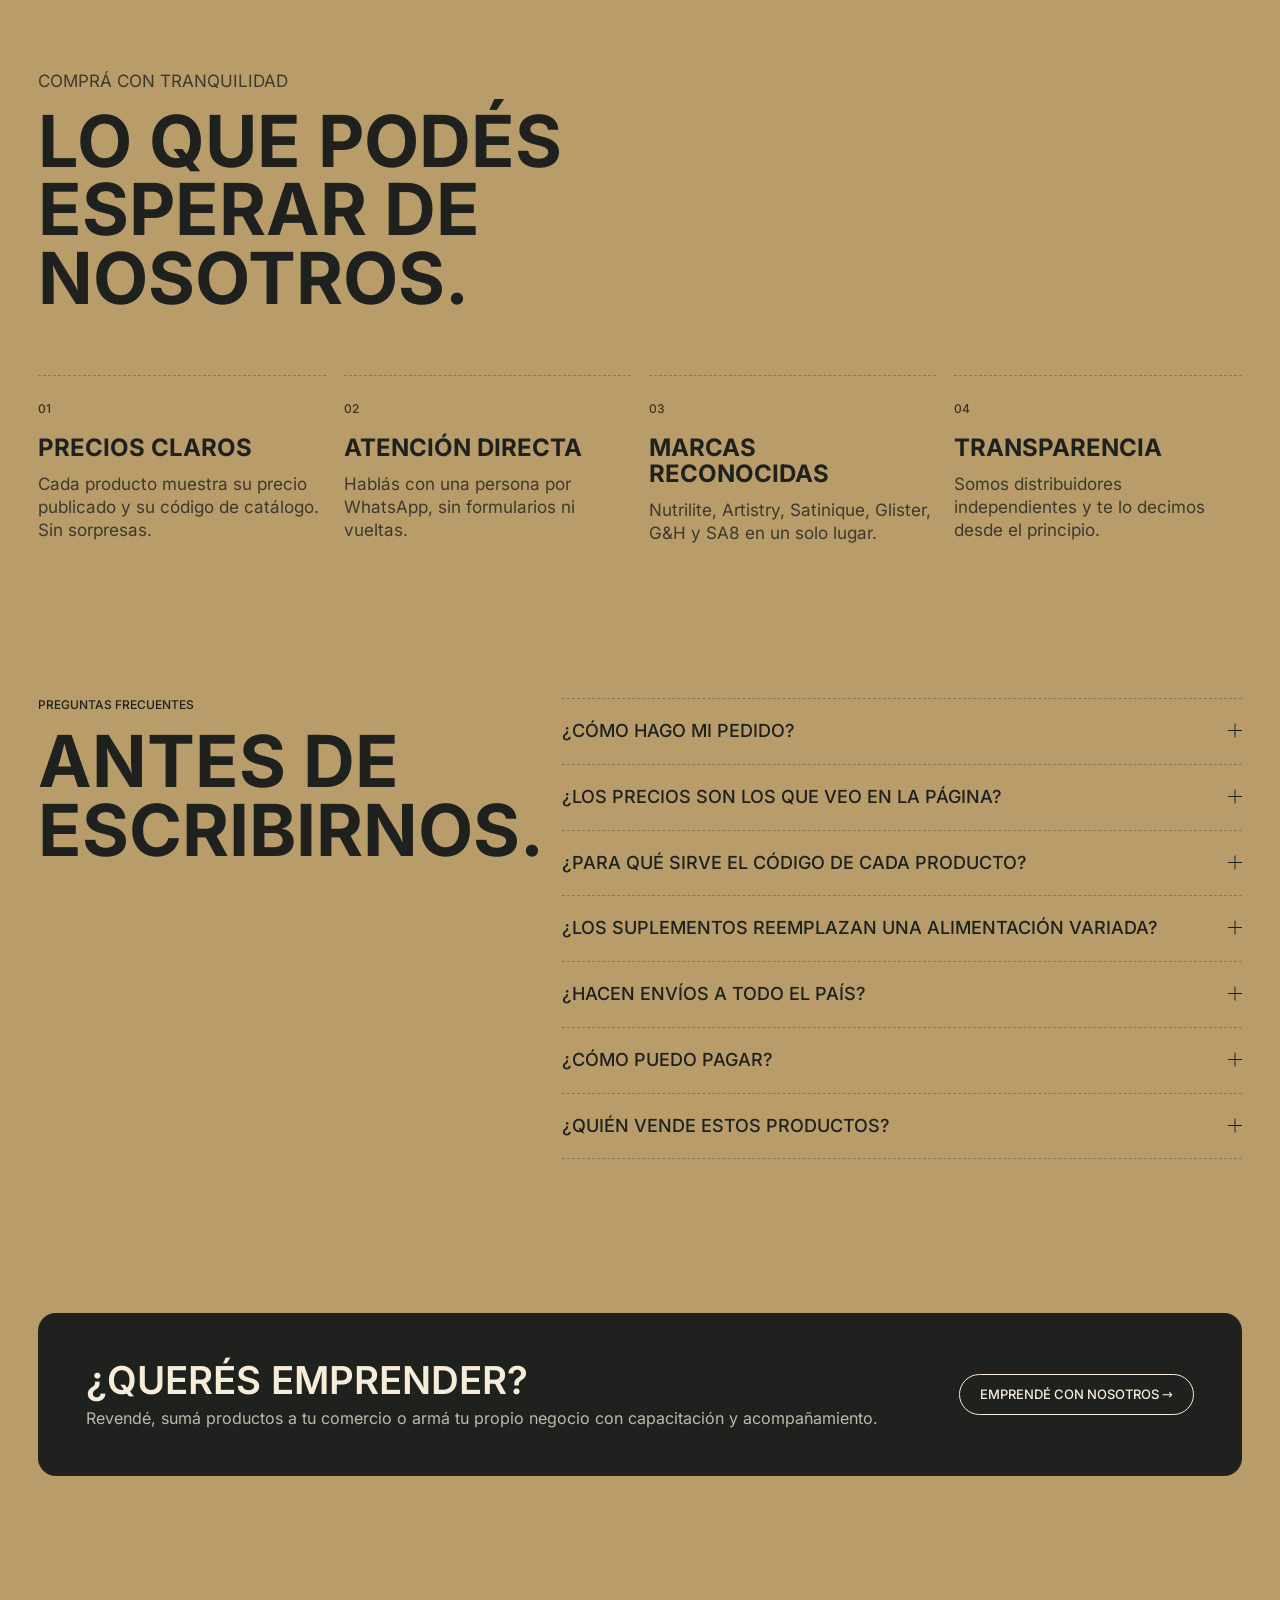
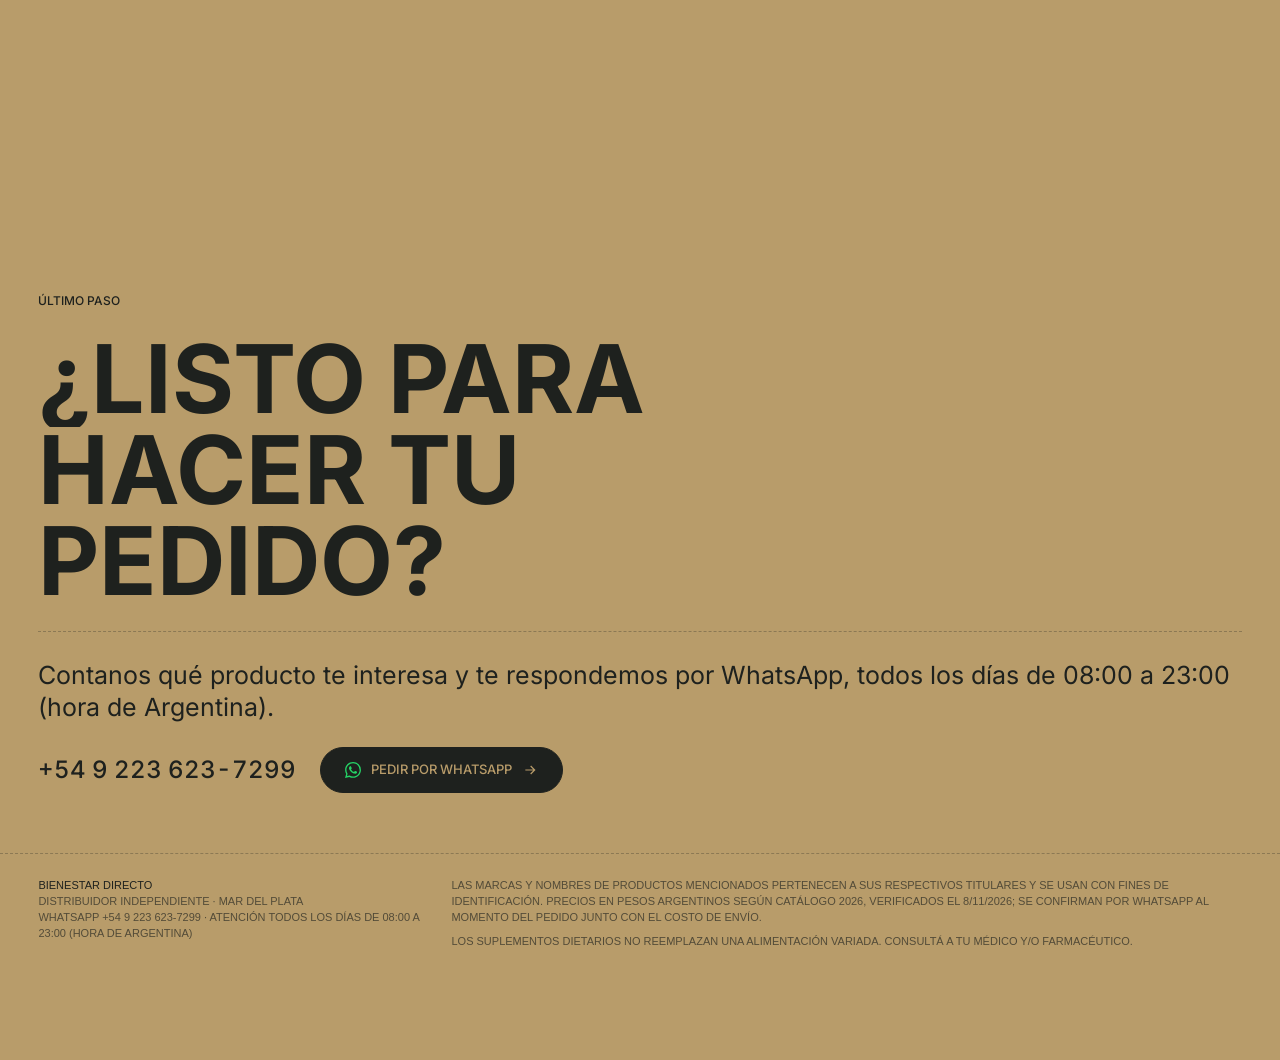
==== commit 838a15ab: "Nueva página Emprendé con nosotros: beneficios, perfiles, pasos, capacitación, formulario a WhatsApp" ====
--- a/index.html
+++ b/index.html
@@ -24,7 +24,7 @@
 <div class="hero-bg" aria-hidden="true"></div>
 <div class="stage" aria-hidden="true"><div class="stage-bg" data-i="0"></div><div class="stage-bg" data-i="1"></div><div class="stage-bg" data-i="2"></div><div class="stage-bg" data-i="3"></div><div class="glow" data-glow="h"></div><div class="glow" data-glow="0"></div><div class="glow" data-glow="1"></div><div class="glow" data-glow="2"></div><div class="glow" data-glow="3"></div><div id="scene" class="objs"></div></div>
 
-<header class="nav"><a class="brand" href="#top">Bienestar Directo</a><nav aria-label="Principal"><ul class="nav-links"><li><a href="#nutricion">Nutrición</a></li><li><a href="#belleza">Belleza</a></li><li><a href="#cuidado-personal">Cuidado Personal</a></li><li><a href="#hogar">Hogar</a></li><li><a href="#videos">Videos</a></li><li><a href="#preguntas">Preguntas</a></li></ul></nav><a class="btn btn-nav magnetic" href="https://wa.me/5492236237299?text=Hola%2C%20quiero%20consultar%20por%20los%20productos%20que%20vi%20en%20la%20p%C3%A1gina.%20%C2%BFMe%20pueden%20brindar%20m%C3%A1s%20informaci%C3%B3n%3F" target="_blank" rel="noopener" data-origen="menu"><svg aria-hidden="true"><use href="#i-wa"/></svg><span class="lbl">WhatsApp</span></a><span class="progress" aria-hidden="true"></span></header>
+<header class="nav"><a class="brand" href="#top">Bienestar Directo</a><nav aria-label="Principal"><ul class="nav-links"><li><a href="#nutricion">Nutrición</a></li><li><a href="#belleza">Belleza</a></li><li><a href="#cuidado-personal">Cuidado Personal</a></li><li><a href="#hogar">Hogar</a></li><li><a href="#videos">Videos</a></li><li><a href="#preguntas">Preguntas</a></li><li><a class="nav-emp" href="emprende.html">Emprendé con nosotros</a></li></ul></nav><a class="emp-chip" href="emprende.html">Emprendé</a><a class="btn btn-nav magnetic" href="https://wa.me/5492236237299?text=Hola%2C%20quiero%20consultar%20por%20los%20productos%20que%20vi%20en%20la%20p%C3%A1gina.%20%C2%BFMe%20pueden%20brindar%20m%C3%A1s%20informaci%C3%B3n%3F" target="_blank" rel="noopener" data-origen="menu"><svg aria-hidden="true"><use href="#i-wa"/></svg><span class="lbl">WhatsApp</span></a><span class="progress" aria-hidden="true"></span></header>
 
 <main id="top">
 <section class="hero" aria-labelledby="h-hero">
@@ -1433,6 +1433,8 @@
 <ul><li><details><summary>¿Cómo hago mi pedido?<i aria-hidden="true"></i></summary><div class="ans">Elegí el producto, tocá “Pedir por WhatsApp” y se abre WhatsApp con el mensaje ya armado: nombre, presentación, código y precio publicado. Solo tenés que enviarlo y te respondemos.</div></details></li><li><details><summary>¿Los precios son los que veo en la página?<i aria-hidden="true"></i></summary><div class="ans">Sí. Son los precios del catálogo 2026, verificados el 8/11/2026. Cuando nos escribís te confirmamos precio y disponibilidad antes de cerrar el pedido.</div></details></li><li><details><summary>¿Para qué sirve el código de cada producto?<i aria-hidden="true"></i></summary><div class="ans">Es el código de catálogo del producto. Lo incluimos en el mensaje para que identificarlo y pedirlo sea más rápido, sobre todo en los productos con varias presentaciones.</div></details></li><li><details><summary>¿Los suplementos reemplazan una alimentación variada?<i aria-hidden="true"></i></summary><div class="ans">No. Son suplementos dietarios que complementan dietas insuficientes. Consultá a tu médico y/o farmacéutico antes de usarlos, sobre todo si estás en tratamiento o embarazada.</div></details></li><li><details><summary>¿Hacen envíos a todo el país?<i aria-hidden="true"></i></summary><div class="ans">Sí, enviamos a todo el país por Andreani. El plazo estimado es de 2 a 3 días hábiles desde el pedido y puede variar según tu ubicación y la disponibilidad. El costo de envío se calcula según tu ubicación y te lo confirmamos antes de cerrar el pedido. Recibís el seguimiento y un correo con la confirmación y los datos del envío.</div></details></li><li><details><summary>¿Cómo puedo pagar?<i aria-hidden="true"></i></summary><div class="ans">Con tarjeta de crédito, tarjeta de débito, transferencia bancaria o Mercado Pago. Antes de pagar te confirmamos por WhatsApp el total con el envío incluido.</div></details></li><li><details><summary>¿Quién vende estos productos?<i aria-hidden="true"></i></summary><div class="ans">Somos distribuidores independientes. Vendemos productos de marcas como Nutrilite, Artistry, Satinique, Glister, G&amp;H y SA8; las marcas pertenecen a sus respectivos titulares.</div></details></li></ul>
 </section>
 
+<a class="emp-band m-fade" href="emprende.html"><div><b>¿Querés emprender?</b><span>Revendé, sumá productos a tu comercio o armá tu propio negocio con capacitación y acompañamiento.</span></div><em>Emprendé con nosotros →</em></a>
+
 <section class="final" id="contacto" aria-labelledby="h-final">
 <p class="label m-fade">Último paso</p>
 <h2 id="h-final" class="split">¿Listo para hacer tu pedido?</h2>
--- a/assets/style.css
+++ b/assets/style.css
@@ -525,3 +525,19 @@
   .cart-send .lbl{font-size:12px}
 }
 .cart-send svg{fill:#0b2414!important;color:#0b2414!important}
+
+/* Enlace en la landing principal */
+.nav-emp{font-weight:600}
+.nav-links a.nav-emp{border:1px solid var(--fg);border-radius:var(--r-ghost);padding:6px 12px}
+.nav-links a.nav-emp::after{display:none}
+.emp-band{margin:0 var(--pad) clamp(40px,6vw,80px);border-radius:18px;overflow:hidden;position:relative;display:grid;grid-template-columns:1fr auto;gap:24px;align-items:center;padding:clamp(28px,4vw,48px);background:#1e211e;color:#f6ecd9;text-decoration:none}
+.emp-band b{display:block;font-size:clamp(24px,3vw,40px);line-height:1;text-transform:uppercase;font-weight:600}
+.emp-band span{display:block;margin-top:10px;font-size:16px;color:rgba(246,236,217,.75);font-weight:400}
+.emp-band em{font-style:normal;font-size:13px;text-transform:uppercase;border:1px solid #f6ecd9;border-radius:var(--r-pill);padding:12px 20px;white-space:nowrap;transition:background-color .3s,color .3s}
+.emp-band:hover em{background:#f6ecd9;color:#1e211e}
+
+.emp-chip{display:none;font-size:11px;text-transform:uppercase;text-decoration:none;padding:8px 12px;border:1px solid var(--fg);border-radius:var(--r-ghost);white-space:nowrap}
+@media (max-width:900px){.emp-chip{display:inline-flex;margin-left:auto}.nav .emp-chip+.btn-nav{margin-left:8px}}
+@media (max-width:640px){.emp-band{grid-template-columns:1fr}.emp-band em{justify-self:start}}
+@media (max-width:420px){.nav .emp-chip{padding:7px 9px;font-size:10px}.nav .emp-chip~.btn-nav{padding:8px 10px}.nav .emp-chip~.btn-nav .lbl{display:none}}
+@media (max-width:1100px){.emp-chip{display:inline-flex;margin-left:auto}.nav .emp-chip+.btn-nav{margin-left:8px}}
